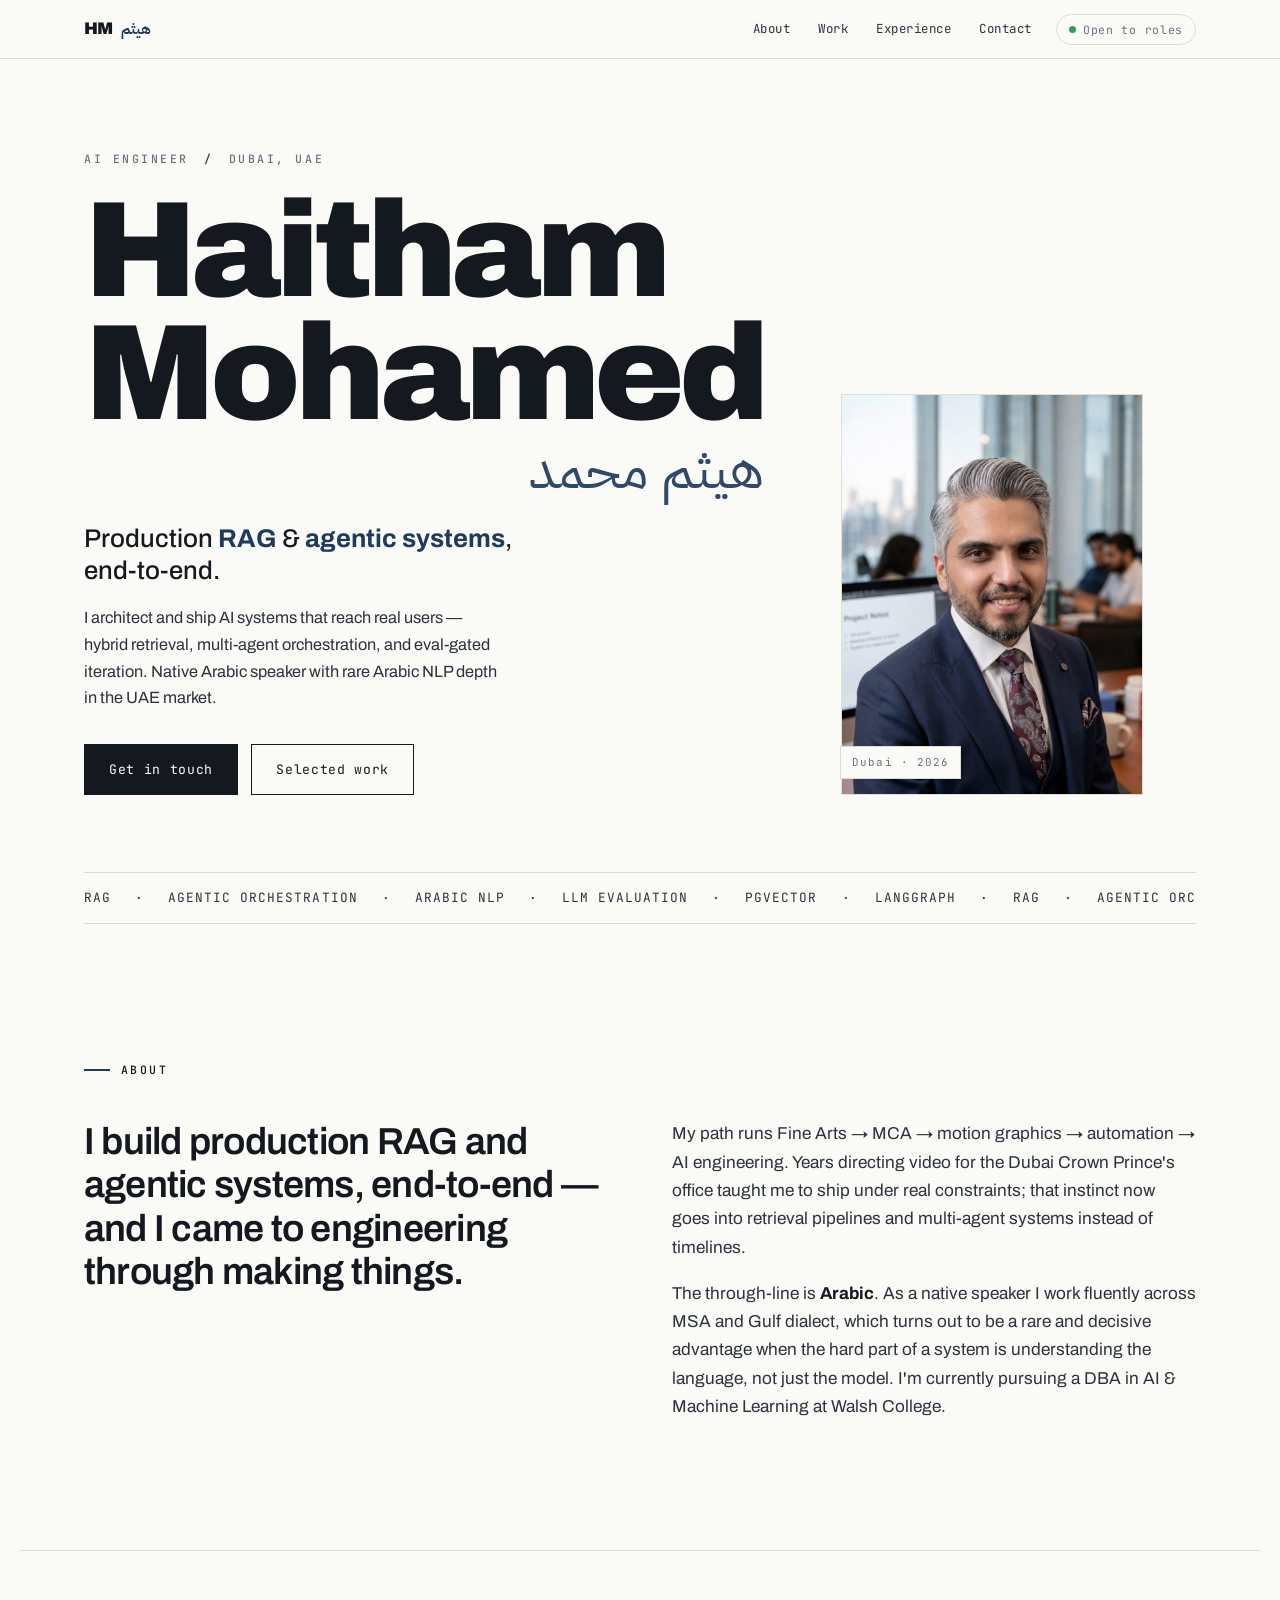
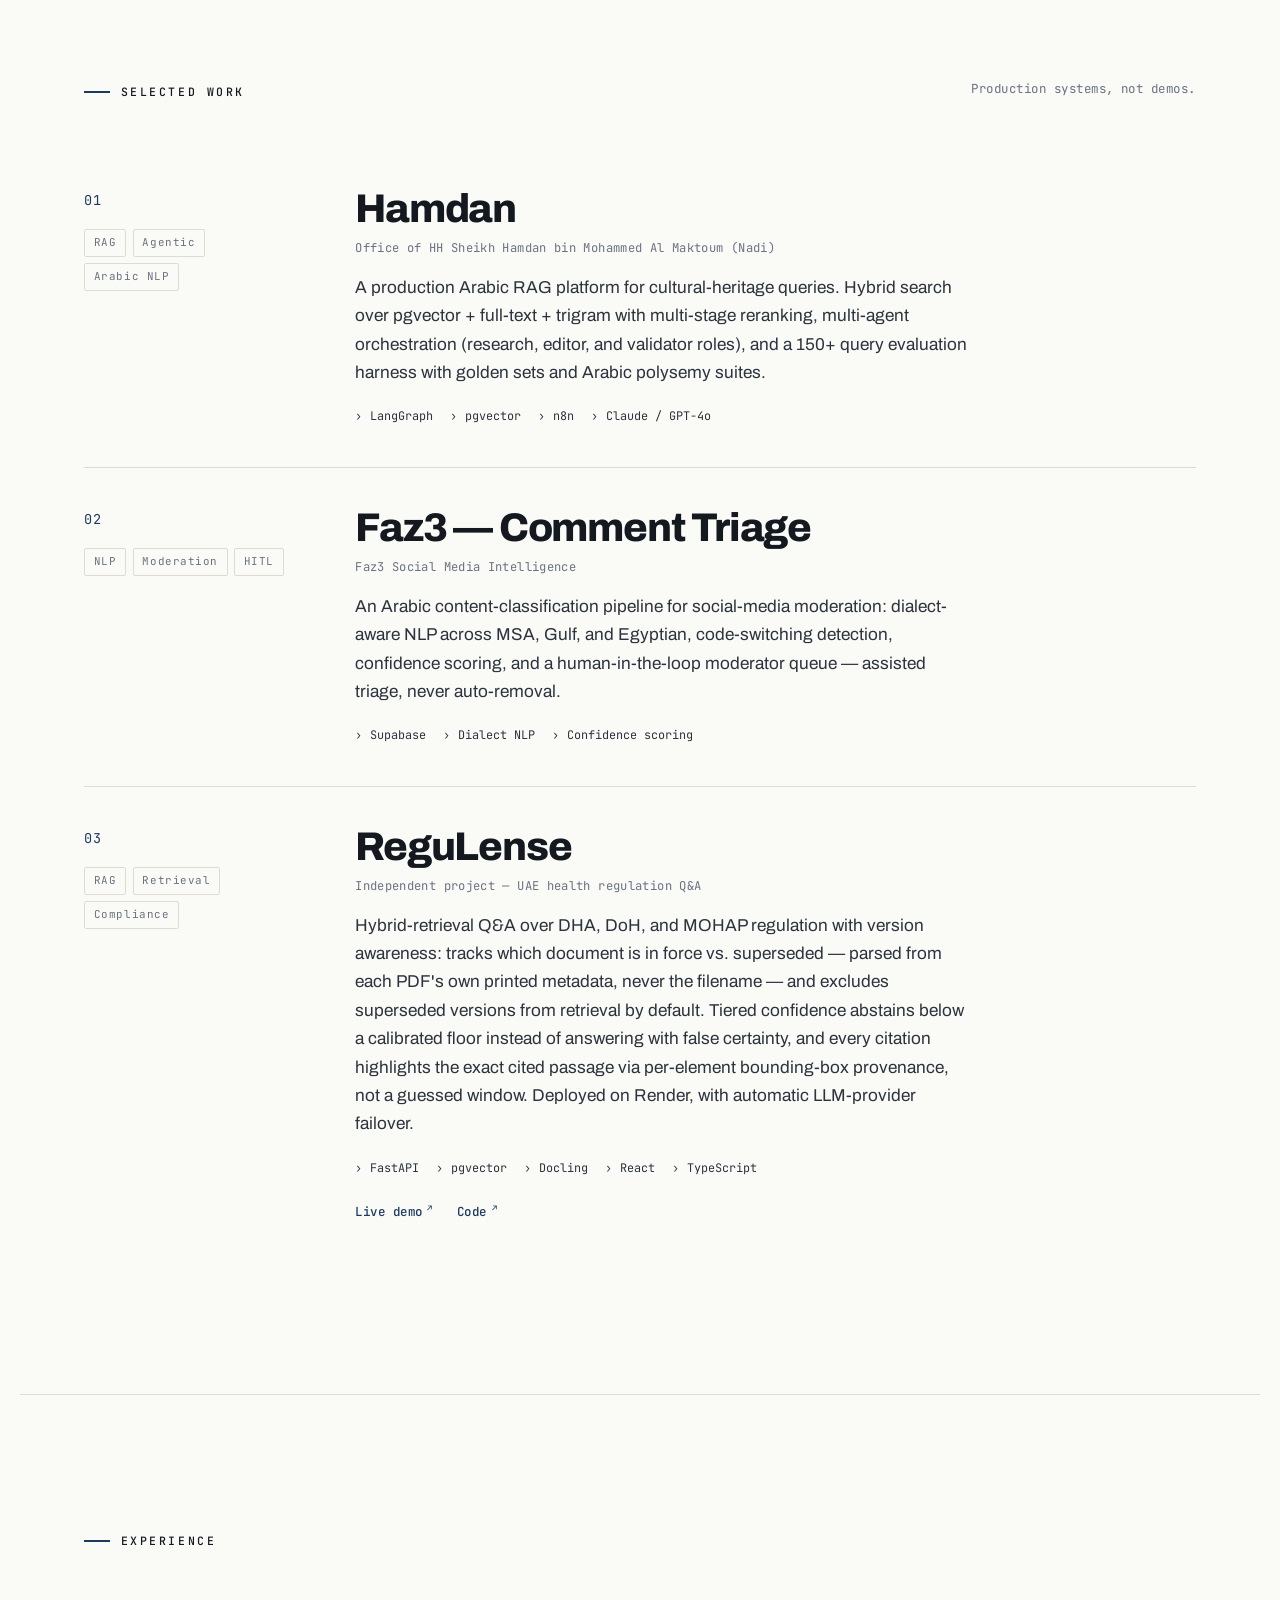
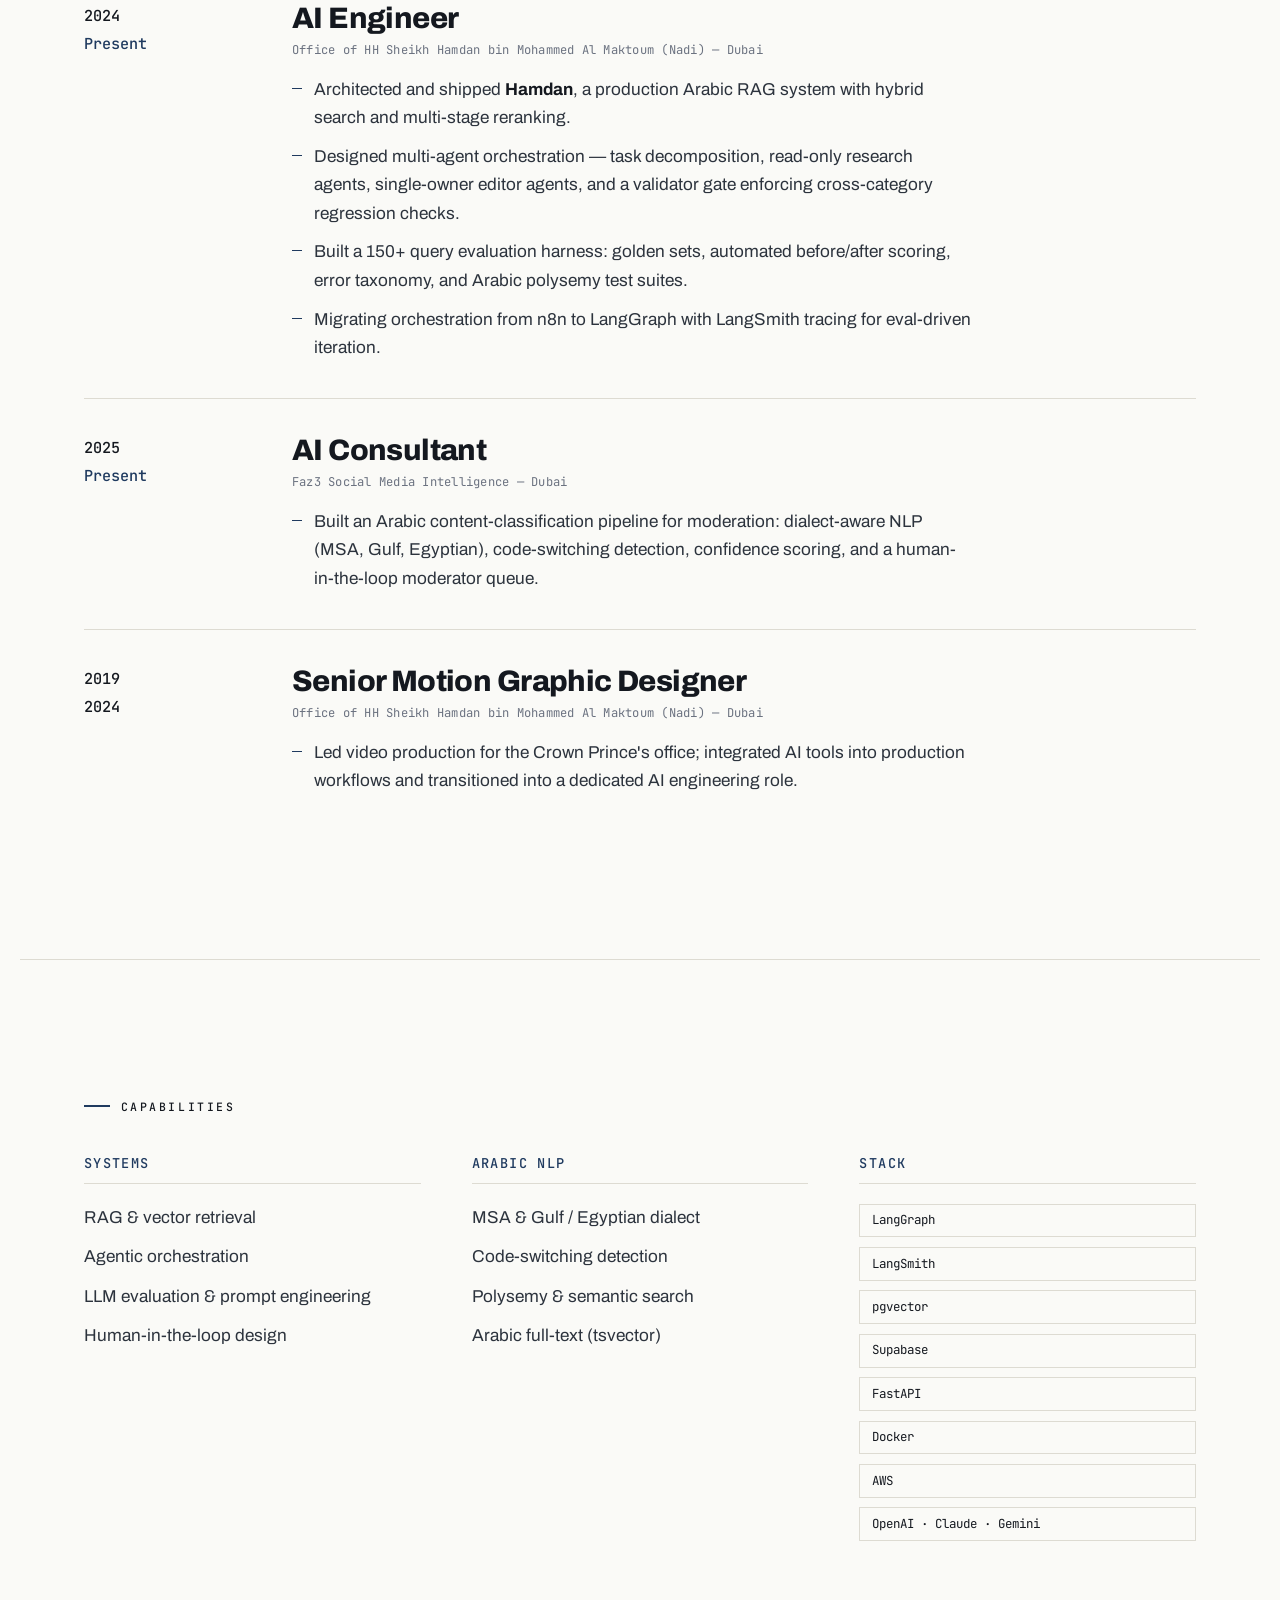
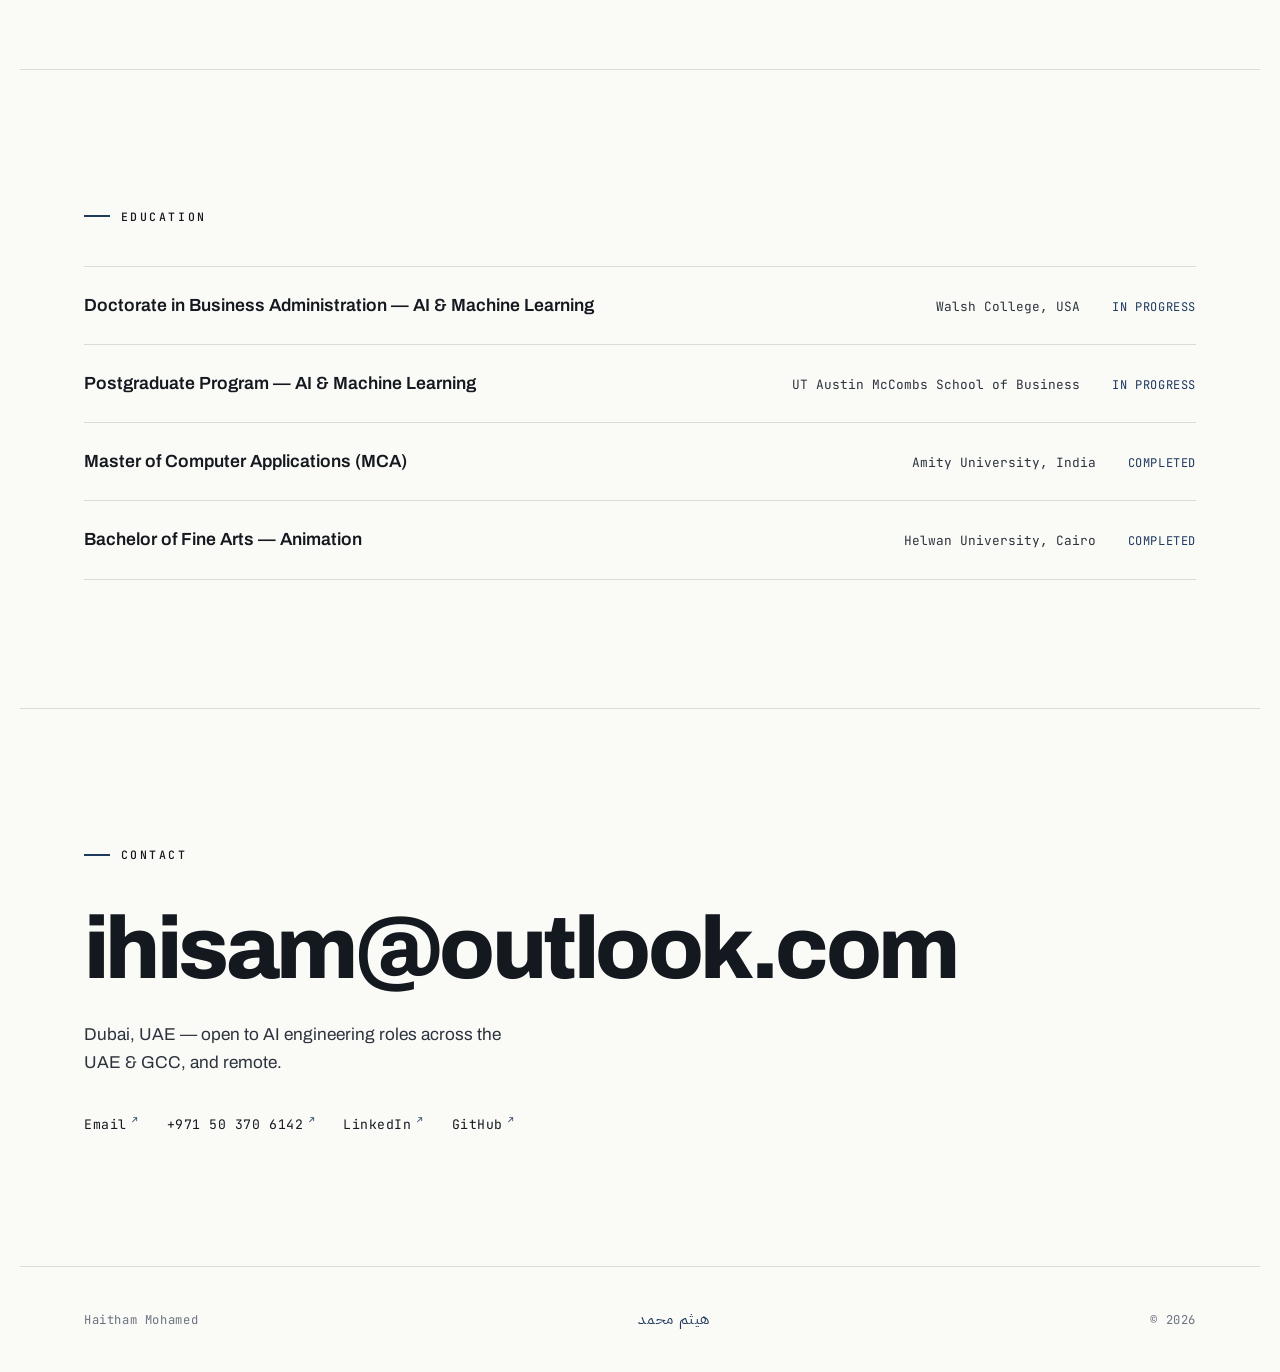
==== index.html @ 030ecd0f "Point NeoHealth demo link at Render only, off Vercel Vercel's split deployment for NeoHealth had two" ====
<!DOCTYPE html>
<html lang="en">
<head>
  <meta charset="UTF-8" />
  <meta name="viewport" content="width=device-width, initial-scale=1.0" />
  <title>Haitham Mohamed — AI Engineer</title>
  <meta name="description" content="Haitham Mohamed — AI Engineer building production RAG and agentic systems in Dubai. Native Arabic NLP depth." />

  <!-- Open Graph -->
  <meta property="og:title" content="Haitham Mohamed — AI Engineer" />
  <meta property="og:description" content="Production RAG & agentic systems. Native Arabic NLP depth. Dubai, UAE." />
  <meta property="og:type" content="website" />
  <meta property="og:image" content="assets/haitham.jpg" />

  <link rel="icon" type="image/svg+xml" href="assets/favicon.svg" />

  <!-- Fonts: Archivo (grotesque display+body) · IBM Plex Sans Arabic (Arabic voice) · JetBrains Mono (labels/data) -->
  <link rel="preconnect" href="https://fonts.googleapis.com" />
  <link rel="preconnect" href="https://fonts.gstatic.com" crossorigin />
  <link href="https://fonts.googleapis.com/css2?family=Archivo:wght@400;500;600;700;800;900&family=IBM+Plex+Sans+Arabic:wght@300;400;600;700&family=JetBrains+Mono:wght@400;500;700&display=swap" rel="stylesheet" />

  <link rel="stylesheet" href="css/styles.css" />
</head>
<body>
  <a class="skip-link" href="#main">Skip to content</a>

  <!-- ── Navigation ───────────────────────────────────────────── -->
  <header class="nav" id="top">
    <div class="nav__inner">
      <a class="nav__brand" href="#top" aria-label="Haitham Mohamed — home">
        <span class="nav__mark">HM</span>
        <span class="nav__mark-ar" aria-hidden="true">هيثم</span>
      </a>
      <nav class="nav__links" aria-label="Primary">
        <a href="#about">About</a>
        <a href="#work">Work</a>
        <a href="#experience">Experience</a>
        <a href="#contact">Contact</a>
      </nav>
      <a class="nav__status" href="#contact">
        <span class="dot" aria-hidden="true"></span>Open to roles
      </a>
      <button class="nav__toggle" aria-expanded="false" aria-controls="mobile-menu" aria-label="Open menu">
        <span></span><span></span>
      </button>
    </div>
    <div class="nav__mobile" id="mobile-menu" hidden>
      <a href="#about">About</a>
      <a href="#work">Work</a>
      <a href="#experience">Experience</a>
      <a href="#contact">Contact</a>
    </div>
  </header>

  <main id="main">

    <!-- ── Hero / Bilingual masthead ───────────────────────────── -->
    <section class="hero" aria-labelledby="hero-name">
      <div class="hero__grid">
        <div class="hero__lead">
          <p class="eyebrow" data-reveal>AI Engineer <span class="sep">/</span> Dubai, UAE</p>

          <h1 class="masthead" id="hero-name" data-reveal>
            <span class="masthead__en">Haitham<br />Mohamed</span>
            <span class="masthead__ar" aria-hidden="true">هيثم محمد</span>
          </h1>

          <p class="hero__role" data-reveal>
            Production <strong>RAG</strong> &amp; <strong>agentic systems</strong>, end&#8209;to&#8209;end.
          </p>

          <p class="hero__hook" data-reveal>
            I architect and ship AI systems that reach real users — hybrid retrieval,
            multi-agent orchestration, and eval-gated iteration. Native Arabic speaker
            with rare Arabic&nbsp;NLP depth in the UAE market.
          </p>

          <div class="hero__cta" data-reveal>
            <a class="btn btn--primary" href="mailto:ihisam@outlook.com">Get in touch</a>
            <a class="btn btn--ghost" href="#work">Selected work</a>
          </div>
        </div>

        <div class="hero__portrait" data-reveal>
          <img src="assets/haitham.jpg" width="900" height="1200"
               alt="Portrait of Haitham Mohamed" loading="eager" />
          <span class="hero__portrait-tag">Dubai · 2026</span>
        </div>
      </div>

      <div class="hero__ticker" aria-hidden="true">
        <div class="hero__ticker-track">
          <span>RAG</span><span>·</span><span>Agentic Orchestration</span><span>·</span>
          <span>Arabic NLP</span><span>·</span><span>LLM Evaluation</span><span>·</span>
          <span>pgvector</span><span>·</span><span>LangGraph</span><span>·</span>
          <span>RAG</span><span>·</span><span>Agentic Orchestration</span><span>·</span>
          <span>Arabic NLP</span><span>·</span><span>LLM Evaluation</span><span>·</span>
          <span>pgvector</span><span>·</span><span>LangGraph</span><span>·</span>
        </div>
      </div>
    </section>

    <!-- ── About ───────────────────────────────────────────────── -->
    <section class="section about" id="about" aria-labelledby="about-label">
      <p class="section__eyebrow" id="about-label" data-reveal>About</p>
      <div class="about__grid">
        <p class="about__lede" data-reveal>
          I build production RAG and agentic systems, end-to-end — and I came to
          engineering through making things.
        </p>
        <div class="about__body" data-reveal>
          <p>
            My path runs Fine Arts → MCA → motion graphics → automation → AI
            engineering. Years directing video for the Dubai Crown Prince's office
            taught me to ship under real constraints; that instinct now goes into
            retrieval pipelines and multi-agent systems instead of timelines.
          </p>
          <p>
            The through-line is <strong>Arabic</strong>. As a native speaker I work
            fluently across MSA and Gulf dialect, which turns out to be a rare and
            decisive advantage when the hard part of a system is understanding the
            language, not just the model. I'm currently pursuing a DBA in AI &amp;
            Machine Learning at Walsh College.
          </p>
        </div>
      </div>
    </section>

    <!-- ── Selected Work ───────────────────────────────────────── -->
    <section class="section work" id="work" aria-labelledby="work-label">
      <div class="section__head" data-reveal>
        <p class="section__eyebrow" id="work-label">Selected Work</p>
        <p class="section__note">Production systems, not demos.</p>
      </div>

      <ul class="work__list">
        <!-- Project card -->
        <li class="project" data-reveal>
          <div class="project__meta">
            <span class="project__index">01</span>
            <ul class="project__tags">
              <li>RAG</li><li>Agentic</li><li>Arabic NLP</li>
            </ul>
          </div>
          <div class="project__body">
            <h3 class="project__title">Hamdan</h3>
            <p class="project__org">Office of HH Sheikh Hamdan bin Mohammed Al Maktoum (Nadi)</p>
            <p class="project__desc">
              A production Arabic RAG platform for cultural-heritage queries. Hybrid
              search over pgvector + full-text + trigram with multi-stage reranking,
              multi-agent orchestration (research, editor, and validator roles), and a
              150+ query evaluation harness with golden sets and Arabic polysemy suites.
            </p>
            <ul class="project__stack">
              <li>LangGraph</li><li>pgvector</li><li>n8n</li><li>Claude / GPT-4o</li>
            </ul>
          </div>
        </li>

        <!-- Project card -->
        <li class="project" data-reveal>
          <div class="project__meta">
            <span class="project__index">02</span>
            <ul class="project__tags">
              <li>NLP</li><li>Moderation</li><li>HITL</li>
            </ul>
          </div>
          <div class="project__body">
            <h3 class="project__title">Faz3 — Comment Triage</h3>
            <p class="project__org">Faz3 Social Media Intelligence</p>
            <p class="project__desc">
              An Arabic content-classification pipeline for social-media moderation:
              dialect-aware NLP across MSA, Gulf, and Egyptian, code-switching
              detection, confidence scoring, and a human-in-the-loop moderator queue —
              assisted triage, never auto-removal.
            </p>
            <ul class="project__stack">
              <li>Supabase</li><li>Dialect NLP</li><li>Confidence scoring</li>
            </ul>
          </div>
        </li>

        <!-- Project card -->
        <li class="project" data-reveal>
          <div class="project__meta">
            <span class="project__index">03</span>
            <ul class="project__tags">
              <li>RAG</li><li>Retrieval</li><li>Compliance</li>
            </ul>
          </div>
          <div class="project__body">
            <h3 class="project__title">ReguLense</h3>
            <p class="project__org">Independent project — UAE health regulation Q&amp;A</p>
            <p class="project__desc">
              Hybrid-retrieval Q&amp;A over DHA, DoH, and MOHAP regulation with version
              awareness: tracks which document is in force vs. superseded — parsed from
              each PDF's own printed metadata, never the filename — and excludes
              superseded versions from retrieval by default. Tiered confidence abstains
              below a calibrated floor instead of answering with false certainty, and
              every citation highlights the exact cited passage via per-element
              bounding-box provenance, not a guessed window. Deployed on Render, with
              automatic LLM-provider failover.
            </p>
            <ul class="project__stack">
              <li>FastAPI</li><li>pgvector</li><li>Docling</li><li>React</li><li>TypeScript</li>
            </ul>
            <ul class="project__links">
              <li><a href="https://neohealth-gpzo.onrender.com" target="_blank" rel="noopener">Live demo</a></li>
              <li><a href="https://github.com/haitham72/NeoHealth" target="_blank" rel="noopener">Code</a></li>
            </ul>
          </div>
        </li>

        <!--
          ┌─────────────────────────────────────────────────────────────┐
          │  ADD A PROJECT: copy the block below, fill it in, done.       │
          └─────────────────────────────────────────────────────────────┘
        <li class="project" data-reveal>
          <div class="project__meta">
            <span class="project__index">04</span>
            <ul class="project__tags">
              <li>Tag</li><li>Tag</li>
            </ul>
          </div>
          <div class="project__body">
            <h3 class="project__title">Project name</h3>
            <p class="project__org">Where / for whom</p>
            <p class="project__desc">One or two honest sentences about what it does and what you built.</p>
            <ul class="project__stack">
              <li>Tech</li><li>Tech</li><li>Tech</li>
            </ul>
          </div>
        </li>
        -->
      </ul>
    </section>

    <!-- ── Experience (real typed timeline — years carry the order) ─ -->
    <section class="section experience" id="experience" aria-labelledby="exp-label">
      <p class="section__eyebrow" id="exp-label" data-reveal>Experience</p>

      <ol class="timeline">
        <li class="timeline__item" data-reveal>
          <div class="timeline__when"><span>2024</span><span class="timeline__now">Present</span></div>
          <div class="timeline__what">
            <h3>AI Engineer</h3>
            <p class="timeline__org">Office of HH Sheikh Hamdan bin Mohammed Al Maktoum (Nadi) — Dubai</p>
            <ul>
              <li>Architected and shipped <strong>Hamdan</strong>, a production Arabic RAG system with hybrid search and multi-stage reranking.</li>
              <li>Designed multi-agent orchestration — task decomposition, read-only research agents, single-owner editor agents, and a validator gate enforcing cross-category regression checks.</li>
              <li>Built a 150+ query evaluation harness: golden sets, automated before/after scoring, error taxonomy, and Arabic polysemy test suites.</li>
              <li>Migrating orchestration from n8n to LangGraph with LangSmith tracing for eval-driven iteration.</li>
            </ul>
          </div>
        </li>

        <li class="timeline__item" data-reveal>
          <div class="timeline__when"><span>2025</span><span class="timeline__now">Present</span></div>
          <div class="timeline__what">
            <h3>AI Consultant</h3>
            <p class="timeline__org">Faz3 Social Media Intelligence — Dubai</p>
            <ul>
              <li>Built an Arabic content-classification pipeline for moderation: dialect-aware NLP (MSA, Gulf, Egyptian), code-switching detection, confidence scoring, and a human-in-the-loop moderator queue.</li>
            </ul>
          </div>
        </li>

        <li class="timeline__item" data-reveal>
          <div class="timeline__when"><span>2019</span><span>2024</span></div>
          <div class="timeline__what">
            <h3>Senior Motion Graphic Designer</h3>
            <p class="timeline__org">Office of HH Sheikh Hamdan bin Mohammed Al Maktoum (Nadi) — Dubai</p>
            <ul>
              <li>Led video production for the Crown Prince's office; integrated AI tools into production workflows and transitioned into a dedicated AI engineering role.</li>
            </ul>
          </div>
        </li>
      </ol>
    </section>

    <!-- ── Capabilities ────────────────────────────────────────── -->
    <section class="section skills" id="skills" aria-labelledby="skills-label">
      <p class="section__eyebrow" id="skills-label" data-reveal>Capabilities</p>
      <div class="skills__grid">
        <div class="skills__col" data-reveal>
          <h3>Systems</h3>
          <ul>
            <li>RAG &amp; vector retrieval</li>
            <li>Agentic orchestration</li>
            <li>LLM evaluation &amp; prompt engineering</li>
            <li>Human-in-the-loop design</li>
          </ul>
        </div>
        <div class="skills__col" data-reveal>
          <h3>Arabic NLP</h3>
          <ul>
            <li>MSA &amp; Gulf / Egyptian dialect</li>
            <li>Code-switching detection</li>
            <li>Polysemy &amp; semantic search</li>
            <li>Arabic full-text (tsvector)</li>
          </ul>
        </div>
        <div class="skills__col" data-reveal>
          <h3>Stack</h3>
          <ul class="skills__stack">
            <li>LangGraph</li><li>LangSmith</li><li>pgvector</li><li>Supabase</li>
            <li>FastAPI</li><li>Docker</li><li>AWS</li><li>OpenAI · Claude · Gemini</li>
          </ul>
        </div>
      </div>
    </section>

    <!-- ── Education ────────────────────────────────────────────── -->
    <section class="section education" aria-labelledby="edu-label">
      <p class="section__eyebrow" id="edu-label" data-reveal>Education</p>
      <ul class="education__list">
        <li data-reveal>
          <span class="education__deg">Doctorate in Business Administration — AI &amp; Machine Learning</span>
          <span class="education__inst">Walsh College, USA</span>
          <span class="education__year">In progress</span>
        </li>
        <li data-reveal>
          <span class="education__deg">Postgraduate Program — AI &amp; Machine Learning</span>
          <span class="education__inst">UT Austin McCombs School of Business</span>
          <span class="education__year">In progress</span>
        </li>
        <li data-reveal>
          <span class="education__deg">Master of Computer Applications (MCA)</span>
          <span class="education__inst">Amity University, India</span>
          <span class="education__year">Completed</span>
        </li>
        <li data-reveal>
          <span class="education__deg">Bachelor of Fine Arts — Animation</span>
          <span class="education__inst">Helwan University, Cairo</span>
          <span class="education__year">Completed</span>
        </li>
      </ul>
    </section>

    <!-- ── Contact ─────────────────────────────────────────────── -->
    <section class="section contact" id="contact" aria-labelledby="contact-label">
      <p class="section__eyebrow" id="contact-label" data-reveal>Contact</p>
      <div class="contact__inner" data-reveal>
        <a class="contact__email" href="mailto:ihisam@outlook.com">ihisam@outlook.com</a>
        <p class="contact__line">Dubai, UAE — open to AI engineering roles across the UAE &amp; GCC, and remote.</p>
        <ul class="contact__links">
          <li><a href="mailto:ihisam@outlook.com">Email</a></li>
          <li><a href="tel:+971503706142">+971 50 370 6142</a></li>
          <li><a href="https://www.linkedin.com/in/haitham72/" target="_blank" rel="noopener">LinkedIn</a></li>
          <li><a href="https://github.com/haitham72" target="_blank" rel="noopener">GitHub</a></li>
        </ul>
      </div>
    </section>
  </main>

  <footer class="footer">
    <span>Haitham Mohamed</span>
    <span class="footer__ar" aria-hidden="true">هيثم محمد</span>
    <span>© <span id="year">2026</span></span>
  </footer>

  <script src="js/main.js"></script>
</body>
</html>
---- css/styles.css ----
/* =====================================================================
   Haitham Mohamed — Portfolio
   Swiss International Style, grounded in a bilingual (EN/AR) identity.
   Palette: paper / ink / muted / single navy accent (echoes the suit).
   Type: Archivo (grotesque) · IBM Plex Sans Arabic · JetBrains Mono
   ===================================================================== */

:root {
  /* Color */
  --paper:      #FAFAF7;
  --paper-2:    #F1F0EA;
  --ink:        #14181F;
  --ink-soft:   #2C333D;
  --muted:      #6B7280;
  --line:       #DDDBD2;
  --accent:     #1F3A5F;
  --accent-ink: #16406e;

  /* Type */
  --sans: 'Archivo', -apple-system, BlinkMacSystemFont, 'Segoe UI', sans-serif;
  --ar:   'IBM Plex Sans Arabic', var(--sans);
  --mono: 'JetBrains Mono', ui-monospace, 'SFMono-Regular', monospace;

  /* Layout */
  --container: 1240px;
  --gutter: clamp(1.25rem, 5vw, 5rem);
  --section-y: clamp(4.5rem, 10vw, 9rem);

  /* Motion */
  --ease: cubic-bezier(0.22, 1, 0.36, 1);
}

/* ── Reset / base ─────────────────────────────────────────────────── */
*, *::before, *::after { box-sizing: border-box; }
html { -webkit-text-size-adjust: 100%; scroll-behavior: smooth; }
@media (prefers-reduced-motion: reduce) { html { scroll-behavior: auto; } }

body {
  margin: 0;
  background: var(--paper);
  color: var(--ink);
  font-family: var(--sans);
  font-size: clamp(1rem, 0.95rem + 0.25vw, 1.075rem);
  line-height: 1.65;
  font-weight: 400;
  -webkit-font-smoothing: antialiased;
  text-rendering: optimizeLegibility;
  overflow-x: hidden;
}

img { max-width: 100%; display: block; }
ul, ol { margin: 0; padding: 0; list-style: none; }
a { color: inherit; text-decoration: none; }
h1, h2, h3 { margin: 0; font-weight: 800; line-height: 1.02; letter-spacing: -0.02em; }
strong { font-weight: 700; color: var(--ink); }

.skip-link {
  position: absolute; left: -999px; top: 0; z-index: 100;
  background: var(--ink); color: var(--paper);
  padding: 0.6rem 1rem; font-family: var(--mono); font-size: 0.8rem;
}
.skip-link:focus { left: 0.5rem; top: 0.5rem; }

:focus-visible {
  outline: 2px solid var(--accent);
  outline-offset: 3px;
}

/* Shared eyebrow (mono label with accent tick) */
.eyebrow, .section__eyebrow {
  font-family: var(--mono);
  font-size: 0.72rem;
  font-weight: 500;
  letter-spacing: 0.22em;
  text-transform: uppercase;
  color: var(--muted);
  margin: 0;
}
.section__eyebrow {
  display: inline-flex; align-items: center; gap: 0.7rem;
  color: var(--ink);
}
.section__eyebrow::before {
  content: ""; width: 1.6rem; height: 2px; background: var(--accent);
}
.eyebrow .sep { color: var(--accent); margin: 0 0.35rem; }

/* ── Navigation ───────────────────────────────────────────────────── */
.nav {
  position: sticky; top: 0; z-index: 50;
  background: color-mix(in srgb, var(--paper) 82%, transparent);
  backdrop-filter: saturate(1.2) blur(10px);
  border-bottom: 1px solid var(--line);
}
.nav__inner {
  max-width: var(--container); margin: 0 auto;
  padding: 0.85rem var(--gutter);
  display: flex; align-items: center; gap: 1.5rem;
}
.nav__brand { display: flex; align-items: baseline; gap: 0.5rem; }
.nav__mark {
  font-weight: 900; font-size: 1.05rem; letter-spacing: -0.03em;
}
.nav__mark-ar { font-family: var(--ar); color: var(--accent); font-size: 0.95rem; font-weight: 600; }

.nav__links {
  display: flex; gap: 1.75rem; margin-left: auto;
  font-family: var(--mono); font-size: 0.78rem; letter-spacing: 0.04em;
}
.nav__links a { color: var(--ink-soft); position: relative; padding: 0.2rem 0; }
.nav__links a::after {
  content: ""; position: absolute; left: 0; bottom: -2px; height: 1px; width: 0;
  background: var(--accent); transition: width 0.3s var(--ease);
}
.nav__links a:hover::after, .nav__links a:focus-visible::after { width: 100%; }

.nav__status {
  font-family: var(--mono); font-size: 0.72rem; letter-spacing: 0.06em;
  color: var(--muted); display: inline-flex; align-items: center; gap: 0.45rem;
  border: 1px solid var(--line); border-radius: 999px; padding: 0.32rem 0.75rem;
}
.nav__status .dot {
  width: 7px; height: 7px; border-radius: 50%; background: #2f9e5b;
  box-shadow: 0 0 0 0 rgba(47,158,91,0.5); animation: pulse 2.4s infinite;
}
@keyframes pulse {
  0%   { box-shadow: 0 0 0 0 rgba(47,158,91,0.45); }
  70%  { box-shadow: 0 0 0 7px rgba(47,158,91,0); }
  100% { box-shadow: 0 0 0 0 rgba(47,158,91,0); }
}

.nav__toggle { display: none; }
.nav__mobile { display: none; }

/* ── Hero / bilingual masthead ────────────────────────────────────── */
.hero {
  max-width: var(--container); margin: 0 auto;
  padding: clamp(2.5rem, 7vw, 6rem) var(--gutter) 0;
}
.hero__grid {
  display: grid;
  grid-template-columns: 1.35fr 0.85fr;
  gap: clamp(2rem, 6vw, 5rem);
  align-items: end;
}

.masthead {
  margin: 1.4rem 0 1.6rem;
  display: flex; flex-direction: column; gap: 0.5rem;
}
.masthead__en {
  font-weight: 900;
  font-size: clamp(3.4rem, 11vw, 8.5rem);
  line-height: 0.9;
  letter-spacing: -0.045em;
  color: var(--ink);
}
.masthead__ar {
  font-family: var(--ar);
  font-weight: 400;
  font-size: clamp(1.6rem, 5vw, 3.4rem);
  line-height: 1;
  letter-spacing: 0;
  color: var(--accent);
  direction: rtl;
  opacity: 0.92;
}

.hero__role {
  font-size: clamp(1.15rem, 2.4vw, 1.6rem);
  font-weight: 500; line-height: 1.25; color: var(--ink);
  max-width: 30ch; margin: 0 0 1.1rem;
}
.hero__role strong { color: var(--accent); font-weight: 700; }
.hero__hook {
  color: var(--ink-soft); max-width: 46ch; margin: 0 0 2rem;
  font-size: 1.02rem;
}

.hero__cta { display: flex; flex-wrap: wrap; gap: 0.85rem; }
.btn {
  font-family: var(--mono); font-size: 0.82rem; letter-spacing: 0.05em;
  padding: 0.85rem 1.5rem; border: 1px solid var(--ink);
  transition: transform 0.25s var(--ease), background 0.25s var(--ease), color 0.25s var(--ease);
}
.btn--primary { background: var(--ink); color: var(--paper); }
.btn--primary:hover { background: var(--accent); border-color: var(--accent); transform: translateY(-2px); }
.btn--ghost { background: transparent; color: var(--ink); }
.btn--ghost:hover { background: var(--ink); color: var(--paper); transform: translateY(-2px); }

.hero__portrait { position: relative; }
.hero__portrait img {
  width: 100%; height: auto;
  filter: grayscale(0.12) contrast(1.02);
  border: 1px solid var(--line);
}
.hero__portrait-tag {
  position: absolute; left: -1px; bottom: 1rem;
  background: var(--paper); color: var(--muted);
  font-family: var(--mono); font-size: 0.68rem; letter-spacing: 0.1em;
  padding: 0.4rem 0.7rem; border: 1px solid var(--line);
}

/* Marquee ticker */
.hero__ticker {
  margin-top: clamp(2.5rem, 6vw, 5rem);
  border-top: 1px solid var(--line); border-bottom: 1px solid var(--line);
  overflow: hidden; padding: 0.9rem 0;
}
.hero__ticker-track {
  display: flex; gap: 1.5rem; align-items: center;
  width: max-content;
  font-family: var(--mono); font-size: 0.8rem; letter-spacing: 0.08em;
  color: var(--ink-soft); text-transform: uppercase;
  animation: ticker 34s linear infinite;
}
.hero__ticker-track span:nth-child(even) { color: var(--accent); }
@keyframes ticker { from { transform: translateX(0); } to { transform: translateX(-50%); } }
@media (prefers-reduced-motion: reduce) { .hero__ticker-track { animation: none; } }

/* ── Section shell ────────────────────────────────────────────────── */
.section {
  max-width: var(--container); margin: 0 auto;
  padding: var(--section-y) var(--gutter);
  border-top: 1px solid var(--line);
}
.hero + .section { border-top: none; }
.section__head {
  display: flex; justify-content: space-between; align-items: baseline;
  flex-wrap: wrap; gap: 1rem; margin-bottom: 3rem;
}
.section__note {
  font-family: var(--mono); font-size: 0.78rem; color: var(--muted);
  letter-spacing: 0.04em; margin: 0;
}

/* ── About ────────────────────────────────────────────────────────── */
.about__grid {
  display: grid; grid-template-columns: 1fr 1fr; gap: clamp(1.5rem, 5vw, 4rem);
  margin-top: 2.5rem; align-items: start;
}
.about__lede {
  font-size: clamp(1.5rem, 3vw, 2.35rem); font-weight: 600; line-height: 1.15;
  letter-spacing: -0.02em; margin: 0; color: var(--ink);
}
.about__body p { margin: 0 0 1.1rem; color: var(--ink-soft); }
.about__body p:last-child { margin-bottom: 0; }

/* ── Work ─────────────────────────────────────────────────────────── */
.work__list { display: flex; flex-direction: column; }
.project {
  display: grid; grid-template-columns: 220px 1fr; gap: clamp(1.5rem, 4vw, 3.5rem);
  padding: 2.5rem 0; border-top: 1px solid var(--line);
  transition: background 0.3s var(--ease);
}
.project:first-child { border-top: none; }
.work__list .project:hover { background: linear-gradient(90deg, transparent, var(--paper-2) 60%, transparent); }

.project__meta { display: flex; flex-direction: column; gap: 1.1rem; }
.project__index {
  font-family: var(--mono); font-size: 0.85rem; color: var(--accent);
  letter-spacing: 0.1em;
}
.project__tags { display: flex; flex-wrap: wrap; gap: 0.4rem; }
.project__tags li {
  font-family: var(--mono); font-size: 0.68rem; letter-spacing: 0.05em;
  color: var(--muted); border: 1px solid var(--line);
  padding: 0.25rem 0.55rem; border-radius: 2px;
}
.project__title { font-size: clamp(1.6rem, 3.5vw, 2.5rem); letter-spacing: -0.03em; }
.project__org {
  font-family: var(--mono); font-size: 0.76rem; color: var(--muted);
  letter-spacing: 0.03em; margin: 0.5rem 0 1rem;
}
.project__desc { color: var(--ink-soft); margin: 0 0 1.25rem; max-width: 62ch; }
.project__stack { display: flex; flex-wrap: wrap; gap: 0.5rem 1.1rem; }
.project__stack li {
  font-family: var(--mono); font-size: 0.74rem; color: var(--ink-soft);
  position: relative; padding-left: 0.9rem;
}
.project__stack li::before {
  content: "›"; position: absolute; left: 0; color: var(--accent);
}
.project--soon .project__title { color: var(--muted); }
.project--soon .project__desc { max-width: 46ch; }

.project__links { display: flex; flex-wrap: wrap; gap: 0.5rem 1.5rem; margin-top: 1.2rem; }
.project__links a {
  font-family: var(--mono); font-size: 0.78rem; letter-spacing: 0.04em;
  color: var(--accent); font-weight: 500;
}
.project__links a::after {
  content: "↗"; margin-left: 0.3rem; font-size: 0.7em; vertical-align: super;
}
.project__links a:hover { color: var(--ink); }

/* ── Timeline ─────────────────────────────────────────────────────── */
.timeline { margin-top: 1rem; }
.timeline__item {
  display: grid; grid-template-columns: 160px 1fr; gap: clamp(1.25rem, 4vw, 3rem);
  padding: 2.25rem 0; border-top: 1px solid var(--line);
}
.timeline__item:first-child { border-top: none; }
.timeline__when {
  display: flex; flex-direction: column; gap: 0.15rem;
  font-family: var(--mono); font-size: 0.95rem; font-weight: 500; color: var(--ink);
}
.timeline__now { color: var(--accent); }
.timeline__what h3 { font-size: clamp(1.3rem, 2.6vw, 1.85rem); }
.timeline__org {
  font-family: var(--mono); font-size: 0.76rem; color: var(--muted);
  margin: 0.4rem 0 1rem; letter-spacing: 0.02em;
}
.timeline__what ul { display: flex; flex-direction: column; gap: 0.65rem; }
.timeline__what li {
  position: relative; padding-left: 1.4rem; color: var(--ink-soft);
  max-width: 68ch;
}
.timeline__what li::before {
  content: ""; position: absolute; left: 0; top: 0.7em;
  width: 0.6rem; height: 1px; background: var(--accent);
}

/* ── Skills ───────────────────────────────────────────────────────── */
.skills__grid {
  display: grid; grid-template-columns: repeat(3, 1fr);
  gap: clamp(1.5rem, 4vw, 3.5rem); margin-top: 2.5rem;
}
.skills__col h3 {
  font-size: 0.85rem; font-family: var(--mono); font-weight: 500;
  letter-spacing: 0.1em; text-transform: uppercase; color: var(--accent);
  margin-bottom: 1.25rem; padding-bottom: 0.75rem; border-bottom: 1px solid var(--line);
}
.skills__col ul { display: flex; flex-direction: column; gap: 0.7rem; }
.skills__col li { color: var(--ink-soft); }
.skills__stack { flex-flow: row wrap; gap: 0.6rem 0.75rem !important; }
.skills__stack li {
  font-family: var(--mono); font-size: 0.78rem;
  border: 1px solid var(--line); padding: 0.35rem 0.7rem; color: var(--ink);
}

/* ── Education ────────────────────────────────────────────────────── */
.education__list { margin-top: 2.5rem; }
.education__list li {
  display: grid; grid-template-columns: 1fr auto auto; gap: 1rem 2rem;
  align-items: baseline;
  padding: 1.5rem 0; border-top: 1px solid var(--line);
}
.education__list li:last-child { border-bottom: 1px solid var(--line); }
.education__deg { font-weight: 600; font-size: 1.1rem; }
.education__inst { color: var(--ink-soft); font-family: var(--mono); font-size: 0.8rem; }
.education__year {
  font-family: var(--mono); font-size: 0.75rem; color: var(--accent);
  letter-spacing: 0.05em; text-transform: uppercase;
}

/* ── Contact ──────────────────────────────────────────────────────── */
.contact__inner { margin-top: 2.5rem; }
.contact__email {
  display: inline-block;
  font-size: clamp(2rem, 8vw, 5.5rem); font-weight: 800; letter-spacing: -0.04em;
  line-height: 1; color: var(--ink);
  background-image: linear-gradient(var(--accent), var(--accent));
  background-size: 0% 3px; background-position: 0 100%; background-repeat: no-repeat;
  transition: background-size 0.4s var(--ease), color 0.3s var(--ease);
  overflow-wrap: anywhere;
}
.contact__email:hover { color: var(--accent); background-size: 100% 3px; }
.contact__line { color: var(--ink-soft); max-width: 44ch; margin: 1.75rem 0 2rem; }
.contact__links { display: flex; flex-wrap: wrap; gap: 1.75rem; }
.contact__links a {
  font-family: var(--mono); font-size: 0.82rem; letter-spacing: 0.04em;
  color: var(--ink); position: relative;
}
.contact__links a::after {
  content: "↗"; margin-left: 0.35rem; color: var(--accent);
  font-size: 0.7em; vertical-align: super;
}
.contact__links a:hover { color: var(--accent); }

/* ── Footer ───────────────────────────────────────────────────────── */
.footer {
  max-width: var(--container); margin: 0 auto;
  padding: 2.5rem var(--gutter); border-top: 1px solid var(--line);
  display: flex; justify-content: space-between; align-items: center; gap: 1rem;
  font-family: var(--mono); font-size: 0.76rem; color: var(--muted); letter-spacing: 0.05em;
}
.footer__ar { font-family: var(--ar); color: var(--accent); font-size: 0.95rem; }

/* ── Reveal animation ─────────────────────────────────────────────── */
[data-reveal] {
  opacity: 0; transform: translateY(14px);
  transition: opacity 0.7s var(--ease), transform 0.7s var(--ease);
}
[data-reveal].is-visible { opacity: 1; transform: none; }
@media (prefers-reduced-motion: reduce) {
  [data-reveal] { opacity: 1 !important; transform: none !important; transition: none; }
}

/* ── Responsive ───────────────────────────────────────────────────── */
@media (max-width: 900px) {
  .hero__grid { grid-template-columns: 1fr; align-items: start; }
  .hero__portrait { max-width: 340px; margin-top: 1rem; }
  .about__grid { grid-template-columns: 1fr; }
  .skills__grid { grid-template-columns: 1fr; }
  .project { grid-template-columns: 1fr; gap: 1.25rem; }
  .project__meta { flex-direction: row; align-items: center; justify-content: space-between; }
  .timeline__item { grid-template-columns: 1fr; gap: 0.75rem; }
  .timeline__when { flex-direction: row; gap: 0.75rem; }
  .education__list li { grid-template-columns: 1fr; gap: 0.35rem; }
}

@media (max-width: 720px) {
  .nav__links, .nav__status { display: none; }
  .nav__toggle {
    display: flex; flex-direction: column; gap: 5px; margin-left: auto;
    background: none; border: none; cursor: pointer; padding: 0.5rem;
  }
  .nav__toggle span { width: 22px; height: 2px; background: var(--ink); transition: transform 0.3s var(--ease), opacity 0.3s var(--ease); }
  .nav__toggle[aria-expanded="true"] span:first-child { transform: translateY(3.5px) rotate(45deg); }
  .nav__toggle[aria-expanded="true"] span:last-child { transform: translateY(-3.5px) rotate(-45deg); }
  .nav__mobile {
    display: flex; flex-direction: column;
    padding: 0.5rem var(--gutter) 1.25rem; gap: 0.25rem;
    border-top: 1px solid var(--line); background: var(--paper);
  }
  .nav__mobile[hidden] { display: none; }
  .nav__mobile a { font-family: var(--mono); font-size: 0.9rem; padding: 0.6rem 0; }
}
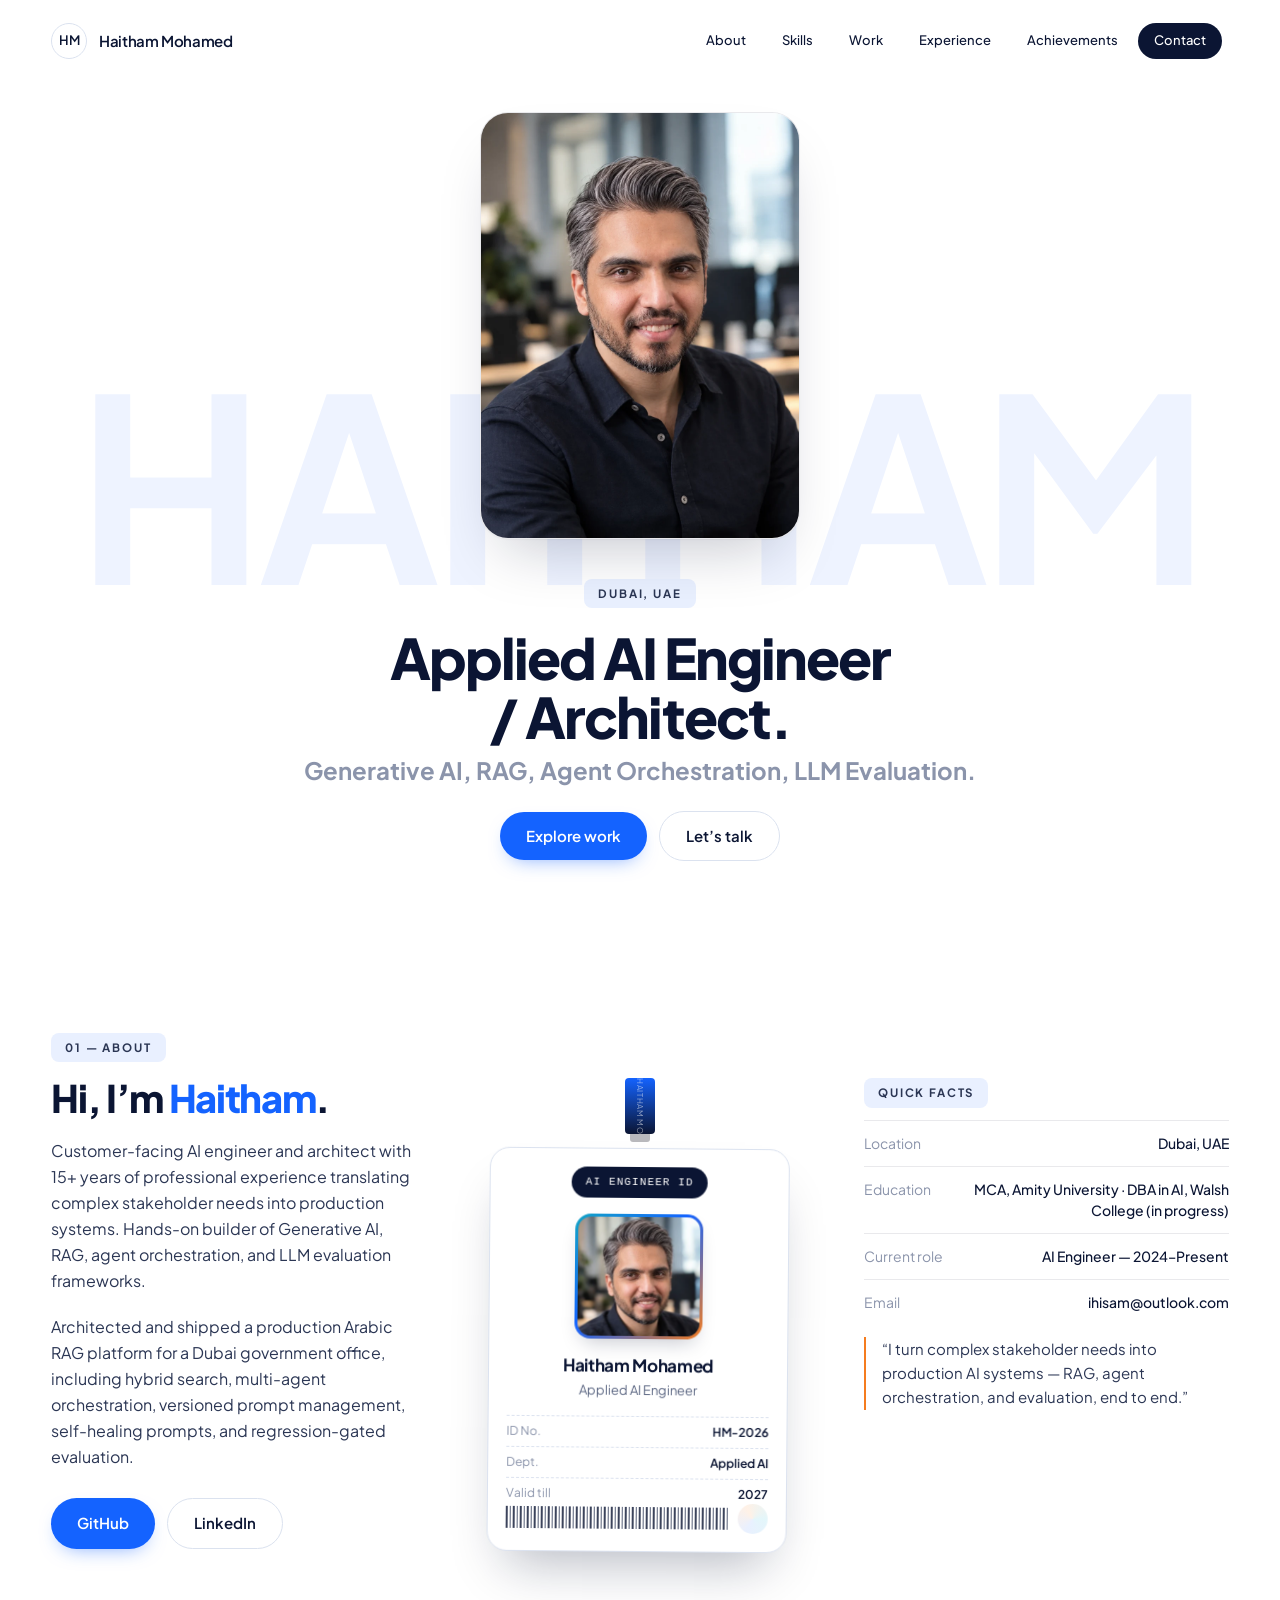
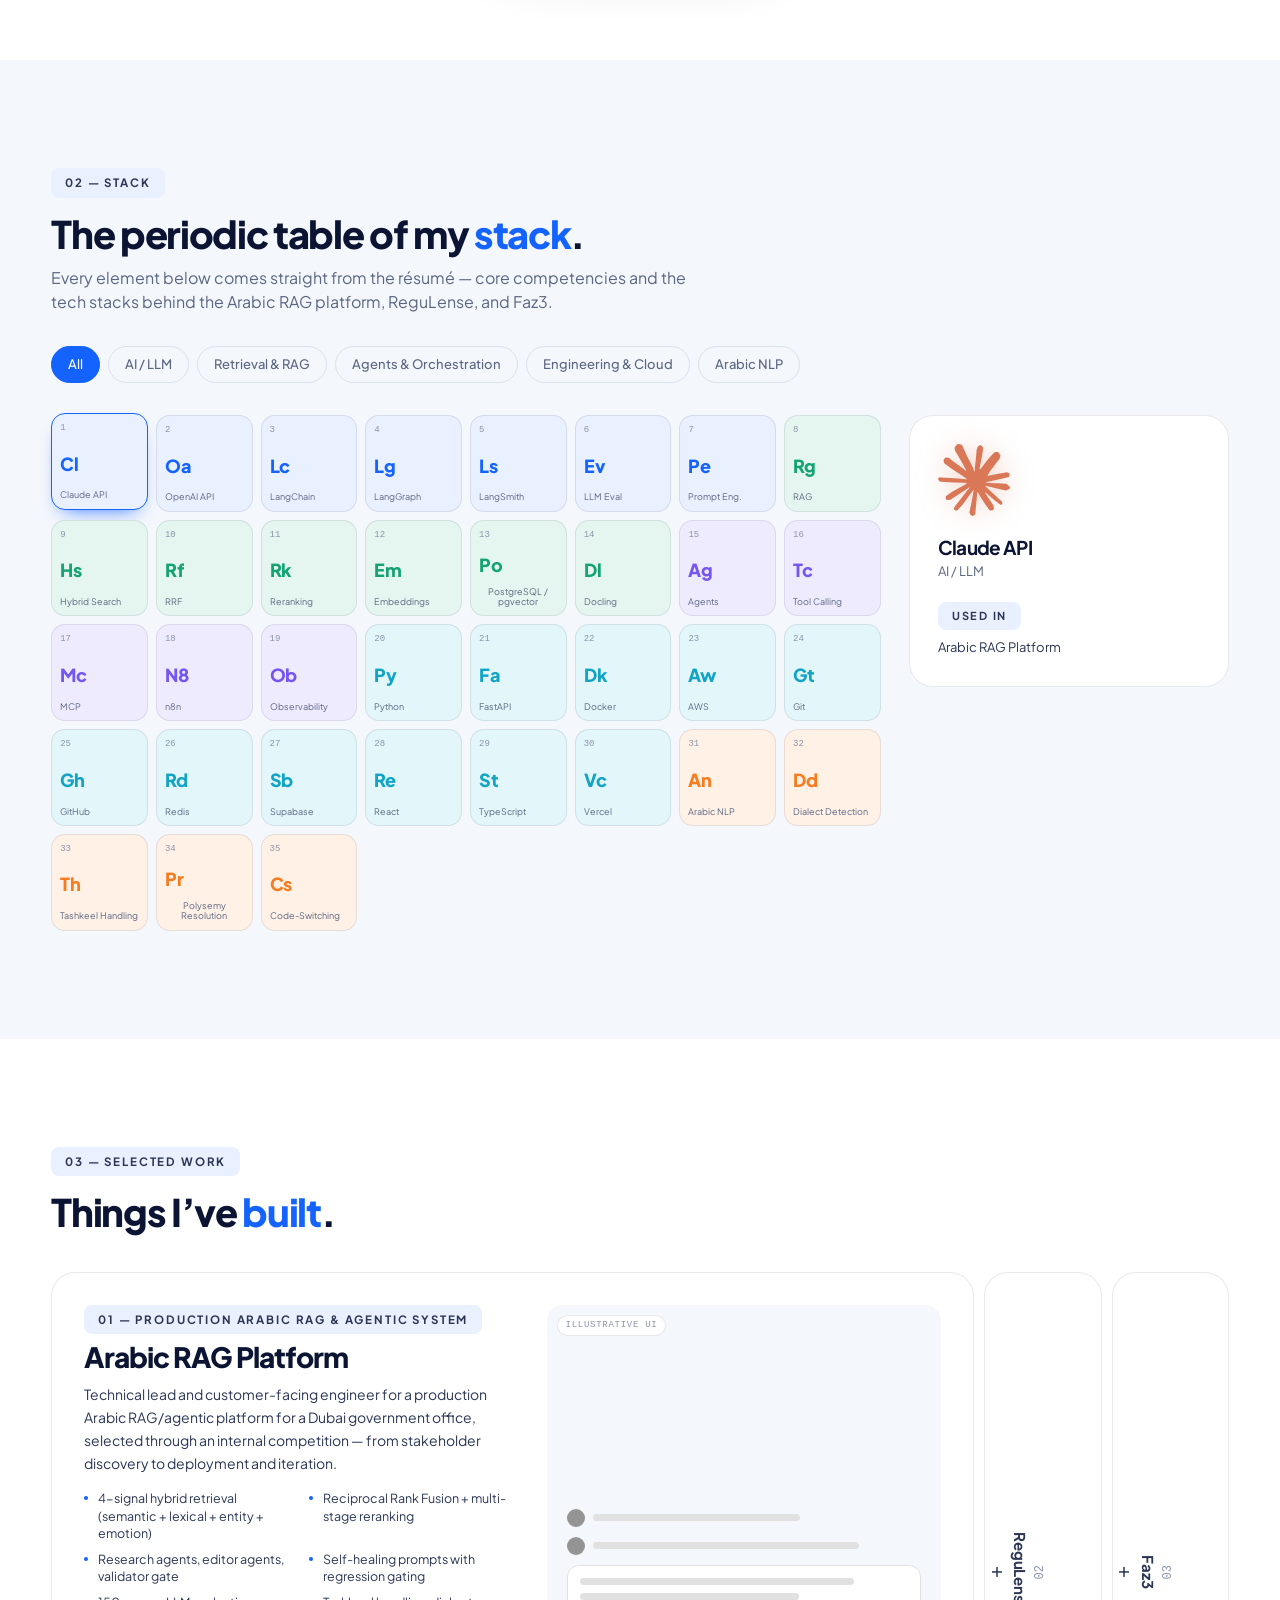
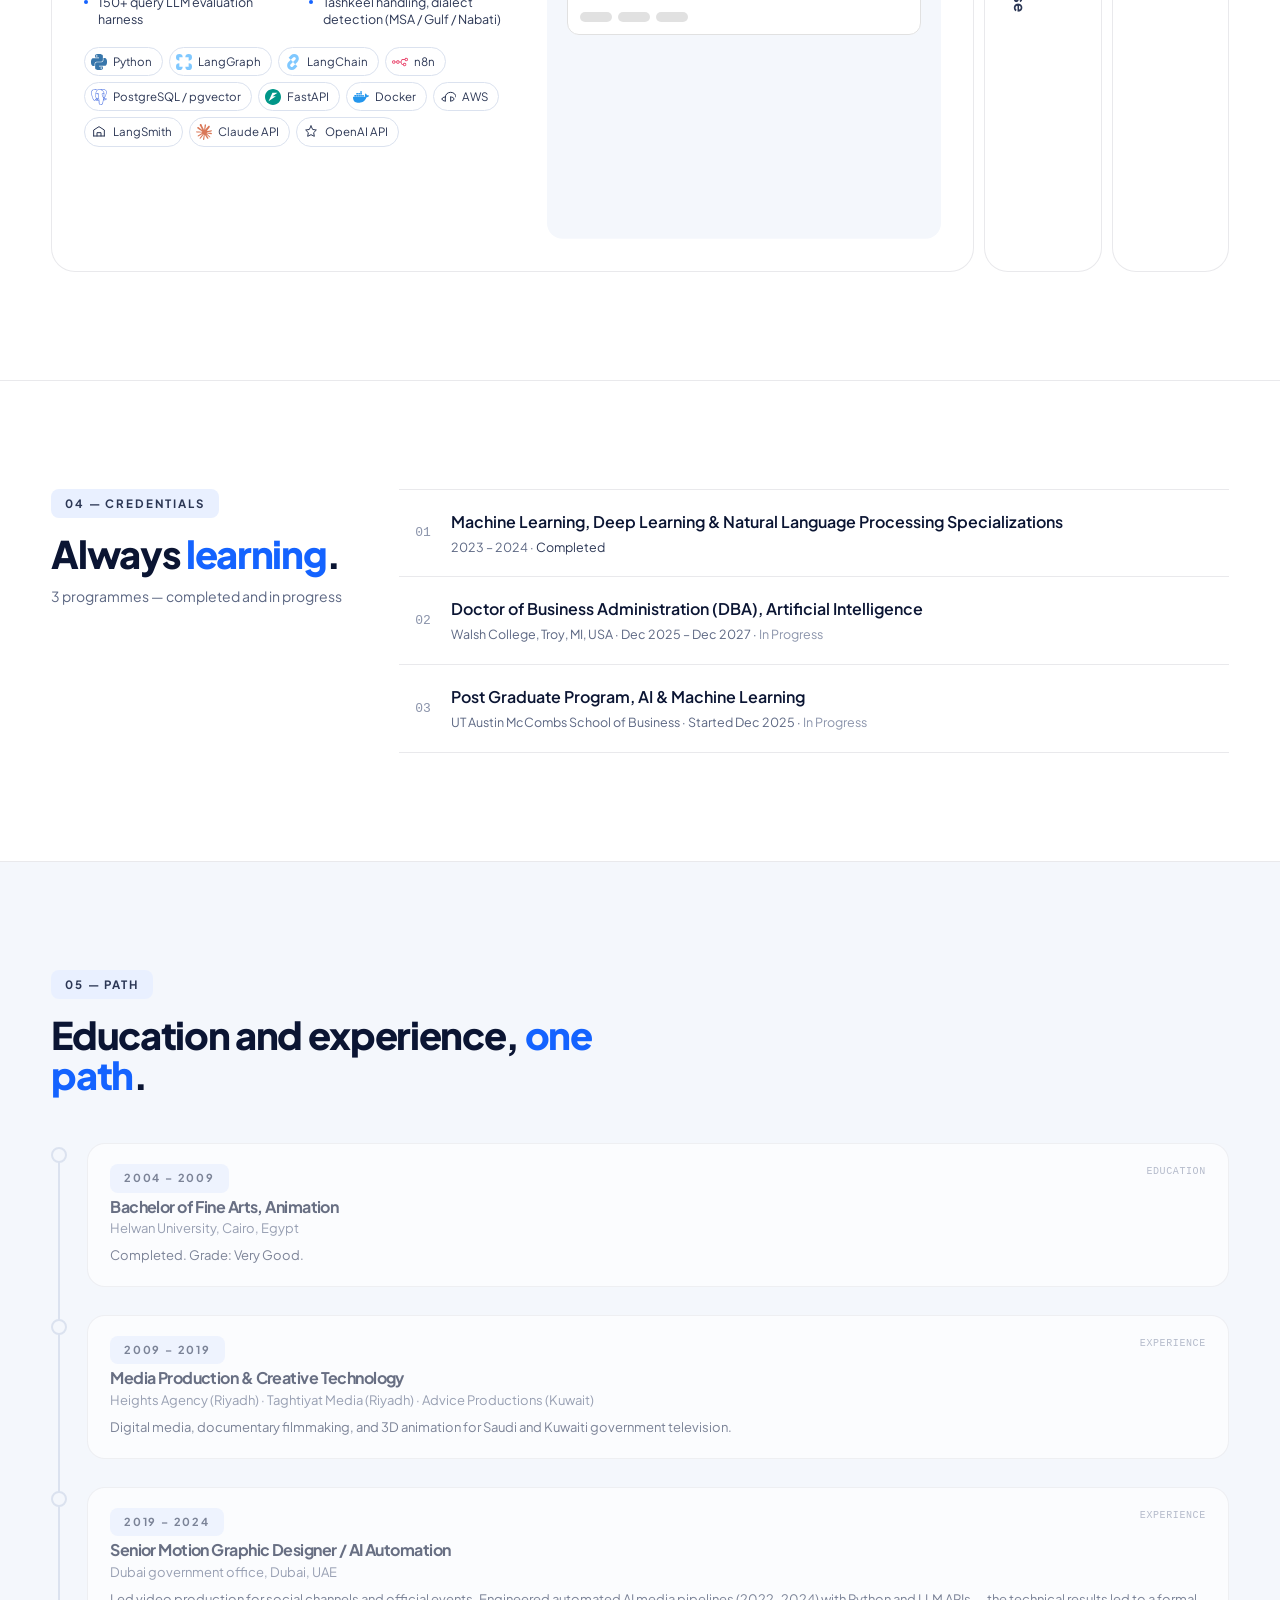
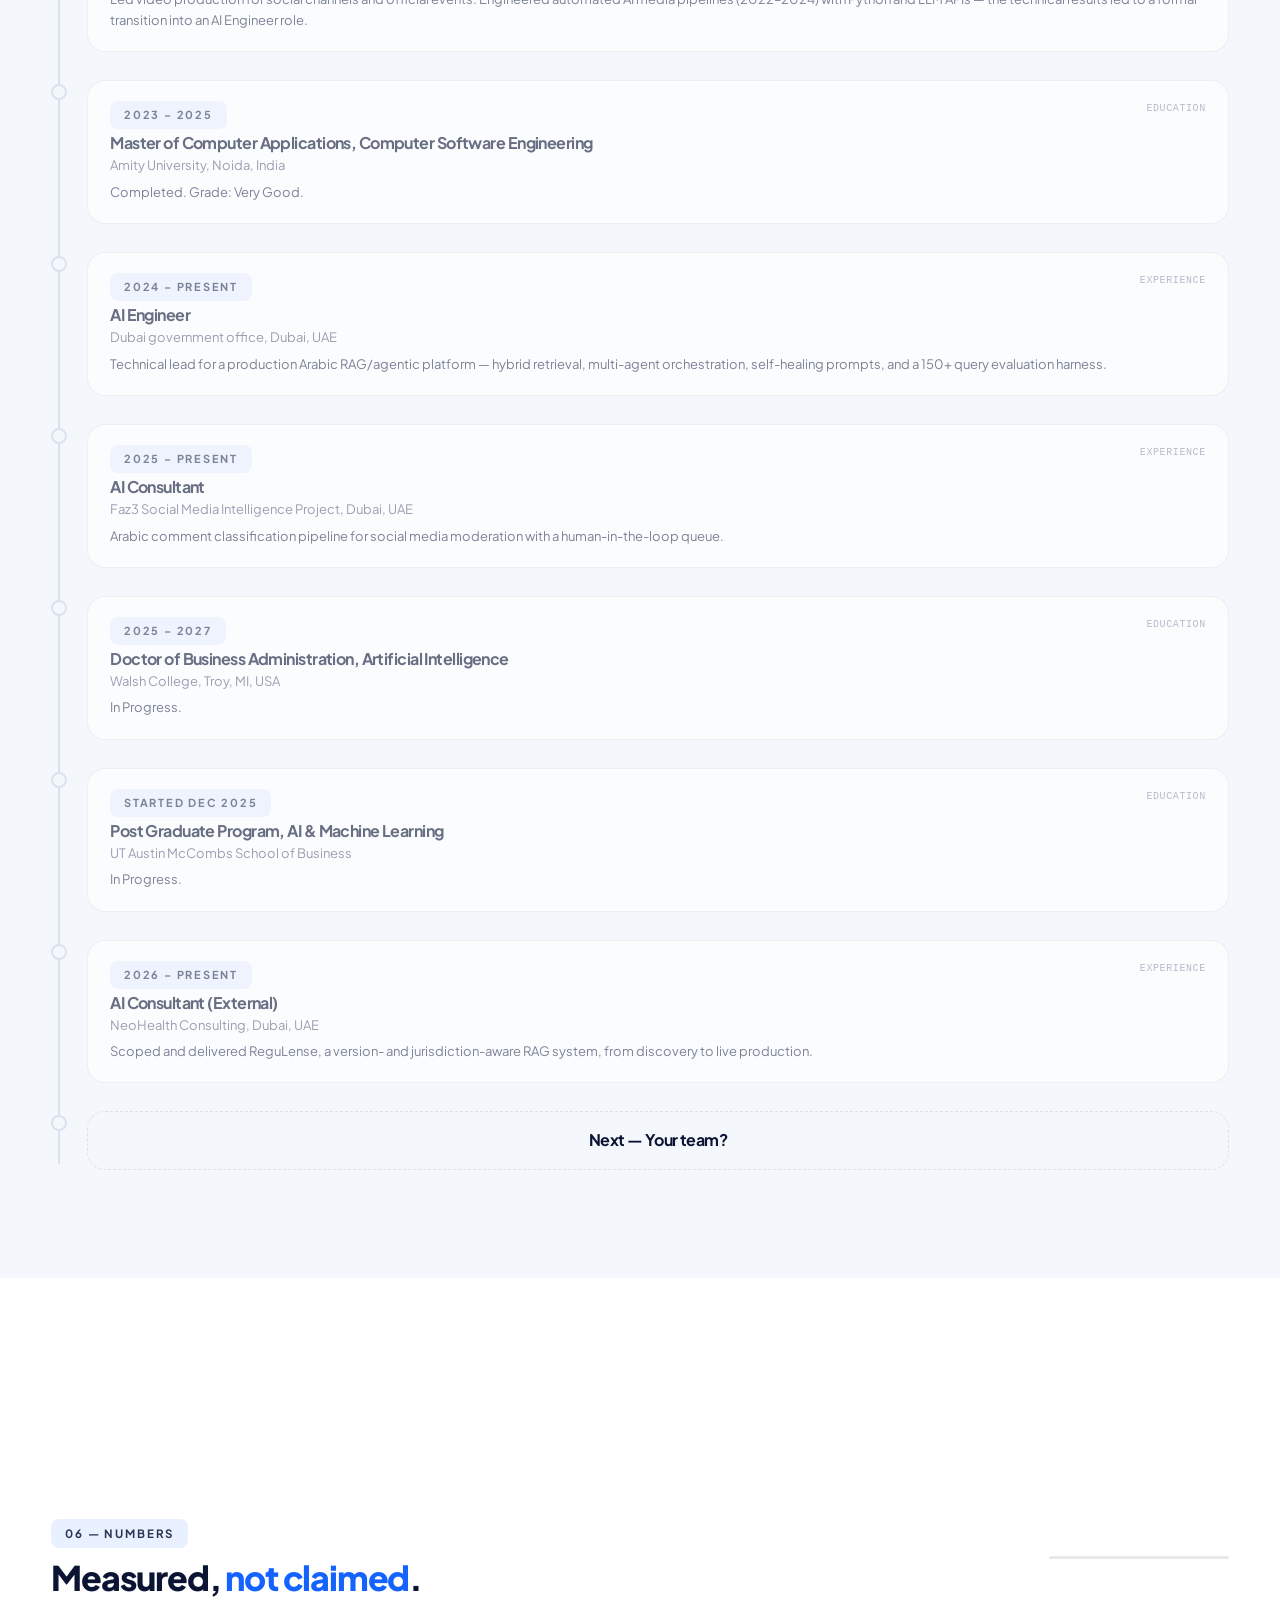
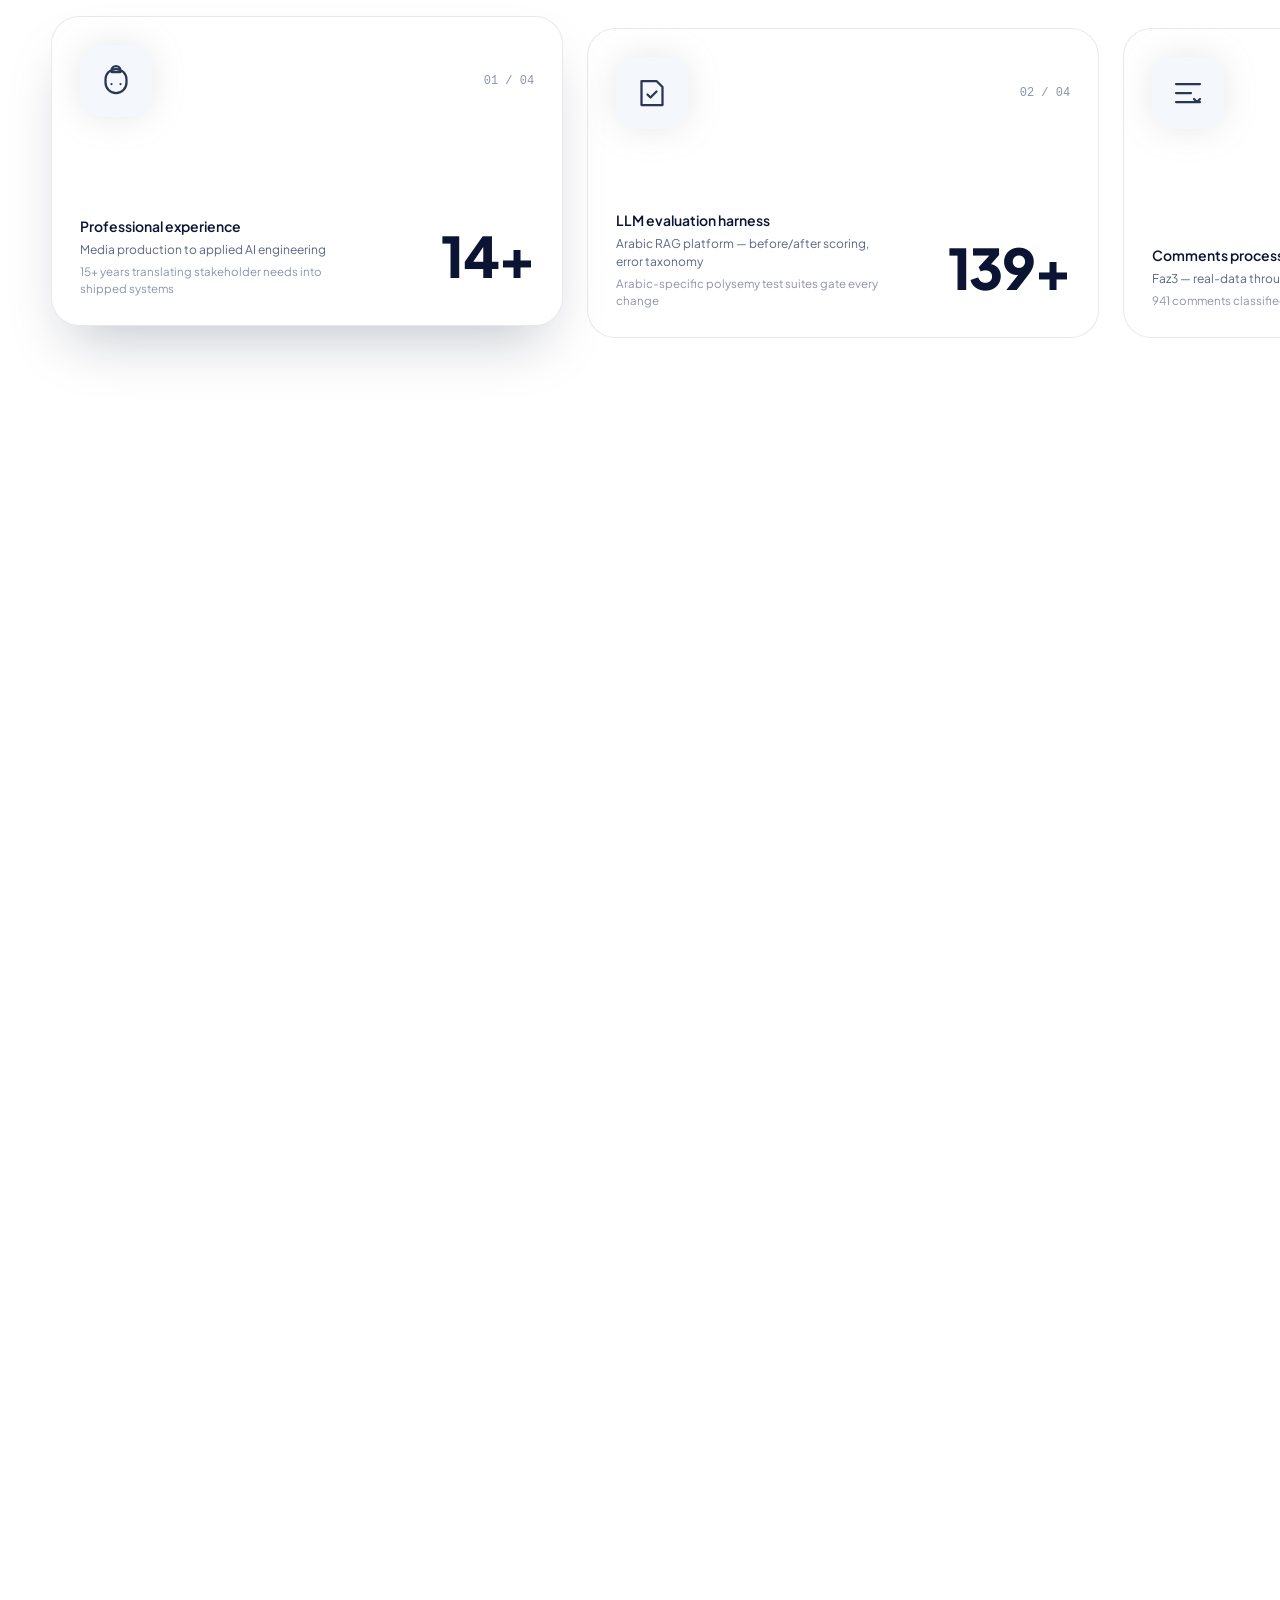
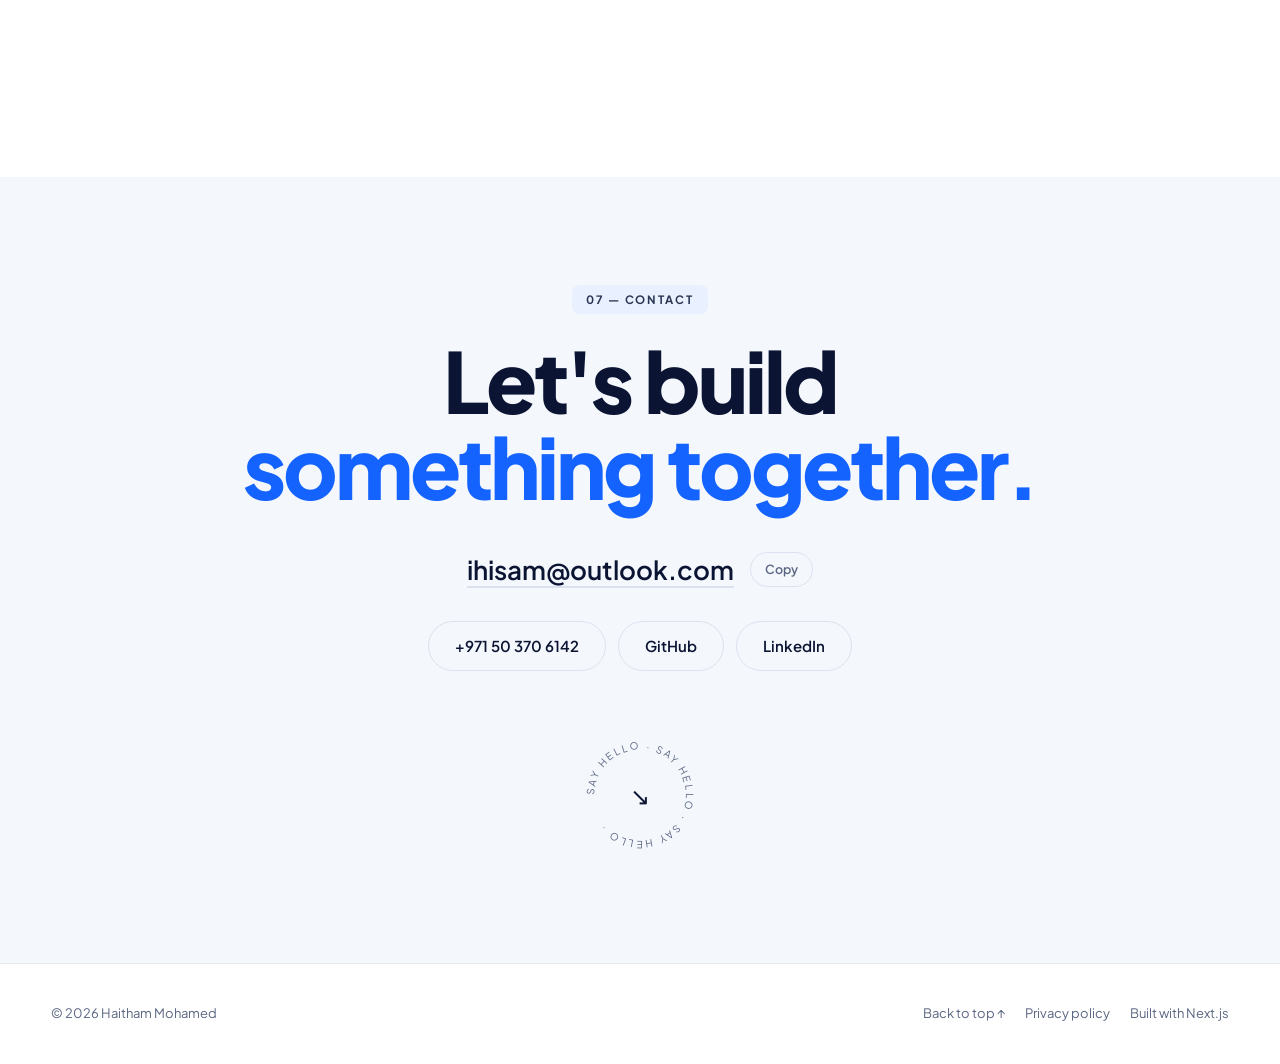
==== commit 74545a7c: "Portfolio v2" ====
--- a/index.html
+++ b/index.html
@@ -1,364 +1,643 @@
-<!DOCTYPE html>
-<html lang="en">
-<head>
-  <meta charset="UTF-8" />
-  <meta name="viewport" content="width=device-width, initial-scale=1.0" />
-  <title>Haitham Mohamed — AI Engineer</title>
-  <meta name="description" content="Haitham Mohamed — AI Engineer building production RAG and agentic systems in Dubai. Native Arabic NLP depth." />
+<!DOCTYPE html><!--mQfudoiPtnu2RGCjNu_LG--><html lang="en" class="__variable_4fc470 __variable_6d3dcf"><head><meta charSet="utf-8"/><meta name="viewport" content="width=device-width, initial-scale=1"/><link rel="preload" as="image" href="/portrait-hero.webp" fetchPriority="high"/><link rel="preload" as="image" href="/portrait-id.webp"/><link rel="preload" as="image" href="/logos/claude.svg"/><link rel="preload" as="image" href="/logos/python.svg"/><link rel="preload" as="image" href="/logos/langgraph.svg"/><link rel="preload" as="image" href="/logos/langchain.svg"/><link rel="preload" as="image" href="/logos/n8n.svg"/><link rel="preload" as="image" href="/logos/postgresql.svg"/><link rel="preload" as="image" href="/logos/fastapi.svg"/><link rel="preload" as="image" href="/logos/docker.svg"/><link rel="stylesheet" href="/_next/static/css/c5d34f25b418c07d.css" data-precedence="next"/><link rel="preload" as="script" fetchPriority="low" href="/_next/static/chunks/webpack-3337861e85753411.js"/><script src="/_next/static/chunks/4bd1b696-c023c6e3521b1417.js" async=""></script><script src="/_next/static/chunks/255-09fb0d129bb12f51.js" async=""></script><script src="/_next/static/chunks/main-app-99119e488e60b5c7.js" async=""></script><script src="/_next/static/chunks/691-4ffe289271fd5403.js" async=""></script><script src="/_next/static/chunks/app/page-f84d3c4ea79eaef0.js" async=""></script><link rel="preload" as="image" href="/logos/react.svg"/><link rel="preload" as="image" href="/logos/typescript.svg"/><link rel="preload" as="image" href="/logos/supabase.svg"/><meta name="theme-color" content="#ffffff"/><title>Haitham Mohamed — Applied AI Engineer</title><meta name="description" content="Customer-facing AI engineer and architect with 15+ years of professional experience translating complex stakeholder needs into production systems. Hands-on builder of Generative AI, RAG, agent orchestration, and LLM evaluation frameworks."/><meta property="og:title" content="Haitham Mohamed — Applied AI Engineer"/><meta property="og:description" content="Customer-facing AI engineer and architect with 15+ years of professional experience translating complex stakeholder needs into production systems. Hands-on builder of Generative AI, RAG, agent orchestration, and LLM evaluation frameworks."/><meta property="og:url" content="https://haitham72.github.io/"/><meta property="og:site_name" content="Haitham Mohamed"/><meta property="og:locale" content="en_US"/><meta property="og:image" content="https://haitham72.github.io/og.jpg"/><meta property="og:image:width" content="1200"/><meta property="og:image:height" content="630"/><meta property="og:type" content="website"/><meta name="twitter:card" content="summary_large_image"/><meta name="twitter:title" content="Haitham Mohamed — Applied AI Engineer"/><meta name="twitter:description" content="Customer-facing AI engineer and architect with 15+ years of professional experience translating complex stakeholder needs into production systems. Hands-on builder of Generative AI, RAG, agent orchestration, and LLM evaluation frameworks."/><meta name="twitter:image" content="https://haitham72.github.io/og.jpg"/><link rel="icon" href="/favicon.png"/><script src="/_next/static/chunks/polyfills-42372ed130431b0a.js" noModule=""></script></head><body><div hidden=""><!--$--><!--/$--></div><div class="fixed top-0 left-0 h-[2px] bg-[var(--ink)] z-[60] origin-left" style="width:0%;transition:width 120ms linear" aria-hidden="true"></div><header class="fixed top-0 inset-x-0 z-50 pointer-events-none"><nav class="gutter flex items-center justify-between py-4 pointer-events-auto" aria-label="Primary"><a href="#hero" class="flex items-center gap-3 group"><span class="nav-mark w-9 h-9 rounded-full flex items-center justify-center text-[13px] font-semibold font-[var(--font-mono)] border transition-all duration-500" style="border-color:var(--line-strong);background:transparent;color:var(--ink)">HM</span><span class="text-[15px] font-semibold tracking-tight transition-all duration-500 hidden sm:inline" style="opacity:1;transform:none">Haitham Mohamed</span></a><div class="hidden md:flex items-center gap-1 rounded-full px-1.5 py-1.5 transition-all duration-500" style="background:transparent;backdrop-filter:none;-webkit-backdrop-filter:none;border:1px solid transparent;box-shadow:none"><button class="relative px-4 py-2 text-[13px] font-medium rounded-full transition-colors duration-300" style="color:var(--paper)" aria-current="true"><span class="absolute inset-0 rounded-full bg-[var(--ink)] -z-10" style="transition:all 0.4s var(--ease)" aria-hidden="true"></span>About</button><button class="relative px-4 py-2 text-[13px] font-medium rounded-full transition-colors duration-300" style="color:var(--ink)">Skills</button><button class="relative px-4 py-2 text-[13px] font-medium rounded-full transition-colors duration-300" style="color:var(--ink)">Work</button><button class="relative px-4 py-2 text-[13px] font-medium rounded-full transition-colors duration-300" style="color:var(--ink)">Experience</button><button class="relative px-4 py-2 text-[13px] font-medium rounded-full transition-colors duration-300" style="color:var(--ink)">Achievements</button><button class="relative px-4 py-2 text-[13px] font-medium rounded-full transition-colors duration-300" style="color:var(--ink)">Contact</button></div><button class="md:hidden btn btn-secondary !py-2 !px-4 !text-[13px] bg-[var(--paper)]" aria-haspopup="true" aria-expanded="false">Menu</button></nav></header><div class="fixed inset-0 z-[70] bg-[var(--paper)] md:hidden" style="clip-path:circle(0% at 100% 0%);transition:clip-path 0.6s var(--ease);pointer-events:none" role="dialog" aria-modal="true" aria-label="Navigation menu"><div class="gutter py-5 flex items-center justify-between"><span class="text-[15px] font-semibold">Haitham Mohamed</span><button class="btn btn-secondary !py-2 !px-4 !text-[13px]">Close</button></div><ul class="gutter flex flex-col gap-2 mt-8"><li class="overflow-hidden"><button class="flex items-baseline gap-4 py-3 text-[clamp(28px,8vw,44px)] font-semibold tracking-tight" style="transform:translateY(100%);opacity:0;transition:transform 0.5s var(--ease) 0ms, opacity 0.5s var(--ease) 0ms"><span class="font-[var(--font-mono)] text-[14px] text-[var(--faint)]">0<!-- -->1</span>About</button></li><li class="overflow-hidden"><button class="flex items-baseline gap-4 py-3 text-[clamp(28px,8vw,44px)] font-semibold tracking-tight" style="transform:translateY(100%);opacity:0;transition:transform 0.5s var(--ease) 60ms, opacity 0.5s var(--ease) 60ms"><span class="font-[var(--font-mono)] text-[14px] text-[var(--faint)]">0<!-- -->2</span>Skills</button></li><li class="overflow-hidden"><button class="flex items-baseline gap-4 py-3 text-[clamp(28px,8vw,44px)] font-semibold tracking-tight" style="transform:translateY(100%);opacity:0;transition:transform 0.5s var(--ease) 120ms, opacity 0.5s var(--ease) 120ms"><span class="font-[var(--font-mono)] text-[14px] text-[var(--faint)]">0<!-- -->3</span>Work</button></li><li class="overflow-hidden"><button class="flex items-baseline gap-4 py-3 text-[clamp(28px,8vw,44px)] font-semibold tracking-tight" style="transform:translateY(100%);opacity:0;transition:transform 0.5s var(--ease) 180ms, opacity 0.5s var(--ease) 180ms"><span class="font-[var(--font-mono)] text-[14px] text-[var(--faint)]">0<!-- -->4</span>Experience</button></li><li class="overflow-hidden"><button class="flex items-baseline gap-4 py-3 text-[clamp(28px,8vw,44px)] font-semibold tracking-tight" style="transform:translateY(100%);opacity:0;transition:transform 0.5s var(--ease) 240ms, opacity 0.5s var(--ease) 240ms"><span class="font-[var(--font-mono)] text-[14px] text-[var(--faint)]">0<!-- -->5</span>Achievements</button></li><li class="overflow-hidden"><button class="flex items-baseline gap-4 py-3 text-[clamp(28px,8vw,44px)] font-semibold tracking-tight" style="transform:translateY(100%);opacity:0;transition:transform 0.5s var(--ease) 300ms, opacity 0.5s var(--ease) 300ms"><span class="font-[var(--font-mono)] text-[14px] text-[var(--faint)]">0<!-- -->6</span>Contact</button></li></ul></div><style>
+        .nav-mark:hover { transform: rotate(360deg); }
+      </style><main><section id="hero" class="relative min-h-[100svh] flex items-center justify-center overflow-hidden gutter pt-28 pb-16" aria-label="Introduction"><span class="hero-ghost absolute left-1/2 top-[52%] -translate-x-1/2 -translate-y-1/2 select-none pointer-events-none whitespace-nowrap font-[var(--font-display)] font-bold" aria-hidden="true">HAITHAM</span><div class="relative z-10 content-max w-full flex flex-col items-center text-center gap-10"><div class="hero-portrait card card-elevated relative overflow-hidden"><img src="/portrait-hero.webp" alt="Haitham Mohamed, Applied AI Engineer, portrait photo" width="900" height="1200" class="w-full h-full object-cover" fetchPriority="high"/></div><div class="flex flex-col items-center gap-5"><p class="section-tag">Dubai, UAE</p><h1 class="text-[clamp(32px,6vw,56px)] max-w-[20ch] text-balance">Applied AI Engineer / Architect<!-- -->.<span class="block text-[var(--faint)] font-[var(--font-display)] font-bold text-[clamp(18px,2.4vw,24px)] mt-3 tracking-normal">Generative AI, RAG, Agent Orchestration, LLM Evaluation<!-- -->.</span></h1><div class="flex flex-wrap items-center justify-center gap-3 mt-2"><button class="btn btn-primary">Explore work</button><button class="btn btn-secondary">Let’s talk</button></div></div></div><style>
+        .hero-ghost {
+          font-size: clamp(90px, 20vw, 300px);
+          line-height: 1;
+          color: #eef3ff;
+          letter-spacing: -0.03em;
+          z-index: 0;
+        }
 
-  <!-- Open Graph -->
-  <meta property="og:title" content="Haitham Mohamed — AI Engineer" />
-  <meta property="og:description" content="Production RAG & agentic systems. Native Arabic NLP depth. Dubai, UAE." />
-  <meta property="og:type" content="website" />
-  <meta property="og:image" content="assets/haitham.jpg" />
+        .hero-portrait {
+          width: clamp(220px, 32vw, 320px);
+          aspect-ratio: 3 / 4;
+          animation: hero-rise 0.9s var(--ease) both;
+        }
 
-  <link rel="icon" type="image/svg+xml" href="assets/favicon.svg" />
+        @keyframes hero-rise {
+          from { opacity: 0; transform: translateY(28px) scale(0.97); }
+          to { opacity: 1; transform: translateY(0) scale(1); }
+        }
 
-  <!-- Fonts: Archivo (grotesque display+body) · IBM Plex Sans Arabic (Arabic voice) · JetBrains Mono (labels/data) -->
-  <link rel="preconnect" href="https://fonts.googleapis.com" />
-  <link rel="preconnect" href="https://fonts.gstatic.com" crossorigin />
-  <link href="https://fonts.googleapis.com/css2?family=Archivo:wght@400;500;600;700;800;900&family=IBM+Plex+Sans+Arabic:wght@300;400;600;700&family=JetBrains+Mono:wght@400;500;700&display=swap" rel="stylesheet" />
+        @media (prefers-reduced-motion: reduce) {
+          .hero-portrait { animation: none; }
+        }
+      </style></section><section id="about" class="section-pad gutter" aria-label="About"><div class="content-max"><div class="rv section-tag mb-4">01 — About</div><div class="about-grid"><div class="rv flex flex-col gap-5 max-w-[48ch]"><h2 class="text-[clamp(26px,4vw,38px)]">Hi, I’m <span class="accent">Haitham</span>.</h2><p class="text-[var(--ink-2)] leading-relaxed">Customer-facing AI engineer and architect with 15+ years of professional experience translating complex stakeholder needs into production systems. Hands-on builder of Generative AI, RAG, agent orchestration, and LLM evaluation frameworks.</p><p class="text-[var(--ink-2)] leading-relaxed">Architected and shipped a production Arabic RAG platform for a Dubai government office, including hybrid search, multi-agent orchestration, versioned prompt management, self-healing prompts, and regression-gated evaluation.</p><div class="flex flex-wrap gap-3 mt-2"><a href="https://github.com/haitham72" target="_blank" rel="noopener noreferrer" class="btn btn-primary">GitHub</a><a href="https://linkedin.com/in/haitham72" target="_blank" rel="noopener noreferrer" class="btn btn-secondary">LinkedIn</a></div></div><div class="rv flex justify-center"><div class="id-wrap"><div class="id-strap-mount" aria-hidden="true"><div class="id-strap"><span class="id-strap-text">HAITHAM MOHAMED<!-- --> · <!-- -->APPLIED AI ENGINEER<!-- --> <!-- -->·<!-- --> </span></div><div class="id-clip"></div></div><div class="id-pendulum"><div class="id-card" data-flipped="false" tabindex="0" role="button" aria-pressed="false" aria-label="ID card. Press Enter or Space to flip."><div class="id-face id-front"><div class="id-band">AI ENGINEER ID</div><div class="id-photo-ring"><img src="/portrait-id.webp" alt="" width="128" height="156"/></div><div class="id-name">Haitham Mohamed</div><div class="id-role">Applied AI Engineer</div><dl class="id-rows"><div><dt>ID No.</dt><dd>HM-2026</dd></div><div><dt>Dept.</dt><dd>Applied AI</dd></div><div><dt>Valid till</dt><dd>2027</dd></div></dl><div class="id-footer"><div class="id-barcode" aria-hidden="true"></div><div class="id-holo" aria-hidden="true"></div></div></div><div class="id-face id-back"><div class="id-band">WHAT I AM</div><ul class="id-back-list"><li>Applied AI Engineer / Architect — RAG, agent orchestration, LLM evaluation.</li><li>MCA, Computer Software Engineering — Amity University (Very Good).</li><li>DBA, Artificial Intelligence — Walsh College (in progress).</li><li>Key systems: Arabic RAG platform, ReguLense, Faz3.</li><li>Native Arabic, professional English.</li></ul><div class="id-signature">If found, say hello · ihisam@outlook.com</div></div></div></div><style>
+        .id-wrap {
+          display: flex;
+          flex-direction: column;
+          align-items: center;
+          perspective: 1400px;
+        }
+        .id-strap-mount {
+          display: flex;
+          flex-direction: column;
+          align-items: center;
+        }
+        .id-strap {
+          width: 30px;
+          height: 56px;
+          background: linear-gradient(180deg, var(--accent), var(--ink));
+          border-radius: 4px;
+          overflow: hidden;
+          position: relative;
+        }
+        .id-strap-text {
+          position: absolute;
+          top: 0;
+          left: 50%;
+          transform: translateX(-50%);
+          writing-mode: vertical-rl;
+          color: rgba(255,255,255,0.55);
+          font-size: 8px;
+          letter-spacing: 0.08em;
+          white-space: nowrap;
+          animation: id-strap-scroll 7s linear infinite;
+        }
+        @keyframes id-strap-scroll {
+          from { top: 0; }
+          to { top: -100%; }
+        }
+        .id-clip {
+          width: 20px;
+          height: 10px;
+          background: #b9b9bd;
+          border-radius: 3px;
+          margin-top: -2px;
+        }
+        .id-pendulum {
+          transform-origin: top center;
+          margin-top: 6px;
+        }
+        .id-card {
+          width: 300px;
+          max-width: 80vw;
+          height: 404px;
+          position: relative;
+          transform-style: preserve-3d;
+          transition: transform 0.7s var(--ease);
+          cursor: pointer;
+        }
+        .id-card[data-flipped="true"] {
+          transform: rotateY(180deg);
+        }
+        .id-face {
+          position: absolute;
+          inset: 0;
+          backface-visibility: hidden;
+          border-radius: 20px;
+          border: 1px solid var(--line-strong);
+          background: var(--card);
+          box-shadow: 0 30px 50px -20px rgba(11,21,51,0.3);
+          padding: 18px;
+          display: flex;
+          flex-direction: column;
+          align-items: center;
+        }
+        .id-back {
+          transform: rotateY(180deg);
+          justify-content: space-between;
+        }
+        .id-band {
+          background: var(--ink);
+          color: var(--paper);
+          font-family: var(--font-mono);
+          font-size: 11px;
+          letter-spacing: 0.1em;
+          padding: 7px 14px;
+          border-radius: 999px;
+          margin-bottom: 16px;
+        }
+        .id-photo-ring {
+          width: 128px;
+          height: 156px;
+          border-radius: 16px;
+          padding: 3px;
+          background: var(--brand-grad);
+          box-shadow: 0 10px 20px -8px rgba(11,21,51,0.25);
+          overflow: hidden;
+          transition: transform 0.4s var(--ease);
+        }
+        .id-card:hover .id-photo-ring { transform: scale(1.04); }
+        .id-photo-ring img {
+          width: 100%;
+          height: 100%;
+          object-fit: cover;
+          border-radius: 13px;
+        }
+        .id-name {
+          margin-top: 14px;
+          font-weight: 700;
+          font-size: 17px;
+          letter-spacing: -0.02em;
+        }
+        .id-role {
+          color: var(--mute);
+          font-size: 13px;
+          margin-top: 2px;
+        }
+        .id-rows {
+          width: 100%;
+          margin-top: 16px;
+          font-size: 12px;
+          display: flex;
+          flex-direction: column;
+          gap: 6px;
+        }
+        .id-rows > div {
+          display: flex;
+          justify-content: space-between;
+          border-top: 1px dashed var(--line-strong);
+          padding-top: 6px;
+        }
+        .id-rows dt { color: var(--faint); }
+        .id-rows dd { font-weight: 600; }
+        .id-footer {
+          margin-top: auto;
+          width: 100%;
+          display: flex;
+          align-items: center;
+          justify-content: space-between;
+        }
+        .id-barcode {
+          height: 22px;
+          flex: 1;
+          margin-right: 10px;
+          background: repeating-linear-gradient(90deg, var(--ink) 0 2px, transparent 2px 4px, var(--ink-2) 4px 5px, transparent 5px 7px);
+          opacity: 0.8;
+        }
+        .id-holo {
+          width: 30px;
+          height: 30px;
+          border-radius: 50%;
+          background: conic-gradient(from 90deg, var(--teal-soft), var(--accent-soft), var(--orange-soft), var(--teal-soft));
+        }
+        .id-back-list {
+          font-size: 13px;
+          line-height: 1.6;
+          color: var(--ink-2);
+          display: flex;
+          flex-direction: column;
+          gap: 10px;
+          text-align: left;
+        }
+        .id-back-list li {
+          padding-left: 14px;
+          position: relative;
+        }
+        .id-back-list li::before {
+          content: "";
+          position: absolute;
+          left: 0;
+          top: 7px;
+          width: 5px;
+          height: 5px;
+          border-radius: 50%;
+          background: var(--ink);
+        }
+        .id-signature {
+          font-size: 11px;
+          color: var(--faint);
+          border-top: 1px dashed var(--line-strong);
+          padding-top: 10px;
+          width: 100%;
+          text-align: center;
+        }
+      </style></div></div><div class="rv flex flex-col gap-6 max-w-[44ch] md:ml-auto"><div><p class="section-tag mb-3">Quick facts</p><dl class="flex flex-col gap-3"><div class="flex justify-between gap-6 border-t border-[var(--line)] pt-3 text-[14px]"><dt class="text-[var(--faint)]">Location</dt><dd class="font-medium text-right">Dubai, UAE</dd></div><div class="flex justify-between gap-6 border-t border-[var(--line)] pt-3 text-[14px]"><dt class="text-[var(--faint)]">Education</dt><dd class="font-medium text-right">MCA, Amity University · DBA in AI, Walsh College (in progress)</dd></div><div class="flex justify-between gap-6 border-t border-[var(--line)] pt-3 text-[14px]"><dt class="text-[var(--faint)]">Current role</dt><dd class="font-medium text-right">AI Engineer — 2024–Present</dd></div><div class="flex justify-between gap-6 border-t border-[var(--line)] pt-3 text-[14px]"><dt class="text-[var(--faint)]">Email</dt><dd class="font-medium text-right">ihisam@outlook.com</dd></div></dl></div><blockquote class="border-l-2 border-[var(--orange)] pl-4 text-[var(--ink-2)] italic-none text-[15px] leading-relaxed">“<!-- -->I turn complex stakeholder needs into production AI systems — RAG, agent orchestration, and evaluation, end to end.<!-- -->”</blockquote></div></div></div><style>
+        .about-grid {
+          display: grid;
+          grid-template-columns: minmax(0,1fr) 320px minmax(0,1fr);
+          gap: clamp(32px, 5vw, 64px);
+          align-items: start;
+        }
+        @media (max-width: 920px) {
+          .about-grid {
+            grid-template-columns: 1fr;
+            justify-items: center;
+            text-align: center;
+          }
+          .about-grid > div:first-child, .about-grid > div:last-child {
+            text-align: left;
+            align-items: flex-start;
+          }
+        }
+      </style></section><section id="skills" class="section-pad gutter bg-[var(--paper-alt)]" aria-label="Skills"><div class="content-max"><div class="rv section-tag mb-4">02 — Stack</div><h2 class="rv text-[clamp(26px,4vw,38px)] mb-3">The periodic table of my <span class="accent">stack</span>.</h2><p class="rv text-[var(--mute)] max-w-[56ch] mb-8">Every element below comes straight from the résumé — core competencies and the tech stacks behind the Arabic RAG platform, ReguLense, and Faz3.</p><div class="rv flex flex-wrap gap-2 mb-8" role="group" aria-label="Filter by family"><button class="chip" data-active="true">All</button><button class="chip" data-active="false">AI / LLM</button><button class="chip" data-active="false">Retrieval &amp; RAG</button><button class="chip" data-active="false">Agents &amp; Orchestration</button><button class="chip" data-active="false">Engineering &amp; Cloud</button><button class="chip" data-active="false">Arabic NLP</button></div><div class="skills-layout"><div class="skills-grid" role="list"><button role="listitem" class="tile rv" data-dim="false" data-selected="true" style="--i:0;--tile-bg:var(--accent-soft);--tile-ink:var(--accent)" aria-label="Claude API, AI / LLM"><span class="tile-number">1</span><span class="tile-symbol">Cl</span><span class="tile-name">Claude API</span></button><button role="listitem" class="tile rv" data-dim="false" data-selected="false" style="--i:1;--tile-bg:var(--accent-soft);--tile-ink:var(--accent)" aria-label="OpenAI API, AI / LLM"><span class="tile-number">2</span><span class="tile-symbol">Oa</span><span class="tile-name">OpenAI API</span></button><button role="listitem" class="tile rv" data-dim="false" data-selected="false" style="--i:2;--tile-bg:var(--accent-soft);--tile-ink:var(--accent)" aria-label="LangChain, AI / LLM"><span class="tile-number">3</span><span class="tile-symbol">Lc</span><span class="tile-name">LangChain</span></button><button role="listitem" class="tile rv" data-dim="false" data-selected="false" style="--i:3;--tile-bg:var(--accent-soft);--tile-ink:var(--accent)" aria-label="LangGraph, AI / LLM"><span class="tile-number">4</span><span class="tile-symbol">Lg</span><span class="tile-name">LangGraph</span></button><button role="listitem" class="tile rv" data-dim="false" data-selected="false" style="--i:4;--tile-bg:var(--accent-soft);--tile-ink:var(--accent)" aria-label="LangSmith, AI / LLM"><span class="tile-number">5</span><span class="tile-symbol">Ls</span><span class="tile-name">LangSmith</span></button><button role="listitem" class="tile rv" data-dim="false" data-selected="false" style="--i:5;--tile-bg:var(--accent-soft);--tile-ink:var(--accent)" aria-label="LLM Eval, AI / LLM"><span class="tile-number">6</span><span class="tile-symbol">Ev</span><span class="tile-name">LLM Eval</span></button><button role="listitem" class="tile rv" data-dim="false" data-selected="false" style="--i:6;--tile-bg:var(--accent-soft);--tile-ink:var(--accent)" aria-label="Prompt Eng., AI / LLM"><span class="tile-number">7</span><span class="tile-symbol">Pe</span><span class="tile-name">Prompt Eng.</span></button><button role="listitem" class="tile rv" data-dim="false" data-selected="false" style="--i:7;--tile-bg:var(--green-soft);--tile-ink:var(--green)" aria-label="RAG, Retrieval &amp; RAG"><span class="tile-number">8</span><span class="tile-symbol">Rg</span><span class="tile-name">RAG</span></button><button role="listitem" class="tile rv" data-dim="false" data-selected="false" style="--i:1;--tile-bg:var(--green-soft);--tile-ink:var(--green)" aria-label="Hybrid Search, Retrieval &amp; RAG"><span class="tile-number">9</span><span class="tile-symbol">Hs</span><span class="tile-name">Hybrid Search</span></button><button role="listitem" class="tile rv" data-dim="false" data-selected="false" style="--i:2;--tile-bg:var(--green-soft);--tile-ink:var(--green)" aria-label="RRF, Retrieval &amp; RAG"><span class="tile-number">10</span><span class="tile-symbol">Rf</span><span class="tile-name">RRF</span></button><button role="listitem" class="tile rv" data-dim="false" data-selected="false" style="--i:3;--tile-bg:var(--green-soft);--tile-ink:var(--green)" aria-label="Reranking, Retrieval &amp; RAG"><span class="tile-number">11</span><span class="tile-symbol">Rk</span><span class="tile-name">Reranking</span></button><button role="listitem" class="tile rv" data-dim="false" data-selected="false" style="--i:4;--tile-bg:var(--green-soft);--tile-ink:var(--green)" aria-label="Embeddings, Retrieval &amp; RAG"><span class="tile-number">12</span><span class="tile-symbol">Em</span><span class="tile-name">Embeddings</span></button><button role="listitem" class="tile rv" data-dim="false" data-selected="false" style="--i:5;--tile-bg:var(--green-soft);--tile-ink:var(--green)" aria-label="PostgreSQL / pgvector, Retrieval &amp; RAG"><span class="tile-number">13</span><span class="tile-symbol">Po</span><span class="tile-name">PostgreSQL / pgvector</span></button><button role="listitem" class="tile rv" data-dim="false" data-selected="false" style="--i:6;--tile-bg:var(--green-soft);--tile-ink:var(--green)" aria-label="Docling, Retrieval &amp; RAG"><span class="tile-number">14</span><span class="tile-symbol">Dl</span><span class="tile-name">Docling</span></button><button role="listitem" class="tile rv" data-dim="false" data-selected="false" style="--i:7;--tile-bg:var(--violet-soft);--tile-ink:var(--violet)" aria-label="Agents, Agents &amp; Orchestration"><span class="tile-number">15</span><span class="tile-symbol">Ag</span><span class="tile-name">Agents</span></button><button role="listitem" class="tile rv" data-dim="false" data-selected="false" style="--i:8;--tile-bg:var(--violet-soft);--tile-ink:var(--violet)" aria-label="Tool Calling, Agents &amp; Orchestration"><span class="tile-number">16</span><span class="tile-symbol">Tc</span><span class="tile-name">Tool Calling</span></button><button role="listitem" class="tile rv" data-dim="false" data-selected="false" style="--i:2;--tile-bg:var(--violet-soft);--tile-ink:var(--violet)" aria-label="MCP, Agents &amp; Orchestration"><span class="tile-number">17</span><span class="tile-symbol">Mc</span><span class="tile-name">MCP</span></button><button role="listitem" class="tile rv" data-dim="false" data-selected="false" style="--i:3;--tile-bg:var(--violet-soft);--tile-ink:var(--violet)" aria-label="n8n, Agents &amp; Orchestration"><span class="tile-number">18</span><span class="tile-symbol">N8</span><span class="tile-name">n8n</span></button><button role="listitem" class="tile rv" data-dim="false" data-selected="false" style="--i:4;--tile-bg:var(--violet-soft);--tile-ink:var(--violet)" aria-label="Observability, Agents &amp; Orchestration"><span class="tile-number">19</span><span class="tile-symbol">Ob</span><span class="tile-name">Observability</span></button><button role="listitem" class="tile rv" data-dim="false" data-selected="false" style="--i:5;--tile-bg:var(--teal-soft);--tile-ink:var(--teal)" aria-label="Python, Engineering &amp; Cloud"><span class="tile-number">20</span><span class="tile-symbol">Py</span><span class="tile-name">Python</span></button><button role="listitem" class="tile rv" data-dim="false" data-selected="false" style="--i:6;--tile-bg:var(--teal-soft);--tile-ink:var(--teal)" aria-label="FastAPI, Engineering &amp; Cloud"><span class="tile-number">21</span><span class="tile-symbol">Fa</span><span class="tile-name">FastAPI</span></button><button role="listitem" class="tile rv" data-dim="false" data-selected="false" style="--i:7;--tile-bg:var(--teal-soft);--tile-ink:var(--teal)" aria-label="Docker, Engineering &amp; Cloud"><span class="tile-number">22</span><span class="tile-symbol">Dk</span><span class="tile-name">Docker</span></button><button role="listitem" class="tile rv" data-dim="false" data-selected="false" style="--i:8;--tile-bg:var(--teal-soft);--tile-ink:var(--teal)" aria-label="AWS, Engineering &amp; Cloud"><span class="tile-number">23</span><span class="tile-symbol">Aw</span><span class="tile-name">AWS</span></button><button role="listitem" class="tile rv" data-dim="false" data-selected="false" style="--i:9;--tile-bg:var(--teal-soft);--tile-ink:var(--teal)" aria-label="Git, Engineering &amp; Cloud"><span class="tile-number">24</span><span class="tile-symbol">Gt</span><span class="tile-name">Git</span></button><button role="listitem" class="tile rv" data-dim="false" data-selected="false" style="--i:3;--tile-bg:var(--teal-soft);--tile-ink:var(--teal)" aria-label="GitHub, Engineering &amp; Cloud"><span class="tile-number">25</span><span class="tile-symbol">Gh</span><span class="tile-name">GitHub</span></button><button role="listitem" class="tile rv" data-dim="false" data-selected="false" style="--i:4;--tile-bg:var(--teal-soft);--tile-ink:var(--teal)" aria-label="Redis, Engineering &amp; Cloud"><span class="tile-number">26</span><span class="tile-symbol">Rd</span><span class="tile-name">Redis</span></button><button role="listitem" class="tile rv" data-dim="false" data-selected="false" style="--i:5;--tile-bg:var(--teal-soft);--tile-ink:var(--teal)" aria-label="Supabase, Engineering &amp; Cloud"><span class="tile-number">27</span><span class="tile-symbol">Sb</span><span class="tile-name">Supabase</span></button><button role="listitem" class="tile rv" data-dim="false" data-selected="false" style="--i:6;--tile-bg:var(--teal-soft);--tile-ink:var(--teal)" aria-label="React, Engineering &amp; Cloud"><span class="tile-number">28</span><span class="tile-symbol">Re</span><span class="tile-name">React</span></button><button role="listitem" class="tile rv" data-dim="false" data-selected="false" style="--i:7;--tile-bg:var(--teal-soft);--tile-ink:var(--teal)" aria-label="TypeScript, Engineering &amp; Cloud"><span class="tile-number">29</span><span class="tile-symbol">St</span><span class="tile-name">TypeScript</span></button><button role="listitem" class="tile rv" data-dim="false" data-selected="false" style="--i:8;--tile-bg:var(--teal-soft);--tile-ink:var(--teal)" aria-label="Vercel, Engineering &amp; Cloud"><span class="tile-number">30</span><span class="tile-symbol">Vc</span><span class="tile-name">Vercel</span></button><button role="listitem" class="tile rv" data-dim="false" data-selected="false" style="--i:9;--tile-bg:var(--orange-soft);--tile-ink:var(--orange)" aria-label="Arabic NLP, Arabic NLP"><span class="tile-number">31</span><span class="tile-symbol">An</span><span class="tile-name">Arabic NLP</span></button><button role="listitem" class="tile rv" data-dim="false" data-selected="false" style="--i:10;--tile-bg:var(--orange-soft);--tile-ink:var(--orange)" aria-label="Dialect Detection, Arabic NLP"><span class="tile-number">32</span><span class="tile-symbol">Dd</span><span class="tile-name">Dialect Detection</span></button><button role="listitem" class="tile rv" data-dim="false" data-selected="false" style="--i:4;--tile-bg:var(--orange-soft);--tile-ink:var(--orange)" aria-label="Tashkeel Handling, Arabic NLP"><span class="tile-number">33</span><span class="tile-symbol">Th</span><span class="tile-name">Tashkeel Handling</span></button><button role="listitem" class="tile rv" data-dim="false" data-selected="false" style="--i:5;--tile-bg:var(--orange-soft);--tile-ink:var(--orange)" aria-label="Polysemy Resolution, Arabic NLP"><span class="tile-number">34</span><span class="tile-symbol">Pr</span><span class="tile-name">Polysemy Resolution</span></button><button role="listitem" class="tile rv" data-dim="false" data-selected="false" style="--i:6;--tile-bg:var(--orange-soft);--tile-ink:var(--orange)" aria-label="Code-Switching, Arabic NLP"><span class="tile-number">35</span><span class="tile-symbol">Cs</span><span class="tile-name">Code-Switching</span></button></div><aside class="inspector" aria-live="polite"><div class="inspector-logo"><span class="inline-flex items-center justify-center shrink-0" style="width:72px;height:72px;filter:drop-shadow(0 0 14px #D9775755)"><img src="/logos/claude.svg" alt="" width="72" height="72" style="width:72px;height:72px;object-fit:contain"/></span></div><h3 class="text-[19px] font-bold mt-4">Claude API</h3><p class="text-[13px] text-[var(--mute)] mt-1">AI / LLM</p><div class="mt-5"><p class="section-tag !text-[11px] mb-2">Used in</p><ul class="flex flex-col gap-1.5"><li class="text-[13px] text-[var(--ink-2)]">Arabic RAG Platform</li></ul></div></aside></div></div><style>
+        .chip {
+          font-size: 13px;
+          font-weight: 500;
+          padding: 8px 16px;
+          border-radius: 999px;
+          border: 1px solid var(--line-strong);
+          color: var(--mute);
+          transition: all 0.3s var(--ease);
+        }
+        .chip[data-active="true"] {
+          background: var(--accent);
+          color: #fff;
+          border-color: var(--accent);
+        }
+        .skills-layout {
+          display: grid;
+          grid-template-columns: 1fr 320px;
+          gap: 28px;
+          align-items: start;
+        }
+        .skills-grid {
+          display: grid;
+          grid-template-columns: repeat(8, minmax(0,1fr));
+          gap: 8px;
+        }
+        .tile {
+          aspect-ratio: 1;
+          background: var(--tile-bg, var(--card));
+          border: 1px solid var(--line);
+          border-radius: 14px;
+          display: flex;
+          flex-direction: column;
+          align-items: flex-start;
+          justify-content: space-between;
+          padding: 8px;
+          transition: opacity 0.4s var(--ease), border-color 0.3s var(--ease), transform 0.3s var(--ease);
+        }
+        .tile:hover, .tile[data-selected="true"] {
+          border-color: var(--tile-ink, var(--accent));
+          box-shadow: 0 10px 20px -12px var(--tile-ink, var(--accent));
+          transform: translateY(-2px);
+        }
+        .tile[data-dim="true"] {
+          opacity: 0.28;
+        }
+        .tile-number {
+          font-family: var(--font-mono);
+          font-size: 9px;
+          color: var(--faint);
+        }
+        .tile-symbol {
+          color: var(--tile-ink, var(--ink));
+          font-weight: 800;
+          font-size: 18px;
+          letter-spacing: -0.01em;
+        }
+        .tile-name {
+          font-size: 9px;
+          color: var(--mute);
+          line-height: 1.15;
+        }
+        .inspector {
+          position: sticky;
+          top: 96px;
+          background: var(--card);
+          border: 1px solid var(--line);
+          border-radius: 24px;
+          padding: 28px;
+          min-height: 220px;
+        }
+        .inspector-logo {
+          animation: pop 0.4s var(--ease);
+        }
+        @keyframes pop {
+          from { opacity: 0; transform: scale(0.8); }
+          to { opacity: 1; transform: scale(1); }
+        }
+        @media (max-width: 860px) {
+          .skills-layout { grid-template-columns: 1fr; }
+          .skills-grid { grid-template-columns: repeat(4, minmax(0,1fr)); }
+          .inspector { position: static; }
+        }
+      </style></section><section id="work" class="section-pad gutter" aria-label="Selected work"><div class="content-max"><div class="rv section-tag mb-4">03 — Selected work</div><h2 class="rv text-[clamp(26px,4vw,38px)] mb-10 max-w-[18ch]">Things I’ve <span class="accent">built</span>.</h2><div class="accordion rv"><div class="panel" data-open="true"><button class="panel-spine" aria-expanded="true" aria-controls="panel-arabic-rag"><span class="spine-number">01</span><span class="spine-title">Arabic RAG Platform</span><span class="spine-plus" aria-hidden="true">+</span></button><div id="panel-arabic-rag" class="panel-body"><div class="panel-left"><p class="section-tag mb-2">01<!-- --> — <!-- -->Production Arabic RAG &amp; Agentic System</p><h3 class="text-[clamp(20px,2.6vw,28px)] mb-3">Arabic RAG Platform</h3><p class="text-[var(--ink-2)] text-[14px] leading-relaxed mb-4 max-w-[46ch]">Technical lead and customer-facing engineer for a production Arabic RAG/agentic platform for a Dubai government office, selected through an internal competition — from stakeholder discovery to deployment and iteration.</p><ul class="feature-list"><li>4-signal hybrid retrieval (semantic + lexical + entity + emotion)</li><li>Reciprocal Rank Fusion + multi-stage reranking</li><li>Research agents, editor agents, validator gate</li><li>Self-healing prompts with regression gating</li><li>150+ query LLM evaluation harness</li><li>Tashkeel handling, dialect detection (MSA / Gulf / Nabati)</li></ul><div class="tech-chips"><span class="tech-chip"><span class="inline-flex items-center justify-center shrink-0" style="width:16px;height:16px"><img src="/logos/python.svg" alt="" width="16" height="16" style="width:16px;height:16px;object-fit:contain"/></span>Python</span><span class="tech-chip"><span class="inline-flex items-center justify-center shrink-0" style="width:16px;height:16px"><img src="/logos/langgraph.svg" alt="" width="16" height="16" style="width:16px;height:16px;object-fit:contain"/></span>LangGraph</span><span class="tech-chip"><span class="inline-flex items-center justify-center shrink-0" style="width:16px;height:16px"><img src="/logos/langchain.svg" alt="" width="16" height="16" style="width:16px;height:16px;object-fit:contain"/></span>LangChain</span><span class="tech-chip"><span class="inline-flex items-center justify-center shrink-0" style="width:16px;height:16px"><img src="/logos/n8n.svg" alt="" width="16" height="16" style="width:16px;height:16px;object-fit:contain"/></span>n8n</span><span class="tech-chip"><span class="inline-flex items-center justify-center shrink-0" style="width:16px;height:16px"><img src="/logos/postgresql.svg" alt="" width="16" height="16" style="width:16px;height:16px;object-fit:contain"/></span>PostgreSQL / pgvector</span><span class="tech-chip"><span class="inline-flex items-center justify-center shrink-0" style="width:16px;height:16px"><img src="/logos/fastapi.svg" alt="" width="16" height="16" style="width:16px;height:16px;object-fit:contain"/></span>FastAPI</span><span class="tech-chip"><span class="inline-flex items-center justify-center shrink-0" style="width:16px;height:16px"><img src="/logos/docker.svg" alt="" width="16" height="16" style="width:16px;height:16px;object-fit:contain"/></span>Docker</span><span class="tech-chip"><span class="inline-flex items-center justify-center shrink-0 text-[var(--ink-2)]" style="width:16px;height:16px"><svg width="16" height="16" viewBox="0 0 24 24" fill="none" stroke="currentColor" stroke-width="1.5" stroke-linecap="round" stroke-linejoin="round" aria-hidden="true"><path d="M3 15c0 2 2.5 3 5 3M3 15c0-2 2.5-3 5-3M8 12v6M16 12c2.5 0 5 1 5 3s-2.5 3-5 3M16 12v6M8 12c0-4 3.5-7 8-7s8 3 8 7"></path></svg></span>AWS</span><span class="tech-chip"><span class="inline-flex items-center justify-center shrink-0 text-[var(--ink-2)]" style="width:16px;height:16px"><svg width="16" height="16" viewBox="0 0 24 24" fill="none" stroke="currentColor" stroke-width="1.5" stroke-linecap="round" stroke-linejoin="round" aria-hidden="true"><path d="M4 18V9l8-5 8 5v9M4 18h16M9 18v-5h6v5"></path></svg></span>LangSmith</span><span class="tech-chip"><span class="inline-flex items-center justify-center shrink-0" style="width:16px;height:16px"><img src="/logos/claude.svg" alt="" width="16" height="16" style="width:16px;height:16px;object-fit:contain"/></span>Claude API</span><span class="tech-chip"><span class="inline-flex items-center justify-center shrink-0 text-[var(--ink-2)]" style="width:16px;height:16px"><svg width="16" height="16" viewBox="0 0 24 24" fill="none" stroke="currentColor" stroke-width="1.5" stroke-linecap="round" stroke-linejoin="round" aria-hidden="true"><path d="M12 3l2.5 5.2L20 9l-4 4 1 5.5L12 16l-5 2.5 1-5.5-4-4 5.5-.8L12 3z"></path></svg></span>OpenAI API</span></div></div><div class="panel-right"><span class="illustrative-label">Illustrative UI</span><div class="mini mini-chat"><div class="mini-row"><span class="mini-dot"></span><div class="mini-bar w-7/12"></div></div><div class="mini-row"><span class="mini-dot"></span><div class="mini-bar w-9/12"></div></div><div class="mini-bubble"><div class="mini-bar w-10/12"></div><div class="mini-bar w-8/12"></div><div class="mini-chip-row"><span class="mini-chip"></span><span class="mini-chip"></span><span class="mini-chip"></span></div></div></div></div></div></div><div class="panel" data-open="false"><button class="panel-spine" aria-expanded="false" aria-controls="panel-regulense"><span class="spine-number">02</span><span class="spine-title">ReguLense</span><span class="spine-plus" aria-hidden="true">+</span></button><div id="panel-regulense" class="panel-body"><div class="panel-left"><p class="section-tag mb-2">02<!-- --> — <!-- -->Version &amp; Jurisdiction-Aware RAG for UAE Health Regulation</p><h3 class="text-[clamp(20px,2.6vw,28px)] mb-3">ReguLense</h3><p class="text-[var(--ink-2)] text-[14px] leading-relaxed mb-4 max-w-[46ch]">Engaged as external AI consultant by NeoHealth Consulting; ran discovery with founding clinicians and delivered ReguLense from scoped use case to a live production system, with documentation handover.</p><ul class="feature-list"><li>pgvector cosine similarity + Postgres full-text search, fused via RRF</li><li>Calibrated confidence abstention with explicit caveats</li><li>Version + jurisdiction awareness (DHA / DoH / MOHAP filter)</li><li>Automatic failover to a backup LLM provider</li><li>Per-client rate capping</li><li>Structure-aware chunking (Docling) with per-element bounding-box citations</li></ul><div class="tech-chips"><span class="tech-chip"><span class="inline-flex items-center justify-center shrink-0" style="width:16px;height:16px"><img src="/logos/python.svg" alt="" width="16" height="16" style="width:16px;height:16px;object-fit:contain"/></span>Python</span><span class="tech-chip"><span class="inline-flex items-center justify-center shrink-0" style="width:16px;height:16px"><img src="/logos/fastapi.svg" alt="" width="16" height="16" style="width:16px;height:16px;object-fit:contain"/></span>FastAPI</span><span class="tech-chip"><span class="inline-flex items-center justify-center shrink-0" style="width:16px;height:16px"><img src="/logos/postgresql.svg" alt="" width="16" height="16" style="width:16px;height:16px;object-fit:contain"/></span>PostgreSQL / pgvector</span><span class="tech-chip"><span class="inline-flex items-center justify-center shrink-0 text-[var(--ink-2)]" style="width:16px;height:16px"><svg width="16" height="16" viewBox="0 0 24 24" fill="none" stroke="currentColor" stroke-width="1.5" stroke-linecap="round" stroke-linejoin="round" aria-hidden="true"><path d="M12 3l2.5 5.2L20 9l-4 4 1 5.5L12 16l-5 2.5 1-5.5-4-4 5.5-.8L12 3z"></path></svg></span>OpenAI API</span><span class="tech-chip"><span class="inline-flex items-center justify-center shrink-0" style="width:16px;height:16px"><img src="/logos/react.svg" alt="" width="16" height="16" style="width:16px;height:16px;object-fit:contain"/></span>React</span><span class="tech-chip"><span class="inline-flex items-center justify-center shrink-0" style="width:16px;height:16px"><img src="/logos/typescript.svg" alt="" width="16" height="16" style="width:16px;height:16px;object-fit:contain"/></span>TypeScript</span><span class="tech-chip"><span class="inline-flex items-center justify-center shrink-0 text-[var(--ink-2)]" style="width:16px;height:16px"><svg width="16" height="16" viewBox="0 0 24 24" fill="none" stroke="currentColor" stroke-width="1.5" stroke-linecap="round" stroke-linejoin="round" aria-hidden="true"><path d="M6 3h9l5 5v13H6V3zM15 3v5h5M9 12h6M9 16h6"></path></svg></span>Docling</span><span class="tech-chip"><span class="inline-flex items-center justify-center shrink-0" style="width:16px;height:16px"><img src="/logos/docker.svg" alt="" width="16" height="16" style="width:16px;height:16px;object-fit:contain"/></span>Docker</span><span class="tech-chip"><span class="inline-flex items-center justify-center shrink-0 text-[var(--ink-2)]" style="width:16px;height:16px"><svg width="16" height="16" viewBox="0 0 24 24" fill="none" stroke="currentColor" stroke-width="1.5" stroke-linecap="round" stroke-linejoin="round" aria-hidden="true"><path d="M3 15c0 2 2.5 3 5 3M3 15c0-2 2.5-3 5-3M8 12v6M16 12c2.5 0 5 1 5 3s-2.5 3-5 3M16 12v6M8 12c0-4 3.5-7 8-7s8 3 8 7"></path></svg></span>AWS</span></div><div class="flex gap-3 mt-5"><a href="https://github.com/haitham72/NeoHealth" target="_blank" rel="noopener noreferrer" class="btn btn-secondary !py-2.5 !px-5 !text-[13px]">View on GitHub ↗</a><a href="https://neohealth-gpzo.onrender.com" target="_blank" rel="noopener noreferrer" class="btn btn-primary !py-2.5 !px-5 !text-[13px]">Live ↗</a></div></div><div class="panel-right panel-shot"><img src="/screens/regulense.webp" alt="ReguLense — live product screenshot" loading="lazy"/></div></div></div><div class="panel" data-open="false"><button class="panel-spine" aria-expanded="false" aria-controls="panel-faz3"><span class="spine-number">03</span><span class="spine-title">Faz3</span><span class="spine-plus" aria-hidden="true">+</span></button><div id="panel-faz3" class="panel-body"><div class="panel-left"><p class="section-tag mb-2">03<!-- --> — <!-- -->Social Media Intelligence — Arabic Comment Moderation</p><h3 class="text-[clamp(20px,2.6vw,28px)] mb-3">Faz3</h3><p class="text-[var(--ink-2)] text-[14px] leading-relaxed mb-4 max-w-[46ch]">Designed an Arabic comment classification pipeline for large-scale social media moderation, with confidence scoring and a human-in-the-loop moderator queue.</p><ul class="feature-list"><li>Dialect-aware classification (MSA, Gulf, Egyptian)</li><li>Code-switching detection, cultural context filtering</li><li>941 comments processed in 32.6 seconds</li><li>10.5% human-escalation rate (down from an initial 41%)</li></ul><div class="tech-chips"><span class="tech-chip"><span class="inline-flex items-center justify-center shrink-0" style="width:16px;height:16px"><img src="/logos/python.svg" alt="" width="16" height="16" style="width:16px;height:16px;object-fit:contain"/></span>Python</span><span class="tech-chip"><span class="inline-flex items-center justify-center shrink-0" style="width:16px;height:16px"><img src="/logos/supabase.svg" alt="" width="16" height="16" style="width:16px;height:16px;object-fit:contain"/></span>Supabase</span><span class="tech-chip"><span class="inline-flex items-center justify-center shrink-0 text-[var(--ink-2)]" style="width:16px;height:16px"><svg width="16" height="16" viewBox="0 0 24 24" fill="none" stroke="currentColor" stroke-width="1.5" stroke-linecap="round" stroke-linejoin="round" aria-hidden="true"><path d="M4 6h16M4 12h10M4 18h16M16 16l2 2 2-2"></path></svg></span>Arabic NLP</span></div></div><div class="panel-right"><span class="illustrative-label">Illustrative UI</span><div class="mini mini-queue"><div class="mini-row"><div class="mini-bar w-8/12"></div><span class="mini-tag" style="opacity:0.4"></span></div><div class="mini-row"><div class="mini-bar w-8/12"></div><span class="mini-tag" style="opacity:0.5"></span></div><div class="mini-row"><div class="mini-bar w-8/12"></div><span class="mini-tag" style="opacity:0.6000000000000001"></span></div><div class="mini-row"><div class="mini-bar w-8/12"></div><span class="mini-tag" style="opacity:0.7000000000000001"></span></div></div></div></div></div></div></div><style>
+        .accordion {
+          display: flex;
+          gap: 10px;
+          align-items: stretch;
+        }
+        .panel {
+          flex: 1;
+          min-width: 64px;
+          height: min(78svh, 600px);
+          border-radius: 24px;
+          border: 1px solid var(--line);
+          background: var(--card);
+          overflow: hidden;
+          position: relative;
+          transition: flex 0.6s var(--ease);
+          display: flex;
+        }
+        .panel[data-open="true"] { flex: 8; }
+        .panel-spine {
+          writing-mode: vertical-rl;
+          display: flex;
+          flex-direction: column;
+          align-items: center;
+          justify-content: space-between;
+          padding: 20px 0;
+          width: 64px;
+          flex-shrink: 0;
+          color: var(--ink-2);
+        }
+        .panel[data-open="true"] .panel-spine { display: none; }
+        .spine-number { font-family: var(--font-mono); font-size: 12px; color: var(--faint); transform: rotate(180deg); }
+        .spine-title { font-weight: 700; font-size: 15px; letter-spacing: -0.01em; }
+        .spine-plus {
+          font-size: 20px;
+          transform: rotate(180deg);
+          transition: transform 0.4s var(--ease);
+        }
+        .panel:hover .spine-plus { transform: rotate(135deg); }
+        .panel-body {
+          display: none;
+          grid-template-columns: 1.1fr 1fr;
+          gap: 28px;
+          padding: 32px;
+          width: 100%;
+          overflow-y: auto;
+        }
+        .panel[data-open="true"] .panel-body { display: grid; }
+        .feature-list {
+          display: grid;
+          grid-template-columns: 1fr 1fr;
+          gap: 8px 16px;
+          font-size: 12.5px;
+          color: var(--ink-2);
+          margin-bottom: 18px;
+        }
+        .feature-list li {
+          padding-left: 14px;
+          position: relative;
+          line-height: 1.4;
+        }
+        .feature-list li::before {
+          content: "";
+          position: absolute;
+          left: 0; top: 6px;
+          width: 4px; height: 4px;
+          border-radius: 50%;
+          background: var(--accent);
+        }
+        .tech-chips { display: flex; flex-wrap: wrap; gap: 6px; }
+        .tech-chip {
+          display: inline-flex; align-items: center; gap: 6px;
+          font-size: 11.5px; padding: 5px 10px 5px 6px;
+          border: 1px solid var(--line-strong); border-radius: 999px;
+          color: var(--ink-2);
+        }
+        .panel-right {
+          position: relative;
+          border-radius: 16px;
+          background: var(--paper-alt);
+          display: flex;
+          align-items: center;
+          justify-content: center;
+          padding: 20px;
+          min-height: 220px;
+          clip-path: inset(0 0 0 0);
+          animation: wipe 0.6s var(--ease);
+        }
+        @keyframes wipe {
+          from { clip-path: inset(0 100% 0 0); }
+          to { clip-path: inset(0 0 0 0); }
+        }
+        .panel-shot { padding: 0; overflow: hidden; background: var(--card); box-shadow: inset 0 0 0 1px var(--line); }
+        .panel-shot img { width: 100%; height: 100%; object-fit: contain; display: block; }
+        .illustrative-label {
+          position: absolute;
+          top: 10px; left: 10px;
+          font-family: var(--font-mono);
+          font-size: 9px;
+          letter-spacing: 0.08em;
+          color: var(--faint);
+          text-transform: uppercase;
+          background: var(--card);
+          padding: 3px 8px;
+          border-radius: 999px;
+          border: 1px solid var(--line);
+        }
 
-  <link rel="stylesheet" href="css/styles.css" />
-</head>
-<body>
-  <a class="skip-link" href="#main">Skip to content</a>
+        .mini { filter: grayscale(1); width: 100%; display: flex; flex-direction: column; gap: 10px; }
+        .mini-bar { height: 7px; border-radius: 4px; background: var(--line-strong); }
+        .mini-row { display: flex; align-items: center; gap: 8px; }
+        .mini-dot { width: 18px; height: 18px; border-radius: 50%; background: var(--faint); flex-shrink: 0; }
+        .mini-bubble { background: var(--card); border: 1px solid var(--line-strong); border-radius: 12px; padding: 12px; display: flex; flex-direction: column; gap: 8px; }
+        .mini-chip-row { display: flex; gap: 6px; margin-top: 4px; }
+        .mini-chip { width: 32px; height: 10px; border-radius: 999px; background: var(--line-strong); }
+        .mini-doc-page { background: var(--card); border: 1px solid var(--line-strong); border-radius: 10px; padding: 14px; display: flex; flex-direction: column; gap: 10px; }
+        .mini-highlight { height: 10px; border-radius: 3px; background: var(--ink-2); opacity: 0.5; width: 70%; }
+        .mini-badge { align-self: flex-end; font-family: var(--font-mono); font-size: 10px; color: var(--mute); border: 1px solid var(--line-strong); padding: 3px 8px; border-radius: 999px; }
+        .mini-grid { display: grid; grid-template-columns: repeat(3,1fr); gap: 8px; }
+        .mini-cell { aspect-ratio: 1; border-radius: 8px; background: var(--ink-2); }
+        .mini-phone-top { width: 40%; height: 6px; border-radius: 999px; background: var(--line-strong); align-self: center; }
+        .mini-photo-grid { display: grid; grid-template-columns: repeat(3,1fr); gap: 6px; }
+        .mini-photo { aspect-ratio: 1; border-radius: 6px; background: var(--faint); }
+        .mini-tag { width: 44px; height: 16px; border-radius: 999px; background: var(--ink-2); flex-shrink: 0; }
 
-  <!-- ── Navigation ───────────────────────────────────────────── -->
-  <header class="nav" id="top">
-    <div class="nav__inner">
-      <a class="nav__brand" href="#top" aria-label="Haitham Mohamed — home">
-        <span class="nav__mark">HM</span>
-        <span class="nav__mark-ar" aria-hidden="true">هيثم</span>
-      </a>
-      <nav class="nav__links" aria-label="Primary">
-        <a href="#about">About</a>
-        <a href="#work">Work</a>
-        <a href="#experience">Experience</a>
-        <a href="#contact">Contact</a>
-      </nav>
-      <a class="nav__status" href="#contact">
-        <span class="dot" aria-hidden="true"></span>Open to roles
-      </a>
-      <button class="nav__toggle" aria-expanded="false" aria-controls="mobile-menu" aria-label="Open menu">
-        <span></span><span></span>
-      </button>
-    </div>
-    <div class="nav__mobile" id="mobile-menu" hidden>
-      <a href="#about">About</a>
-      <a href="#work">Work</a>
-      <a href="#experience">Experience</a>
-      <a href="#contact">Contact</a>
-    </div>
-  </header>
-
-  <main id="main">
-
-    <!-- ── Hero / Bilingual masthead ───────────────────────────── -->
-    <section class="hero" aria-labelledby="hero-name">
-      <div class="hero__grid">
-        <div class="hero__lead">
-          <p class="eyebrow" data-reveal>AI Engineer <span class="sep">/</span> Dubai, UAE</p>
-
-          <h1 class="masthead" id="hero-name" data-reveal>
-            <span class="masthead__en">Haitham<br />Mohamed</span>
-            <span class="masthead__ar" aria-hidden="true">هيثم محمد</span>
-          </h1>
-
-          <p class="hero__role" data-reveal>
-            Production <strong>RAG</strong> &amp; <strong>agentic systems</strong>, end&#8209;to&#8209;end.
-          </p>
-
-          <p class="hero__hook" data-reveal>
-            I architect and ship AI systems that reach real users — hybrid retrieval,
-            multi-agent orchestration, and eval-gated iteration. Native Arabic speaker
-            with rare Arabic&nbsp;NLP depth in the UAE market.
-          </p>
-
-          <div class="hero__cta" data-reveal>
-            <a class="btn btn--primary" href="mailto:ihisam@outlook.com">Get in touch</a>
-            <a class="btn btn--ghost" href="#work">Selected work</a>
-          </div>
-        </div>
-
-        <div class="hero__portrait" data-reveal>
-          <img src="assets/haitham.jpg" width="900" height="1200"
-               alt="Portrait of Haitham Mohamed" loading="eager" />
-          <span class="hero__portrait-tag">Dubai · 2026</span>
-        </div>
-      </div>
-
-      <div class="hero__ticker" aria-hidden="true">
-        <div class="hero__ticker-track">
-          <span>RAG</span><span>·</span><span>Agentic Orchestration</span><span>·</span>
-          <span>Arabic NLP</span><span>·</span><span>LLM Evaluation</span><span>·</span>
-          <span>pgvector</span><span>·</span><span>LangGraph</span><span>·</span>
-          <span>RAG</span><span>·</span><span>Agentic Orchestration</span><span>·</span>
-          <span>Arabic NLP</span><span>·</span><span>LLM Evaluation</span><span>·</span>
-          <span>pgvector</span><span>·</span><span>LangGraph</span><span>·</span>
-        </div>
-      </div>
-    </section>
-
-    <!-- ── About ───────────────────────────────────────────────── -->
-    <section class="section about" id="about" aria-labelledby="about-label">
-      <p class="section__eyebrow" id="about-label" data-reveal>About</p>
-      <div class="about__grid">
-        <p class="about__lede" data-reveal>
-          I build production RAG and agentic systems, end-to-end — and I came to
-          engineering through making things.
-        </p>
-        <div class="about__body" data-reveal>
-          <p>
-            My path runs Fine Arts → MCA → motion graphics → automation → AI
-            engineering. Years directing video for the Dubai Crown Prince's office
-            taught me to ship under real constraints; that instinct now goes into
-            retrieval pipelines and multi-agent systems instead of timelines.
-          </p>
-          <p>
-            The through-line is <strong>Arabic</strong>. As a native speaker I work
-            fluently across MSA and Gulf dialect, which turns out to be a rare and
-            decisive advantage when the hard part of a system is understanding the
-            language, not just the model. I'm currently pursuing a DBA in AI &amp;
-            Machine Learning at Walsh College.
-          </p>
-        </div>
-      </div>
-    </section>
-
-    <!-- ── Selected Work ───────────────────────────────────────── -->
-    <section class="section work" id="work" aria-labelledby="work-label">
-      <div class="section__head" data-reveal>
-        <p class="section__eyebrow" id="work-label">Selected Work</p>
-        <p class="section__note">Production systems, not demos.</p>
-      </div>
-
-      <ul class="work__list">
-        <!-- Project card -->
-        <li class="project" data-reveal>
-          <div class="project__meta">
-            <span class="project__index">01</span>
-            <ul class="project__tags">
-              <li>RAG</li><li>Agentic</li><li>Arabic NLP</li>
-            </ul>
-          </div>
-          <div class="project__body">
-            <h3 class="project__title">Hamdan</h3>
-            <p class="project__org">Office of HH Sheikh Hamdan bin Mohammed Al Maktoum (Nadi)</p>
-            <p class="project__desc">
-              A production Arabic RAG platform for cultural-heritage queries. Hybrid
-              search over pgvector + full-text + trigram with multi-stage reranking,
-              multi-agent orchestration (research, editor, and validator roles), and a
-              150+ query evaluation harness with golden sets and Arabic polysemy suites.
-            </p>
-            <ul class="project__stack">
-              <li>LangGraph</li><li>pgvector</li><li>n8n</li><li>Claude / GPT-4o</li>
-            </ul>
-          </div>
-        </li>
-
-        <!-- Project card -->
-        <li class="project" data-reveal>
-          <div class="project__meta">
-            <span class="project__index">02</span>
-            <ul class="project__tags">
-              <li>NLP</li><li>Moderation</li><li>HITL</li>
-            </ul>
-          </div>
-          <div class="project__body">
-            <h3 class="project__title">Faz3 — Comment Triage</h3>
-            <p class="project__org">Faz3 Social Media Intelligence</p>
-            <p class="project__desc">
-              An Arabic content-classification pipeline for social-media moderation:
-              dialect-aware NLP across MSA, Gulf, and Egyptian, code-switching
-              detection, confidence scoring, and a human-in-the-loop moderator queue —
-              assisted triage, never auto-removal.
-            </p>
-            <ul class="project__stack">
-              <li>Supabase</li><li>Dialect NLP</li><li>Confidence scoring</li>
-            </ul>
-          </div>
-        </li>
-
-        <!-- Project card -->
-        <li class="project" data-reveal>
-          <div class="project__meta">
-            <span class="project__index">03</span>
-            <ul class="project__tags">
-              <li>RAG</li><li>Retrieval</li><li>Compliance</li>
-            </ul>
-          </div>
-          <div class="project__body">
-            <h3 class="project__title">ReguLense</h3>
-            <p class="project__org">Independent project — UAE health regulation Q&amp;A</p>
-            <p class="project__desc">
-              Hybrid-retrieval Q&amp;A over DHA, DoH, and MOHAP regulation with version
-              awareness: tracks which document is in force vs. superseded — parsed from
-              each PDF's own printed metadata, never the filename — and excludes
-              superseded versions from retrieval by default. Tiered confidence abstains
-              below a calibrated floor instead of answering with false certainty, and
-              every citation highlights the exact cited passage via per-element
-              bounding-box provenance, not a guessed window. Deployed on Render, with
-              automatic LLM-provider failover.
-            </p>
-            <ul class="project__stack">
-              <li>FastAPI</li><li>pgvector</li><li>Docling</li><li>React</li><li>TypeScript</li>
-            </ul>
-            <ul class="project__links">
-              <li><a href="https://neohealth-gpzo.onrender.com" target="_blank" rel="noopener">Live demo</a></li>
-              <li><a href="https://github.com/haitham72/NeoHealth" target="_blank" rel="noopener">Code</a></li>
-            </ul>
-          </div>
-        </li>
-
-        <!--
-          ┌─────────────────────────────────────────────────────────────┐
-          │  ADD A PROJECT: copy the block below, fill it in, done.       │
-          └─────────────────────────────────────────────────────────────┘
-        <li class="project" data-reveal>
-          <div class="project__meta">
-            <span class="project__index">04</span>
-            <ul class="project__tags">
-              <li>Tag</li><li>Tag</li>
-            </ul>
-          </div>
-          <div class="project__body">
-            <h3 class="project__title">Project name</h3>
-            <p class="project__org">Where / for whom</p>
-            <p class="project__desc">One or two honest sentences about what it does and what you built.</p>
-            <ul class="project__stack">
-              <li>Tech</li><li>Tech</li><li>Tech</li>
-            </ul>
-          </div>
-        </li>
-        -->
-      </ul>
-    </section>
-
-    <!-- ── Experience (real typed timeline — years carry the order) ─ -->
-    <section class="section experience" id="experience" aria-labelledby="exp-label">
-      <p class="section__eyebrow" id="exp-label" data-reveal>Experience</p>
-
-      <ol class="timeline">
-        <li class="timeline__item" data-reveal>
-          <div class="timeline__when"><span>2024</span><span class="timeline__now">Present</span></div>
-          <div class="timeline__what">
-            <h3>AI Engineer</h3>
-            <p class="timeline__org">Office of HH Sheikh Hamdan bin Mohammed Al Maktoum (Nadi) — Dubai</p>
-            <ul>
-              <li>Architected and shipped <strong>Hamdan</strong>, a production Arabic RAG system with hybrid search and multi-stage reranking.</li>
-              <li>Designed multi-agent orchestration — task decomposition, read-only research agents, single-owner editor agents, and a validator gate enforcing cross-category regression checks.</li>
-              <li>Built a 150+ query evaluation harness: golden sets, automated before/after scoring, error taxonomy, and Arabic polysemy test suites.</li>
-              <li>Migrating orchestration from n8n to LangGraph with LangSmith tracing for eval-driven iteration.</li>
-            </ul>
-          </div>
-        </li>
-
-        <li class="timeline__item" data-reveal>
-          <div class="timeline__when"><span>2025</span><span class="timeline__now">Present</span></div>
-          <div class="timeline__what">
-            <h3>AI Consultant</h3>
-            <p class="timeline__org">Faz3 Social Media Intelligence — Dubai</p>
-            <ul>
-              <li>Built an Arabic content-classification pipeline for moderation: dialect-aware NLP (MSA, Gulf, Egyptian), code-switching detection, confidence scoring, and a human-in-the-loop moderator queue.</li>
-            </ul>
-          </div>
-        </li>
-
-        <li class="timeline__item" data-reveal>
-          <div class="timeline__when"><span>2019</span><span>2024</span></div>
-          <div class="timeline__what">
-            <h3>Senior Motion Graphic Designer</h3>
-            <p class="timeline__org">Office of HH Sheikh Hamdan bin Mohammed Al Maktoum (Nadi) — Dubai</p>
-            <ul>
-              <li>Led video production for the Crown Prince's office; integrated AI tools into production workflows and transitioned into a dedicated AI engineering role.</li>
-            </ul>
-          </div>
-        </li>
-      </ol>
-    </section>
-
-    <!-- ── Capabilities ────────────────────────────────────────── -->
-    <section class="section skills" id="skills" aria-labelledby="skills-label">
-      <p class="section__eyebrow" id="skills-label" data-reveal>Capabilities</p>
-      <div class="skills__grid">
-        <div class="skills__col" data-reveal>
-          <h3>Systems</h3>
-          <ul>
-            <li>RAG &amp; vector retrieval</li>
-            <li>Agentic orchestration</li>
-            <li>LLM evaluation &amp; prompt engineering</li>
-            <li>Human-in-the-loop design</li>
-          </ul>
-        </div>
-        <div class="skills__col" data-reveal>
-          <h3>Arabic NLP</h3>
-          <ul>
-            <li>MSA &amp; Gulf / Egyptian dialect</li>
-            <li>Code-switching detection</li>
-            <li>Polysemy &amp; semantic search</li>
-            <li>Arabic full-text (tsvector)</li>
-          </ul>
-        </div>
-        <div class="skills__col" data-reveal>
-          <h3>Stack</h3>
-          <ul class="skills__stack">
-            <li>LangGraph</li><li>LangSmith</li><li>pgvector</li><li>Supabase</li>
-            <li>FastAPI</li><li>Docker</li><li>AWS</li><li>OpenAI · Claude · Gemini</li>
-          </ul>
-        </div>
-      </div>
-    </section>
-
-    <!-- ── Education ────────────────────────────────────────────── -->
-    <section class="section education" aria-labelledby="edu-label">
-      <p class="section__eyebrow" id="edu-label" data-reveal>Education</p>
-      <ul class="education__list">
-        <li data-reveal>
-          <span class="education__deg">Doctorate in Business Administration — AI &amp; Machine Learning</span>
-          <span class="education__inst">Walsh College, USA</span>
-          <span class="education__year">In progress</span>
-        </li>
-        <li data-reveal>
-          <span class="education__deg">Postgraduate Program — AI &amp; Machine Learning</span>
-          <span class="education__inst">UT Austin McCombs School of Business</span>
-          <span class="education__year">In progress</span>
-        </li>
-        <li data-reveal>
-          <span class="education__deg">Master of Computer Applications (MCA)</span>
-          <span class="education__inst">Amity University, India</span>
-          <span class="education__year">Completed</span>
-        </li>
-        <li data-reveal>
-          <span class="education__deg">Bachelor of Fine Arts — Animation</span>
-          <span class="education__inst">Helwan University, Cairo</span>
-          <span class="education__year">Completed</span>
-        </li>
-      </ul>
-    </section>
-
-    <!-- ── Contact ─────────────────────────────────────────────── -->
-    <section class="section contact" id="contact" aria-labelledby="contact-label">
-      <p class="section__eyebrow" id="contact-label" data-reveal>Contact</p>
-      <div class="contact__inner" data-reveal>
-        <a class="contact__email" href="mailto:ihisam@outlook.com">ihisam@outlook.com</a>
-        <p class="contact__line">Dubai, UAE — open to AI engineering roles across the UAE &amp; GCC, and remote.</p>
-        <ul class="contact__links">
-          <li><a href="mailto:ihisam@outlook.com">Email</a></li>
-          <li><a href="tel:+971503706142">+971 50 370 6142</a></li>
-          <li><a href="https://www.linkedin.com/in/haitham72/" target="_blank" rel="noopener">LinkedIn</a></li>
-          <li><a href="https://github.com/haitham72" target="_blank" rel="noopener">GitHub</a></li>
-        </ul>
-      </div>
-    </section>
-  </main>
-
-  <footer class="footer">
-    <span>Haitham Mohamed</span>
-    <span class="footer__ar" aria-hidden="true">هيثم محمد</span>
-    <span>© <span id="year">2026</span></span>
-  </footer>
-
-  <script src="js/main.js"></script>
-</body>
-</html>
+        @media (max-width: 860px) {
+          .accordion { flex-direction: column; }
+          .panel { height: auto; min-height: 72px; }
+          .panel[data-open="true"] { flex: none; }
+          .panel-spine {
+            writing-mode: horizontal-tb;
+            flex-direction: row;
+            width: 100%;
+            padding: 16px 20px;
+          }
+          .spine-number { transform: none; }
+          .spine-plus { transform: rotate(45deg); }
+          .panel-body { grid-template-columns: 1fr; padding: 20px; }
+        }
+      </style></section><section id="certifications" class="gutter border-t border-b border-[var(--line)] bg-[var(--paper)] section-pad" aria-label="Certifications and programmes"><div class="content-max cert-layout"><div class="rv cert-heading"><p class="section-tag mb-4">04 — Credentials</p><h2 class="text-[clamp(26px,4vw,38px)] mb-3">Always <span class="accent">learning</span>.</h2><p class="text-[var(--mute)] text-[14px]">3<!-- --> programmes — completed and in progress</p></div><ol class="cert-list rv"><li class="cert-row"><span class="cert-index">01</span><span class="cert-text"><span class="cert-title">Machine Learning, Deep Learning &amp; Natural Language Processing Specializations</span><span class="cert-meta">2023 – 2024<!-- --> ·<!-- --> <span class="cert-done">Completed</span></span></span><span class="cert-arrow" aria-hidden="true">↗</span></li><li class="cert-row"><span class="cert-index">02</span><span class="cert-text"><span class="cert-title">Doctor of Business Administration (DBA), Artificial Intelligence</span><span class="cert-meta">Walsh College, Troy, MI, USA<!-- --> · <!-- -->Dec 2025 – Dec 2027<!-- --> ·<!-- --> <span class="cert-progress">In Progress</span></span></span><span class="cert-arrow" aria-hidden="true">↗</span></li><li class="cert-row"><span class="cert-index">03</span><span class="cert-text"><span class="cert-title">Post Graduate Program, AI &amp; Machine Learning</span><span class="cert-meta">UT Austin McCombs School of Business<!-- --> · <!-- -->Started Dec 2025<!-- --> ·<!-- --> <span class="cert-progress">In Progress</span></span></span><span class="cert-arrow" aria-hidden="true">↗</span></li></ol></div><style>
+        .cert-layout {
+          display: grid;
+          grid-template-columns: 300px minmax(0,1fr);
+          gap: 48px;
+        }
+        .cert-heading { position: sticky; top: 100px; align-self: start; }
+        .cert-list { display: flex; flex-direction: column; }
+        .cert-row {
+          position: relative;
+          display: flex;
+          align-items: center;
+          gap: 20px;
+          padding: 20px 16px;
+          border-top: 1px solid var(--line);
+          overflow: hidden;
+          isolation: isolate;
+        }
+        .cert-row:last-child { border-bottom: 1px solid var(--line); }
+        .cert-row::before {
+          content: "";
+          position: absolute;
+          inset: 0;
+          background: var(--accent);
+          transform: scaleX(0);
+          transform-origin: left;
+          transition: transform 0.45s var(--ease);
+          z-index: -1;
+        }
+        .cert-row:hover::before, .cert-row:focus-within::before { transform: scaleX(1); }
+        .cert-row:hover .cert-title, .cert-row:focus-within .cert-title,
+        .cert-row:hover .cert-meta, .cert-row:focus-within .cert-meta,
+        .cert-row:hover .cert-index, .cert-row:focus-within .cert-index { color: var(--paper); }
+        .cert-row:hover .cert-arrow, .cert-row:focus-within .cert-arrow { opacity: 1; transform: translateX(0); color: var(--paper); }
+        .cert-index { font-family: var(--font-mono); font-size: 13px; color: var(--faint); transition: color 0.3s; }
+        .cert-text { display: flex; flex-direction: column; gap: 4px; flex: 1; }
+        .cert-title { font-weight: 600; font-size: 16px; transition: color 0.3s; }
+        .cert-meta { font-size: 12.5px; color: var(--mute); transition: color 0.3s; }
+        .cert-done { color: var(--ink-2); }
+        .cert-progress { color: var(--faint); }
+        .cert-arrow { opacity: 0; transform: translateX(-8px); transition: all 0.3s var(--ease); }
+        @media (max-width: 760px) {
+          .cert-layout { grid-template-columns: 1fr; gap: 24px; }
+          .cert-heading { position: static; }
+        }
+      </style></section><section id="experience" class="section-pad gutter bg-[var(--paper-alt)]" aria-label="Experience and education"><div class="content-max"><div class="rv section-tag mb-4">05 — Path</div><h2 class="rv text-[clamp(26px,4vw,38px)] mb-12 max-w-[22ch]">Education and experience, <span class="accent">one path</span>.</h2><div class="timeline"><div class="timeline-spine" aria-hidden="true"><div class="timeline-spine-fill" style="height:0%"></div></div><ol class="timeline-list"><li class="timeline-item" data-lit="false"><span class="timeline-dot"></span><div class="timeline-card"><p class="section-tag !text-[11px] mb-1.5">2004 – 2009</p><h3 class="text-[16px] font-bold mb-1">Bachelor of Fine Arts, Animation</h3><p class="text-[13px] text-[var(--mute)] mb-1.5">Helwan University, Cairo, Egypt</p><p class="text-[13px] text-[var(--ink-2)] leading-relaxed">Completed. Grade: Very Good.</p><span class="timeline-kind">Education</span></div></li><li class="timeline-item" data-lit="false"><span class="timeline-dot"></span><div class="timeline-card"><p class="section-tag !text-[11px] mb-1.5">2009 – 2019</p><h3 class="text-[16px] font-bold mb-1">Media Production &amp; Creative Technology</h3><p class="text-[13px] text-[var(--mute)] mb-1.5">Heights Agency (Riyadh) · Taghtiyat Media (Riyadh) · Advice Productions (Kuwait)</p><p class="text-[13px] text-[var(--ink-2)] leading-relaxed">Digital media, documentary filmmaking, and 3D animation for Saudi and Kuwaiti government television.</p><span class="timeline-kind">Experience</span></div></li><li class="timeline-item" data-lit="false"><span class="timeline-dot"></span><div class="timeline-card"><p class="section-tag !text-[11px] mb-1.5">2019 – 2024</p><h3 class="text-[16px] font-bold mb-1">Senior Motion Graphic Designer / AI Automation</h3><p class="text-[13px] text-[var(--mute)] mb-1.5">Dubai government office, Dubai, UAE</p><p class="text-[13px] text-[var(--ink-2)] leading-relaxed">Led video production for social channels and official events. Engineered automated AI media pipelines (2022–2024) with Python and LLM APIs — the technical results led to a formal transition into an AI Engineer role.</p><span class="timeline-kind">Experience</span></div></li><li class="timeline-item" data-lit="false"><span class="timeline-dot"></span><div class="timeline-card"><p class="section-tag !text-[11px] mb-1.5">2023 – 2025</p><h3 class="text-[16px] font-bold mb-1">Master of Computer Applications, Computer Software Engineering</h3><p class="text-[13px] text-[var(--mute)] mb-1.5">Amity University, Noida, India</p><p class="text-[13px] text-[var(--ink-2)] leading-relaxed">Completed. Grade: Very Good.</p><span class="timeline-kind">Education</span></div></li><li class="timeline-item" data-lit="false"><span class="timeline-dot"></span><div class="timeline-card"><p class="section-tag !text-[11px] mb-1.5">2024 – Present</p><h3 class="text-[16px] font-bold mb-1">AI Engineer</h3><p class="text-[13px] text-[var(--mute)] mb-1.5">Dubai government office, Dubai, UAE</p><p class="text-[13px] text-[var(--ink-2)] leading-relaxed">Technical lead for a production Arabic RAG/agentic platform — hybrid retrieval, multi-agent orchestration, self-healing prompts, and a 150+ query evaluation harness.</p><span class="timeline-kind">Experience</span></div></li><li class="timeline-item" data-lit="false"><span class="timeline-dot"></span><div class="timeline-card"><p class="section-tag !text-[11px] mb-1.5">2025 – Present</p><h3 class="text-[16px] font-bold mb-1">AI Consultant</h3><p class="text-[13px] text-[var(--mute)] mb-1.5">Faz3 Social Media Intelligence Project, Dubai, UAE</p><p class="text-[13px] text-[var(--ink-2)] leading-relaxed">Arabic comment classification pipeline for social media moderation with a human-in-the-loop queue.</p><span class="timeline-kind">Experience</span></div></li><li class="timeline-item" data-lit="false"><span class="timeline-dot"></span><div class="timeline-card"><p class="section-tag !text-[11px] mb-1.5">2025 – 2027</p><h3 class="text-[16px] font-bold mb-1">Doctor of Business Administration, Artificial Intelligence</h3><p class="text-[13px] text-[var(--mute)] mb-1.5">Walsh College, Troy, MI, USA</p><p class="text-[13px] text-[var(--ink-2)] leading-relaxed">In Progress.</p><span class="timeline-kind">Education</span></div></li><li class="timeline-item" data-lit="false"><span class="timeline-dot"></span><div class="timeline-card"><p class="section-tag !text-[11px] mb-1.5">Started Dec 2025</p><h3 class="text-[16px] font-bold mb-1">Post Graduate Program, AI &amp; Machine Learning</h3><p class="text-[13px] text-[var(--mute)] mb-1.5">UT Austin McCombs School of Business</p><p class="text-[13px] text-[var(--ink-2)] leading-relaxed">In Progress.</p><span class="timeline-kind">Education</span></div></li><li class="timeline-item" data-lit="false"><span class="timeline-dot"></span><div class="timeline-card"><p class="section-tag !text-[11px] mb-1.5">2026 – Present</p><h3 class="text-[16px] font-bold mb-1">AI Consultant (External)</h3><p class="text-[13px] text-[var(--mute)] mb-1.5">NeoHealth Consulting, Dubai, UAE</p><p class="text-[13px] text-[var(--ink-2)] leading-relaxed">Scoped and delivered ReguLense, a version- and jurisdiction-aware RAG system, from discovery to live production.</p><span class="timeline-kind">Experience</span></div></li><li class="timeline-item" data-lit="false"><span class="timeline-dot"></span><div class="timeline-card timeline-next"><h3 class="text-[16px] font-bold">Next — Your team?</h3></div></li></ol></div></div><style>
+        .timeline { position: relative; }
+        .timeline-spine {
+          position: absolute;
+          left: 7px;
+          top: 6px;
+          bottom: 6px;
+          width: 2px;
+          background: var(--line-strong);
+        }
+        .timeline-spine-fill {
+          width: 100%;
+          background: linear-gradient(180deg, var(--accent), var(--orange));
+          transition: height 0.1s linear;
+        }
+        .timeline-list { display: flex; flex-direction: column; gap: 28px; }
+        .timeline-item { position: relative; padding-left: 36px; }
+        .timeline-dot {
+          position: absolute;
+          left: 0; top: 4px;
+          width: 16px; height: 16px;
+          border-radius: 50%;
+          background: var(--paper-alt);
+          border: 2px solid var(--line-strong);
+          transition: all 0.4s var(--ease);
+        }
+        .timeline-item[data-lit="true"] .timeline-dot {
+          background: var(--accent);
+          border-color: var(--accent);
+          box-shadow: 0 0 0 5px var(--accent-soft);
+        }
+        .timeline-card {
+          background: var(--card);
+          border: 1px solid var(--line);
+          border-radius: 18px;
+          padding: 20px 22px;
+          position: relative;
+          opacity: 0.6;
+          transition: opacity 0.5s var(--ease);
+        }
+        .timeline-item[data-lit="true"] .timeline-card { opacity: 1; }
+        .timeline-kind {
+          position: absolute;
+          top: 20px; right: 22px;
+          font-family: var(--font-mono);
+          font-size: 10px;
+          color: var(--faint);
+          text-transform: uppercase;
+          letter-spacing: 0.06em;
+        }
+        .timeline-next {
+          border-style: dashed;
+          border-color: var(--line-strong);
+          background: transparent;
+          text-align: center;
+          opacity: 1;
+        }
+      </style></section><section id="achievements" class="relative" style="height:calc(100svh + 0px)" aria-label="Achievements"><div class="sticky top-0 h-[100svh] overflow-hidden flex flex-col justify-center bg-[var(--paper)]"><div class="gutter mb-8"><div class="content-max"><div class="flex items-center justify-between flex-wrap gap-4"><div><p class="section-tag mb-3">06 — Numbers</p><h2 class="text-[clamp(24px,3.6vw,34px)]">Measured, <span class="accent">not claimed</span>.</h2></div><div class="ach-progress" aria-hidden="true"><div class="ach-progress-fill" style="width:0%"></div></div></div></div></div><div class="ach-track gutter" style="transform:translateX(-0px)"><div class="ach-card" data-centered="true"><div class="ach-top"><span class="ach-logo" style="box-shadow:0 0 40px -8px #86868b55"><span class="inline-flex items-center justify-center shrink-0 text-[var(--ink-2)]" style="width:36px;height:36px"><svg width="36" height="36" viewBox="0 0 24 24" fill="none" stroke="currentColor" stroke-width="1.5" stroke-linecap="round" stroke-linejoin="round" aria-hidden="true"><path d="M12 2a3 3 0 013 3v1h-6V5a3 3 0 013-3zM5 11a7 7 0 0114 0v2a7 7 0 01-14 0v-2zM9 14h.01M15 14h.01"></path></svg></span></span><span class="ach-index">01<!-- --> / <!-- -->04</span></div><div class="ach-bottom"><div class="ach-text"><p class="font-semibold text-[14px]">Professional experience</p><p class="text-[12px] text-[var(--mute)] mt-1">Media production to applied AI engineering</p><p class="text-[11.5px] text-[var(--faint)] mt-1">15+ years translating stakeholder needs into shipped systems</p></div><div class="ach-value"><span>0<!-- -->+</span></div></div></div><div class="ach-card" data-centered="false"><div class="ach-top"><span class="ach-logo" style="box-shadow:0 0 40px -8px #86868b55"><span class="inline-flex items-center justify-center shrink-0 text-[var(--ink-2)]" style="width:36px;height:36px"><svg width="36" height="36" viewBox="0 0 24 24" fill="none" stroke="currentColor" stroke-width="1.5" stroke-linecap="round" stroke-linejoin="round" aria-hidden="true"><path d="M5 4h10l4 4v12H5V4zM9 13l2 2 4-4"></path></svg></span></span><span class="ach-index">02<!-- --> / <!-- -->04</span></div><div class="ach-bottom"><div class="ach-text"><p class="font-semibold text-[14px]">LLM evaluation harness</p><p class="text-[12px] text-[var(--mute)] mt-1">Arabic RAG platform — before/after scoring, error taxonomy</p><p class="text-[11.5px] text-[var(--faint)] mt-1">Arabic-specific polysemy test suites gate every change</p></div><div class="ach-value"><span>0<!-- -->+</span></div></div></div><div class="ach-card" data-centered="false"><div class="ach-top"><span class="ach-logo" style="box-shadow:0 0 40px -8px #86868b55"><span class="inline-flex items-center justify-center shrink-0 text-[var(--ink-2)]" style="width:36px;height:36px"><svg width="36" height="36" viewBox="0 0 24 24" fill="none" stroke="currentColor" stroke-width="1.5" stroke-linecap="round" stroke-linejoin="round" aria-hidden="true"><path d="M4 6h16M4 12h10M4 18h16M16 16l2 2 2-2"></path></svg></span></span><span class="ach-index">03<!-- --> / <!-- -->04</span></div><div class="ach-bottom"><div class="ach-text"><p class="font-semibold text-[14px]">Comments processed</p><p class="text-[12px] text-[var(--mute)] mt-1">Faz3 — real-data throughput measurement</p><p class="text-[11.5px] text-[var(--faint)] mt-1">941 comments classified in 32.6 seconds</p></div><div class="ach-value"><span>0</span></div></div></div><div class="ach-card" data-centered="false"><div class="ach-top"><span class="ach-logo" style="box-shadow:0 0 40px -8px #86868b55"><span class="inline-flex items-center justify-center shrink-0 text-[var(--ink-2)]" style="width:36px;height:36px"><svg width="36" height="36" viewBox="0 0 24 24" fill="none" stroke="currentColor" stroke-width="1.5" stroke-linecap="round" stroke-linejoin="round" aria-hidden="true"><path d="M12 2a10 10 0 100 20 10 10 0 000-20zM2 12h20M12 2a15 15 0 010 20M12 2a15 15 0 000 20"></path></svg></span></span><span class="ach-index">04<!-- --> / <!-- -->04</span></div><div class="ach-bottom"><div class="ach-text"><p class="font-semibold text-[14px]">Human-escalation rate</p><p class="text-[12px] text-[var(--mute)] mt-1">Faz3 — reworked classification stage</p><p class="text-[11.5px] text-[var(--faint)] mt-1">Down from an initial 41%</p></div><div class="ach-value"><span>0.0<!-- -->%</span></div></div></div><div class="ach-end">and counting →</div></div></div><style>
+        .ach-progress { width: 180px; height: 3px; background: var(--line); border-radius: 999px; overflow: hidden; }
+        .ach-progress-fill { height: 100%; background: var(--brand-grad); transition: width 0.1s linear; }
+        .ach-track {
+          display: flex;
+          gap: 24px;
+          align-items: center;
+          will-change: transform;
+        }
+        .ach-card {
+          flex-shrink: 0;
+          width: clamp(340px, 40vw, 540px);
+          height: clamp(260px, 36vh, 310px);
+          background: var(--card);
+          border: 1px solid var(--line);
+          border-radius: 28px;
+          padding: 28px;
+          display: flex;
+          flex-direction: column;
+          justify-content: space-between;
+          transition: transform 0.4s var(--ease), box-shadow 0.4s var(--ease);
+        }
+        .ach-card[data-centered="true"] {
+          transform: translateY(-12px);
+          box-shadow: 0 30px 60px -20px rgba(11,21,51,0.25);
+        }
+        .ach-top { display: flex; align-items: center; justify-content: space-between; }
+        .ach-logo {
+          width: 72px; height: 72px;
+          border-radius: 20px;
+          background: var(--paper-alt);
+          display: flex; align-items: center; justify-content: center;
+        }
+        .ach-index { font-family: var(--font-mono); font-size: 12px; color: var(--faint); }
+        .ach-bottom { display: flex; align-items: flex-end; justify-content: space-between; gap: 16px; }
+        .ach-text { max-width: 60%; }
+        .ach-value { font-size: clamp(36px, 5vw, 56px); font-weight: 800; letter-spacing: -0.03em; font-family: var(--font-display); }
+        .ach-end {
+          flex-shrink: 0;
+          width: 220px;
+          display: flex;
+          align-items: center;
+          justify-content: center;
+          font-weight: 600;
+          color: var(--mute);
+        }
+      </style></section><section id="contact" class="section-pad gutter bg-[var(--paper-alt)]" aria-label="Contact"><div class="content-max text-center flex flex-col items-center"><p class="rv section-tag mb-6">07 — Contact</p><h2 class="rv contact-heading"><span class="hoppy" aria-label="Let&#x27;s build"><span class="hoppy-ch" style="--i:0" aria-hidden="true">L</span><span class="hoppy-ch" style="--i:1" aria-hidden="true">e</span><span class="hoppy-ch" style="--i:2" aria-hidden="true">t</span><span class="hoppy-ch" style="--i:3" aria-hidden="true">&#x27;</span><span class="hoppy-ch" style="--i:4" aria-hidden="true">s</span><span class="hoppy-ch" style="--i:5" aria-hidden="true"> </span><span class="hoppy-ch" style="--i:6" aria-hidden="true">b</span><span class="hoppy-ch" style="--i:7" aria-hidden="true">u</span><span class="hoppy-ch" style="--i:8" aria-hidden="true">i</span><span class="hoppy-ch" style="--i:9" aria-hidden="true">l</span><span class="hoppy-ch" style="--i:10" aria-hidden="true">d</span></span><br/><span class="accent"><span class="hoppy" aria-label="something together."><span class="hoppy-ch" style="--i:0" aria-hidden="true">s</span><span class="hoppy-ch" style="--i:1" aria-hidden="true">o</span><span class="hoppy-ch" style="--i:2" aria-hidden="true">m</span><span class="hoppy-ch" style="--i:3" aria-hidden="true">e</span><span class="hoppy-ch" style="--i:4" aria-hidden="true">t</span><span class="hoppy-ch" style="--i:5" aria-hidden="true">h</span><span class="hoppy-ch" style="--i:6" aria-hidden="true">i</span><span class="hoppy-ch" style="--i:7" aria-hidden="true">n</span><span class="hoppy-ch" style="--i:8" aria-hidden="true">g</span><span class="hoppy-ch" style="--i:9" aria-hidden="true"> </span><span class="hoppy-ch" style="--i:10" aria-hidden="true">t</span><span class="hoppy-ch" style="--i:11" aria-hidden="true">o</span><span class="hoppy-ch" style="--i:12" aria-hidden="true">g</span><span class="hoppy-ch" style="--i:13" aria-hidden="true">e</span><span class="hoppy-ch" style="--i:14" aria-hidden="true">t</span><span class="hoppy-ch" style="--i:15" aria-hidden="true">h</span><span class="hoppy-ch" style="--i:16" aria-hidden="true">e</span><span class="hoppy-ch" style="--i:17" aria-hidden="true">r</span><span class="hoppy-ch" style="--i:18" aria-hidden="true">.</span></span></span></h2><div class="rv flex flex-wrap items-center justify-center gap-4 mt-10"><a href="mailto:ihisam@outlook.com" class="email-link">ihisam@outlook.com</a><button class="copy-chip" aria-live="polite">Copy</button></div><div class="rv flex flex-wrap items-center justify-center gap-3 mt-8"><a href="tel:+971503706142" class="btn btn-secondary">+971 50 370 6142</a><a href="https://github.com/haitham72" target="_blank" rel="noopener noreferrer" class="btn btn-secondary">GitHub</a><a href="https://linkedin.com/in/haitham72" target="_blank" rel="noopener noreferrer" class="btn btn-secondary">LinkedIn</a></div><div class="rv say-hello mt-16" aria-hidden="true"><svg viewBox="0 0 100 100" class="say-hello-ring"><path id="hello-circle" d="M50,50 m-38,0 a38,38 0 1,1 76,0 a38,38 0 1,1 -76,0" fill="none"></path><text font-size="8.3" letter-spacing="2" fill="var(--mute)"><textPath href="#hello-circle">SAY HELLO · SAY HELLO · SAY HELLO ·<!-- --> </textPath></text></svg><span class="say-hello-center">↘</span></div></div><style>
+        .contact-heading {
+          font-size: clamp(36px, 8vw, 84px);
+          line-height: 1.02;
+        }
+        .hoppy { display: inline-block; }
+        .hoppy-ch {
+          display: inline-block;
+          transition: transform 0.25s var(--ease);
+        }
+        .hoppy:hover .hoppy-ch,
+        .hoppy-ch:hover {
+          animation: hop 0.5s var(--ease);
+        }
+        @keyframes hop {
+          30% { transform: translateY(-14px); }
+          60% { transform: translateY(0); }
+        }
+        .email-link {
+          font-size: clamp(18px, 2.6vw, 26px);
+          font-weight: 600;
+          text-decoration: underline;
+          text-underline-offset: 6px;
+          text-decoration-color: var(--line-strong);
+          transition: text-decoration-color 0.3s;
+        }
+        .email-link:hover { text-decoration-color: var(--accent); color: var(--accent); }
+        .copy-chip {
+          font-size: 12.5px;
+          font-weight: 600;
+          padding: 7px 14px;
+          border-radius: 999px;
+          border: 1px solid var(--line-strong);
+          color: var(--mute);
+          transition: all 0.3s var(--ease);
+        }
+        .copy-chip:hover { border-color: var(--accent); color: var(--accent); }
+        .say-hello { position: relative; width: 120px; height: 120px; }
+        .say-hello-ring { width: 100%; height: 100%; animation: spin 16s linear infinite; }
+        @keyframes spin { to { transform: rotate(360deg); } }
+        .say-hello-center {
+          position: absolute; inset: 0;
+          display: flex; align-items: center; justify-content: center;
+          font-size: 24px;
+        }
+        @media (prefers-reduced-motion: reduce) {
+          .say-hello-ring { animation: none; }
+        }
+      </style></section></main><footer class="gutter py-10 border-t border-[var(--line)]"><div class="content-max flex flex-wrap items-center justify-between gap-4 text-[13px] text-[var(--mute)]"><span>© <!-- -->2026<!-- --> <!-- -->Haitham Mohamed</span><div class="flex items-center gap-5"><button class="hover:text-[var(--ink)] transition-colors">Back to top ↑</button><a href="/privacy-policy.html" class="hover:text-[var(--ink)] transition-colors">Privacy policy</a><span>Built with Next.js</span></div></div></footer><!--$--><!--/$--><script src="/_next/static/chunks/webpack-3337861e85753411.js" id="_R_" async=""></script><script>(self.__next_f=self.__next_f||[]).push([0])</script><script>self.__next_f.push([1,"1:\"$Sreact.fragment\"\n2:I[9766,[],\"\"]\n3:I[8924,[],\"\"]\n4:I[674,[\"691\",\"static/chunks/691-4ffe289271fd5403.js\",\"974\",\"static/chunks/app/page-f84d3c4ea79eaef0.js\"],\"default\"]\n5:I[4431,[],\"OutletBoundary\"]\n7:I[5278,[],\"AsyncMetadataOutlet\"]\n9:I[4431,[],\"ViewportBoundary\"]\nb:I[4431,[],\"MetadataBoundary\"]\nc:\"$Sreact.suspense\"\ne:I[7150,[],\"\"]\n:HL[\"/_next/static/css/c5d34f25b418c07d.css\",\"style\"]\n"])</script><script>self.__next_f.push([1,"0:{\"P\":null,\"b\":\"mQfudoiPtnu2RGCjNu_LG\",\"p\":\"\",\"c\":[\"\",\"\"],\"i\":false,\"f\":[[[\"\",{\"children\":[\"__PAGE__\",{}]},\"$undefined\",\"$undefined\",true],[\"\",[\"$\",\"$1\",\"c\",{\"children\":[[[\"$\",\"link\",\"0\",{\"rel\":\"stylesheet\",\"href\":\"/_next/static/css/c5d34f25b418c07d.css\",\"precedence\":\"next\",\"crossOrigin\":\"$undefined\",\"nonce\":\"$undefined\"}]],[\"$\",\"html\",null,{\"lang\":\"en\",\"className\":\"__variable_4fc470 __variable_6d3dcf\",\"suppressHydrationWarning\":true,\"children\":[\"$\",\"body\",null,{\"suppressHydrationWarning\":true,\"children\":[\"$\",\"$L2\",null,{\"parallelRouterKey\":\"children\",\"error\":\"$undefined\",\"errorStyles\":\"$undefined\",\"errorScripts\":\"$undefined\",\"template\":[\"$\",\"$L3\",null,{}],\"templateStyles\":\"$undefined\",\"templateScripts\":\"$undefined\",\"notFound\":[[[\"$\",\"title\",null,{\"children\":\"404: This page could not be found.\"}],[\"$\",\"div\",null,{\"style\":{\"fontFamily\":\"system-ui,\\\"Segoe UI\\\",Roboto,Helvetica,Arial,sans-serif,\\\"Apple Color Emoji\\\",\\\"Segoe UI Emoji\\\"\",\"height\":\"100vh\",\"textAlign\":\"center\",\"display\":\"flex\",\"flexDirection\":\"column\",\"alignItems\":\"center\",\"justifyContent\":\"center\"},\"children\":[\"$\",\"div\",null,{\"children\":[[\"$\",\"style\",null,{\"dangerouslySetInnerHTML\":{\"__html\":\"body{color:#000;background:#fff;margin:0}.next-error-h1{border-right:1px solid rgba(0,0,0,.3)}@media (prefers-color-scheme:dark){body{color:#fff;background:#000}.next-error-h1{border-right:1px solid rgba(255,255,255,.3)}}\"}}],[\"$\",\"h1\",null,{\"className\":\"next-error-h1\",\"style\":{\"display\":\"inline-block\",\"margin\":\"0 20px 0 0\",\"padding\":\"0 23px 0 0\",\"fontSize\":24,\"fontWeight\":500,\"verticalAlign\":\"top\",\"lineHeight\":\"49px\"},\"children\":404}],[\"$\",\"div\",null,{\"style\":{\"display\":\"inline-block\"},\"children\":[\"$\",\"h2\",null,{\"style\":{\"fontSize\":14,\"fontWeight\":400,\"lineHeight\":\"49px\",\"margin\":0},\"children\":\"This page could not be found.\"}]}]]}]}]],[]],\"forbidden\":\"$undefined\",\"unauthorized\":\"$undefined\"}]}]}]]}],{\"children\":[\"__PAGE__\",[\"$\",\"$1\",\"c\",{\"children\":[[\"$\",\"$L4\",null,{}],null,[\"$\",\"$L5\",null,{\"children\":[\"$L6\",[\"$\",\"$L7\",null,{\"promise\":\"$@8\"}]]}]]}],{},null,false]},null,false],[\"$\",\"$1\",\"h\",{\"children\":[null,[[\"$\",\"$L9\",null,{\"children\":\"$La\"}],null],[\"$\",\"$Lb\",null,{\"children\":[\"$\",\"div\",null,{\"hidden\":true,\"children\":[\"$\",\"$c\",null,{\"fallback\":null,\"children\":\"$Ld\"}]}]}]]}],false]],\"m\":\"$undefined\",\"G\":[\"$e\",[]],\"s\":false,\"S\":true}\n"])</script><script>self.__next_f.push([1,"a:[[\"$\",\"meta\",\"0\",{\"charSet\":\"utf-8\"}],[\"$\",\"meta\",\"1\",{\"name\":\"viewport\",\"content\":\"width=device-width, initial-scale=1\"}],[\"$\",\"meta\",\"2\",{\"name\":\"theme-color\",\"content\":\"#ffffff\"}]]\n6:null\n"])</script><script>self.__next_f.push([1,"f:I[622,[],\"IconMark\"]\n"])</script><script>self.__next_f.push([1,"8:{\"metadata\":[[\"$\",\"title\",\"0\",{\"children\":\"Haitham Mohamed — Applied AI Engineer\"}],[\"$\",\"meta\",\"1\",{\"name\":\"description\",\"content\":\"Customer-facing AI engineer and architect with 15+ years of professional experience translating complex stakeholder needs into production systems. Hands-on builder of Generative AI, RAG, agent orchestration, and LLM evaluation frameworks.\"}],[\"$\",\"meta\",\"2\",{\"property\":\"og:title\",\"content\":\"Haitham Mohamed — Applied AI Engineer\"}],[\"$\",\"meta\",\"3\",{\"property\":\"og:description\",\"content\":\"Customer-facing AI engineer and architect with 15+ years of professional experience translating complex stakeholder needs into production systems. Hands-on builder of Generative AI, RAG, agent orchestration, and LLM evaluation frameworks.\"}],[\"$\",\"meta\",\"4\",{\"property\":\"og:url\",\"content\":\"https://haitham72.github.io/\"}],[\"$\",\"meta\",\"5\",{\"property\":\"og:site_name\",\"content\":\"Haitham Mohamed\"}],[\"$\",\"meta\",\"6\",{\"property\":\"og:locale\",\"content\":\"en_US\"}],[\"$\",\"meta\",\"7\",{\"property\":\"og:image\",\"content\":\"https://haitham72.github.io/og.jpg\"}],[\"$\",\"meta\",\"8\",{\"property\":\"og:image:width\",\"content\":\"1200\"}],[\"$\",\"meta\",\"9\",{\"property\":\"og:image:height\",\"content\":\"630\"}],[\"$\",\"meta\",\"10\",{\"property\":\"og:type\",\"content\":\"website\"}],[\"$\",\"meta\",\"11\",{\"name\":\"twitter:card\",\"content\":\"summary_large_image\"}],[\"$\",\"meta\",\"12\",{\"name\":\"twitter:title\",\"content\":\"Haitham Mohamed — Applied AI Engineer\"}],[\"$\",\"meta\",\"13\",{\"name\":\"twitter:description\",\"content\":\"Customer-facing AI engineer and architect with 15+ years of professional experience translating complex stakeholder needs into production systems. Hands-on builder of Generative AI, RAG, agent orchestration, and LLM evaluation frameworks.\"}],[\"$\",\"meta\",\"14\",{\"name\":\"twitter:image\",\"content\":\"https://haitham72.github.io/og.jpg\"}],[\"$\",\"link\",\"15\",{\"rel\":\"icon\",\"href\":\"/favicon.png\"}],[\"$\",\"$Lf\",\"16\",{}]],\"error\":null,\"digest\":\"$undefined\"}\n"])</script><script>self.__next_f.push([1,"d:\"$8:metadata\"\n"])</script></body></html>
--- a/_next/static/css/c5d34f25b418c07d.css
+++ b/_next/static/css/c5d34f25b418c07d.css
@@ -0,0 +1,3 @@
+@font-face{font-family:interVar;src:url(/_next/static/media/6c596dfcddeca1e9-s.p.woff2) format("woff2");font-display:swap;font-weight:100 900}@font-face{font-family:interVar Fallback;src:local("Arial");ascent-override:89.79%;descent-override:22.36%;line-gap-override:0.00%;size-adjust:107.89%}.__className_4fc470{font-family:interVar,interVar Fallback}.__variable_4fc470{--font-inter-var:"interVar","interVar Fallback"}@font-face{font-family:jakarta;src:url(/_next/static/media/be6419ffe34f1ed7-s.p.woff2) format("woff2");font-display:swap;font-weight:200 800}@font-face{font-family:jakarta Fallback;src:local("Arial");ascent-override:98.16%;descent-override:20.99%;line-gap-override:0.00%;size-adjust:105.75%}.__className_6d3dcf{font-family:jakarta,jakarta Fallback}.__variable_6d3dcf{--font-jakarta:"jakarta","jakarta Fallback"}
+
+/*! tailwindcss v4.3.3 | MIT License | https://tailwindcss.com */@layer properties{@supports (((-webkit-hyphens:none)) and (not (margin-trim:inline))) or ((-moz-orient:inline) and (not (color:rgb(from red r g b)))){*,::backdrop,:after,:before{--tw-translate-x:0;--tw-translate-y:0;--tw-translate-z:0;--tw-rotate-x:initial;--tw-rotate-y:initial;--tw-rotate-z:initial;--tw-skew-x:initial;--tw-skew-y:initial;--tw-border-style:solid;--tw-leading:initial;--tw-font-weight:initial;--tw-tracking:initial;--tw-shadow:0 0 #0000;--tw-shadow-color:initial;--tw-shadow-alpha:100%;--tw-inset-shadow:0 0 #0000;--tw-inset-shadow-color:initial;--tw-inset-shadow-alpha:100%;--tw-ring-color:initial;--tw-ring-shadow:0 0 #0000;--tw-inset-ring-color:initial;--tw-inset-ring-shadow:0 0 #0000;--tw-ring-inset:initial;--tw-ring-offset-width:0px;--tw-ring-offset-color:#fff;--tw-ring-offset-shadow:0 0 #0000;--tw-blur:initial;--tw-brightness:initial;--tw-contrast:initial;--tw-grayscale:initial;--tw-hue-rotate:initial;--tw-invert:initial;--tw-opacity:initial;--tw-saturate:initial;--tw-sepia:initial;--tw-drop-shadow:initial;--tw-drop-shadow-color:initial;--tw-drop-shadow-alpha:100%;--tw-drop-shadow-size:initial;--tw-backdrop-blur:initial;--tw-backdrop-brightness:initial;--tw-backdrop-contrast:initial;--tw-backdrop-grayscale:initial;--tw-backdrop-hue-rotate:initial;--tw-backdrop-invert:initial;--tw-backdrop-opacity:initial;--tw-backdrop-saturate:initial;--tw-backdrop-sepia:initial;--tw-duration:initial}}}@layer theme{:host,:root{--font-sans:-apple-system,BlinkMacSystemFont,"Segoe UI",Roboto,"Helvetica Neue","Noto Sans",Arial,sans-serif,"Apple Color Emoji","Segoe UI Emoji","Segoe UI Symbol","Noto Color Emoji";--font-mono:ui-monospace,"SF Mono",SFMono-Regular,Menlo,Consolas,monospace;--spacing:.25rem;--font-weight-medium:500;--font-weight-semibold:600;--font-weight-bold:700;--tracking-tight:-.025em;--tracking-normal:0em;--leading-relaxed:1.625;--default-transition-duration:.15s;--default-transition-timing-function:cubic-bezier(.4,0,.2,1);--default-font-family:var(--font-sans);--default-mono-font-family:var(--font-mono);--font-display:var(--font-jakarta),var(--font-inter-var),"Segoe UI",Roboto,"Helvetica Neue",Arial,sans-serif;--font-text:var(--font-jakarta),var(--font-inter-var),"Segoe UI",Roboto,"Helvetica Neue",Arial,sans-serif}}@layer base{*,::backdrop,:after,:before{box-sizing:border-box;border:0 solid;margin:0;padding:0}::file-selector-button{box-sizing:border-box;border:0 solid;margin:0;padding:0}:host,html{-webkit-text-size-adjust:100%;tab-size:4;line-height:1.5;font-family:var(--default-font-family,-apple-system,BlinkMacSystemFont,"Segoe UI",Roboto,"Helvetica Neue","Noto Sans",Arial,sans-serif,"Apple Color Emoji","Segoe UI Emoji","Segoe UI Symbol","Noto Color Emoji");font-feature-settings:var(--default-font-feature-settings,normal);font-variation-settings:var(--default-font-variation-settings,normal);-webkit-tap-highlight-color:transparent}hr{height:0;color:inherit;border-top-width:1px}abbr:where([title]){-webkit-text-decoration:underline dotted;text-decoration:underline dotted}h1,h2,h3,h4,h5,h6{font-size:inherit;font-weight:inherit}a{-webkit-text-decoration:inherit;text-decoration:inherit}b,strong{font-weight:bolder}code,kbd,pre,samp{font-family:var(--default-mono-font-family,ui-monospace,SFMono-Regular,Menlo,Monaco,Consolas,"Liberation Mono","Courier New",monospace);font-feature-settings:var(--default-mono-font-feature-settings,normal);font-variation-settings:var(--default-mono-font-variation-settings,normal);font-size:1em}small{font-size:80%}sub,sup{vertical-align:baseline;font-size:75%;line-height:0;position:relative}sub{bottom:-.25em}sup{top:-.5em}table{text-indent:0;border-color:inherit;border-collapse:collapse}:-moz-focusring:where(:not(iframe)){outline:auto}progress{vertical-align:baseline}summary{display:list-item}menu,ol,ul{list-style:none}audio,canvas,embed,iframe,img,object,svg,video{vertical-align:middle;display:block}img,video{max-width:100%;height:auto}button,input,optgroup,select,textarea{font:inherit;font-feature-settings:inherit;font-variation-settings:inherit;letter-spacing:inherit;color:inherit;opacity:1;background-color:#0000;border-radius:0}::file-selector-button{font:inherit;font-feature-settings:inherit;font-variation-settings:inherit;letter-spacing:inherit;color:inherit;opacity:1;background-color:#0000;border-radius:0}:where(select:is([multiple],[size])) optgroup{font-weight:bolder}:where(select:is([multiple],[size])) optgroup option{padding-inline-start:20px}::file-selector-button{margin-inline-end:4px}::placeholder{opacity:1}@supports (not ((-webkit-appearance:-apple-pay-button))) or (contain-intrinsic-size:1px){::placeholder{color:currentColor}@supports (color:color-mix(in lab,red,red)){::placeholder{color:color-mix(in oklab,currentcolor 50%,transparent)}}}textarea{resize:vertical}::-webkit-search-decoration{-webkit-appearance:none}::-webkit-date-and-time-value{min-height:1lh;text-align:inherit}::-webkit-datetime-edit{display:inline-flex}::-webkit-datetime-edit-fields-wrapper{padding:0}::-webkit-datetime-edit,::-webkit-datetime-edit-year-field{padding-block:0}::-webkit-datetime-edit-day-field,::-webkit-datetime-edit-month-field{padding-block:0}::-webkit-datetime-edit-hour-field,::-webkit-datetime-edit-minute-field{padding-block:0}::-webkit-datetime-edit-millisecond-field,::-webkit-datetime-edit-second-field{padding-block:0}::-webkit-datetime-edit-meridiem-field{padding-block:0}::-webkit-calendar-picker-indicator{line-height:1}:-moz-ui-invalid{box-shadow:none}button,input:where([type=button],[type=reset],[type=submit]){appearance:button}::file-selector-button{appearance:button}::-webkit-inner-spin-button,::-webkit-outer-spin-button{height:auto}[hidden]:where(:not([hidden=until-found])){display:none!important}*{border-color:var(--line)}html{scroll-behavior:auto}body{background:var(--paper);color:var(--ink);font-family:var(--font-text);-webkit-font-smoothing:antialiased;text-rendering:optimizelegibility;overflow-x:hidden}h1,h2,h3,h4{font-family:var(--font-display);letter-spacing:-.035em;font-weight:800;line-height:1.05}a{color:inherit;text-decoration:none}button{cursor:pointer;background:0 0;border:none;font-family:inherit}:focus-visible{outline:2px solid var(--accent);outline-offset:3px;border-radius:4px}::selection{background:var(--accent);color:var(--paper)}@media (prefers-reduced-motion:reduce){*,:after,:before{scroll-behavior:auto!important;transition-duration:.01ms!important;animation-duration:.01ms!important;animation-iteration-count:1!important}}}@layer components{.section-tag{font-family:var(--font-text);letter-spacing:.16em;text-transform:uppercase;color:var(--ink-2);background:var(--accent-soft);border-radius:8px;align-items:center;gap:8px;width:fit-content;padding:6px 14px;font-size:11.5px;font-weight:700;display:inline-flex}.accent{color:var(--accent)}.section-pad{padding-top:var(--section-pad);padding-bottom:var(--section-pad)}.gutter{padding-left:var(--gutter);padding-right:var(--gutter)}.content-max{max-width:1320px;margin-left:auto;margin-right:auto}.btn{transition:transform .35s var(--ease),background-color .35s var(--ease),color .35s var(--ease),box-shadow .35s var(--ease);white-space:nowrap;border-radius:999px;align-items:center;gap:8px;padding:13px 26px;font-size:15px;font-weight:600;display:inline-flex}.btn-primary{background:var(--accent);color:#fff;box-shadow:0 8px 20px -10px #1463ff99}.btn-primary:hover{background:var(--accent-deep);transform:translateY(-2px);box-shadow:0 14px 28px -10px #1463ff8c}.btn-secondary{border:1px solid var(--line-strong);color:var(--ink)}.btn-secondary:hover{border-color:var(--accent);color:var(--accent);transform:translateY(-2px)}.card{background:var(--card);border:1px solid var(--line);border-radius:28px;box-shadow:0 1px 2px #0b15330a}.card-elevated{box-shadow:0 30px 60px -24px #0b153340,0 1px 2px #0b15330a}.rv{opacity:0;transition:opacity .8s var(--ease),transform .8s var(--ease);transition-delay:calc(var(--i,0) * 70ms);transform:translateY(24px)}.rv.is-in{opacity:1;transform:translateY(0)}.rv-mask{position:relative;overflow:hidden}.rv-mask>*{transition:transform .9s var(--ease);transition-delay:calc(var(--i,0) * 70ms);display:block;transform:translateY(110%)}.rv-mask.is-in>*{transform:translateY(0)}@media (prefers-reduced-motion:reduce){.rv,.rv-mask>*{opacity:1!important;transition:none!important;transform:none!important}}}@layer utilities{.pointer-events-auto{pointer-events:auto}.pointer-events-none{pointer-events:none}.visible{visibility:visible}.absolute{position:absolute}.fixed{position:fixed}.relative{position:relative}.static{position:static}.sticky{position:sticky}.inset-0{inset:0}.inset-x-0{inset-inline:0}.top-0{top:0}.top-\[52\%\]{top:52%}.left-0{left:0}.left-1\/2{left:50%}.-z-10{z-index:calc(10 * -1)}.z-10{z-index:10}.z-50{z-index:50}.z-\[60\]{z-index:60}.z-\[70\]{z-index:70}.mt-1{margin-top:var(--spacing)}.mt-2{margin-top:calc(var(--spacing) * 2)}.mt-3{margin-top:calc(var(--spacing) * 3)}.mt-4{margin-top:calc(var(--spacing) * 4)}.mt-5{margin-top:calc(var(--spacing) * 5)}.mt-8{margin-top:calc(var(--spacing) * 8)}.mt-10{margin-top:calc(var(--spacing) * 10)}.mt-16{margin-top:calc(var(--spacing) * 16)}.mb-1{margin-bottom:var(--spacing)}.mb-1\.5{margin-bottom:calc(var(--spacing) * 1.5)}.mb-2{margin-bottom:calc(var(--spacing) * 2)}.mb-3{margin-bottom:calc(var(--spacing) * 3)}.mb-4{margin-bottom:calc(var(--spacing) * 4)}.mb-6{margin-bottom:calc(var(--spacing) * 6)}.mb-8{margin-bottom:calc(var(--spacing) * 8)}.mb-10{margin-bottom:calc(var(--spacing) * 10)}.mb-12{margin-bottom:calc(var(--spacing) * 12)}.block{display:block}.flex{display:flex}.grid{display:grid}.hidden{display:none}.inline{display:inline}.inline-flex{display:inline-flex}.table{display:table}.h-9{height:calc(var(--spacing) * 9)}.h-\[2px\]{height:2px}.h-\[100svh\]{height:100svh}.h-full{height:100%}.min-h-\[100svh\]{min-height:100svh}.w-7\/12{width:58.3333%}.w-8\/12{width:66.6667%}.w-9{width:calc(var(--spacing) * 9)}.w-9\/12{width:75%}.w-10\/12{width:83.3333%}.w-full{width:100%}.max-w-\[18ch\]{max-width:18ch}.max-w-\[20ch\]{max-width:20ch}.max-w-\[22ch\]{max-width:22ch}.max-w-\[44ch\]{max-width:44ch}.max-w-\[46ch\]{max-width:46ch}.max-w-\[48ch\]{max-width:48ch}.max-w-\[56ch\]{max-width:56ch}.flex-shrink{flex-shrink:1}.shrink-0{flex-shrink:0}.origin-left{transform-origin:0}.-translate-x-1\/2{--tw-translate-x:calc(calc(1 / 2 * 100%) * -1)}.-translate-x-1\/2,.-translate-y-1\/2{translate:var(--tw-translate-x) var(--tw-translate-y)}.-translate-y-1\/2{--tw-translate-y:calc(calc(1 / 2 * 100%) * -1)}.transform{transform:var(--tw-rotate-x,) var(--tw-rotate-y,) var(--tw-rotate-z,) var(--tw-skew-x,) var(--tw-skew-y,)}.resize{resize:both}.flex-col{flex-direction:column}.flex-wrap{flex-wrap:wrap}.items-baseline{align-items:baseline}.items-center{align-items:center}.justify-between{justify-content:space-between}.justify-center{justify-content:center}.gap-1{gap:var(--spacing)}.gap-1\.5{gap:calc(var(--spacing) * 1.5)}.gap-2{gap:calc(var(--spacing) * 2)}.gap-3{gap:calc(var(--spacing) * 3)}.gap-4{gap:calc(var(--spacing) * 4)}.gap-5{gap:calc(var(--spacing) * 5)}.gap-6{gap:calc(var(--spacing) * 6)}.gap-10{gap:calc(var(--spacing) * 10)}.overflow-hidden{overflow:hidden}.rounded-full{border-radius:3.40282e+38px}.border{border-style:var(--tw-border-style);border-width:1px}.border-t{border-top-style:var(--tw-border-style);border-top-width:1px}.border-b{border-bottom-style:var(--tw-border-style);border-bottom-width:1px}.border-l-2{border-left-style:var(--tw-border-style);border-left-width:2px}.border-\[var\(--line\)\]{border-color:var(--line)}.border-\[var\(--orange\)\]{border-color:var(--orange)}.bg-\[var\(--ink\)\]{background-color:var(--ink)}.bg-\[var\(--paper\)\]{background-color:var(--paper)}.bg-\[var\(--paper-alt\)\]{background-color:var(--paper-alt)}.object-cover{object-fit:cover}.\!px-4{padding-inline:calc(var(--spacing) * 4)!important}.\!px-5{padding-inline:calc(var(--spacing) * 5)!important}.px-1\.5{padding-inline:calc(var(--spacing) * 1.5)}.px-4{padding-inline:calc(var(--spacing) * 4)}.\!py-2{padding-block:calc(var(--spacing) * 2)!important}.\!py-2\.5{padding-block:calc(var(--spacing) * 2.5)!important}.py-1\.5{padding-block:calc(var(--spacing) * 1.5)}.py-2{padding-block:calc(var(--spacing) * 2)}.py-3{padding-block:calc(var(--spacing) * 3)}.py-4{padding-block:calc(var(--spacing) * 4)}.py-5{padding-block:calc(var(--spacing) * 5)}.py-10{padding-block:calc(var(--spacing) * 10)}.pt-3{padding-top:calc(var(--spacing) * 3)}.pt-28{padding-top:calc(var(--spacing) * 28)}.pb-16{padding-bottom:calc(var(--spacing) * 16)}.pl-4{padding-left:calc(var(--spacing) * 4)}.text-center{text-align:center}.text-right{text-align:right}.\!text-\[11px\]{font-size:11px!important}.\!text-\[13px\]{font-size:13px!important}.text-\[11\.5px\]{font-size:11.5px}.text-\[12px\]{font-size:12px}.text-\[13px\]{font-size:13px}.text-\[14px\]{font-size:14px}.text-\[15px\]{font-size:15px}.text-\[16px\]{font-size:16px}.text-\[19px\]{font-size:19px}.text-\[clamp\(18px\,2\.4vw\,24px\)\]{font-size:clamp(18px,2.4vw,24px)}.text-\[clamp\(20px\,2\.6vw\,28px\)\]{font-size:clamp(20px,2.6vw,28px)}.text-\[clamp\(24px\,3\.6vw\,34px\)\]{font-size:clamp(24px,3.6vw,34px)}.text-\[clamp\(26px\,4vw\,38px\)\]{font-size:clamp(26px,4vw,38px)}.text-\[clamp\(28px\,8vw\,44px\)\]{font-size:clamp(28px,8vw,44px)}.text-\[clamp\(32px\,6vw\,56px\)\]{font-size:clamp(32px,6vw,56px)}.leading-relaxed{--tw-leading:var(--leading-relaxed);line-height:var(--leading-relaxed)}.font-\[var\(--font-display\)\]{--tw-font-weight:var(--font-display);font-weight:var(--font-display)}.font-\[var\(--font-mono\)\]{--tw-font-weight:var(--font-mono);font-weight:var(--font-mono)}.font-bold{--tw-font-weight:var(--font-weight-bold);font-weight:var(--font-weight-bold)}.font-medium{--tw-font-weight:var(--font-weight-medium);font-weight:var(--font-weight-medium)}.font-semibold{--tw-font-weight:var(--font-weight-semibold);font-weight:var(--font-weight-semibold)}.tracking-normal{--tw-tracking:var(--tracking-normal);letter-spacing:var(--tracking-normal)}.tracking-tight{--tw-tracking:var(--tracking-tight);letter-spacing:var(--tracking-tight)}.text-balance{text-wrap:balance}.whitespace-nowrap{white-space:nowrap}.text-\[var\(--faint\)\]{color:var(--faint)}.text-\[var\(--ink-2\)\]{color:var(--ink-2)}.text-\[var\(--mute\)\]{color:var(--mute)}.italic{font-style:italic}.shadow{--tw-shadow:0 1px 3px 0 var(--tw-shadow-color,#0000001a),0 1px 2px -1px var(--tw-shadow-color,#0000001a)}.ring,.shadow{box-shadow:var(--tw-inset-shadow),var(--tw-inset-ring-shadow),var(--tw-ring-offset-shadow),var(--tw-ring-shadow),var(--tw-shadow)}.ring{--tw-ring-shadow:var(--tw-ring-inset,) 0 0 0 calc(1px + var(--tw-ring-offset-width)) var(--tw-ring-color,currentcolor)}.filter{filter:var(--tw-blur,) var(--tw-brightness,) var(--tw-contrast,) var(--tw-grayscale,) var(--tw-hue-rotate,) var(--tw-invert,) var(--tw-saturate,) var(--tw-sepia,) var(--tw-drop-shadow,)}.backdrop-filter{-webkit-backdrop-filter:var(--tw-backdrop-blur,) var(--tw-backdrop-brightness,) var(--tw-backdrop-contrast,) var(--tw-backdrop-grayscale,) var(--tw-backdrop-hue-rotate,) var(--tw-backdrop-invert,) var(--tw-backdrop-opacity,) var(--tw-backdrop-saturate,) var(--tw-backdrop-sepia,);backdrop-filter:var(--tw-backdrop-blur,) var(--tw-backdrop-brightness,) var(--tw-backdrop-contrast,) var(--tw-backdrop-grayscale,) var(--tw-backdrop-hue-rotate,) var(--tw-backdrop-invert,) var(--tw-backdrop-opacity,) var(--tw-backdrop-saturate,) var(--tw-backdrop-sepia,)}.transition{transition-property:color,background-color,border-color,outline-color,text-decoration-color,fill,stroke,--tw-gradient-from,--tw-gradient-via,--tw-gradient-to,opacity,box-shadow,transform,translate,scale,rotate,filter,-webkit-backdrop-filter,backdrop-filter,display,content-visibility,overlay,pointer-events;transition-timing-function:var(--tw-ease,var(--default-transition-timing-function));transition-duration:var(--tw-duration,var(--default-transition-duration))}.transition-all{transition-property:all;transition-timing-function:var(--tw-ease,var(--default-transition-timing-function));transition-duration:var(--tw-duration,var(--default-transition-duration))}.transition-colors{transition-property:color,background-color,border-color,outline-color,text-decoration-color,fill,stroke,--tw-gradient-from,--tw-gradient-via,--tw-gradient-to;transition-timing-function:var(--tw-ease,var(--default-transition-timing-function));transition-duration:var(--tw-duration,var(--default-transition-duration))}.duration-300{--tw-duration:.3s;transition-duration:.3s}.duration-500{--tw-duration:.5s;transition-duration:.5s}.select-none{-webkit-user-select:none;user-select:none}@media (hover:hover){.hover\:text-\[var\(--ink\)\]:hover{color:var(--ink)}}@media (min-width:40rem){.sm\:inline{display:inline}}@media (min-width:48rem){.md\:ml-auto{margin-left:auto}.md\:flex{display:flex}.md\:hidden{display:none}}}:root{--paper:#fff;--paper-alt:#f4f7fc;--card:#fff;--ink:#0b1533;--ink-2:#2b3654;--mute:#5b6682;--faint:#8b94ab;--line:#0b153317;--line-strong:#dbe2ef;--accent:#1463ff;--accent-deep:#0b4fd9;--accent-soft:#e9f0ff;--orange:#f57c1f;--orange-soft:#fff1e6;--teal:#12a4c4;--teal-soft:#e3f6fa;--green:#15a374;--green-soft:#e4f6ef;--violet:#7656f0;--violet-soft:#efebff;--red:#e5484d;--red-soft:#fdecec;--brand-grad:linear-gradient(135deg,var(--teal),var(--accent) 45%,var(--orange));--ease:cubic-bezier(.16,1,.3,1);--gutter:clamp(18px,4vw,64px);--section-pad:clamp(72px,12vh,140px);color-scheme:light}@property --tw-translate-x{syntax:"*";inherits:false;initial-value:0}@property --tw-translate-y{syntax:"*";inherits:false;initial-value:0}@property --tw-translate-z{syntax:"*";inherits:false;initial-value:0}@property --tw-rotate-x{syntax:"*";inherits:false}@property --tw-rotate-y{syntax:"*";inherits:false}@property --tw-rotate-z{syntax:"*";inherits:false}@property --tw-skew-x{syntax:"*";inherits:false}@property --tw-skew-y{syntax:"*";inherits:false}@property --tw-border-style{syntax:"*";inherits:false;initial-value:solid}@property --tw-leading{syntax:"*";inherits:false}@property --tw-font-weight{syntax:"*";inherits:false}@property --tw-tracking{syntax:"*";inherits:false}@property --tw-shadow{syntax:"*";inherits:false;initial-value:0 0 #0000}@property --tw-shadow-color{syntax:"*";inherits:false}@property --tw-shadow-alpha{syntax:"<percentage>";inherits:false;initial-value:100%}@property --tw-inset-shadow{syntax:"*";inherits:false;initial-value:0 0 #0000}@property --tw-inset-shadow-color{syntax:"*";inherits:false}@property --tw-inset-shadow-alpha{syntax:"<percentage>";inherits:false;initial-value:100%}@property --tw-ring-color{syntax:"*";inherits:false}@property --tw-ring-shadow{syntax:"*";inherits:false;initial-value:0 0 #0000}@property --tw-inset-ring-color{syntax:"*";inherits:false}@property --tw-inset-ring-shadow{syntax:"*";inherits:false;initial-value:0 0 #0000}@property --tw-ring-inset{syntax:"*";inherits:false}@property --tw-ring-offset-width{syntax:"<length>";inherits:false;initial-value:0}@property --tw-ring-offset-color{syntax:"*";inherits:false;initial-value:#fff}@property --tw-ring-offset-shadow{syntax:"*";inherits:false;initial-value:0 0 #0000}@property --tw-blur{syntax:"*";inherits:false}@property --tw-brightness{syntax:"*";inherits:false}@property --tw-contrast{syntax:"*";inherits:false}@property --tw-grayscale{syntax:"*";inherits:false}@property --tw-hue-rotate{syntax:"*";inherits:false}@property --tw-invert{syntax:"*";inherits:false}@property --tw-opacity{syntax:"*";inherits:false}@property --tw-saturate{syntax:"*";inherits:false}@property --tw-sepia{syntax:"*";inherits:false}@property --tw-drop-shadow{syntax:"*";inherits:false}@property --tw-drop-shadow-color{syntax:"*";inherits:false}@property --tw-drop-shadow-alpha{syntax:"<percentage>";inherits:false;initial-value:100%}@property --tw-drop-shadow-size{syntax:"*";inherits:false}@property --tw-backdrop-blur{syntax:"*";inherits:false}@property --tw-backdrop-brightness{syntax:"*";inherits:false}@property --tw-backdrop-contrast{syntax:"*";inherits:false}@property --tw-backdrop-grayscale{syntax:"*";inherits:false}@property --tw-backdrop-hue-rotate{syntax:"*";inherits:false}@property --tw-backdrop-invert{syntax:"*";inherits:false}@property --tw-backdrop-opacity{syntax:"*";inherits:false}@property --tw-backdrop-saturate{syntax:"*";inherits:false}@property --tw-backdrop-sepia{syntax:"*";inherits:false}@property --tw-duration{syntax:"*";inherits:false}
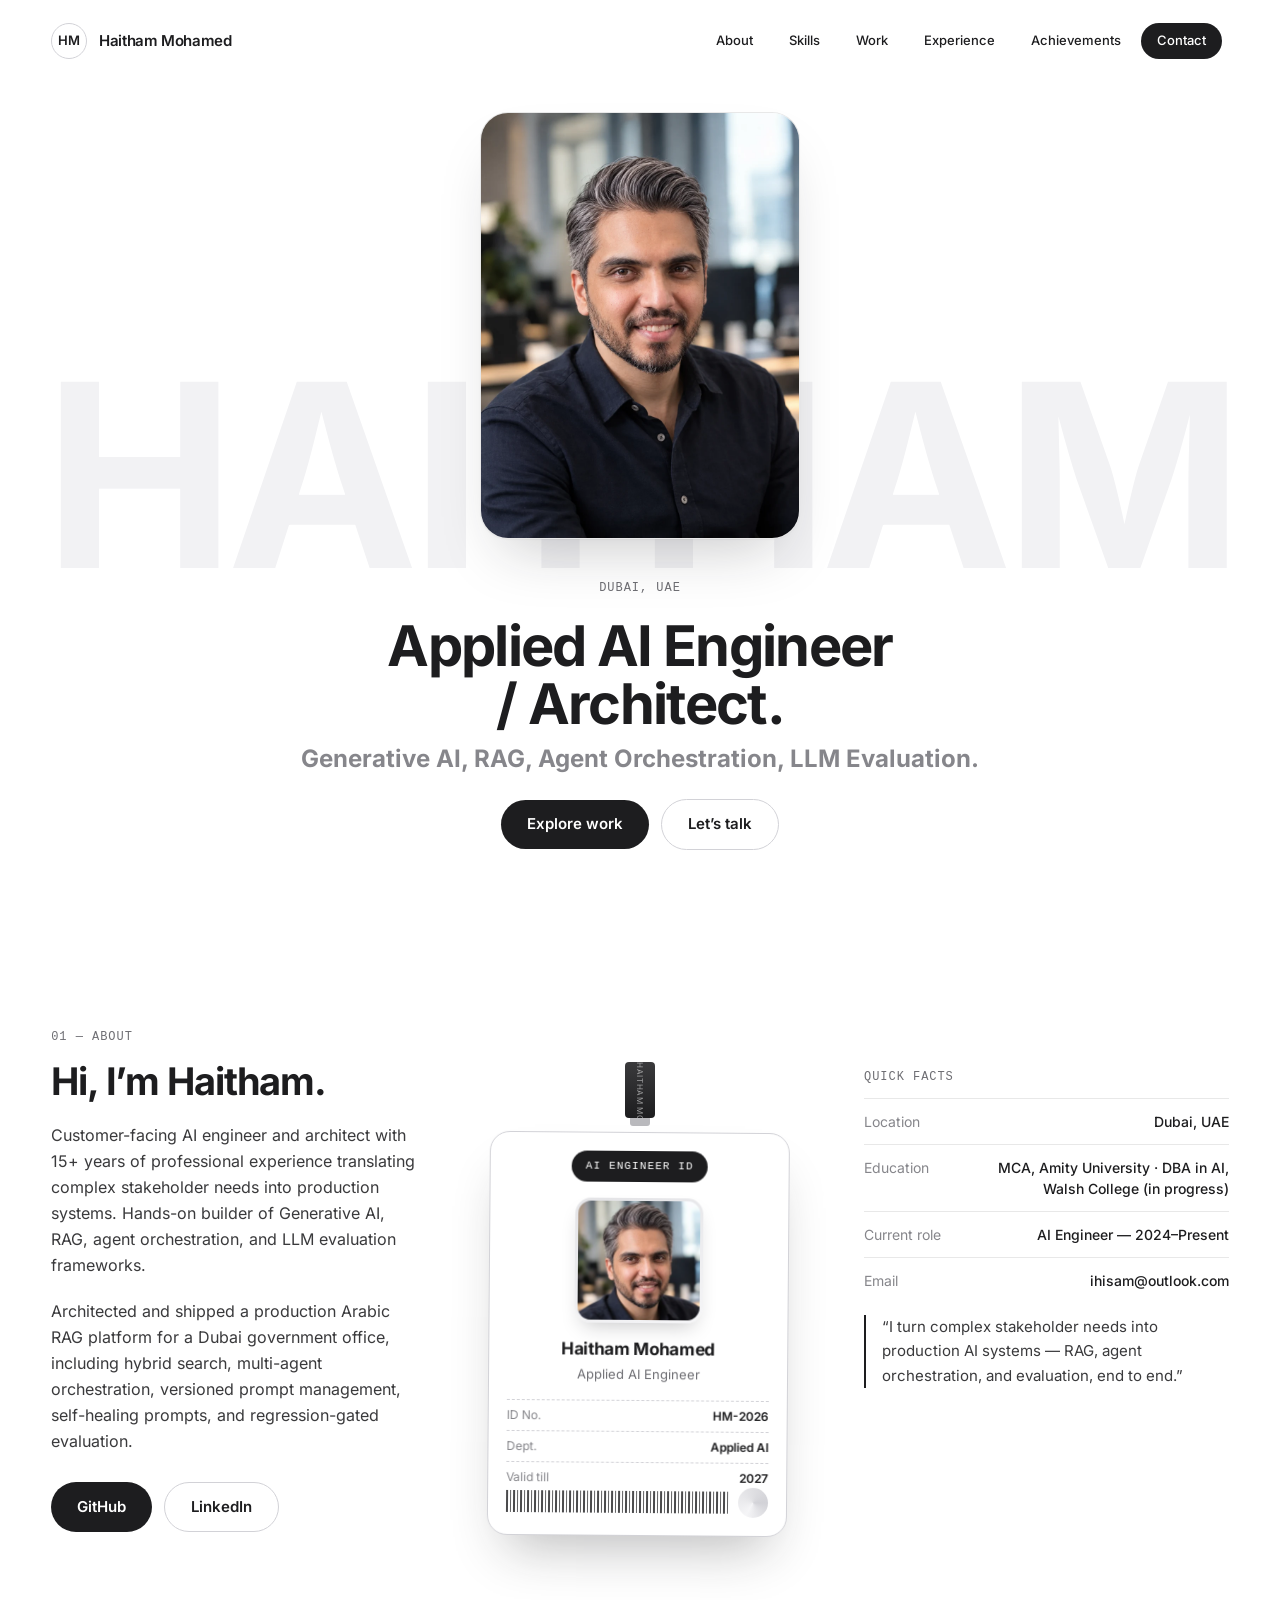
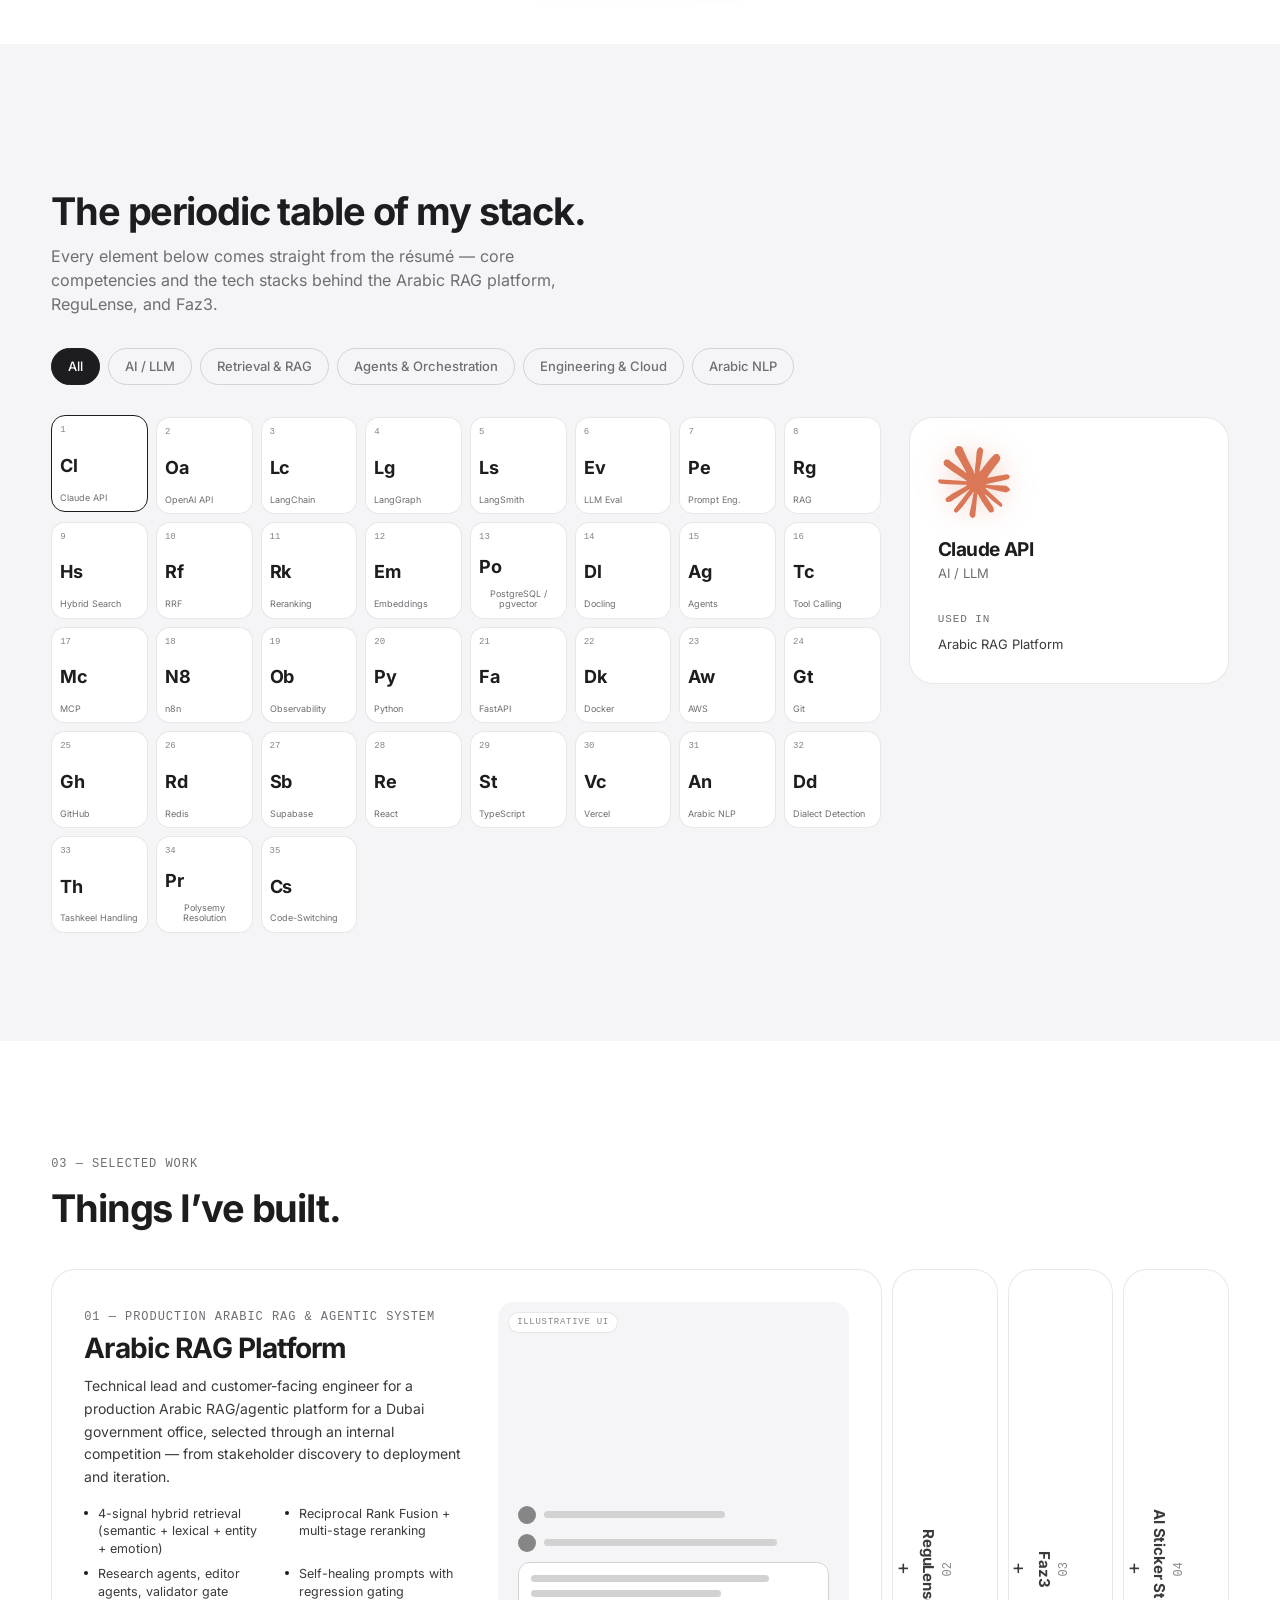
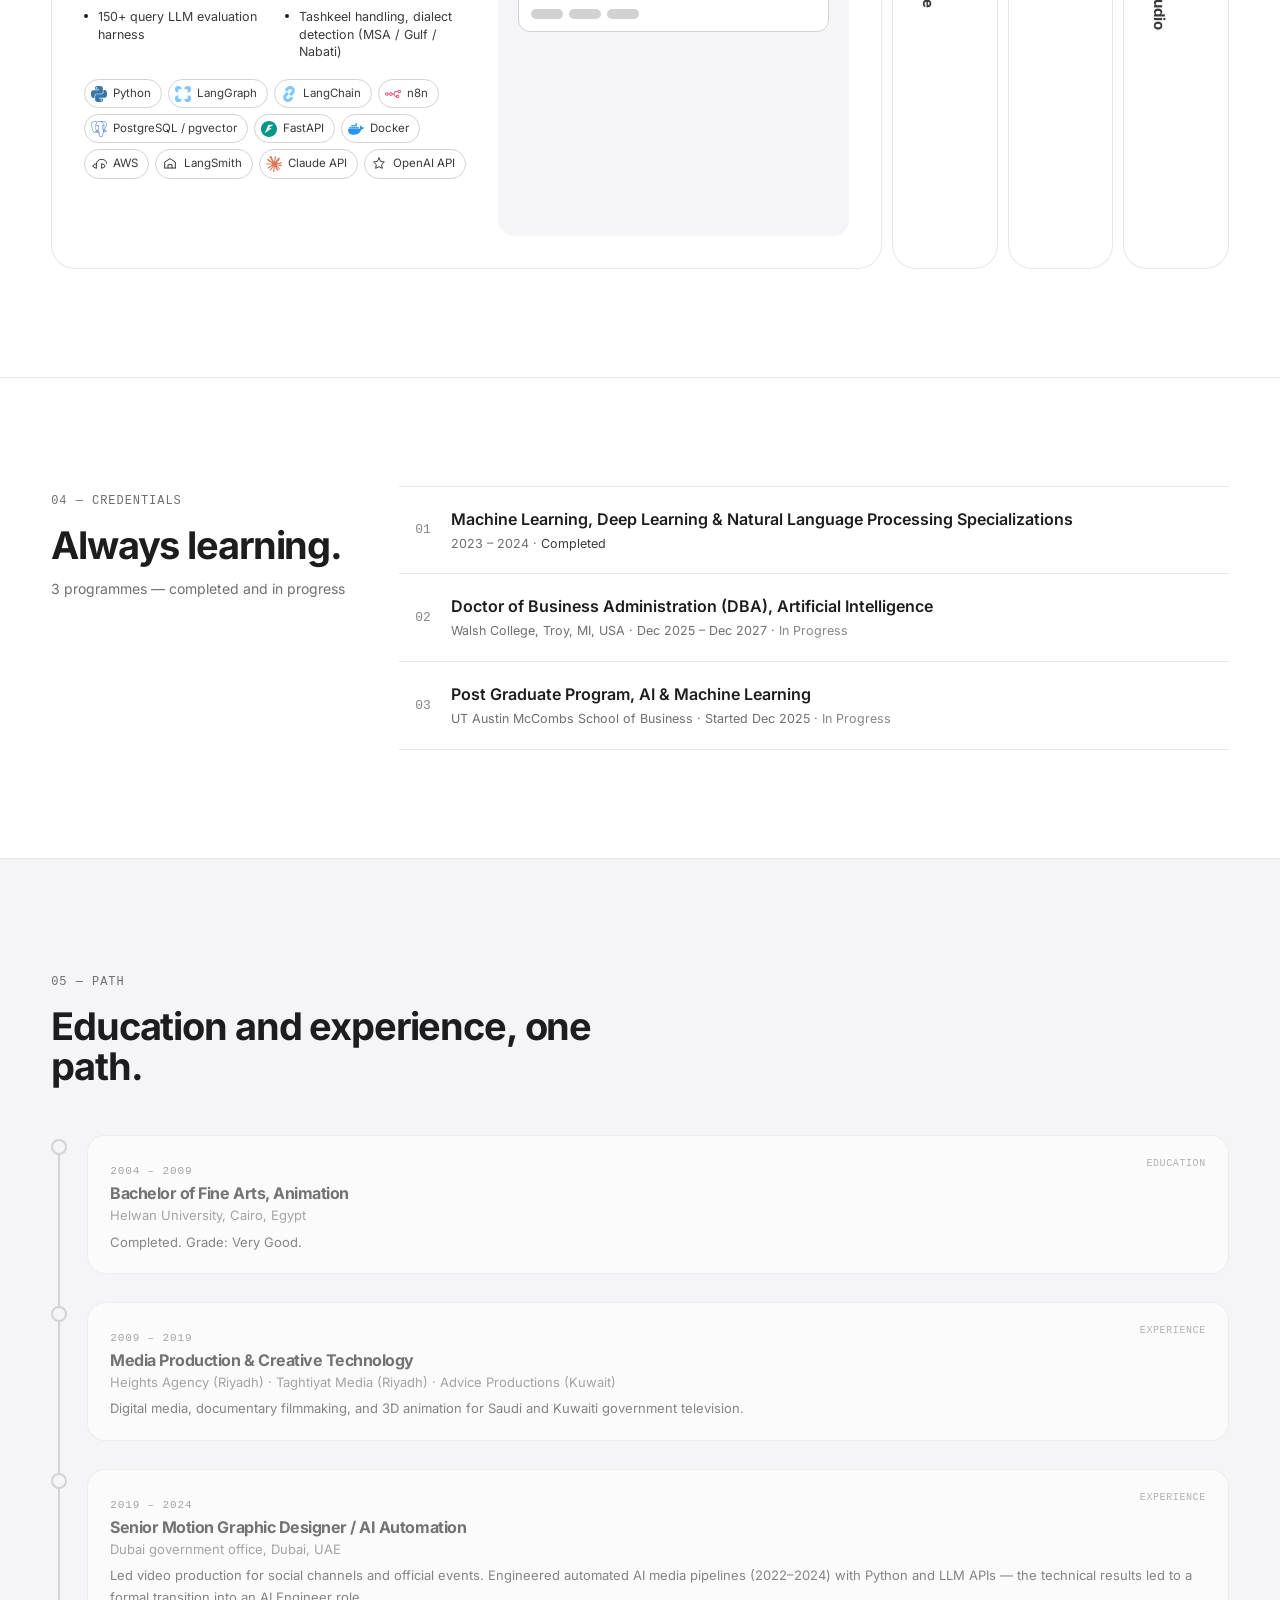
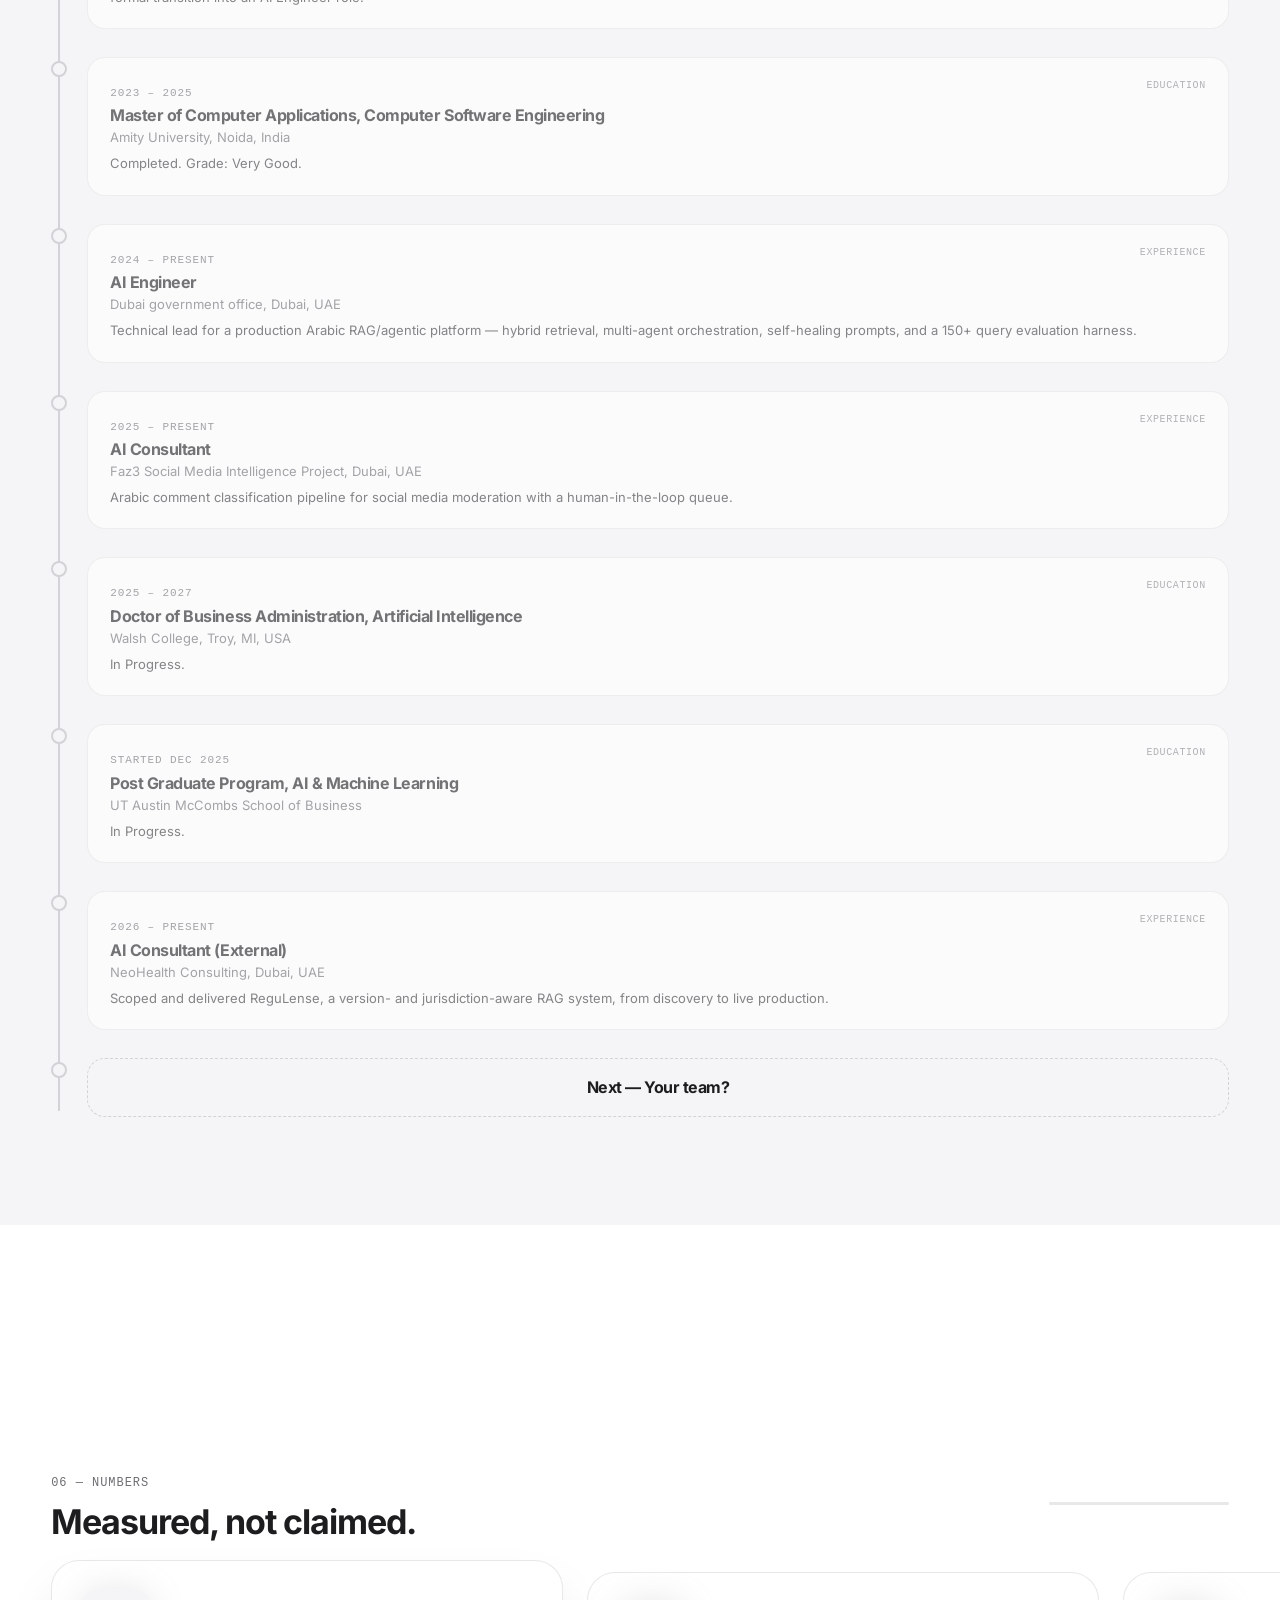
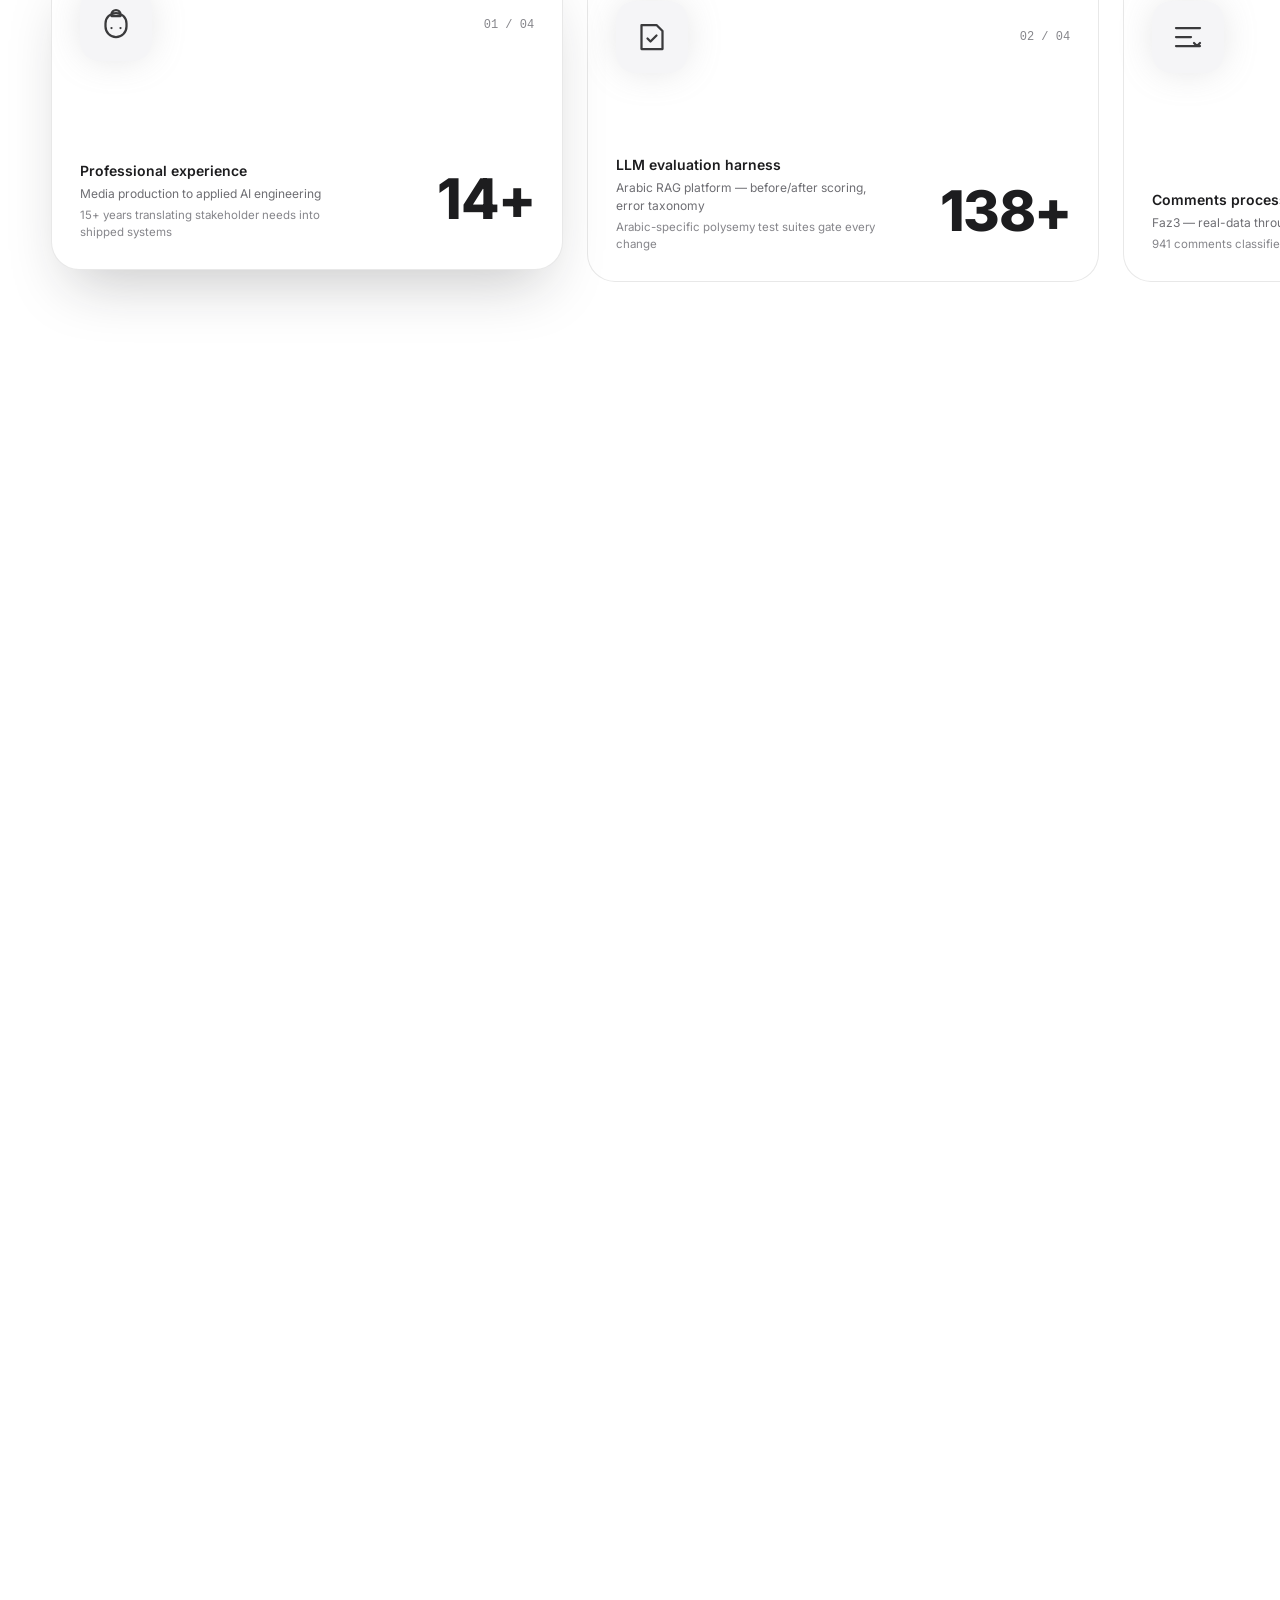
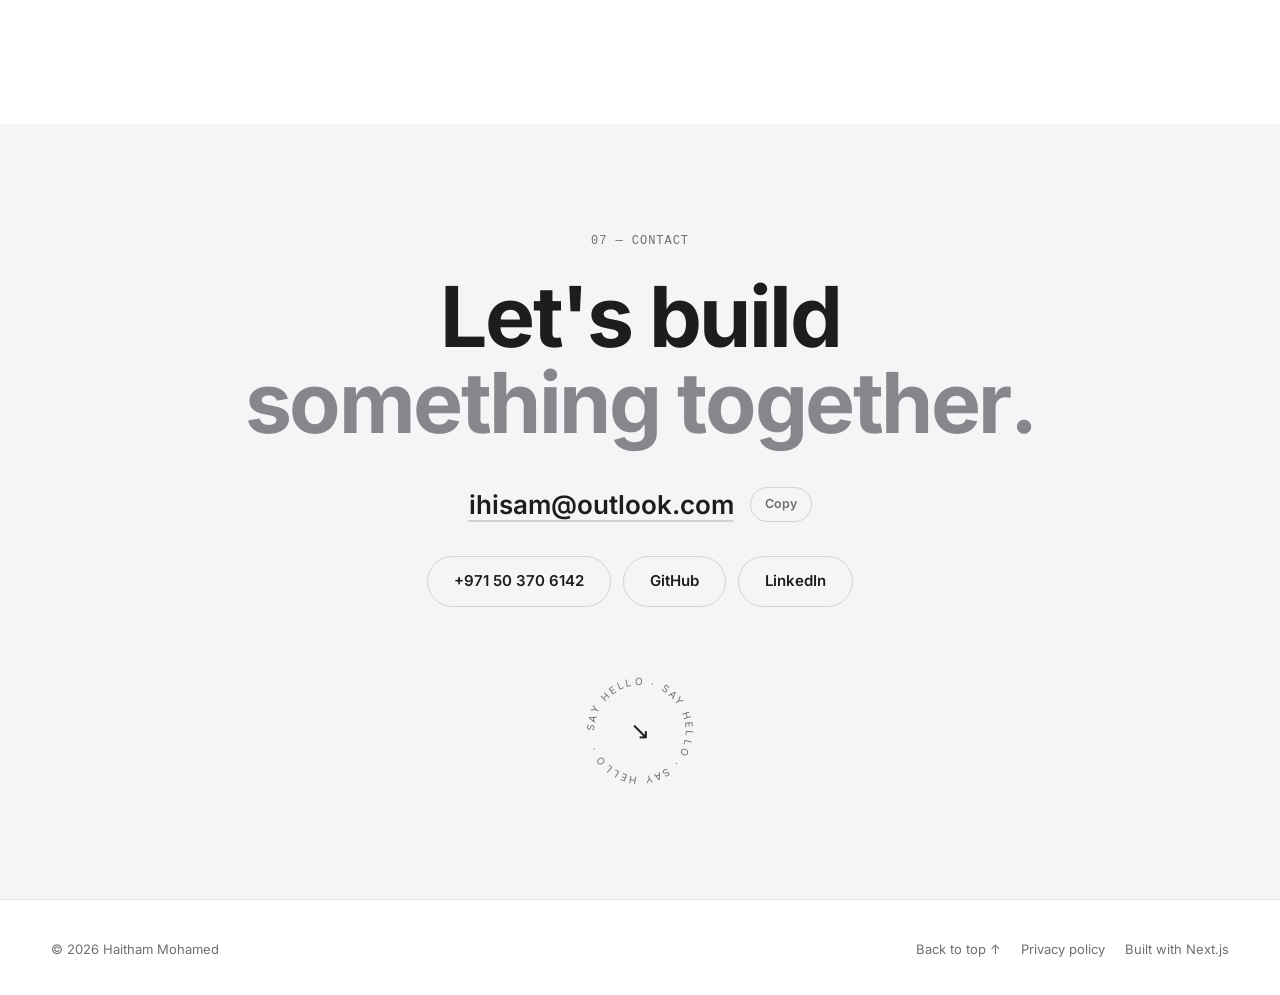
==== commit 97f8071c: "Deploy AI Sticker Studio portfolio project" ====
--- a/index.html
+++ b/index.html
@@ -1,10 +1,10 @@
-<!DOCTYPE html><!--mQfudoiPtnu2RGCjNu_LG--><html lang="en" class="__variable_4fc470 __variable_6d3dcf"><head><meta charSet="utf-8"/><meta name="viewport" content="width=device-width, initial-scale=1"/><link rel="preload" as="image" href="/portrait-hero.webp" fetchPriority="high"/><link rel="preload" as="image" href="/portrait-id.webp"/><link rel="preload" as="image" href="/logos/claude.svg"/><link rel="preload" as="image" href="/logos/python.svg"/><link rel="preload" as="image" href="/logos/langgraph.svg"/><link rel="preload" as="image" href="/logos/langchain.svg"/><link rel="preload" as="image" href="/logos/n8n.svg"/><link rel="preload" as="image" href="/logos/postgresql.svg"/><link rel="preload" as="image" href="/logos/fastapi.svg"/><link rel="preload" as="image" href="/logos/docker.svg"/><link rel="stylesheet" href="/_next/static/css/c5d34f25b418c07d.css" data-precedence="next"/><link rel="preload" as="script" fetchPriority="low" href="/_next/static/chunks/webpack-3337861e85753411.js"/><script src="/_next/static/chunks/4bd1b696-c023c6e3521b1417.js" async=""></script><script src="/_next/static/chunks/255-09fb0d129bb12f51.js" async=""></script><script src="/_next/static/chunks/main-app-99119e488e60b5c7.js" async=""></script><script src="/_next/static/chunks/691-4ffe289271fd5403.js" async=""></script><script src="/_next/static/chunks/app/page-f84d3c4ea79eaef0.js" async=""></script><link rel="preload" as="image" href="/logos/react.svg"/><link rel="preload" as="image" href="/logos/typescript.svg"/><link rel="preload" as="image" href="/logos/supabase.svg"/><meta name="theme-color" content="#ffffff"/><title>Haitham Mohamed — Applied AI Engineer</title><meta name="description" content="Customer-facing AI engineer and architect with 15+ years of professional experience translating complex stakeholder needs into production systems. Hands-on builder of Generative AI, RAG, agent orchestration, and LLM evaluation frameworks."/><meta property="og:title" content="Haitham Mohamed — Applied AI Engineer"/><meta property="og:description" content="Customer-facing AI engineer and architect with 15+ years of professional experience translating complex stakeholder needs into production systems. Hands-on builder of Generative AI, RAG, agent orchestration, and LLM evaluation frameworks."/><meta property="og:url" content="https://haitham72.github.io/"/><meta property="og:site_name" content="Haitham Mohamed"/><meta property="og:locale" content="en_US"/><meta property="og:image" content="https://haitham72.github.io/og.jpg"/><meta property="og:image:width" content="1200"/><meta property="og:image:height" content="630"/><meta property="og:type" content="website"/><meta name="twitter:card" content="summary_large_image"/><meta name="twitter:title" content="Haitham Mohamed — Applied AI Engineer"/><meta name="twitter:description" content="Customer-facing AI engineer and architect with 15+ years of professional experience translating complex stakeholder needs into production systems. Hands-on builder of Generative AI, RAG, agent orchestration, and LLM evaluation frameworks."/><meta name="twitter:image" content="https://haitham72.github.io/og.jpg"/><link rel="icon" href="/favicon.png"/><script src="/_next/static/chunks/polyfills-42372ed130431b0a.js" noModule=""></script></head><body><div hidden=""><!--$--><!--/$--></div><div class="fixed top-0 left-0 h-[2px] bg-[var(--ink)] z-[60] origin-left" style="width:0%;transition:width 120ms linear" aria-hidden="true"></div><header class="fixed top-0 inset-x-0 z-50 pointer-events-none"><nav class="gutter flex items-center justify-between py-4 pointer-events-auto" aria-label="Primary"><a href="#hero" class="flex items-center gap-3 group"><span class="nav-mark w-9 h-9 rounded-full flex items-center justify-center text-[13px] font-semibold font-[var(--font-mono)] border transition-all duration-500" style="border-color:var(--line-strong);background:transparent;color:var(--ink)">HM</span><span class="text-[15px] font-semibold tracking-tight transition-all duration-500 hidden sm:inline" style="opacity:1;transform:none">Haitham Mohamed</span></a><div class="hidden md:flex items-center gap-1 rounded-full px-1.5 py-1.5 transition-all duration-500" style="background:transparent;backdrop-filter:none;-webkit-backdrop-filter:none;border:1px solid transparent;box-shadow:none"><button class="relative px-4 py-2 text-[13px] font-medium rounded-full transition-colors duration-300" style="color:var(--paper)" aria-current="true"><span class="absolute inset-0 rounded-full bg-[var(--ink)] -z-10" style="transition:all 0.4s var(--ease)" aria-hidden="true"></span>About</button><button class="relative px-4 py-2 text-[13px] font-medium rounded-full transition-colors duration-300" style="color:var(--ink)">Skills</button><button class="relative px-4 py-2 text-[13px] font-medium rounded-full transition-colors duration-300" style="color:var(--ink)">Work</button><button class="relative px-4 py-2 text-[13px] font-medium rounded-full transition-colors duration-300" style="color:var(--ink)">Experience</button><button class="relative px-4 py-2 text-[13px] font-medium rounded-full transition-colors duration-300" style="color:var(--ink)">Achievements</button><button class="relative px-4 py-2 text-[13px] font-medium rounded-full transition-colors duration-300" style="color:var(--ink)">Contact</button></div><button class="md:hidden btn btn-secondary !py-2 !px-4 !text-[13px] bg-[var(--paper)]" aria-haspopup="true" aria-expanded="false">Menu</button></nav></header><div class="fixed inset-0 z-[70] bg-[var(--paper)] md:hidden" style="clip-path:circle(0% at 100% 0%);transition:clip-path 0.6s var(--ease);pointer-events:none" role="dialog" aria-modal="true" aria-label="Navigation menu"><div class="gutter py-5 flex items-center justify-between"><span class="text-[15px] font-semibold">Haitham Mohamed</span><button class="btn btn-secondary !py-2 !px-4 !text-[13px]">Close</button></div><ul class="gutter flex flex-col gap-2 mt-8"><li class="overflow-hidden"><button class="flex items-baseline gap-4 py-3 text-[clamp(28px,8vw,44px)] font-semibold tracking-tight" style="transform:translateY(100%);opacity:0;transition:transform 0.5s var(--ease) 0ms, opacity 0.5s var(--ease) 0ms"><span class="font-[var(--font-mono)] text-[14px] text-[var(--faint)]">0<!-- -->1</span>About</button></li><li class="overflow-hidden"><button class="flex items-baseline gap-4 py-3 text-[clamp(28px,8vw,44px)] font-semibold tracking-tight" style="transform:translateY(100%);opacity:0;transition:transform 0.5s var(--ease) 60ms, opacity 0.5s var(--ease) 60ms"><span class="font-[var(--font-mono)] text-[14px] text-[var(--faint)]">0<!-- -->2</span>Skills</button></li><li class="overflow-hidden"><button class="flex items-baseline gap-4 py-3 text-[clamp(28px,8vw,44px)] font-semibold tracking-tight" style="transform:translateY(100%);opacity:0;transition:transform 0.5s var(--ease) 120ms, opacity 0.5s var(--ease) 120ms"><span class="font-[var(--font-mono)] text-[14px] text-[var(--faint)]">0<!-- -->3</span>Work</button></li><li class="overflow-hidden"><button class="flex items-baseline gap-4 py-3 text-[clamp(28px,8vw,44px)] font-semibold tracking-tight" style="transform:translateY(100%);opacity:0;transition:transform 0.5s var(--ease) 180ms, opacity 0.5s var(--ease) 180ms"><span class="font-[var(--font-mono)] text-[14px] text-[var(--faint)]">0<!-- -->4</span>Experience</button></li><li class="overflow-hidden"><button class="flex items-baseline gap-4 py-3 text-[clamp(28px,8vw,44px)] font-semibold tracking-tight" style="transform:translateY(100%);opacity:0;transition:transform 0.5s var(--ease) 240ms, opacity 0.5s var(--ease) 240ms"><span class="font-[var(--font-mono)] text-[14px] text-[var(--faint)]">0<!-- -->5</span>Achievements</button></li><li class="overflow-hidden"><button class="flex items-baseline gap-4 py-3 text-[clamp(28px,8vw,44px)] font-semibold tracking-tight" style="transform:translateY(100%);opacity:0;transition:transform 0.5s var(--ease) 300ms, opacity 0.5s var(--ease) 300ms"><span class="font-[var(--font-mono)] text-[14px] text-[var(--faint)]">0<!-- -->6</span>Contact</button></li></ul></div><style>
+<!DOCTYPE html><!--aG9kewjpobdWS787QDI55--><html lang="en" class="__variable_4fc470"><head><meta charSet="utf-8"/><meta name="viewport" content="width=device-width, initial-scale=1"/><link rel="preload" href="/_next/static/media/6c596dfcddeca1e9-s.p.woff2" as="font" crossorigin="" type="font/woff2"/><link rel="preload" as="image" href="/portrait-hero.webp" fetchPriority="high"/><link rel="preload" as="image" href="/portrait-id.webp"/><link rel="preload" as="image" href="/logos/claude.svg"/><link rel="preload" as="image" href="/logos/python.svg"/><link rel="preload" as="image" href="/logos/langgraph.svg"/><link rel="preload" as="image" href="/logos/langchain.svg"/><link rel="preload" as="image" href="/logos/n8n.svg"/><link rel="preload" as="image" href="/logos/postgresql.svg"/><link rel="preload" as="image" href="/logos/fastapi.svg"/><link rel="preload" as="image" href="/logos/docker.svg"/><link rel="stylesheet" href="/_next/static/css/4bede6d8e6cd61da.css" data-precedence="next"/><link rel="preload" as="script" fetchPriority="low" href="/_next/static/chunks/webpack-4f198a710715a401.js"/><script src="/_next/static/chunks/4bd1b696-c023c6e3521b1417.js" async=""></script><script src="/_next/static/chunks/255-09fb0d129bb12f51.js" async=""></script><script src="/_next/static/chunks/main-app-f1fdd77472a1a031.js" async=""></script><script src="/_next/static/chunks/691-4ffe289271fd5403.js" async=""></script><script src="/_next/static/chunks/app/page-dcf76bea1828e222.js" async=""></script><link rel="preload" as="image" href="/logos/react.svg"/><link rel="preload" as="image" href="/logos/typescript.svg"/><link rel="preload" as="image" href="/logos/supabase.svg"/><link rel="preload" as="image" href="/logos/redis.svg"/><meta name="next-size-adjust" content=""/><meta name="theme-color" content="#ffffff"/><title>Haitham Mohamed — Applied AI Engineer</title><meta name="description" content="Customer-facing AI engineer and architect with 15+ years of professional experience translating complex stakeholder needs into production systems. Hands-on builder of Generative AI, RAG, agent orchestration, and LLM evaluation frameworks."/><meta property="og:title" content="Haitham Mohamed — Applied AI Engineer"/><meta property="og:description" content="Customer-facing AI engineer and architect with 15+ years of professional experience translating complex stakeholder needs into production systems. Hands-on builder of Generative AI, RAG, agent orchestration, and LLM evaluation frameworks."/><meta property="og:url" content="https://haitham72.github.io/"/><meta property="og:site_name" content="Haitham Mohamed"/><meta property="og:locale" content="en_US"/><meta property="og:image" content="https://haitham72.github.io/og.jpg"/><meta property="og:image:width" content="1200"/><meta property="og:image:height" content="630"/><meta property="og:type" content="website"/><meta name="twitter:card" content="summary_large_image"/><meta name="twitter:title" content="Haitham Mohamed — Applied AI Engineer"/><meta name="twitter:description" content="Customer-facing AI engineer and architect with 15+ years of professional experience translating complex stakeholder needs into production systems. Hands-on builder of Generative AI, RAG, agent orchestration, and LLM evaluation frameworks."/><meta name="twitter:image" content="https://haitham72.github.io/og.jpg"/><link rel="icon" href="/favicon.png"/><script src="/_next/static/chunks/polyfills-42372ed130431b0a.js" noModule=""></script></head><body><div hidden=""><!--$--><!--/$--></div><div class="fixed top-0 left-0 h-[2px] bg-[var(--ink)] z-[60] origin-left" style="width:0%;transition:width 120ms linear" aria-hidden="true"></div><header class="fixed top-0 inset-x-0 z-50 pointer-events-none"><nav class="gutter flex items-center justify-between py-4 pointer-events-auto" aria-label="Primary"><a href="#hero" class="flex items-center gap-3 group"><span class="nav-mark w-9 h-9 rounded-full flex items-center justify-center text-[13px] font-semibold font-[var(--font-mono)] border transition-all duration-500" style="border-color:var(--line-strong);background:transparent;color:var(--ink)">HM</span><span class="text-[15px] font-semibold tracking-tight transition-all duration-500 hidden sm:inline" style="opacity:1;transform:none">Haitham Mohamed</span></a><div class="hidden md:flex items-center gap-1 rounded-full px-1.5 py-1.5 transition-all duration-500" style="background:transparent;backdrop-filter:none;-webkit-backdrop-filter:none;border:1px solid transparent;box-shadow:none"><button class="relative px-4 py-2 text-[13px] font-medium rounded-full transition-colors duration-300" style="color:var(--paper)" aria-current="true"><span class="absolute inset-0 rounded-full bg-[var(--ink)] -z-10" style="transition:all 0.4s var(--ease)" aria-hidden="true"></span>About</button><button class="relative px-4 py-2 text-[13px] font-medium rounded-full transition-colors duration-300" style="color:var(--ink)">Skills</button><button class="relative px-4 py-2 text-[13px] font-medium rounded-full transition-colors duration-300" style="color:var(--ink)">Work</button><button class="relative px-4 py-2 text-[13px] font-medium rounded-full transition-colors duration-300" style="color:var(--ink)">Experience</button><button class="relative px-4 py-2 text-[13px] font-medium rounded-full transition-colors duration-300" style="color:var(--ink)">Achievements</button><button class="relative px-4 py-2 text-[13px] font-medium rounded-full transition-colors duration-300" style="color:var(--ink)">Contact</button></div><button class="md:hidden btn btn-secondary !py-2 !px-4 !text-[13px] bg-[var(--paper)]" aria-haspopup="true" aria-expanded="false">Menu</button></nav></header><div class="fixed inset-0 z-[70] bg-[var(--paper)] md:hidden" style="clip-path:circle(0% at 100% 0%);transition:clip-path 0.6s var(--ease);pointer-events:none" role="dialog" aria-modal="true" aria-label="Navigation menu"><div class="gutter py-5 flex items-center justify-between"><span class="text-[15px] font-semibold">Haitham Mohamed</span><button class="btn btn-secondary !py-2 !px-4 !text-[13px]">Close</button></div><ul class="gutter flex flex-col gap-2 mt-8"><li class="overflow-hidden"><button class="flex items-baseline gap-4 py-3 text-[clamp(28px,8vw,44px)] font-semibold tracking-tight" style="transform:translateY(100%);opacity:0;transition:transform 0.5s var(--ease) 0ms, opacity 0.5s var(--ease) 0ms"><span class="font-[var(--font-mono)] text-[14px] text-[var(--faint)]">0<!-- -->1</span>About</button></li><li class="overflow-hidden"><button class="flex items-baseline gap-4 py-3 text-[clamp(28px,8vw,44px)] font-semibold tracking-tight" style="transform:translateY(100%);opacity:0;transition:transform 0.5s var(--ease) 60ms, opacity 0.5s var(--ease) 60ms"><span class="font-[var(--font-mono)] text-[14px] text-[var(--faint)]">0<!-- -->2</span>Skills</button></li><li class="overflow-hidden"><button class="flex items-baseline gap-4 py-3 text-[clamp(28px,8vw,44px)] font-semibold tracking-tight" style="transform:translateY(100%);opacity:0;transition:transform 0.5s var(--ease) 120ms, opacity 0.5s var(--ease) 120ms"><span class="font-[var(--font-mono)] text-[14px] text-[var(--faint)]">0<!-- -->3</span>Work</button></li><li class="overflow-hidden"><button class="flex items-baseline gap-4 py-3 text-[clamp(28px,8vw,44px)] font-semibold tracking-tight" style="transform:translateY(100%);opacity:0;transition:transform 0.5s var(--ease) 180ms, opacity 0.5s var(--ease) 180ms"><span class="font-[var(--font-mono)] text-[14px] text-[var(--faint)]">0<!-- -->4</span>Experience</button></li><li class="overflow-hidden"><button class="flex items-baseline gap-4 py-3 text-[clamp(28px,8vw,44px)] font-semibold tracking-tight" style="transform:translateY(100%);opacity:0;transition:transform 0.5s var(--ease) 240ms, opacity 0.5s var(--ease) 240ms"><span class="font-[var(--font-mono)] text-[14px] text-[var(--faint)]">0<!-- -->5</span>Achievements</button></li><li class="overflow-hidden"><button class="flex items-baseline gap-4 py-3 text-[clamp(28px,8vw,44px)] font-semibold tracking-tight" style="transform:translateY(100%);opacity:0;transition:transform 0.5s var(--ease) 300ms, opacity 0.5s var(--ease) 300ms"><span class="font-[var(--font-mono)] text-[14px] text-[var(--faint)]">0<!-- -->6</span>Contact</button></li></ul></div><style>
         .nav-mark:hover { transform: rotate(360deg); }
       </style><main><section id="hero" class="relative min-h-[100svh] flex items-center justify-center overflow-hidden gutter pt-28 pb-16" aria-label="Introduction"><span class="hero-ghost absolute left-1/2 top-[52%] -translate-x-1/2 -translate-y-1/2 select-none pointer-events-none whitespace-nowrap font-[var(--font-display)] font-bold" aria-hidden="true">HAITHAM</span><div class="relative z-10 content-max w-full flex flex-col items-center text-center gap-10"><div class="hero-portrait card card-elevated relative overflow-hidden"><img src="/portrait-hero.webp" alt="Haitham Mohamed, Applied AI Engineer, portrait photo" width="900" height="1200" class="w-full h-full object-cover" fetchPriority="high"/></div><div class="flex flex-col items-center gap-5"><p class="section-tag">Dubai, UAE</p><h1 class="text-[clamp(32px,6vw,56px)] max-w-[20ch] text-balance">Applied AI Engineer / Architect<!-- -->.<span class="block text-[var(--faint)] font-[var(--font-display)] font-bold text-[clamp(18px,2.4vw,24px)] mt-3 tracking-normal">Generative AI, RAG, Agent Orchestration, LLM Evaluation<!-- -->.</span></h1><div class="flex flex-wrap items-center justify-center gap-3 mt-2"><button class="btn btn-primary">Explore work</button><button class="btn btn-secondary">Let’s talk</button></div></div></div><style>
         .hero-ghost {
           font-size: clamp(90px, 20vw, 300px);
           line-height: 1;
-          color: #eef3ff;
+          color: #f2f2f4;
           letter-spacing: -0.03em;
           z-index: 0;
         }
@@ -23,7 +23,7 @@
         @media (prefers-reduced-motion: reduce) {
           .hero-portrait { animation: none; }
         }
-      </style></section><section id="about" class="section-pad gutter" aria-label="About"><div class="content-max"><div class="rv section-tag mb-4">01 — About</div><div class="about-grid"><div class="rv flex flex-col gap-5 max-w-[48ch]"><h2 class="text-[clamp(26px,4vw,38px)]">Hi, I’m <span class="accent">Haitham</span>.</h2><p class="text-[var(--ink-2)] leading-relaxed">Customer-facing AI engineer and architect with 15+ years of professional experience translating complex stakeholder needs into production systems. Hands-on builder of Generative AI, RAG, agent orchestration, and LLM evaluation frameworks.</p><p class="text-[var(--ink-2)] leading-relaxed">Architected and shipped a production Arabic RAG platform for a Dubai government office, including hybrid search, multi-agent orchestration, versioned prompt management, self-healing prompts, and regression-gated evaluation.</p><div class="flex flex-wrap gap-3 mt-2"><a href="https://github.com/haitham72" target="_blank" rel="noopener noreferrer" class="btn btn-primary">GitHub</a><a href="https://linkedin.com/in/haitham72" target="_blank" rel="noopener noreferrer" class="btn btn-secondary">LinkedIn</a></div></div><div class="rv flex justify-center"><div class="id-wrap"><div class="id-strap-mount" aria-hidden="true"><div class="id-strap"><span class="id-strap-text">HAITHAM MOHAMED<!-- --> · <!-- -->APPLIED AI ENGINEER<!-- --> <!-- -->·<!-- --> </span></div><div class="id-clip"></div></div><div class="id-pendulum"><div class="id-card" data-flipped="false" tabindex="0" role="button" aria-pressed="false" aria-label="ID card. Press Enter or Space to flip."><div class="id-face id-front"><div class="id-band">AI ENGINEER ID</div><div class="id-photo-ring"><img src="/portrait-id.webp" alt="" width="128" height="156"/></div><div class="id-name">Haitham Mohamed</div><div class="id-role">Applied AI Engineer</div><dl class="id-rows"><div><dt>ID No.</dt><dd>HM-2026</dd></div><div><dt>Dept.</dt><dd>Applied AI</dd></div><div><dt>Valid till</dt><dd>2027</dd></div></dl><div class="id-footer"><div class="id-barcode" aria-hidden="true"></div><div class="id-holo" aria-hidden="true"></div></div></div><div class="id-face id-back"><div class="id-band">WHAT I AM</div><ul class="id-back-list"><li>Applied AI Engineer / Architect — RAG, agent orchestration, LLM evaluation.</li><li>MCA, Computer Software Engineering — Amity University (Very Good).</li><li>DBA, Artificial Intelligence — Walsh College (in progress).</li><li>Key systems: Arabic RAG platform, ReguLense, Faz3.</li><li>Native Arabic, professional English.</li></ul><div class="id-signature">If found, say hello · ihisam@outlook.com</div></div></div></div><style>
+      </style></section><section id="about" class="section-pad gutter" aria-label="About"><div class="content-max"><div class="rv section-tag mb-4">01 — About</div><div class="about-grid"><div class="rv flex flex-col gap-5 max-w-[48ch]"><h2 class="text-[clamp(26px,4vw,38px)]">Hi, I’m <!-- -->Haitham<!-- -->.</h2><p class="text-[var(--ink-2)] leading-relaxed">Customer-facing AI engineer and architect with 15+ years of professional experience translating complex stakeholder needs into production systems. Hands-on builder of Generative AI, RAG, agent orchestration, and LLM evaluation frameworks.</p><p class="text-[var(--ink-2)] leading-relaxed">Architected and shipped a production Arabic RAG platform for a Dubai government office, including hybrid search, multi-agent orchestration, versioned prompt management, self-healing prompts, and regression-gated evaluation.</p><div class="flex flex-wrap gap-3 mt-2"><a href="https://github.com/haitham72" target="_blank" rel="noopener noreferrer" class="btn btn-primary">GitHub</a><a href="https://linkedin.com/in/haitham72" target="_blank" rel="noopener noreferrer" class="btn btn-secondary">LinkedIn</a></div></div><div class="rv flex justify-center"><div class="id-wrap"><div class="id-strap-mount" aria-hidden="true"><div class="id-strap"><span class="id-strap-text">HAITHAM MOHAMED<!-- --> · <!-- -->APPLIED AI ENGINEER<!-- --> <!-- -->·<!-- --> </span></div><div class="id-clip"></div></div><div class="id-pendulum"><div class="id-card" data-flipped="false" tabindex="0" role="button" aria-pressed="false" aria-label="ID card. Press Enter or Space to flip."><div class="id-face id-front"><div class="id-band">AI ENGINEER ID</div><div class="id-photo-ring"><img src="/portrait-id.webp" alt="" width="128" height="156"/></div><div class="id-name">Haitham Mohamed</div><div class="id-role">Applied AI Engineer</div><dl class="id-rows"><div><dt>ID No.</dt><dd>HM-2026</dd></div><div><dt>Dept.</dt><dd>Applied AI</dd></div><div><dt>Valid till</dt><dd>2027</dd></div></dl><div class="id-footer"><div class="id-barcode" aria-hidden="true"></div><div class="id-holo" aria-hidden="true"></div></div></div><div class="id-face id-back"><div class="id-band">WHAT I AM</div><ul class="id-back-list"><li>Applied AI Engineer / Architect — RAG, agent orchestration, LLM evaluation.</li><li>MCA, Computer Software Engineering — Amity University (Very Good).</li><li>DBA, Artificial Intelligence — Walsh College (in progress).</li><li>Key systems: Arabic RAG platform, ReguLense, Faz3.</li><li>Native Arabic, professional English.</li></ul><div class="id-signature">If found, say hello · ihisam@outlook.com</div></div></div></div><style>
         .id-wrap {
           display: flex;
           flex-direction: column;
@@ -38,7 +38,7 @@
         .id-strap {
           width: 30px;
           height: 56px;
-          background: linear-gradient(180deg, var(--accent), var(--ink));
+          background: linear-gradient(180deg, var(--ink-2), var(--ink));
           border-radius: 4px;
           overflow: hidden;
           position: relative;
@@ -89,7 +89,7 @@
           border-radius: 20px;
           border: 1px solid var(--line-strong);
           background: var(--card);
-          box-shadow: 0 30px 50px -20px rgba(11,21,51,0.3);
+          box-shadow: 0 30px 50px -20px rgba(29,29,31,0.3);
           padding: 18px;
           display: flex;
           flex-direction: column;
@@ -114,8 +114,8 @@
           height: 156px;
           border-radius: 16px;
           padding: 3px;
-          background: var(--brand-grad);
-          box-shadow: 0 10px 20px -8px rgba(11,21,51,0.25);
+          background: linear-gradient(160deg, #e3e3e6, #f5f5f7);
+          box-shadow: 0 10px 20px -8px rgba(29,29,31,0.25);
           overflow: hidden;
           transition: transform 0.4s var(--ease);
         }
@@ -171,7 +171,7 @@
           width: 30px;
           height: 30px;
           border-radius: 50%;
-          background: conic-gradient(from 90deg, var(--teal-soft), var(--accent-soft), var(--orange-soft), var(--teal-soft));
+          background: conic-gradient(from 90deg, #d2d2d7, #f5f5f7, #e3e3e6, #d2d2d7);
         }
         .id-back-list {
           font-size: 13px;
@@ -204,7 +204,7 @@
           width: 100%;
           text-align: center;
         }
-      </style></div></div><div class="rv flex flex-col gap-6 max-w-[44ch] md:ml-auto"><div><p class="section-tag mb-3">Quick facts</p><dl class="flex flex-col gap-3"><div class="flex justify-between gap-6 border-t border-[var(--line)] pt-3 text-[14px]"><dt class="text-[var(--faint)]">Location</dt><dd class="font-medium text-right">Dubai, UAE</dd></div><div class="flex justify-between gap-6 border-t border-[var(--line)] pt-3 text-[14px]"><dt class="text-[var(--faint)]">Education</dt><dd class="font-medium text-right">MCA, Amity University · DBA in AI, Walsh College (in progress)</dd></div><div class="flex justify-between gap-6 border-t border-[var(--line)] pt-3 text-[14px]"><dt class="text-[var(--faint)]">Current role</dt><dd class="font-medium text-right">AI Engineer — 2024–Present</dd></div><div class="flex justify-between gap-6 border-t border-[var(--line)] pt-3 text-[14px]"><dt class="text-[var(--faint)]">Email</dt><dd class="font-medium text-right">ihisam@outlook.com</dd></div></dl></div><blockquote class="border-l-2 border-[var(--orange)] pl-4 text-[var(--ink-2)] italic-none text-[15px] leading-relaxed">“<!-- -->I turn complex stakeholder needs into production AI systems — RAG, agent orchestration, and evaluation, end to end.<!-- -->”</blockquote></div></div></div><style>
+      </style></div></div><div class="rv flex flex-col gap-6 max-w-[44ch] md:ml-auto"><div><p class="section-tag mb-3">Quick facts</p><dl class="flex flex-col gap-3"><div class="flex justify-between gap-6 border-t border-[var(--line)] pt-3 text-[14px]"><dt class="text-[var(--faint)]">Location</dt><dd class="font-medium text-right">Dubai, UAE</dd></div><div class="flex justify-between gap-6 border-t border-[var(--line)] pt-3 text-[14px]"><dt class="text-[var(--faint)]">Education</dt><dd class="font-medium text-right">MCA, Amity University · DBA in AI, Walsh College (in progress)</dd></div><div class="flex justify-between gap-6 border-t border-[var(--line)] pt-3 text-[14px]"><dt class="text-[var(--faint)]">Current role</dt><dd class="font-medium text-right">AI Engineer — 2024–Present</dd></div><div class="flex justify-between gap-6 border-t border-[var(--line)] pt-3 text-[14px]"><dt class="text-[var(--faint)]">Email</dt><dd class="font-medium text-right">ihisam@outlook.com</dd></div></dl></div><blockquote class="border-l-2 border-[var(--ink)] pl-4 text-[var(--ink-2)] italic-none text-[15px] leading-relaxed">“<!-- -->I turn complex stakeholder needs into production AI systems — RAG, agent orchestration, and evaluation, end to end.<!-- -->”</blockquote></div></div></div><style>
         .about-grid {
           display: grid;
           grid-template-columns: minmax(0,1fr) 320px minmax(0,1fr);
@@ -222,7 +222,7 @@
             align-items: flex-start;
           }
         }
-      </style></section><section id="skills" class="section-pad gutter bg-[var(--paper-alt)]" aria-label="Skills"><div class="content-max"><div class="rv section-tag mb-4">02 — Stack</div><h2 class="rv text-[clamp(26px,4vw,38px)] mb-3">The periodic table of my <span class="accent">stack</span>.</h2><p class="rv text-[var(--mute)] max-w-[56ch] mb-8">Every element below comes straight from the résumé — core competencies and the tech stacks behind the Arabic RAG platform, ReguLense, and Faz3.</p><div class="rv flex flex-wrap gap-2 mb-8" role="group" aria-label="Filter by family"><button class="chip" data-active="true">All</button><button class="chip" data-active="false">AI / LLM</button><button class="chip" data-active="false">Retrieval &amp; RAG</button><button class="chip" data-active="false">Agents &amp; Orchestration</button><button class="chip" data-active="false">Engineering &amp; Cloud</button><button class="chip" data-active="false">Arabic NLP</button></div><div class="skills-layout"><div class="skills-grid" role="list"><button role="listitem" class="tile rv" data-dim="false" data-selected="true" style="--i:0;--tile-bg:var(--accent-soft);--tile-ink:var(--accent)" aria-label="Claude API, AI / LLM"><span class="tile-number">1</span><span class="tile-symbol">Cl</span><span class="tile-name">Claude API</span></button><button role="listitem" class="tile rv" data-dim="false" data-selected="false" style="--i:1;--tile-bg:var(--accent-soft);--tile-ink:var(--accent)" aria-label="OpenAI API, AI / LLM"><span class="tile-number">2</span><span class="tile-symbol">Oa</span><span class="tile-name">OpenAI API</span></button><button role="listitem" class="tile rv" data-dim="false" data-selected="false" style="--i:2;--tile-bg:var(--accent-soft);--tile-ink:var(--accent)" aria-label="LangChain, AI / LLM"><span class="tile-number">3</span><span class="tile-symbol">Lc</span><span class="tile-name">LangChain</span></button><button role="listitem" class="tile rv" data-dim="false" data-selected="false" style="--i:3;--tile-bg:var(--accent-soft);--tile-ink:var(--accent)" aria-label="LangGraph, AI / LLM"><span class="tile-number">4</span><span class="tile-symbol">Lg</span><span class="tile-name">LangGraph</span></button><button role="listitem" class="tile rv" data-dim="false" data-selected="false" style="--i:4;--tile-bg:var(--accent-soft);--tile-ink:var(--accent)" aria-label="LangSmith, AI / LLM"><span class="tile-number">5</span><span class="tile-symbol">Ls</span><span class="tile-name">LangSmith</span></button><button role="listitem" class="tile rv" data-dim="false" data-selected="false" style="--i:5;--tile-bg:var(--accent-soft);--tile-ink:var(--accent)" aria-label="LLM Eval, AI / LLM"><span class="tile-number">6</span><span class="tile-symbol">Ev</span><span class="tile-name">LLM Eval</span></button><button role="listitem" class="tile rv" data-dim="false" data-selected="false" style="--i:6;--tile-bg:var(--accent-soft);--tile-ink:var(--accent)" aria-label="Prompt Eng., AI / LLM"><span class="tile-number">7</span><span class="tile-symbol">Pe</span><span class="tile-name">Prompt Eng.</span></button><button role="listitem" class="tile rv" data-dim="false" data-selected="false" style="--i:7;--tile-bg:var(--green-soft);--tile-ink:var(--green)" aria-label="RAG, Retrieval &amp; RAG"><span class="tile-number">8</span><span class="tile-symbol">Rg</span><span class="tile-name">RAG</span></button><button role="listitem" class="tile rv" data-dim="false" data-selected="false" style="--i:1;--tile-bg:var(--green-soft);--tile-ink:var(--green)" aria-label="Hybrid Search, Retrieval &amp; RAG"><span class="tile-number">9</span><span class="tile-symbol">Hs</span><span class="tile-name">Hybrid Search</span></button><button role="listitem" class="tile rv" data-dim="false" data-selected="false" style="--i:2;--tile-bg:var(--green-soft);--tile-ink:var(--green)" aria-label="RRF, Retrieval &amp; RAG"><span class="tile-number">10</span><span class="tile-symbol">Rf</span><span class="tile-name">RRF</span></button><button role="listitem" class="tile rv" data-dim="false" data-selected="false" style="--i:3;--tile-bg:var(--green-soft);--tile-ink:var(--green)" aria-label="Reranking, Retrieval &amp; RAG"><span class="tile-number">11</span><span class="tile-symbol">Rk</span><span class="tile-name">Reranking</span></button><button role="listitem" class="tile rv" data-dim="false" data-selected="false" style="--i:4;--tile-bg:var(--green-soft);--tile-ink:var(--green)" aria-label="Embeddings, Retrieval &amp; RAG"><span class="tile-number">12</span><span class="tile-symbol">Em</span><span class="tile-name">Embeddings</span></button><button role="listitem" class="tile rv" data-dim="false" data-selected="false" style="--i:5;--tile-bg:var(--green-soft);--tile-ink:var(--green)" aria-label="PostgreSQL / pgvector, Retrieval &amp; RAG"><span class="tile-number">13</span><span class="tile-symbol">Po</span><span class="tile-name">PostgreSQL / pgvector</span></button><button role="listitem" class="tile rv" data-dim="false" data-selected="false" style="--i:6;--tile-bg:var(--green-soft);--tile-ink:var(--green)" aria-label="Docling, Retrieval &amp; RAG"><span class="tile-number">14</span><span class="tile-symbol">Dl</span><span class="tile-name">Docling</span></button><button role="listitem" class="tile rv" data-dim="false" data-selected="false" style="--i:7;--tile-bg:var(--violet-soft);--tile-ink:var(--violet)" aria-label="Agents, Agents &amp; Orchestration"><span class="tile-number">15</span><span class="tile-symbol">Ag</span><span class="tile-name">Agents</span></button><button role="listitem" class="tile rv" data-dim="false" data-selected="false" style="--i:8;--tile-bg:var(--violet-soft);--tile-ink:var(--violet)" aria-label="Tool Calling, Agents &amp; Orchestration"><span class="tile-number">16</span><span class="tile-symbol">Tc</span><span class="tile-name">Tool Calling</span></button><button role="listitem" class="tile rv" data-dim="false" data-selected="false" style="--i:2;--tile-bg:var(--violet-soft);--tile-ink:var(--violet)" aria-label="MCP, Agents &amp; Orchestration"><span class="tile-number">17</span><span class="tile-symbol">Mc</span><span class="tile-name">MCP</span></button><button role="listitem" class="tile rv" data-dim="false" data-selected="false" style="--i:3;--tile-bg:var(--violet-soft);--tile-ink:var(--violet)" aria-label="n8n, Agents &amp; Orchestration"><span class="tile-number">18</span><span class="tile-symbol">N8</span><span class="tile-name">n8n</span></button><button role="listitem" class="tile rv" data-dim="false" data-selected="false" style="--i:4;--tile-bg:var(--violet-soft);--tile-ink:var(--violet)" aria-label="Observability, Agents &amp; Orchestration"><span class="tile-number">19</span><span class="tile-symbol">Ob</span><span class="tile-name">Observability</span></button><button role="listitem" class="tile rv" data-dim="false" data-selected="false" style="--i:5;--tile-bg:var(--teal-soft);--tile-ink:var(--teal)" aria-label="Python, Engineering &amp; Cloud"><span class="tile-number">20</span><span class="tile-symbol">Py</span><span class="tile-name">Python</span></button><button role="listitem" class="tile rv" data-dim="false" data-selected="false" style="--i:6;--tile-bg:var(--teal-soft);--tile-ink:var(--teal)" aria-label="FastAPI, Engineering &amp; Cloud"><span class="tile-number">21</span><span class="tile-symbol">Fa</span><span class="tile-name">FastAPI</span></button><button role="listitem" class="tile rv" data-dim="false" data-selected="false" style="--i:7;--tile-bg:var(--teal-soft);--tile-ink:var(--teal)" aria-label="Docker, Engineering &amp; Cloud"><span class="tile-number">22</span><span class="tile-symbol">Dk</span><span class="tile-name">Docker</span></button><button role="listitem" class="tile rv" data-dim="false" data-selected="false" style="--i:8;--tile-bg:var(--teal-soft);--tile-ink:var(--teal)" aria-label="AWS, Engineering &amp; Cloud"><span class="tile-number">23</span><span class="tile-symbol">Aw</span><span class="tile-name">AWS</span></button><button role="listitem" class="tile rv" data-dim="false" data-selected="false" style="--i:9;--tile-bg:var(--teal-soft);--tile-ink:var(--teal)" aria-label="Git, Engineering &amp; Cloud"><span class="tile-number">24</span><span class="tile-symbol">Gt</span><span class="tile-name">Git</span></button><button role="listitem" class="tile rv" data-dim="false" data-selected="false" style="--i:3;--tile-bg:var(--teal-soft);--tile-ink:var(--teal)" aria-label="GitHub, Engineering &amp; Cloud"><span class="tile-number">25</span><span class="tile-symbol">Gh</span><span class="tile-name">GitHub</span></button><button role="listitem" class="tile rv" data-dim="false" data-selected="false" style="--i:4;--tile-bg:var(--teal-soft);--tile-ink:var(--teal)" aria-label="Redis, Engineering &amp; Cloud"><span class="tile-number">26</span><span class="tile-symbol">Rd</span><span class="tile-name">Redis</span></button><button role="listitem" class="tile rv" data-dim="false" data-selected="false" style="--i:5;--tile-bg:var(--teal-soft);--tile-ink:var(--teal)" aria-label="Supabase, Engineering &amp; Cloud"><span class="tile-number">27</span><span class="tile-symbol">Sb</span><span class="tile-name">Supabase</span></button><button role="listitem" class="tile rv" data-dim="false" data-selected="false" style="--i:6;--tile-bg:var(--teal-soft);--tile-ink:var(--teal)" aria-label="React, Engineering &amp; Cloud"><span class="tile-number">28</span><span class="tile-symbol">Re</span><span class="tile-name">React</span></button><button role="listitem" class="tile rv" data-dim="false" data-selected="false" style="--i:7;--tile-bg:var(--teal-soft);--tile-ink:var(--teal)" aria-label="TypeScript, Engineering &amp; Cloud"><span class="tile-number">29</span><span class="tile-symbol">St</span><span class="tile-name">TypeScript</span></button><button role="listitem" class="tile rv" data-dim="false" data-selected="false" style="--i:8;--tile-bg:var(--teal-soft);--tile-ink:var(--teal)" aria-label="Vercel, Engineering &amp; Cloud"><span class="tile-number">30</span><span class="tile-symbol">Vc</span><span class="tile-name">Vercel</span></button><button role="listitem" class="tile rv" data-dim="false" data-selected="false" style="--i:9;--tile-bg:var(--orange-soft);--tile-ink:var(--orange)" aria-label="Arabic NLP, Arabic NLP"><span class="tile-number">31</span><span class="tile-symbol">An</span><span class="tile-name">Arabic NLP</span></button><button role="listitem" class="tile rv" data-dim="false" data-selected="false" style="--i:10;--tile-bg:var(--orange-soft);--tile-ink:var(--orange)" aria-label="Dialect Detection, Arabic NLP"><span class="tile-number">32</span><span class="tile-symbol">Dd</span><span class="tile-name">Dialect Detection</span></button><button role="listitem" class="tile rv" data-dim="false" data-selected="false" style="--i:4;--tile-bg:var(--orange-soft);--tile-ink:var(--orange)" aria-label="Tashkeel Handling, Arabic NLP"><span class="tile-number">33</span><span class="tile-symbol">Th</span><span class="tile-name">Tashkeel Handling</span></button><button role="listitem" class="tile rv" data-dim="false" data-selected="false" style="--i:5;--tile-bg:var(--orange-soft);--tile-ink:var(--orange)" aria-label="Polysemy Resolution, Arabic NLP"><span class="tile-number">34</span><span class="tile-symbol">Pr</span><span class="tile-name">Polysemy Resolution</span></button><button role="listitem" class="tile rv" data-dim="false" data-selected="false" style="--i:6;--tile-bg:var(--orange-soft);--tile-ink:var(--orange)" aria-label="Code-Switching, Arabic NLP"><span class="tile-number">35</span><span class="tile-symbol">Cs</span><span class="tile-name">Code-Switching</span></button></div><aside class="inspector" aria-live="polite"><div class="inspector-logo"><span class="inline-flex items-center justify-center shrink-0" style="width:72px;height:72px;filter:drop-shadow(0 0 14px #D9775755)"><img src="/logos/claude.svg" alt="" width="72" height="72" style="width:72px;height:72px;object-fit:contain"/></span></div><h3 class="text-[19px] font-bold mt-4">Claude API</h3><p class="text-[13px] text-[var(--mute)] mt-1">AI / LLM</p><div class="mt-5"><p class="section-tag !text-[11px] mb-2">Used in</p><ul class="flex flex-col gap-1.5"><li class="text-[13px] text-[var(--ink-2)]">Arabic RAG Platform</li></ul></div></aside></div></div><style>
+      </style></section><section id="skills" class="section-pad gutter bg-[var(--paper-alt)]" aria-label="Skills"><div class="content-max"><div class="rv section-tag mb-4">02 — Stack</div><h2 class="rv text-[clamp(26px,4vw,38px)] mb-3">The periodic table of my stack.</h2><p class="rv text-[var(--mute)] max-w-[56ch] mb-8">Every element below comes straight from the résumé — core competencies and the tech stacks behind the Arabic RAG platform, ReguLense, and Faz3.</p><div class="rv flex flex-wrap gap-2 mb-8" role="group" aria-label="Filter by family"><button class="chip" data-active="true">All</button><button class="chip" data-active="false">AI / LLM</button><button class="chip" data-active="false">Retrieval &amp; RAG</button><button class="chip" data-active="false">Agents &amp; Orchestration</button><button class="chip" data-active="false">Engineering &amp; Cloud</button><button class="chip" data-active="false">Arabic NLP</button></div><div class="skills-layout"><div class="skills-grid" role="list"><button role="listitem" class="tile rv" data-dim="false" data-selected="true" style="--i:0" aria-label="Claude API, AI / LLM"><span class="tile-number">1</span><span class="tile-symbol">Cl</span><span class="tile-name">Claude API</span></button><button role="listitem" class="tile rv" data-dim="false" data-selected="false" style="--i:1" aria-label="OpenAI API, AI / LLM"><span class="tile-number">2</span><span class="tile-symbol">Oa</span><span class="tile-name">OpenAI API</span></button><button role="listitem" class="tile rv" data-dim="false" data-selected="false" style="--i:2" aria-label="LangChain, AI / LLM"><span class="tile-number">3</span><span class="tile-symbol">Lc</span><span class="tile-name">LangChain</span></button><button role="listitem" class="tile rv" data-dim="false" data-selected="false" style="--i:3" aria-label="LangGraph, AI / LLM"><span class="tile-number">4</span><span class="tile-symbol">Lg</span><span class="tile-name">LangGraph</span></button><button role="listitem" class="tile rv" data-dim="false" data-selected="false" style="--i:4" aria-label="LangSmith, AI / LLM"><span class="tile-number">5</span><span class="tile-symbol">Ls</span><span class="tile-name">LangSmith</span></button><button role="listitem" class="tile rv" data-dim="false" data-selected="false" style="--i:5" aria-label="LLM Eval, AI / LLM"><span class="tile-number">6</span><span class="tile-symbol">Ev</span><span class="tile-name">LLM Eval</span></button><button role="listitem" class="tile rv" data-dim="false" data-selected="false" style="--i:6" aria-label="Prompt Eng., AI / LLM"><span class="tile-number">7</span><span class="tile-symbol">Pe</span><span class="tile-name">Prompt Eng.</span></button><button role="listitem" class="tile rv" data-dim="false" data-selected="false" style="--i:7" aria-label="RAG, Retrieval &amp; RAG"><span class="tile-number">8</span><span class="tile-symbol">Rg</span><span class="tile-name">RAG</span></button><button role="listitem" class="tile rv" data-dim="false" data-selected="false" style="--i:1" aria-label="Hybrid Search, Retrieval &amp; RAG"><span class="tile-number">9</span><span class="tile-symbol">Hs</span><span class="tile-name">Hybrid Search</span></button><button role="listitem" class="tile rv" data-dim="false" data-selected="false" style="--i:2" aria-label="RRF, Retrieval &amp; RAG"><span class="tile-number">10</span><span class="tile-symbol">Rf</span><span class="tile-name">RRF</span></button><button role="listitem" class="tile rv" data-dim="false" data-selected="false" style="--i:3" aria-label="Reranking, Retrieval &amp; RAG"><span class="tile-number">11</span><span class="tile-symbol">Rk</span><span class="tile-name">Reranking</span></button><button role="listitem" class="tile rv" data-dim="false" data-selected="false" style="--i:4" aria-label="Embeddings, Retrieval &amp; RAG"><span class="tile-number">12</span><span class="tile-symbol">Em</span><span class="tile-name">Embeddings</span></button><button role="listitem" class="tile rv" data-dim="false" data-selected="false" style="--i:5" aria-label="PostgreSQL / pgvector, Retrieval &amp; RAG"><span class="tile-number">13</span><span class="tile-symbol">Po</span><span class="tile-name">PostgreSQL / pgvector</span></button><button role="listitem" class="tile rv" data-dim="false" data-selected="false" style="--i:6" aria-label="Docling, Retrieval &amp; RAG"><span class="tile-number">14</span><span class="tile-symbol">Dl</span><span class="tile-name">Docling</span></button><button role="listitem" class="tile rv" data-dim="false" data-selected="false" style="--i:7" aria-label="Agents, Agents &amp; Orchestration"><span class="tile-number">15</span><span class="tile-symbol">Ag</span><span class="tile-name">Agents</span></button><button role="listitem" class="tile rv" data-dim="false" data-selected="false" style="--i:8" aria-label="Tool Calling, Agents &amp; Orchestration"><span class="tile-number">16</span><span class="tile-symbol">Tc</span><span class="tile-name">Tool Calling</span></button><button role="listitem" class="tile rv" data-dim="false" data-selected="false" style="--i:2" aria-label="MCP, Agents &amp; Orchestration"><span class="tile-number">17</span><span class="tile-symbol">Mc</span><span class="tile-name">MCP</span></button><button role="listitem" class="tile rv" data-dim="false" data-selected="false" style="--i:3" aria-label="n8n, Agents &amp; Orchestration"><span class="tile-number">18</span><span class="tile-symbol">N8</span><span class="tile-name">n8n</span></button><button role="listitem" class="tile rv" data-dim="false" data-selected="false" style="--i:4" aria-label="Observability, Agents &amp; Orchestration"><span class="tile-number">19</span><span class="tile-symbol">Ob</span><span class="tile-name">Observability</span></button><button role="listitem" class="tile rv" data-dim="false" data-selected="false" style="--i:5" aria-label="Python, Engineering &amp; Cloud"><span class="tile-number">20</span><span class="tile-symbol">Py</span><span class="tile-name">Python</span></button><button role="listitem" class="tile rv" data-dim="false" data-selected="false" style="--i:6" aria-label="FastAPI, Engineering &amp; Cloud"><span class="tile-number">21</span><span class="tile-symbol">Fa</span><span class="tile-name">FastAPI</span></button><button role="listitem" class="tile rv" data-dim="false" data-selected="false" style="--i:7" aria-label="Docker, Engineering &amp; Cloud"><span class="tile-number">22</span><span class="tile-symbol">Dk</span><span class="tile-name">Docker</span></button><button role="listitem" class="tile rv" data-dim="false" data-selected="false" style="--i:8" aria-label="AWS, Engineering &amp; Cloud"><span class="tile-number">23</span><span class="tile-symbol">Aw</span><span class="tile-name">AWS</span></button><button role="listitem" class="tile rv" data-dim="false" data-selected="false" style="--i:9" aria-label="Git, Engineering &amp; Cloud"><span class="tile-number">24</span><span class="tile-symbol">Gt</span><span class="tile-name">Git</span></button><button role="listitem" class="tile rv" data-dim="false" data-selected="false" style="--i:3" aria-label="GitHub, Engineering &amp; Cloud"><span class="tile-number">25</span><span class="tile-symbol">Gh</span><span class="tile-name">GitHub</span></button><button role="listitem" class="tile rv" data-dim="false" data-selected="false" style="--i:4" aria-label="Redis, Engineering &amp; Cloud"><span class="tile-number">26</span><span class="tile-symbol">Rd</span><span class="tile-name">Redis</span></button><button role="listitem" class="tile rv" data-dim="false" data-selected="false" style="--i:5" aria-label="Supabase, Engineering &amp; Cloud"><span class="tile-number">27</span><span class="tile-symbol">Sb</span><span class="tile-name">Supabase</span></button><button role="listitem" class="tile rv" data-dim="false" data-selected="false" style="--i:6" aria-label="React, Engineering &amp; Cloud"><span class="tile-number">28</span><span class="tile-symbol">Re</span><span class="tile-name">React</span></button><button role="listitem" class="tile rv" data-dim="false" data-selected="false" style="--i:7" aria-label="TypeScript, Engineering &amp; Cloud"><span class="tile-number">29</span><span class="tile-symbol">St</span><span class="tile-name">TypeScript</span></button><button role="listitem" class="tile rv" data-dim="false" data-selected="false" style="--i:8" aria-label="Vercel, Engineering &amp; Cloud"><span class="tile-number">30</span><span class="tile-symbol">Vc</span><span class="tile-name">Vercel</span></button><button role="listitem" class="tile rv" data-dim="false" data-selected="false" style="--i:9" aria-label="Arabic NLP, Arabic NLP"><span class="tile-number">31</span><span class="tile-symbol">An</span><span class="tile-name">Arabic NLP</span></button><button role="listitem" class="tile rv" data-dim="false" data-selected="false" style="--i:10" aria-label="Dialect Detection, Arabic NLP"><span class="tile-number">32</span><span class="tile-symbol">Dd</span><span class="tile-name">Dialect Detection</span></button><button role="listitem" class="tile rv" data-dim="false" data-selected="false" style="--i:4" aria-label="Tashkeel Handling, Arabic NLP"><span class="tile-number">33</span><span class="tile-symbol">Th</span><span class="tile-name">Tashkeel Handling</span></button><button role="listitem" class="tile rv" data-dim="false" data-selected="false" style="--i:5" aria-label="Polysemy Resolution, Arabic NLP"><span class="tile-number">34</span><span class="tile-symbol">Pr</span><span class="tile-name">Polysemy Resolution</span></button><button role="listitem" class="tile rv" data-dim="false" data-selected="false" style="--i:6" aria-label="Code-Switching, Arabic NLP"><span class="tile-number">35</span><span class="tile-symbol">Cs</span><span class="tile-name">Code-Switching</span></button></div><aside class="inspector" aria-live="polite"><div class="inspector-logo"><span class="inline-flex items-center justify-center shrink-0" style="width:72px;height:72px;filter:drop-shadow(0 0 14px #D9775755)"><img src="/logos/claude.svg" alt="" width="72" height="72" style="width:72px;height:72px;object-fit:contain"/></span></div><h3 class="text-[19px] font-bold mt-4">Claude API</h3><p class="text-[13px] text-[var(--mute)] mt-1">AI / LLM</p><div class="mt-5"><p class="section-tag !text-[11px] mb-2">Used in</p><ul class="flex flex-col gap-1.5"><li class="text-[13px] text-[var(--ink-2)]">Arabic RAG Platform</li></ul></div></aside></div></div><style>
         .chip {
           font-size: 13px;
           font-weight: 500;
@@ -233,9 +233,9 @@
           transition: all 0.3s var(--ease);
         }
         .chip[data-active="true"] {
-          background: var(--accent);
-          color: #fff;
-          border-color: var(--accent);
+          background: var(--ink);
+          color: var(--paper);
+          border-color: var(--ink);
         }
         .skills-layout {
           display: grid;
@@ -250,7 +250,7 @@
         }
         .tile {
           aspect-ratio: 1;
-          background: var(--tile-bg, var(--card));
+          background: var(--card);
           border: 1px solid var(--line);
           border-radius: 14px;
           display: flex;
@@ -261,8 +261,7 @@
           transition: opacity 0.4s var(--ease), border-color 0.3s var(--ease), transform 0.3s var(--ease);
         }
         .tile:hover, .tile[data-selected="true"] {
-          border-color: var(--tile-ink, var(--accent));
-          box-shadow: 0 10px 20px -12px var(--tile-ink, var(--accent));
+          border-color: var(--ink);
           transform: translateY(-2px);
         }
         .tile[data-dim="true"] {
@@ -274,8 +273,7 @@
           color: var(--faint);
         }
         .tile-symbol {
-          color: var(--tile-ink, var(--ink));
-          font-weight: 800;
+          font-weight: 700;
           font-size: 18px;
           letter-spacing: -0.01em;
         }
@@ -305,7 +303,7 @@
           .skills-grid { grid-template-columns: repeat(4, minmax(0,1fr)); }
           .inspector { position: static; }
         }
-      </style></section><section id="work" class="section-pad gutter" aria-label="Selected work"><div class="content-max"><div class="rv section-tag mb-4">03 — Selected work</div><h2 class="rv text-[clamp(26px,4vw,38px)] mb-10 max-w-[18ch]">Things I’ve <span class="accent">built</span>.</h2><div class="accordion rv"><div class="panel" data-open="true"><button class="panel-spine" aria-expanded="true" aria-controls="panel-arabic-rag"><span class="spine-number">01</span><span class="spine-title">Arabic RAG Platform</span><span class="spine-plus" aria-hidden="true">+</span></button><div id="panel-arabic-rag" class="panel-body"><div class="panel-left"><p class="section-tag mb-2">01<!-- --> — <!-- -->Production Arabic RAG &amp; Agentic System</p><h3 class="text-[clamp(20px,2.6vw,28px)] mb-3">Arabic RAG Platform</h3><p class="text-[var(--ink-2)] text-[14px] leading-relaxed mb-4 max-w-[46ch]">Technical lead and customer-facing engineer for a production Arabic RAG/agentic platform for a Dubai government office, selected through an internal competition — from stakeholder discovery to deployment and iteration.</p><ul class="feature-list"><li>4-signal hybrid retrieval (semantic + lexical + entity + emotion)</li><li>Reciprocal Rank Fusion + multi-stage reranking</li><li>Research agents, editor agents, validator gate</li><li>Self-healing prompts with regression gating</li><li>150+ query LLM evaluation harness</li><li>Tashkeel handling, dialect detection (MSA / Gulf / Nabati)</li></ul><div class="tech-chips"><span class="tech-chip"><span class="inline-flex items-center justify-center shrink-0" style="width:16px;height:16px"><img src="/logos/python.svg" alt="" width="16" height="16" style="width:16px;height:16px;object-fit:contain"/></span>Python</span><span class="tech-chip"><span class="inline-flex items-center justify-center shrink-0" style="width:16px;height:16px"><img src="/logos/langgraph.svg" alt="" width="16" height="16" style="width:16px;height:16px;object-fit:contain"/></span>LangGraph</span><span class="tech-chip"><span class="inline-flex items-center justify-center shrink-0" style="width:16px;height:16px"><img src="/logos/langchain.svg" alt="" width="16" height="16" style="width:16px;height:16px;object-fit:contain"/></span>LangChain</span><span class="tech-chip"><span class="inline-flex items-center justify-center shrink-0" style="width:16px;height:16px"><img src="/logos/n8n.svg" alt="" width="16" height="16" style="width:16px;height:16px;object-fit:contain"/></span>n8n</span><span class="tech-chip"><span class="inline-flex items-center justify-center shrink-0" style="width:16px;height:16px"><img src="/logos/postgresql.svg" alt="" width="16" height="16" style="width:16px;height:16px;object-fit:contain"/></span>PostgreSQL / pgvector</span><span class="tech-chip"><span class="inline-flex items-center justify-center shrink-0" style="width:16px;height:16px"><img src="/logos/fastapi.svg" alt="" width="16" height="16" style="width:16px;height:16px;object-fit:contain"/></span>FastAPI</span><span class="tech-chip"><span class="inline-flex items-center justify-center shrink-0" style="width:16px;height:16px"><img src="/logos/docker.svg" alt="" width="16" height="16" style="width:16px;height:16px;object-fit:contain"/></span>Docker</span><span class="tech-chip"><span class="inline-flex items-center justify-center shrink-0 text-[var(--ink-2)]" style="width:16px;height:16px"><svg width="16" height="16" viewBox="0 0 24 24" fill="none" stroke="currentColor" stroke-width="1.5" stroke-linecap="round" stroke-linejoin="round" aria-hidden="true"><path d="M3 15c0 2 2.5 3 5 3M3 15c0-2 2.5-3 5-3M8 12v6M16 12c2.5 0 5 1 5 3s-2.5 3-5 3M16 12v6M8 12c0-4 3.5-7 8-7s8 3 8 7"></path></svg></span>AWS</span><span class="tech-chip"><span class="inline-flex items-center justify-center shrink-0 text-[var(--ink-2)]" style="width:16px;height:16px"><svg width="16" height="16" viewBox="0 0 24 24" fill="none" stroke="currentColor" stroke-width="1.5" stroke-linecap="round" stroke-linejoin="round" aria-hidden="true"><path d="M4 18V9l8-5 8 5v9M4 18h16M9 18v-5h6v5"></path></svg></span>LangSmith</span><span class="tech-chip"><span class="inline-flex items-center justify-center shrink-0" style="width:16px;height:16px"><img src="/logos/claude.svg" alt="" width="16" height="16" style="width:16px;height:16px;object-fit:contain"/></span>Claude API</span><span class="tech-chip"><span class="inline-flex items-center justify-center shrink-0 text-[var(--ink-2)]" style="width:16px;height:16px"><svg width="16" height="16" viewBox="0 0 24 24" fill="none" stroke="currentColor" stroke-width="1.5" stroke-linecap="round" stroke-linejoin="round" aria-hidden="true"><path d="M12 3l2.5 5.2L20 9l-4 4 1 5.5L12 16l-5 2.5 1-5.5-4-4 5.5-.8L12 3z"></path></svg></span>OpenAI API</span></div></div><div class="panel-right"><span class="illustrative-label">Illustrative UI</span><div class="mini mini-chat"><div class="mini-row"><span class="mini-dot"></span><div class="mini-bar w-7/12"></div></div><div class="mini-row"><span class="mini-dot"></span><div class="mini-bar w-9/12"></div></div><div class="mini-bubble"><div class="mini-bar w-10/12"></div><div class="mini-bar w-8/12"></div><div class="mini-chip-row"><span class="mini-chip"></span><span class="mini-chip"></span><span class="mini-chip"></span></div></div></div></div></div></div><div class="panel" data-open="false"><button class="panel-spine" aria-expanded="false" aria-controls="panel-regulense"><span class="spine-number">02</span><span class="spine-title">ReguLense</span><span class="spine-plus" aria-hidden="true">+</span></button><div id="panel-regulense" class="panel-body"><div class="panel-left"><p class="section-tag mb-2">02<!-- --> — <!-- -->Version &amp; Jurisdiction-Aware RAG for UAE Health Regulation</p><h3 class="text-[clamp(20px,2.6vw,28px)] mb-3">ReguLense</h3><p class="text-[var(--ink-2)] text-[14px] leading-relaxed mb-4 max-w-[46ch]">Engaged as external AI consultant by NeoHealth Consulting; ran discovery with founding clinicians and delivered ReguLense from scoped use case to a live production system, with documentation handover.</p><ul class="feature-list"><li>pgvector cosine similarity + Postgres full-text search, fused via RRF</li><li>Calibrated confidence abstention with explicit caveats</li><li>Version + jurisdiction awareness (DHA / DoH / MOHAP filter)</li><li>Automatic failover to a backup LLM provider</li><li>Per-client rate capping</li><li>Structure-aware chunking (Docling) with per-element bounding-box citations</li></ul><div class="tech-chips"><span class="tech-chip"><span class="inline-flex items-center justify-center shrink-0" style="width:16px;height:16px"><img src="/logos/python.svg" alt="" width="16" height="16" style="width:16px;height:16px;object-fit:contain"/></span>Python</span><span class="tech-chip"><span class="inline-flex items-center justify-center shrink-0" style="width:16px;height:16px"><img src="/logos/fastapi.svg" alt="" width="16" height="16" style="width:16px;height:16px;object-fit:contain"/></span>FastAPI</span><span class="tech-chip"><span class="inline-flex items-center justify-center shrink-0" style="width:16px;height:16px"><img src="/logos/postgresql.svg" alt="" width="16" height="16" style="width:16px;height:16px;object-fit:contain"/></span>PostgreSQL / pgvector</span><span class="tech-chip"><span class="inline-flex items-center justify-center shrink-0 text-[var(--ink-2)]" style="width:16px;height:16px"><svg width="16" height="16" viewBox="0 0 24 24" fill="none" stroke="currentColor" stroke-width="1.5" stroke-linecap="round" stroke-linejoin="round" aria-hidden="true"><path d="M12 3l2.5 5.2L20 9l-4 4 1 5.5L12 16l-5 2.5 1-5.5-4-4 5.5-.8L12 3z"></path></svg></span>OpenAI API</span><span class="tech-chip"><span class="inline-flex items-center justify-center shrink-0" style="width:16px;height:16px"><img src="/logos/react.svg" alt="" width="16" height="16" style="width:16px;height:16px;object-fit:contain"/></span>React</span><span class="tech-chip"><span class="inline-flex items-center justify-center shrink-0" style="width:16px;height:16px"><img src="/logos/typescript.svg" alt="" width="16" height="16" style="width:16px;height:16px;object-fit:contain"/></span>TypeScript</span><span class="tech-chip"><span class="inline-flex items-center justify-center shrink-0 text-[var(--ink-2)]" style="width:16px;height:16px"><svg width="16" height="16" viewBox="0 0 24 24" fill="none" stroke="currentColor" stroke-width="1.5" stroke-linecap="round" stroke-linejoin="round" aria-hidden="true"><path d="M6 3h9l5 5v13H6V3zM15 3v5h5M9 12h6M9 16h6"></path></svg></span>Docling</span><span class="tech-chip"><span class="inline-flex items-center justify-center shrink-0" style="width:16px;height:16px"><img src="/logos/docker.svg" alt="" width="16" height="16" style="width:16px;height:16px;object-fit:contain"/></span>Docker</span><span class="tech-chip"><span class="inline-flex items-center justify-center shrink-0 text-[var(--ink-2)]" style="width:16px;height:16px"><svg width="16" height="16" viewBox="0 0 24 24" fill="none" stroke="currentColor" stroke-width="1.5" stroke-linecap="round" stroke-linejoin="round" aria-hidden="true"><path d="M3 15c0 2 2.5 3 5 3M3 15c0-2 2.5-3 5-3M8 12v6M16 12c2.5 0 5 1 5 3s-2.5 3-5 3M16 12v6M8 12c0-4 3.5-7 8-7s8 3 8 7"></path></svg></span>AWS</span></div><div class="flex gap-3 mt-5"><a href="https://github.com/haitham72/NeoHealth" target="_blank" rel="noopener noreferrer" class="btn btn-secondary !py-2.5 !px-5 !text-[13px]">View on GitHub ↗</a><a href="https://neohealth-gpzo.onrender.com" target="_blank" rel="noopener noreferrer" class="btn btn-primary !py-2.5 !px-5 !text-[13px]">Live ↗</a></div></div><div class="panel-right panel-shot"><img src="/screens/regulense.webp" alt="ReguLense — live product screenshot" loading="lazy"/></div></div></div><div class="panel" data-open="false"><button class="panel-spine" aria-expanded="false" aria-controls="panel-faz3"><span class="spine-number">03</span><span class="spine-title">Faz3</span><span class="spine-plus" aria-hidden="true">+</span></button><div id="panel-faz3" class="panel-body"><div class="panel-left"><p class="section-tag mb-2">03<!-- --> — <!-- -->Social Media Intelligence — Arabic Comment Moderation</p><h3 class="text-[clamp(20px,2.6vw,28px)] mb-3">Faz3</h3><p class="text-[var(--ink-2)] text-[14px] leading-relaxed mb-4 max-w-[46ch]">Designed an Arabic comment classification pipeline for large-scale social media moderation, with confidence scoring and a human-in-the-loop moderator queue.</p><ul class="feature-list"><li>Dialect-aware classification (MSA, Gulf, Egyptian)</li><li>Code-switching detection, cultural context filtering</li><li>941 comments processed in 32.6 seconds</li><li>10.5% human-escalation rate (down from an initial 41%)</li></ul><div class="tech-chips"><span class="tech-chip"><span class="inline-flex items-center justify-center shrink-0" style="width:16px;height:16px"><img src="/logos/python.svg" alt="" width="16" height="16" style="width:16px;height:16px;object-fit:contain"/></span>Python</span><span class="tech-chip"><span class="inline-flex items-center justify-center shrink-0" style="width:16px;height:16px"><img src="/logos/supabase.svg" alt="" width="16" height="16" style="width:16px;height:16px;object-fit:contain"/></span>Supabase</span><span class="tech-chip"><span class="inline-flex items-center justify-center shrink-0 text-[var(--ink-2)]" style="width:16px;height:16px"><svg width="16" height="16" viewBox="0 0 24 24" fill="none" stroke="currentColor" stroke-width="1.5" stroke-linecap="round" stroke-linejoin="round" aria-hidden="true"><path d="M4 6h16M4 12h10M4 18h16M16 16l2 2 2-2"></path></svg></span>Arabic NLP</span></div></div><div class="panel-right"><span class="illustrative-label">Illustrative UI</span><div class="mini mini-queue"><div class="mini-row"><div class="mini-bar w-8/12"></div><span class="mini-tag" style="opacity:0.4"></span></div><div class="mini-row"><div class="mini-bar w-8/12"></div><span class="mini-tag" style="opacity:0.5"></span></div><div class="mini-row"><div class="mini-bar w-8/12"></div><span class="mini-tag" style="opacity:0.6000000000000001"></span></div><div class="mini-row"><div class="mini-bar w-8/12"></div><span class="mini-tag" style="opacity:0.7000000000000001"></span></div></div></div></div></div></div></div><style>
+      </style></section><section id="work" class="section-pad gutter" aria-label="Selected work"><div class="content-max"><div class="rv section-tag mb-4">03 — Selected work</div><h2 class="rv text-[clamp(26px,4vw,38px)] mb-10 max-w-[18ch]">Things I’ve built.</h2><div class="accordion rv"><div class="panel" data-open="true"><button class="panel-spine" aria-expanded="true" aria-controls="panel-arabic-rag"><span class="spine-number">01</span><span class="spine-title">Arabic RAG Platform</span><span class="spine-plus" aria-hidden="true">+</span></button><div id="panel-arabic-rag" class="panel-body"><div class="panel-left"><p class="section-tag mb-2">01<!-- --> — <!-- -->Production Arabic RAG &amp; Agentic System</p><h3 class="text-[clamp(20px,2.6vw,28px)] mb-3">Arabic RAG Platform</h3><p class="text-[var(--ink-2)] text-[14px] leading-relaxed mb-4 max-w-[46ch]">Technical lead and customer-facing engineer for a production Arabic RAG/agentic platform for a Dubai government office, selected through an internal competition — from stakeholder discovery to deployment and iteration.</p><ul class="feature-list"><li>4-signal hybrid retrieval (semantic + lexical + entity + emotion)</li><li>Reciprocal Rank Fusion + multi-stage reranking</li><li>Research agents, editor agents, validator gate</li><li>Self-healing prompts with regression gating</li><li>150+ query LLM evaluation harness</li><li>Tashkeel handling, dialect detection (MSA / Gulf / Nabati)</li></ul><div class="tech-chips"><span class="tech-chip"><span class="inline-flex items-center justify-center shrink-0" style="width:16px;height:16px"><img src="/logos/python.svg" alt="" width="16" height="16" style="width:16px;height:16px;object-fit:contain"/></span>Python</span><span class="tech-chip"><span class="inline-flex items-center justify-center shrink-0" style="width:16px;height:16px"><img src="/logos/langgraph.svg" alt="" width="16" height="16" style="width:16px;height:16px;object-fit:contain"/></span>LangGraph</span><span class="tech-chip"><span class="inline-flex items-center justify-center shrink-0" style="width:16px;height:16px"><img src="/logos/langchain.svg" alt="" width="16" height="16" style="width:16px;height:16px;object-fit:contain"/></span>LangChain</span><span class="tech-chip"><span class="inline-flex items-center justify-center shrink-0" style="width:16px;height:16px"><img src="/logos/n8n.svg" alt="" width="16" height="16" style="width:16px;height:16px;object-fit:contain"/></span>n8n</span><span class="tech-chip"><span class="inline-flex items-center justify-center shrink-0" style="width:16px;height:16px"><img src="/logos/postgresql.svg" alt="" width="16" height="16" style="width:16px;height:16px;object-fit:contain"/></span>PostgreSQL / pgvector</span><span class="tech-chip"><span class="inline-flex items-center justify-center shrink-0" style="width:16px;height:16px"><img src="/logos/fastapi.svg" alt="" width="16" height="16" style="width:16px;height:16px;object-fit:contain"/></span>FastAPI</span><span class="tech-chip"><span class="inline-flex items-center justify-center shrink-0" style="width:16px;height:16px"><img src="/logos/docker.svg" alt="" width="16" height="16" style="width:16px;height:16px;object-fit:contain"/></span>Docker</span><span class="tech-chip"><span class="inline-flex items-center justify-center shrink-0 text-[var(--ink-2)]" style="width:16px;height:16px"><svg width="16" height="16" viewBox="0 0 24 24" fill="none" stroke="currentColor" stroke-width="1.5" stroke-linecap="round" stroke-linejoin="round" aria-hidden="true"><path d="M3 15c0 2 2.5 3 5 3M3 15c0-2 2.5-3 5-3M8 12v6M16 12c2.5 0 5 1 5 3s-2.5 3-5 3M16 12v6M8 12c0-4 3.5-7 8-7s8 3 8 7"></path></svg></span>AWS</span><span class="tech-chip"><span class="inline-flex items-center justify-center shrink-0 text-[var(--ink-2)]" style="width:16px;height:16px"><svg width="16" height="16" viewBox="0 0 24 24" fill="none" stroke="currentColor" stroke-width="1.5" stroke-linecap="round" stroke-linejoin="round" aria-hidden="true"><path d="M4 18V9l8-5 8 5v9M4 18h16M9 18v-5h6v5"></path></svg></span>LangSmith</span><span class="tech-chip"><span class="inline-flex items-center justify-center shrink-0" style="width:16px;height:16px"><img src="/logos/claude.svg" alt="" width="16" height="16" style="width:16px;height:16px;object-fit:contain"/></span>Claude API</span><span class="tech-chip"><span class="inline-flex items-center justify-center shrink-0 text-[var(--ink-2)]" style="width:16px;height:16px"><svg width="16" height="16" viewBox="0 0 24 24" fill="none" stroke="currentColor" stroke-width="1.5" stroke-linecap="round" stroke-linejoin="round" aria-hidden="true"><path d="M12 3l2.5 5.2L20 9l-4 4 1 5.5L12 16l-5 2.5 1-5.5-4-4 5.5-.8L12 3z"></path></svg></span>OpenAI API</span></div></div><div class="panel-right"><span class="illustrative-label">Illustrative UI</span><div class="mini mini-chat"><div class="mini-row"><span class="mini-dot"></span><div class="mini-bar w-7/12"></div></div><div class="mini-row"><span class="mini-dot"></span><div class="mini-bar w-9/12"></div></div><div class="mini-bubble"><div class="mini-bar w-10/12"></div><div class="mini-bar w-8/12"></div><div class="mini-chip-row"><span class="mini-chip"></span><span class="mini-chip"></span><span class="mini-chip"></span></div></div></div></div></div></div><div class="panel" data-open="false"><button class="panel-spine" aria-expanded="false" aria-controls="panel-regulense"><span class="spine-number">02</span><span class="spine-title">ReguLense</span><span class="spine-plus" aria-hidden="true">+</span></button><div id="panel-regulense" class="panel-body"><div class="panel-left"><p class="section-tag mb-2">02<!-- --> — <!-- -->Version &amp; Jurisdiction-Aware RAG for UAE Health Regulation</p><h3 class="text-[clamp(20px,2.6vw,28px)] mb-3">ReguLense</h3><p class="text-[var(--ink-2)] text-[14px] leading-relaxed mb-4 max-w-[46ch]">Engaged as external AI consultant by NeoHealth Consulting; ran discovery with founding clinicians and delivered ReguLense from scoped use case to a live production system, with documentation handover.</p><ul class="feature-list"><li>pgvector cosine similarity + Postgres full-text search, fused via RRF</li><li>Calibrated confidence abstention with explicit caveats</li><li>Version + jurisdiction awareness (DHA / DoH / MOHAP filter)</li><li>Automatic failover to a backup LLM provider</li><li>Per-client rate capping</li><li>Structure-aware chunking (Docling) with per-element bounding-box citations</li></ul><div class="tech-chips"><span class="tech-chip"><span class="inline-flex items-center justify-center shrink-0" style="width:16px;height:16px"><img src="/logos/python.svg" alt="" width="16" height="16" style="width:16px;height:16px;object-fit:contain"/></span>Python</span><span class="tech-chip"><span class="inline-flex items-center justify-center shrink-0" style="width:16px;height:16px"><img src="/logos/fastapi.svg" alt="" width="16" height="16" style="width:16px;height:16px;object-fit:contain"/></span>FastAPI</span><span class="tech-chip"><span class="inline-flex items-center justify-center shrink-0" style="width:16px;height:16px"><img src="/logos/postgresql.svg" alt="" width="16" height="16" style="width:16px;height:16px;object-fit:contain"/></span>PostgreSQL / pgvector</span><span class="tech-chip"><span class="inline-flex items-center justify-center shrink-0 text-[var(--ink-2)]" style="width:16px;height:16px"><svg width="16" height="16" viewBox="0 0 24 24" fill="none" stroke="currentColor" stroke-width="1.5" stroke-linecap="round" stroke-linejoin="round" aria-hidden="true"><path d="M12 3l2.5 5.2L20 9l-4 4 1 5.5L12 16l-5 2.5 1-5.5-4-4 5.5-.8L12 3z"></path></svg></span>OpenAI API</span><span class="tech-chip"><span class="inline-flex items-center justify-center shrink-0" style="width:16px;height:16px"><img src="/logos/react.svg" alt="" width="16" height="16" style="width:16px;height:16px;object-fit:contain"/></span>React</span><span class="tech-chip"><span class="inline-flex items-center justify-center shrink-0" style="width:16px;height:16px"><img src="/logos/typescript.svg" alt="" width="16" height="16" style="width:16px;height:16px;object-fit:contain"/></span>TypeScript</span><span class="tech-chip"><span class="inline-flex items-center justify-center shrink-0 text-[var(--ink-2)]" style="width:16px;height:16px"><svg width="16" height="16" viewBox="0 0 24 24" fill="none" stroke="currentColor" stroke-width="1.5" stroke-linecap="round" stroke-linejoin="round" aria-hidden="true"><path d="M6 3h9l5 5v13H6V3zM15 3v5h5M9 12h6M9 16h6"></path></svg></span>Docling</span><span class="tech-chip"><span class="inline-flex items-center justify-center shrink-0" style="width:16px;height:16px"><img src="/logos/docker.svg" alt="" width="16" height="16" style="width:16px;height:16px;object-fit:contain"/></span>Docker</span><span class="tech-chip"><span class="inline-flex items-center justify-center shrink-0 text-[var(--ink-2)]" style="width:16px;height:16px"><svg width="16" height="16" viewBox="0 0 24 24" fill="none" stroke="currentColor" stroke-width="1.5" stroke-linecap="round" stroke-linejoin="round" aria-hidden="true"><path d="M3 15c0 2 2.5 3 5 3M3 15c0-2 2.5-3 5-3M8 12v6M16 12c2.5 0 5 1 5 3s-2.5 3-5 3M16 12v6M8 12c0-4 3.5-7 8-7s8 3 8 7"></path></svg></span>AWS</span></div><div class="flex gap-3 mt-5"><a href="https://github.com/haitham72/NeoHealth" target="_blank" rel="noopener noreferrer" class="btn btn-secondary !py-2.5 !px-5 !text-[13px]">View on GitHub ↗</a><a href="https://neohealth-gpzo.onrender.com" target="_blank" rel="noopener noreferrer" class="btn btn-primary !py-2.5 !px-5 !text-[13px]">Live ↗</a></div></div><div class="panel-right panel-shot"><img src="/screens/regulense.webp" alt="ReguLense — live product screenshot" loading="lazy"/></div></div></div><div class="panel" data-open="false"><button class="panel-spine" aria-expanded="false" aria-controls="panel-faz3"><span class="spine-number">03</span><span class="spine-title">Faz3</span><span class="spine-plus" aria-hidden="true">+</span></button><div id="panel-faz3" class="panel-body"><div class="panel-left"><p class="section-tag mb-2">03<!-- --> — <!-- -->Social Media Intelligence — Arabic Comment Moderation</p><h3 class="text-[clamp(20px,2.6vw,28px)] mb-3">Faz3</h3><p class="text-[var(--ink-2)] text-[14px] leading-relaxed mb-4 max-w-[46ch]">Designed an Arabic comment classification pipeline for large-scale social media moderation, with confidence scoring and a human-in-the-loop moderator queue.</p><ul class="feature-list"><li>Dialect-aware classification (MSA, Gulf, Egyptian)</li><li>Code-switching detection, cultural context filtering</li><li>941 comments processed in 32.6 seconds</li><li>10.5% human-escalation rate (down from an initial 41%)</li></ul><div class="tech-chips"><span class="tech-chip"><span class="inline-flex items-center justify-center shrink-0" style="width:16px;height:16px"><img src="/logos/python.svg" alt="" width="16" height="16" style="width:16px;height:16px;object-fit:contain"/></span>Python</span><span class="tech-chip"><span class="inline-flex items-center justify-center shrink-0" style="width:16px;height:16px"><img src="/logos/supabase.svg" alt="" width="16" height="16" style="width:16px;height:16px;object-fit:contain"/></span>Supabase</span><span class="tech-chip"><span class="inline-flex items-center justify-center shrink-0 text-[var(--ink-2)]" style="width:16px;height:16px"><svg width="16" height="16" viewBox="0 0 24 24" fill="none" stroke="currentColor" stroke-width="1.5" stroke-linecap="round" stroke-linejoin="round" aria-hidden="true"><path d="M4 6h16M4 12h10M4 18h16M16 16l2 2 2-2"></path></svg></span>Arabic NLP</span></div></div><div class="panel-right"><span class="illustrative-label">Illustrative UI</span><div class="mini mini-queue"><div class="mini-row"><div class="mini-bar w-8/12"></div><span class="mini-tag" style="opacity:0.4"></span></div><div class="mini-row"><div class="mini-bar w-8/12"></div><span class="mini-tag" style="opacity:0.5"></span></div><div class="mini-row"><div class="mini-bar w-8/12"></div><span class="mini-tag" style="opacity:0.6000000000000001"></span></div><div class="mini-row"><div class="mini-bar w-8/12"></div><span class="mini-tag" style="opacity:0.7000000000000001"></span></div></div></div></div></div><div class="panel" data-open="false"><button class="panel-spine" aria-expanded="false" aria-controls="panel-ai-stickers"><span class="spine-number">04</span><span class="spine-title">AI Sticker Studio</span><span class="spine-plus" aria-hidden="true">+</span></button><div id="panel-ai-stickers" class="panel-body"><div class="panel-left"><p class="section-tag mb-2">04<!-- --> — <!-- -->Generative AI · Animated Stickers &amp; Agent Orchestration</p><h3 class="text-[clamp(20px,2.6vw,28px)] mb-3">AI Sticker Studio</h3><p class="text-[var(--ink-2)] text-[14px] leading-relaxed mb-4 max-w-[46ch]">An AI-powered app for creating animated sticker packs from text, images, or existing artwork. A conversational agent and a hands-on Studio share a deterministic generation engine, with human review from the first sheet to the finished pack.</p><ul class="feature-list"><li>Text- and image-driven sticker generation</li><li>LangGraph agent with per-subject memory</li><li>Transparent stills and animated WEBM export</li><li>Human review gates with reversible overrides</li><li>Searchable sticker library and particle effects</li><li>Telegram pack delivery through a stable API</li></ul><div class="tech-chips"><span class="tech-chip"><span class="inline-flex items-center justify-center shrink-0" style="width:16px;height:16px"><img src="/logos/python.svg" alt="" width="16" height="16" style="width:16px;height:16px;object-fit:contain"/></span>Python</span><span class="tech-chip"><span class="inline-flex items-center justify-center shrink-0" style="width:16px;height:16px"><img src="/logos/langgraph.svg" alt="" width="16" height="16" style="width:16px;height:16px;object-fit:contain"/></span>LangGraph</span><span class="tech-chip"><span class="inline-flex items-center justify-center shrink-0" style="width:16px;height:16px"><img src="/logos/fastapi.svg" alt="" width="16" height="16" style="width:16px;height:16px;object-fit:contain"/></span>FastAPI</span><span class="tech-chip"><span class="inline-flex items-center justify-center shrink-0" style="width:16px;height:16px"><img src="/logos/postgresql.svg" alt="" width="16" height="16" style="width:16px;height:16px;object-fit:contain"/></span>PostgreSQL / pgvector</span><span class="tech-chip"><span class="inline-flex items-center justify-center shrink-0" style="width:16px;height:16px"><img src="/logos/redis.svg" alt="" width="16" height="16" style="width:16px;height:16px;object-fit:contain"/></span>Redis</span></div></div><div class="panel-right panel-shot"><img src="/screens/ai-stickers.png" alt="AI Sticker Studio — live product screenshot" loading="lazy"/></div></div></div></div></div><style>
         .accordion {
           display: flex;
           gap: 10px;
@@ -372,7 +370,7 @@
           left: 0; top: 6px;
           width: 4px; height: 4px;
           border-radius: 50%;
-          background: var(--accent);
+          background: var(--ink);
         }
         .tech-chips { display: flex; flex-wrap: wrap; gap: 6px; }
         .tech-chip {
@@ -444,7 +442,7 @@
           .spine-plus { transform: rotate(45deg); }
           .panel-body { grid-template-columns: 1fr; padding: 20px; }
         }
-      </style></section><section id="certifications" class="gutter border-t border-b border-[var(--line)] bg-[var(--paper)] section-pad" aria-label="Certifications and programmes"><div class="content-max cert-layout"><div class="rv cert-heading"><p class="section-tag mb-4">04 — Credentials</p><h2 class="text-[clamp(26px,4vw,38px)] mb-3">Always <span class="accent">learning</span>.</h2><p class="text-[var(--mute)] text-[14px]">3<!-- --> programmes — completed and in progress</p></div><ol class="cert-list rv"><li class="cert-row"><span class="cert-index">01</span><span class="cert-text"><span class="cert-title">Machine Learning, Deep Learning &amp; Natural Language Processing Specializations</span><span class="cert-meta">2023 – 2024<!-- --> ·<!-- --> <span class="cert-done">Completed</span></span></span><span class="cert-arrow" aria-hidden="true">↗</span></li><li class="cert-row"><span class="cert-index">02</span><span class="cert-text"><span class="cert-title">Doctor of Business Administration (DBA), Artificial Intelligence</span><span class="cert-meta">Walsh College, Troy, MI, USA<!-- --> · <!-- -->Dec 2025 – Dec 2027<!-- --> ·<!-- --> <span class="cert-progress">In Progress</span></span></span><span class="cert-arrow" aria-hidden="true">↗</span></li><li class="cert-row"><span class="cert-index">03</span><span class="cert-text"><span class="cert-title">Post Graduate Program, AI &amp; Machine Learning</span><span class="cert-meta">UT Austin McCombs School of Business<!-- --> · <!-- -->Started Dec 2025<!-- --> ·<!-- --> <span class="cert-progress">In Progress</span></span></span><span class="cert-arrow" aria-hidden="true">↗</span></li></ol></div><style>
+      </style></section><section id="certifications" class="gutter border-t border-b border-[var(--line)] bg-[var(--paper)] section-pad" aria-label="Certifications and programmes"><div class="content-max cert-layout"><div class="rv cert-heading"><p class="section-tag mb-4">04 — Credentials</p><h2 class="text-[clamp(26px,4vw,38px)] mb-3">Always learning.</h2><p class="text-[var(--mute)] text-[14px]">3<!-- --> programmes — completed and in progress</p></div><ol class="cert-list rv"><li class="cert-row"><span class="cert-index">01</span><span class="cert-text"><span class="cert-title">Machine Learning, Deep Learning &amp; Natural Language Processing Specializations</span><span class="cert-meta">2023 – 2024<!-- --> ·<!-- --> <span class="cert-done">Completed</span></span></span><span class="cert-arrow" aria-hidden="true">↗</span></li><li class="cert-row"><span class="cert-index">02</span><span class="cert-text"><span class="cert-title">Doctor of Business Administration (DBA), Artificial Intelligence</span><span class="cert-meta">Walsh College, Troy, MI, USA<!-- --> · <!-- -->Dec 2025 – Dec 2027<!-- --> ·<!-- --> <span class="cert-progress">In Progress</span></span></span><span class="cert-arrow" aria-hidden="true">↗</span></li><li class="cert-row"><span class="cert-index">03</span><span class="cert-text"><span class="cert-title">Post Graduate Program, AI &amp; Machine Learning</span><span class="cert-meta">UT Austin McCombs School of Business<!-- --> · <!-- -->Started Dec 2025<!-- --> ·<!-- --> <span class="cert-progress">In Progress</span></span></span><span class="cert-arrow" aria-hidden="true">↗</span></li></ol></div><style>
         .cert-layout {
           display: grid;
           grid-template-columns: 300px minmax(0,1fr);
@@ -467,7 +465,7 @@
           content: "";
           position: absolute;
           inset: 0;
-          background: var(--accent);
+          background: var(--ink);
           transform: scaleX(0);
           transform-origin: left;
           transition: transform 0.45s var(--ease);
@@ -489,7 +487,7 @@
           .cert-layout { grid-template-columns: 1fr; gap: 24px; }
           .cert-heading { position: static; }
         }
-      </style></section><section id="experience" class="section-pad gutter bg-[var(--paper-alt)]" aria-label="Experience and education"><div class="content-max"><div class="rv section-tag mb-4">05 — Path</div><h2 class="rv text-[clamp(26px,4vw,38px)] mb-12 max-w-[22ch]">Education and experience, <span class="accent">one path</span>.</h2><div class="timeline"><div class="timeline-spine" aria-hidden="true"><div class="timeline-spine-fill" style="height:0%"></div></div><ol class="timeline-list"><li class="timeline-item" data-lit="false"><span class="timeline-dot"></span><div class="timeline-card"><p class="section-tag !text-[11px] mb-1.5">2004 – 2009</p><h3 class="text-[16px] font-bold mb-1">Bachelor of Fine Arts, Animation</h3><p class="text-[13px] text-[var(--mute)] mb-1.5">Helwan University, Cairo, Egypt</p><p class="text-[13px] text-[var(--ink-2)] leading-relaxed">Completed. Grade: Very Good.</p><span class="timeline-kind">Education</span></div></li><li class="timeline-item" data-lit="false"><span class="timeline-dot"></span><div class="timeline-card"><p class="section-tag !text-[11px] mb-1.5">2009 – 2019</p><h3 class="text-[16px] font-bold mb-1">Media Production &amp; Creative Technology</h3><p class="text-[13px] text-[var(--mute)] mb-1.5">Heights Agency (Riyadh) · Taghtiyat Media (Riyadh) · Advice Productions (Kuwait)</p><p class="text-[13px] text-[var(--ink-2)] leading-relaxed">Digital media, documentary filmmaking, and 3D animation for Saudi and Kuwaiti government television.</p><span class="timeline-kind">Experience</span></div></li><li class="timeline-item" data-lit="false"><span class="timeline-dot"></span><div class="timeline-card"><p class="section-tag !text-[11px] mb-1.5">2019 – 2024</p><h3 class="text-[16px] font-bold mb-1">Senior Motion Graphic Designer / AI Automation</h3><p class="text-[13px] text-[var(--mute)] mb-1.5">Dubai government office, Dubai, UAE</p><p class="text-[13px] text-[var(--ink-2)] leading-relaxed">Led video production for social channels and official events. Engineered automated AI media pipelines (2022–2024) with Python and LLM APIs — the technical results led to a formal transition into an AI Engineer role.</p><span class="timeline-kind">Experience</span></div></li><li class="timeline-item" data-lit="false"><span class="timeline-dot"></span><div class="timeline-card"><p class="section-tag !text-[11px] mb-1.5">2023 – 2025</p><h3 class="text-[16px] font-bold mb-1">Master of Computer Applications, Computer Software Engineering</h3><p class="text-[13px] text-[var(--mute)] mb-1.5">Amity University, Noida, India</p><p class="text-[13px] text-[var(--ink-2)] leading-relaxed">Completed. Grade: Very Good.</p><span class="timeline-kind">Education</span></div></li><li class="timeline-item" data-lit="false"><span class="timeline-dot"></span><div class="timeline-card"><p class="section-tag !text-[11px] mb-1.5">2024 – Present</p><h3 class="text-[16px] font-bold mb-1">AI Engineer</h3><p class="text-[13px] text-[var(--mute)] mb-1.5">Dubai government office, Dubai, UAE</p><p class="text-[13px] text-[var(--ink-2)] leading-relaxed">Technical lead for a production Arabic RAG/agentic platform — hybrid retrieval, multi-agent orchestration, self-healing prompts, and a 150+ query evaluation harness.</p><span class="timeline-kind">Experience</span></div></li><li class="timeline-item" data-lit="false"><span class="timeline-dot"></span><div class="timeline-card"><p class="section-tag !text-[11px] mb-1.5">2025 – Present</p><h3 class="text-[16px] font-bold mb-1">AI Consultant</h3><p class="text-[13px] text-[var(--mute)] mb-1.5">Faz3 Social Media Intelligence Project, Dubai, UAE</p><p class="text-[13px] text-[var(--ink-2)] leading-relaxed">Arabic comment classification pipeline for social media moderation with a human-in-the-loop queue.</p><span class="timeline-kind">Experience</span></div></li><li class="timeline-item" data-lit="false"><span class="timeline-dot"></span><div class="timeline-card"><p class="section-tag !text-[11px] mb-1.5">2025 – 2027</p><h3 class="text-[16px] font-bold mb-1">Doctor of Business Administration, Artificial Intelligence</h3><p class="text-[13px] text-[var(--mute)] mb-1.5">Walsh College, Troy, MI, USA</p><p class="text-[13px] text-[var(--ink-2)] leading-relaxed">In Progress.</p><span class="timeline-kind">Education</span></div></li><li class="timeline-item" data-lit="false"><span class="timeline-dot"></span><div class="timeline-card"><p class="section-tag !text-[11px] mb-1.5">Started Dec 2025</p><h3 class="text-[16px] font-bold mb-1">Post Graduate Program, AI &amp; Machine Learning</h3><p class="text-[13px] text-[var(--mute)] mb-1.5">UT Austin McCombs School of Business</p><p class="text-[13px] text-[var(--ink-2)] leading-relaxed">In Progress.</p><span class="timeline-kind">Education</span></div></li><li class="timeline-item" data-lit="false"><span class="timeline-dot"></span><div class="timeline-card"><p class="section-tag !text-[11px] mb-1.5">2026 – Present</p><h3 class="text-[16px] font-bold mb-1">AI Consultant (External)</h3><p class="text-[13px] text-[var(--mute)] mb-1.5">NeoHealth Consulting, Dubai, UAE</p><p class="text-[13px] text-[var(--ink-2)] leading-relaxed">Scoped and delivered ReguLense, a version- and jurisdiction-aware RAG system, from discovery to live production.</p><span class="timeline-kind">Experience</span></div></li><li class="timeline-item" data-lit="false"><span class="timeline-dot"></span><div class="timeline-card timeline-next"><h3 class="text-[16px] font-bold">Next — Your team?</h3></div></li></ol></div></div><style>
+      </style></section><section id="experience" class="section-pad gutter bg-[var(--paper-alt)]" aria-label="Experience and education"><div class="content-max"><div class="rv section-tag mb-4">05 — Path</div><h2 class="rv text-[clamp(26px,4vw,38px)] mb-12 max-w-[22ch]">Education and experience, one path.</h2><div class="timeline"><div class="timeline-spine" aria-hidden="true"><div class="timeline-spine-fill" style="height:0%"></div></div><ol class="timeline-list"><li class="timeline-item" data-lit="false"><span class="timeline-dot"></span><div class="timeline-card"><p class="section-tag !text-[11px] mb-1.5">2004 – 2009</p><h3 class="text-[16px] font-bold mb-1">Bachelor of Fine Arts, Animation</h3><p class="text-[13px] text-[var(--mute)] mb-1.5">Helwan University, Cairo, Egypt</p><p class="text-[13px] text-[var(--ink-2)] leading-relaxed">Completed. Grade: Very Good.</p><span class="timeline-kind">Education</span></div></li><li class="timeline-item" data-lit="false"><span class="timeline-dot"></span><div class="timeline-card"><p class="section-tag !text-[11px] mb-1.5">2009 – 2019</p><h3 class="text-[16px] font-bold mb-1">Media Production &amp; Creative Technology</h3><p class="text-[13px] text-[var(--mute)] mb-1.5">Heights Agency (Riyadh) · Taghtiyat Media (Riyadh) · Advice Productions (Kuwait)</p><p class="text-[13px] text-[var(--ink-2)] leading-relaxed">Digital media, documentary filmmaking, and 3D animation for Saudi and Kuwaiti government television.</p><span class="timeline-kind">Experience</span></div></li><li class="timeline-item" data-lit="false"><span class="timeline-dot"></span><div class="timeline-card"><p class="section-tag !text-[11px] mb-1.5">2019 – 2024</p><h3 class="text-[16px] font-bold mb-1">Senior Motion Graphic Designer / AI Automation</h3><p class="text-[13px] text-[var(--mute)] mb-1.5">Dubai government office, Dubai, UAE</p><p class="text-[13px] text-[var(--ink-2)] leading-relaxed">Led video production for social channels and official events. Engineered automated AI media pipelines (2022–2024) with Python and LLM APIs — the technical results led to a formal transition into an AI Engineer role.</p><span class="timeline-kind">Experience</span></div></li><li class="timeline-item" data-lit="false"><span class="timeline-dot"></span><div class="timeline-card"><p class="section-tag !text-[11px] mb-1.5">2023 – 2025</p><h3 class="text-[16px] font-bold mb-1">Master of Computer Applications, Computer Software Engineering</h3><p class="text-[13px] text-[var(--mute)] mb-1.5">Amity University, Noida, India</p><p class="text-[13px] text-[var(--ink-2)] leading-relaxed">Completed. Grade: Very Good.</p><span class="timeline-kind">Education</span></div></li><li class="timeline-item" data-lit="false"><span class="timeline-dot"></span><div class="timeline-card"><p class="section-tag !text-[11px] mb-1.5">2024 – Present</p><h3 class="text-[16px] font-bold mb-1">AI Engineer</h3><p class="text-[13px] text-[var(--mute)] mb-1.5">Dubai government office, Dubai, UAE</p><p class="text-[13px] text-[var(--ink-2)] leading-relaxed">Technical lead for a production Arabic RAG/agentic platform — hybrid retrieval, multi-agent orchestration, self-healing prompts, and a 150+ query evaluation harness.</p><span class="timeline-kind">Experience</span></div></li><li class="timeline-item" data-lit="false"><span class="timeline-dot"></span><div class="timeline-card"><p class="section-tag !text-[11px] mb-1.5">2025 – Present</p><h3 class="text-[16px] font-bold mb-1">AI Consultant</h3><p class="text-[13px] text-[var(--mute)] mb-1.5">Faz3 Social Media Intelligence Project, Dubai, UAE</p><p class="text-[13px] text-[var(--ink-2)] leading-relaxed">Arabic comment classification pipeline for social media moderation with a human-in-the-loop queue.</p><span class="timeline-kind">Experience</span></div></li><li class="timeline-item" data-lit="false"><span class="timeline-dot"></span><div class="timeline-card"><p class="section-tag !text-[11px] mb-1.5">2025 – 2027</p><h3 class="text-[16px] font-bold mb-1">Doctor of Business Administration, Artificial Intelligence</h3><p class="text-[13px] text-[var(--mute)] mb-1.5">Walsh College, Troy, MI, USA</p><p class="text-[13px] text-[var(--ink-2)] leading-relaxed">In Progress.</p><span class="timeline-kind">Education</span></div></li><li class="timeline-item" data-lit="false"><span class="timeline-dot"></span><div class="timeline-card"><p class="section-tag !text-[11px] mb-1.5">Started Dec 2025</p><h3 class="text-[16px] font-bold mb-1">Post Graduate Program, AI &amp; Machine Learning</h3><p class="text-[13px] text-[var(--mute)] mb-1.5">UT Austin McCombs School of Business</p><p class="text-[13px] text-[var(--ink-2)] leading-relaxed">In Progress.</p><span class="timeline-kind">Education</span></div></li><li class="timeline-item" data-lit="false"><span class="timeline-dot"></span><div class="timeline-card"><p class="section-tag !text-[11px] mb-1.5">2026 – Present</p><h3 class="text-[16px] font-bold mb-1">AI Consultant (External)</h3><p class="text-[13px] text-[var(--mute)] mb-1.5">NeoHealth Consulting, Dubai, UAE</p><p class="text-[13px] text-[var(--ink-2)] leading-relaxed">Scoped and delivered ReguLense, a version- and jurisdiction-aware RAG system, from discovery to live production.</p><span class="timeline-kind">Experience</span></div></li><li class="timeline-item" data-lit="false"><span class="timeline-dot"></span><div class="timeline-card timeline-next"><h3 class="text-[16px] font-bold">Next — Your team?</h3></div></li></ol></div></div><style>
         .timeline { position: relative; }
         .timeline-spine {
           position: absolute;
@@ -501,7 +499,7 @@
         }
         .timeline-spine-fill {
           width: 100%;
-          background: linear-gradient(180deg, var(--accent), var(--orange));
+          background: var(--ink);
           transition: height 0.1s linear;
         }
         .timeline-list { display: flex; flex-direction: column; gap: 28px; }
@@ -516,9 +514,9 @@
           transition: all 0.4s var(--ease);
         }
         .timeline-item[data-lit="true"] .timeline-dot {
-          background: var(--accent);
-          border-color: var(--accent);
-          box-shadow: 0 0 0 5px var(--accent-soft);
+          background: var(--ink);
+          border-color: var(--ink);
+          box-shadow: 0 0 0 5px rgba(29,29,31,0.08);
         }
         .timeline-card {
           background: var(--card);
@@ -546,9 +544,9 @@
           text-align: center;
           opacity: 1;
         }
-      </style></section><section id="achievements" class="relative" style="height:calc(100svh + 0px)" aria-label="Achievements"><div class="sticky top-0 h-[100svh] overflow-hidden flex flex-col justify-center bg-[var(--paper)]"><div class="gutter mb-8"><div class="content-max"><div class="flex items-center justify-between flex-wrap gap-4"><div><p class="section-tag mb-3">06 — Numbers</p><h2 class="text-[clamp(24px,3.6vw,34px)]">Measured, <span class="accent">not claimed</span>.</h2></div><div class="ach-progress" aria-hidden="true"><div class="ach-progress-fill" style="width:0%"></div></div></div></div></div><div class="ach-track gutter" style="transform:translateX(-0px)"><div class="ach-card" data-centered="true"><div class="ach-top"><span class="ach-logo" style="box-shadow:0 0 40px -8px #86868b55"><span class="inline-flex items-center justify-center shrink-0 text-[var(--ink-2)]" style="width:36px;height:36px"><svg width="36" height="36" viewBox="0 0 24 24" fill="none" stroke="currentColor" stroke-width="1.5" stroke-linecap="round" stroke-linejoin="round" aria-hidden="true"><path d="M12 2a3 3 0 013 3v1h-6V5a3 3 0 013-3zM5 11a7 7 0 0114 0v2a7 7 0 01-14 0v-2zM9 14h.01M15 14h.01"></path></svg></span></span><span class="ach-index">01<!-- --> / <!-- -->04</span></div><div class="ach-bottom"><div class="ach-text"><p class="font-semibold text-[14px]">Professional experience</p><p class="text-[12px] text-[var(--mute)] mt-1">Media production to applied AI engineering</p><p class="text-[11.5px] text-[var(--faint)] mt-1">15+ years translating stakeholder needs into shipped systems</p></div><div class="ach-value"><span>0<!-- -->+</span></div></div></div><div class="ach-card" data-centered="false"><div class="ach-top"><span class="ach-logo" style="box-shadow:0 0 40px -8px #86868b55"><span class="inline-flex items-center justify-center shrink-0 text-[var(--ink-2)]" style="width:36px;height:36px"><svg width="36" height="36" viewBox="0 0 24 24" fill="none" stroke="currentColor" stroke-width="1.5" stroke-linecap="round" stroke-linejoin="round" aria-hidden="true"><path d="M5 4h10l4 4v12H5V4zM9 13l2 2 4-4"></path></svg></span></span><span class="ach-index">02<!-- --> / <!-- -->04</span></div><div class="ach-bottom"><div class="ach-text"><p class="font-semibold text-[14px]">LLM evaluation harness</p><p class="text-[12px] text-[var(--mute)] mt-1">Arabic RAG platform — before/after scoring, error taxonomy</p><p class="text-[11.5px] text-[var(--faint)] mt-1">Arabic-specific polysemy test suites gate every change</p></div><div class="ach-value"><span>0<!-- -->+</span></div></div></div><div class="ach-card" data-centered="false"><div class="ach-top"><span class="ach-logo" style="box-shadow:0 0 40px -8px #86868b55"><span class="inline-flex items-center justify-center shrink-0 text-[var(--ink-2)]" style="width:36px;height:36px"><svg width="36" height="36" viewBox="0 0 24 24" fill="none" stroke="currentColor" stroke-width="1.5" stroke-linecap="round" stroke-linejoin="round" aria-hidden="true"><path d="M4 6h16M4 12h10M4 18h16M16 16l2 2 2-2"></path></svg></span></span><span class="ach-index">03<!-- --> / <!-- -->04</span></div><div class="ach-bottom"><div class="ach-text"><p class="font-semibold text-[14px]">Comments processed</p><p class="text-[12px] text-[var(--mute)] mt-1">Faz3 — real-data throughput measurement</p><p class="text-[11.5px] text-[var(--faint)] mt-1">941 comments classified in 32.6 seconds</p></div><div class="ach-value"><span>0</span></div></div></div><div class="ach-card" data-centered="false"><div class="ach-top"><span class="ach-logo" style="box-shadow:0 0 40px -8px #86868b55"><span class="inline-flex items-center justify-center shrink-0 text-[var(--ink-2)]" style="width:36px;height:36px"><svg width="36" height="36" viewBox="0 0 24 24" fill="none" stroke="currentColor" stroke-width="1.5" stroke-linecap="round" stroke-linejoin="round" aria-hidden="true"><path d="M12 2a10 10 0 100 20 10 10 0 000-20zM2 12h20M12 2a15 15 0 010 20M12 2a15 15 0 000 20"></path></svg></span></span><span class="ach-index">04<!-- --> / <!-- -->04</span></div><div class="ach-bottom"><div class="ach-text"><p class="font-semibold text-[14px]">Human-escalation rate</p><p class="text-[12px] text-[var(--mute)] mt-1">Faz3 — reworked classification stage</p><p class="text-[11.5px] text-[var(--faint)] mt-1">Down from an initial 41%</p></div><div class="ach-value"><span>0.0<!-- -->%</span></div></div></div><div class="ach-end">and counting →</div></div></div><style>
+      </style></section><section id="achievements" class="relative" style="height:calc(100svh + 0px)" aria-label="Achievements"><div class="sticky top-0 h-[100svh] overflow-hidden flex flex-col justify-center bg-[var(--paper)]"><div class="gutter mb-8"><div class="content-max"><div class="flex items-center justify-between flex-wrap gap-4"><div><p class="section-tag mb-3">06 — Numbers</p><h2 class="text-[clamp(24px,3.6vw,34px)]">Measured, not claimed.</h2></div><div class="ach-progress" aria-hidden="true"><div class="ach-progress-fill" style="width:0%"></div></div></div></div></div><div class="ach-track gutter" style="transform:translateX(-0px)"><div class="ach-card" data-centered="true"><div class="ach-top"><span class="ach-logo" style="box-shadow:0 0 40px -8px #86868b55"><span class="inline-flex items-center justify-center shrink-0 text-[var(--ink-2)]" style="width:36px;height:36px"><svg width="36" height="36" viewBox="0 0 24 24" fill="none" stroke="currentColor" stroke-width="1.5" stroke-linecap="round" stroke-linejoin="round" aria-hidden="true"><path d="M12 2a3 3 0 013 3v1h-6V5a3 3 0 013-3zM5 11a7 7 0 0114 0v2a7 7 0 01-14 0v-2zM9 14h.01M15 14h.01"></path></svg></span></span><span class="ach-index">01<!-- --> / <!-- -->04</span></div><div class="ach-bottom"><div class="ach-text"><p class="font-semibold text-[14px]">Professional experience</p><p class="text-[12px] text-[var(--mute)] mt-1">Media production to applied AI engineering</p><p class="text-[11.5px] text-[var(--faint)] mt-1">15+ years translating stakeholder needs into shipped systems</p></div><div class="ach-value"><span>0<!-- -->+</span></div></div></div><div class="ach-card" data-centered="false"><div class="ach-top"><span class="ach-logo" style="box-shadow:0 0 40px -8px #86868b55"><span class="inline-flex items-center justify-center shrink-0 text-[var(--ink-2)]" style="width:36px;height:36px"><svg width="36" height="36" viewBox="0 0 24 24" fill="none" stroke="currentColor" stroke-width="1.5" stroke-linecap="round" stroke-linejoin="round" aria-hidden="true"><path d="M5 4h10l4 4v12H5V4zM9 13l2 2 4-4"></path></svg></span></span><span class="ach-index">02<!-- --> / <!-- -->04</span></div><div class="ach-bottom"><div class="ach-text"><p class="font-semibold text-[14px]">LLM evaluation harness</p><p class="text-[12px] text-[var(--mute)] mt-1">Arabic RAG platform — before/after scoring, error taxonomy</p><p class="text-[11.5px] text-[var(--faint)] mt-1">Arabic-specific polysemy test suites gate every change</p></div><div class="ach-value"><span>0<!-- -->+</span></div></div></div><div class="ach-card" data-centered="false"><div class="ach-top"><span class="ach-logo" style="box-shadow:0 0 40px -8px #86868b55"><span class="inline-flex items-center justify-center shrink-0 text-[var(--ink-2)]" style="width:36px;height:36px"><svg width="36" height="36" viewBox="0 0 24 24" fill="none" stroke="currentColor" stroke-width="1.5" stroke-linecap="round" stroke-linejoin="round" aria-hidden="true"><path d="M4 6h16M4 12h10M4 18h16M16 16l2 2 2-2"></path></svg></span></span><span class="ach-index">03<!-- --> / <!-- -->04</span></div><div class="ach-bottom"><div class="ach-text"><p class="font-semibold text-[14px]">Comments processed</p><p class="text-[12px] text-[var(--mute)] mt-1">Faz3 — real-data throughput measurement</p><p class="text-[11.5px] text-[var(--faint)] mt-1">941 comments classified in 32.6 seconds</p></div><div class="ach-value"><span>0</span></div></div></div><div class="ach-card" data-centered="false"><div class="ach-top"><span class="ach-logo" style="box-shadow:0 0 40px -8px #86868b55"><span class="inline-flex items-center justify-center shrink-0 text-[var(--ink-2)]" style="width:36px;height:36px"><svg width="36" height="36" viewBox="0 0 24 24" fill="none" stroke="currentColor" stroke-width="1.5" stroke-linecap="round" stroke-linejoin="round" aria-hidden="true"><path d="M12 2a10 10 0 100 20 10 10 0 000-20zM2 12h20M12 2a15 15 0 010 20M12 2a15 15 0 000 20"></path></svg></span></span><span class="ach-index">04<!-- --> / <!-- -->04</span></div><div class="ach-bottom"><div class="ach-text"><p class="font-semibold text-[14px]">Human-escalation rate</p><p class="text-[12px] text-[var(--mute)] mt-1">Faz3 — reworked classification stage</p><p class="text-[11.5px] text-[var(--faint)] mt-1">Down from an initial 41%</p></div><div class="ach-value"><span>0.0<!-- -->%</span></div></div></div><div class="ach-end">and counting →</div></div></div><style>
         .ach-progress { width: 180px; height: 3px; background: var(--line); border-radius: 999px; overflow: hidden; }
-        .ach-progress-fill { height: 100%; background: var(--brand-grad); transition: width 0.1s linear; }
+        .ach-progress-fill { height: 100%; background: var(--ink); transition: width 0.1s linear; }
         .ach-track {
           display: flex;
           gap: 24px;
@@ -570,7 +568,7 @@
         }
         .ach-card[data-centered="true"] {
           transform: translateY(-12px);
-          box-shadow: 0 30px 60px -20px rgba(11,21,51,0.25);
+          box-shadow: 0 30px 60px -20px rgba(29,29,31,0.25);
         }
         .ach-top { display: flex; align-items: center; justify-content: space-between; }
         .ach-logo {
@@ -592,7 +590,7 @@
           font-weight: 600;
           color: var(--mute);
         }
-      </style></section><section id="contact" class="section-pad gutter bg-[var(--paper-alt)]" aria-label="Contact"><div class="content-max text-center flex flex-col items-center"><p class="rv section-tag mb-6">07 — Contact</p><h2 class="rv contact-heading"><span class="hoppy" aria-label="Let&#x27;s build"><span class="hoppy-ch" style="--i:0" aria-hidden="true">L</span><span class="hoppy-ch" style="--i:1" aria-hidden="true">e</span><span class="hoppy-ch" style="--i:2" aria-hidden="true">t</span><span class="hoppy-ch" style="--i:3" aria-hidden="true">&#x27;</span><span class="hoppy-ch" style="--i:4" aria-hidden="true">s</span><span class="hoppy-ch" style="--i:5" aria-hidden="true"> </span><span class="hoppy-ch" style="--i:6" aria-hidden="true">b</span><span class="hoppy-ch" style="--i:7" aria-hidden="true">u</span><span class="hoppy-ch" style="--i:8" aria-hidden="true">i</span><span class="hoppy-ch" style="--i:9" aria-hidden="true">l</span><span class="hoppy-ch" style="--i:10" aria-hidden="true">d</span></span><br/><span class="accent"><span class="hoppy" aria-label="something together."><span class="hoppy-ch" style="--i:0" aria-hidden="true">s</span><span class="hoppy-ch" style="--i:1" aria-hidden="true">o</span><span class="hoppy-ch" style="--i:2" aria-hidden="true">m</span><span class="hoppy-ch" style="--i:3" aria-hidden="true">e</span><span class="hoppy-ch" style="--i:4" aria-hidden="true">t</span><span class="hoppy-ch" style="--i:5" aria-hidden="true">h</span><span class="hoppy-ch" style="--i:6" aria-hidden="true">i</span><span class="hoppy-ch" style="--i:7" aria-hidden="true">n</span><span class="hoppy-ch" style="--i:8" aria-hidden="true">g</span><span class="hoppy-ch" style="--i:9" aria-hidden="true"> </span><span class="hoppy-ch" style="--i:10" aria-hidden="true">t</span><span class="hoppy-ch" style="--i:11" aria-hidden="true">o</span><span class="hoppy-ch" style="--i:12" aria-hidden="true">g</span><span class="hoppy-ch" style="--i:13" aria-hidden="true">e</span><span class="hoppy-ch" style="--i:14" aria-hidden="true">t</span><span class="hoppy-ch" style="--i:15" aria-hidden="true">h</span><span class="hoppy-ch" style="--i:16" aria-hidden="true">e</span><span class="hoppy-ch" style="--i:17" aria-hidden="true">r</span><span class="hoppy-ch" style="--i:18" aria-hidden="true">.</span></span></span></h2><div class="rv flex flex-wrap items-center justify-center gap-4 mt-10"><a href="mailto:ihisam@outlook.com" class="email-link">ihisam@outlook.com</a><button class="copy-chip" aria-live="polite">Copy</button></div><div class="rv flex flex-wrap items-center justify-center gap-3 mt-8"><a href="tel:+971503706142" class="btn btn-secondary">+971 50 370 6142</a><a href="https://github.com/haitham72" target="_blank" rel="noopener noreferrer" class="btn btn-secondary">GitHub</a><a href="https://linkedin.com/in/haitham72" target="_blank" rel="noopener noreferrer" class="btn btn-secondary">LinkedIn</a></div><div class="rv say-hello mt-16" aria-hidden="true"><svg viewBox="0 0 100 100" class="say-hello-ring"><path id="hello-circle" d="M50,50 m-38,0 a38,38 0 1,1 76,0 a38,38 0 1,1 -76,0" fill="none"></path><text font-size="8.3" letter-spacing="2" fill="var(--mute)"><textPath href="#hello-circle">SAY HELLO · SAY HELLO · SAY HELLO ·<!-- --> </textPath></text></svg><span class="say-hello-center">↘</span></div></div><style>
+      </style></section><section id="contact" class="section-pad gutter bg-[var(--paper-alt)]" aria-label="Contact"><div class="content-max text-center flex flex-col items-center"><p class="rv section-tag mb-6">07 — Contact</p><h2 class="rv contact-heading"><span class="hoppy" aria-label="Let&#x27;s build"><span class="hoppy-ch" style="--i:0" aria-hidden="true">L</span><span class="hoppy-ch" style="--i:1" aria-hidden="true">e</span><span class="hoppy-ch" style="--i:2" aria-hidden="true">t</span><span class="hoppy-ch" style="--i:3" aria-hidden="true">&#x27;</span><span class="hoppy-ch" style="--i:4" aria-hidden="true">s</span><span class="hoppy-ch" style="--i:5" aria-hidden="true"> </span><span class="hoppy-ch" style="--i:6" aria-hidden="true">b</span><span class="hoppy-ch" style="--i:7" aria-hidden="true">u</span><span class="hoppy-ch" style="--i:8" aria-hidden="true">i</span><span class="hoppy-ch" style="--i:9" aria-hidden="true">l</span><span class="hoppy-ch" style="--i:10" aria-hidden="true">d</span></span><br/><span class="text-[var(--faint)]"><span class="hoppy" aria-label="something together."><span class="hoppy-ch" style="--i:0" aria-hidden="true">s</span><span class="hoppy-ch" style="--i:1" aria-hidden="true">o</span><span class="hoppy-ch" style="--i:2" aria-hidden="true">m</span><span class="hoppy-ch" style="--i:3" aria-hidden="true">e</span><span class="hoppy-ch" style="--i:4" aria-hidden="true">t</span><span class="hoppy-ch" style="--i:5" aria-hidden="true">h</span><span class="hoppy-ch" style="--i:6" aria-hidden="true">i</span><span class="hoppy-ch" style="--i:7" aria-hidden="true">n</span><span class="hoppy-ch" style="--i:8" aria-hidden="true">g</span><span class="hoppy-ch" style="--i:9" aria-hidden="true"> </span><span class="hoppy-ch" style="--i:10" aria-hidden="true">t</span><span class="hoppy-ch" style="--i:11" aria-hidden="true">o</span><span class="hoppy-ch" style="--i:12" aria-hidden="true">g</span><span class="hoppy-ch" style="--i:13" aria-hidden="true">e</span><span class="hoppy-ch" style="--i:14" aria-hidden="true">t</span><span class="hoppy-ch" style="--i:15" aria-hidden="true">h</span><span class="hoppy-ch" style="--i:16" aria-hidden="true">e</span><span class="hoppy-ch" style="--i:17" aria-hidden="true">r</span><span class="hoppy-ch" style="--i:18" aria-hidden="true">.</span></span></span></h2><div class="rv flex flex-wrap items-center justify-center gap-4 mt-10"><a href="mailto:ihisam@outlook.com" class="email-link">ihisam@outlook.com</a><button class="copy-chip" aria-live="polite">Copy</button></div><div class="rv flex flex-wrap items-center justify-center gap-3 mt-8"><a href="tel:+971503706142" class="btn btn-secondary">+971 50 370 6142</a><a href="https://github.com/haitham72" target="_blank" rel="noopener noreferrer" class="btn btn-secondary">GitHub</a><a href="https://linkedin.com/in/haitham72" target="_blank" rel="noopener noreferrer" class="btn btn-secondary">LinkedIn</a></div><div class="rv say-hello mt-16" aria-hidden="true"><svg viewBox="0 0 100 100" class="say-hello-ring"><path id="hello-circle" d="M50,50 m-38,0 a38,38 0 1,1 76,0 a38,38 0 1,1 -76,0" fill="none"></path><text font-size="8.3" letter-spacing="2" fill="var(--mute)"><textPath href="#hello-circle">SAY HELLO · SAY HELLO · SAY HELLO ·<!-- --> </textPath></text></svg><span class="say-hello-center">↘</span></div></div><style>
         .contact-heading {
           font-size: clamp(36px, 8vw, 84px);
           line-height: 1.02;
@@ -618,7 +616,7 @@
           text-decoration-color: var(--line-strong);
           transition: text-decoration-color 0.3s;
         }
-        .email-link:hover { text-decoration-color: var(--accent); color: var(--accent); }
+        .email-link:hover { text-decoration-color: var(--ink); }
         .copy-chip {
           font-size: 12.5px;
           font-weight: 600;
@@ -628,7 +626,7 @@
           color: var(--mute);
           transition: all 0.3s var(--ease);
         }
-        .copy-chip:hover { border-color: var(--accent); color: var(--accent); }
+        .copy-chip:hover { border-color: var(--ink); color: var(--ink); }
         .say-hello { position: relative; width: 120px; height: 120px; }
         .say-hello-ring { width: 100%; height: 100%; animation: spin 16s linear infinite; }
         @keyframes spin { to { transform: rotate(360deg); } }
@@ -640,4 +638,4 @@
         @media (prefers-reduced-motion: reduce) {
           .say-hello-ring { animation: none; }
         }
-      </style></section></main><footer class="gutter py-10 border-t border-[var(--line)]"><div class="content-max flex flex-wrap items-center justify-between gap-4 text-[13px] text-[var(--mute)]"><span>© <!-- -->2026<!-- --> <!-- -->Haitham Mohamed</span><div class="flex items-center gap-5"><button class="hover:text-[var(--ink)] transition-colors">Back to top ↑</button><a href="/privacy-policy.html" class="hover:text-[var(--ink)] transition-colors">Privacy policy</a><span>Built with Next.js</span></div></div></footer><!--$--><!--/$--><script src="/_next/static/chunks/webpack-3337861e85753411.js" id="_R_" async=""></script><script>(self.__next_f=self.__next_f||[]).push([0])</script><script>self.__next_f.push([1,"1:\"$Sreact.fragment\"\n2:I[9766,[],\"\"]\n3:I[8924,[],\"\"]\n4:I[674,[\"691\",\"static/chunks/691-4ffe289271fd5403.js\",\"974\",\"static/chunks/app/page-f84d3c4ea79eaef0.js\"],\"default\"]\n5:I[4431,[],\"OutletBoundary\"]\n7:I[5278,[],\"AsyncMetadataOutlet\"]\n9:I[4431,[],\"ViewportBoundary\"]\nb:I[4431,[],\"MetadataBoundary\"]\nc:\"$Sreact.suspense\"\ne:I[7150,[],\"\"]\n:HL[\"/_next/static/css/c5d34f25b418c07d.css\",\"style\"]\n"])</script><script>self.__next_f.push([1,"0:{\"P\":null,\"b\":\"mQfudoiPtnu2RGCjNu_LG\",\"p\":\"\",\"c\":[\"\",\"\"],\"i\":false,\"f\":[[[\"\",{\"children\":[\"__PAGE__\",{}]},\"$undefined\",\"$undefined\",true],[\"\",[\"$\",\"$1\",\"c\",{\"children\":[[[\"$\",\"link\",\"0\",{\"rel\":\"stylesheet\",\"href\":\"/_next/static/css/c5d34f25b418c07d.css\",\"precedence\":\"next\",\"crossOrigin\":\"$undefined\",\"nonce\":\"$undefined\"}]],[\"$\",\"html\",null,{\"lang\":\"en\",\"className\":\"__variable_4fc470 __variable_6d3dcf\",\"suppressHydrationWarning\":true,\"children\":[\"$\",\"body\",null,{\"suppressHydrationWarning\":true,\"children\":[\"$\",\"$L2\",null,{\"parallelRouterKey\":\"children\",\"error\":\"$undefined\",\"errorStyles\":\"$undefined\",\"errorScripts\":\"$undefined\",\"template\":[\"$\",\"$L3\",null,{}],\"templateStyles\":\"$undefined\",\"templateScripts\":\"$undefined\",\"notFound\":[[[\"$\",\"title\",null,{\"children\":\"404: This page could not be found.\"}],[\"$\",\"div\",null,{\"style\":{\"fontFamily\":\"system-ui,\\\"Segoe UI\\\",Roboto,Helvetica,Arial,sans-serif,\\\"Apple Color Emoji\\\",\\\"Segoe UI Emoji\\\"\",\"height\":\"100vh\",\"textAlign\":\"center\",\"display\":\"flex\",\"flexDirection\":\"column\",\"alignItems\":\"center\",\"justifyContent\":\"center\"},\"children\":[\"$\",\"div\",null,{\"children\":[[\"$\",\"style\",null,{\"dangerouslySetInnerHTML\":{\"__html\":\"body{color:#000;background:#fff;margin:0}.next-error-h1{border-right:1px solid rgba(0,0,0,.3)}@media (prefers-color-scheme:dark){body{color:#fff;background:#000}.next-error-h1{border-right:1px solid rgba(255,255,255,.3)}}\"}}],[\"$\",\"h1\",null,{\"className\":\"next-error-h1\",\"style\":{\"display\":\"inline-block\",\"margin\":\"0 20px 0 0\",\"padding\":\"0 23px 0 0\",\"fontSize\":24,\"fontWeight\":500,\"verticalAlign\":\"top\",\"lineHeight\":\"49px\"},\"children\":404}],[\"$\",\"div\",null,{\"style\":{\"display\":\"inline-block\"},\"children\":[\"$\",\"h2\",null,{\"style\":{\"fontSize\":14,\"fontWeight\":400,\"lineHeight\":\"49px\",\"margin\":0},\"children\":\"This page could not be found.\"}]}]]}]}]],[]],\"forbidden\":\"$undefined\",\"unauthorized\":\"$undefined\"}]}]}]]}],{\"children\":[\"__PAGE__\",[\"$\",\"$1\",\"c\",{\"children\":[[\"$\",\"$L4\",null,{}],null,[\"$\",\"$L5\",null,{\"children\":[\"$L6\",[\"$\",\"$L7\",null,{\"promise\":\"$@8\"}]]}]]}],{},null,false]},null,false],[\"$\",\"$1\",\"h\",{\"children\":[null,[[\"$\",\"$L9\",null,{\"children\":\"$La\"}],null],[\"$\",\"$Lb\",null,{\"children\":[\"$\",\"div\",null,{\"hidden\":true,\"children\":[\"$\",\"$c\",null,{\"fallback\":null,\"children\":\"$Ld\"}]}]}]]}],false]],\"m\":\"$undefined\",\"G\":[\"$e\",[]],\"s\":false,\"S\":true}\n"])</script><script>self.__next_f.push([1,"a:[[\"$\",\"meta\",\"0\",{\"charSet\":\"utf-8\"}],[\"$\",\"meta\",\"1\",{\"name\":\"viewport\",\"content\":\"width=device-width, initial-scale=1\"}],[\"$\",\"meta\",\"2\",{\"name\":\"theme-color\",\"content\":\"#ffffff\"}]]\n6:null\n"])</script><script>self.__next_f.push([1,"f:I[622,[],\"IconMark\"]\n"])</script><script>self.__next_f.push([1,"8:{\"metadata\":[[\"$\",\"title\",\"0\",{\"children\":\"Haitham Mohamed — Applied AI Engineer\"}],[\"$\",\"meta\",\"1\",{\"name\":\"description\",\"content\":\"Customer-facing AI engineer and architect with 15+ years of professional experience translating complex stakeholder needs into production systems. Hands-on builder of Generative AI, RAG, agent orchestration, and LLM evaluation frameworks.\"}],[\"$\",\"meta\",\"2\",{\"property\":\"og:title\",\"content\":\"Haitham Mohamed — Applied AI Engineer\"}],[\"$\",\"meta\",\"3\",{\"property\":\"og:description\",\"content\":\"Customer-facing AI engineer and architect with 15+ years of professional experience translating complex stakeholder needs into production systems. Hands-on builder of Generative AI, RAG, agent orchestration, and LLM evaluation frameworks.\"}],[\"$\",\"meta\",\"4\",{\"property\":\"og:url\",\"content\":\"https://haitham72.github.io/\"}],[\"$\",\"meta\",\"5\",{\"property\":\"og:site_name\",\"content\":\"Haitham Mohamed\"}],[\"$\",\"meta\",\"6\",{\"property\":\"og:locale\",\"content\":\"en_US\"}],[\"$\",\"meta\",\"7\",{\"property\":\"og:image\",\"content\":\"https://haitham72.github.io/og.jpg\"}],[\"$\",\"meta\",\"8\",{\"property\":\"og:image:width\",\"content\":\"1200\"}],[\"$\",\"meta\",\"9\",{\"property\":\"og:image:height\",\"content\":\"630\"}],[\"$\",\"meta\",\"10\",{\"property\":\"og:type\",\"content\":\"website\"}],[\"$\",\"meta\",\"11\",{\"name\":\"twitter:card\",\"content\":\"summary_large_image\"}],[\"$\",\"meta\",\"12\",{\"name\":\"twitter:title\",\"content\":\"Haitham Mohamed — Applied AI Engineer\"}],[\"$\",\"meta\",\"13\",{\"name\":\"twitter:description\",\"content\":\"Customer-facing AI engineer and architect with 15+ years of professional experience translating complex stakeholder needs into production systems. Hands-on builder of Generative AI, RAG, agent orchestration, and LLM evaluation frameworks.\"}],[\"$\",\"meta\",\"14\",{\"name\":\"twitter:image\",\"content\":\"https://haitham72.github.io/og.jpg\"}],[\"$\",\"link\",\"15\",{\"rel\":\"icon\",\"href\":\"/favicon.png\"}],[\"$\",\"$Lf\",\"16\",{}]],\"error\":null,\"digest\":\"$undefined\"}\n"])</script><script>self.__next_f.push([1,"d:\"$8:metadata\"\n"])</script></body></html>+      </style></section></main><footer class="gutter py-10 border-t border-[var(--line)]"><div class="content-max flex flex-wrap items-center justify-between gap-4 text-[13px] text-[var(--mute)]"><span>© <!-- -->2026<!-- --> <!-- -->Haitham Mohamed</span><div class="flex items-center gap-5"><button class="hover:text-[var(--ink)] transition-colors">Back to top ↑</button><a href="/privacy-policy.html" class="hover:text-[var(--ink)] transition-colors">Privacy policy</a><span>Built with Next.js</span></div></div></footer><!--$--><!--/$--><script src="/_next/static/chunks/webpack-4f198a710715a401.js" id="_R_" async=""></script><script>(self.__next_f=self.__next_f||[]).push([0])</script><script>self.__next_f.push([1,"1:\"$Sreact.fragment\"\n2:I[9766,[],\"\"]\n3:I[8924,[],\"\"]\n4:I[674,[\"691\",\"static/chunks/691-4ffe289271fd5403.js\",\"974\",\"static/chunks/app/page-dcf76bea1828e222.js\"],\"default\"]\n5:I[4431,[],\"OutletBoundary\"]\n7:I[5278,[],\"AsyncMetadataOutlet\"]\n9:I[4431,[],\"ViewportBoundary\"]\nb:I[4431,[],\"MetadataBoundary\"]\nc:\"$Sreact.suspense\"\ne:I[7150,[],\"\"]\n:HL[\"/_next/static/media/6c596dfcddeca1e9-s.p.woff2\",\"font\",{\"crossOrigin\":\"\",\"type\":\"font/woff2\"}]\n:HL[\"/_next/static/css/4bede6d8e6cd61da.css\",\"style\"]\n"])</script><script>self.__next_f.push([1,"0:{\"P\":null,\"b\":\"aG9kewjpobdWS787QDI55\",\"p\":\"\",\"c\":[\"\",\"\"],\"i\":false,\"f\":[[[\"\",{\"children\":[\"__PAGE__\",{}]},\"$undefined\",\"$undefined\",true],[\"\",[\"$\",\"$1\",\"c\",{\"children\":[[[\"$\",\"link\",\"0\",{\"rel\":\"stylesheet\",\"href\":\"/_next/static/css/4bede6d8e6cd61da.css\",\"precedence\":\"next\",\"crossOrigin\":\"$undefined\",\"nonce\":\"$undefined\"}]],[\"$\",\"html\",null,{\"lang\":\"en\",\"className\":\"__variable_4fc470\",\"suppressHydrationWarning\":true,\"children\":[\"$\",\"body\",null,{\"suppressHydrationWarning\":true,\"children\":[\"$\",\"$L2\",null,{\"parallelRouterKey\":\"children\",\"error\":\"$undefined\",\"errorStyles\":\"$undefined\",\"errorScripts\":\"$undefined\",\"template\":[\"$\",\"$L3\",null,{}],\"templateStyles\":\"$undefined\",\"templateScripts\":\"$undefined\",\"notFound\":[[[\"$\",\"title\",null,{\"children\":\"404: This page could not be found.\"}],[\"$\",\"div\",null,{\"style\":{\"fontFamily\":\"system-ui,\\\"Segoe UI\\\",Roboto,Helvetica,Arial,sans-serif,\\\"Apple Color Emoji\\\",\\\"Segoe UI Emoji\\\"\",\"height\":\"100vh\",\"textAlign\":\"center\",\"display\":\"flex\",\"flexDirection\":\"column\",\"alignItems\":\"center\",\"justifyContent\":\"center\"},\"children\":[\"$\",\"div\",null,{\"children\":[[\"$\",\"style\",null,{\"dangerouslySetInnerHTML\":{\"__html\":\"body{color:#000;background:#fff;margin:0}.next-error-h1{border-right:1px solid rgba(0,0,0,.3)}@media (prefers-color-scheme:dark){body{color:#fff;background:#000}.next-error-h1{border-right:1px solid rgba(255,255,255,.3)}}\"}}],[\"$\",\"h1\",null,{\"className\":\"next-error-h1\",\"style\":{\"display\":\"inline-block\",\"margin\":\"0 20px 0 0\",\"padding\":\"0 23px 0 0\",\"fontSize\":24,\"fontWeight\":500,\"verticalAlign\":\"top\",\"lineHeight\":\"49px\"},\"children\":404}],[\"$\",\"div\",null,{\"style\":{\"display\":\"inline-block\"},\"children\":[\"$\",\"h2\",null,{\"style\":{\"fontSize\":14,\"fontWeight\":400,\"lineHeight\":\"49px\",\"margin\":0},\"children\":\"This page could not be found.\"}]}]]}]}]],[]],\"forbidden\":\"$undefined\",\"unauthorized\":\"$undefined\"}]}]}]]}],{\"children\":[\"__PAGE__\",[\"$\",\"$1\",\"c\",{\"children\":[[\"$\",\"$L4\",null,{}],null,[\"$\",\"$L5\",null,{\"children\":[\"$L6\",[\"$\",\"$L7\",null,{\"promise\":\"$@8\"}]]}]]}],{},null,false]},null,false],[\"$\",\"$1\",\"h\",{\"children\":[null,[[\"$\",\"$L9\",null,{\"children\":\"$La\"}],[\"$\",\"meta\",null,{\"name\":\"next-size-adjust\",\"content\":\"\"}]],[\"$\",\"$Lb\",null,{\"children\":[\"$\",\"div\",null,{\"hidden\":true,\"children\":[\"$\",\"$c\",null,{\"fallback\":null,\"children\":\"$Ld\"}]}]}]]}],false]],\"m\":\"$undefined\",\"G\":[\"$e\",[]],\"s\":false,\"S\":true}\n"])</script><script>self.__next_f.push([1,"a:[[\"$\",\"meta\",\"0\",{\"charSet\":\"utf-8\"}],[\"$\",\"meta\",\"1\",{\"name\":\"viewport\",\"content\":\"width=device-width, initial-scale=1\"}],[\"$\",\"meta\",\"2\",{\"name\":\"theme-color\",\"content\":\"#ffffff\"}]]\n6:null\n"])</script><script>self.__next_f.push([1,"f:I[622,[],\"IconMark\"]\n"])</script><script>self.__next_f.push([1,"8:{\"metadata\":[[\"$\",\"title\",\"0\",{\"children\":\"Haitham Mohamed — Applied AI Engineer\"}],[\"$\",\"meta\",\"1\",{\"name\":\"description\",\"content\":\"Customer-facing AI engineer and architect with 15+ years of professional experience translating complex stakeholder needs into production systems. Hands-on builder of Generative AI, RAG, agent orchestration, and LLM evaluation frameworks.\"}],[\"$\",\"meta\",\"2\",{\"property\":\"og:title\",\"content\":\"Haitham Mohamed — Applied AI Engineer\"}],[\"$\",\"meta\",\"3\",{\"property\":\"og:description\",\"content\":\"Customer-facing AI engineer and architect with 15+ years of professional experience translating complex stakeholder needs into production systems. Hands-on builder of Generative AI, RAG, agent orchestration, and LLM evaluation frameworks.\"}],[\"$\",\"meta\",\"4\",{\"property\":\"og:url\",\"content\":\"https://haitham72.github.io/\"}],[\"$\",\"meta\",\"5\",{\"property\":\"og:site_name\",\"content\":\"Haitham Mohamed\"}],[\"$\",\"meta\",\"6\",{\"property\":\"og:locale\",\"content\":\"en_US\"}],[\"$\",\"meta\",\"7\",{\"property\":\"og:image\",\"content\":\"https://haitham72.github.io/og.jpg\"}],[\"$\",\"meta\",\"8\",{\"property\":\"og:image:width\",\"content\":\"1200\"}],[\"$\",\"meta\",\"9\",{\"property\":\"og:image:height\",\"content\":\"630\"}],[\"$\",\"meta\",\"10\",{\"property\":\"og:type\",\"content\":\"website\"}],[\"$\",\"meta\",\"11\",{\"name\":\"twitter:card\",\"content\":\"summary_large_image\"}],[\"$\",\"meta\",\"12\",{\"name\":\"twitter:title\",\"content\":\"Haitham Mohamed — Applied AI Engineer\"}],[\"$\",\"meta\",\"13\",{\"name\":\"twitter:description\",\"content\":\"Customer-facing AI engineer and architect with 15+ years of professional experience translating complex stakeholder needs into production systems. Hands-on builder of Generative AI, RAG, agent orchestration, and LLM evaluation frameworks.\"}],[\"$\",\"meta\",\"14\",{\"name\":\"twitter:image\",\"content\":\"https://haitham72.github.io/og.jpg\"}],[\"$\",\"link\",\"15\",{\"rel\":\"icon\",\"href\":\"/favicon.png\"}],[\"$\",\"$Lf\",\"16\",{}]],\"error\":null,\"digest\":\"$undefined\"}\n"])</script><script>self.__next_f.push([1,"d:\"$8:metadata\"\n"])</script></body></html>
--- a/_next/static/css/4bede6d8e6cd61da.css
+++ b/_next/static/css/4bede6d8e6cd61da.css
@@ -0,0 +1,3 @@
+@font-face{font-family:interVar;src:url(/_next/static/media/6c596dfcddeca1e9-s.p.woff2) format("woff2");font-display:swap;font-weight:100 900}@font-face{font-family:interVar Fallback;src:local("Arial");ascent-override:89.79%;descent-override:22.36%;line-gap-override:0.00%;size-adjust:107.89%}.__className_4fc470{font-family:interVar,interVar Fallback}.__variable_4fc470{--font-inter-var:"interVar","interVar Fallback"}
+
+/*! tailwindcss v4.3.3 | MIT License | https://tailwindcss.com */@layer properties{@supports (((-webkit-hyphens:none)) and (not (margin-trim:inline))) or ((-moz-orient:inline) and (not (color:rgb(from red r g b)))){*,::backdrop,:after,:before{--tw-translate-x:0;--tw-translate-y:0;--tw-translate-z:0;--tw-rotate-x:initial;--tw-rotate-y:initial;--tw-rotate-z:initial;--tw-skew-x:initial;--tw-skew-y:initial;--tw-border-style:solid;--tw-leading:initial;--tw-font-weight:initial;--tw-tracking:initial;--tw-shadow:0 0 #0000;--tw-shadow-color:initial;--tw-shadow-alpha:100%;--tw-inset-shadow:0 0 #0000;--tw-inset-shadow-color:initial;--tw-inset-shadow-alpha:100%;--tw-ring-color:initial;--tw-ring-shadow:0 0 #0000;--tw-inset-ring-color:initial;--tw-inset-ring-shadow:0 0 #0000;--tw-ring-inset:initial;--tw-ring-offset-width:0px;--tw-ring-offset-color:#fff;--tw-ring-offset-shadow:0 0 #0000;--tw-blur:initial;--tw-brightness:initial;--tw-contrast:initial;--tw-grayscale:initial;--tw-hue-rotate:initial;--tw-invert:initial;--tw-opacity:initial;--tw-saturate:initial;--tw-sepia:initial;--tw-drop-shadow:initial;--tw-drop-shadow-color:initial;--tw-drop-shadow-alpha:100%;--tw-drop-shadow-size:initial;--tw-backdrop-blur:initial;--tw-backdrop-brightness:initial;--tw-backdrop-contrast:initial;--tw-backdrop-grayscale:initial;--tw-backdrop-hue-rotate:initial;--tw-backdrop-invert:initial;--tw-backdrop-opacity:initial;--tw-backdrop-saturate:initial;--tw-backdrop-sepia:initial;--tw-duration:initial}}}@layer theme{:host,:root{--font-sans:-apple-system,BlinkMacSystemFont,"Segoe UI",Roboto,"Helvetica Neue","Noto Sans",Arial,sans-serif,"Apple Color Emoji","Segoe UI Emoji","Segoe UI Symbol","Noto Color Emoji";--font-mono:ui-monospace,"SF Mono",SFMono-Regular,Menlo,Consolas,monospace;--spacing:.25rem;--font-weight-medium:500;--font-weight-semibold:600;--font-weight-bold:700;--tracking-tight:-.025em;--tracking-normal:0em;--leading-relaxed:1.625;--default-transition-duration:.15s;--default-transition-timing-function:cubic-bezier(.4,0,.2,1);--default-font-family:var(--font-sans);--default-mono-font-family:var(--font-mono);--font-display:-apple-system,BlinkMacSystemFont,"SF Pro Display","SF Pro Text",var(--font-inter-var),"Segoe UI",Roboto,"Helvetica Neue",Arial,sans-serif;--font-text:-apple-system,BlinkMacSystemFont,"SF Pro Text",var(--font-inter-var),"Segoe UI",Roboto,"Helvetica Neue",Arial,sans-serif}}@layer base{*,::backdrop,:after,:before{box-sizing:border-box;border:0 solid;margin:0;padding:0}::file-selector-button{box-sizing:border-box;border:0 solid;margin:0;padding:0}:host,html{-webkit-text-size-adjust:100%;tab-size:4;line-height:1.5;font-family:var(--default-font-family,-apple-system,BlinkMacSystemFont,"Segoe UI",Roboto,"Helvetica Neue","Noto Sans",Arial,sans-serif,"Apple Color Emoji","Segoe UI Emoji","Segoe UI Symbol","Noto Color Emoji");font-feature-settings:var(--default-font-feature-settings,normal);font-variation-settings:var(--default-font-variation-settings,normal);-webkit-tap-highlight-color:transparent}hr{height:0;color:inherit;border-top-width:1px}abbr:where([title]){-webkit-text-decoration:underline dotted;text-decoration:underline dotted}h1,h2,h3,h4,h5,h6{font-size:inherit;font-weight:inherit}a{-webkit-text-decoration:inherit;text-decoration:inherit}b,strong{font-weight:bolder}code,kbd,pre,samp{font-family:var(--default-mono-font-family,ui-monospace,SFMono-Regular,Menlo,Monaco,Consolas,"Liberation Mono","Courier New",monospace);font-feature-settings:var(--default-mono-font-feature-settings,normal);font-variation-settings:var(--default-mono-font-variation-settings,normal);font-size:1em}small{font-size:80%}sub,sup{vertical-align:baseline;font-size:75%;line-height:0;position:relative}sub{bottom:-.25em}sup{top:-.5em}table{text-indent:0;border-color:inherit;border-collapse:collapse}:-moz-focusring:where(:not(iframe)){outline:auto}progress{vertical-align:baseline}summary{display:list-item}menu,ol,ul{list-style:none}audio,canvas,embed,iframe,img,object,svg,video{vertical-align:middle;display:block}img,video{max-width:100%;height:auto}button,input,optgroup,select,textarea{font:inherit;font-feature-settings:inherit;font-variation-settings:inherit;letter-spacing:inherit;color:inherit;opacity:1;background-color:#0000;border-radius:0}::file-selector-button{font:inherit;font-feature-settings:inherit;font-variation-settings:inherit;letter-spacing:inherit;color:inherit;opacity:1;background-color:#0000;border-radius:0}:where(select:is([multiple],[size])) optgroup{font-weight:bolder}:where(select:is([multiple],[size])) optgroup option{padding-inline-start:20px}::file-selector-button{margin-inline-end:4px}::placeholder{opacity:1}@supports (not ((-webkit-appearance:-apple-pay-button))) or (contain-intrinsic-size:1px){::placeholder{color:currentColor}@supports (color:color-mix(in lab,red,red)){::placeholder{color:color-mix(in oklab,currentcolor 50%,transparent)}}}textarea{resize:vertical}::-webkit-search-decoration{-webkit-appearance:none}::-webkit-date-and-time-value{min-height:1lh;text-align:inherit}::-webkit-datetime-edit{display:inline-flex}::-webkit-datetime-edit-fields-wrapper{padding:0}::-webkit-datetime-edit,::-webkit-datetime-edit-year-field{padding-block:0}::-webkit-datetime-edit-day-field,::-webkit-datetime-edit-month-field{padding-block:0}::-webkit-datetime-edit-hour-field,::-webkit-datetime-edit-minute-field{padding-block:0}::-webkit-datetime-edit-millisecond-field,::-webkit-datetime-edit-second-field{padding-block:0}::-webkit-datetime-edit-meridiem-field{padding-block:0}::-webkit-calendar-picker-indicator{line-height:1}:-moz-ui-invalid{box-shadow:none}button,input:where([type=button],[type=reset],[type=submit]){appearance:button}::file-selector-button{appearance:button}::-webkit-inner-spin-button,::-webkit-outer-spin-button{height:auto}[hidden]:where(:not([hidden=until-found])){display:none!important}*{border-color:var(--line)}html{scroll-behavior:auto}body{background:var(--paper);color:var(--ink);font-family:var(--font-text);-webkit-font-smoothing:antialiased;text-rendering:optimizelegibility;overflow-x:hidden}h1,h2,h3,h4{font-family:var(--font-display);letter-spacing:-.03em;font-weight:700;line-height:1.05}a{color:inherit;text-decoration:none}button{cursor:pointer;background:0 0;border:none;font-family:inherit}:focus-visible{outline:2px solid var(--ink);outline-offset:3px;border-radius:4px}::selection{background:var(--ink);color:var(--paper)}@media (prefers-reduced-motion:reduce){*,:after,:before{scroll-behavior:auto!important;transition-duration:.01ms!important;animation-duration:.01ms!important;animation-iteration-count:1!important}}}@layer components{.section-tag{font-family:var(--font-mono);letter-spacing:.08em;text-transform:uppercase;color:var(--mute);align-items:center;gap:8px;font-size:12px;display:inline-flex}.section-pad{padding-top:var(--section-pad);padding-bottom:var(--section-pad)}.gutter{padding-left:var(--gutter);padding-right:var(--gutter)}.content-max{max-width:1320px;margin-left:auto;margin-right:auto}.btn{transition:transform .35s var(--ease),background-color .35s var(--ease),color .35s var(--ease),box-shadow .35s var(--ease);white-space:nowrap;border-radius:999px;align-items:center;gap:8px;padding:13px 26px;font-size:15px;font-weight:600;display:inline-flex}.btn-primary{background:var(--ink);color:var(--paper)}.btn-primary:hover{transform:translateY(-2px);box-shadow:0 12px 24px -8px #1d1d1f59}.btn-secondary{border:1px solid var(--line-strong);color:var(--ink)}.btn-secondary:hover{background:var(--ink);color:var(--paper);transform:translateY(-2px)}.card{background:var(--card);border:1px solid var(--line);border-radius:28px;box-shadow:0 1px 2px #1d1d1f0a}.card-elevated{box-shadow:0 30px 60px -24px #1d1d1f40,0 1px 2px #1d1d1f0a}.rv{opacity:0;transition:opacity .8s var(--ease),transform .8s var(--ease);transition-delay:calc(var(--i,0) * 70ms);transform:translateY(24px)}.rv.is-in{opacity:1;transform:translateY(0)}.rv-mask{position:relative;overflow:hidden}.rv-mask>*{transition:transform .9s var(--ease);transition-delay:calc(var(--i,0) * 70ms);display:block;transform:translateY(110%)}.rv-mask.is-in>*{transform:translateY(0)}@media (prefers-reduced-motion:reduce){.rv,.rv-mask>*{opacity:1!important;transition:none!important;transform:none!important}}}@layer utilities{.pointer-events-auto{pointer-events:auto}.pointer-events-none{pointer-events:none}.visible{visibility:visible}.absolute{position:absolute}.fixed{position:fixed}.relative{position:relative}.static{position:static}.sticky{position:sticky}.inset-0{inset:0}.inset-x-0{inset-inline:0}.top-0{top:0}.top-\[52\%\]{top:52%}.left-0{left:0}.left-1\/2{left:50%}.-z-10{z-index:calc(10 * -1)}.z-10{z-index:10}.z-50{z-index:50}.z-\[60\]{z-index:60}.z-\[70\]{z-index:70}.mt-1{margin-top:var(--spacing)}.mt-2{margin-top:calc(var(--spacing) * 2)}.mt-3{margin-top:calc(var(--spacing) * 3)}.mt-4{margin-top:calc(var(--spacing) * 4)}.mt-5{margin-top:calc(var(--spacing) * 5)}.mt-8{margin-top:calc(var(--spacing) * 8)}.mt-10{margin-top:calc(var(--spacing) * 10)}.mt-16{margin-top:calc(var(--spacing) * 16)}.mb-1{margin-bottom:var(--spacing)}.mb-1\.5{margin-bottom:calc(var(--spacing) * 1.5)}.mb-2{margin-bottom:calc(var(--spacing) * 2)}.mb-3{margin-bottom:calc(var(--spacing) * 3)}.mb-4{margin-bottom:calc(var(--spacing) * 4)}.mb-6{margin-bottom:calc(var(--spacing) * 6)}.mb-8{margin-bottom:calc(var(--spacing) * 8)}.mb-10{margin-bottom:calc(var(--spacing) * 10)}.mb-12{margin-bottom:calc(var(--spacing) * 12)}.block{display:block}.flex{display:flex}.grid{display:grid}.hidden{display:none}.inline{display:inline}.inline-flex{display:inline-flex}.table{display:table}.h-9{height:calc(var(--spacing) * 9)}.h-\[2px\]{height:2px}.h-\[100svh\]{height:100svh}.h-full{height:100%}.min-h-\[100svh\]{min-height:100svh}.w-7\/12{width:58.3333%}.w-8\/12{width:66.6667%}.w-9{width:calc(var(--spacing) * 9)}.w-9\/12{width:75%}.w-10\/12{width:83.3333%}.w-full{width:100%}.max-w-\[18ch\]{max-width:18ch}.max-w-\[20ch\]{max-width:20ch}.max-w-\[22ch\]{max-width:22ch}.max-w-\[44ch\]{max-width:44ch}.max-w-\[46ch\]{max-width:46ch}.max-w-\[48ch\]{max-width:48ch}.max-w-\[56ch\]{max-width:56ch}.flex-shrink{flex-shrink:1}.shrink-0{flex-shrink:0}.origin-left{transform-origin:0}.-translate-x-1\/2{--tw-translate-x:calc(calc(1 / 2 * 100%) * -1)}.-translate-x-1\/2,.-translate-y-1\/2{translate:var(--tw-translate-x) var(--tw-translate-y)}.-translate-y-1\/2{--tw-translate-y:calc(calc(1 / 2 * 100%) * -1)}.transform{transform:var(--tw-rotate-x,) var(--tw-rotate-y,) var(--tw-rotate-z,) var(--tw-skew-x,) var(--tw-skew-y,)}.resize{resize:both}.flex-col{flex-direction:column}.flex-wrap{flex-wrap:wrap}.items-baseline{align-items:baseline}.items-center{align-items:center}.justify-between{justify-content:space-between}.justify-center{justify-content:center}.gap-1{gap:var(--spacing)}.gap-1\.5{gap:calc(var(--spacing) * 1.5)}.gap-2{gap:calc(var(--spacing) * 2)}.gap-3{gap:calc(var(--spacing) * 3)}.gap-4{gap:calc(var(--spacing) * 4)}.gap-5{gap:calc(var(--spacing) * 5)}.gap-6{gap:calc(var(--spacing) * 6)}.gap-10{gap:calc(var(--spacing) * 10)}.overflow-hidden{overflow:hidden}.rounded-full{border-radius:3.40282e+38px}.border{border-style:var(--tw-border-style);border-width:1px}.border-t{border-top-style:var(--tw-border-style);border-top-width:1px}.border-b{border-bottom-style:var(--tw-border-style);border-bottom-width:1px}.border-l-2{border-left-style:var(--tw-border-style);border-left-width:2px}.border-\[var\(--ink\)\]{border-color:var(--ink)}.border-\[var\(--line\)\]{border-color:var(--line)}.bg-\[var\(--ink\)\]{background-color:var(--ink)}.bg-\[var\(--paper\)\]{background-color:var(--paper)}.bg-\[var\(--paper-alt\)\]{background-color:var(--paper-alt)}.object-cover{object-fit:cover}.\!px-4{padding-inline:calc(var(--spacing) * 4)!important}.\!px-5{padding-inline:calc(var(--spacing) * 5)!important}.px-1\.5{padding-inline:calc(var(--spacing) * 1.5)}.px-4{padding-inline:calc(var(--spacing) * 4)}.\!py-2{padding-block:calc(var(--spacing) * 2)!important}.\!py-2\.5{padding-block:calc(var(--spacing) * 2.5)!important}.py-1\.5{padding-block:calc(var(--spacing) * 1.5)}.py-2{padding-block:calc(var(--spacing) * 2)}.py-3{padding-block:calc(var(--spacing) * 3)}.py-4{padding-block:calc(var(--spacing) * 4)}.py-5{padding-block:calc(var(--spacing) * 5)}.py-10{padding-block:calc(var(--spacing) * 10)}.pt-3{padding-top:calc(var(--spacing) * 3)}.pt-28{padding-top:calc(var(--spacing) * 28)}.pb-16{padding-bottom:calc(var(--spacing) * 16)}.pl-4{padding-left:calc(var(--spacing) * 4)}.text-center{text-align:center}.text-right{text-align:right}.\!text-\[11px\]{font-size:11px!important}.\!text-\[13px\]{font-size:13px!important}.text-\[11\.5px\]{font-size:11.5px}.text-\[12px\]{font-size:12px}.text-\[13px\]{font-size:13px}.text-\[14px\]{font-size:14px}.text-\[15px\]{font-size:15px}.text-\[16px\]{font-size:16px}.text-\[19px\]{font-size:19px}.text-\[clamp\(18px\,2\.4vw\,24px\)\]{font-size:clamp(18px,2.4vw,24px)}.text-\[clamp\(20px\,2\.6vw\,28px\)\]{font-size:clamp(20px,2.6vw,28px)}.text-\[clamp\(24px\,3\.6vw\,34px\)\]{font-size:clamp(24px,3.6vw,34px)}.text-\[clamp\(26px\,4vw\,38px\)\]{font-size:clamp(26px,4vw,38px)}.text-\[clamp\(28px\,8vw\,44px\)\]{font-size:clamp(28px,8vw,44px)}.text-\[clamp\(32px\,6vw\,56px\)\]{font-size:clamp(32px,6vw,56px)}.leading-relaxed{--tw-leading:var(--leading-relaxed);line-height:var(--leading-relaxed)}.font-\[var\(--font-display\)\]{--tw-font-weight:var(--font-display);font-weight:var(--font-display)}.font-\[var\(--font-mono\)\]{--tw-font-weight:var(--font-mono);font-weight:var(--font-mono)}.font-bold{--tw-font-weight:var(--font-weight-bold);font-weight:var(--font-weight-bold)}.font-medium{--tw-font-weight:var(--font-weight-medium);font-weight:var(--font-weight-medium)}.font-semibold{--tw-font-weight:var(--font-weight-semibold);font-weight:var(--font-weight-semibold)}.tracking-normal{--tw-tracking:var(--tracking-normal);letter-spacing:var(--tracking-normal)}.tracking-tight{--tw-tracking:var(--tracking-tight);letter-spacing:var(--tracking-tight)}.text-balance{text-wrap:balance}.whitespace-nowrap{white-space:nowrap}.text-\[var\(--faint\)\]{color:var(--faint)}.text-\[var\(--ink-2\)\]{color:var(--ink-2)}.text-\[var\(--mute\)\]{color:var(--mute)}.italic{font-style:italic}.shadow{--tw-shadow:0 1px 3px 0 var(--tw-shadow-color,#0000001a),0 1px 2px -1px var(--tw-shadow-color,#0000001a)}.ring,.shadow{box-shadow:var(--tw-inset-shadow),var(--tw-inset-ring-shadow),var(--tw-ring-offset-shadow),var(--tw-ring-shadow),var(--tw-shadow)}.ring{--tw-ring-shadow:var(--tw-ring-inset,) 0 0 0 calc(1px + var(--tw-ring-offset-width)) var(--tw-ring-color,currentcolor)}.filter{filter:var(--tw-blur,) var(--tw-brightness,) var(--tw-contrast,) var(--tw-grayscale,) var(--tw-hue-rotate,) var(--tw-invert,) var(--tw-saturate,) var(--tw-sepia,) var(--tw-drop-shadow,)}.backdrop-filter{-webkit-backdrop-filter:var(--tw-backdrop-blur,) var(--tw-backdrop-brightness,) var(--tw-backdrop-contrast,) var(--tw-backdrop-grayscale,) var(--tw-backdrop-hue-rotate,) var(--tw-backdrop-invert,) var(--tw-backdrop-opacity,) var(--tw-backdrop-saturate,) var(--tw-backdrop-sepia,);backdrop-filter:var(--tw-backdrop-blur,) var(--tw-backdrop-brightness,) var(--tw-backdrop-contrast,) var(--tw-backdrop-grayscale,) var(--tw-backdrop-hue-rotate,) var(--tw-backdrop-invert,) var(--tw-backdrop-opacity,) var(--tw-backdrop-saturate,) var(--tw-backdrop-sepia,)}.transition{transition-property:color,background-color,border-color,outline-color,text-decoration-color,fill,stroke,--tw-gradient-from,--tw-gradient-via,--tw-gradient-to,opacity,box-shadow,transform,translate,scale,rotate,filter,-webkit-backdrop-filter,backdrop-filter,display,content-visibility,overlay,pointer-events;transition-timing-function:var(--tw-ease,var(--default-transition-timing-function));transition-duration:var(--tw-duration,var(--default-transition-duration))}.transition-all{transition-property:all;transition-timing-function:var(--tw-ease,var(--default-transition-timing-function));transition-duration:var(--tw-duration,var(--default-transition-duration))}.transition-colors{transition-property:color,background-color,border-color,outline-color,text-decoration-color,fill,stroke,--tw-gradient-from,--tw-gradient-via,--tw-gradient-to;transition-timing-function:var(--tw-ease,var(--default-transition-timing-function));transition-duration:var(--tw-duration,var(--default-transition-duration))}.duration-300{--tw-duration:.3s;transition-duration:.3s}.duration-500{--tw-duration:.5s;transition-duration:.5s}.select-none{-webkit-user-select:none;user-select:none}@media (hover:hover){.hover\:text-\[var\(--ink\)\]:hover{color:var(--ink)}}@media (min-width:40rem){.sm\:inline{display:inline}}@media (min-width:48rem){.md\:ml-auto{margin-left:auto}.md\:flex{display:flex}.md\:hidden{display:none}}}:root{--paper:#fff;--paper-alt:#f5f5f7;--card:#fff;--ink:#1d1d1f;--ink-2:#3a3a3c;--mute:#6e6e73;--faint:#86868b;--line:#1d1d1f1a;--line-strong:#d2d2d7;--ease:cubic-bezier(.16,1,.3,1);--gutter:clamp(18px,4vw,64px);--section-pad:clamp(72px,12vh,140px);color-scheme:light}@property --tw-translate-x{syntax:"*";inherits:false;initial-value:0}@property --tw-translate-y{syntax:"*";inherits:false;initial-value:0}@property --tw-translate-z{syntax:"*";inherits:false;initial-value:0}@property --tw-rotate-x{syntax:"*";inherits:false}@property --tw-rotate-y{syntax:"*";inherits:false}@property --tw-rotate-z{syntax:"*";inherits:false}@property --tw-skew-x{syntax:"*";inherits:false}@property --tw-skew-y{syntax:"*";inherits:false}@property --tw-border-style{syntax:"*";inherits:false;initial-value:solid}@property --tw-leading{syntax:"*";inherits:false}@property --tw-font-weight{syntax:"*";inherits:false}@property --tw-tracking{syntax:"*";inherits:false}@property --tw-shadow{syntax:"*";inherits:false;initial-value:0 0 #0000}@property --tw-shadow-color{syntax:"*";inherits:false}@property --tw-shadow-alpha{syntax:"<percentage>";inherits:false;initial-value:100%}@property --tw-inset-shadow{syntax:"*";inherits:false;initial-value:0 0 #0000}@property --tw-inset-shadow-color{syntax:"*";inherits:false}@property --tw-inset-shadow-alpha{syntax:"<percentage>";inherits:false;initial-value:100%}@property --tw-ring-color{syntax:"*";inherits:false}@property --tw-ring-shadow{syntax:"*";inherits:false;initial-value:0 0 #0000}@property --tw-inset-ring-color{syntax:"*";inherits:false}@property --tw-inset-ring-shadow{syntax:"*";inherits:false;initial-value:0 0 #0000}@property --tw-ring-inset{syntax:"*";inherits:false}@property --tw-ring-offset-width{syntax:"<length>";inherits:false;initial-value:0}@property --tw-ring-offset-color{syntax:"*";inherits:false;initial-value:#fff}@property --tw-ring-offset-shadow{syntax:"*";inherits:false;initial-value:0 0 #0000}@property --tw-blur{syntax:"*";inherits:false}@property --tw-brightness{syntax:"*";inherits:false}@property --tw-contrast{syntax:"*";inherits:false}@property --tw-grayscale{syntax:"*";inherits:false}@property --tw-hue-rotate{syntax:"*";inherits:false}@property --tw-invert{syntax:"*";inherits:false}@property --tw-opacity{syntax:"*";inherits:false}@property --tw-saturate{syntax:"*";inherits:false}@property --tw-sepia{syntax:"*";inherits:false}@property --tw-drop-shadow{syntax:"*";inherits:false}@property --tw-drop-shadow-color{syntax:"*";inherits:false}@property --tw-drop-shadow-alpha{syntax:"<percentage>";inherits:false;initial-value:100%}@property --tw-drop-shadow-size{syntax:"*";inherits:false}@property --tw-backdrop-blur{syntax:"*";inherits:false}@property --tw-backdrop-brightness{syntax:"*";inherits:false}@property --tw-backdrop-contrast{syntax:"*";inherits:false}@property --tw-backdrop-grayscale{syntax:"*";inherits:false}@property --tw-backdrop-hue-rotate{syntax:"*";inherits:false}@property --tw-backdrop-invert{syntax:"*";inherits:false}@property --tw-backdrop-opacity{syntax:"*";inherits:false}@property --tw-backdrop-saturate{syntax:"*";inherits:false}@property --tw-backdrop-sepia{syntax:"*";inherits:false}@property --tw-duration{syntax:"*";inherits:false}
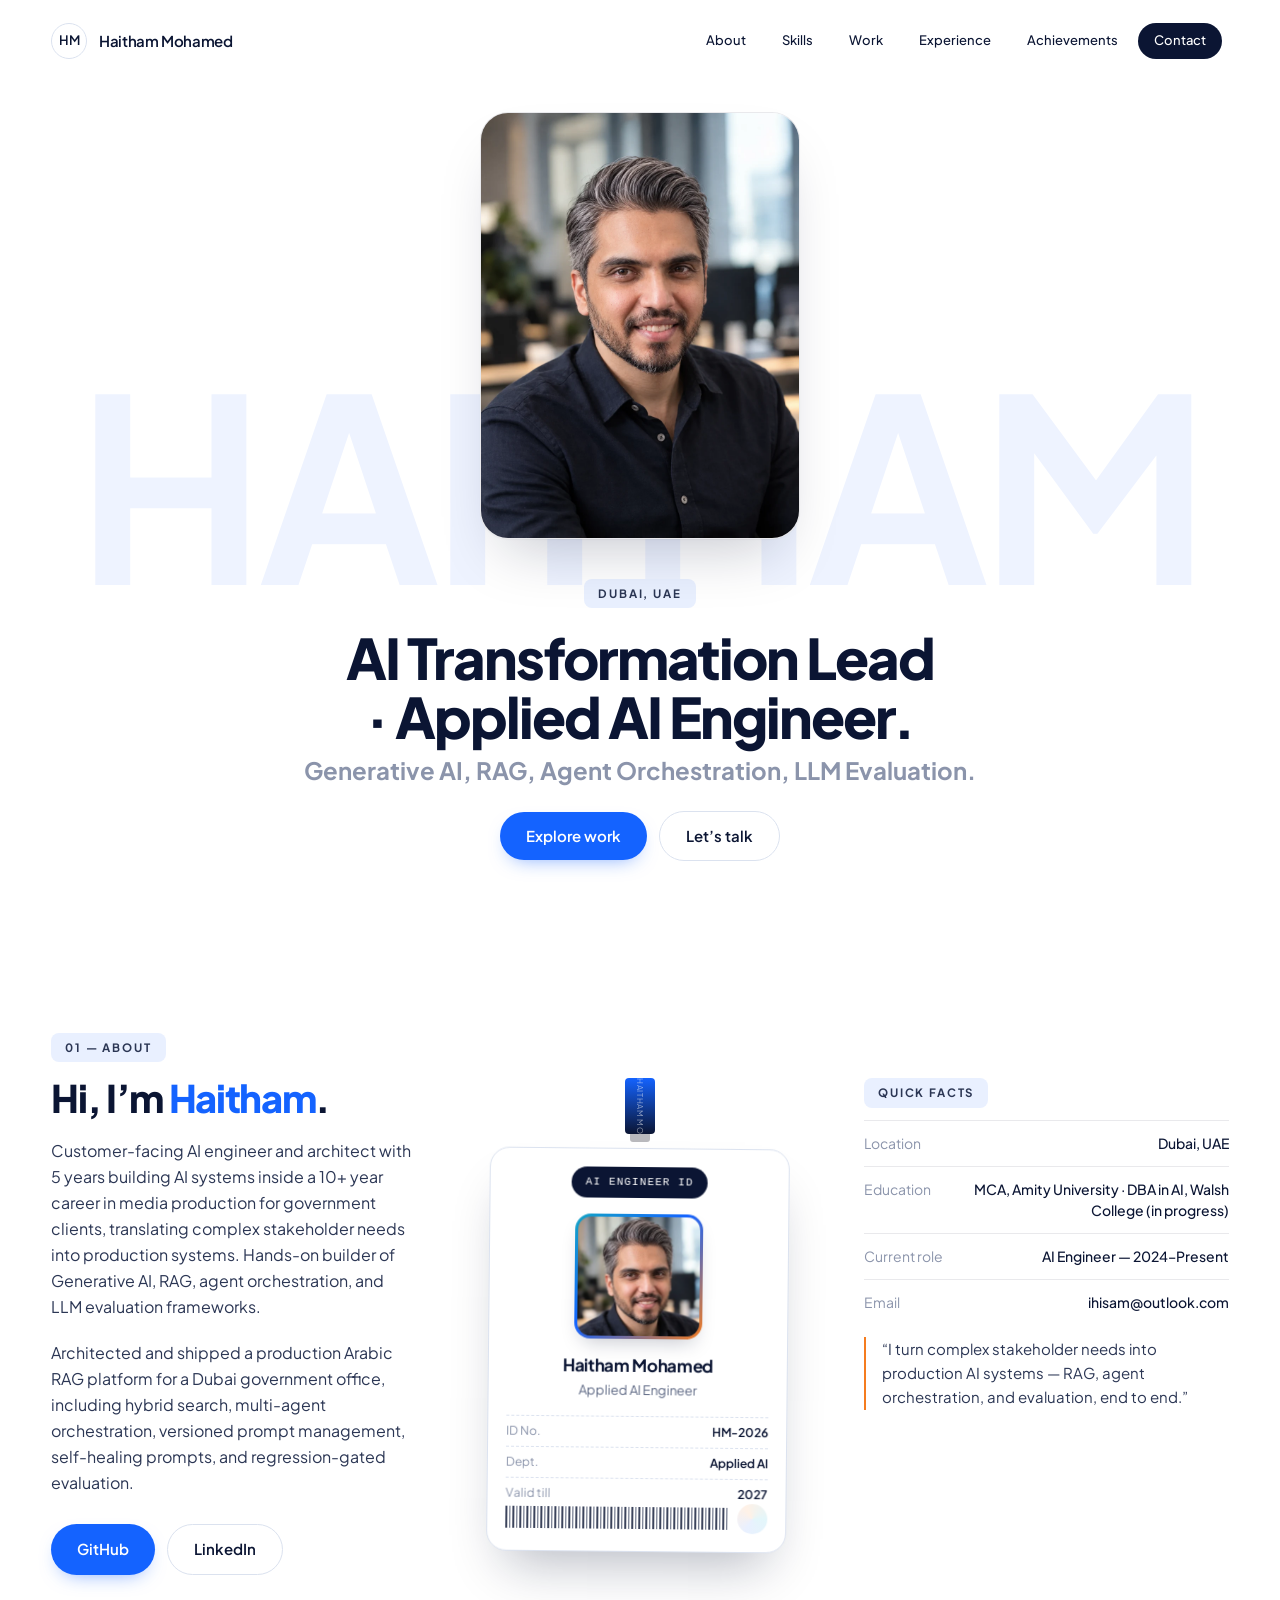
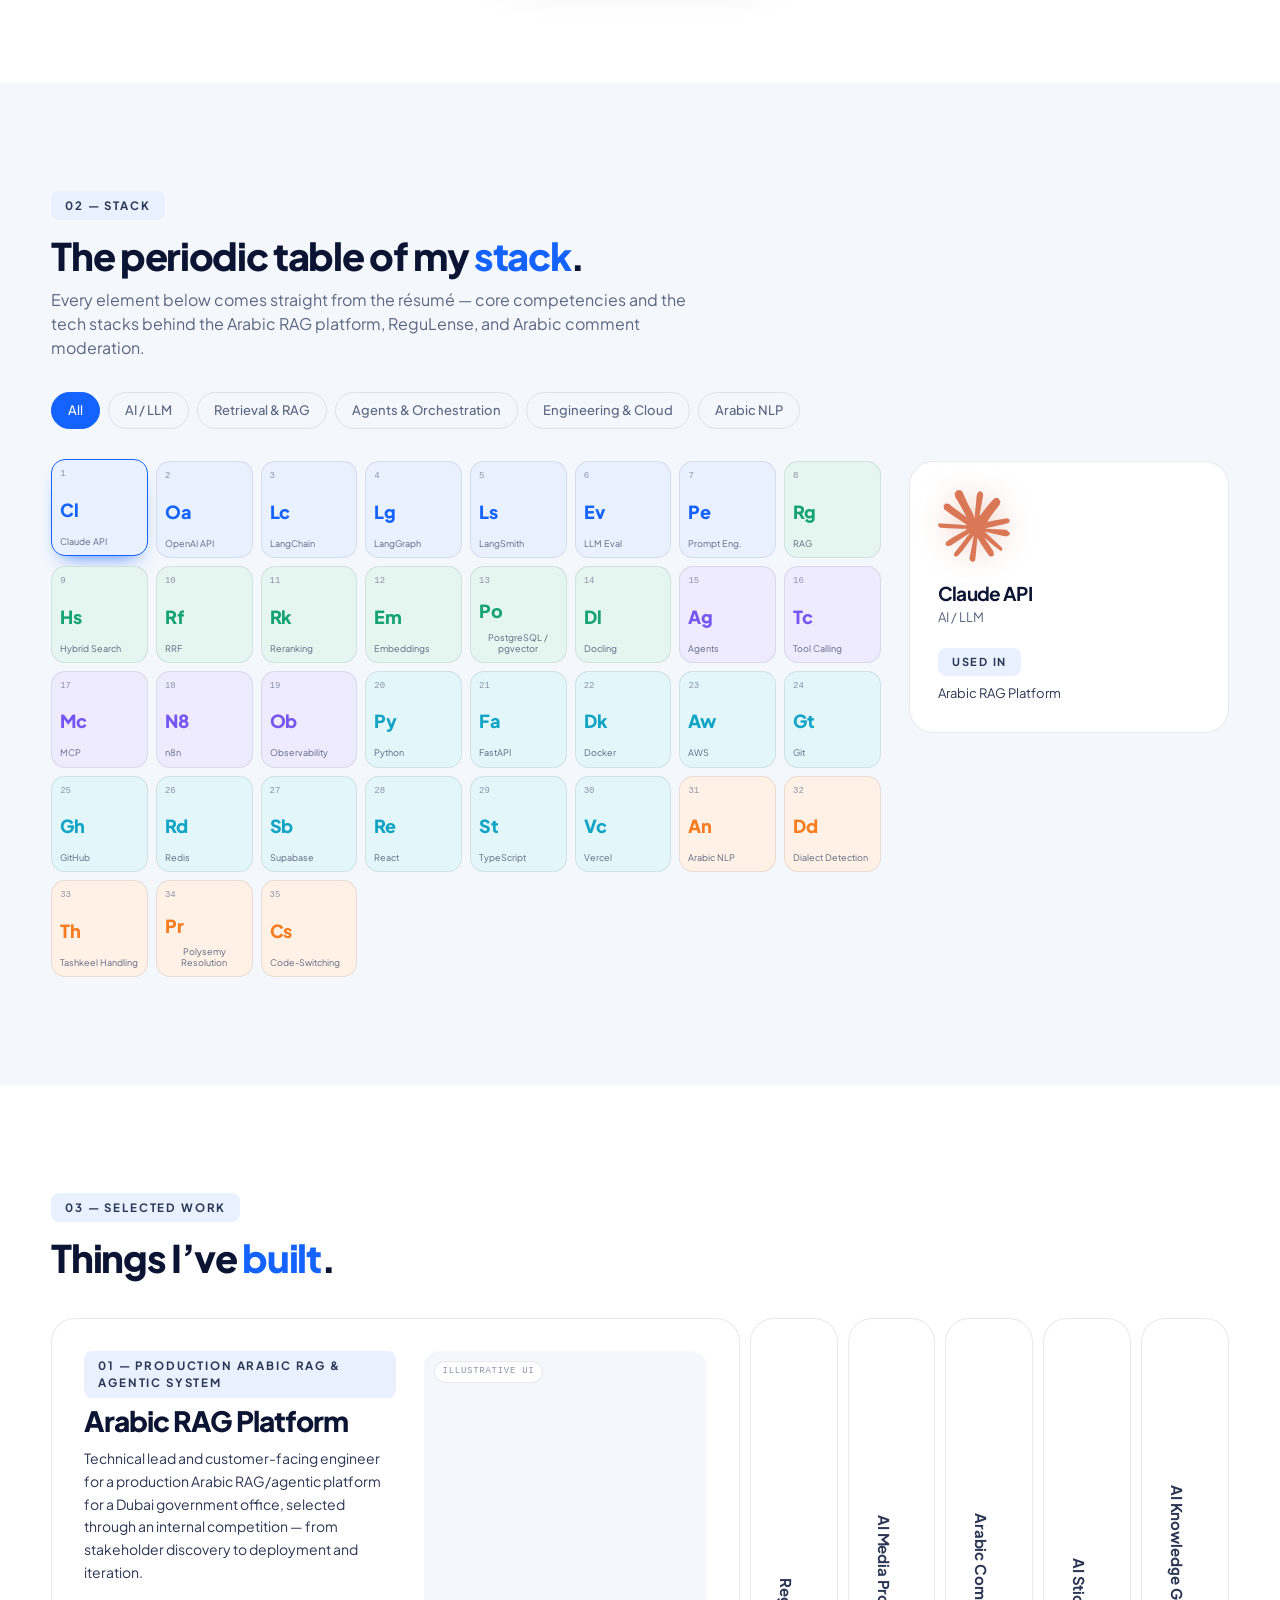
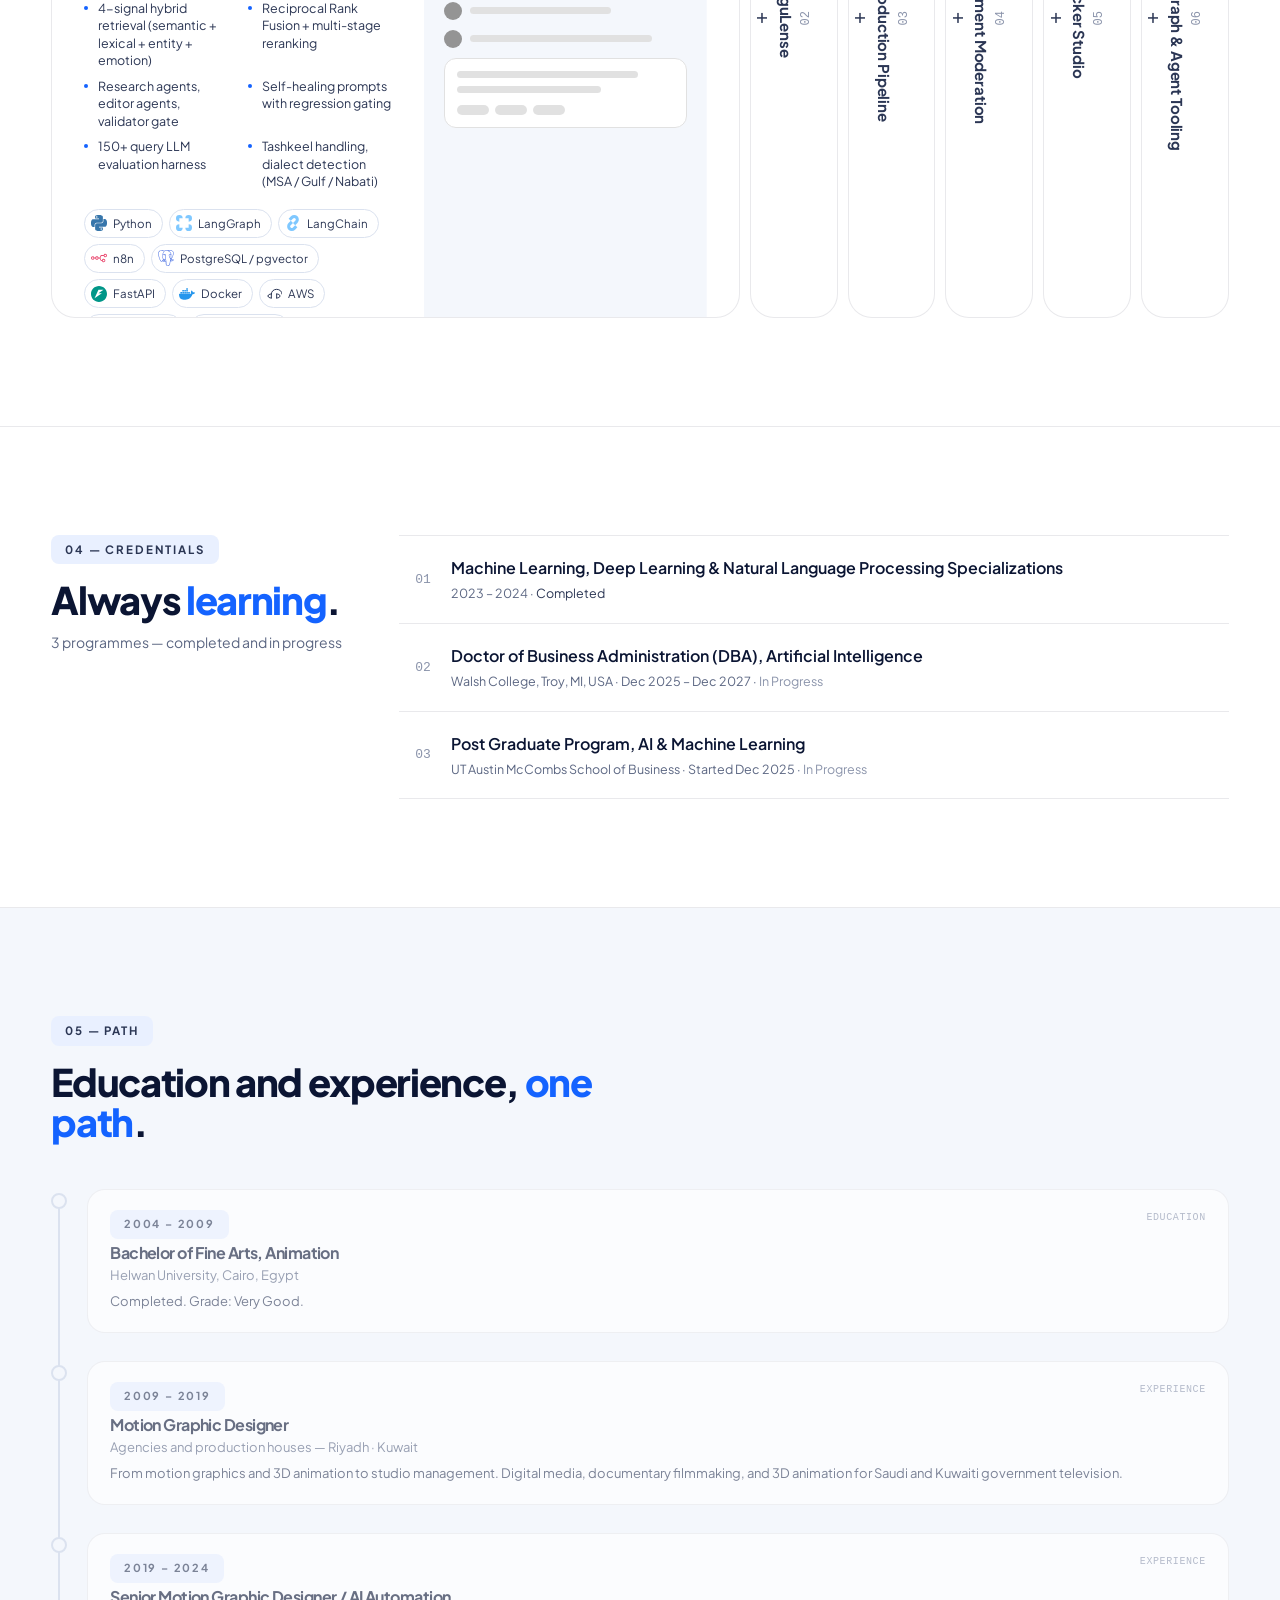
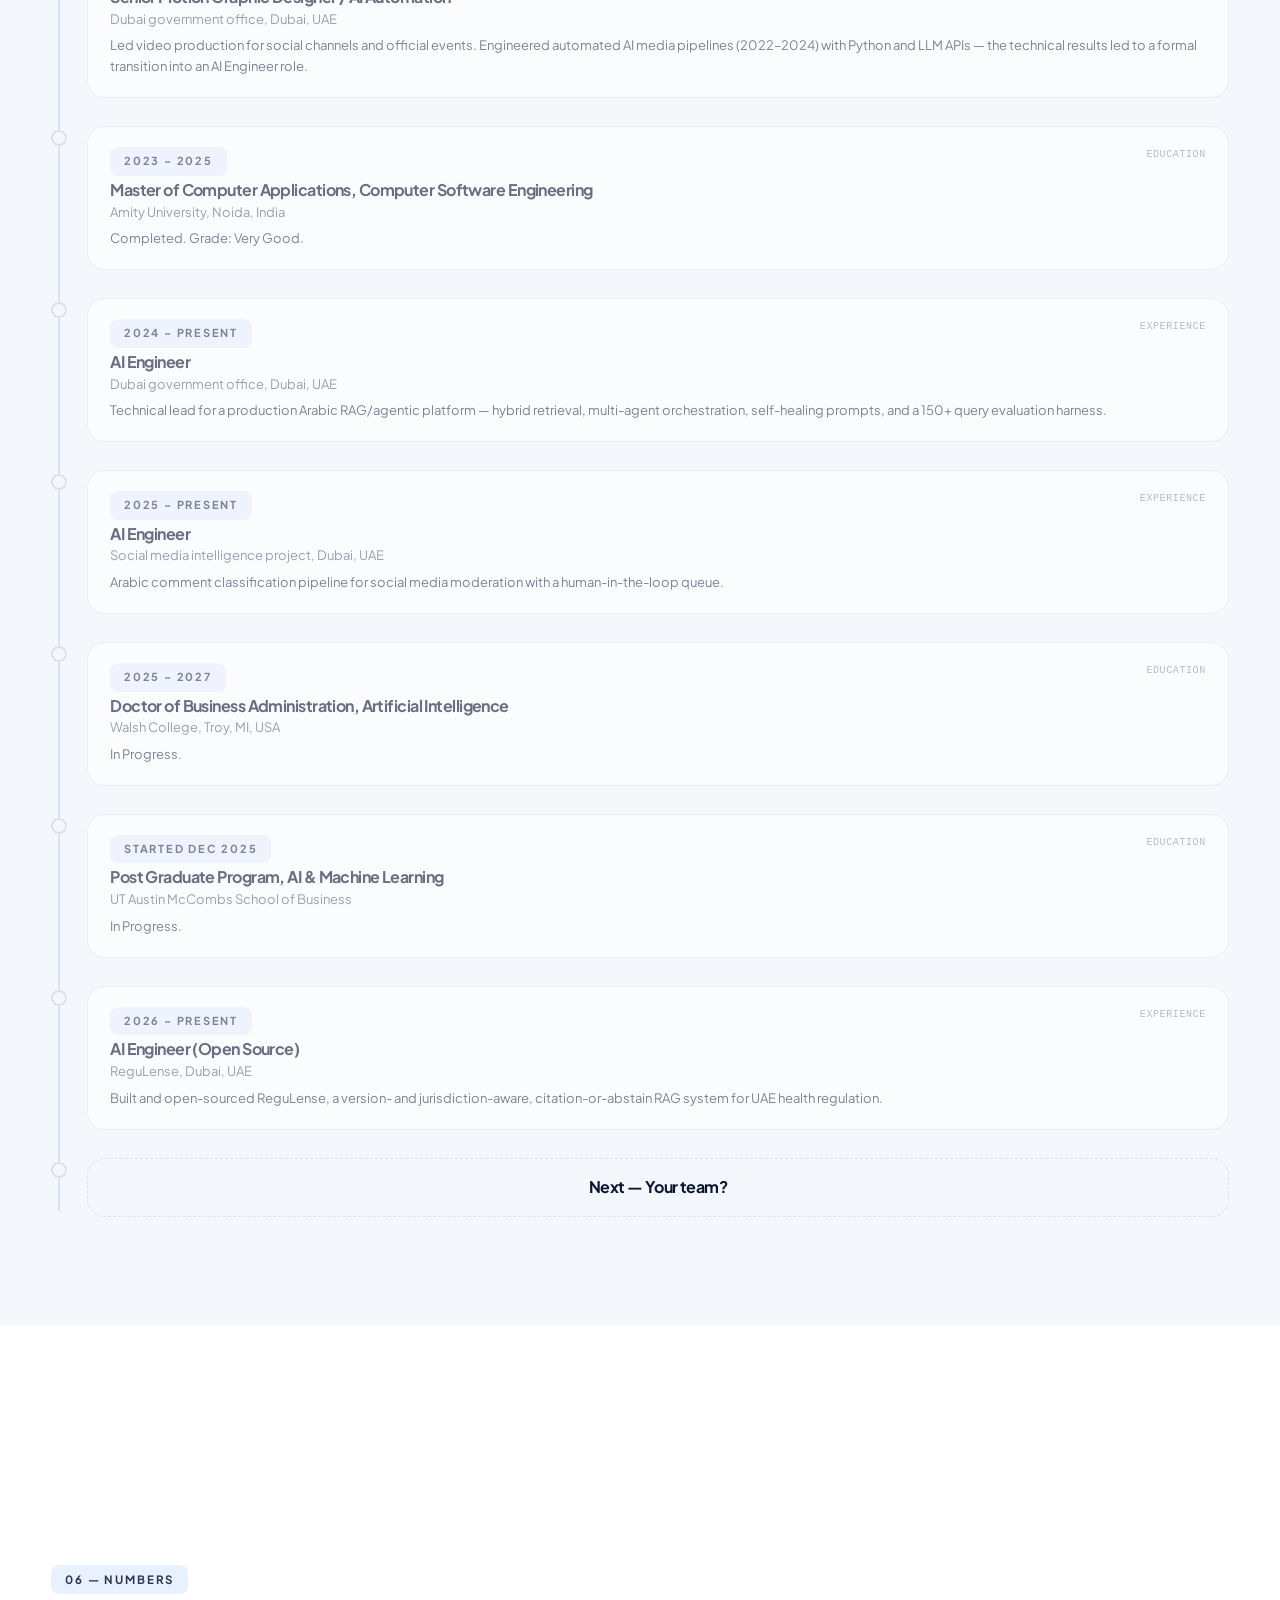
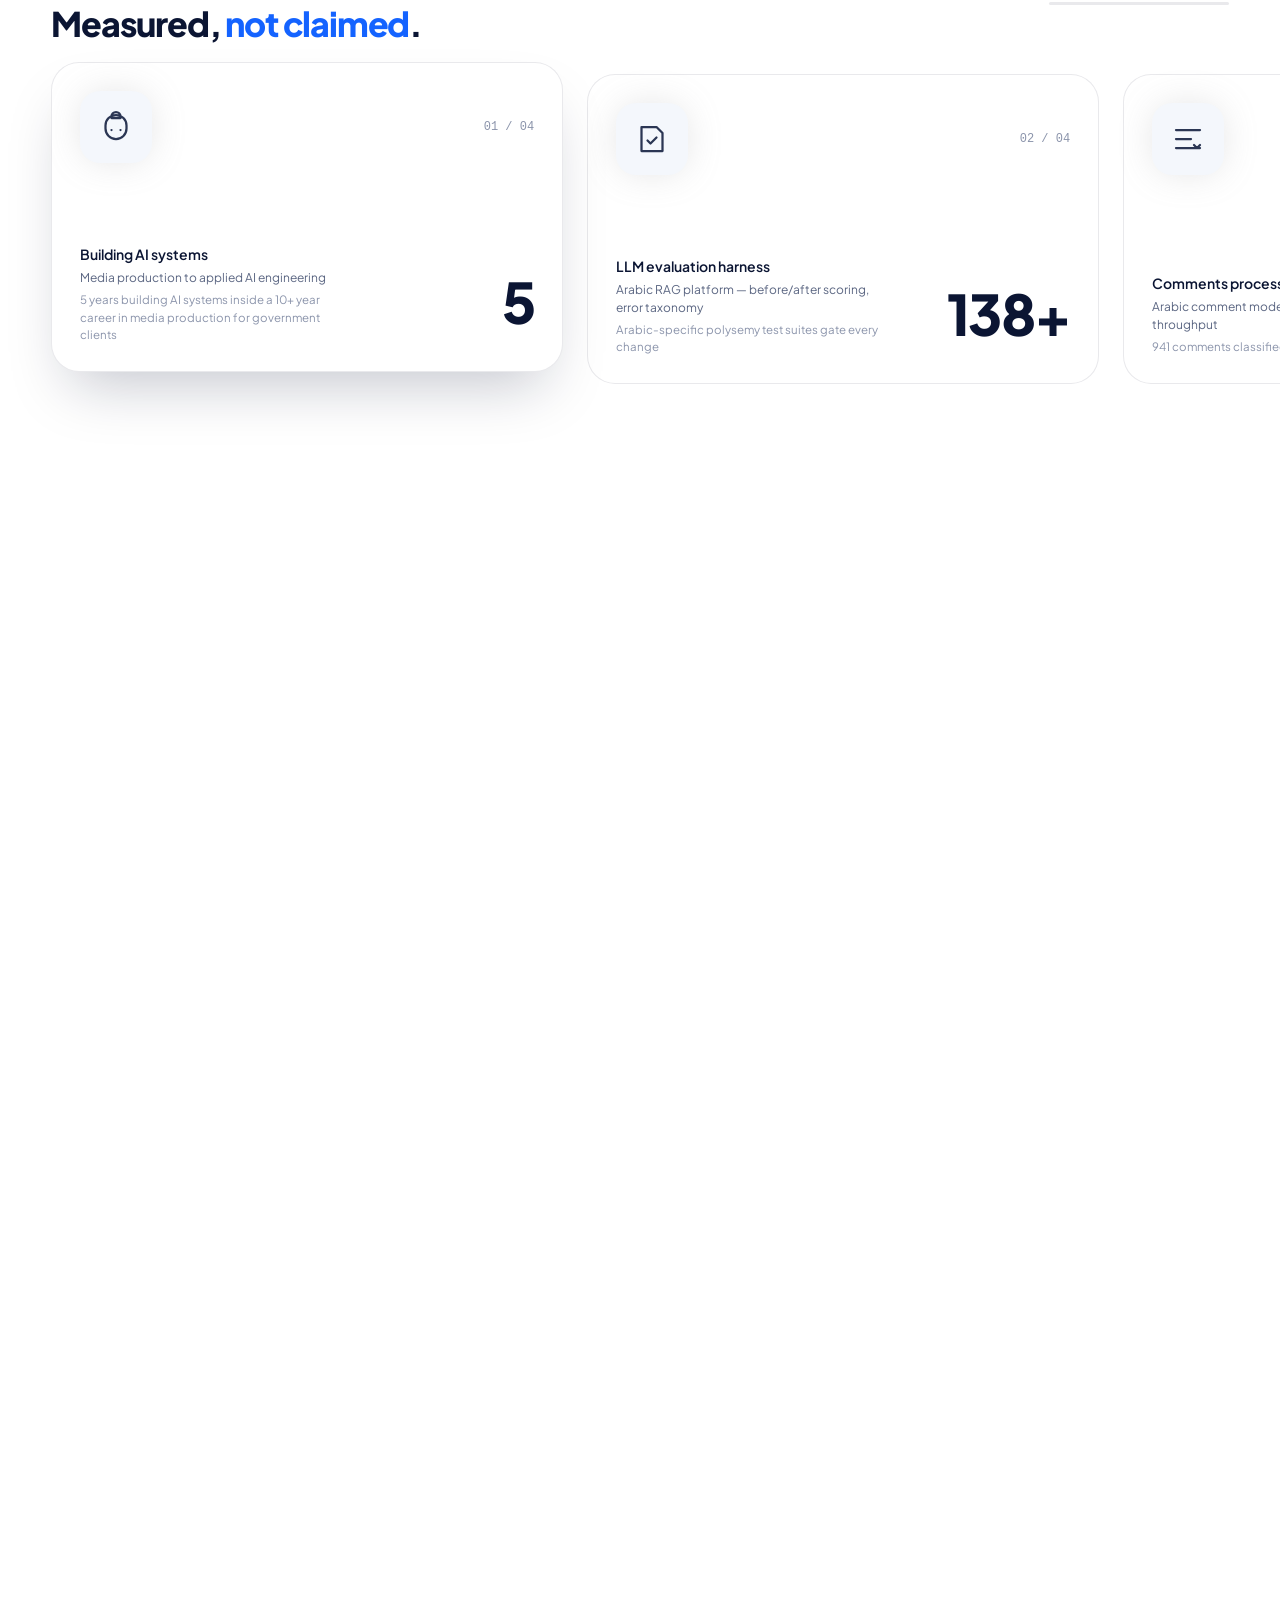
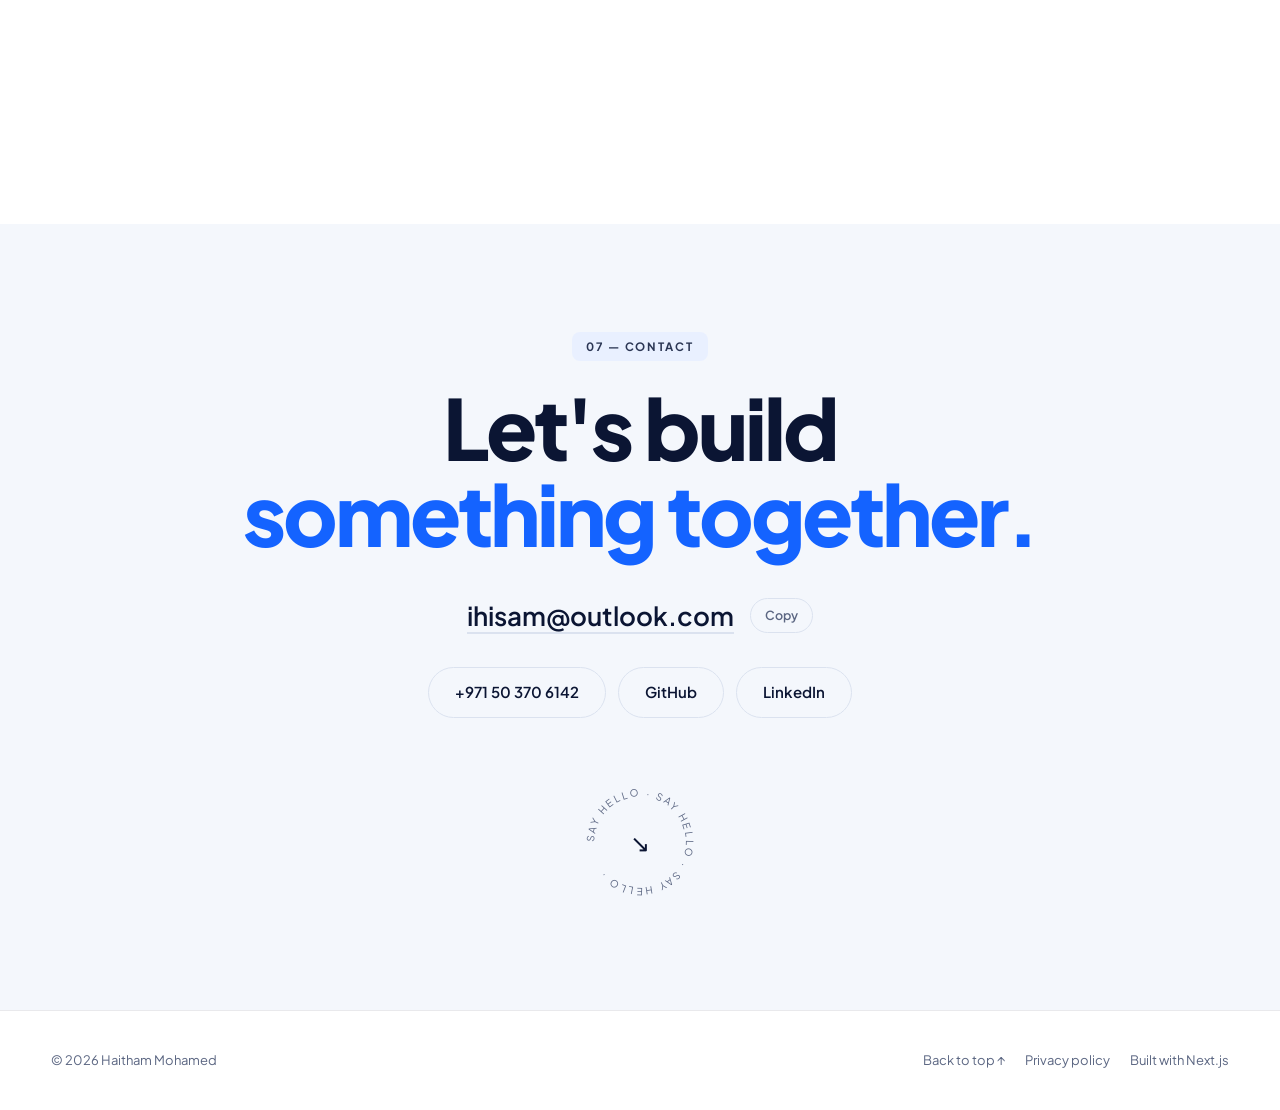
==== commit 26f0929f: "Copy: open-source ReguLense, de-identify comment moderation, experience framing" ====
--- a/index.html
+++ b/index.html
@@ -1,10 +1,10 @@
-<!DOCTYPE html><!--aG9kewjpobdWS787QDI55--><html lang="en" class="__variable_4fc470"><head><meta charSet="utf-8"/><meta name="viewport" content="width=device-width, initial-scale=1"/><link rel="preload" href="/_next/static/media/6c596dfcddeca1e9-s.p.woff2" as="font" crossorigin="" type="font/woff2"/><link rel="preload" as="image" href="/portrait-hero.webp" fetchPriority="high"/><link rel="preload" as="image" href="/portrait-id.webp"/><link rel="preload" as="image" href="/logos/claude.svg"/><link rel="preload" as="image" href="/logos/python.svg"/><link rel="preload" as="image" href="/logos/langgraph.svg"/><link rel="preload" as="image" href="/logos/langchain.svg"/><link rel="preload" as="image" href="/logos/n8n.svg"/><link rel="preload" as="image" href="/logos/postgresql.svg"/><link rel="preload" as="image" href="/logos/fastapi.svg"/><link rel="preload" as="image" href="/logos/docker.svg"/><link rel="stylesheet" href="/_next/static/css/4bede6d8e6cd61da.css" data-precedence="next"/><link rel="preload" as="script" fetchPriority="low" href="/_next/static/chunks/webpack-4f198a710715a401.js"/><script src="/_next/static/chunks/4bd1b696-c023c6e3521b1417.js" async=""></script><script src="/_next/static/chunks/255-09fb0d129bb12f51.js" async=""></script><script src="/_next/static/chunks/main-app-f1fdd77472a1a031.js" async=""></script><script src="/_next/static/chunks/691-4ffe289271fd5403.js" async=""></script><script src="/_next/static/chunks/app/page-dcf76bea1828e222.js" async=""></script><link rel="preload" as="image" href="/logos/react.svg"/><link rel="preload" as="image" href="/logos/typescript.svg"/><link rel="preload" as="image" href="/logos/supabase.svg"/><link rel="preload" as="image" href="/logos/redis.svg"/><meta name="next-size-adjust" content=""/><meta name="theme-color" content="#ffffff"/><title>Haitham Mohamed — Applied AI Engineer</title><meta name="description" content="Customer-facing AI engineer and architect with 15+ years of professional experience translating complex stakeholder needs into production systems. Hands-on builder of Generative AI, RAG, agent orchestration, and LLM evaluation frameworks."/><meta property="og:title" content="Haitham Mohamed — Applied AI Engineer"/><meta property="og:description" content="Customer-facing AI engineer and architect with 15+ years of professional experience translating complex stakeholder needs into production systems. Hands-on builder of Generative AI, RAG, agent orchestration, and LLM evaluation frameworks."/><meta property="og:url" content="https://haitham72.github.io/"/><meta property="og:site_name" content="Haitham Mohamed"/><meta property="og:locale" content="en_US"/><meta property="og:image" content="https://haitham72.github.io/og.jpg"/><meta property="og:image:width" content="1200"/><meta property="og:image:height" content="630"/><meta property="og:type" content="website"/><meta name="twitter:card" content="summary_large_image"/><meta name="twitter:title" content="Haitham Mohamed — Applied AI Engineer"/><meta name="twitter:description" content="Customer-facing AI engineer and architect with 15+ years of professional experience translating complex stakeholder needs into production systems. Hands-on builder of Generative AI, RAG, agent orchestration, and LLM evaluation frameworks."/><meta name="twitter:image" content="https://haitham72.github.io/og.jpg"/><link rel="icon" href="/favicon.png"/><script src="/_next/static/chunks/polyfills-42372ed130431b0a.js" noModule=""></script></head><body><div hidden=""><!--$--><!--/$--></div><div class="fixed top-0 left-0 h-[2px] bg-[var(--ink)] z-[60] origin-left" style="width:0%;transition:width 120ms linear" aria-hidden="true"></div><header class="fixed top-0 inset-x-0 z-50 pointer-events-none"><nav class="gutter flex items-center justify-between py-4 pointer-events-auto" aria-label="Primary"><a href="#hero" class="flex items-center gap-3 group"><span class="nav-mark w-9 h-9 rounded-full flex items-center justify-center text-[13px] font-semibold font-[var(--font-mono)] border transition-all duration-500" style="border-color:var(--line-strong);background:transparent;color:var(--ink)">HM</span><span class="text-[15px] font-semibold tracking-tight transition-all duration-500 hidden sm:inline" style="opacity:1;transform:none">Haitham Mohamed</span></a><div class="hidden md:flex items-center gap-1 rounded-full px-1.5 py-1.5 transition-all duration-500" style="background:transparent;backdrop-filter:none;-webkit-backdrop-filter:none;border:1px solid transparent;box-shadow:none"><button class="relative px-4 py-2 text-[13px] font-medium rounded-full transition-colors duration-300" style="color:var(--paper)" aria-current="true"><span class="absolute inset-0 rounded-full bg-[var(--ink)] -z-10" style="transition:all 0.4s var(--ease)" aria-hidden="true"></span>About</button><button class="relative px-4 py-2 text-[13px] font-medium rounded-full transition-colors duration-300" style="color:var(--ink)">Skills</button><button class="relative px-4 py-2 text-[13px] font-medium rounded-full transition-colors duration-300" style="color:var(--ink)">Work</button><button class="relative px-4 py-2 text-[13px] font-medium rounded-full transition-colors duration-300" style="color:var(--ink)">Experience</button><button class="relative px-4 py-2 text-[13px] font-medium rounded-full transition-colors duration-300" style="color:var(--ink)">Achievements</button><button class="relative px-4 py-2 text-[13px] font-medium rounded-full transition-colors duration-300" style="color:var(--ink)">Contact</button></div><button class="md:hidden btn btn-secondary !py-2 !px-4 !text-[13px] bg-[var(--paper)]" aria-haspopup="true" aria-expanded="false">Menu</button></nav></header><div class="fixed inset-0 z-[70] bg-[var(--paper)] md:hidden" style="clip-path:circle(0% at 100% 0%);transition:clip-path 0.6s var(--ease);pointer-events:none" role="dialog" aria-modal="true" aria-label="Navigation menu"><div class="gutter py-5 flex items-center justify-between"><span class="text-[15px] font-semibold">Haitham Mohamed</span><button class="btn btn-secondary !py-2 !px-4 !text-[13px]">Close</button></div><ul class="gutter flex flex-col gap-2 mt-8"><li class="overflow-hidden"><button class="flex items-baseline gap-4 py-3 text-[clamp(28px,8vw,44px)] font-semibold tracking-tight" style="transform:translateY(100%);opacity:0;transition:transform 0.5s var(--ease) 0ms, opacity 0.5s var(--ease) 0ms"><span class="font-[var(--font-mono)] text-[14px] text-[var(--faint)]">0<!-- -->1</span>About</button></li><li class="overflow-hidden"><button class="flex items-baseline gap-4 py-3 text-[clamp(28px,8vw,44px)] font-semibold tracking-tight" style="transform:translateY(100%);opacity:0;transition:transform 0.5s var(--ease) 60ms, opacity 0.5s var(--ease) 60ms"><span class="font-[var(--font-mono)] text-[14px] text-[var(--faint)]">0<!-- -->2</span>Skills</button></li><li class="overflow-hidden"><button class="flex items-baseline gap-4 py-3 text-[clamp(28px,8vw,44px)] font-semibold tracking-tight" style="transform:translateY(100%);opacity:0;transition:transform 0.5s var(--ease) 120ms, opacity 0.5s var(--ease) 120ms"><span class="font-[var(--font-mono)] text-[14px] text-[var(--faint)]">0<!-- -->3</span>Work</button></li><li class="overflow-hidden"><button class="flex items-baseline gap-4 py-3 text-[clamp(28px,8vw,44px)] font-semibold tracking-tight" style="transform:translateY(100%);opacity:0;transition:transform 0.5s var(--ease) 180ms, opacity 0.5s var(--ease) 180ms"><span class="font-[var(--font-mono)] text-[14px] text-[var(--faint)]">0<!-- -->4</span>Experience</button></li><li class="overflow-hidden"><button class="flex items-baseline gap-4 py-3 text-[clamp(28px,8vw,44px)] font-semibold tracking-tight" style="transform:translateY(100%);opacity:0;transition:transform 0.5s var(--ease) 240ms, opacity 0.5s var(--ease) 240ms"><span class="font-[var(--font-mono)] text-[14px] text-[var(--faint)]">0<!-- -->5</span>Achievements</button></li><li class="overflow-hidden"><button class="flex items-baseline gap-4 py-3 text-[clamp(28px,8vw,44px)] font-semibold tracking-tight" style="transform:translateY(100%);opacity:0;transition:transform 0.5s var(--ease) 300ms, opacity 0.5s var(--ease) 300ms"><span class="font-[var(--font-mono)] text-[14px] text-[var(--faint)]">0<!-- -->6</span>Contact</button></li></ul></div><style>
+<!DOCTYPE html><!--0Y26O7oMN3JhFOxFJ8UKp--><html lang="en" class="__variable_4fc470 __variable_6d3dcf"><head><meta charSet="utf-8"/><meta name="viewport" content="width=device-width, initial-scale=1"/><link rel="preload" as="image" href="/portrait-hero.webp" fetchPriority="high"/><link rel="preload" as="image" href="/portrait-id.webp"/><link rel="preload" as="image" href="/logos/claude.svg"/><link rel="preload" as="image" href="/logos/python.svg"/><link rel="preload" as="image" href="/logos/langgraph.svg"/><link rel="preload" as="image" href="/logos/langchain.svg"/><link rel="preload" as="image" href="/logos/n8n.svg"/><link rel="preload" as="image" href="/logos/postgresql.svg"/><link rel="preload" as="image" href="/logos/fastapi.svg"/><link rel="preload" as="image" href="/logos/docker.svg"/><link rel="stylesheet" href="/_next/static/css/c5d34f25b418c07d.css" data-precedence="next"/><link rel="preload" as="script" fetchPriority="low" href="/_next/static/chunks/webpack-3337861e85753411.js"/><script src="/_next/static/chunks/4bd1b696-c023c6e3521b1417.js" async=""></script><script src="/_next/static/chunks/255-09fb0d129bb12f51.js" async=""></script><script src="/_next/static/chunks/main-app-fd98bed2d2891301.js" async=""></script><script src="/_next/static/chunks/691-4ffe289271fd5403.js" async=""></script><script src="/_next/static/chunks/app/page-8d0859e2c0ef3431.js" async=""></script><link rel="preload" as="image" href="/logos/react.svg"/><link rel="preload" as="image" href="/logos/typescript.svg"/><link rel="preload" as="image" href="/logos/supabase.svg"/><link rel="preload" as="image" href="/logos/redis.svg"/><link rel="preload" as="image" href="/logos/modelcontextprotocol.svg"/><meta name="theme-color" content="#ffffff"/><title>Haitham Mohamed — Applied AI Engineer</title><meta name="description" content="Customer-facing AI engineer and architect with 5 years building AI systems inside a 10+ year career in media production for government clients, translating complex stakeholder needs into production systems. Hands-on builder of Generative AI, RAG, agent orchestration, and LLM evaluation frameworks."/><meta property="og:title" content="Haitham Mohamed — Applied AI Engineer"/><meta property="og:description" content="Customer-facing AI engineer and architect with 5 years building AI systems inside a 10+ year career in media production for government clients, translating complex stakeholder needs into production systems. Hands-on builder of Generative AI, RAG, agent orchestration, and LLM evaluation frameworks."/><meta property="og:url" content="https://haitham72.github.io/"/><meta property="og:site_name" content="Haitham Mohamed"/><meta property="og:locale" content="en_US"/><meta property="og:image" content="https://haitham72.github.io/og.jpg"/><meta property="og:image:width" content="1200"/><meta property="og:image:height" content="630"/><meta property="og:type" content="website"/><meta name="twitter:card" content="summary_large_image"/><meta name="twitter:title" content="Haitham Mohamed — Applied AI Engineer"/><meta name="twitter:description" content="Customer-facing AI engineer and architect with 5 years building AI systems inside a 10+ year career in media production for government clients, translating complex stakeholder needs into production systems. Hands-on builder of Generative AI, RAG, agent orchestration, and LLM evaluation frameworks."/><meta name="twitter:image" content="https://haitham72.github.io/og.jpg"/><link rel="icon" href="/favicon.png"/><script src="/_next/static/chunks/polyfills-42372ed130431b0a.js" noModule=""></script></head><body><div hidden=""><!--$--><!--/$--></div><div class="fixed top-0 left-0 h-[2px] bg-[var(--ink)] z-[60] origin-left" style="width:0%;transition:width 120ms linear" aria-hidden="true"></div><header class="fixed top-0 inset-x-0 z-50 pointer-events-none"><nav class="gutter flex items-center justify-between py-4 pointer-events-auto" aria-label="Primary"><a href="#hero" class="flex items-center gap-3 group"><span class="nav-mark w-9 h-9 rounded-full flex items-center justify-center text-[13px] font-semibold font-[var(--font-mono)] border transition-all duration-500" style="border-color:var(--line-strong);background:transparent;color:var(--ink)">HM</span><span class="text-[15px] font-semibold tracking-tight transition-all duration-500 hidden sm:inline" style="opacity:1;transform:none">Haitham Mohamed</span></a><div class="hidden md:flex items-center gap-1 rounded-full px-1.5 py-1.5 transition-all duration-500" style="background:transparent;backdrop-filter:none;-webkit-backdrop-filter:none;border:1px solid transparent;box-shadow:none"><button class="relative px-4 py-2 text-[13px] font-medium rounded-full transition-colors duration-300" style="color:var(--paper)" aria-current="true"><span class="absolute inset-0 rounded-full bg-[var(--ink)] -z-10" style="transition:all 0.4s var(--ease)" aria-hidden="true"></span>About</button><button class="relative px-4 py-2 text-[13px] font-medium rounded-full transition-colors duration-300" style="color:var(--ink)">Skills</button><button class="relative px-4 py-2 text-[13px] font-medium rounded-full transition-colors duration-300" style="color:var(--ink)">Work</button><button class="relative px-4 py-2 text-[13px] font-medium rounded-full transition-colors duration-300" style="color:var(--ink)">Experience</button><button class="relative px-4 py-2 text-[13px] font-medium rounded-full transition-colors duration-300" style="color:var(--ink)">Achievements</button><button class="relative px-4 py-2 text-[13px] font-medium rounded-full transition-colors duration-300" style="color:var(--ink)">Contact</button></div><button class="md:hidden btn btn-secondary !py-2 !px-4 !text-[13px] bg-[var(--paper)]" aria-haspopup="true" aria-expanded="false">Menu</button></nav></header><div class="fixed inset-0 z-[70] bg-[var(--paper)] md:hidden" style="clip-path:circle(0% at 100% 0%);transition:clip-path 0.6s var(--ease);pointer-events:none" role="dialog" aria-modal="true" aria-label="Navigation menu"><div class="gutter py-5 flex items-center justify-between"><span class="text-[15px] font-semibold">Haitham Mohamed</span><button class="btn btn-secondary !py-2 !px-4 !text-[13px]">Close</button></div><ul class="gutter flex flex-col gap-2 mt-8"><li class="overflow-hidden"><button class="flex items-baseline gap-4 py-3 text-[clamp(28px,8vw,44px)] font-semibold tracking-tight" style="transform:translateY(100%);opacity:0;transition:transform 0.5s var(--ease) 0ms, opacity 0.5s var(--ease) 0ms"><span class="font-[var(--font-mono)] text-[14px] text-[var(--faint)]">0<!-- -->1</span>About</button></li><li class="overflow-hidden"><button class="flex items-baseline gap-4 py-3 text-[clamp(28px,8vw,44px)] font-semibold tracking-tight" style="transform:translateY(100%);opacity:0;transition:transform 0.5s var(--ease) 60ms, opacity 0.5s var(--ease) 60ms"><span class="font-[var(--font-mono)] text-[14px] text-[var(--faint)]">0<!-- -->2</span>Skills</button></li><li class="overflow-hidden"><button class="flex items-baseline gap-4 py-3 text-[clamp(28px,8vw,44px)] font-semibold tracking-tight" style="transform:translateY(100%);opacity:0;transition:transform 0.5s var(--ease) 120ms, opacity 0.5s var(--ease) 120ms"><span class="font-[var(--font-mono)] text-[14px] text-[var(--faint)]">0<!-- -->3</span>Work</button></li><li class="overflow-hidden"><button class="flex items-baseline gap-4 py-3 text-[clamp(28px,8vw,44px)] font-semibold tracking-tight" style="transform:translateY(100%);opacity:0;transition:transform 0.5s var(--ease) 180ms, opacity 0.5s var(--ease) 180ms"><span class="font-[var(--font-mono)] text-[14px] text-[var(--faint)]">0<!-- -->4</span>Experience</button></li><li class="overflow-hidden"><button class="flex items-baseline gap-4 py-3 text-[clamp(28px,8vw,44px)] font-semibold tracking-tight" style="transform:translateY(100%);opacity:0;transition:transform 0.5s var(--ease) 240ms, opacity 0.5s var(--ease) 240ms"><span class="font-[var(--font-mono)] text-[14px] text-[var(--faint)]">0<!-- -->5</span>Achievements</button></li><li class="overflow-hidden"><button class="flex items-baseline gap-4 py-3 text-[clamp(28px,8vw,44px)] font-semibold tracking-tight" style="transform:translateY(100%);opacity:0;transition:transform 0.5s var(--ease) 300ms, opacity 0.5s var(--ease) 300ms"><span class="font-[var(--font-mono)] text-[14px] text-[var(--faint)]">0<!-- -->6</span>Contact</button></li></ul></div><style>
         .nav-mark:hover { transform: rotate(360deg); }
-      </style><main><section id="hero" class="relative min-h-[100svh] flex items-center justify-center overflow-hidden gutter pt-28 pb-16" aria-label="Introduction"><span class="hero-ghost absolute left-1/2 top-[52%] -translate-x-1/2 -translate-y-1/2 select-none pointer-events-none whitespace-nowrap font-[var(--font-display)] font-bold" aria-hidden="true">HAITHAM</span><div class="relative z-10 content-max w-full flex flex-col items-center text-center gap-10"><div class="hero-portrait card card-elevated relative overflow-hidden"><img src="/portrait-hero.webp" alt="Haitham Mohamed, Applied AI Engineer, portrait photo" width="900" height="1200" class="w-full h-full object-cover" fetchPriority="high"/></div><div class="flex flex-col items-center gap-5"><p class="section-tag">Dubai, UAE</p><h1 class="text-[clamp(32px,6vw,56px)] max-w-[20ch] text-balance">Applied AI Engineer / Architect<!-- -->.<span class="block text-[var(--faint)] font-[var(--font-display)] font-bold text-[clamp(18px,2.4vw,24px)] mt-3 tracking-normal">Generative AI, RAG, Agent Orchestration, LLM Evaluation<!-- -->.</span></h1><div class="flex flex-wrap items-center justify-center gap-3 mt-2"><button class="btn btn-primary">Explore work</button><button class="btn btn-secondary">Let’s talk</button></div></div></div><style>
+      </style><main><section id="hero" class="relative min-h-[100svh] flex items-center justify-center overflow-hidden gutter pt-28 pb-16" aria-label="Introduction"><span class="hero-ghost absolute left-1/2 top-[52%] -translate-x-1/2 -translate-y-1/2 select-none pointer-events-none whitespace-nowrap font-[var(--font-display)] font-bold" aria-hidden="true">HAITHAM</span><div class="relative z-10 content-max w-full flex flex-col items-center text-center gap-10"><div class="hero-portrait card card-elevated relative overflow-hidden"><img src="/portrait-hero.webp" alt="Haitham Mohamed, Applied AI Engineer, portrait photo" width="900" height="1200" class="w-full h-full object-cover" fetchPriority="high"/></div><div class="flex flex-col items-center gap-5"><p class="section-tag">Dubai, UAE</p><h1 class="text-[clamp(32px,6vw,56px)] max-w-[20ch] text-balance">AI Transformation Lead · Applied AI Engineer<!-- -->.<span class="block text-[var(--faint)] font-[var(--font-display)] font-bold text-[clamp(18px,2.4vw,24px)] mt-3 tracking-normal">Generative AI, RAG, Agent Orchestration, LLM Evaluation<!-- -->.</span></h1><div class="flex flex-wrap items-center justify-center gap-3 mt-2"><button class="btn btn-primary">Explore work</button><button class="btn btn-secondary">Let’s talk</button></div></div></div><style>
         .hero-ghost {
           font-size: clamp(90px, 20vw, 300px);
           line-height: 1;
-          color: #f2f2f4;
+          color: #eef3ff;
           letter-spacing: -0.03em;
           z-index: 0;
         }
@@ -23,7 +23,7 @@
         @media (prefers-reduced-motion: reduce) {
           .hero-portrait { animation: none; }
         }
-      </style></section><section id="about" class="section-pad gutter" aria-label="About"><div class="content-max"><div class="rv section-tag mb-4">01 — About</div><div class="about-grid"><div class="rv flex flex-col gap-5 max-w-[48ch]"><h2 class="text-[clamp(26px,4vw,38px)]">Hi, I’m <!-- -->Haitham<!-- -->.</h2><p class="text-[var(--ink-2)] leading-relaxed">Customer-facing AI engineer and architect with 15+ years of professional experience translating complex stakeholder needs into production systems. Hands-on builder of Generative AI, RAG, agent orchestration, and LLM evaluation frameworks.</p><p class="text-[var(--ink-2)] leading-relaxed">Architected and shipped a production Arabic RAG platform for a Dubai government office, including hybrid search, multi-agent orchestration, versioned prompt management, self-healing prompts, and regression-gated evaluation.</p><div class="flex flex-wrap gap-3 mt-2"><a href="https://github.com/haitham72" target="_blank" rel="noopener noreferrer" class="btn btn-primary">GitHub</a><a href="https://linkedin.com/in/haitham72" target="_blank" rel="noopener noreferrer" class="btn btn-secondary">LinkedIn</a></div></div><div class="rv flex justify-center"><div class="id-wrap"><div class="id-strap-mount" aria-hidden="true"><div class="id-strap"><span class="id-strap-text">HAITHAM MOHAMED<!-- --> · <!-- -->APPLIED AI ENGINEER<!-- --> <!-- -->·<!-- --> </span></div><div class="id-clip"></div></div><div class="id-pendulum"><div class="id-card" data-flipped="false" tabindex="0" role="button" aria-pressed="false" aria-label="ID card. Press Enter or Space to flip."><div class="id-face id-front"><div class="id-band">AI ENGINEER ID</div><div class="id-photo-ring"><img src="/portrait-id.webp" alt="" width="128" height="156"/></div><div class="id-name">Haitham Mohamed</div><div class="id-role">Applied AI Engineer</div><dl class="id-rows"><div><dt>ID No.</dt><dd>HM-2026</dd></div><div><dt>Dept.</dt><dd>Applied AI</dd></div><div><dt>Valid till</dt><dd>2027</dd></div></dl><div class="id-footer"><div class="id-barcode" aria-hidden="true"></div><div class="id-holo" aria-hidden="true"></div></div></div><div class="id-face id-back"><div class="id-band">WHAT I AM</div><ul class="id-back-list"><li>Applied AI Engineer / Architect — RAG, agent orchestration, LLM evaluation.</li><li>MCA, Computer Software Engineering — Amity University (Very Good).</li><li>DBA, Artificial Intelligence — Walsh College (in progress).</li><li>Key systems: Arabic RAG platform, ReguLense, Faz3.</li><li>Native Arabic, professional English.</li></ul><div class="id-signature">If found, say hello · ihisam@outlook.com</div></div></div></div><style>
+      </style></section><section id="about" class="section-pad gutter" aria-label="About"><div class="content-max"><div class="rv section-tag mb-4">01 — About</div><div class="about-grid"><div class="rv flex flex-col gap-5 max-w-[48ch]"><h2 class="text-[clamp(26px,4vw,38px)]">Hi, I’m <span class="accent">Haitham</span>.</h2><p class="text-[var(--ink-2)] leading-relaxed">Customer-facing AI engineer and architect with 5 years building AI systems inside a 10+ year career in media production for government clients, translating complex stakeholder needs into production systems. Hands-on builder of Generative AI, RAG, agent orchestration, and LLM evaluation frameworks.</p><p class="text-[var(--ink-2)] leading-relaxed">Architected and shipped a production Arabic RAG platform for a Dubai government office, including hybrid search, multi-agent orchestration, versioned prompt management, self-healing prompts, and regression-gated evaluation.</p><div class="flex flex-wrap gap-3 mt-2"><a href="https://github.com/haitham72" target="_blank" rel="noopener noreferrer" class="btn btn-primary">GitHub</a><a href="https://linkedin.com/in/haitham72" target="_blank" rel="noopener noreferrer" class="btn btn-secondary">LinkedIn</a></div></div><div class="rv flex justify-center"><div class="id-wrap"><div class="id-strap-mount" aria-hidden="true"><div class="id-strap"><span class="id-strap-text">HAITHAM MOHAMED<!-- --> · <!-- -->APPLIED AI ENGINEER<!-- --> <!-- -->·<!-- --> </span></div><div class="id-clip"></div></div><div class="id-pendulum"><div class="id-card" data-flipped="false" tabindex="0" role="button" aria-pressed="false" aria-label="ID card. Press Enter or Space to flip."><div class="id-face id-front"><div class="id-band">AI ENGINEER ID</div><div class="id-photo-ring"><img src="/portrait-id.webp" alt="" width="128" height="156"/></div><div class="id-name">Haitham Mohamed</div><div class="id-role">Applied AI Engineer</div><dl class="id-rows"><div><dt>ID No.</dt><dd>HM-2026</dd></div><div><dt>Dept.</dt><dd>Applied AI</dd></div><div><dt>Valid till</dt><dd>2027</dd></div></dl><div class="id-footer"><div class="id-barcode" aria-hidden="true"></div><div class="id-holo" aria-hidden="true"></div></div></div><div class="id-face id-back"><div class="id-band">WHAT I AM</div><ul class="id-back-list"><li>Applied AI Engineer / Architect — RAG, agent orchestration, LLM evaluation.</li><li>MCA, Computer Software Engineering — Amity University (Very Good).</li><li>DBA, Artificial Intelligence — Walsh College (in progress).</li><li>Key systems: Arabic RAG platform, ReguLense, Arabic Comment Moderation.</li><li>Native Arabic, professional English.</li></ul><div class="id-signature">If found, say hello · ihisam@outlook.com</div></div></div></div><style>
         .id-wrap {
           display: flex;
           flex-direction: column;
@@ -38,7 +38,7 @@
         .id-strap {
           width: 30px;
           height: 56px;
-          background: linear-gradient(180deg, var(--ink-2), var(--ink));
+          background: linear-gradient(180deg, var(--accent), var(--ink));
           border-radius: 4px;
           overflow: hidden;
           position: relative;
@@ -89,7 +89,7 @@
           border-radius: 20px;
           border: 1px solid var(--line-strong);
           background: var(--card);
-          box-shadow: 0 30px 50px -20px rgba(29,29,31,0.3);
+          box-shadow: 0 30px 50px -20px rgba(11,21,51,0.3);
           padding: 18px;
           display: flex;
           flex-direction: column;
@@ -114,8 +114,8 @@
           height: 156px;
           border-radius: 16px;
           padding: 3px;
-          background: linear-gradient(160deg, #e3e3e6, #f5f5f7);
-          box-shadow: 0 10px 20px -8px rgba(29,29,31,0.25);
+          background: var(--brand-grad);
+          box-shadow: 0 10px 20px -8px rgba(11,21,51,0.25);
           overflow: hidden;
           transition: transform 0.4s var(--ease);
         }
@@ -171,7 +171,7 @@
           width: 30px;
           height: 30px;
           border-radius: 50%;
-          background: conic-gradient(from 90deg, #d2d2d7, #f5f5f7, #e3e3e6, #d2d2d7);
+          background: conic-gradient(from 90deg, var(--teal-soft), var(--accent-soft), var(--orange-soft), var(--teal-soft));
         }
         .id-back-list {
           font-size: 13px;
@@ -204,7 +204,7 @@
           width: 100%;
           text-align: center;
         }
-      </style></div></div><div class="rv flex flex-col gap-6 max-w-[44ch] md:ml-auto"><div><p class="section-tag mb-3">Quick facts</p><dl class="flex flex-col gap-3"><div class="flex justify-between gap-6 border-t border-[var(--line)] pt-3 text-[14px]"><dt class="text-[var(--faint)]">Location</dt><dd class="font-medium text-right">Dubai, UAE</dd></div><div class="flex justify-between gap-6 border-t border-[var(--line)] pt-3 text-[14px]"><dt class="text-[var(--faint)]">Education</dt><dd class="font-medium text-right">MCA, Amity University · DBA in AI, Walsh College (in progress)</dd></div><div class="flex justify-between gap-6 border-t border-[var(--line)] pt-3 text-[14px]"><dt class="text-[var(--faint)]">Current role</dt><dd class="font-medium text-right">AI Engineer — 2024–Present</dd></div><div class="flex justify-between gap-6 border-t border-[var(--line)] pt-3 text-[14px]"><dt class="text-[var(--faint)]">Email</dt><dd class="font-medium text-right">ihisam@outlook.com</dd></div></dl></div><blockquote class="border-l-2 border-[var(--ink)] pl-4 text-[var(--ink-2)] italic-none text-[15px] leading-relaxed">“<!-- -->I turn complex stakeholder needs into production AI systems — RAG, agent orchestration, and evaluation, end to end.<!-- -->”</blockquote></div></div></div><style>
+      </style></div></div><div class="rv flex flex-col gap-6 max-w-[44ch] md:ml-auto"><div><p class="section-tag mb-3">Quick facts</p><dl class="flex flex-col gap-3"><div class="flex justify-between gap-6 border-t border-[var(--line)] pt-3 text-[14px]"><dt class="text-[var(--faint)]">Location</dt><dd class="font-medium text-right">Dubai, UAE</dd></div><div class="flex justify-between gap-6 border-t border-[var(--line)] pt-3 text-[14px]"><dt class="text-[var(--faint)]">Education</dt><dd class="font-medium text-right">MCA, Amity University · DBA in AI, Walsh College (in progress)</dd></div><div class="flex justify-between gap-6 border-t border-[var(--line)] pt-3 text-[14px]"><dt class="text-[var(--faint)]">Current role</dt><dd class="font-medium text-right">AI Engineer — 2024–Present</dd></div><div class="flex justify-between gap-6 border-t border-[var(--line)] pt-3 text-[14px]"><dt class="text-[var(--faint)]">Email</dt><dd class="font-medium text-right">ihisam@outlook.com</dd></div></dl></div><blockquote class="border-l-2 border-[var(--orange)] pl-4 text-[var(--ink-2)] italic-none text-[15px] leading-relaxed">“<!-- -->I turn complex stakeholder needs into production AI systems — RAG, agent orchestration, and evaluation, end to end.<!-- -->”</blockquote></div></div></div><style>
         .about-grid {
           display: grid;
           grid-template-columns: minmax(0,1fr) 320px minmax(0,1fr);
@@ -222,7 +222,7 @@
             align-items: flex-start;
           }
         }
-      </style></section><section id="skills" class="section-pad gutter bg-[var(--paper-alt)]" aria-label="Skills"><div class="content-max"><div class="rv section-tag mb-4">02 — Stack</div><h2 class="rv text-[clamp(26px,4vw,38px)] mb-3">The periodic table of my stack.</h2><p class="rv text-[var(--mute)] max-w-[56ch] mb-8">Every element below comes straight from the résumé — core competencies and the tech stacks behind the Arabic RAG platform, ReguLense, and Faz3.</p><div class="rv flex flex-wrap gap-2 mb-8" role="group" aria-label="Filter by family"><button class="chip" data-active="true">All</button><button class="chip" data-active="false">AI / LLM</button><button class="chip" data-active="false">Retrieval &amp; RAG</button><button class="chip" data-active="false">Agents &amp; Orchestration</button><button class="chip" data-active="false">Engineering &amp; Cloud</button><button class="chip" data-active="false">Arabic NLP</button></div><div class="skills-layout"><div class="skills-grid" role="list"><button role="listitem" class="tile rv" data-dim="false" data-selected="true" style="--i:0" aria-label="Claude API, AI / LLM"><span class="tile-number">1</span><span class="tile-symbol">Cl</span><span class="tile-name">Claude API</span></button><button role="listitem" class="tile rv" data-dim="false" data-selected="false" style="--i:1" aria-label="OpenAI API, AI / LLM"><span class="tile-number">2</span><span class="tile-symbol">Oa</span><span class="tile-name">OpenAI API</span></button><button role="listitem" class="tile rv" data-dim="false" data-selected="false" style="--i:2" aria-label="LangChain, AI / LLM"><span class="tile-number">3</span><span class="tile-symbol">Lc</span><span class="tile-name">LangChain</span></button><button role="listitem" class="tile rv" data-dim="false" data-selected="false" style="--i:3" aria-label="LangGraph, AI / LLM"><span class="tile-number">4</span><span class="tile-symbol">Lg</span><span class="tile-name">LangGraph</span></button><button role="listitem" class="tile rv" data-dim="false" data-selected="false" style="--i:4" aria-label="LangSmith, AI / LLM"><span class="tile-number">5</span><span class="tile-symbol">Ls</span><span class="tile-name">LangSmith</span></button><button role="listitem" class="tile rv" data-dim="false" data-selected="false" style="--i:5" aria-label="LLM Eval, AI / LLM"><span class="tile-number">6</span><span class="tile-symbol">Ev</span><span class="tile-name">LLM Eval</span></button><button role="listitem" class="tile rv" data-dim="false" data-selected="false" style="--i:6" aria-label="Prompt Eng., AI / LLM"><span class="tile-number">7</span><span class="tile-symbol">Pe</span><span class="tile-name">Prompt Eng.</span></button><button role="listitem" class="tile rv" data-dim="false" data-selected="false" style="--i:7" aria-label="RAG, Retrieval &amp; RAG"><span class="tile-number">8</span><span class="tile-symbol">Rg</span><span class="tile-name">RAG</span></button><button role="listitem" class="tile rv" data-dim="false" data-selected="false" style="--i:1" aria-label="Hybrid Search, Retrieval &amp; RAG"><span class="tile-number">9</span><span class="tile-symbol">Hs</span><span class="tile-name">Hybrid Search</span></button><button role="listitem" class="tile rv" data-dim="false" data-selected="false" style="--i:2" aria-label="RRF, Retrieval &amp; RAG"><span class="tile-number">10</span><span class="tile-symbol">Rf</span><span class="tile-name">RRF</span></button><button role="listitem" class="tile rv" data-dim="false" data-selected="false" style="--i:3" aria-label="Reranking, Retrieval &amp; RAG"><span class="tile-number">11</span><span class="tile-symbol">Rk</span><span class="tile-name">Reranking</span></button><button role="listitem" class="tile rv" data-dim="false" data-selected="false" style="--i:4" aria-label="Embeddings, Retrieval &amp; RAG"><span class="tile-number">12</span><span class="tile-symbol">Em</span><span class="tile-name">Embeddings</span></button><button role="listitem" class="tile rv" data-dim="false" data-selected="false" style="--i:5" aria-label="PostgreSQL / pgvector, Retrieval &amp; RAG"><span class="tile-number">13</span><span class="tile-symbol">Po</span><span class="tile-name">PostgreSQL / pgvector</span></button><button role="listitem" class="tile rv" data-dim="false" data-selected="false" style="--i:6" aria-label="Docling, Retrieval &amp; RAG"><span class="tile-number">14</span><span class="tile-symbol">Dl</span><span class="tile-name">Docling</span></button><button role="listitem" class="tile rv" data-dim="false" data-selected="false" style="--i:7" aria-label="Agents, Agents &amp; Orchestration"><span class="tile-number">15</span><span class="tile-symbol">Ag</span><span class="tile-name">Agents</span></button><button role="listitem" class="tile rv" data-dim="false" data-selected="false" style="--i:8" aria-label="Tool Calling, Agents &amp; Orchestration"><span class="tile-number">16</span><span class="tile-symbol">Tc</span><span class="tile-name">Tool Calling</span></button><button role="listitem" class="tile rv" data-dim="false" data-selected="false" style="--i:2" aria-label="MCP, Agents &amp; Orchestration"><span class="tile-number">17</span><span class="tile-symbol">Mc</span><span class="tile-name">MCP</span></button><button role="listitem" class="tile rv" data-dim="false" data-selected="false" style="--i:3" aria-label="n8n, Agents &amp; Orchestration"><span class="tile-number">18</span><span class="tile-symbol">N8</span><span class="tile-name">n8n</span></button><button role="listitem" class="tile rv" data-dim="false" data-selected="false" style="--i:4" aria-label="Observability, Agents &amp; Orchestration"><span class="tile-number">19</span><span class="tile-symbol">Ob</span><span class="tile-name">Observability</span></button><button role="listitem" class="tile rv" data-dim="false" data-selected="false" style="--i:5" aria-label="Python, Engineering &amp; Cloud"><span class="tile-number">20</span><span class="tile-symbol">Py</span><span class="tile-name">Python</span></button><button role="listitem" class="tile rv" data-dim="false" data-selected="false" style="--i:6" aria-label="FastAPI, Engineering &amp; Cloud"><span class="tile-number">21</span><span class="tile-symbol">Fa</span><span class="tile-name">FastAPI</span></button><button role="listitem" class="tile rv" data-dim="false" data-selected="false" style="--i:7" aria-label="Docker, Engineering &amp; Cloud"><span class="tile-number">22</span><span class="tile-symbol">Dk</span><span class="tile-name">Docker</span></button><button role="listitem" class="tile rv" data-dim="false" data-selected="false" style="--i:8" aria-label="AWS, Engineering &amp; Cloud"><span class="tile-number">23</span><span class="tile-symbol">Aw</span><span class="tile-name">AWS</span></button><button role="listitem" class="tile rv" data-dim="false" data-selected="false" style="--i:9" aria-label="Git, Engineering &amp; Cloud"><span class="tile-number">24</span><span class="tile-symbol">Gt</span><span class="tile-name">Git</span></button><button role="listitem" class="tile rv" data-dim="false" data-selected="false" style="--i:3" aria-label="GitHub, Engineering &amp; Cloud"><span class="tile-number">25</span><span class="tile-symbol">Gh</span><span class="tile-name">GitHub</span></button><button role="listitem" class="tile rv" data-dim="false" data-selected="false" style="--i:4" aria-label="Redis, Engineering &amp; Cloud"><span class="tile-number">26</span><span class="tile-symbol">Rd</span><span class="tile-name">Redis</span></button><button role="listitem" class="tile rv" data-dim="false" data-selected="false" style="--i:5" aria-label="Supabase, Engineering &amp; Cloud"><span class="tile-number">27</span><span class="tile-symbol">Sb</span><span class="tile-name">Supabase</span></button><button role="listitem" class="tile rv" data-dim="false" data-selected="false" style="--i:6" aria-label="React, Engineering &amp; Cloud"><span class="tile-number">28</span><span class="tile-symbol">Re</span><span class="tile-name">React</span></button><button role="listitem" class="tile rv" data-dim="false" data-selected="false" style="--i:7" aria-label="TypeScript, Engineering &amp; Cloud"><span class="tile-number">29</span><span class="tile-symbol">St</span><span class="tile-name">TypeScript</span></button><button role="listitem" class="tile rv" data-dim="false" data-selected="false" style="--i:8" aria-label="Vercel, Engineering &amp; Cloud"><span class="tile-number">30</span><span class="tile-symbol">Vc</span><span class="tile-name">Vercel</span></button><button role="listitem" class="tile rv" data-dim="false" data-selected="false" style="--i:9" aria-label="Arabic NLP, Arabic NLP"><span class="tile-number">31</span><span class="tile-symbol">An</span><span class="tile-name">Arabic NLP</span></button><button role="listitem" class="tile rv" data-dim="false" data-selected="false" style="--i:10" aria-label="Dialect Detection, Arabic NLP"><span class="tile-number">32</span><span class="tile-symbol">Dd</span><span class="tile-name">Dialect Detection</span></button><button role="listitem" class="tile rv" data-dim="false" data-selected="false" style="--i:4" aria-label="Tashkeel Handling, Arabic NLP"><span class="tile-number">33</span><span class="tile-symbol">Th</span><span class="tile-name">Tashkeel Handling</span></button><button role="listitem" class="tile rv" data-dim="false" data-selected="false" style="--i:5" aria-label="Polysemy Resolution, Arabic NLP"><span class="tile-number">34</span><span class="tile-symbol">Pr</span><span class="tile-name">Polysemy Resolution</span></button><button role="listitem" class="tile rv" data-dim="false" data-selected="false" style="--i:6" aria-label="Code-Switching, Arabic NLP"><span class="tile-number">35</span><span class="tile-symbol">Cs</span><span class="tile-name">Code-Switching</span></button></div><aside class="inspector" aria-live="polite"><div class="inspector-logo"><span class="inline-flex items-center justify-center shrink-0" style="width:72px;height:72px;filter:drop-shadow(0 0 14px #D9775755)"><img src="/logos/claude.svg" alt="" width="72" height="72" style="width:72px;height:72px;object-fit:contain"/></span></div><h3 class="text-[19px] font-bold mt-4">Claude API</h3><p class="text-[13px] text-[var(--mute)] mt-1">AI / LLM</p><div class="mt-5"><p class="section-tag !text-[11px] mb-2">Used in</p><ul class="flex flex-col gap-1.5"><li class="text-[13px] text-[var(--ink-2)]">Arabic RAG Platform</li></ul></div></aside></div></div><style>
+      </style></section><section id="skills" class="section-pad gutter bg-[var(--paper-alt)]" aria-label="Skills"><div class="content-max"><div class="rv section-tag mb-4">02 — Stack</div><h2 class="rv text-[clamp(26px,4vw,38px)] mb-3">The periodic table of my <span class="accent">stack</span>.</h2><p class="rv text-[var(--mute)] max-w-[56ch] mb-8">Every element below comes straight from the résumé — core competencies and the tech stacks behind the Arabic RAG platform, ReguLense, and Arabic comment moderation.</p><div class="rv flex flex-wrap gap-2 mb-8" role="group" aria-label="Filter by family"><button class="chip" data-active="true">All</button><button class="chip" data-active="false">AI / LLM</button><button class="chip" data-active="false">Retrieval &amp; RAG</button><button class="chip" data-active="false">Agents &amp; Orchestration</button><button class="chip" data-active="false">Engineering &amp; Cloud</button><button class="chip" data-active="false">Arabic NLP</button></div><div class="skills-layout"><div class="skills-grid" role="list"><button role="listitem" class="tile rv" data-dim="false" data-selected="true" style="--i:0;--tile-bg:var(--accent-soft);--tile-ink:var(--accent)" aria-label="Claude API, AI / LLM"><span class="tile-number">1</span><span class="tile-symbol">Cl</span><span class="tile-name">Claude API</span></button><button role="listitem" class="tile rv" data-dim="false" data-selected="false" style="--i:1;--tile-bg:var(--accent-soft);--tile-ink:var(--accent)" aria-label="OpenAI API, AI / LLM"><span class="tile-number">2</span><span class="tile-symbol">Oa</span><span class="tile-name">OpenAI API</span></button><button role="listitem" class="tile rv" data-dim="false" data-selected="false" style="--i:2;--tile-bg:var(--accent-soft);--tile-ink:var(--accent)" aria-label="LangChain, AI / LLM"><span class="tile-number">3</span><span class="tile-symbol">Lc</span><span class="tile-name">LangChain</span></button><button role="listitem" class="tile rv" data-dim="false" data-selected="false" style="--i:3;--tile-bg:var(--accent-soft);--tile-ink:var(--accent)" aria-label="LangGraph, AI / LLM"><span class="tile-number">4</span><span class="tile-symbol">Lg</span><span class="tile-name">LangGraph</span></button><button role="listitem" class="tile rv" data-dim="false" data-selected="false" style="--i:4;--tile-bg:var(--accent-soft);--tile-ink:var(--accent)" aria-label="LangSmith, AI / LLM"><span class="tile-number">5</span><span class="tile-symbol">Ls</span><span class="tile-name">LangSmith</span></button><button role="listitem" class="tile rv" data-dim="false" data-selected="false" style="--i:5;--tile-bg:var(--accent-soft);--tile-ink:var(--accent)" aria-label="LLM Eval, AI / LLM"><span class="tile-number">6</span><span class="tile-symbol">Ev</span><span class="tile-name">LLM Eval</span></button><button role="listitem" class="tile rv" data-dim="false" data-selected="false" style="--i:6;--tile-bg:var(--accent-soft);--tile-ink:var(--accent)" aria-label="Prompt Eng., AI / LLM"><span class="tile-number">7</span><span class="tile-symbol">Pe</span><span class="tile-name">Prompt Eng.</span></button><button role="listitem" class="tile rv" data-dim="false" data-selected="false" style="--i:7;--tile-bg:var(--green-soft);--tile-ink:var(--green)" aria-label="RAG, Retrieval &amp; RAG"><span class="tile-number">8</span><span class="tile-symbol">Rg</span><span class="tile-name">RAG</span></button><button role="listitem" class="tile rv" data-dim="false" data-selected="false" style="--i:1;--tile-bg:var(--green-soft);--tile-ink:var(--green)" aria-label="Hybrid Search, Retrieval &amp; RAG"><span class="tile-number">9</span><span class="tile-symbol">Hs</span><span class="tile-name">Hybrid Search</span></button><button role="listitem" class="tile rv" data-dim="false" data-selected="false" style="--i:2;--tile-bg:var(--green-soft);--tile-ink:var(--green)" aria-label="RRF, Retrieval &amp; RAG"><span class="tile-number">10</span><span class="tile-symbol">Rf</span><span class="tile-name">RRF</span></button><button role="listitem" class="tile rv" data-dim="false" data-selected="false" style="--i:3;--tile-bg:var(--green-soft);--tile-ink:var(--green)" aria-label="Reranking, Retrieval &amp; RAG"><span class="tile-number">11</span><span class="tile-symbol">Rk</span><span class="tile-name">Reranking</span></button><button role="listitem" class="tile rv" data-dim="false" data-selected="false" style="--i:4;--tile-bg:var(--green-soft);--tile-ink:var(--green)" aria-label="Embeddings, Retrieval &amp; RAG"><span class="tile-number">12</span><span class="tile-symbol">Em</span><span class="tile-name">Embeddings</span></button><button role="listitem" class="tile rv" data-dim="false" data-selected="false" style="--i:5;--tile-bg:var(--green-soft);--tile-ink:var(--green)" aria-label="PostgreSQL / pgvector, Retrieval &amp; RAG"><span class="tile-number">13</span><span class="tile-symbol">Po</span><span class="tile-name">PostgreSQL / pgvector</span></button><button role="listitem" class="tile rv" data-dim="false" data-selected="false" style="--i:6;--tile-bg:var(--green-soft);--tile-ink:var(--green)" aria-label="Docling, Retrieval &amp; RAG"><span class="tile-number">14</span><span class="tile-symbol">Dl</span><span class="tile-name">Docling</span></button><button role="listitem" class="tile rv" data-dim="false" data-selected="false" style="--i:7;--tile-bg:var(--violet-soft);--tile-ink:var(--violet)" aria-label="Agents, Agents &amp; Orchestration"><span class="tile-number">15</span><span class="tile-symbol">Ag</span><span class="tile-name">Agents</span></button><button role="listitem" class="tile rv" data-dim="false" data-selected="false" style="--i:8;--tile-bg:var(--violet-soft);--tile-ink:var(--violet)" aria-label="Tool Calling, Agents &amp; Orchestration"><span class="tile-number">16</span><span class="tile-symbol">Tc</span><span class="tile-name">Tool Calling</span></button><button role="listitem" class="tile rv" data-dim="false" data-selected="false" style="--i:2;--tile-bg:var(--violet-soft);--tile-ink:var(--violet)" aria-label="MCP, Agents &amp; Orchestration"><span class="tile-number">17</span><span class="tile-symbol">Mc</span><span class="tile-name">MCP</span></button><button role="listitem" class="tile rv" data-dim="false" data-selected="false" style="--i:3;--tile-bg:var(--violet-soft);--tile-ink:var(--violet)" aria-label="n8n, Agents &amp; Orchestration"><span class="tile-number">18</span><span class="tile-symbol">N8</span><span class="tile-name">n8n</span></button><button role="listitem" class="tile rv" data-dim="false" data-selected="false" style="--i:4;--tile-bg:var(--violet-soft);--tile-ink:var(--violet)" aria-label="Observability, Agents &amp; Orchestration"><span class="tile-number">19</span><span class="tile-symbol">Ob</span><span class="tile-name">Observability</span></button><button role="listitem" class="tile rv" data-dim="false" data-selected="false" style="--i:5;--tile-bg:var(--teal-soft);--tile-ink:var(--teal)" aria-label="Python, Engineering &amp; Cloud"><span class="tile-number">20</span><span class="tile-symbol">Py</span><span class="tile-name">Python</span></button><button role="listitem" class="tile rv" data-dim="false" data-selected="false" style="--i:6;--tile-bg:var(--teal-soft);--tile-ink:var(--teal)" aria-label="FastAPI, Engineering &amp; Cloud"><span class="tile-number">21</span><span class="tile-symbol">Fa</span><span class="tile-name">FastAPI</span></button><button role="listitem" class="tile rv" data-dim="false" data-selected="false" style="--i:7;--tile-bg:var(--teal-soft);--tile-ink:var(--teal)" aria-label="Docker, Engineering &amp; Cloud"><span class="tile-number">22</span><span class="tile-symbol">Dk</span><span class="tile-name">Docker</span></button><button role="listitem" class="tile rv" data-dim="false" data-selected="false" style="--i:8;--tile-bg:var(--teal-soft);--tile-ink:var(--teal)" aria-label="AWS, Engineering &amp; Cloud"><span class="tile-number">23</span><span class="tile-symbol">Aw</span><span class="tile-name">AWS</span></button><button role="listitem" class="tile rv" data-dim="false" data-selected="false" style="--i:9;--tile-bg:var(--teal-soft);--tile-ink:var(--teal)" aria-label="Git, Engineering &amp; Cloud"><span class="tile-number">24</span><span class="tile-symbol">Gt</span><span class="tile-name">Git</span></button><button role="listitem" class="tile rv" data-dim="false" data-selected="false" style="--i:3;--tile-bg:var(--teal-soft);--tile-ink:var(--teal)" aria-label="GitHub, Engineering &amp; Cloud"><span class="tile-number">25</span><span class="tile-symbol">Gh</span><span class="tile-name">GitHub</span></button><button role="listitem" class="tile rv" data-dim="false" data-selected="false" style="--i:4;--tile-bg:var(--teal-soft);--tile-ink:var(--teal)" aria-label="Redis, Engineering &amp; Cloud"><span class="tile-number">26</span><span class="tile-symbol">Rd</span><span class="tile-name">Redis</span></button><button role="listitem" class="tile rv" data-dim="false" data-selected="false" style="--i:5;--tile-bg:var(--teal-soft);--tile-ink:var(--teal)" aria-label="Supabase, Engineering &amp; Cloud"><span class="tile-number">27</span><span class="tile-symbol">Sb</span><span class="tile-name">Supabase</span></button><button role="listitem" class="tile rv" data-dim="false" data-selected="false" style="--i:6;--tile-bg:var(--teal-soft);--tile-ink:var(--teal)" aria-label="React, Engineering &amp; Cloud"><span class="tile-number">28</span><span class="tile-symbol">Re</span><span class="tile-name">React</span></button><button role="listitem" class="tile rv" data-dim="false" data-selected="false" style="--i:7;--tile-bg:var(--teal-soft);--tile-ink:var(--teal)" aria-label="TypeScript, Engineering &amp; Cloud"><span class="tile-number">29</span><span class="tile-symbol">St</span><span class="tile-name">TypeScript</span></button><button role="listitem" class="tile rv" data-dim="false" data-selected="false" style="--i:8;--tile-bg:var(--teal-soft);--tile-ink:var(--teal)" aria-label="Vercel, Engineering &amp; Cloud"><span class="tile-number">30</span><span class="tile-symbol">Vc</span><span class="tile-name">Vercel</span></button><button role="listitem" class="tile rv" data-dim="false" data-selected="false" style="--i:9;--tile-bg:var(--orange-soft);--tile-ink:var(--orange)" aria-label="Arabic NLP, Arabic NLP"><span class="tile-number">31</span><span class="tile-symbol">An</span><span class="tile-name">Arabic NLP</span></button><button role="listitem" class="tile rv" data-dim="false" data-selected="false" style="--i:10;--tile-bg:var(--orange-soft);--tile-ink:var(--orange)" aria-label="Dialect Detection, Arabic NLP"><span class="tile-number">32</span><span class="tile-symbol">Dd</span><span class="tile-name">Dialect Detection</span></button><button role="listitem" class="tile rv" data-dim="false" data-selected="false" style="--i:4;--tile-bg:var(--orange-soft);--tile-ink:var(--orange)" aria-label="Tashkeel Handling, Arabic NLP"><span class="tile-number">33</span><span class="tile-symbol">Th</span><span class="tile-name">Tashkeel Handling</span></button><button role="listitem" class="tile rv" data-dim="false" data-selected="false" style="--i:5;--tile-bg:var(--orange-soft);--tile-ink:var(--orange)" aria-label="Polysemy Resolution, Arabic NLP"><span class="tile-number">34</span><span class="tile-symbol">Pr</span><span class="tile-name">Polysemy Resolution</span></button><button role="listitem" class="tile rv" data-dim="false" data-selected="false" style="--i:6;--tile-bg:var(--orange-soft);--tile-ink:var(--orange)" aria-label="Code-Switching, Arabic NLP"><span class="tile-number">35</span><span class="tile-symbol">Cs</span><span class="tile-name">Code-Switching</span></button></div><aside class="inspector" aria-live="polite"><div class="inspector-logo"><span class="inline-flex items-center justify-center shrink-0" style="width:72px;height:72px;filter:drop-shadow(0 0 14px #D9775755)"><img src="/logos/claude.svg" alt="" width="72" height="72" style="width:72px;height:72px;object-fit:contain"/></span></div><h3 class="text-[19px] font-bold mt-4">Claude API</h3><p class="text-[13px] text-[var(--mute)] mt-1">AI / LLM</p><div class="mt-5"><p class="section-tag !text-[11px] mb-2">Used in</p><ul class="flex flex-col gap-1.5"><li class="text-[13px] text-[var(--ink-2)]">Arabic RAG Platform</li></ul></div></aside></div></div><style>
         .chip {
           font-size: 13px;
           font-weight: 500;
@@ -233,9 +233,9 @@
           transition: all 0.3s var(--ease);
         }
         .chip[data-active="true"] {
-          background: var(--ink);
-          color: var(--paper);
-          border-color: var(--ink);
+          background: var(--accent);
+          color: #fff;
+          border-color: var(--accent);
         }
         .skills-layout {
           display: grid;
@@ -250,7 +250,7 @@
         }
         .tile {
           aspect-ratio: 1;
-          background: var(--card);
+          background: var(--tile-bg, var(--card));
           border: 1px solid var(--line);
           border-radius: 14px;
           display: flex;
@@ -261,7 +261,8 @@
           transition: opacity 0.4s var(--ease), border-color 0.3s var(--ease), transform 0.3s var(--ease);
         }
         .tile:hover, .tile[data-selected="true"] {
-          border-color: var(--ink);
+          border-color: var(--tile-ink, var(--accent));
+          box-shadow: 0 10px 20px -12px var(--tile-ink, var(--accent));
           transform: translateY(-2px);
         }
         .tile[data-dim="true"] {
@@ -273,7 +274,8 @@
           color: var(--faint);
         }
         .tile-symbol {
-          font-weight: 700;
+          color: var(--tile-ink, var(--ink));
+          font-weight: 800;
           font-size: 18px;
           letter-spacing: -0.01em;
         }
@@ -303,7 +305,7 @@
           .skills-grid { grid-template-columns: repeat(4, minmax(0,1fr)); }
           .inspector { position: static; }
         }
-      </style></section><section id="work" class="section-pad gutter" aria-label="Selected work"><div class="content-max"><div class="rv section-tag mb-4">03 — Selected work</div><h2 class="rv text-[clamp(26px,4vw,38px)] mb-10 max-w-[18ch]">Things I’ve built.</h2><div class="accordion rv"><div class="panel" data-open="true"><button class="panel-spine" aria-expanded="true" aria-controls="panel-arabic-rag"><span class="spine-number">01</span><span class="spine-title">Arabic RAG Platform</span><span class="spine-plus" aria-hidden="true">+</span></button><div id="panel-arabic-rag" class="panel-body"><div class="panel-left"><p class="section-tag mb-2">01<!-- --> — <!-- -->Production Arabic RAG &amp; Agentic System</p><h3 class="text-[clamp(20px,2.6vw,28px)] mb-3">Arabic RAG Platform</h3><p class="text-[var(--ink-2)] text-[14px] leading-relaxed mb-4 max-w-[46ch]">Technical lead and customer-facing engineer for a production Arabic RAG/agentic platform for a Dubai government office, selected through an internal competition — from stakeholder discovery to deployment and iteration.</p><ul class="feature-list"><li>4-signal hybrid retrieval (semantic + lexical + entity + emotion)</li><li>Reciprocal Rank Fusion + multi-stage reranking</li><li>Research agents, editor agents, validator gate</li><li>Self-healing prompts with regression gating</li><li>150+ query LLM evaluation harness</li><li>Tashkeel handling, dialect detection (MSA / Gulf / Nabati)</li></ul><div class="tech-chips"><span class="tech-chip"><span class="inline-flex items-center justify-center shrink-0" style="width:16px;height:16px"><img src="/logos/python.svg" alt="" width="16" height="16" style="width:16px;height:16px;object-fit:contain"/></span>Python</span><span class="tech-chip"><span class="inline-flex items-center justify-center shrink-0" style="width:16px;height:16px"><img src="/logos/langgraph.svg" alt="" width="16" height="16" style="width:16px;height:16px;object-fit:contain"/></span>LangGraph</span><span class="tech-chip"><span class="inline-flex items-center justify-center shrink-0" style="width:16px;height:16px"><img src="/logos/langchain.svg" alt="" width="16" height="16" style="width:16px;height:16px;object-fit:contain"/></span>LangChain</span><span class="tech-chip"><span class="inline-flex items-center justify-center shrink-0" style="width:16px;height:16px"><img src="/logos/n8n.svg" alt="" width="16" height="16" style="width:16px;height:16px;object-fit:contain"/></span>n8n</span><span class="tech-chip"><span class="inline-flex items-center justify-center shrink-0" style="width:16px;height:16px"><img src="/logos/postgresql.svg" alt="" width="16" height="16" style="width:16px;height:16px;object-fit:contain"/></span>PostgreSQL / pgvector</span><span class="tech-chip"><span class="inline-flex items-center justify-center shrink-0" style="width:16px;height:16px"><img src="/logos/fastapi.svg" alt="" width="16" height="16" style="width:16px;height:16px;object-fit:contain"/></span>FastAPI</span><span class="tech-chip"><span class="inline-flex items-center justify-center shrink-0" style="width:16px;height:16px"><img src="/logos/docker.svg" alt="" width="16" height="16" style="width:16px;height:16px;object-fit:contain"/></span>Docker</span><span class="tech-chip"><span class="inline-flex items-center justify-center shrink-0 text-[var(--ink-2)]" style="width:16px;height:16px"><svg width="16" height="16" viewBox="0 0 24 24" fill="none" stroke="currentColor" stroke-width="1.5" stroke-linecap="round" stroke-linejoin="round" aria-hidden="true"><path d="M3 15c0 2 2.5 3 5 3M3 15c0-2 2.5-3 5-3M8 12v6M16 12c2.5 0 5 1 5 3s-2.5 3-5 3M16 12v6M8 12c0-4 3.5-7 8-7s8 3 8 7"></path></svg></span>AWS</span><span class="tech-chip"><span class="inline-flex items-center justify-center shrink-0 text-[var(--ink-2)]" style="width:16px;height:16px"><svg width="16" height="16" viewBox="0 0 24 24" fill="none" stroke="currentColor" stroke-width="1.5" stroke-linecap="round" stroke-linejoin="round" aria-hidden="true"><path d="M4 18V9l8-5 8 5v9M4 18h16M9 18v-5h6v5"></path></svg></span>LangSmith</span><span class="tech-chip"><span class="inline-flex items-center justify-center shrink-0" style="width:16px;height:16px"><img src="/logos/claude.svg" alt="" width="16" height="16" style="width:16px;height:16px;object-fit:contain"/></span>Claude API</span><span class="tech-chip"><span class="inline-flex items-center justify-center shrink-0 text-[var(--ink-2)]" style="width:16px;height:16px"><svg width="16" height="16" viewBox="0 0 24 24" fill="none" stroke="currentColor" stroke-width="1.5" stroke-linecap="round" stroke-linejoin="round" aria-hidden="true"><path d="M12 3l2.5 5.2L20 9l-4 4 1 5.5L12 16l-5 2.5 1-5.5-4-4 5.5-.8L12 3z"></path></svg></span>OpenAI API</span></div></div><div class="panel-right"><span class="illustrative-label">Illustrative UI</span><div class="mini mini-chat"><div class="mini-row"><span class="mini-dot"></span><div class="mini-bar w-7/12"></div></div><div class="mini-row"><span class="mini-dot"></span><div class="mini-bar w-9/12"></div></div><div class="mini-bubble"><div class="mini-bar w-10/12"></div><div class="mini-bar w-8/12"></div><div class="mini-chip-row"><span class="mini-chip"></span><span class="mini-chip"></span><span class="mini-chip"></span></div></div></div></div></div></div><div class="panel" data-open="false"><button class="panel-spine" aria-expanded="false" aria-controls="panel-regulense"><span class="spine-number">02</span><span class="spine-title">ReguLense</span><span class="spine-plus" aria-hidden="true">+</span></button><div id="panel-regulense" class="panel-body"><div class="panel-left"><p class="section-tag mb-2">02<!-- --> — <!-- -->Version &amp; Jurisdiction-Aware RAG for UAE Health Regulation</p><h3 class="text-[clamp(20px,2.6vw,28px)] mb-3">ReguLense</h3><p class="text-[var(--ink-2)] text-[14px] leading-relaxed mb-4 max-w-[46ch]">Engaged as external AI consultant by NeoHealth Consulting; ran discovery with founding clinicians and delivered ReguLense from scoped use case to a live production system, with documentation handover.</p><ul class="feature-list"><li>pgvector cosine similarity + Postgres full-text search, fused via RRF</li><li>Calibrated confidence abstention with explicit caveats</li><li>Version + jurisdiction awareness (DHA / DoH / MOHAP filter)</li><li>Automatic failover to a backup LLM provider</li><li>Per-client rate capping</li><li>Structure-aware chunking (Docling) with per-element bounding-box citations</li></ul><div class="tech-chips"><span class="tech-chip"><span class="inline-flex items-center justify-center shrink-0" style="width:16px;height:16px"><img src="/logos/python.svg" alt="" width="16" height="16" style="width:16px;height:16px;object-fit:contain"/></span>Python</span><span class="tech-chip"><span class="inline-flex items-center justify-center shrink-0" style="width:16px;height:16px"><img src="/logos/fastapi.svg" alt="" width="16" height="16" style="width:16px;height:16px;object-fit:contain"/></span>FastAPI</span><span class="tech-chip"><span class="inline-flex items-center justify-center shrink-0" style="width:16px;height:16px"><img src="/logos/postgresql.svg" alt="" width="16" height="16" style="width:16px;height:16px;object-fit:contain"/></span>PostgreSQL / pgvector</span><span class="tech-chip"><span class="inline-flex items-center justify-center shrink-0 text-[var(--ink-2)]" style="width:16px;height:16px"><svg width="16" height="16" viewBox="0 0 24 24" fill="none" stroke="currentColor" stroke-width="1.5" stroke-linecap="round" stroke-linejoin="round" aria-hidden="true"><path d="M12 3l2.5 5.2L20 9l-4 4 1 5.5L12 16l-5 2.5 1-5.5-4-4 5.5-.8L12 3z"></path></svg></span>OpenAI API</span><span class="tech-chip"><span class="inline-flex items-center justify-center shrink-0" style="width:16px;height:16px"><img src="/logos/react.svg" alt="" width="16" height="16" style="width:16px;height:16px;object-fit:contain"/></span>React</span><span class="tech-chip"><span class="inline-flex items-center justify-center shrink-0" style="width:16px;height:16px"><img src="/logos/typescript.svg" alt="" width="16" height="16" style="width:16px;height:16px;object-fit:contain"/></span>TypeScript</span><span class="tech-chip"><span class="inline-flex items-center justify-center shrink-0 text-[var(--ink-2)]" style="width:16px;height:16px"><svg width="16" height="16" viewBox="0 0 24 24" fill="none" stroke="currentColor" stroke-width="1.5" stroke-linecap="round" stroke-linejoin="round" aria-hidden="true"><path d="M6 3h9l5 5v13H6V3zM15 3v5h5M9 12h6M9 16h6"></path></svg></span>Docling</span><span class="tech-chip"><span class="inline-flex items-center justify-center shrink-0" style="width:16px;height:16px"><img src="/logos/docker.svg" alt="" width="16" height="16" style="width:16px;height:16px;object-fit:contain"/></span>Docker</span><span class="tech-chip"><span class="inline-flex items-center justify-center shrink-0 text-[var(--ink-2)]" style="width:16px;height:16px"><svg width="16" height="16" viewBox="0 0 24 24" fill="none" stroke="currentColor" stroke-width="1.5" stroke-linecap="round" stroke-linejoin="round" aria-hidden="true"><path d="M3 15c0 2 2.5 3 5 3M3 15c0-2 2.5-3 5-3M8 12v6M16 12c2.5 0 5 1 5 3s-2.5 3-5 3M16 12v6M8 12c0-4 3.5-7 8-7s8 3 8 7"></path></svg></span>AWS</span></div><div class="flex gap-3 mt-5"><a href="https://github.com/haitham72/NeoHealth" target="_blank" rel="noopener noreferrer" class="btn btn-secondary !py-2.5 !px-5 !text-[13px]">View on GitHub ↗</a><a href="https://neohealth-gpzo.onrender.com" target="_blank" rel="noopener noreferrer" class="btn btn-primary !py-2.5 !px-5 !text-[13px]">Live ↗</a></div></div><div class="panel-right panel-shot"><img src="/screens/regulense.webp" alt="ReguLense — live product screenshot" loading="lazy"/></div></div></div><div class="panel" data-open="false"><button class="panel-spine" aria-expanded="false" aria-controls="panel-faz3"><span class="spine-number">03</span><span class="spine-title">Faz3</span><span class="spine-plus" aria-hidden="true">+</span></button><div id="panel-faz3" class="panel-body"><div class="panel-left"><p class="section-tag mb-2">03<!-- --> — <!-- -->Social Media Intelligence — Arabic Comment Moderation</p><h3 class="text-[clamp(20px,2.6vw,28px)] mb-3">Faz3</h3><p class="text-[var(--ink-2)] text-[14px] leading-relaxed mb-4 max-w-[46ch]">Designed an Arabic comment classification pipeline for large-scale social media moderation, with confidence scoring and a human-in-the-loop moderator queue.</p><ul class="feature-list"><li>Dialect-aware classification (MSA, Gulf, Egyptian)</li><li>Code-switching detection, cultural context filtering</li><li>941 comments processed in 32.6 seconds</li><li>10.5% human-escalation rate (down from an initial 41%)</li></ul><div class="tech-chips"><span class="tech-chip"><span class="inline-flex items-center justify-center shrink-0" style="width:16px;height:16px"><img src="/logos/python.svg" alt="" width="16" height="16" style="width:16px;height:16px;object-fit:contain"/></span>Python</span><span class="tech-chip"><span class="inline-flex items-center justify-center shrink-0" style="width:16px;height:16px"><img src="/logos/supabase.svg" alt="" width="16" height="16" style="width:16px;height:16px;object-fit:contain"/></span>Supabase</span><span class="tech-chip"><span class="inline-flex items-center justify-center shrink-0 text-[var(--ink-2)]" style="width:16px;height:16px"><svg width="16" height="16" viewBox="0 0 24 24" fill="none" stroke="currentColor" stroke-width="1.5" stroke-linecap="round" stroke-linejoin="round" aria-hidden="true"><path d="M4 6h16M4 12h10M4 18h16M16 16l2 2 2-2"></path></svg></span>Arabic NLP</span></div></div><div class="panel-right"><span class="illustrative-label">Illustrative UI</span><div class="mini mini-queue"><div class="mini-row"><div class="mini-bar w-8/12"></div><span class="mini-tag" style="opacity:0.4"></span></div><div class="mini-row"><div class="mini-bar w-8/12"></div><span class="mini-tag" style="opacity:0.5"></span></div><div class="mini-row"><div class="mini-bar w-8/12"></div><span class="mini-tag" style="opacity:0.6000000000000001"></span></div><div class="mini-row"><div class="mini-bar w-8/12"></div><span class="mini-tag" style="opacity:0.7000000000000001"></span></div></div></div></div></div><div class="panel" data-open="false"><button class="panel-spine" aria-expanded="false" aria-controls="panel-ai-stickers"><span class="spine-number">04</span><span class="spine-title">AI Sticker Studio</span><span class="spine-plus" aria-hidden="true">+</span></button><div id="panel-ai-stickers" class="panel-body"><div class="panel-left"><p class="section-tag mb-2">04<!-- --> — <!-- -->Generative AI · Animated Stickers &amp; Agent Orchestration</p><h3 class="text-[clamp(20px,2.6vw,28px)] mb-3">AI Sticker Studio</h3><p class="text-[var(--ink-2)] text-[14px] leading-relaxed mb-4 max-w-[46ch]">An AI-powered app for creating animated sticker packs from text, images, or existing artwork. A conversational agent and a hands-on Studio share a deterministic generation engine, with human review from the first sheet to the finished pack.</p><ul class="feature-list"><li>Text- and image-driven sticker generation</li><li>LangGraph agent with per-subject memory</li><li>Transparent stills and animated WEBM export</li><li>Human review gates with reversible overrides</li><li>Searchable sticker library and particle effects</li><li>Telegram pack delivery through a stable API</li></ul><div class="tech-chips"><span class="tech-chip"><span class="inline-flex items-center justify-center shrink-0" style="width:16px;height:16px"><img src="/logos/python.svg" alt="" width="16" height="16" style="width:16px;height:16px;object-fit:contain"/></span>Python</span><span class="tech-chip"><span class="inline-flex items-center justify-center shrink-0" style="width:16px;height:16px"><img src="/logos/langgraph.svg" alt="" width="16" height="16" style="width:16px;height:16px;object-fit:contain"/></span>LangGraph</span><span class="tech-chip"><span class="inline-flex items-center justify-center shrink-0" style="width:16px;height:16px"><img src="/logos/fastapi.svg" alt="" width="16" height="16" style="width:16px;height:16px;object-fit:contain"/></span>FastAPI</span><span class="tech-chip"><span class="inline-flex items-center justify-center shrink-0" style="width:16px;height:16px"><img src="/logos/postgresql.svg" alt="" width="16" height="16" style="width:16px;height:16px;object-fit:contain"/></span>PostgreSQL / pgvector</span><span class="tech-chip"><span class="inline-flex items-center justify-center shrink-0" style="width:16px;height:16px"><img src="/logos/redis.svg" alt="" width="16" height="16" style="width:16px;height:16px;object-fit:contain"/></span>Redis</span></div></div><div class="panel-right panel-shot"><img src="/screens/ai-stickers.png" alt="AI Sticker Studio — live product screenshot" loading="lazy"/></div></div></div></div></div><style>
+      </style></section><section id="work" class="section-pad gutter" aria-label="Selected work"><div class="content-max"><div class="rv section-tag mb-4">03 — Selected work</div><h2 class="rv text-[clamp(26px,4vw,38px)] mb-10 max-w-[18ch]">Things I’ve <span class="accent">built</span>.</h2><div class="accordion rv"><div class="panel" data-open="true"><button class="panel-spine" aria-expanded="true" aria-controls="panel-arabic-rag"><span class="spine-number">01</span><span class="spine-title">Arabic RAG Platform</span><span class="spine-plus" aria-hidden="true">+</span></button><div id="panel-arabic-rag" class="panel-body"><div class="panel-left"><p class="section-tag mb-2">01<!-- --> — <!-- -->Production Arabic RAG &amp; Agentic System</p><h3 class="text-[clamp(20px,2.6vw,28px)] mb-3">Arabic RAG Platform</h3><p class="text-[var(--ink-2)] text-[14px] leading-relaxed mb-4 max-w-[46ch]">Technical lead and customer-facing engineer for a production Arabic RAG/agentic platform for a Dubai government office, selected through an internal competition — from stakeholder discovery to deployment and iteration.</p><ul class="feature-list"><li>4-signal hybrid retrieval (semantic + lexical + entity + emotion)</li><li>Reciprocal Rank Fusion + multi-stage reranking</li><li>Research agents, editor agents, validator gate</li><li>Self-healing prompts with regression gating</li><li>150+ query LLM evaluation harness</li><li>Tashkeel handling, dialect detection (MSA / Gulf / Nabati)</li></ul><div class="tech-chips"><span class="tech-chip"><span class="inline-flex items-center justify-center shrink-0" style="width:16px;height:16px"><img src="/logos/python.svg" alt="" width="16" height="16" style="width:16px;height:16px;object-fit:contain"/></span>Python</span><span class="tech-chip"><span class="inline-flex items-center justify-center shrink-0" style="width:16px;height:16px"><img src="/logos/langgraph.svg" alt="" width="16" height="16" style="width:16px;height:16px;object-fit:contain"/></span>LangGraph</span><span class="tech-chip"><span class="inline-flex items-center justify-center shrink-0" style="width:16px;height:16px"><img src="/logos/langchain.svg" alt="" width="16" height="16" style="width:16px;height:16px;object-fit:contain"/></span>LangChain</span><span class="tech-chip"><span class="inline-flex items-center justify-center shrink-0" style="width:16px;height:16px"><img src="/logos/n8n.svg" alt="" width="16" height="16" style="width:16px;height:16px;object-fit:contain"/></span>n8n</span><span class="tech-chip"><span class="inline-flex items-center justify-center shrink-0" style="width:16px;height:16px"><img src="/logos/postgresql.svg" alt="" width="16" height="16" style="width:16px;height:16px;object-fit:contain"/></span>PostgreSQL / pgvector</span><span class="tech-chip"><span class="inline-flex items-center justify-center shrink-0" style="width:16px;height:16px"><img src="/logos/fastapi.svg" alt="" width="16" height="16" style="width:16px;height:16px;object-fit:contain"/></span>FastAPI</span><span class="tech-chip"><span class="inline-flex items-center justify-center shrink-0" style="width:16px;height:16px"><img src="/logos/docker.svg" alt="" width="16" height="16" style="width:16px;height:16px;object-fit:contain"/></span>Docker</span><span class="tech-chip"><span class="inline-flex items-center justify-center shrink-0 text-[var(--ink-2)]" style="width:16px;height:16px"><svg width="16" height="16" viewBox="0 0 24 24" fill="none" stroke="currentColor" stroke-width="1.5" stroke-linecap="round" stroke-linejoin="round" aria-hidden="true"><path d="M3 15c0 2 2.5 3 5 3M3 15c0-2 2.5-3 5-3M8 12v6M16 12c2.5 0 5 1 5 3s-2.5 3-5 3M16 12v6M8 12c0-4 3.5-7 8-7s8 3 8 7"></path></svg></span>AWS</span><span class="tech-chip"><span class="inline-flex items-center justify-center shrink-0 text-[var(--ink-2)]" style="width:16px;height:16px"><svg width="16" height="16" viewBox="0 0 24 24" fill="none" stroke="currentColor" stroke-width="1.5" stroke-linecap="round" stroke-linejoin="round" aria-hidden="true"><path d="M4 18V9l8-5 8 5v9M4 18h16M9 18v-5h6v5"></path></svg></span>LangSmith</span><span class="tech-chip"><span class="inline-flex items-center justify-center shrink-0" style="width:16px;height:16px"><img src="/logos/claude.svg" alt="" width="16" height="16" style="width:16px;height:16px;object-fit:contain"/></span>Claude API</span><span class="tech-chip"><span class="inline-flex items-center justify-center shrink-0 text-[var(--ink-2)]" style="width:16px;height:16px"><svg width="16" height="16" viewBox="0 0 24 24" fill="none" stroke="currentColor" stroke-width="1.5" stroke-linecap="round" stroke-linejoin="round" aria-hidden="true"><path d="M12 3l2.5 5.2L20 9l-4 4 1 5.5L12 16l-5 2.5 1-5.5-4-4 5.5-.8L12 3z"></path></svg></span>OpenAI API</span></div></div><div class="panel-right"><span class="illustrative-label">Illustrative UI</span><div class="mini mini-chat"><div class="mini-row"><span class="mini-dot"></span><div class="mini-bar w-7/12"></div></div><div class="mini-row"><span class="mini-dot"></span><div class="mini-bar w-9/12"></div></div><div class="mini-bubble"><div class="mini-bar w-10/12"></div><div class="mini-bar w-8/12"></div><div class="mini-chip-row"><span class="mini-chip"></span><span class="mini-chip"></span><span class="mini-chip"></span></div></div></div></div></div></div><div class="panel" data-open="false"><button class="panel-spine" aria-expanded="false" aria-controls="panel-regulense"><span class="spine-number">02</span><span class="spine-title">ReguLense</span><span class="spine-plus" aria-hidden="true">+</span></button><div id="panel-regulense" class="panel-body"><div class="panel-left"><p class="section-tag mb-2">02<!-- --> — <!-- -->Version &amp; Jurisdiction-Aware RAG for UAE Health Regulation</p><h3 class="text-[clamp(20px,2.6vw,28px)] mb-3">ReguLense</h3><p class="text-[var(--ink-2)] text-[14px] leading-relaxed mb-4 max-w-[46ch]">Open-source, citation-or-abstain Q&amp;A over UAE health regulation (DHA, DoH, MOHAP) for clinics, compliance teams and healthtech entering the UAE. Version- and jurisdiction-aware, with exact PDF highlights and a Redis + Postgres semantic answer cache.</p><ul class="feature-list"><li>pgvector cosine similarity + Postgres full-text search, fused via RRF</li><li>Calibrated confidence abstention with explicit caveats</li><li>Version + jurisdiction awareness (DHA / DoH / MOHAP filter)</li><li>Automatic failover to a backup LLM provider</li><li>Per-client rate capping</li><li>Two-tier semantic answer cache (Redis exact-key + Postgres paraphrase)</li><li>Structure-aware chunking (Docling) with per-element bounding-box citations</li></ul><div class="tech-chips"><span class="tech-chip"><span class="inline-flex items-center justify-center shrink-0" style="width:16px;height:16px"><img src="/logos/python.svg" alt="" width="16" height="16" style="width:16px;height:16px;object-fit:contain"/></span>Python</span><span class="tech-chip"><span class="inline-flex items-center justify-center shrink-0" style="width:16px;height:16px"><img src="/logos/fastapi.svg" alt="" width="16" height="16" style="width:16px;height:16px;object-fit:contain"/></span>FastAPI</span><span class="tech-chip"><span class="inline-flex items-center justify-center shrink-0" style="width:16px;height:16px"><img src="/logos/postgresql.svg" alt="" width="16" height="16" style="width:16px;height:16px;object-fit:contain"/></span>PostgreSQL / pgvector</span><span class="tech-chip"><span class="inline-flex items-center justify-center shrink-0 text-[var(--ink-2)]" style="width:16px;height:16px"><svg width="16" height="16" viewBox="0 0 24 24" fill="none" stroke="currentColor" stroke-width="1.5" stroke-linecap="round" stroke-linejoin="round" aria-hidden="true"><path d="M12 3l2.5 5.2L20 9l-4 4 1 5.5L12 16l-5 2.5 1-5.5-4-4 5.5-.8L12 3z"></path></svg></span>OpenAI API</span><span class="tech-chip"><span class="inline-flex items-center justify-center shrink-0" style="width:16px;height:16px"><img src="/logos/react.svg" alt="" width="16" height="16" style="width:16px;height:16px;object-fit:contain"/></span>React</span><span class="tech-chip"><span class="inline-flex items-center justify-center shrink-0" style="width:16px;height:16px"><img src="/logos/typescript.svg" alt="" width="16" height="16" style="width:16px;height:16px;object-fit:contain"/></span>TypeScript</span><span class="tech-chip"><span class="inline-flex items-center justify-center shrink-0 text-[var(--ink-2)]" style="width:16px;height:16px"><svg width="16" height="16" viewBox="0 0 24 24" fill="none" stroke="currentColor" stroke-width="1.5" stroke-linecap="round" stroke-linejoin="round" aria-hidden="true"><path d="M6 3h9l5 5v13H6V3zM15 3v5h5M9 12h6M9 16h6"></path></svg></span>Docling</span><span class="tech-chip"><span class="inline-flex items-center justify-center shrink-0" style="width:16px;height:16px"><img src="/logos/docker.svg" alt="" width="16" height="16" style="width:16px;height:16px;object-fit:contain"/></span>Docker</span><span class="tech-chip"><span class="inline-flex items-center justify-center shrink-0 text-[var(--ink-2)]" style="width:16px;height:16px"><svg width="16" height="16" viewBox="0 0 24 24" fill="none" stroke="currentColor" stroke-width="1.5" stroke-linecap="round" stroke-linejoin="round" aria-hidden="true"><path d="M3 15c0 2 2.5 3 5 3M3 15c0-2 2.5-3 5-3M8 12v6M16 12c2.5 0 5 1 5 3s-2.5 3-5 3M16 12v6M8 12c0-4 3.5-7 8-7s8 3 8 7"></path></svg></span>AWS</span></div><div class="flex gap-3 mt-5"><a href="https://github.com/haitham72/regulense" target="_blank" rel="noopener noreferrer" class="btn btn-secondary !py-2.5 !px-5 !text-[13px]">View on GitHub ↗</a><a href="https://neohealth-gpzo.onrender.com" target="_blank" rel="noopener noreferrer" class="btn btn-primary !py-2.5 !px-5 !text-[13px]">Live ↗</a></div></div><div class="panel-right panel-shot"><img src="/screens/regulense.webp" alt="ReguLense — live product screenshot" loading="lazy"/></div></div></div><div class="panel" data-open="false"><button class="panel-spine" aria-expanded="false" aria-controls="panel-media-pipeline"><span class="spine-number">03</span><span class="spine-title">AI Media Production Pipeline</span><span class="spine-plus" aria-hidden="true">+</span></button><div id="panel-media-pipeline" class="panel-body"><div class="panel-left"><p class="section-tag mb-2">03<!-- --> — <!-- -->AI Transformation · Rebuilding a Production Workflow from the Inside</p><h3 class="text-[clamp(20px,2.6vw,28px)] mb-3">AI Media Production Pipeline</h3><p class="text-[var(--ink-2)] text-[14px] leading-relaxed mb-4 max-w-[46ch]">Rebuilt a government office&#x27;s video production workflow with AI while still running it. The technical results led to a formal transition from motion design into an AI Engineer role.</p><ul class="feature-list"><li>LLM-powered content generation</li><li>Automated metadata tagging</li><li>Automated publishing to official social channels</li><li>Integrated into the live production workflow (2022–2024)</li></ul><div class="tech-chips"><span class="tech-chip"><span class="inline-flex items-center justify-center shrink-0" style="width:16px;height:16px"><img src="/logos/python.svg" alt="" width="16" height="16" style="width:16px;height:16px;object-fit:contain"/></span>Python</span><span class="tech-chip"><span class="inline-flex items-center justify-center shrink-0 text-[var(--ink-2)]" style="width:16px;height:16px"><svg width="16" height="16" viewBox="0 0 24 24" fill="none" stroke="currentColor" stroke-width="1.5" stroke-linecap="round" stroke-linejoin="round" aria-hidden="true"><path d="M12 3l2.5 5.2L20 9l-4 4 1 5.5L12 16l-5 2.5 1-5.5-4-4 5.5-.8L12 3z"></path></svg></span>OpenAI API</span></div></div><div class="panel-right"><span class="illustrative-label">Illustrative UI</span><div class="mini mini-queue"><div class="mini-row"><div class="mini-bar w-8/12"></div><span class="mini-tag" style="opacity:0.4"></span></div><div class="mini-row"><div class="mini-bar w-8/12"></div><span class="mini-tag" style="opacity:0.5"></span></div><div class="mini-row"><div class="mini-bar w-8/12"></div><span class="mini-tag" style="opacity:0.6000000000000001"></span></div><div class="mini-row"><div class="mini-bar w-8/12"></div><span class="mini-tag" style="opacity:0.7000000000000001"></span></div></div></div></div></div><div class="panel" data-open="false"><button class="panel-spine" aria-expanded="false" aria-controls="panel-comment-triage"><span class="spine-number">04</span><span class="spine-title">Arabic Comment Moderation</span><span class="spine-plus" aria-hidden="true">+</span></button><div id="panel-comment-triage" class="panel-body"><div class="panel-left"><p class="section-tag mb-2">04<!-- --> — <!-- -->Social Media Intelligence — Arabic Comment Moderation</p><h3 class="text-[clamp(20px,2.6vw,28px)] mb-3">Arabic Comment Moderation</h3><p class="text-[var(--ink-2)] text-[14px] leading-relaxed mb-4 max-w-[46ch]">Designed an Arabic comment classification pipeline for large-scale social media moderation, with confidence scoring and a human-in-the-loop moderator queue.</p><ul class="feature-list"><li>Dialect-aware classification (MSA, Gulf, Egyptian)</li><li>Code-switching detection, cultural context filtering</li><li>941 comments processed in 32.6 seconds</li><li>10.5% human-escalation rate (down from an initial 41%)</li></ul><div class="tech-chips"><span class="tech-chip"><span class="inline-flex items-center justify-center shrink-0" style="width:16px;height:16px"><img src="/logos/python.svg" alt="" width="16" height="16" style="width:16px;height:16px;object-fit:contain"/></span>Python</span><span class="tech-chip"><span class="inline-flex items-center justify-center shrink-0" style="width:16px;height:16px"><img src="/logos/supabase.svg" alt="" width="16" height="16" style="width:16px;height:16px;object-fit:contain"/></span>Supabase</span><span class="tech-chip"><span class="inline-flex items-center justify-center shrink-0 text-[var(--ink-2)]" style="width:16px;height:16px"><svg width="16" height="16" viewBox="0 0 24 24" fill="none" stroke="currentColor" stroke-width="1.5" stroke-linecap="round" stroke-linejoin="round" aria-hidden="true"><path d="M4 6h16M4 12h10M4 18h16M16 16l2 2 2-2"></path></svg></span>Arabic NLP</span></div></div><div class="panel-right"><span class="illustrative-label">Illustrative UI</span><div class="mini mini-queue"><div class="mini-row"><div class="mini-bar w-8/12"></div><span class="mini-tag" style="opacity:0.4"></span></div><div class="mini-row"><div class="mini-bar w-8/12"></div><span class="mini-tag" style="opacity:0.5"></span></div><div class="mini-row"><div class="mini-bar w-8/12"></div><span class="mini-tag" style="opacity:0.6000000000000001"></span></div><div class="mini-row"><div class="mini-bar w-8/12"></div><span class="mini-tag" style="opacity:0.7000000000000001"></span></div></div></div></div></div><div class="panel" data-open="false"><button class="panel-spine" aria-expanded="false" aria-controls="panel-ai-stickers"><span class="spine-number">05</span><span class="spine-title">AI Sticker Studio</span><span class="spine-plus" aria-hidden="true">+</span></button><div id="panel-ai-stickers" class="panel-body"><div class="panel-left"><p class="section-tag mb-2">05<!-- --> — <!-- -->Generative AI · Animated Stickers &amp; Agent Orchestration</p><h3 class="text-[clamp(20px,2.6vw,28px)] mb-3">AI Sticker Studio</h3><p class="text-[var(--ink-2)] text-[14px] leading-relaxed mb-4 max-w-[46ch]">An AI-powered app for creating animated sticker packs from text, images, or existing artwork. A conversational agent and a hands-on Studio share a deterministic generation engine, with human review from the first sheet to the finished pack.</p><ul class="feature-list"><li>Text- and image-driven sticker generation</li><li>LangGraph agent with per-subject memory</li><li>Transparent stills and animated WEBM export</li><li>Human review gates with reversible overrides</li><li>Searchable sticker library and particle effects</li><li>Telegram pack delivery through a stable API</li></ul><div class="tech-chips"><span class="tech-chip"><span class="inline-flex items-center justify-center shrink-0" style="width:16px;height:16px"><img src="/logos/python.svg" alt="" width="16" height="16" style="width:16px;height:16px;object-fit:contain"/></span>Python</span><span class="tech-chip"><span class="inline-flex items-center justify-center shrink-0" style="width:16px;height:16px"><img src="/logos/langgraph.svg" alt="" width="16" height="16" style="width:16px;height:16px;object-fit:contain"/></span>LangGraph</span><span class="tech-chip"><span class="inline-flex items-center justify-center shrink-0" style="width:16px;height:16px"><img src="/logos/fastapi.svg" alt="" width="16" height="16" style="width:16px;height:16px;object-fit:contain"/></span>FastAPI</span><span class="tech-chip"><span class="inline-flex items-center justify-center shrink-0" style="width:16px;height:16px"><img src="/logos/postgresql.svg" alt="" width="16" height="16" style="width:16px;height:16px;object-fit:contain"/></span>PostgreSQL / pgvector</span><span class="tech-chip"><span class="inline-flex items-center justify-center shrink-0" style="width:16px;height:16px"><img src="/logos/redis.svg" alt="" width="16" height="16" style="width:16px;height:16px;object-fit:contain"/></span>Redis</span></div></div><div class="panel-right panel-shot"><img src="/screens/ai-stickers.png" alt="AI Sticker Studio — live product screenshot" loading="lazy"/></div></div></div><div class="panel" data-open="false"><button class="panel-spine" aria-expanded="false" aria-controls="panel-agent-tooling"><span class="spine-number">06</span><span class="spine-title">AI Knowledge Graph &amp; Agent Tooling</span><span class="spine-plus" aria-hidden="true">+</span></button><div id="panel-agent-tooling" class="panel-body"><div class="panel-left"><p class="section-tag mb-2">06<!-- --> — <!-- -->Personal R&amp;D · MCP Server over a Hybrid-Search Knowledge Base</p><h3 class="text-[clamp(20px,2.6vw,28px)] mb-3">AI Knowledge Graph &amp; Agent Tooling</h3><p class="text-[var(--ink-2)] text-[14px] leading-relaxed mb-4 max-w-[46ch]">A personal AI operating layer: a Markdown knowledge base synced into PostgreSQL/pgvector and exposed to AI agents through an MCP server with 36 tools, plus a dashboard for browsing it.</p><ul class="feature-list"><li>MCP server with 36 agent tools</li><li>Hybrid BM25 + dense retrieval fused with RRF</li><li>Arabic-aware tokenizer and local cross-encoder reranker</li><li>Code-symbol graph of its own codebase</li><li>200+ automated tests; degrades to keyword search when the database is down</li></ul><div class="tech-chips"><span class="tech-chip"><span class="inline-flex items-center justify-center shrink-0" style="width:16px;height:16px"><img src="/logos/python.svg" alt="" width="16" height="16" style="width:16px;height:16px;object-fit:contain"/></span>Python</span><span class="tech-chip"><span class="inline-flex items-center justify-center shrink-0" style="width:16px;height:16px"><img src="/logos/modelcontextprotocol.svg" alt="" width="16" height="16" style="width:16px;height:16px;object-fit:contain"/></span>MCP</span><span class="tech-chip"><span class="inline-flex items-center justify-center shrink-0" style="width:16px;height:16px"><img src="/logos/postgresql.svg" alt="" width="16" height="16" style="width:16px;height:16px;object-fit:contain"/></span>PostgreSQL / pgvector</span><span class="tech-chip"><span class="inline-flex items-center justify-center shrink-0" style="width:16px;height:16px"><img src="/logos/fastapi.svg" alt="" width="16" height="16" style="width:16px;height:16px;object-fit:contain"/></span>FastAPI</span><span class="tech-chip"><span class="inline-flex items-center justify-center shrink-0" style="width:16px;height:16px"><img src="/logos/react.svg" alt="" width="16" height="16" style="width:16px;height:16px;object-fit:contain"/></span>React</span><span class="tech-chip"><span class="inline-flex items-center justify-center shrink-0" style="width:16px;height:16px"><img src="/logos/docker.svg" alt="" width="16" height="16" style="width:16px;height:16px;object-fit:contain"/></span>Docker</span></div></div><div class="panel-right"><span class="illustrative-label">Illustrative UI</span><div class="mini mini-queue"><div class="mini-row"><div class="mini-bar w-8/12"></div><span class="mini-tag" style="opacity:0.4"></span></div><div class="mini-row"><div class="mini-bar w-8/12"></div><span class="mini-tag" style="opacity:0.5"></span></div><div class="mini-row"><div class="mini-bar w-8/12"></div><span class="mini-tag" style="opacity:0.6000000000000001"></span></div><div class="mini-row"><div class="mini-bar w-8/12"></div><span class="mini-tag" style="opacity:0.7000000000000001"></span></div></div></div></div></div></div></div><style>
         .accordion {
           display: flex;
           gap: 10px;
@@ -370,7 +372,7 @@
           left: 0; top: 6px;
           width: 4px; height: 4px;
           border-radius: 50%;
-          background: var(--ink);
+          background: var(--accent);
         }
         .tech-chips { display: flex; flex-wrap: wrap; gap: 6px; }
         .tech-chip {
@@ -442,7 +444,7 @@
           .spine-plus { transform: rotate(45deg); }
           .panel-body { grid-template-columns: 1fr; padding: 20px; }
         }
-      </style></section><section id="certifications" class="gutter border-t border-b border-[var(--line)] bg-[var(--paper)] section-pad" aria-label="Certifications and programmes"><div class="content-max cert-layout"><div class="rv cert-heading"><p class="section-tag mb-4">04 — Credentials</p><h2 class="text-[clamp(26px,4vw,38px)] mb-3">Always learning.</h2><p class="text-[var(--mute)] text-[14px]">3<!-- --> programmes — completed and in progress</p></div><ol class="cert-list rv"><li class="cert-row"><span class="cert-index">01</span><span class="cert-text"><span class="cert-title">Machine Learning, Deep Learning &amp; Natural Language Processing Specializations</span><span class="cert-meta">2023 – 2024<!-- --> ·<!-- --> <span class="cert-done">Completed</span></span></span><span class="cert-arrow" aria-hidden="true">↗</span></li><li class="cert-row"><span class="cert-index">02</span><span class="cert-text"><span class="cert-title">Doctor of Business Administration (DBA), Artificial Intelligence</span><span class="cert-meta">Walsh College, Troy, MI, USA<!-- --> · <!-- -->Dec 2025 – Dec 2027<!-- --> ·<!-- --> <span class="cert-progress">In Progress</span></span></span><span class="cert-arrow" aria-hidden="true">↗</span></li><li class="cert-row"><span class="cert-index">03</span><span class="cert-text"><span class="cert-title">Post Graduate Program, AI &amp; Machine Learning</span><span class="cert-meta">UT Austin McCombs School of Business<!-- --> · <!-- -->Started Dec 2025<!-- --> ·<!-- --> <span class="cert-progress">In Progress</span></span></span><span class="cert-arrow" aria-hidden="true">↗</span></li></ol></div><style>
+      </style></section><section id="certifications" class="gutter border-t border-b border-[var(--line)] bg-[var(--paper)] section-pad" aria-label="Certifications and programmes"><div class="content-max cert-layout"><div class="rv cert-heading"><p class="section-tag mb-4">04 — Credentials</p><h2 class="text-[clamp(26px,4vw,38px)] mb-3">Always <span class="accent">learning</span>.</h2><p class="text-[var(--mute)] text-[14px]">3<!-- --> programmes — completed and in progress</p></div><ol class="cert-list rv"><li class="cert-row"><span class="cert-index">01</span><span class="cert-text"><span class="cert-title">Machine Learning, Deep Learning &amp; Natural Language Processing Specializations</span><span class="cert-meta">2023 – 2024<!-- --> ·<!-- --> <span class="cert-done">Completed</span></span></span><span class="cert-arrow" aria-hidden="true">↗</span></li><li class="cert-row"><span class="cert-index">02</span><span class="cert-text"><span class="cert-title">Doctor of Business Administration (DBA), Artificial Intelligence</span><span class="cert-meta">Walsh College, Troy, MI, USA<!-- --> · <!-- -->Dec 2025 – Dec 2027<!-- --> ·<!-- --> <span class="cert-progress">In Progress</span></span></span><span class="cert-arrow" aria-hidden="true">↗</span></li><li class="cert-row"><span class="cert-index">03</span><span class="cert-text"><span class="cert-title">Post Graduate Program, AI &amp; Machine Learning</span><span class="cert-meta">UT Austin McCombs School of Business<!-- --> · <!-- -->Started Dec 2025<!-- --> ·<!-- --> <span class="cert-progress">In Progress</span></span></span><span class="cert-arrow" aria-hidden="true">↗</span></li></ol></div><style>
         .cert-layout {
           display: grid;
           grid-template-columns: 300px minmax(0,1fr);
@@ -465,7 +467,7 @@
           content: "";
           position: absolute;
           inset: 0;
-          background: var(--ink);
+          background: var(--accent);
           transform: scaleX(0);
           transform-origin: left;
           transition: transform 0.45s var(--ease);
@@ -487,7 +489,7 @@
           .cert-layout { grid-template-columns: 1fr; gap: 24px; }
           .cert-heading { position: static; }
         }
-      </style></section><section id="experience" class="section-pad gutter bg-[var(--paper-alt)]" aria-label="Experience and education"><div class="content-max"><div class="rv section-tag mb-4">05 — Path</div><h2 class="rv text-[clamp(26px,4vw,38px)] mb-12 max-w-[22ch]">Education and experience, one path.</h2><div class="timeline"><div class="timeline-spine" aria-hidden="true"><div class="timeline-spine-fill" style="height:0%"></div></div><ol class="timeline-list"><li class="timeline-item" data-lit="false"><span class="timeline-dot"></span><div class="timeline-card"><p class="section-tag !text-[11px] mb-1.5">2004 – 2009</p><h3 class="text-[16px] font-bold mb-1">Bachelor of Fine Arts, Animation</h3><p class="text-[13px] text-[var(--mute)] mb-1.5">Helwan University, Cairo, Egypt</p><p class="text-[13px] text-[var(--ink-2)] leading-relaxed">Completed. Grade: Very Good.</p><span class="timeline-kind">Education</span></div></li><li class="timeline-item" data-lit="false"><span class="timeline-dot"></span><div class="timeline-card"><p class="section-tag !text-[11px] mb-1.5">2009 – 2019</p><h3 class="text-[16px] font-bold mb-1">Media Production &amp; Creative Technology</h3><p class="text-[13px] text-[var(--mute)] mb-1.5">Heights Agency (Riyadh) · Taghtiyat Media (Riyadh) · Advice Productions (Kuwait)</p><p class="text-[13px] text-[var(--ink-2)] leading-relaxed">Digital media, documentary filmmaking, and 3D animation for Saudi and Kuwaiti government television.</p><span class="timeline-kind">Experience</span></div></li><li class="timeline-item" data-lit="false"><span class="timeline-dot"></span><div class="timeline-card"><p class="section-tag !text-[11px] mb-1.5">2019 – 2024</p><h3 class="text-[16px] font-bold mb-1">Senior Motion Graphic Designer / AI Automation</h3><p class="text-[13px] text-[var(--mute)] mb-1.5">Dubai government office, Dubai, UAE</p><p class="text-[13px] text-[var(--ink-2)] leading-relaxed">Led video production for social channels and official events. Engineered automated AI media pipelines (2022–2024) with Python and LLM APIs — the technical results led to a formal transition into an AI Engineer role.</p><span class="timeline-kind">Experience</span></div></li><li class="timeline-item" data-lit="false"><span class="timeline-dot"></span><div class="timeline-card"><p class="section-tag !text-[11px] mb-1.5">2023 – 2025</p><h3 class="text-[16px] font-bold mb-1">Master of Computer Applications, Computer Software Engineering</h3><p class="text-[13px] text-[var(--mute)] mb-1.5">Amity University, Noida, India</p><p class="text-[13px] text-[var(--ink-2)] leading-relaxed">Completed. Grade: Very Good.</p><span class="timeline-kind">Education</span></div></li><li class="timeline-item" data-lit="false"><span class="timeline-dot"></span><div class="timeline-card"><p class="section-tag !text-[11px] mb-1.5">2024 – Present</p><h3 class="text-[16px] font-bold mb-1">AI Engineer</h3><p class="text-[13px] text-[var(--mute)] mb-1.5">Dubai government office, Dubai, UAE</p><p class="text-[13px] text-[var(--ink-2)] leading-relaxed">Technical lead for a production Arabic RAG/agentic platform — hybrid retrieval, multi-agent orchestration, self-healing prompts, and a 150+ query evaluation harness.</p><span class="timeline-kind">Experience</span></div></li><li class="timeline-item" data-lit="false"><span class="timeline-dot"></span><div class="timeline-card"><p class="section-tag !text-[11px] mb-1.5">2025 – Present</p><h3 class="text-[16px] font-bold mb-1">AI Consultant</h3><p class="text-[13px] text-[var(--mute)] mb-1.5">Faz3 Social Media Intelligence Project, Dubai, UAE</p><p class="text-[13px] text-[var(--ink-2)] leading-relaxed">Arabic comment classification pipeline for social media moderation with a human-in-the-loop queue.</p><span class="timeline-kind">Experience</span></div></li><li class="timeline-item" data-lit="false"><span class="timeline-dot"></span><div class="timeline-card"><p class="section-tag !text-[11px] mb-1.5">2025 – 2027</p><h3 class="text-[16px] font-bold mb-1">Doctor of Business Administration, Artificial Intelligence</h3><p class="text-[13px] text-[var(--mute)] mb-1.5">Walsh College, Troy, MI, USA</p><p class="text-[13px] text-[var(--ink-2)] leading-relaxed">In Progress.</p><span class="timeline-kind">Education</span></div></li><li class="timeline-item" data-lit="false"><span class="timeline-dot"></span><div class="timeline-card"><p class="section-tag !text-[11px] mb-1.5">Started Dec 2025</p><h3 class="text-[16px] font-bold mb-1">Post Graduate Program, AI &amp; Machine Learning</h3><p class="text-[13px] text-[var(--mute)] mb-1.5">UT Austin McCombs School of Business</p><p class="text-[13px] text-[var(--ink-2)] leading-relaxed">In Progress.</p><span class="timeline-kind">Education</span></div></li><li class="timeline-item" data-lit="false"><span class="timeline-dot"></span><div class="timeline-card"><p class="section-tag !text-[11px] mb-1.5">2026 – Present</p><h3 class="text-[16px] font-bold mb-1">AI Consultant (External)</h3><p class="text-[13px] text-[var(--mute)] mb-1.5">NeoHealth Consulting, Dubai, UAE</p><p class="text-[13px] text-[var(--ink-2)] leading-relaxed">Scoped and delivered ReguLense, a version- and jurisdiction-aware RAG system, from discovery to live production.</p><span class="timeline-kind">Experience</span></div></li><li class="timeline-item" data-lit="false"><span class="timeline-dot"></span><div class="timeline-card timeline-next"><h3 class="text-[16px] font-bold">Next — Your team?</h3></div></li></ol></div></div><style>
+      </style></section><section id="experience" class="section-pad gutter bg-[var(--paper-alt)]" aria-label="Experience and education"><div class="content-max"><div class="rv section-tag mb-4">05 — Path</div><h2 class="rv text-[clamp(26px,4vw,38px)] mb-12 max-w-[22ch]">Education and experience, <span class="accent">one path</span>.</h2><div class="timeline"><div class="timeline-spine" aria-hidden="true"><div class="timeline-spine-fill" style="height:0%"></div></div><ol class="timeline-list"><li class="timeline-item" data-lit="false"><span class="timeline-dot"></span><div class="timeline-card"><p class="section-tag !text-[11px] mb-1.5">2004 – 2009</p><h3 class="text-[16px] font-bold mb-1">Bachelor of Fine Arts, Animation</h3><p class="text-[13px] text-[var(--mute)] mb-1.5">Helwan University, Cairo, Egypt</p><p class="text-[13px] text-[var(--ink-2)] leading-relaxed">Completed. Grade: Very Good.</p><span class="timeline-kind">Education</span></div></li><li class="timeline-item" data-lit="false"><span class="timeline-dot"></span><div class="timeline-card"><p class="section-tag !text-[11px] mb-1.5">2009 – 2019</p><h3 class="text-[16px] font-bold mb-1">Motion Graphic Designer</h3><p class="text-[13px] text-[var(--mute)] mb-1.5">Agencies and production houses — Riyadh · Kuwait</p><p class="text-[13px] text-[var(--ink-2)] leading-relaxed">From motion graphics and 3D animation to studio management. Digital media, documentary filmmaking, and 3D animation for Saudi and Kuwaiti government television.</p><span class="timeline-kind">Experience</span></div></li><li class="timeline-item" data-lit="false"><span class="timeline-dot"></span><div class="timeline-card"><p class="section-tag !text-[11px] mb-1.5">2019 – 2024</p><h3 class="text-[16px] font-bold mb-1">Senior Motion Graphic Designer / AI Automation</h3><p class="text-[13px] text-[var(--mute)] mb-1.5">Dubai government office, Dubai, UAE</p><p class="text-[13px] text-[var(--ink-2)] leading-relaxed">Led video production for social channels and official events. Engineered automated AI media pipelines (2022–2024) with Python and LLM APIs — the technical results led to a formal transition into an AI Engineer role.</p><span class="timeline-kind">Experience</span></div></li><li class="timeline-item" data-lit="false"><span class="timeline-dot"></span><div class="timeline-card"><p class="section-tag !text-[11px] mb-1.5">2023 – 2025</p><h3 class="text-[16px] font-bold mb-1">Master of Computer Applications, Computer Software Engineering</h3><p class="text-[13px] text-[var(--mute)] mb-1.5">Amity University, Noida, India</p><p class="text-[13px] text-[var(--ink-2)] leading-relaxed">Completed. Grade: Very Good.</p><span class="timeline-kind">Education</span></div></li><li class="timeline-item" data-lit="false"><span class="timeline-dot"></span><div class="timeline-card"><p class="section-tag !text-[11px] mb-1.5">2024 – Present</p><h3 class="text-[16px] font-bold mb-1">AI Engineer</h3><p class="text-[13px] text-[var(--mute)] mb-1.5">Dubai government office, Dubai, UAE</p><p class="text-[13px] text-[var(--ink-2)] leading-relaxed">Technical lead for a production Arabic RAG/agentic platform — hybrid retrieval, multi-agent orchestration, self-healing prompts, and a 150+ query evaluation harness.</p><span class="timeline-kind">Experience</span></div></li><li class="timeline-item" data-lit="false"><span class="timeline-dot"></span><div class="timeline-card"><p class="section-tag !text-[11px] mb-1.5">2025 – Present</p><h3 class="text-[16px] font-bold mb-1">AI Engineer</h3><p class="text-[13px] text-[var(--mute)] mb-1.5">Social media intelligence project, Dubai, UAE</p><p class="text-[13px] text-[var(--ink-2)] leading-relaxed">Arabic comment classification pipeline for social media moderation with a human-in-the-loop queue.</p><span class="timeline-kind">Experience</span></div></li><li class="timeline-item" data-lit="false"><span class="timeline-dot"></span><div class="timeline-card"><p class="section-tag !text-[11px] mb-1.5">2025 – 2027</p><h3 class="text-[16px] font-bold mb-1">Doctor of Business Administration, Artificial Intelligence</h3><p class="text-[13px] text-[var(--mute)] mb-1.5">Walsh College, Troy, MI, USA</p><p class="text-[13px] text-[var(--ink-2)] leading-relaxed">In Progress.</p><span class="timeline-kind">Education</span></div></li><li class="timeline-item" data-lit="false"><span class="timeline-dot"></span><div class="timeline-card"><p class="section-tag !text-[11px] mb-1.5">Started Dec 2025</p><h3 class="text-[16px] font-bold mb-1">Post Graduate Program, AI &amp; Machine Learning</h3><p class="text-[13px] text-[var(--mute)] mb-1.5">UT Austin McCombs School of Business</p><p class="text-[13px] text-[var(--ink-2)] leading-relaxed">In Progress.</p><span class="timeline-kind">Education</span></div></li><li class="timeline-item" data-lit="false"><span class="timeline-dot"></span><div class="timeline-card"><p class="section-tag !text-[11px] mb-1.5">2026 – Present</p><h3 class="text-[16px] font-bold mb-1">AI Engineer (Open Source)</h3><p class="text-[13px] text-[var(--mute)] mb-1.5">ReguLense, Dubai, UAE</p><p class="text-[13px] text-[var(--ink-2)] leading-relaxed">Built and open-sourced ReguLense, a version- and jurisdiction-aware, citation-or-abstain RAG system for UAE health regulation.</p><span class="timeline-kind">Experience</span></div></li><li class="timeline-item" data-lit="false"><span class="timeline-dot"></span><div class="timeline-card timeline-next"><h3 class="text-[16px] font-bold">Next — Your team?</h3></div></li></ol></div></div><style>
         .timeline { position: relative; }
         .timeline-spine {
           position: absolute;
@@ -499,7 +501,7 @@
         }
         .timeline-spine-fill {
           width: 100%;
-          background: var(--ink);
+          background: linear-gradient(180deg, var(--accent), var(--orange));
           transition: height 0.1s linear;
         }
         .timeline-list { display: flex; flex-direction: column; gap: 28px; }
@@ -514,9 +516,9 @@
           transition: all 0.4s var(--ease);
         }
         .timeline-item[data-lit="true"] .timeline-dot {
-          background: var(--ink);
-          border-color: var(--ink);
-          box-shadow: 0 0 0 5px rgba(29,29,31,0.08);
+          background: var(--accent);
+          border-color: var(--accent);
+          box-shadow: 0 0 0 5px var(--accent-soft);
         }
         .timeline-card {
           background: var(--card);
@@ -544,9 +546,9 @@
           text-align: center;
           opacity: 1;
         }
-      </style></section><section id="achievements" class="relative" style="height:calc(100svh + 0px)" aria-label="Achievements"><div class="sticky top-0 h-[100svh] overflow-hidden flex flex-col justify-center bg-[var(--paper)]"><div class="gutter mb-8"><div class="content-max"><div class="flex items-center justify-between flex-wrap gap-4"><div><p class="section-tag mb-3">06 — Numbers</p><h2 class="text-[clamp(24px,3.6vw,34px)]">Measured, not claimed.</h2></div><div class="ach-progress" aria-hidden="true"><div class="ach-progress-fill" style="width:0%"></div></div></div></div></div><div class="ach-track gutter" style="transform:translateX(-0px)"><div class="ach-card" data-centered="true"><div class="ach-top"><span class="ach-logo" style="box-shadow:0 0 40px -8px #86868b55"><span class="inline-flex items-center justify-center shrink-0 text-[var(--ink-2)]" style="width:36px;height:36px"><svg width="36" height="36" viewBox="0 0 24 24" fill="none" stroke="currentColor" stroke-width="1.5" stroke-linecap="round" stroke-linejoin="round" aria-hidden="true"><path d="M12 2a3 3 0 013 3v1h-6V5a3 3 0 013-3zM5 11a7 7 0 0114 0v2a7 7 0 01-14 0v-2zM9 14h.01M15 14h.01"></path></svg></span></span><span class="ach-index">01<!-- --> / <!-- -->04</span></div><div class="ach-bottom"><div class="ach-text"><p class="font-semibold text-[14px]">Professional experience</p><p class="text-[12px] text-[var(--mute)] mt-1">Media production to applied AI engineering</p><p class="text-[11.5px] text-[var(--faint)] mt-1">15+ years translating stakeholder needs into shipped systems</p></div><div class="ach-value"><span>0<!-- -->+</span></div></div></div><div class="ach-card" data-centered="false"><div class="ach-top"><span class="ach-logo" style="box-shadow:0 0 40px -8px #86868b55"><span class="inline-flex items-center justify-center shrink-0 text-[var(--ink-2)]" style="width:36px;height:36px"><svg width="36" height="36" viewBox="0 0 24 24" fill="none" stroke="currentColor" stroke-width="1.5" stroke-linecap="round" stroke-linejoin="round" aria-hidden="true"><path d="M5 4h10l4 4v12H5V4zM9 13l2 2 4-4"></path></svg></span></span><span class="ach-index">02<!-- --> / <!-- -->04</span></div><div class="ach-bottom"><div class="ach-text"><p class="font-semibold text-[14px]">LLM evaluation harness</p><p class="text-[12px] text-[var(--mute)] mt-1">Arabic RAG platform — before/after scoring, error taxonomy</p><p class="text-[11.5px] text-[var(--faint)] mt-1">Arabic-specific polysemy test suites gate every change</p></div><div class="ach-value"><span>0<!-- -->+</span></div></div></div><div class="ach-card" data-centered="false"><div class="ach-top"><span class="ach-logo" style="box-shadow:0 0 40px -8px #86868b55"><span class="inline-flex items-center justify-center shrink-0 text-[var(--ink-2)]" style="width:36px;height:36px"><svg width="36" height="36" viewBox="0 0 24 24" fill="none" stroke="currentColor" stroke-width="1.5" stroke-linecap="round" stroke-linejoin="round" aria-hidden="true"><path d="M4 6h16M4 12h10M4 18h16M16 16l2 2 2-2"></path></svg></span></span><span class="ach-index">03<!-- --> / <!-- -->04</span></div><div class="ach-bottom"><div class="ach-text"><p class="font-semibold text-[14px]">Comments processed</p><p class="text-[12px] text-[var(--mute)] mt-1">Faz3 — real-data throughput measurement</p><p class="text-[11.5px] text-[var(--faint)] mt-1">941 comments classified in 32.6 seconds</p></div><div class="ach-value"><span>0</span></div></div></div><div class="ach-card" data-centered="false"><div class="ach-top"><span class="ach-logo" style="box-shadow:0 0 40px -8px #86868b55"><span class="inline-flex items-center justify-center shrink-0 text-[var(--ink-2)]" style="width:36px;height:36px"><svg width="36" height="36" viewBox="0 0 24 24" fill="none" stroke="currentColor" stroke-width="1.5" stroke-linecap="round" stroke-linejoin="round" aria-hidden="true"><path d="M12 2a10 10 0 100 20 10 10 0 000-20zM2 12h20M12 2a15 15 0 010 20M12 2a15 15 0 000 20"></path></svg></span></span><span class="ach-index">04<!-- --> / <!-- -->04</span></div><div class="ach-bottom"><div class="ach-text"><p class="font-semibold text-[14px]">Human-escalation rate</p><p class="text-[12px] text-[var(--mute)] mt-1">Faz3 — reworked classification stage</p><p class="text-[11.5px] text-[var(--faint)] mt-1">Down from an initial 41%</p></div><div class="ach-value"><span>0.0<!-- -->%</span></div></div></div><div class="ach-end">and counting →</div></div></div><style>
+      </style></section><section id="achievements" class="relative" style="height:calc(100svh + 0px)" aria-label="Achievements"><div class="sticky top-0 h-[100svh] overflow-hidden flex flex-col justify-center bg-[var(--paper)]"><div class="gutter mb-8"><div class="content-max"><div class="flex items-center justify-between flex-wrap gap-4"><div><p class="section-tag mb-3">06 — Numbers</p><h2 class="text-[clamp(24px,3.6vw,34px)]">Measured, <span class="accent">not claimed</span>.</h2></div><div class="ach-progress" aria-hidden="true"><div class="ach-progress-fill" style="width:0%"></div></div></div></div></div><div class="ach-track gutter" style="transform:translateX(-0px)"><div class="ach-card" data-centered="true"><div class="ach-top"><span class="ach-logo" style="box-shadow:0 0 40px -8px #86868b55"><span class="inline-flex items-center justify-center shrink-0 text-[var(--ink-2)]" style="width:36px;height:36px"><svg width="36" height="36" viewBox="0 0 24 24" fill="none" stroke="currentColor" stroke-width="1.5" stroke-linecap="round" stroke-linejoin="round" aria-hidden="true"><path d="M12 2a3 3 0 013 3v1h-6V5a3 3 0 013-3zM5 11a7 7 0 0114 0v2a7 7 0 01-14 0v-2zM9 14h.01M15 14h.01"></path></svg></span></span><span class="ach-index">01<!-- --> / <!-- -->04</span></div><div class="ach-bottom"><div class="ach-text"><p class="font-semibold text-[14px]">Building AI systems</p><p class="text-[12px] text-[var(--mute)] mt-1">Media production to applied AI engineering</p><p class="text-[11.5px] text-[var(--faint)] mt-1">5 years building AI systems inside a 10+ year career in media production for government clients</p></div><div class="ach-value"><span>0</span></div></div></div><div class="ach-card" data-centered="false"><div class="ach-top"><span class="ach-logo" style="box-shadow:0 0 40px -8px #86868b55"><span class="inline-flex items-center justify-center shrink-0 text-[var(--ink-2)]" style="width:36px;height:36px"><svg width="36" height="36" viewBox="0 0 24 24" fill="none" stroke="currentColor" stroke-width="1.5" stroke-linecap="round" stroke-linejoin="round" aria-hidden="true"><path d="M5 4h10l4 4v12H5V4zM9 13l2 2 4-4"></path></svg></span></span><span class="ach-index">02<!-- --> / <!-- -->04</span></div><div class="ach-bottom"><div class="ach-text"><p class="font-semibold text-[14px]">LLM evaluation harness</p><p class="text-[12px] text-[var(--mute)] mt-1">Arabic RAG platform — before/after scoring, error taxonomy</p><p class="text-[11.5px] text-[var(--faint)] mt-1">Arabic-specific polysemy test suites gate every change</p></div><div class="ach-value"><span>0<!-- -->+</span></div></div></div><div class="ach-card" data-centered="false"><div class="ach-top"><span class="ach-logo" style="box-shadow:0 0 40px -8px #86868b55"><span class="inline-flex items-center justify-center shrink-0 text-[var(--ink-2)]" style="width:36px;height:36px"><svg width="36" height="36" viewBox="0 0 24 24" fill="none" stroke="currentColor" stroke-width="1.5" stroke-linecap="round" stroke-linejoin="round" aria-hidden="true"><path d="M4 6h16M4 12h10M4 18h16M16 16l2 2 2-2"></path></svg></span></span><span class="ach-index">03<!-- --> / <!-- -->04</span></div><div class="ach-bottom"><div class="ach-text"><p class="font-semibold text-[14px]">Comments processed</p><p class="text-[12px] text-[var(--mute)] mt-1">Arabic comment moderation — real-data throughput</p><p class="text-[11.5px] text-[var(--faint)] mt-1">941 comments classified in 32.6 seconds</p></div><div class="ach-value"><span>0</span></div></div></div><div class="ach-card" data-centered="false"><div class="ach-top"><span class="ach-logo" style="box-shadow:0 0 40px -8px #86868b55"><span class="inline-flex items-center justify-center shrink-0 text-[var(--ink-2)]" style="width:36px;height:36px"><svg width="36" height="36" viewBox="0 0 24 24" fill="none" stroke="currentColor" stroke-width="1.5" stroke-linecap="round" stroke-linejoin="round" aria-hidden="true"><path d="M12 2a10 10 0 100 20 10 10 0 000-20zM2 12h20M12 2a15 15 0 010 20M12 2a15 15 0 000 20"></path></svg></span></span><span class="ach-index">04<!-- --> / <!-- -->04</span></div><div class="ach-bottom"><div class="ach-text"><p class="font-semibold text-[14px]">Human-escalation rate</p><p class="text-[12px] text-[var(--mute)] mt-1">Arabic comment moderation — reworked classification stage</p><p class="text-[11.5px] text-[var(--faint)] mt-1">Down from an initial 41%</p></div><div class="ach-value"><span>0.0<!-- -->%</span></div></div></div><div class="ach-end">and counting →</div></div></div><style>
         .ach-progress { width: 180px; height: 3px; background: var(--line); border-radius: 999px; overflow: hidden; }
-        .ach-progress-fill { height: 100%; background: var(--ink); transition: width 0.1s linear; }
+        .ach-progress-fill { height: 100%; background: var(--brand-grad); transition: width 0.1s linear; }
         .ach-track {
           display: flex;
           gap: 24px;
@@ -568,7 +570,7 @@
         }
         .ach-card[data-centered="true"] {
           transform: translateY(-12px);
-          box-shadow: 0 30px 60px -20px rgba(29,29,31,0.25);
+          box-shadow: 0 30px 60px -20px rgba(11,21,51,0.25);
         }
         .ach-top { display: flex; align-items: center; justify-content: space-between; }
         .ach-logo {
@@ -590,7 +592,7 @@
           font-weight: 600;
           color: var(--mute);
         }
-      </style></section><section id="contact" class="section-pad gutter bg-[var(--paper-alt)]" aria-label="Contact"><div class="content-max text-center flex flex-col items-center"><p class="rv section-tag mb-6">07 — Contact</p><h2 class="rv contact-heading"><span class="hoppy" aria-label="Let&#x27;s build"><span class="hoppy-ch" style="--i:0" aria-hidden="true">L</span><span class="hoppy-ch" style="--i:1" aria-hidden="true">e</span><span class="hoppy-ch" style="--i:2" aria-hidden="true">t</span><span class="hoppy-ch" style="--i:3" aria-hidden="true">&#x27;</span><span class="hoppy-ch" style="--i:4" aria-hidden="true">s</span><span class="hoppy-ch" style="--i:5" aria-hidden="true"> </span><span class="hoppy-ch" style="--i:6" aria-hidden="true">b</span><span class="hoppy-ch" style="--i:7" aria-hidden="true">u</span><span class="hoppy-ch" style="--i:8" aria-hidden="true">i</span><span class="hoppy-ch" style="--i:9" aria-hidden="true">l</span><span class="hoppy-ch" style="--i:10" aria-hidden="true">d</span></span><br/><span class="text-[var(--faint)]"><span class="hoppy" aria-label="something together."><span class="hoppy-ch" style="--i:0" aria-hidden="true">s</span><span class="hoppy-ch" style="--i:1" aria-hidden="true">o</span><span class="hoppy-ch" style="--i:2" aria-hidden="true">m</span><span class="hoppy-ch" style="--i:3" aria-hidden="true">e</span><span class="hoppy-ch" style="--i:4" aria-hidden="true">t</span><span class="hoppy-ch" style="--i:5" aria-hidden="true">h</span><span class="hoppy-ch" style="--i:6" aria-hidden="true">i</span><span class="hoppy-ch" style="--i:7" aria-hidden="true">n</span><span class="hoppy-ch" style="--i:8" aria-hidden="true">g</span><span class="hoppy-ch" style="--i:9" aria-hidden="true"> </span><span class="hoppy-ch" style="--i:10" aria-hidden="true">t</span><span class="hoppy-ch" style="--i:11" aria-hidden="true">o</span><span class="hoppy-ch" style="--i:12" aria-hidden="true">g</span><span class="hoppy-ch" style="--i:13" aria-hidden="true">e</span><span class="hoppy-ch" style="--i:14" aria-hidden="true">t</span><span class="hoppy-ch" style="--i:15" aria-hidden="true">h</span><span class="hoppy-ch" style="--i:16" aria-hidden="true">e</span><span class="hoppy-ch" style="--i:17" aria-hidden="true">r</span><span class="hoppy-ch" style="--i:18" aria-hidden="true">.</span></span></span></h2><div class="rv flex flex-wrap items-center justify-center gap-4 mt-10"><a href="mailto:ihisam@outlook.com" class="email-link">ihisam@outlook.com</a><button class="copy-chip" aria-live="polite">Copy</button></div><div class="rv flex flex-wrap items-center justify-center gap-3 mt-8"><a href="tel:+971503706142" class="btn btn-secondary">+971 50 370 6142</a><a href="https://github.com/haitham72" target="_blank" rel="noopener noreferrer" class="btn btn-secondary">GitHub</a><a href="https://linkedin.com/in/haitham72" target="_blank" rel="noopener noreferrer" class="btn btn-secondary">LinkedIn</a></div><div class="rv say-hello mt-16" aria-hidden="true"><svg viewBox="0 0 100 100" class="say-hello-ring"><path id="hello-circle" d="M50,50 m-38,0 a38,38 0 1,1 76,0 a38,38 0 1,1 -76,0" fill="none"></path><text font-size="8.3" letter-spacing="2" fill="var(--mute)"><textPath href="#hello-circle">SAY HELLO · SAY HELLO · SAY HELLO ·<!-- --> </textPath></text></svg><span class="say-hello-center">↘</span></div></div><style>
+      </style></section><section id="contact" class="section-pad gutter bg-[var(--paper-alt)]" aria-label="Contact"><div class="content-max text-center flex flex-col items-center"><p class="rv section-tag mb-6">07 — Contact</p><h2 class="rv contact-heading"><span class="hoppy" aria-label="Let&#x27;s build"><span class="hoppy-ch" style="--i:0" aria-hidden="true">L</span><span class="hoppy-ch" style="--i:1" aria-hidden="true">e</span><span class="hoppy-ch" style="--i:2" aria-hidden="true">t</span><span class="hoppy-ch" style="--i:3" aria-hidden="true">&#x27;</span><span class="hoppy-ch" style="--i:4" aria-hidden="true">s</span><span class="hoppy-ch" style="--i:5" aria-hidden="true"> </span><span class="hoppy-ch" style="--i:6" aria-hidden="true">b</span><span class="hoppy-ch" style="--i:7" aria-hidden="true">u</span><span class="hoppy-ch" style="--i:8" aria-hidden="true">i</span><span class="hoppy-ch" style="--i:9" aria-hidden="true">l</span><span class="hoppy-ch" style="--i:10" aria-hidden="true">d</span></span><br/><span class="accent"><span class="hoppy" aria-label="something together."><span class="hoppy-ch" style="--i:0" aria-hidden="true">s</span><span class="hoppy-ch" style="--i:1" aria-hidden="true">o</span><span class="hoppy-ch" style="--i:2" aria-hidden="true">m</span><span class="hoppy-ch" style="--i:3" aria-hidden="true">e</span><span class="hoppy-ch" style="--i:4" aria-hidden="true">t</span><span class="hoppy-ch" style="--i:5" aria-hidden="true">h</span><span class="hoppy-ch" style="--i:6" aria-hidden="true">i</span><span class="hoppy-ch" style="--i:7" aria-hidden="true">n</span><span class="hoppy-ch" style="--i:8" aria-hidden="true">g</span><span class="hoppy-ch" style="--i:9" aria-hidden="true"> </span><span class="hoppy-ch" style="--i:10" aria-hidden="true">t</span><span class="hoppy-ch" style="--i:11" aria-hidden="true">o</span><span class="hoppy-ch" style="--i:12" aria-hidden="true">g</span><span class="hoppy-ch" style="--i:13" aria-hidden="true">e</span><span class="hoppy-ch" style="--i:14" aria-hidden="true">t</span><span class="hoppy-ch" style="--i:15" aria-hidden="true">h</span><span class="hoppy-ch" style="--i:16" aria-hidden="true">e</span><span class="hoppy-ch" style="--i:17" aria-hidden="true">r</span><span class="hoppy-ch" style="--i:18" aria-hidden="true">.</span></span></span></h2><div class="rv flex flex-wrap items-center justify-center gap-4 mt-10"><a href="mailto:ihisam@outlook.com" class="email-link">ihisam@outlook.com</a><button class="copy-chip" aria-live="polite">Copy</button></div><div class="rv flex flex-wrap items-center justify-center gap-3 mt-8"><a href="tel:+971503706142" class="btn btn-secondary">+971 50 370 6142</a><a href="https://github.com/haitham72" target="_blank" rel="noopener noreferrer" class="btn btn-secondary">GitHub</a><a href="https://linkedin.com/in/haitham72" target="_blank" rel="noopener noreferrer" class="btn btn-secondary">LinkedIn</a></div><div class="rv say-hello mt-16" aria-hidden="true"><svg viewBox="0 0 100 100" class="say-hello-ring"><path id="hello-circle" d="M50,50 m-38,0 a38,38 0 1,1 76,0 a38,38 0 1,1 -76,0" fill="none"></path><text font-size="8.3" letter-spacing="2" fill="var(--mute)"><textPath href="#hello-circle">SAY HELLO · SAY HELLO · SAY HELLO ·<!-- --> </textPath></text></svg><span class="say-hello-center">↘</span></div></div><style>
         .contact-heading {
           font-size: clamp(36px, 8vw, 84px);
           line-height: 1.02;
@@ -616,7 +618,7 @@
           text-decoration-color: var(--line-strong);
           transition: text-decoration-color 0.3s;
         }
-        .email-link:hover { text-decoration-color: var(--ink); }
+        .email-link:hover { text-decoration-color: var(--accent); color: var(--accent); }
         .copy-chip {
           font-size: 12.5px;
           font-weight: 600;
@@ -626,7 +628,7 @@
           color: var(--mute);
           transition: all 0.3s var(--ease);
         }
-        .copy-chip:hover { border-color: var(--ink); color: var(--ink); }
+        .copy-chip:hover { border-color: var(--accent); color: var(--accent); }
         .say-hello { position: relative; width: 120px; height: 120px; }
         .say-hello-ring { width: 100%; height: 100%; animation: spin 16s linear infinite; }
         @keyframes spin { to { transform: rotate(360deg); } }
@@ -638,4 +640,4 @@
         @media (prefers-reduced-motion: reduce) {
           .say-hello-ring { animation: none; }
         }
-      </style></section></main><footer class="gutter py-10 border-t border-[var(--line)]"><div class="content-max flex flex-wrap items-center justify-between gap-4 text-[13px] text-[var(--mute)]"><span>© <!-- -->2026<!-- --> <!-- -->Haitham Mohamed</span><div class="flex items-center gap-5"><button class="hover:text-[var(--ink)] transition-colors">Back to top ↑</button><a href="/privacy-policy.html" class="hover:text-[var(--ink)] transition-colors">Privacy policy</a><span>Built with Next.js</span></div></div></footer><!--$--><!--/$--><script src="/_next/static/chunks/webpack-4f198a710715a401.js" id="_R_" async=""></script><script>(self.__next_f=self.__next_f||[]).push([0])</script><script>self.__next_f.push([1,"1:\"$Sreact.fragment\"\n2:I[9766,[],\"\"]\n3:I[8924,[],\"\"]\n4:I[674,[\"691\",\"static/chunks/691-4ffe289271fd5403.js\",\"974\",\"static/chunks/app/page-dcf76bea1828e222.js\"],\"default\"]\n5:I[4431,[],\"OutletBoundary\"]\n7:I[5278,[],\"AsyncMetadataOutlet\"]\n9:I[4431,[],\"ViewportBoundary\"]\nb:I[4431,[],\"MetadataBoundary\"]\nc:\"$Sreact.suspense\"\ne:I[7150,[],\"\"]\n:HL[\"/_next/static/media/6c596dfcddeca1e9-s.p.woff2\",\"font\",{\"crossOrigin\":\"\",\"type\":\"font/woff2\"}]\n:HL[\"/_next/static/css/4bede6d8e6cd61da.css\",\"style\"]\n"])</script><script>self.__next_f.push([1,"0:{\"P\":null,\"b\":\"aG9kewjpobdWS787QDI55\",\"p\":\"\",\"c\":[\"\",\"\"],\"i\":false,\"f\":[[[\"\",{\"children\":[\"__PAGE__\",{}]},\"$undefined\",\"$undefined\",true],[\"\",[\"$\",\"$1\",\"c\",{\"children\":[[[\"$\",\"link\",\"0\",{\"rel\":\"stylesheet\",\"href\":\"/_next/static/css/4bede6d8e6cd61da.css\",\"precedence\":\"next\",\"crossOrigin\":\"$undefined\",\"nonce\":\"$undefined\"}]],[\"$\",\"html\",null,{\"lang\":\"en\",\"className\":\"__variable_4fc470\",\"suppressHydrationWarning\":true,\"children\":[\"$\",\"body\",null,{\"suppressHydrationWarning\":true,\"children\":[\"$\",\"$L2\",null,{\"parallelRouterKey\":\"children\",\"error\":\"$undefined\",\"errorStyles\":\"$undefined\",\"errorScripts\":\"$undefined\",\"template\":[\"$\",\"$L3\",null,{}],\"templateStyles\":\"$undefined\",\"templateScripts\":\"$undefined\",\"notFound\":[[[\"$\",\"title\",null,{\"children\":\"404: This page could not be found.\"}],[\"$\",\"div\",null,{\"style\":{\"fontFamily\":\"system-ui,\\\"Segoe UI\\\",Roboto,Helvetica,Arial,sans-serif,\\\"Apple Color Emoji\\\",\\\"Segoe UI Emoji\\\"\",\"height\":\"100vh\",\"textAlign\":\"center\",\"display\":\"flex\",\"flexDirection\":\"column\",\"alignItems\":\"center\",\"justifyContent\":\"center\"},\"children\":[\"$\",\"div\",null,{\"children\":[[\"$\",\"style\",null,{\"dangerouslySetInnerHTML\":{\"__html\":\"body{color:#000;background:#fff;margin:0}.next-error-h1{border-right:1px solid rgba(0,0,0,.3)}@media (prefers-color-scheme:dark){body{color:#fff;background:#000}.next-error-h1{border-right:1px solid rgba(255,255,255,.3)}}\"}}],[\"$\",\"h1\",null,{\"className\":\"next-error-h1\",\"style\":{\"display\":\"inline-block\",\"margin\":\"0 20px 0 0\",\"padding\":\"0 23px 0 0\",\"fontSize\":24,\"fontWeight\":500,\"verticalAlign\":\"top\",\"lineHeight\":\"49px\"},\"children\":404}],[\"$\",\"div\",null,{\"style\":{\"display\":\"inline-block\"},\"children\":[\"$\",\"h2\",null,{\"style\":{\"fontSize\":14,\"fontWeight\":400,\"lineHeight\":\"49px\",\"margin\":0},\"children\":\"This page could not be found.\"}]}]]}]}]],[]],\"forbidden\":\"$undefined\",\"unauthorized\":\"$undefined\"}]}]}]]}],{\"children\":[\"__PAGE__\",[\"$\",\"$1\",\"c\",{\"children\":[[\"$\",\"$L4\",null,{}],null,[\"$\",\"$L5\",null,{\"children\":[\"$L6\",[\"$\",\"$L7\",null,{\"promise\":\"$@8\"}]]}]]}],{},null,false]},null,false],[\"$\",\"$1\",\"h\",{\"children\":[null,[[\"$\",\"$L9\",null,{\"children\":\"$La\"}],[\"$\",\"meta\",null,{\"name\":\"next-size-adjust\",\"content\":\"\"}]],[\"$\",\"$Lb\",null,{\"children\":[\"$\",\"div\",null,{\"hidden\":true,\"children\":[\"$\",\"$c\",null,{\"fallback\":null,\"children\":\"$Ld\"}]}]}]]}],false]],\"m\":\"$undefined\",\"G\":[\"$e\",[]],\"s\":false,\"S\":true}\n"])</script><script>self.__next_f.push([1,"a:[[\"$\",\"meta\",\"0\",{\"charSet\":\"utf-8\"}],[\"$\",\"meta\",\"1\",{\"name\":\"viewport\",\"content\":\"width=device-width, initial-scale=1\"}],[\"$\",\"meta\",\"2\",{\"name\":\"theme-color\",\"content\":\"#ffffff\"}]]\n6:null\n"])</script><script>self.__next_f.push([1,"f:I[622,[],\"IconMark\"]\n"])</script><script>self.__next_f.push([1,"8:{\"metadata\":[[\"$\",\"title\",\"0\",{\"children\":\"Haitham Mohamed — Applied AI Engineer\"}],[\"$\",\"meta\",\"1\",{\"name\":\"description\",\"content\":\"Customer-facing AI engineer and architect with 15+ years of professional experience translating complex stakeholder needs into production systems. Hands-on builder of Generative AI, RAG, agent orchestration, and LLM evaluation frameworks.\"}],[\"$\",\"meta\",\"2\",{\"property\":\"og:title\",\"content\":\"Haitham Mohamed — Applied AI Engineer\"}],[\"$\",\"meta\",\"3\",{\"property\":\"og:description\",\"content\":\"Customer-facing AI engineer and architect with 15+ years of professional experience translating complex stakeholder needs into production systems. Hands-on builder of Generative AI, RAG, agent orchestration, and LLM evaluation frameworks.\"}],[\"$\",\"meta\",\"4\",{\"property\":\"og:url\",\"content\":\"https://haitham72.github.io/\"}],[\"$\",\"meta\",\"5\",{\"property\":\"og:site_name\",\"content\":\"Haitham Mohamed\"}],[\"$\",\"meta\",\"6\",{\"property\":\"og:locale\",\"content\":\"en_US\"}],[\"$\",\"meta\",\"7\",{\"property\":\"og:image\",\"content\":\"https://haitham72.github.io/og.jpg\"}],[\"$\",\"meta\",\"8\",{\"property\":\"og:image:width\",\"content\":\"1200\"}],[\"$\",\"meta\",\"9\",{\"property\":\"og:image:height\",\"content\":\"630\"}],[\"$\",\"meta\",\"10\",{\"property\":\"og:type\",\"content\":\"website\"}],[\"$\",\"meta\",\"11\",{\"name\":\"twitter:card\",\"content\":\"summary_large_image\"}],[\"$\",\"meta\",\"12\",{\"name\":\"twitter:title\",\"content\":\"Haitham Mohamed — Applied AI Engineer\"}],[\"$\",\"meta\",\"13\",{\"name\":\"twitter:description\",\"content\":\"Customer-facing AI engineer and architect with 15+ years of professional experience translating complex stakeholder needs into production systems. Hands-on builder of Generative AI, RAG, agent orchestration, and LLM evaluation frameworks.\"}],[\"$\",\"meta\",\"14\",{\"name\":\"twitter:image\",\"content\":\"https://haitham72.github.io/og.jpg\"}],[\"$\",\"link\",\"15\",{\"rel\":\"icon\",\"href\":\"/favicon.png\"}],[\"$\",\"$Lf\",\"16\",{}]],\"error\":null,\"digest\":\"$undefined\"}\n"])</script><script>self.__next_f.push([1,"d:\"$8:metadata\"\n"])</script></body></html>+      </style></section></main><footer class="gutter py-10 border-t border-[var(--line)]"><div class="content-max flex flex-wrap items-center justify-between gap-4 text-[13px] text-[var(--mute)]"><span>© <!-- -->2026<!-- --> <!-- -->Haitham Mohamed</span><div class="flex items-center gap-5"><button class="hover:text-[var(--ink)] transition-colors">Back to top ↑</button><a href="/privacy-policy.html" class="hover:text-[var(--ink)] transition-colors">Privacy policy</a><span>Built with Next.js</span></div></div></footer><!--$--><!--/$--><script src="/_next/static/chunks/webpack-3337861e85753411.js" id="_R_" async=""></script><script>(self.__next_f=self.__next_f||[]).push([0])</script><script>self.__next_f.push([1,"1:\"$Sreact.fragment\"\n2:I[9766,[],\"\"]\n3:I[8924,[],\"\"]\n4:I[674,[\"691\",\"static/chunks/691-4ffe289271fd5403.js\",\"974\",\"static/chunks/app/page-8d0859e2c0ef3431.js\"],\"default\"]\n5:I[4431,[],\"OutletBoundary\"]\n7:I[5278,[],\"AsyncMetadataOutlet\"]\n9:I[4431,[],\"ViewportBoundary\"]\nb:I[4431,[],\"MetadataBoundary\"]\nc:\"$Sreact.suspense\"\ne:I[7150,[],\"\"]\n:HL[\"/_next/static/css/c5d34f25b418c07d.css\",\"style\"]\n"])</script><script>self.__next_f.push([1,"0:{\"P\":null,\"b\":\"0Y26O7oMN3JhFOxFJ8UKp\",\"p\":\"\",\"c\":[\"\",\"\"],\"i\":false,\"f\":[[[\"\",{\"children\":[\"__PAGE__\",{}]},\"$undefined\",\"$undefined\",true],[\"\",[\"$\",\"$1\",\"c\",{\"children\":[[[\"$\",\"link\",\"0\",{\"rel\":\"stylesheet\",\"href\":\"/_next/static/css/c5d34f25b418c07d.css\",\"precedence\":\"next\",\"crossOrigin\":\"$undefined\",\"nonce\":\"$undefined\"}]],[\"$\",\"html\",null,{\"lang\":\"en\",\"className\":\"__variable_4fc470 __variable_6d3dcf\",\"suppressHydrationWarning\":true,\"children\":[\"$\",\"body\",null,{\"suppressHydrationWarning\":true,\"children\":[\"$\",\"$L2\",null,{\"parallelRouterKey\":\"children\",\"error\":\"$undefined\",\"errorStyles\":\"$undefined\",\"errorScripts\":\"$undefined\",\"template\":[\"$\",\"$L3\",null,{}],\"templateStyles\":\"$undefined\",\"templateScripts\":\"$undefined\",\"notFound\":[[[\"$\",\"title\",null,{\"children\":\"404: This page could not be found.\"}],[\"$\",\"div\",null,{\"style\":{\"fontFamily\":\"system-ui,\\\"Segoe UI\\\",Roboto,Helvetica,Arial,sans-serif,\\\"Apple Color Emoji\\\",\\\"Segoe UI Emoji\\\"\",\"height\":\"100vh\",\"textAlign\":\"center\",\"display\":\"flex\",\"flexDirection\":\"column\",\"alignItems\":\"center\",\"justifyContent\":\"center\"},\"children\":[\"$\",\"div\",null,{\"children\":[[\"$\",\"style\",null,{\"dangerouslySetInnerHTML\":{\"__html\":\"body{color:#000;background:#fff;margin:0}.next-error-h1{border-right:1px solid rgba(0,0,0,.3)}@media (prefers-color-scheme:dark){body{color:#fff;background:#000}.next-error-h1{border-right:1px solid rgba(255,255,255,.3)}}\"}}],[\"$\",\"h1\",null,{\"className\":\"next-error-h1\",\"style\":{\"display\":\"inline-block\",\"margin\":\"0 20px 0 0\",\"padding\":\"0 23px 0 0\",\"fontSize\":24,\"fontWeight\":500,\"verticalAlign\":\"top\",\"lineHeight\":\"49px\"},\"children\":404}],[\"$\",\"div\",null,{\"style\":{\"display\":\"inline-block\"},\"children\":[\"$\",\"h2\",null,{\"style\":{\"fontSize\":14,\"fontWeight\":400,\"lineHeight\":\"49px\",\"margin\":0},\"children\":\"This page could not be found.\"}]}]]}]}]],[]],\"forbidden\":\"$undefined\",\"unauthorized\":\"$undefined\"}]}]}]]}],{\"children\":[\"__PAGE__\",[\"$\",\"$1\",\"c\",{\"children\":[[\"$\",\"$L4\",null,{}],null,[\"$\",\"$L5\",null,{\"children\":[\"$L6\",[\"$\",\"$L7\",null,{\"promise\":\"$@8\"}]]}]]}],{},null,false]},null,false],[\"$\",\"$1\",\"h\",{\"children\":[null,[[\"$\",\"$L9\",null,{\"children\":\"$La\"}],null],[\"$\",\"$Lb\",null,{\"children\":[\"$\",\"div\",null,{\"hidden\":true,\"children\":[\"$\",\"$c\",null,{\"fallback\":null,\"children\":\"$Ld\"}]}]}]]}],false]],\"m\":\"$undefined\",\"G\":[\"$e\",[]],\"s\":false,\"S\":true}\n"])</script><script>self.__next_f.push([1,"a:[[\"$\",\"meta\",\"0\",{\"charSet\":\"utf-8\"}],[\"$\",\"meta\",\"1\",{\"name\":\"viewport\",\"content\":\"width=device-width, initial-scale=1\"}],[\"$\",\"meta\",\"2\",{\"name\":\"theme-color\",\"content\":\"#ffffff\"}]]\n6:null\n"])</script><script>self.__next_f.push([1,"f:I[622,[],\"IconMark\"]\n"])</script><script>self.__next_f.push([1,"8:{\"metadata\":[[\"$\",\"title\",\"0\",{\"children\":\"Haitham Mohamed — Applied AI Engineer\"}],[\"$\",\"meta\",\"1\",{\"name\":\"description\",\"content\":\"Customer-facing AI engineer and architect with 5 years building AI systems inside a 10+ year career in media production for government clients, translating complex stakeholder needs into production systems. Hands-on builder of Generative AI, RAG, agent orchestration, and LLM evaluation frameworks.\"}],[\"$\",\"meta\",\"2\",{\"property\":\"og:title\",\"content\":\"Haitham Mohamed — Applied AI Engineer\"}],[\"$\",\"meta\",\"3\",{\"property\":\"og:description\",\"content\":\"Customer-facing AI engineer and architect with 5 years building AI systems inside a 10+ year career in media production for government clients, translating complex stakeholder needs into production systems. Hands-on builder of Generative AI, RAG, agent orchestration, and LLM evaluation frameworks.\"}],[\"$\",\"meta\",\"4\",{\"property\":\"og:url\",\"content\":\"https://haitham72.github.io/\"}],[\"$\",\"meta\",\"5\",{\"property\":\"og:site_name\",\"content\":\"Haitham Mohamed\"}],[\"$\",\"meta\",\"6\",{\"property\":\"og:locale\",\"content\":\"en_US\"}],[\"$\",\"meta\",\"7\",{\"property\":\"og:image\",\"content\":\"https://haitham72.github.io/og.jpg\"}],[\"$\",\"meta\",\"8\",{\"property\":\"og:image:width\",\"content\":\"1200\"}],[\"$\",\"meta\",\"9\",{\"property\":\"og:image:height\",\"content\":\"630\"}],[\"$\",\"meta\",\"10\",{\"property\":\"og:type\",\"content\":\"website\"}],[\"$\",\"meta\",\"11\",{\"name\":\"twitter:card\",\"content\":\"summary_large_image\"}],[\"$\",\"meta\",\"12\",{\"name\":\"twitter:title\",\"content\":\"Haitham Mohamed — Applied AI Engineer\"}],[\"$\",\"meta\",\"13\",{\"name\":\"twitter:description\",\"content\":\"Customer-facing AI engineer and architect with 5 years building AI systems inside a 10+ year career in media production for government clients, translating complex stakeholder needs into production systems. Hands-on builder of Generative AI, RAG, agent orchestration, and LLM evaluation frameworks.\"}],[\"$\",\"meta\",\"14\",{\"name\":\"twitter:image\",\"content\":\"https://haitham72.github.io/og.jpg\"}],[\"$\",\"link\",\"15\",{\"rel\":\"icon\",\"href\":\"/favicon.png\"}],[\"$\",\"$Lf\",\"16\",{}]],\"error\":null,\"digest\":\"$undefined\"}\n"])</script><script>self.__next_f.push([1,"d:\"$8:metadata\"\n"])</script></body></html>
--- a/_next/static/css/c5d34f25b418c07d.css
+++ b/_next/static/css/c5d34f25b418c07d.css
@@ -0,0 +1,3 @@
+@font-face{font-family:interVar;src:url(/_next/static/media/6c596dfcddeca1e9-s.p.woff2) format("woff2");font-display:swap;font-weight:100 900}@font-face{font-family:interVar Fallback;src:local("Arial");ascent-override:89.79%;descent-override:22.36%;line-gap-override:0.00%;size-adjust:107.89%}.__className_4fc470{font-family:interVar,interVar Fallback}.__variable_4fc470{--font-inter-var:"interVar","interVar Fallback"}@font-face{font-family:jakarta;src:url(/_next/static/media/be6419ffe34f1ed7-s.p.woff2) format("woff2");font-display:swap;font-weight:200 800}@font-face{font-family:jakarta Fallback;src:local("Arial");ascent-override:98.16%;descent-override:20.99%;line-gap-override:0.00%;size-adjust:105.75%}.__className_6d3dcf{font-family:jakarta,jakarta Fallback}.__variable_6d3dcf{--font-jakarta:"jakarta","jakarta Fallback"}
+
+/*! tailwindcss v4.3.3 | MIT License | https://tailwindcss.com */@layer properties{@supports (((-webkit-hyphens:none)) and (not (margin-trim:inline))) or ((-moz-orient:inline) and (not (color:rgb(from red r g b)))){*,::backdrop,:after,:before{--tw-translate-x:0;--tw-translate-y:0;--tw-translate-z:0;--tw-rotate-x:initial;--tw-rotate-y:initial;--tw-rotate-z:initial;--tw-skew-x:initial;--tw-skew-y:initial;--tw-border-style:solid;--tw-leading:initial;--tw-font-weight:initial;--tw-tracking:initial;--tw-shadow:0 0 #0000;--tw-shadow-color:initial;--tw-shadow-alpha:100%;--tw-inset-shadow:0 0 #0000;--tw-inset-shadow-color:initial;--tw-inset-shadow-alpha:100%;--tw-ring-color:initial;--tw-ring-shadow:0 0 #0000;--tw-inset-ring-color:initial;--tw-inset-ring-shadow:0 0 #0000;--tw-ring-inset:initial;--tw-ring-offset-width:0px;--tw-ring-offset-color:#fff;--tw-ring-offset-shadow:0 0 #0000;--tw-blur:initial;--tw-brightness:initial;--tw-contrast:initial;--tw-grayscale:initial;--tw-hue-rotate:initial;--tw-invert:initial;--tw-opacity:initial;--tw-saturate:initial;--tw-sepia:initial;--tw-drop-shadow:initial;--tw-drop-shadow-color:initial;--tw-drop-shadow-alpha:100%;--tw-drop-shadow-size:initial;--tw-backdrop-blur:initial;--tw-backdrop-brightness:initial;--tw-backdrop-contrast:initial;--tw-backdrop-grayscale:initial;--tw-backdrop-hue-rotate:initial;--tw-backdrop-invert:initial;--tw-backdrop-opacity:initial;--tw-backdrop-saturate:initial;--tw-backdrop-sepia:initial;--tw-duration:initial}}}@layer theme{:host,:root{--font-sans:-apple-system,BlinkMacSystemFont,"Segoe UI",Roboto,"Helvetica Neue","Noto Sans",Arial,sans-serif,"Apple Color Emoji","Segoe UI Emoji","Segoe UI Symbol","Noto Color Emoji";--font-mono:ui-monospace,"SF Mono",SFMono-Regular,Menlo,Consolas,monospace;--spacing:.25rem;--font-weight-medium:500;--font-weight-semibold:600;--font-weight-bold:700;--tracking-tight:-.025em;--tracking-normal:0em;--leading-relaxed:1.625;--default-transition-duration:.15s;--default-transition-timing-function:cubic-bezier(.4,0,.2,1);--default-font-family:var(--font-sans);--default-mono-font-family:var(--font-mono);--font-display:var(--font-jakarta),var(--font-inter-var),"Segoe UI",Roboto,"Helvetica Neue",Arial,sans-serif;--font-text:var(--font-jakarta),var(--font-inter-var),"Segoe UI",Roboto,"Helvetica Neue",Arial,sans-serif}}@layer base{*,::backdrop,:after,:before{box-sizing:border-box;border:0 solid;margin:0;padding:0}::file-selector-button{box-sizing:border-box;border:0 solid;margin:0;padding:0}:host,html{-webkit-text-size-adjust:100%;tab-size:4;line-height:1.5;font-family:var(--default-font-family,-apple-system,BlinkMacSystemFont,"Segoe UI",Roboto,"Helvetica Neue","Noto Sans",Arial,sans-serif,"Apple Color Emoji","Segoe UI Emoji","Segoe UI Symbol","Noto Color Emoji");font-feature-settings:var(--default-font-feature-settings,normal);font-variation-settings:var(--default-font-variation-settings,normal);-webkit-tap-highlight-color:transparent}hr{height:0;color:inherit;border-top-width:1px}abbr:where([title]){-webkit-text-decoration:underline dotted;text-decoration:underline dotted}h1,h2,h3,h4,h5,h6{font-size:inherit;font-weight:inherit}a{-webkit-text-decoration:inherit;text-decoration:inherit}b,strong{font-weight:bolder}code,kbd,pre,samp{font-family:var(--default-mono-font-family,ui-monospace,SFMono-Regular,Menlo,Monaco,Consolas,"Liberation Mono","Courier New",monospace);font-feature-settings:var(--default-mono-font-feature-settings,normal);font-variation-settings:var(--default-mono-font-variation-settings,normal);font-size:1em}small{font-size:80%}sub,sup{vertical-align:baseline;font-size:75%;line-height:0;position:relative}sub{bottom:-.25em}sup{top:-.5em}table{text-indent:0;border-color:inherit;border-collapse:collapse}:-moz-focusring:where(:not(iframe)){outline:auto}progress{vertical-align:baseline}summary{display:list-item}menu,ol,ul{list-style:none}audio,canvas,embed,iframe,img,object,svg,video{vertical-align:middle;display:block}img,video{max-width:100%;height:auto}button,input,optgroup,select,textarea{font:inherit;font-feature-settings:inherit;font-variation-settings:inherit;letter-spacing:inherit;color:inherit;opacity:1;background-color:#0000;border-radius:0}::file-selector-button{font:inherit;font-feature-settings:inherit;font-variation-settings:inherit;letter-spacing:inherit;color:inherit;opacity:1;background-color:#0000;border-radius:0}:where(select:is([multiple],[size])) optgroup{font-weight:bolder}:where(select:is([multiple],[size])) optgroup option{padding-inline-start:20px}::file-selector-button{margin-inline-end:4px}::placeholder{opacity:1}@supports (not ((-webkit-appearance:-apple-pay-button))) or (contain-intrinsic-size:1px){::placeholder{color:currentColor}@supports (color:color-mix(in lab,red,red)){::placeholder{color:color-mix(in oklab,currentcolor 50%,transparent)}}}textarea{resize:vertical}::-webkit-search-decoration{-webkit-appearance:none}::-webkit-date-and-time-value{min-height:1lh;text-align:inherit}::-webkit-datetime-edit{display:inline-flex}::-webkit-datetime-edit-fields-wrapper{padding:0}::-webkit-datetime-edit,::-webkit-datetime-edit-year-field{padding-block:0}::-webkit-datetime-edit-day-field,::-webkit-datetime-edit-month-field{padding-block:0}::-webkit-datetime-edit-hour-field,::-webkit-datetime-edit-minute-field{padding-block:0}::-webkit-datetime-edit-millisecond-field,::-webkit-datetime-edit-second-field{padding-block:0}::-webkit-datetime-edit-meridiem-field{padding-block:0}::-webkit-calendar-picker-indicator{line-height:1}:-moz-ui-invalid{box-shadow:none}button,input:where([type=button],[type=reset],[type=submit]){appearance:button}::file-selector-button{appearance:button}::-webkit-inner-spin-button,::-webkit-outer-spin-button{height:auto}[hidden]:where(:not([hidden=until-found])){display:none!important}*{border-color:var(--line)}html{scroll-behavior:auto}body{background:var(--paper);color:var(--ink);font-family:var(--font-text);-webkit-font-smoothing:antialiased;text-rendering:optimizelegibility;overflow-x:hidden}h1,h2,h3,h4{font-family:var(--font-display);letter-spacing:-.035em;font-weight:800;line-height:1.05}a{color:inherit;text-decoration:none}button{cursor:pointer;background:0 0;border:none;font-family:inherit}:focus-visible{outline:2px solid var(--accent);outline-offset:3px;border-radius:4px}::selection{background:var(--accent);color:var(--paper)}@media (prefers-reduced-motion:reduce){*,:after,:before{scroll-behavior:auto!important;transition-duration:.01ms!important;animation-duration:.01ms!important;animation-iteration-count:1!important}}}@layer components{.section-tag{font-family:var(--font-text);letter-spacing:.16em;text-transform:uppercase;color:var(--ink-2);background:var(--accent-soft);border-radius:8px;align-items:center;gap:8px;width:fit-content;padding:6px 14px;font-size:11.5px;font-weight:700;display:inline-flex}.accent{color:var(--accent)}.section-pad{padding-top:var(--section-pad);padding-bottom:var(--section-pad)}.gutter{padding-left:var(--gutter);padding-right:var(--gutter)}.content-max{max-width:1320px;margin-left:auto;margin-right:auto}.btn{transition:transform .35s var(--ease),background-color .35s var(--ease),color .35s var(--ease),box-shadow .35s var(--ease);white-space:nowrap;border-radius:999px;align-items:center;gap:8px;padding:13px 26px;font-size:15px;font-weight:600;display:inline-flex}.btn-primary{background:var(--accent);color:#fff;box-shadow:0 8px 20px -10px #1463ff99}.btn-primary:hover{background:var(--accent-deep);transform:translateY(-2px);box-shadow:0 14px 28px -10px #1463ff8c}.btn-secondary{border:1px solid var(--line-strong);color:var(--ink)}.btn-secondary:hover{border-color:var(--accent);color:var(--accent);transform:translateY(-2px)}.card{background:var(--card);border:1px solid var(--line);border-radius:28px;box-shadow:0 1px 2px #0b15330a}.card-elevated{box-shadow:0 30px 60px -24px #0b153340,0 1px 2px #0b15330a}.rv{opacity:0;transition:opacity .8s var(--ease),transform .8s var(--ease);transition-delay:calc(var(--i,0) * 70ms);transform:translateY(24px)}.rv.is-in{opacity:1;transform:translateY(0)}.rv-mask{position:relative;overflow:hidden}.rv-mask>*{transition:transform .9s var(--ease);transition-delay:calc(var(--i,0) * 70ms);display:block;transform:translateY(110%)}.rv-mask.is-in>*{transform:translateY(0)}@media (prefers-reduced-motion:reduce){.rv,.rv-mask>*{opacity:1!important;transition:none!important;transform:none!important}}}@layer utilities{.pointer-events-auto{pointer-events:auto}.pointer-events-none{pointer-events:none}.visible{visibility:visible}.absolute{position:absolute}.fixed{position:fixed}.relative{position:relative}.static{position:static}.sticky{position:sticky}.inset-0{inset:0}.inset-x-0{inset-inline:0}.top-0{top:0}.top-\[52\%\]{top:52%}.left-0{left:0}.left-1\/2{left:50%}.-z-10{z-index:calc(10 * -1)}.z-10{z-index:10}.z-50{z-index:50}.z-\[60\]{z-index:60}.z-\[70\]{z-index:70}.mt-1{margin-top:var(--spacing)}.mt-2{margin-top:calc(var(--spacing) * 2)}.mt-3{margin-top:calc(var(--spacing) * 3)}.mt-4{margin-top:calc(var(--spacing) * 4)}.mt-5{margin-top:calc(var(--spacing) * 5)}.mt-8{margin-top:calc(var(--spacing) * 8)}.mt-10{margin-top:calc(var(--spacing) * 10)}.mt-16{margin-top:calc(var(--spacing) * 16)}.mb-1{margin-bottom:var(--spacing)}.mb-1\.5{margin-bottom:calc(var(--spacing) * 1.5)}.mb-2{margin-bottom:calc(var(--spacing) * 2)}.mb-3{margin-bottom:calc(var(--spacing) * 3)}.mb-4{margin-bottom:calc(var(--spacing) * 4)}.mb-6{margin-bottom:calc(var(--spacing) * 6)}.mb-8{margin-bottom:calc(var(--spacing) * 8)}.mb-10{margin-bottom:calc(var(--spacing) * 10)}.mb-12{margin-bottom:calc(var(--spacing) * 12)}.block{display:block}.flex{display:flex}.grid{display:grid}.hidden{display:none}.inline{display:inline}.inline-flex{display:inline-flex}.table{display:table}.h-9{height:calc(var(--spacing) * 9)}.h-\[2px\]{height:2px}.h-\[100svh\]{height:100svh}.h-full{height:100%}.min-h-\[100svh\]{min-height:100svh}.w-7\/12{width:58.3333%}.w-8\/12{width:66.6667%}.w-9{width:calc(var(--spacing) * 9)}.w-9\/12{width:75%}.w-10\/12{width:83.3333%}.w-full{width:100%}.max-w-\[18ch\]{max-width:18ch}.max-w-\[20ch\]{max-width:20ch}.max-w-\[22ch\]{max-width:22ch}.max-w-\[44ch\]{max-width:44ch}.max-w-\[46ch\]{max-width:46ch}.max-w-\[48ch\]{max-width:48ch}.max-w-\[56ch\]{max-width:56ch}.flex-shrink{flex-shrink:1}.shrink-0{flex-shrink:0}.origin-left{transform-origin:0}.-translate-x-1\/2{--tw-translate-x:calc(calc(1 / 2 * 100%) * -1)}.-translate-x-1\/2,.-translate-y-1\/2{translate:var(--tw-translate-x) var(--tw-translate-y)}.-translate-y-1\/2{--tw-translate-y:calc(calc(1 / 2 * 100%) * -1)}.transform{transform:var(--tw-rotate-x,) var(--tw-rotate-y,) var(--tw-rotate-z,) var(--tw-skew-x,) var(--tw-skew-y,)}.resize{resize:both}.flex-col{flex-direction:column}.flex-wrap{flex-wrap:wrap}.items-baseline{align-items:baseline}.items-center{align-items:center}.justify-between{justify-content:space-between}.justify-center{justify-content:center}.gap-1{gap:var(--spacing)}.gap-1\.5{gap:calc(var(--spacing) * 1.5)}.gap-2{gap:calc(var(--spacing) * 2)}.gap-3{gap:calc(var(--spacing) * 3)}.gap-4{gap:calc(var(--spacing) * 4)}.gap-5{gap:calc(var(--spacing) * 5)}.gap-6{gap:calc(var(--spacing) * 6)}.gap-10{gap:calc(var(--spacing) * 10)}.overflow-hidden{overflow:hidden}.rounded-full{border-radius:3.40282e+38px}.border{border-style:var(--tw-border-style);border-width:1px}.border-t{border-top-style:var(--tw-border-style);border-top-width:1px}.border-b{border-bottom-style:var(--tw-border-style);border-bottom-width:1px}.border-l-2{border-left-style:var(--tw-border-style);border-left-width:2px}.border-\[var\(--line\)\]{border-color:var(--line)}.border-\[var\(--orange\)\]{border-color:var(--orange)}.bg-\[var\(--ink\)\]{background-color:var(--ink)}.bg-\[var\(--paper\)\]{background-color:var(--paper)}.bg-\[var\(--paper-alt\)\]{background-color:var(--paper-alt)}.object-cover{object-fit:cover}.\!px-4{padding-inline:calc(var(--spacing) * 4)!important}.\!px-5{padding-inline:calc(var(--spacing) * 5)!important}.px-1\.5{padding-inline:calc(var(--spacing) * 1.5)}.px-4{padding-inline:calc(var(--spacing) * 4)}.\!py-2{padding-block:calc(var(--spacing) * 2)!important}.\!py-2\.5{padding-block:calc(var(--spacing) * 2.5)!important}.py-1\.5{padding-block:calc(var(--spacing) * 1.5)}.py-2{padding-block:calc(var(--spacing) * 2)}.py-3{padding-block:calc(var(--spacing) * 3)}.py-4{padding-block:calc(var(--spacing) * 4)}.py-5{padding-block:calc(var(--spacing) * 5)}.py-10{padding-block:calc(var(--spacing) * 10)}.pt-3{padding-top:calc(var(--spacing) * 3)}.pt-28{padding-top:calc(var(--spacing) * 28)}.pb-16{padding-bottom:calc(var(--spacing) * 16)}.pl-4{padding-left:calc(var(--spacing) * 4)}.text-center{text-align:center}.text-right{text-align:right}.\!text-\[11px\]{font-size:11px!important}.\!text-\[13px\]{font-size:13px!important}.text-\[11\.5px\]{font-size:11.5px}.text-\[12px\]{font-size:12px}.text-\[13px\]{font-size:13px}.text-\[14px\]{font-size:14px}.text-\[15px\]{font-size:15px}.text-\[16px\]{font-size:16px}.text-\[19px\]{font-size:19px}.text-\[clamp\(18px\,2\.4vw\,24px\)\]{font-size:clamp(18px,2.4vw,24px)}.text-\[clamp\(20px\,2\.6vw\,28px\)\]{font-size:clamp(20px,2.6vw,28px)}.text-\[clamp\(24px\,3\.6vw\,34px\)\]{font-size:clamp(24px,3.6vw,34px)}.text-\[clamp\(26px\,4vw\,38px\)\]{font-size:clamp(26px,4vw,38px)}.text-\[clamp\(28px\,8vw\,44px\)\]{font-size:clamp(28px,8vw,44px)}.text-\[clamp\(32px\,6vw\,56px\)\]{font-size:clamp(32px,6vw,56px)}.leading-relaxed{--tw-leading:var(--leading-relaxed);line-height:var(--leading-relaxed)}.font-\[var\(--font-display\)\]{--tw-font-weight:var(--font-display);font-weight:var(--font-display)}.font-\[var\(--font-mono\)\]{--tw-font-weight:var(--font-mono);font-weight:var(--font-mono)}.font-bold{--tw-font-weight:var(--font-weight-bold);font-weight:var(--font-weight-bold)}.font-medium{--tw-font-weight:var(--font-weight-medium);font-weight:var(--font-weight-medium)}.font-semibold{--tw-font-weight:var(--font-weight-semibold);font-weight:var(--font-weight-semibold)}.tracking-normal{--tw-tracking:var(--tracking-normal);letter-spacing:var(--tracking-normal)}.tracking-tight{--tw-tracking:var(--tracking-tight);letter-spacing:var(--tracking-tight)}.text-balance{text-wrap:balance}.whitespace-nowrap{white-space:nowrap}.text-\[var\(--faint\)\]{color:var(--faint)}.text-\[var\(--ink-2\)\]{color:var(--ink-2)}.text-\[var\(--mute\)\]{color:var(--mute)}.italic{font-style:italic}.shadow{--tw-shadow:0 1px 3px 0 var(--tw-shadow-color,#0000001a),0 1px 2px -1px var(--tw-shadow-color,#0000001a)}.ring,.shadow{box-shadow:var(--tw-inset-shadow),var(--tw-inset-ring-shadow),var(--tw-ring-offset-shadow),var(--tw-ring-shadow),var(--tw-shadow)}.ring{--tw-ring-shadow:var(--tw-ring-inset,) 0 0 0 calc(1px + var(--tw-ring-offset-width)) var(--tw-ring-color,currentcolor)}.filter{filter:var(--tw-blur,) var(--tw-brightness,) var(--tw-contrast,) var(--tw-grayscale,) var(--tw-hue-rotate,) var(--tw-invert,) var(--tw-saturate,) var(--tw-sepia,) var(--tw-drop-shadow,)}.backdrop-filter{-webkit-backdrop-filter:var(--tw-backdrop-blur,) var(--tw-backdrop-brightness,) var(--tw-backdrop-contrast,) var(--tw-backdrop-grayscale,) var(--tw-backdrop-hue-rotate,) var(--tw-backdrop-invert,) var(--tw-backdrop-opacity,) var(--tw-backdrop-saturate,) var(--tw-backdrop-sepia,);backdrop-filter:var(--tw-backdrop-blur,) var(--tw-backdrop-brightness,) var(--tw-backdrop-contrast,) var(--tw-backdrop-grayscale,) var(--tw-backdrop-hue-rotate,) var(--tw-backdrop-invert,) var(--tw-backdrop-opacity,) var(--tw-backdrop-saturate,) var(--tw-backdrop-sepia,)}.transition{transition-property:color,background-color,border-color,outline-color,text-decoration-color,fill,stroke,--tw-gradient-from,--tw-gradient-via,--tw-gradient-to,opacity,box-shadow,transform,translate,scale,rotate,filter,-webkit-backdrop-filter,backdrop-filter,display,content-visibility,overlay,pointer-events;transition-timing-function:var(--tw-ease,var(--default-transition-timing-function));transition-duration:var(--tw-duration,var(--default-transition-duration))}.transition-all{transition-property:all;transition-timing-function:var(--tw-ease,var(--default-transition-timing-function));transition-duration:var(--tw-duration,var(--default-transition-duration))}.transition-colors{transition-property:color,background-color,border-color,outline-color,text-decoration-color,fill,stroke,--tw-gradient-from,--tw-gradient-via,--tw-gradient-to;transition-timing-function:var(--tw-ease,var(--default-transition-timing-function));transition-duration:var(--tw-duration,var(--default-transition-duration))}.duration-300{--tw-duration:.3s;transition-duration:.3s}.duration-500{--tw-duration:.5s;transition-duration:.5s}.select-none{-webkit-user-select:none;user-select:none}@media (hover:hover){.hover\:text-\[var\(--ink\)\]:hover{color:var(--ink)}}@media (min-width:40rem){.sm\:inline{display:inline}}@media (min-width:48rem){.md\:ml-auto{margin-left:auto}.md\:flex{display:flex}.md\:hidden{display:none}}}:root{--paper:#fff;--paper-alt:#f4f7fc;--card:#fff;--ink:#0b1533;--ink-2:#2b3654;--mute:#5b6682;--faint:#8b94ab;--line:#0b153317;--line-strong:#dbe2ef;--accent:#1463ff;--accent-deep:#0b4fd9;--accent-soft:#e9f0ff;--orange:#f57c1f;--orange-soft:#fff1e6;--teal:#12a4c4;--teal-soft:#e3f6fa;--green:#15a374;--green-soft:#e4f6ef;--violet:#7656f0;--violet-soft:#efebff;--red:#e5484d;--red-soft:#fdecec;--brand-grad:linear-gradient(135deg,var(--teal),var(--accent) 45%,var(--orange));--ease:cubic-bezier(.16,1,.3,1);--gutter:clamp(18px,4vw,64px);--section-pad:clamp(72px,12vh,140px);color-scheme:light}@property --tw-translate-x{syntax:"*";inherits:false;initial-value:0}@property --tw-translate-y{syntax:"*";inherits:false;initial-value:0}@property --tw-translate-z{syntax:"*";inherits:false;initial-value:0}@property --tw-rotate-x{syntax:"*";inherits:false}@property --tw-rotate-y{syntax:"*";inherits:false}@property --tw-rotate-z{syntax:"*";inherits:false}@property --tw-skew-x{syntax:"*";inherits:false}@property --tw-skew-y{syntax:"*";inherits:false}@property --tw-border-style{syntax:"*";inherits:false;initial-value:solid}@property --tw-leading{syntax:"*";inherits:false}@property --tw-font-weight{syntax:"*";inherits:false}@property --tw-tracking{syntax:"*";inherits:false}@property --tw-shadow{syntax:"*";inherits:false;initial-value:0 0 #0000}@property --tw-shadow-color{syntax:"*";inherits:false}@property --tw-shadow-alpha{syntax:"<percentage>";inherits:false;initial-value:100%}@property --tw-inset-shadow{syntax:"*";inherits:false;initial-value:0 0 #0000}@property --tw-inset-shadow-color{syntax:"*";inherits:false}@property --tw-inset-shadow-alpha{syntax:"<percentage>";inherits:false;initial-value:100%}@property --tw-ring-color{syntax:"*";inherits:false}@property --tw-ring-shadow{syntax:"*";inherits:false;initial-value:0 0 #0000}@property --tw-inset-ring-color{syntax:"*";inherits:false}@property --tw-inset-ring-shadow{syntax:"*";inherits:false;initial-value:0 0 #0000}@property --tw-ring-inset{syntax:"*";inherits:false}@property --tw-ring-offset-width{syntax:"<length>";inherits:false;initial-value:0}@property --tw-ring-offset-color{syntax:"*";inherits:false;initial-value:#fff}@property --tw-ring-offset-shadow{syntax:"*";inherits:false;initial-value:0 0 #0000}@property --tw-blur{syntax:"*";inherits:false}@property --tw-brightness{syntax:"*";inherits:false}@property --tw-contrast{syntax:"*";inherits:false}@property --tw-grayscale{syntax:"*";inherits:false}@property --tw-hue-rotate{syntax:"*";inherits:false}@property --tw-invert{syntax:"*";inherits:false}@property --tw-opacity{syntax:"*";inherits:false}@property --tw-saturate{syntax:"*";inherits:false}@property --tw-sepia{syntax:"*";inherits:false}@property --tw-drop-shadow{syntax:"*";inherits:false}@property --tw-drop-shadow-color{syntax:"*";inherits:false}@property --tw-drop-shadow-alpha{syntax:"<percentage>";inherits:false;initial-value:100%}@property --tw-drop-shadow-size{syntax:"*";inherits:false}@property --tw-backdrop-blur{syntax:"*";inherits:false}@property --tw-backdrop-brightness{syntax:"*";inherits:false}@property --tw-backdrop-contrast{syntax:"*";inherits:false}@property --tw-backdrop-grayscale{syntax:"*";inherits:false}@property --tw-backdrop-hue-rotate{syntax:"*";inherits:false}@property --tw-backdrop-invert{syntax:"*";inherits:false}@property --tw-backdrop-opacity{syntax:"*";inherits:false}@property --tw-backdrop-saturate{syntax:"*";inherits:false}@property --tw-backdrop-sepia{syntax:"*";inherits:false}@property --tw-duration{syntax:"*";inherits:false}
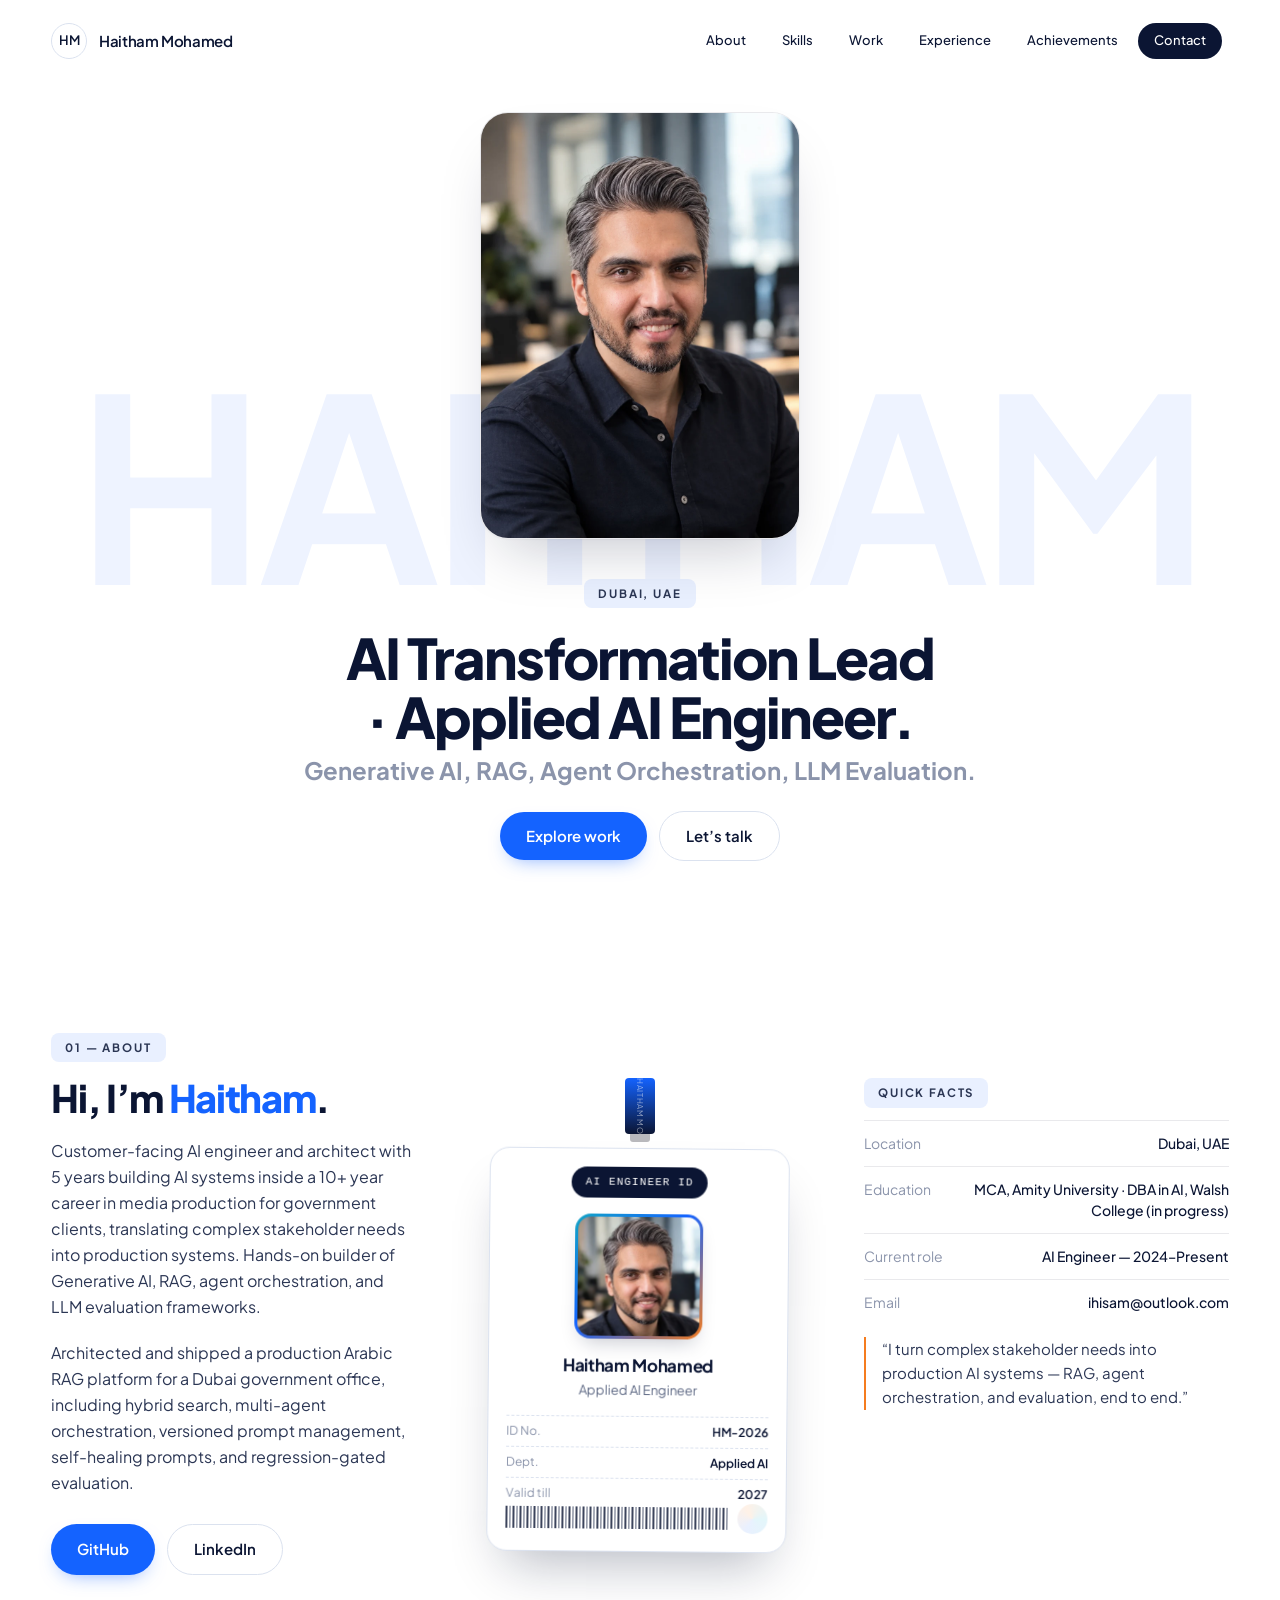
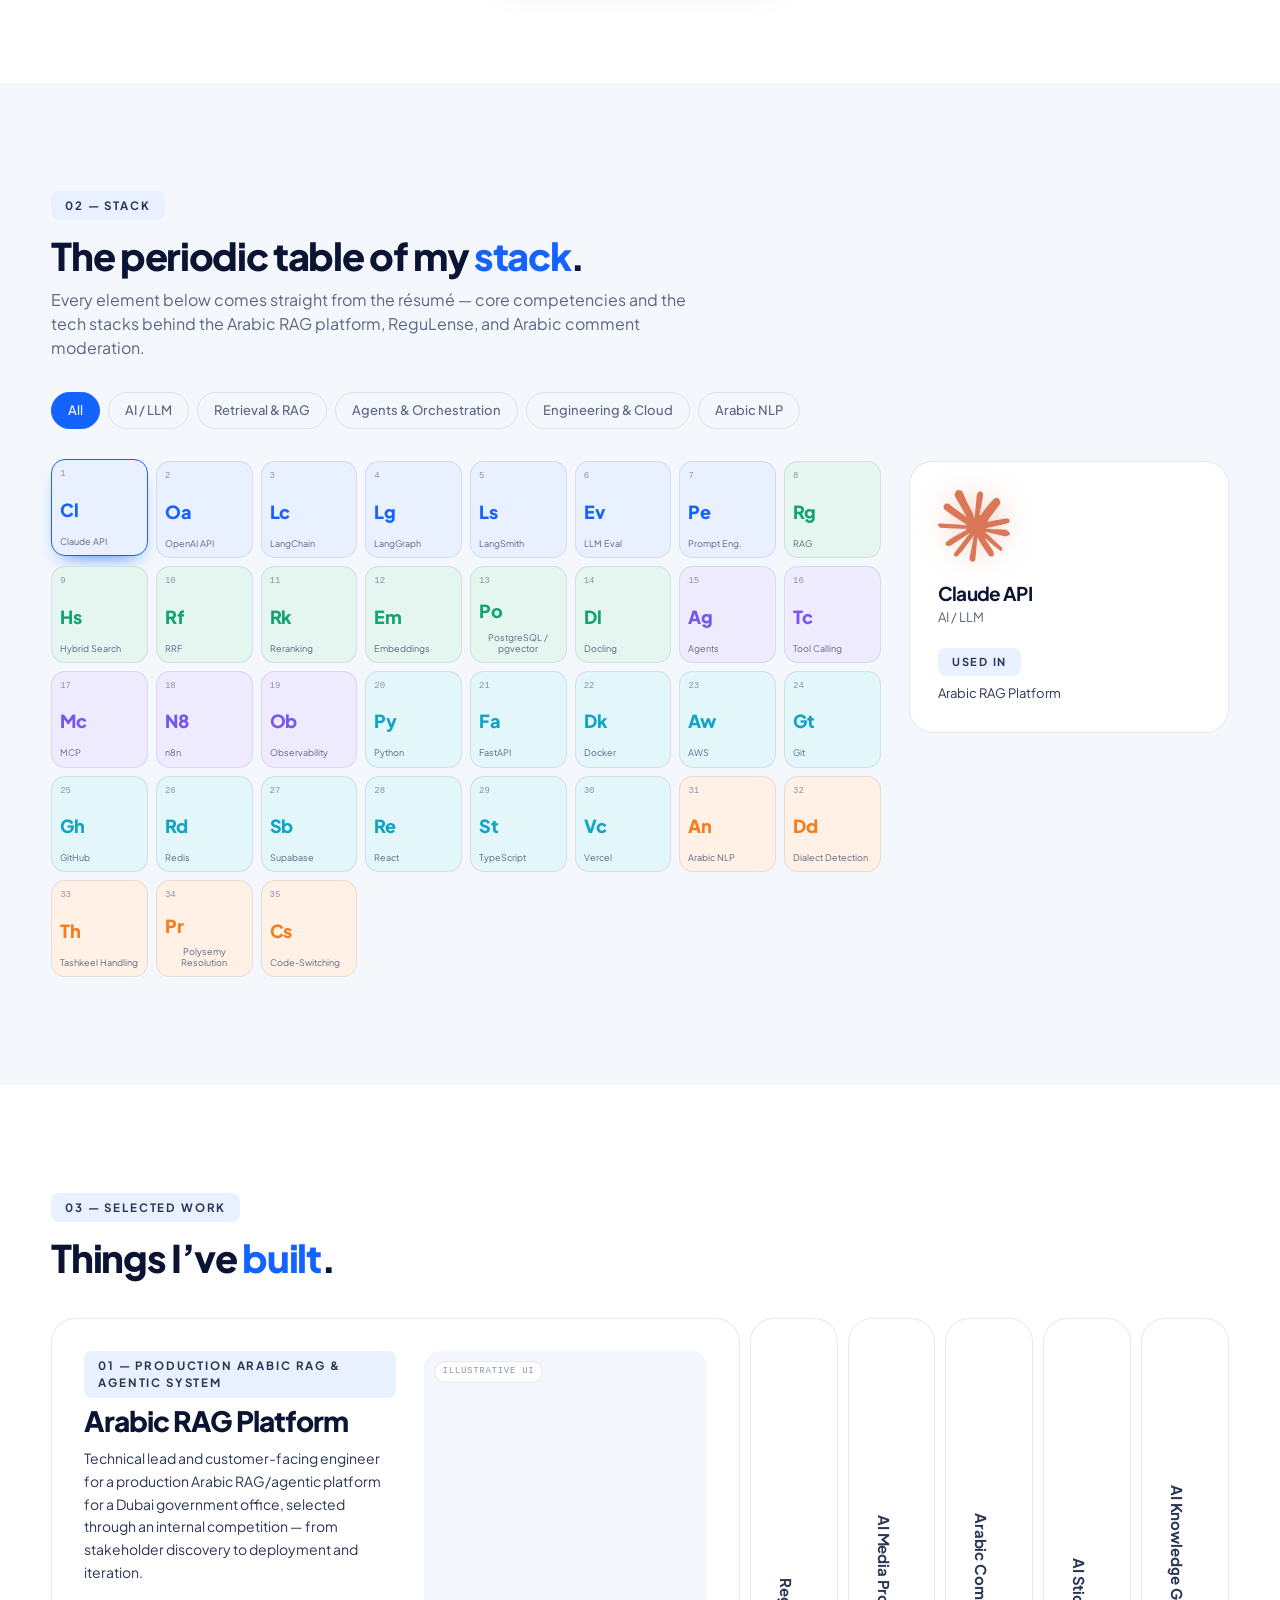
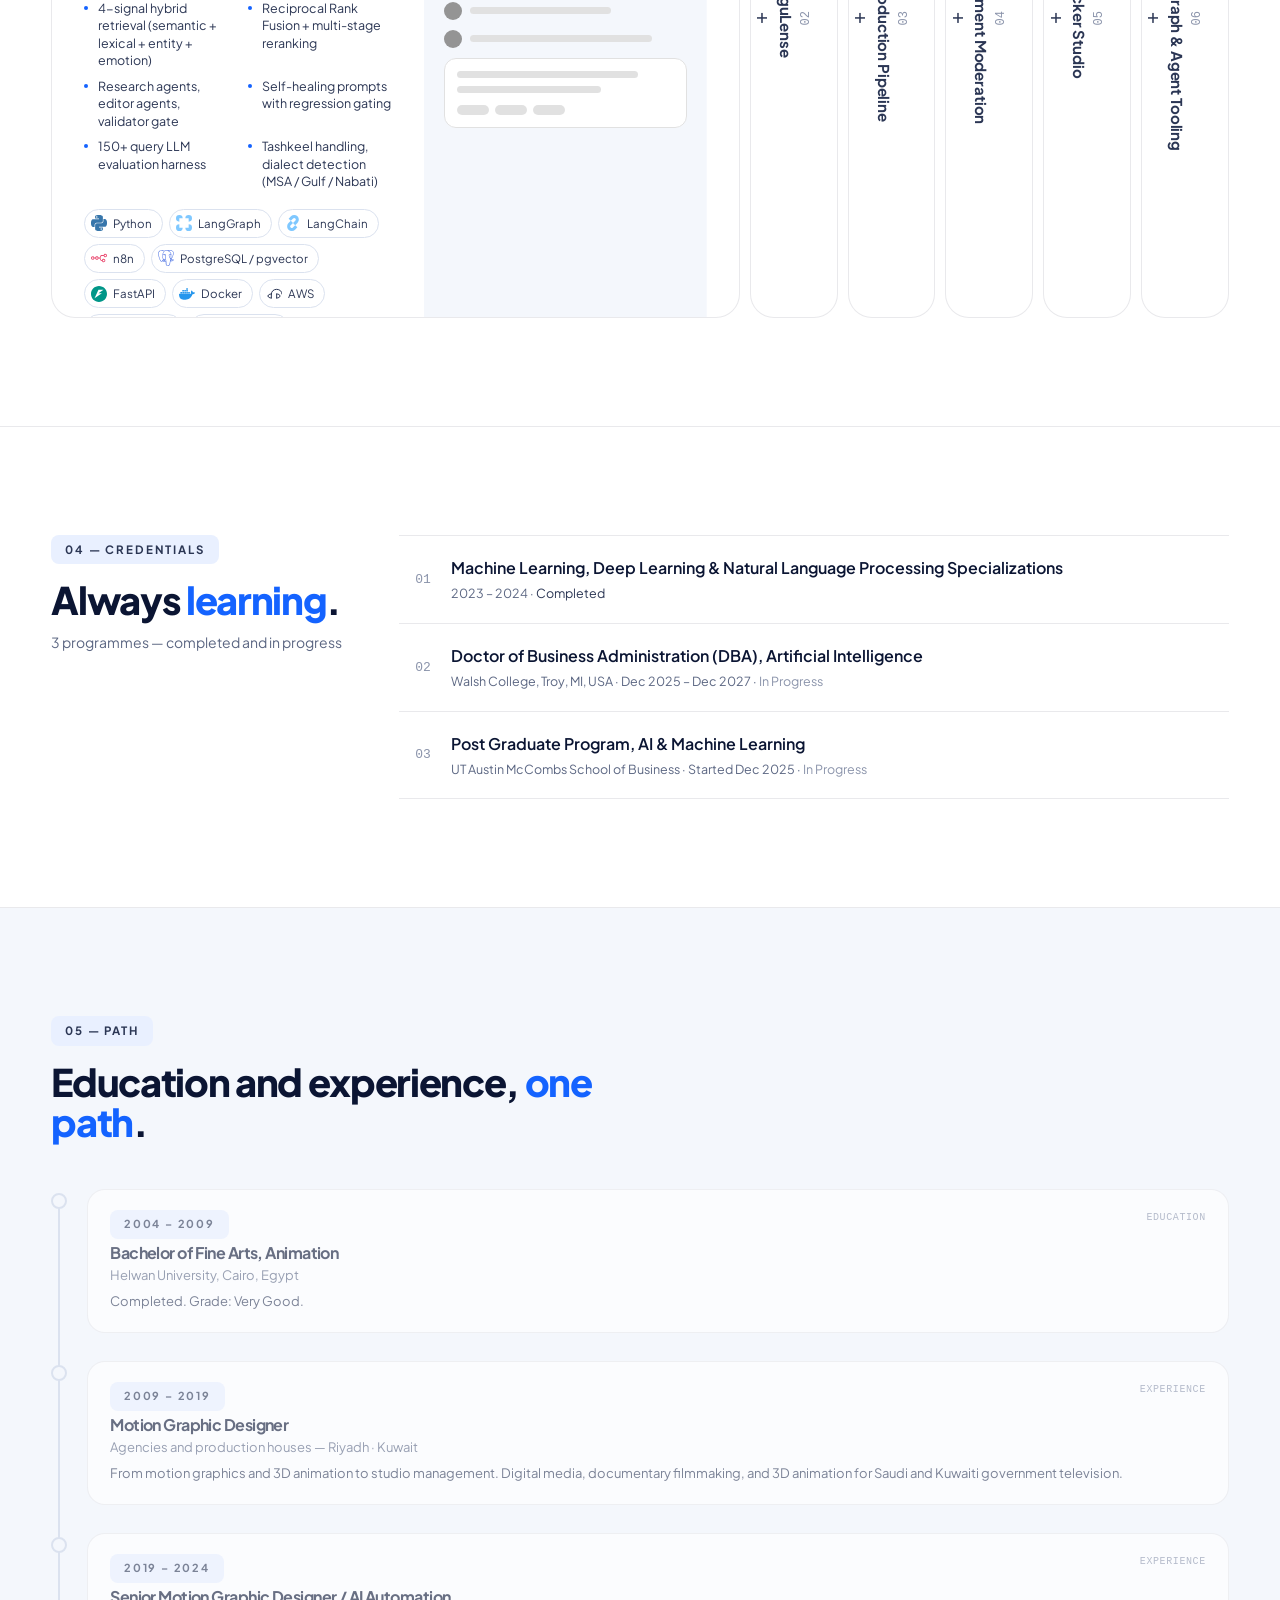
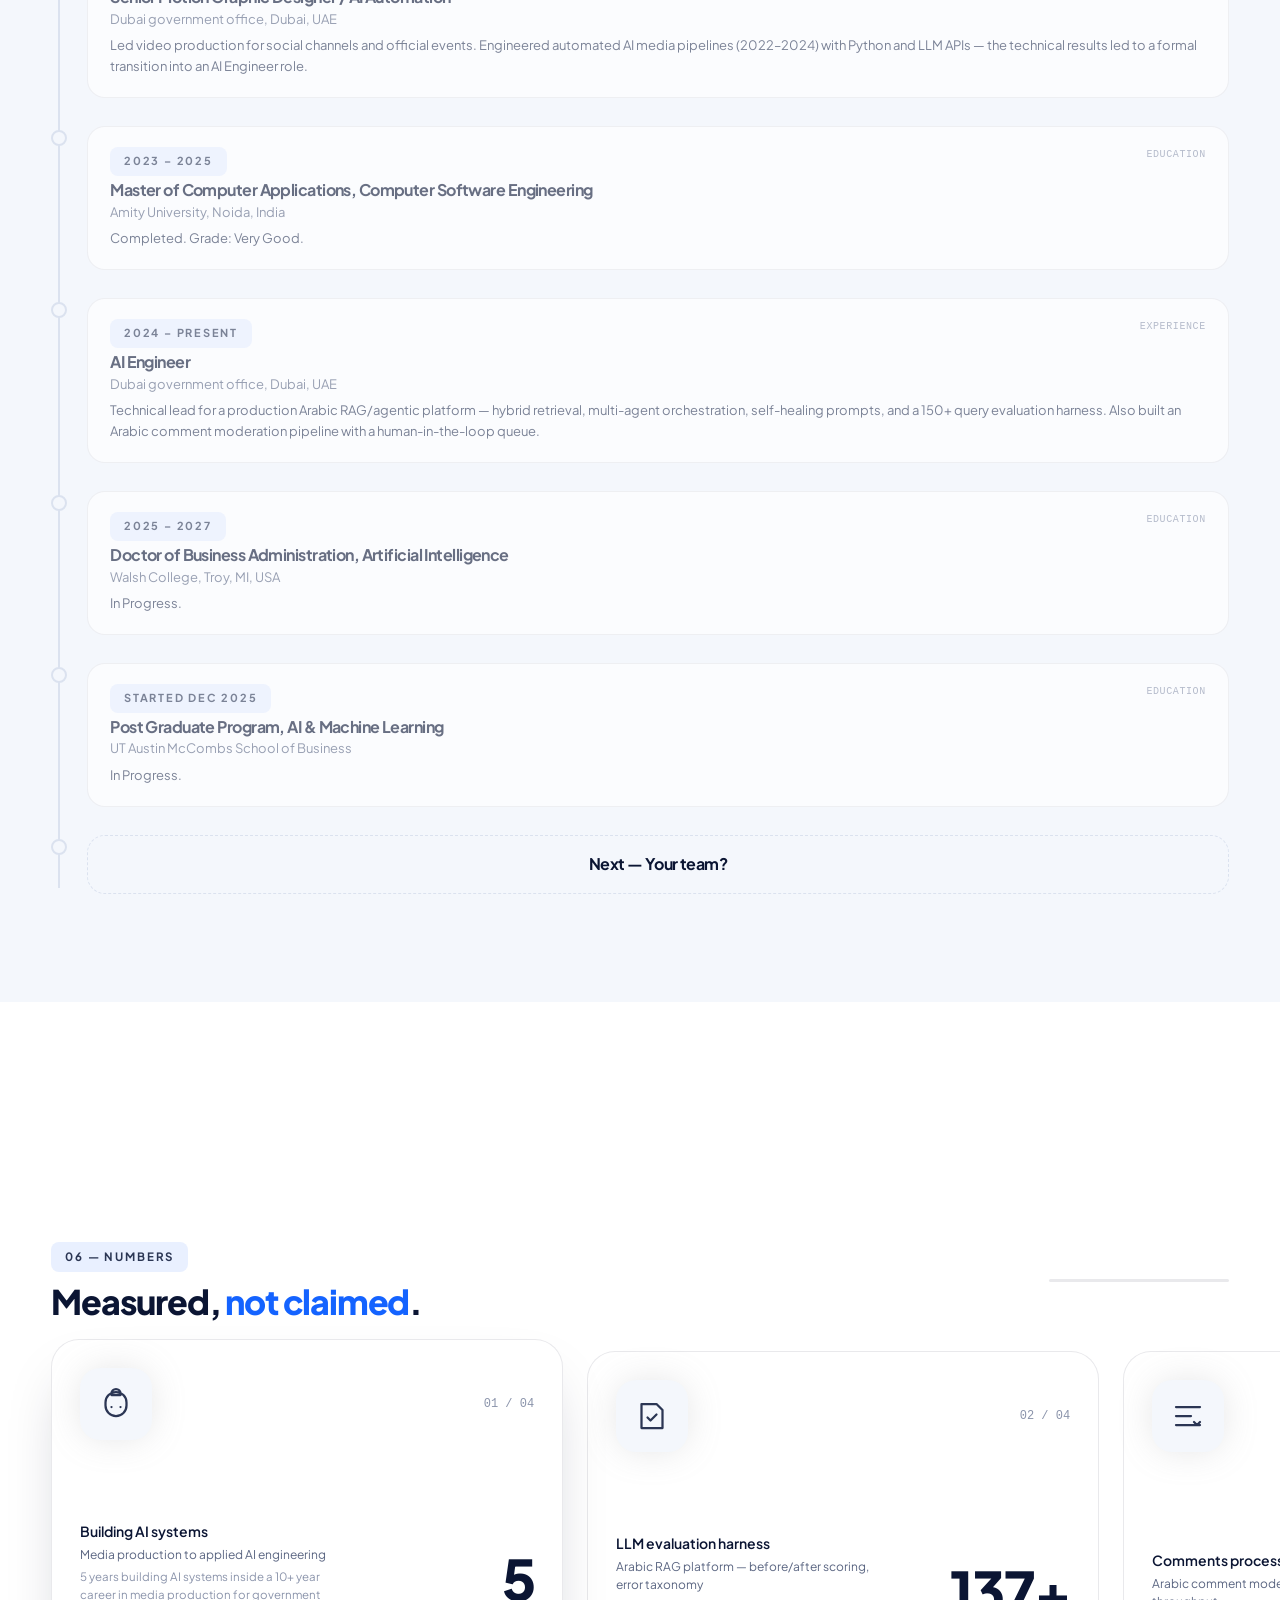
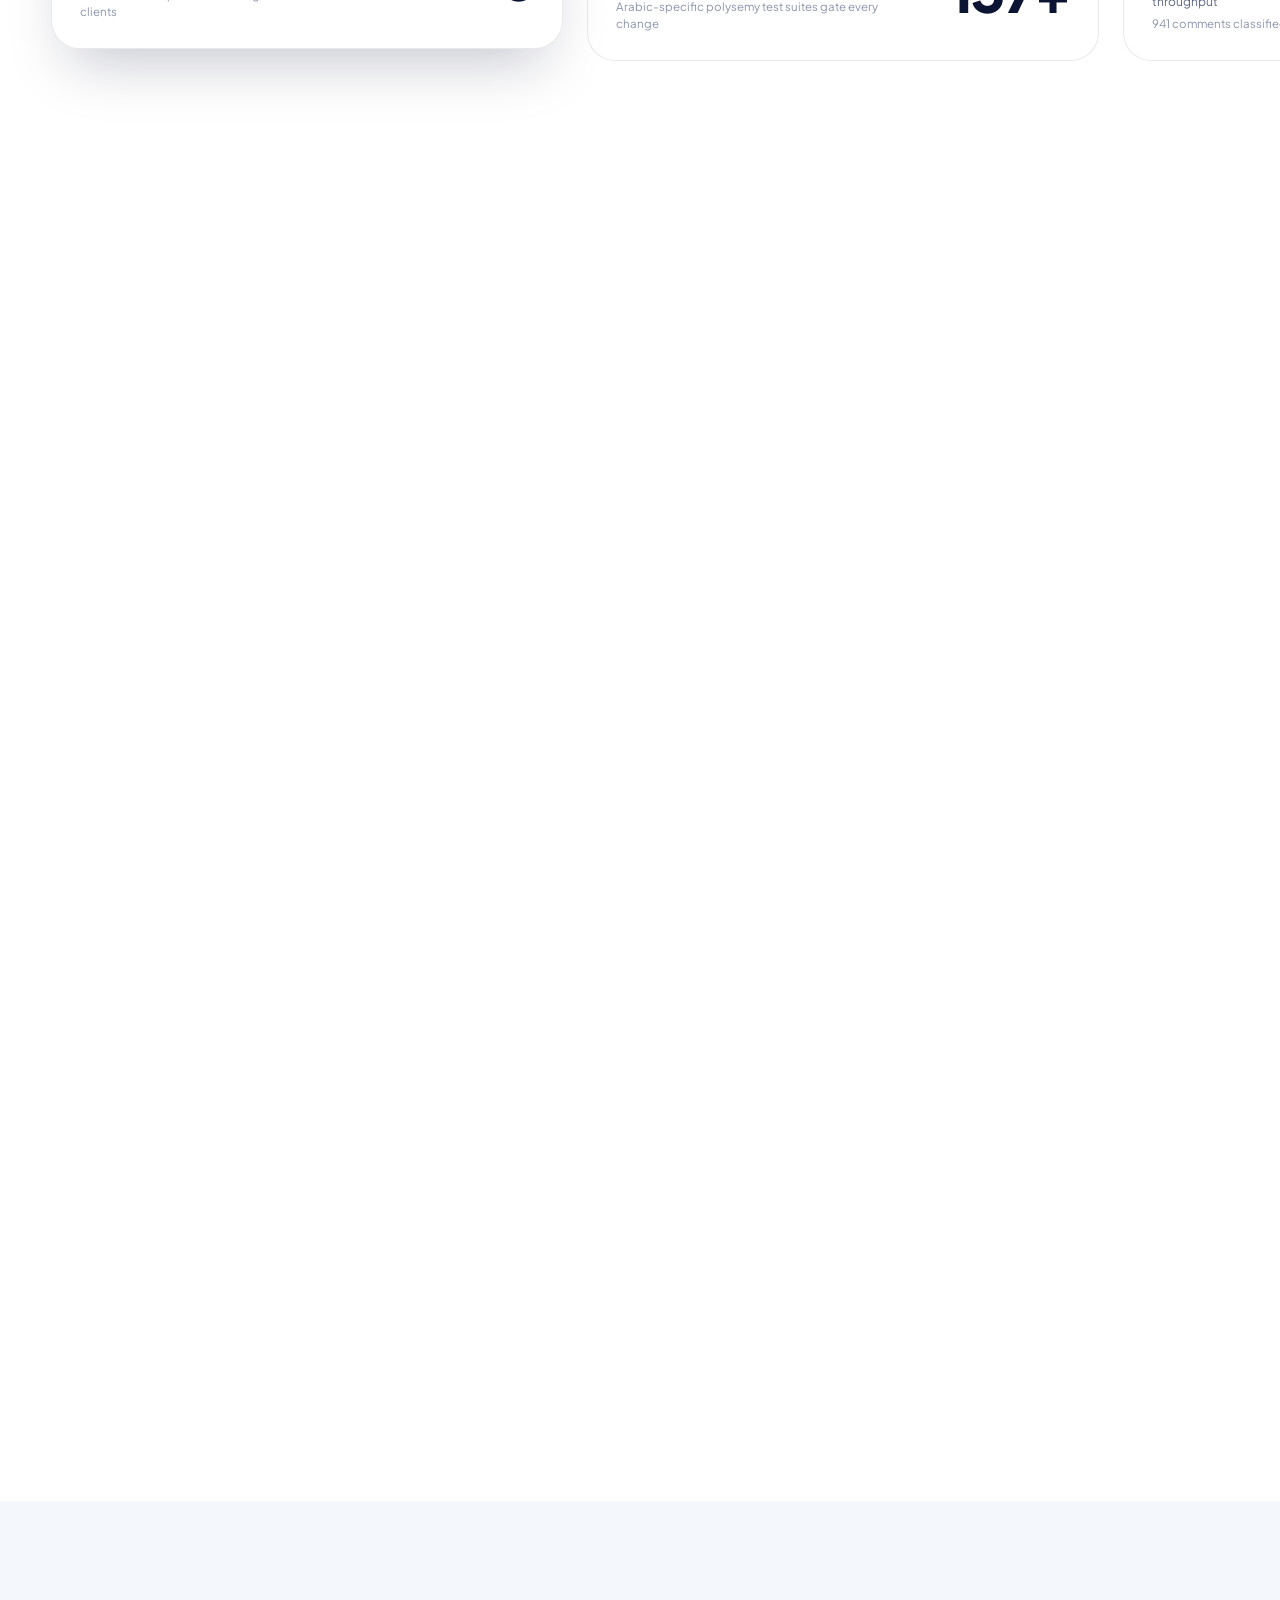
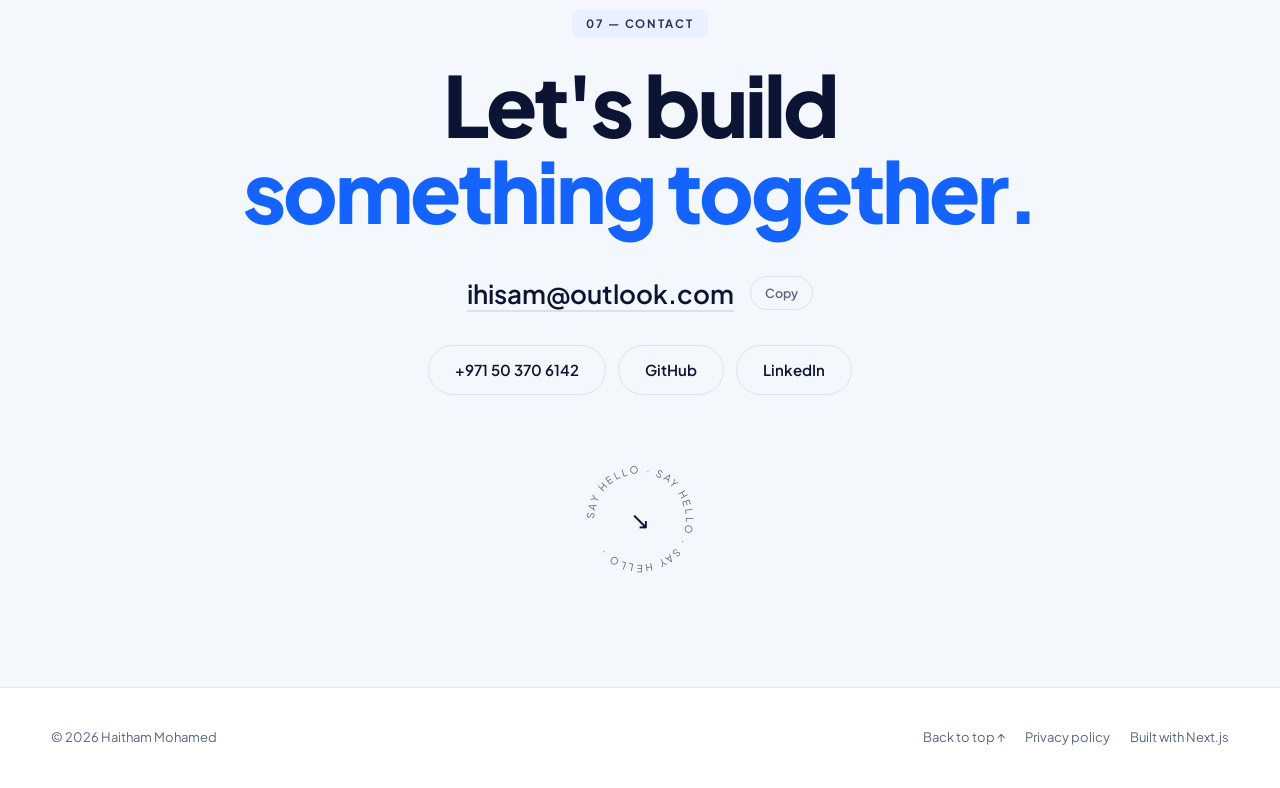
==== commit 2cad1010: "Timeline: one current role; fold comment moderation into AI Engineer, keep ReguLense as a project" ====
--- a/index.html
+++ b/index.html
@@ -1,4 +1,4 @@
-<!DOCTYPE html><!--0Y26O7oMN3JhFOxFJ8UKp--><html lang="en" class="__variable_4fc470 __variable_6d3dcf"><head><meta charSet="utf-8"/><meta name="viewport" content="width=device-width, initial-scale=1"/><link rel="preload" as="image" href="/portrait-hero.webp" fetchPriority="high"/><link rel="preload" as="image" href="/portrait-id.webp"/><link rel="preload" as="image" href="/logos/claude.svg"/><link rel="preload" as="image" href="/logos/python.svg"/><link rel="preload" as="image" href="/logos/langgraph.svg"/><link rel="preload" as="image" href="/logos/langchain.svg"/><link rel="preload" as="image" href="/logos/n8n.svg"/><link rel="preload" as="image" href="/logos/postgresql.svg"/><link rel="preload" as="image" href="/logos/fastapi.svg"/><link rel="preload" as="image" href="/logos/docker.svg"/><link rel="stylesheet" href="/_next/static/css/c5d34f25b418c07d.css" data-precedence="next"/><link rel="preload" as="script" fetchPriority="low" href="/_next/static/chunks/webpack-3337861e85753411.js"/><script src="/_next/static/chunks/4bd1b696-c023c6e3521b1417.js" async=""></script><script src="/_next/static/chunks/255-09fb0d129bb12f51.js" async=""></script><script src="/_next/static/chunks/main-app-fd98bed2d2891301.js" async=""></script><script src="/_next/static/chunks/691-4ffe289271fd5403.js" async=""></script><script src="/_next/static/chunks/app/page-8d0859e2c0ef3431.js" async=""></script><link rel="preload" as="image" href="/logos/react.svg"/><link rel="preload" as="image" href="/logos/typescript.svg"/><link rel="preload" as="image" href="/logos/supabase.svg"/><link rel="preload" as="image" href="/logos/redis.svg"/><link rel="preload" as="image" href="/logos/modelcontextprotocol.svg"/><meta name="theme-color" content="#ffffff"/><title>Haitham Mohamed — Applied AI Engineer</title><meta name="description" content="Customer-facing AI engineer and architect with 5 years building AI systems inside a 10+ year career in media production for government clients, translating complex stakeholder needs into production systems. Hands-on builder of Generative AI, RAG, agent orchestration, and LLM evaluation frameworks."/><meta property="og:title" content="Haitham Mohamed — Applied AI Engineer"/><meta property="og:description" content="Customer-facing AI engineer and architect with 5 years building AI systems inside a 10+ year career in media production for government clients, translating complex stakeholder needs into production systems. Hands-on builder of Generative AI, RAG, agent orchestration, and LLM evaluation frameworks."/><meta property="og:url" content="https://haitham72.github.io/"/><meta property="og:site_name" content="Haitham Mohamed"/><meta property="og:locale" content="en_US"/><meta property="og:image" content="https://haitham72.github.io/og.jpg"/><meta property="og:image:width" content="1200"/><meta property="og:image:height" content="630"/><meta property="og:type" content="website"/><meta name="twitter:card" content="summary_large_image"/><meta name="twitter:title" content="Haitham Mohamed — Applied AI Engineer"/><meta name="twitter:description" content="Customer-facing AI engineer and architect with 5 years building AI systems inside a 10+ year career in media production for government clients, translating complex stakeholder needs into production systems. Hands-on builder of Generative AI, RAG, agent orchestration, and LLM evaluation frameworks."/><meta name="twitter:image" content="https://haitham72.github.io/og.jpg"/><link rel="icon" href="/favicon.png"/><script src="/_next/static/chunks/polyfills-42372ed130431b0a.js" noModule=""></script></head><body><div hidden=""><!--$--><!--/$--></div><div class="fixed top-0 left-0 h-[2px] bg-[var(--ink)] z-[60] origin-left" style="width:0%;transition:width 120ms linear" aria-hidden="true"></div><header class="fixed top-0 inset-x-0 z-50 pointer-events-none"><nav class="gutter flex items-center justify-between py-4 pointer-events-auto" aria-label="Primary"><a href="#hero" class="flex items-center gap-3 group"><span class="nav-mark w-9 h-9 rounded-full flex items-center justify-center text-[13px] font-semibold font-[var(--font-mono)] border transition-all duration-500" style="border-color:var(--line-strong);background:transparent;color:var(--ink)">HM</span><span class="text-[15px] font-semibold tracking-tight transition-all duration-500 hidden sm:inline" style="opacity:1;transform:none">Haitham Mohamed</span></a><div class="hidden md:flex items-center gap-1 rounded-full px-1.5 py-1.5 transition-all duration-500" style="background:transparent;backdrop-filter:none;-webkit-backdrop-filter:none;border:1px solid transparent;box-shadow:none"><button class="relative px-4 py-2 text-[13px] font-medium rounded-full transition-colors duration-300" style="color:var(--paper)" aria-current="true"><span class="absolute inset-0 rounded-full bg-[var(--ink)] -z-10" style="transition:all 0.4s var(--ease)" aria-hidden="true"></span>About</button><button class="relative px-4 py-2 text-[13px] font-medium rounded-full transition-colors duration-300" style="color:var(--ink)">Skills</button><button class="relative px-4 py-2 text-[13px] font-medium rounded-full transition-colors duration-300" style="color:var(--ink)">Work</button><button class="relative px-4 py-2 text-[13px] font-medium rounded-full transition-colors duration-300" style="color:var(--ink)">Experience</button><button class="relative px-4 py-2 text-[13px] font-medium rounded-full transition-colors duration-300" style="color:var(--ink)">Achievements</button><button class="relative px-4 py-2 text-[13px] font-medium rounded-full transition-colors duration-300" style="color:var(--ink)">Contact</button></div><button class="md:hidden btn btn-secondary !py-2 !px-4 !text-[13px] bg-[var(--paper)]" aria-haspopup="true" aria-expanded="false">Menu</button></nav></header><div class="fixed inset-0 z-[70] bg-[var(--paper)] md:hidden" style="clip-path:circle(0% at 100% 0%);transition:clip-path 0.6s var(--ease);pointer-events:none" role="dialog" aria-modal="true" aria-label="Navigation menu"><div class="gutter py-5 flex items-center justify-between"><span class="text-[15px] font-semibold">Haitham Mohamed</span><button class="btn btn-secondary !py-2 !px-4 !text-[13px]">Close</button></div><ul class="gutter flex flex-col gap-2 mt-8"><li class="overflow-hidden"><button class="flex items-baseline gap-4 py-3 text-[clamp(28px,8vw,44px)] font-semibold tracking-tight" style="transform:translateY(100%);opacity:0;transition:transform 0.5s var(--ease) 0ms, opacity 0.5s var(--ease) 0ms"><span class="font-[var(--font-mono)] text-[14px] text-[var(--faint)]">0<!-- -->1</span>About</button></li><li class="overflow-hidden"><button class="flex items-baseline gap-4 py-3 text-[clamp(28px,8vw,44px)] font-semibold tracking-tight" style="transform:translateY(100%);opacity:0;transition:transform 0.5s var(--ease) 60ms, opacity 0.5s var(--ease) 60ms"><span class="font-[var(--font-mono)] text-[14px] text-[var(--faint)]">0<!-- -->2</span>Skills</button></li><li class="overflow-hidden"><button class="flex items-baseline gap-4 py-3 text-[clamp(28px,8vw,44px)] font-semibold tracking-tight" style="transform:translateY(100%);opacity:0;transition:transform 0.5s var(--ease) 120ms, opacity 0.5s var(--ease) 120ms"><span class="font-[var(--font-mono)] text-[14px] text-[var(--faint)]">0<!-- -->3</span>Work</button></li><li class="overflow-hidden"><button class="flex items-baseline gap-4 py-3 text-[clamp(28px,8vw,44px)] font-semibold tracking-tight" style="transform:translateY(100%);opacity:0;transition:transform 0.5s var(--ease) 180ms, opacity 0.5s var(--ease) 180ms"><span class="font-[var(--font-mono)] text-[14px] text-[var(--faint)]">0<!-- -->4</span>Experience</button></li><li class="overflow-hidden"><button class="flex items-baseline gap-4 py-3 text-[clamp(28px,8vw,44px)] font-semibold tracking-tight" style="transform:translateY(100%);opacity:0;transition:transform 0.5s var(--ease) 240ms, opacity 0.5s var(--ease) 240ms"><span class="font-[var(--font-mono)] text-[14px] text-[var(--faint)]">0<!-- -->5</span>Achievements</button></li><li class="overflow-hidden"><button class="flex items-baseline gap-4 py-3 text-[clamp(28px,8vw,44px)] font-semibold tracking-tight" style="transform:translateY(100%);opacity:0;transition:transform 0.5s var(--ease) 300ms, opacity 0.5s var(--ease) 300ms"><span class="font-[var(--font-mono)] text-[14px] text-[var(--faint)]">0<!-- -->6</span>Contact</button></li></ul></div><style>
+<!DOCTYPE html><!--TBpt_uYiiTVgiRd39N59b--><html lang="en" class="__variable_4fc470 __variable_6d3dcf"><head><meta charSet="utf-8"/><meta name="viewport" content="width=device-width, initial-scale=1"/><link rel="preload" as="image" href="/portrait-hero.webp" fetchPriority="high"/><link rel="preload" as="image" href="/portrait-id.webp"/><link rel="preload" as="image" href="/logos/claude.svg"/><link rel="preload" as="image" href="/logos/python.svg"/><link rel="preload" as="image" href="/logos/langgraph.svg"/><link rel="preload" as="image" href="/logos/langchain.svg"/><link rel="preload" as="image" href="/logos/n8n.svg"/><link rel="preload" as="image" href="/logos/postgresql.svg"/><link rel="preload" as="image" href="/logos/fastapi.svg"/><link rel="preload" as="image" href="/logos/docker.svg"/><link rel="stylesheet" href="/_next/static/css/c5d34f25b418c07d.css" data-precedence="next"/><link rel="preload" as="script" fetchPriority="low" href="/_next/static/chunks/webpack-3337861e85753411.js"/><script src="/_next/static/chunks/4bd1b696-c023c6e3521b1417.js" async=""></script><script src="/_next/static/chunks/255-09fb0d129bb12f51.js" async=""></script><script src="/_next/static/chunks/main-app-fd98bed2d2891301.js" async=""></script><script src="/_next/static/chunks/691-4ffe289271fd5403.js" async=""></script><script src="/_next/static/chunks/app/page-1ba90e1d56d5e3a6.js" async=""></script><link rel="preload" as="image" href="/logos/react.svg"/><link rel="preload" as="image" href="/logos/typescript.svg"/><link rel="preload" as="image" href="/logos/supabase.svg"/><link rel="preload" as="image" href="/logos/redis.svg"/><link rel="preload" as="image" href="/logos/modelcontextprotocol.svg"/><meta name="theme-color" content="#ffffff"/><title>Haitham Mohamed — Applied AI Engineer</title><meta name="description" content="Customer-facing AI engineer and architect with 5 years building AI systems inside a 10+ year career in media production for government clients, translating complex stakeholder needs into production systems. Hands-on builder of Generative AI, RAG, agent orchestration, and LLM evaluation frameworks."/><meta property="og:title" content="Haitham Mohamed — Applied AI Engineer"/><meta property="og:description" content="Customer-facing AI engineer and architect with 5 years building AI systems inside a 10+ year career in media production for government clients, translating complex stakeholder needs into production systems. Hands-on builder of Generative AI, RAG, agent orchestration, and LLM evaluation frameworks."/><meta property="og:url" content="https://haitham72.github.io/"/><meta property="og:site_name" content="Haitham Mohamed"/><meta property="og:locale" content="en_US"/><meta property="og:image" content="https://haitham72.github.io/og.jpg"/><meta property="og:image:width" content="1200"/><meta property="og:image:height" content="630"/><meta property="og:type" content="website"/><meta name="twitter:card" content="summary_large_image"/><meta name="twitter:title" content="Haitham Mohamed — Applied AI Engineer"/><meta name="twitter:description" content="Customer-facing AI engineer and architect with 5 years building AI systems inside a 10+ year career in media production for government clients, translating complex stakeholder needs into production systems. Hands-on builder of Generative AI, RAG, agent orchestration, and LLM evaluation frameworks."/><meta name="twitter:image" content="https://haitham72.github.io/og.jpg"/><link rel="icon" href="/favicon.png"/><script src="/_next/static/chunks/polyfills-42372ed130431b0a.js" noModule=""></script></head><body><div hidden=""><!--$--><!--/$--></div><div class="fixed top-0 left-0 h-[2px] bg-[var(--ink)] z-[60] origin-left" style="width:0%;transition:width 120ms linear" aria-hidden="true"></div><header class="fixed top-0 inset-x-0 z-50 pointer-events-none"><nav class="gutter flex items-center justify-between py-4 pointer-events-auto" aria-label="Primary"><a href="#hero" class="flex items-center gap-3 group"><span class="nav-mark w-9 h-9 rounded-full flex items-center justify-center text-[13px] font-semibold font-[var(--font-mono)] border transition-all duration-500" style="border-color:var(--line-strong);background:transparent;color:var(--ink)">HM</span><span class="text-[15px] font-semibold tracking-tight transition-all duration-500 hidden sm:inline" style="opacity:1;transform:none">Haitham Mohamed</span></a><div class="hidden md:flex items-center gap-1 rounded-full px-1.5 py-1.5 transition-all duration-500" style="background:transparent;backdrop-filter:none;-webkit-backdrop-filter:none;border:1px solid transparent;box-shadow:none"><button class="relative px-4 py-2 text-[13px] font-medium rounded-full transition-colors duration-300" style="color:var(--paper)" aria-current="true"><span class="absolute inset-0 rounded-full bg-[var(--ink)] -z-10" style="transition:all 0.4s var(--ease)" aria-hidden="true"></span>About</button><button class="relative px-4 py-2 text-[13px] font-medium rounded-full transition-colors duration-300" style="color:var(--ink)">Skills</button><button class="relative px-4 py-2 text-[13px] font-medium rounded-full transition-colors duration-300" style="color:var(--ink)">Work</button><button class="relative px-4 py-2 text-[13px] font-medium rounded-full transition-colors duration-300" style="color:var(--ink)">Experience</button><button class="relative px-4 py-2 text-[13px] font-medium rounded-full transition-colors duration-300" style="color:var(--ink)">Achievements</button><button class="relative px-4 py-2 text-[13px] font-medium rounded-full transition-colors duration-300" style="color:var(--ink)">Contact</button></div><button class="md:hidden btn btn-secondary !py-2 !px-4 !text-[13px] bg-[var(--paper)]" aria-haspopup="true" aria-expanded="false">Menu</button></nav></header><div class="fixed inset-0 z-[70] bg-[var(--paper)] md:hidden" style="clip-path:circle(0% at 100% 0%);transition:clip-path 0.6s var(--ease);pointer-events:none" role="dialog" aria-modal="true" aria-label="Navigation menu"><div class="gutter py-5 flex items-center justify-between"><span class="text-[15px] font-semibold">Haitham Mohamed</span><button class="btn btn-secondary !py-2 !px-4 !text-[13px]">Close</button></div><ul class="gutter flex flex-col gap-2 mt-8"><li class="overflow-hidden"><button class="flex items-baseline gap-4 py-3 text-[clamp(28px,8vw,44px)] font-semibold tracking-tight" style="transform:translateY(100%);opacity:0;transition:transform 0.5s var(--ease) 0ms, opacity 0.5s var(--ease) 0ms"><span class="font-[var(--font-mono)] text-[14px] text-[var(--faint)]">0<!-- -->1</span>About</button></li><li class="overflow-hidden"><button class="flex items-baseline gap-4 py-3 text-[clamp(28px,8vw,44px)] font-semibold tracking-tight" style="transform:translateY(100%);opacity:0;transition:transform 0.5s var(--ease) 60ms, opacity 0.5s var(--ease) 60ms"><span class="font-[var(--font-mono)] text-[14px] text-[var(--faint)]">0<!-- -->2</span>Skills</button></li><li class="overflow-hidden"><button class="flex items-baseline gap-4 py-3 text-[clamp(28px,8vw,44px)] font-semibold tracking-tight" style="transform:translateY(100%);opacity:0;transition:transform 0.5s var(--ease) 120ms, opacity 0.5s var(--ease) 120ms"><span class="font-[var(--font-mono)] text-[14px] text-[var(--faint)]">0<!-- -->3</span>Work</button></li><li class="overflow-hidden"><button class="flex items-baseline gap-4 py-3 text-[clamp(28px,8vw,44px)] font-semibold tracking-tight" style="transform:translateY(100%);opacity:0;transition:transform 0.5s var(--ease) 180ms, opacity 0.5s var(--ease) 180ms"><span class="font-[var(--font-mono)] text-[14px] text-[var(--faint)]">0<!-- -->4</span>Experience</button></li><li class="overflow-hidden"><button class="flex items-baseline gap-4 py-3 text-[clamp(28px,8vw,44px)] font-semibold tracking-tight" style="transform:translateY(100%);opacity:0;transition:transform 0.5s var(--ease) 240ms, opacity 0.5s var(--ease) 240ms"><span class="font-[var(--font-mono)] text-[14px] text-[var(--faint)]">0<!-- -->5</span>Achievements</button></li><li class="overflow-hidden"><button class="flex items-baseline gap-4 py-3 text-[clamp(28px,8vw,44px)] font-semibold tracking-tight" style="transform:translateY(100%);opacity:0;transition:transform 0.5s var(--ease) 300ms, opacity 0.5s var(--ease) 300ms"><span class="font-[var(--font-mono)] text-[14px] text-[var(--faint)]">0<!-- -->6</span>Contact</button></li></ul></div><style>
         .nav-mark:hover { transform: rotate(360deg); }
       </style><main><section id="hero" class="relative min-h-[100svh] flex items-center justify-center overflow-hidden gutter pt-28 pb-16" aria-label="Introduction"><span class="hero-ghost absolute left-1/2 top-[52%] -translate-x-1/2 -translate-y-1/2 select-none pointer-events-none whitespace-nowrap font-[var(--font-display)] font-bold" aria-hidden="true">HAITHAM</span><div class="relative z-10 content-max w-full flex flex-col items-center text-center gap-10"><div class="hero-portrait card card-elevated relative overflow-hidden"><img src="/portrait-hero.webp" alt="Haitham Mohamed, Applied AI Engineer, portrait photo" width="900" height="1200" class="w-full h-full object-cover" fetchPriority="high"/></div><div class="flex flex-col items-center gap-5"><p class="section-tag">Dubai, UAE</p><h1 class="text-[clamp(32px,6vw,56px)] max-w-[20ch] text-balance">AI Transformation Lead · Applied AI Engineer<!-- -->.<span class="block text-[var(--faint)] font-[var(--font-display)] font-bold text-[clamp(18px,2.4vw,24px)] mt-3 tracking-normal">Generative AI, RAG, Agent Orchestration, LLM Evaluation<!-- -->.</span></h1><div class="flex flex-wrap items-center justify-center gap-3 mt-2"><button class="btn btn-primary">Explore work</button><button class="btn btn-secondary">Let’s talk</button></div></div></div><style>
         .hero-ghost {
@@ -489,7 +489,7 @@
           .cert-layout { grid-template-columns: 1fr; gap: 24px; }
           .cert-heading { position: static; }
         }
-      </style></section><section id="experience" class="section-pad gutter bg-[var(--paper-alt)]" aria-label="Experience and education"><div class="content-max"><div class="rv section-tag mb-4">05 — Path</div><h2 class="rv text-[clamp(26px,4vw,38px)] mb-12 max-w-[22ch]">Education and experience, <span class="accent">one path</span>.</h2><div class="timeline"><div class="timeline-spine" aria-hidden="true"><div class="timeline-spine-fill" style="height:0%"></div></div><ol class="timeline-list"><li class="timeline-item" data-lit="false"><span class="timeline-dot"></span><div class="timeline-card"><p class="section-tag !text-[11px] mb-1.5">2004 – 2009</p><h3 class="text-[16px] font-bold mb-1">Bachelor of Fine Arts, Animation</h3><p class="text-[13px] text-[var(--mute)] mb-1.5">Helwan University, Cairo, Egypt</p><p class="text-[13px] text-[var(--ink-2)] leading-relaxed">Completed. Grade: Very Good.</p><span class="timeline-kind">Education</span></div></li><li class="timeline-item" data-lit="false"><span class="timeline-dot"></span><div class="timeline-card"><p class="section-tag !text-[11px] mb-1.5">2009 – 2019</p><h3 class="text-[16px] font-bold mb-1">Motion Graphic Designer</h3><p class="text-[13px] text-[var(--mute)] mb-1.5">Agencies and production houses — Riyadh · Kuwait</p><p class="text-[13px] text-[var(--ink-2)] leading-relaxed">From motion graphics and 3D animation to studio management. Digital media, documentary filmmaking, and 3D animation for Saudi and Kuwaiti government television.</p><span class="timeline-kind">Experience</span></div></li><li class="timeline-item" data-lit="false"><span class="timeline-dot"></span><div class="timeline-card"><p class="section-tag !text-[11px] mb-1.5">2019 – 2024</p><h3 class="text-[16px] font-bold mb-1">Senior Motion Graphic Designer / AI Automation</h3><p class="text-[13px] text-[var(--mute)] mb-1.5">Dubai government office, Dubai, UAE</p><p class="text-[13px] text-[var(--ink-2)] leading-relaxed">Led video production for social channels and official events. Engineered automated AI media pipelines (2022–2024) with Python and LLM APIs — the technical results led to a formal transition into an AI Engineer role.</p><span class="timeline-kind">Experience</span></div></li><li class="timeline-item" data-lit="false"><span class="timeline-dot"></span><div class="timeline-card"><p class="section-tag !text-[11px] mb-1.5">2023 – 2025</p><h3 class="text-[16px] font-bold mb-1">Master of Computer Applications, Computer Software Engineering</h3><p class="text-[13px] text-[var(--mute)] mb-1.5">Amity University, Noida, India</p><p class="text-[13px] text-[var(--ink-2)] leading-relaxed">Completed. Grade: Very Good.</p><span class="timeline-kind">Education</span></div></li><li class="timeline-item" data-lit="false"><span class="timeline-dot"></span><div class="timeline-card"><p class="section-tag !text-[11px] mb-1.5">2024 – Present</p><h3 class="text-[16px] font-bold mb-1">AI Engineer</h3><p class="text-[13px] text-[var(--mute)] mb-1.5">Dubai government office, Dubai, UAE</p><p class="text-[13px] text-[var(--ink-2)] leading-relaxed">Technical lead for a production Arabic RAG/agentic platform — hybrid retrieval, multi-agent orchestration, self-healing prompts, and a 150+ query evaluation harness.</p><span class="timeline-kind">Experience</span></div></li><li class="timeline-item" data-lit="false"><span class="timeline-dot"></span><div class="timeline-card"><p class="section-tag !text-[11px] mb-1.5">2025 – Present</p><h3 class="text-[16px] font-bold mb-1">AI Engineer</h3><p class="text-[13px] text-[var(--mute)] mb-1.5">Social media intelligence project, Dubai, UAE</p><p class="text-[13px] text-[var(--ink-2)] leading-relaxed">Arabic comment classification pipeline for social media moderation with a human-in-the-loop queue.</p><span class="timeline-kind">Experience</span></div></li><li class="timeline-item" data-lit="false"><span class="timeline-dot"></span><div class="timeline-card"><p class="section-tag !text-[11px] mb-1.5">2025 – 2027</p><h3 class="text-[16px] font-bold mb-1">Doctor of Business Administration, Artificial Intelligence</h3><p class="text-[13px] text-[var(--mute)] mb-1.5">Walsh College, Troy, MI, USA</p><p class="text-[13px] text-[var(--ink-2)] leading-relaxed">In Progress.</p><span class="timeline-kind">Education</span></div></li><li class="timeline-item" data-lit="false"><span class="timeline-dot"></span><div class="timeline-card"><p class="section-tag !text-[11px] mb-1.5">Started Dec 2025</p><h3 class="text-[16px] font-bold mb-1">Post Graduate Program, AI &amp; Machine Learning</h3><p class="text-[13px] text-[var(--mute)] mb-1.5">UT Austin McCombs School of Business</p><p class="text-[13px] text-[var(--ink-2)] leading-relaxed">In Progress.</p><span class="timeline-kind">Education</span></div></li><li class="timeline-item" data-lit="false"><span class="timeline-dot"></span><div class="timeline-card"><p class="section-tag !text-[11px] mb-1.5">2026 – Present</p><h3 class="text-[16px] font-bold mb-1">AI Engineer (Open Source)</h3><p class="text-[13px] text-[var(--mute)] mb-1.5">ReguLense, Dubai, UAE</p><p class="text-[13px] text-[var(--ink-2)] leading-relaxed">Built and open-sourced ReguLense, a version- and jurisdiction-aware, citation-or-abstain RAG system for UAE health regulation.</p><span class="timeline-kind">Experience</span></div></li><li class="timeline-item" data-lit="false"><span class="timeline-dot"></span><div class="timeline-card timeline-next"><h3 class="text-[16px] font-bold">Next — Your team?</h3></div></li></ol></div></div><style>
+      </style></section><section id="experience" class="section-pad gutter bg-[var(--paper-alt)]" aria-label="Experience and education"><div class="content-max"><div class="rv section-tag mb-4">05 — Path</div><h2 class="rv text-[clamp(26px,4vw,38px)] mb-12 max-w-[22ch]">Education and experience, <span class="accent">one path</span>.</h2><div class="timeline"><div class="timeline-spine" aria-hidden="true"><div class="timeline-spine-fill" style="height:0%"></div></div><ol class="timeline-list"><li class="timeline-item" data-lit="false"><span class="timeline-dot"></span><div class="timeline-card"><p class="section-tag !text-[11px] mb-1.5">2004 – 2009</p><h3 class="text-[16px] font-bold mb-1">Bachelor of Fine Arts, Animation</h3><p class="text-[13px] text-[var(--mute)] mb-1.5">Helwan University, Cairo, Egypt</p><p class="text-[13px] text-[var(--ink-2)] leading-relaxed">Completed. Grade: Very Good.</p><span class="timeline-kind">Education</span></div></li><li class="timeline-item" data-lit="false"><span class="timeline-dot"></span><div class="timeline-card"><p class="section-tag !text-[11px] mb-1.5">2009 – 2019</p><h3 class="text-[16px] font-bold mb-1">Motion Graphic Designer</h3><p class="text-[13px] text-[var(--mute)] mb-1.5">Agencies and production houses — Riyadh · Kuwait</p><p class="text-[13px] text-[var(--ink-2)] leading-relaxed">From motion graphics and 3D animation to studio management. Digital media, documentary filmmaking, and 3D animation for Saudi and Kuwaiti government television.</p><span class="timeline-kind">Experience</span></div></li><li class="timeline-item" data-lit="false"><span class="timeline-dot"></span><div class="timeline-card"><p class="section-tag !text-[11px] mb-1.5">2019 – 2024</p><h3 class="text-[16px] font-bold mb-1">Senior Motion Graphic Designer / AI Automation</h3><p class="text-[13px] text-[var(--mute)] mb-1.5">Dubai government office, Dubai, UAE</p><p class="text-[13px] text-[var(--ink-2)] leading-relaxed">Led video production for social channels and official events. Engineered automated AI media pipelines (2022–2024) with Python and LLM APIs — the technical results led to a formal transition into an AI Engineer role.</p><span class="timeline-kind">Experience</span></div></li><li class="timeline-item" data-lit="false"><span class="timeline-dot"></span><div class="timeline-card"><p class="section-tag !text-[11px] mb-1.5">2023 – 2025</p><h3 class="text-[16px] font-bold mb-1">Master of Computer Applications, Computer Software Engineering</h3><p class="text-[13px] text-[var(--mute)] mb-1.5">Amity University, Noida, India</p><p class="text-[13px] text-[var(--ink-2)] leading-relaxed">Completed. Grade: Very Good.</p><span class="timeline-kind">Education</span></div></li><li class="timeline-item" data-lit="false"><span class="timeline-dot"></span><div class="timeline-card"><p class="section-tag !text-[11px] mb-1.5">2024 – Present</p><h3 class="text-[16px] font-bold mb-1">AI Engineer</h3><p class="text-[13px] text-[var(--mute)] mb-1.5">Dubai government office, Dubai, UAE</p><p class="text-[13px] text-[var(--ink-2)] leading-relaxed">Technical lead for a production Arabic RAG/agentic platform — hybrid retrieval, multi-agent orchestration, self-healing prompts, and a 150+ query evaluation harness. Also built an Arabic comment moderation pipeline with a human-in-the-loop queue.</p><span class="timeline-kind">Experience</span></div></li><li class="timeline-item" data-lit="false"><span class="timeline-dot"></span><div class="timeline-card"><p class="section-tag !text-[11px] mb-1.5">2025 – 2027</p><h3 class="text-[16px] font-bold mb-1">Doctor of Business Administration, Artificial Intelligence</h3><p class="text-[13px] text-[var(--mute)] mb-1.5">Walsh College, Troy, MI, USA</p><p class="text-[13px] text-[var(--ink-2)] leading-relaxed">In Progress.</p><span class="timeline-kind">Education</span></div></li><li class="timeline-item" data-lit="false"><span class="timeline-dot"></span><div class="timeline-card"><p class="section-tag !text-[11px] mb-1.5">Started Dec 2025</p><h3 class="text-[16px] font-bold mb-1">Post Graduate Program, AI &amp; Machine Learning</h3><p class="text-[13px] text-[var(--mute)] mb-1.5">UT Austin McCombs School of Business</p><p class="text-[13px] text-[var(--ink-2)] leading-relaxed">In Progress.</p><span class="timeline-kind">Education</span></div></li><li class="timeline-item" data-lit="false"><span class="timeline-dot"></span><div class="timeline-card timeline-next"><h3 class="text-[16px] font-bold">Next — Your team?</h3></div></li></ol></div></div><style>
         .timeline { position: relative; }
         .timeline-spine {
           position: absolute;
@@ -640,4 +640,4 @@
         @media (prefers-reduced-motion: reduce) {
           .say-hello-ring { animation: none; }
         }
-      </style></section></main><footer class="gutter py-10 border-t border-[var(--line)]"><div class="content-max flex flex-wrap items-center justify-between gap-4 text-[13px] text-[var(--mute)]"><span>© <!-- -->2026<!-- --> <!-- -->Haitham Mohamed</span><div class="flex items-center gap-5"><button class="hover:text-[var(--ink)] transition-colors">Back to top ↑</button><a href="/privacy-policy.html" class="hover:text-[var(--ink)] transition-colors">Privacy policy</a><span>Built with Next.js</span></div></div></footer><!--$--><!--/$--><script src="/_next/static/chunks/webpack-3337861e85753411.js" id="_R_" async=""></script><script>(self.__next_f=self.__next_f||[]).push([0])</script><script>self.__next_f.push([1,"1:\"$Sreact.fragment\"\n2:I[9766,[],\"\"]\n3:I[8924,[],\"\"]\n4:I[674,[\"691\",\"static/chunks/691-4ffe289271fd5403.js\",\"974\",\"static/chunks/app/page-8d0859e2c0ef3431.js\"],\"default\"]\n5:I[4431,[],\"OutletBoundary\"]\n7:I[5278,[],\"AsyncMetadataOutlet\"]\n9:I[4431,[],\"ViewportBoundary\"]\nb:I[4431,[],\"MetadataBoundary\"]\nc:\"$Sreact.suspense\"\ne:I[7150,[],\"\"]\n:HL[\"/_next/static/css/c5d34f25b418c07d.css\",\"style\"]\n"])</script><script>self.__next_f.push([1,"0:{\"P\":null,\"b\":\"0Y26O7oMN3JhFOxFJ8UKp\",\"p\":\"\",\"c\":[\"\",\"\"],\"i\":false,\"f\":[[[\"\",{\"children\":[\"__PAGE__\",{}]},\"$undefined\",\"$undefined\",true],[\"\",[\"$\",\"$1\",\"c\",{\"children\":[[[\"$\",\"link\",\"0\",{\"rel\":\"stylesheet\",\"href\":\"/_next/static/css/c5d34f25b418c07d.css\",\"precedence\":\"next\",\"crossOrigin\":\"$undefined\",\"nonce\":\"$undefined\"}]],[\"$\",\"html\",null,{\"lang\":\"en\",\"className\":\"__variable_4fc470 __variable_6d3dcf\",\"suppressHydrationWarning\":true,\"children\":[\"$\",\"body\",null,{\"suppressHydrationWarning\":true,\"children\":[\"$\",\"$L2\",null,{\"parallelRouterKey\":\"children\",\"error\":\"$undefined\",\"errorStyles\":\"$undefined\",\"errorScripts\":\"$undefined\",\"template\":[\"$\",\"$L3\",null,{}],\"templateStyles\":\"$undefined\",\"templateScripts\":\"$undefined\",\"notFound\":[[[\"$\",\"title\",null,{\"children\":\"404: This page could not be found.\"}],[\"$\",\"div\",null,{\"style\":{\"fontFamily\":\"system-ui,\\\"Segoe UI\\\",Roboto,Helvetica,Arial,sans-serif,\\\"Apple Color Emoji\\\",\\\"Segoe UI Emoji\\\"\",\"height\":\"100vh\",\"textAlign\":\"center\",\"display\":\"flex\",\"flexDirection\":\"column\",\"alignItems\":\"center\",\"justifyContent\":\"center\"},\"children\":[\"$\",\"div\",null,{\"children\":[[\"$\",\"style\",null,{\"dangerouslySetInnerHTML\":{\"__html\":\"body{color:#000;background:#fff;margin:0}.next-error-h1{border-right:1px solid rgba(0,0,0,.3)}@media (prefers-color-scheme:dark){body{color:#fff;background:#000}.next-error-h1{border-right:1px solid rgba(255,255,255,.3)}}\"}}],[\"$\",\"h1\",null,{\"className\":\"next-error-h1\",\"style\":{\"display\":\"inline-block\",\"margin\":\"0 20px 0 0\",\"padding\":\"0 23px 0 0\",\"fontSize\":24,\"fontWeight\":500,\"verticalAlign\":\"top\",\"lineHeight\":\"49px\"},\"children\":404}],[\"$\",\"div\",null,{\"style\":{\"display\":\"inline-block\"},\"children\":[\"$\",\"h2\",null,{\"style\":{\"fontSize\":14,\"fontWeight\":400,\"lineHeight\":\"49px\",\"margin\":0},\"children\":\"This page could not be found.\"}]}]]}]}]],[]],\"forbidden\":\"$undefined\",\"unauthorized\":\"$undefined\"}]}]}]]}],{\"children\":[\"__PAGE__\",[\"$\",\"$1\",\"c\",{\"children\":[[\"$\",\"$L4\",null,{}],null,[\"$\",\"$L5\",null,{\"children\":[\"$L6\",[\"$\",\"$L7\",null,{\"promise\":\"$@8\"}]]}]]}],{},null,false]},null,false],[\"$\",\"$1\",\"h\",{\"children\":[null,[[\"$\",\"$L9\",null,{\"children\":\"$La\"}],null],[\"$\",\"$Lb\",null,{\"children\":[\"$\",\"div\",null,{\"hidden\":true,\"children\":[\"$\",\"$c\",null,{\"fallback\":null,\"children\":\"$Ld\"}]}]}]]}],false]],\"m\":\"$undefined\",\"G\":[\"$e\",[]],\"s\":false,\"S\":true}\n"])</script><script>self.__next_f.push([1,"a:[[\"$\",\"meta\",\"0\",{\"charSet\":\"utf-8\"}],[\"$\",\"meta\",\"1\",{\"name\":\"viewport\",\"content\":\"width=device-width, initial-scale=1\"}],[\"$\",\"meta\",\"2\",{\"name\":\"theme-color\",\"content\":\"#ffffff\"}]]\n6:null\n"])</script><script>self.__next_f.push([1,"f:I[622,[],\"IconMark\"]\n"])</script><script>self.__next_f.push([1,"8:{\"metadata\":[[\"$\",\"title\",\"0\",{\"children\":\"Haitham Mohamed — Applied AI Engineer\"}],[\"$\",\"meta\",\"1\",{\"name\":\"description\",\"content\":\"Customer-facing AI engineer and architect with 5 years building AI systems inside a 10+ year career in media production for government clients, translating complex stakeholder needs into production systems. Hands-on builder of Generative AI, RAG, agent orchestration, and LLM evaluation frameworks.\"}],[\"$\",\"meta\",\"2\",{\"property\":\"og:title\",\"content\":\"Haitham Mohamed — Applied AI Engineer\"}],[\"$\",\"meta\",\"3\",{\"property\":\"og:description\",\"content\":\"Customer-facing AI engineer and architect with 5 years building AI systems inside a 10+ year career in media production for government clients, translating complex stakeholder needs into production systems. Hands-on builder of Generative AI, RAG, agent orchestration, and LLM evaluation frameworks.\"}],[\"$\",\"meta\",\"4\",{\"property\":\"og:url\",\"content\":\"https://haitham72.github.io/\"}],[\"$\",\"meta\",\"5\",{\"property\":\"og:site_name\",\"content\":\"Haitham Mohamed\"}],[\"$\",\"meta\",\"6\",{\"property\":\"og:locale\",\"content\":\"en_US\"}],[\"$\",\"meta\",\"7\",{\"property\":\"og:image\",\"content\":\"https://haitham72.github.io/og.jpg\"}],[\"$\",\"meta\",\"8\",{\"property\":\"og:image:width\",\"content\":\"1200\"}],[\"$\",\"meta\",\"9\",{\"property\":\"og:image:height\",\"content\":\"630\"}],[\"$\",\"meta\",\"10\",{\"property\":\"og:type\",\"content\":\"website\"}],[\"$\",\"meta\",\"11\",{\"name\":\"twitter:card\",\"content\":\"summary_large_image\"}],[\"$\",\"meta\",\"12\",{\"name\":\"twitter:title\",\"content\":\"Haitham Mohamed — Applied AI Engineer\"}],[\"$\",\"meta\",\"13\",{\"name\":\"twitter:description\",\"content\":\"Customer-facing AI engineer and architect with 5 years building AI systems inside a 10+ year career in media production for government clients, translating complex stakeholder needs into production systems. Hands-on builder of Generative AI, RAG, agent orchestration, and LLM evaluation frameworks.\"}],[\"$\",\"meta\",\"14\",{\"name\":\"twitter:image\",\"content\":\"https://haitham72.github.io/og.jpg\"}],[\"$\",\"link\",\"15\",{\"rel\":\"icon\",\"href\":\"/favicon.png\"}],[\"$\",\"$Lf\",\"16\",{}]],\"error\":null,\"digest\":\"$undefined\"}\n"])</script><script>self.__next_f.push([1,"d:\"$8:metadata\"\n"])</script></body></html>+      </style></section></main><footer class="gutter py-10 border-t border-[var(--line)]"><div class="content-max flex flex-wrap items-center justify-between gap-4 text-[13px] text-[var(--mute)]"><span>© <!-- -->2026<!-- --> <!-- -->Haitham Mohamed</span><div class="flex items-center gap-5"><button class="hover:text-[var(--ink)] transition-colors">Back to top ↑</button><a href="/privacy-policy.html" class="hover:text-[var(--ink)] transition-colors">Privacy policy</a><span>Built with Next.js</span></div></div></footer><!--$--><!--/$--><script src="/_next/static/chunks/webpack-3337861e85753411.js" id="_R_" async=""></script><script>(self.__next_f=self.__next_f||[]).push([0])</script><script>self.__next_f.push([1,"1:\"$Sreact.fragment\"\n2:I[9766,[],\"\"]\n3:I[8924,[],\"\"]\n4:I[674,[\"691\",\"static/chunks/691-4ffe289271fd5403.js\",\"974\",\"static/chunks/app/page-1ba90e1d56d5e3a6.js\"],\"default\"]\n5:I[4431,[],\"OutletBoundary\"]\n7:I[5278,[],\"AsyncMetadataOutlet\"]\n9:I[4431,[],\"ViewportBoundary\"]\nb:I[4431,[],\"MetadataBoundary\"]\nc:\"$Sreact.suspense\"\ne:I[7150,[],\"\"]\n:HL[\"/_next/static/css/c5d34f25b418c07d.css\",\"style\"]\n"])</script><script>self.__next_f.push([1,"0:{\"P\":null,\"b\":\"TBpt-uYiiTVgiRd39N59b\",\"p\":\"\",\"c\":[\"\",\"\"],\"i\":false,\"f\":[[[\"\",{\"children\":[\"__PAGE__\",{}]},\"$undefined\",\"$undefined\",true],[\"\",[\"$\",\"$1\",\"c\",{\"children\":[[[\"$\",\"link\",\"0\",{\"rel\":\"stylesheet\",\"href\":\"/_next/static/css/c5d34f25b418c07d.css\",\"precedence\":\"next\",\"crossOrigin\":\"$undefined\",\"nonce\":\"$undefined\"}]],[\"$\",\"html\",null,{\"lang\":\"en\",\"className\":\"__variable_4fc470 __variable_6d3dcf\",\"suppressHydrationWarning\":true,\"children\":[\"$\",\"body\",null,{\"suppressHydrationWarning\":true,\"children\":[\"$\",\"$L2\",null,{\"parallelRouterKey\":\"children\",\"error\":\"$undefined\",\"errorStyles\":\"$undefined\",\"errorScripts\":\"$undefined\",\"template\":[\"$\",\"$L3\",null,{}],\"templateStyles\":\"$undefined\",\"templateScripts\":\"$undefined\",\"notFound\":[[[\"$\",\"title\",null,{\"children\":\"404: This page could not be found.\"}],[\"$\",\"div\",null,{\"style\":{\"fontFamily\":\"system-ui,\\\"Segoe UI\\\",Roboto,Helvetica,Arial,sans-serif,\\\"Apple Color Emoji\\\",\\\"Segoe UI Emoji\\\"\",\"height\":\"100vh\",\"textAlign\":\"center\",\"display\":\"flex\",\"flexDirection\":\"column\",\"alignItems\":\"center\",\"justifyContent\":\"center\"},\"children\":[\"$\",\"div\",null,{\"children\":[[\"$\",\"style\",null,{\"dangerouslySetInnerHTML\":{\"__html\":\"body{color:#000;background:#fff;margin:0}.next-error-h1{border-right:1px solid rgba(0,0,0,.3)}@media (prefers-color-scheme:dark){body{color:#fff;background:#000}.next-error-h1{border-right:1px solid rgba(255,255,255,.3)}}\"}}],[\"$\",\"h1\",null,{\"className\":\"next-error-h1\",\"style\":{\"display\":\"inline-block\",\"margin\":\"0 20px 0 0\",\"padding\":\"0 23px 0 0\",\"fontSize\":24,\"fontWeight\":500,\"verticalAlign\":\"top\",\"lineHeight\":\"49px\"},\"children\":404}],[\"$\",\"div\",null,{\"style\":{\"display\":\"inline-block\"},\"children\":[\"$\",\"h2\",null,{\"style\":{\"fontSize\":14,\"fontWeight\":400,\"lineHeight\":\"49px\",\"margin\":0},\"children\":\"This page could not be found.\"}]}]]}]}]],[]],\"forbidden\":\"$undefined\",\"unauthorized\":\"$undefined\"}]}]}]]}],{\"children\":[\"__PAGE__\",[\"$\",\"$1\",\"c\",{\"children\":[[\"$\",\"$L4\",null,{}],null,[\"$\",\"$L5\",null,{\"children\":[\"$L6\",[\"$\",\"$L7\",null,{\"promise\":\"$@8\"}]]}]]}],{},null,false]},null,false],[\"$\",\"$1\",\"h\",{\"children\":[null,[[\"$\",\"$L9\",null,{\"children\":\"$La\"}],null],[\"$\",\"$Lb\",null,{\"children\":[\"$\",\"div\",null,{\"hidden\":true,\"children\":[\"$\",\"$c\",null,{\"fallback\":null,\"children\":\"$Ld\"}]}]}]]}],false]],\"m\":\"$undefined\",\"G\":[\"$e\",[]],\"s\":false,\"S\":true}\n"])</script><script>self.__next_f.push([1,"a:[[\"$\",\"meta\",\"0\",{\"charSet\":\"utf-8\"}],[\"$\",\"meta\",\"1\",{\"name\":\"viewport\",\"content\":\"width=device-width, initial-scale=1\"}],[\"$\",\"meta\",\"2\",{\"name\":\"theme-color\",\"content\":\"#ffffff\"}]]\n6:null\n"])</script><script>self.__next_f.push([1,"f:I[622,[],\"IconMark\"]\n"])</script><script>self.__next_f.push([1,"8:{\"metadata\":[[\"$\",\"title\",\"0\",{\"children\":\"Haitham Mohamed — Applied AI Engineer\"}],[\"$\",\"meta\",\"1\",{\"name\":\"description\",\"content\":\"Customer-facing AI engineer and architect with 5 years building AI systems inside a 10+ year career in media production for government clients, translating complex stakeholder needs into production systems. Hands-on builder of Generative AI, RAG, agent orchestration, and LLM evaluation frameworks.\"}],[\"$\",\"meta\",\"2\",{\"property\":\"og:title\",\"content\":\"Haitham Mohamed — Applied AI Engineer\"}],[\"$\",\"meta\",\"3\",{\"property\":\"og:description\",\"content\":\"Customer-facing AI engineer and architect with 5 years building AI systems inside a 10+ year career in media production for government clients, translating complex stakeholder needs into production systems. Hands-on builder of Generative AI, RAG, agent orchestration, and LLM evaluation frameworks.\"}],[\"$\",\"meta\",\"4\",{\"property\":\"og:url\",\"content\":\"https://haitham72.github.io/\"}],[\"$\",\"meta\",\"5\",{\"property\":\"og:site_name\",\"content\":\"Haitham Mohamed\"}],[\"$\",\"meta\",\"6\",{\"property\":\"og:locale\",\"content\":\"en_US\"}],[\"$\",\"meta\",\"7\",{\"property\":\"og:image\",\"content\":\"https://haitham72.github.io/og.jpg\"}],[\"$\",\"meta\",\"8\",{\"property\":\"og:image:width\",\"content\":\"1200\"}],[\"$\",\"meta\",\"9\",{\"property\":\"og:image:height\",\"content\":\"630\"}],[\"$\",\"meta\",\"10\",{\"property\":\"og:type\",\"content\":\"website\"}],[\"$\",\"meta\",\"11\",{\"name\":\"twitter:card\",\"content\":\"summary_large_image\"}],[\"$\",\"meta\",\"12\",{\"name\":\"twitter:title\",\"content\":\"Haitham Mohamed — Applied AI Engineer\"}],[\"$\",\"meta\",\"13\",{\"name\":\"twitter:description\",\"content\":\"Customer-facing AI engineer and architect with 5 years building AI systems inside a 10+ year career in media production for government clients, translating complex stakeholder needs into production systems. Hands-on builder of Generative AI, RAG, agent orchestration, and LLM evaluation frameworks.\"}],[\"$\",\"meta\",\"14\",{\"name\":\"twitter:image\",\"content\":\"https://haitham72.github.io/og.jpg\"}],[\"$\",\"link\",\"15\",{\"rel\":\"icon\",\"href\":\"/favicon.png\"}],[\"$\",\"$Lf\",\"16\",{}]],\"error\":null,\"digest\":\"$undefined\"}\n"])</script><script>self.__next_f.push([1,"d:\"$8:metadata\"\n"])</script></body></html>
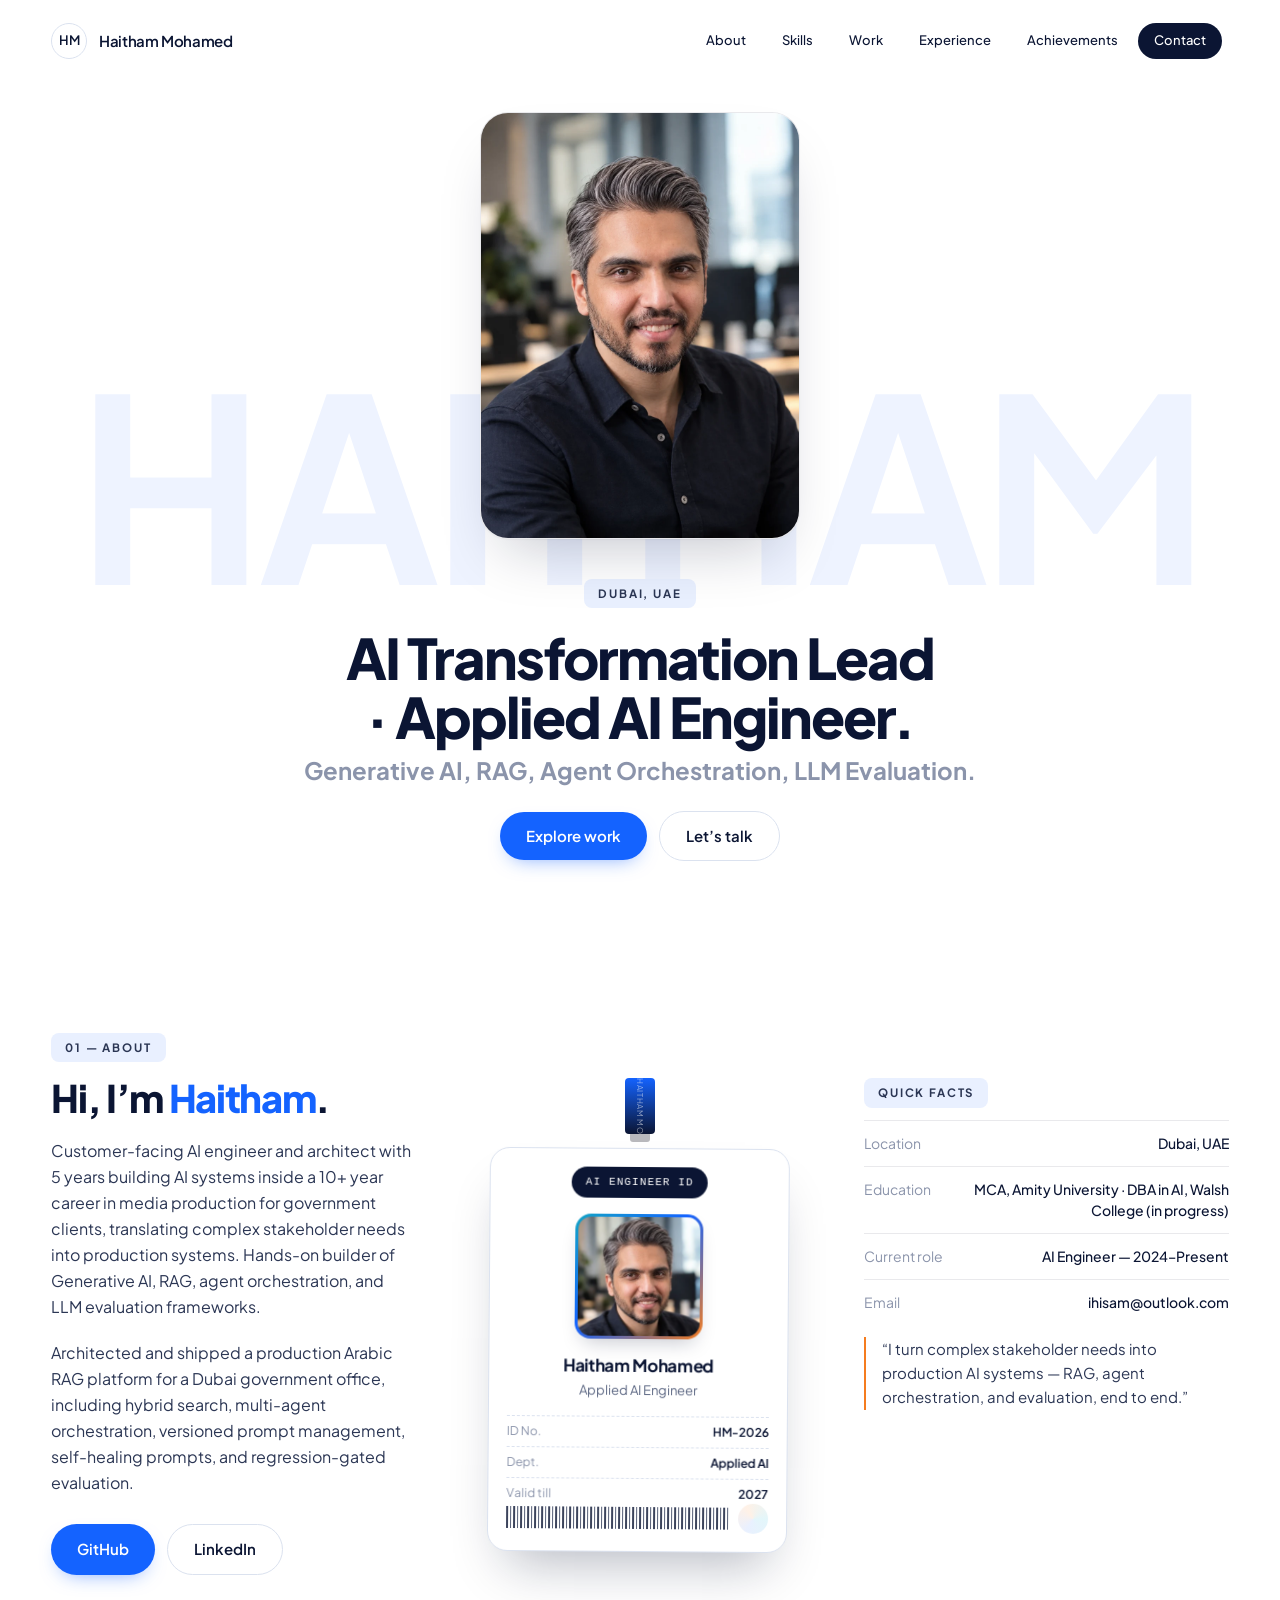
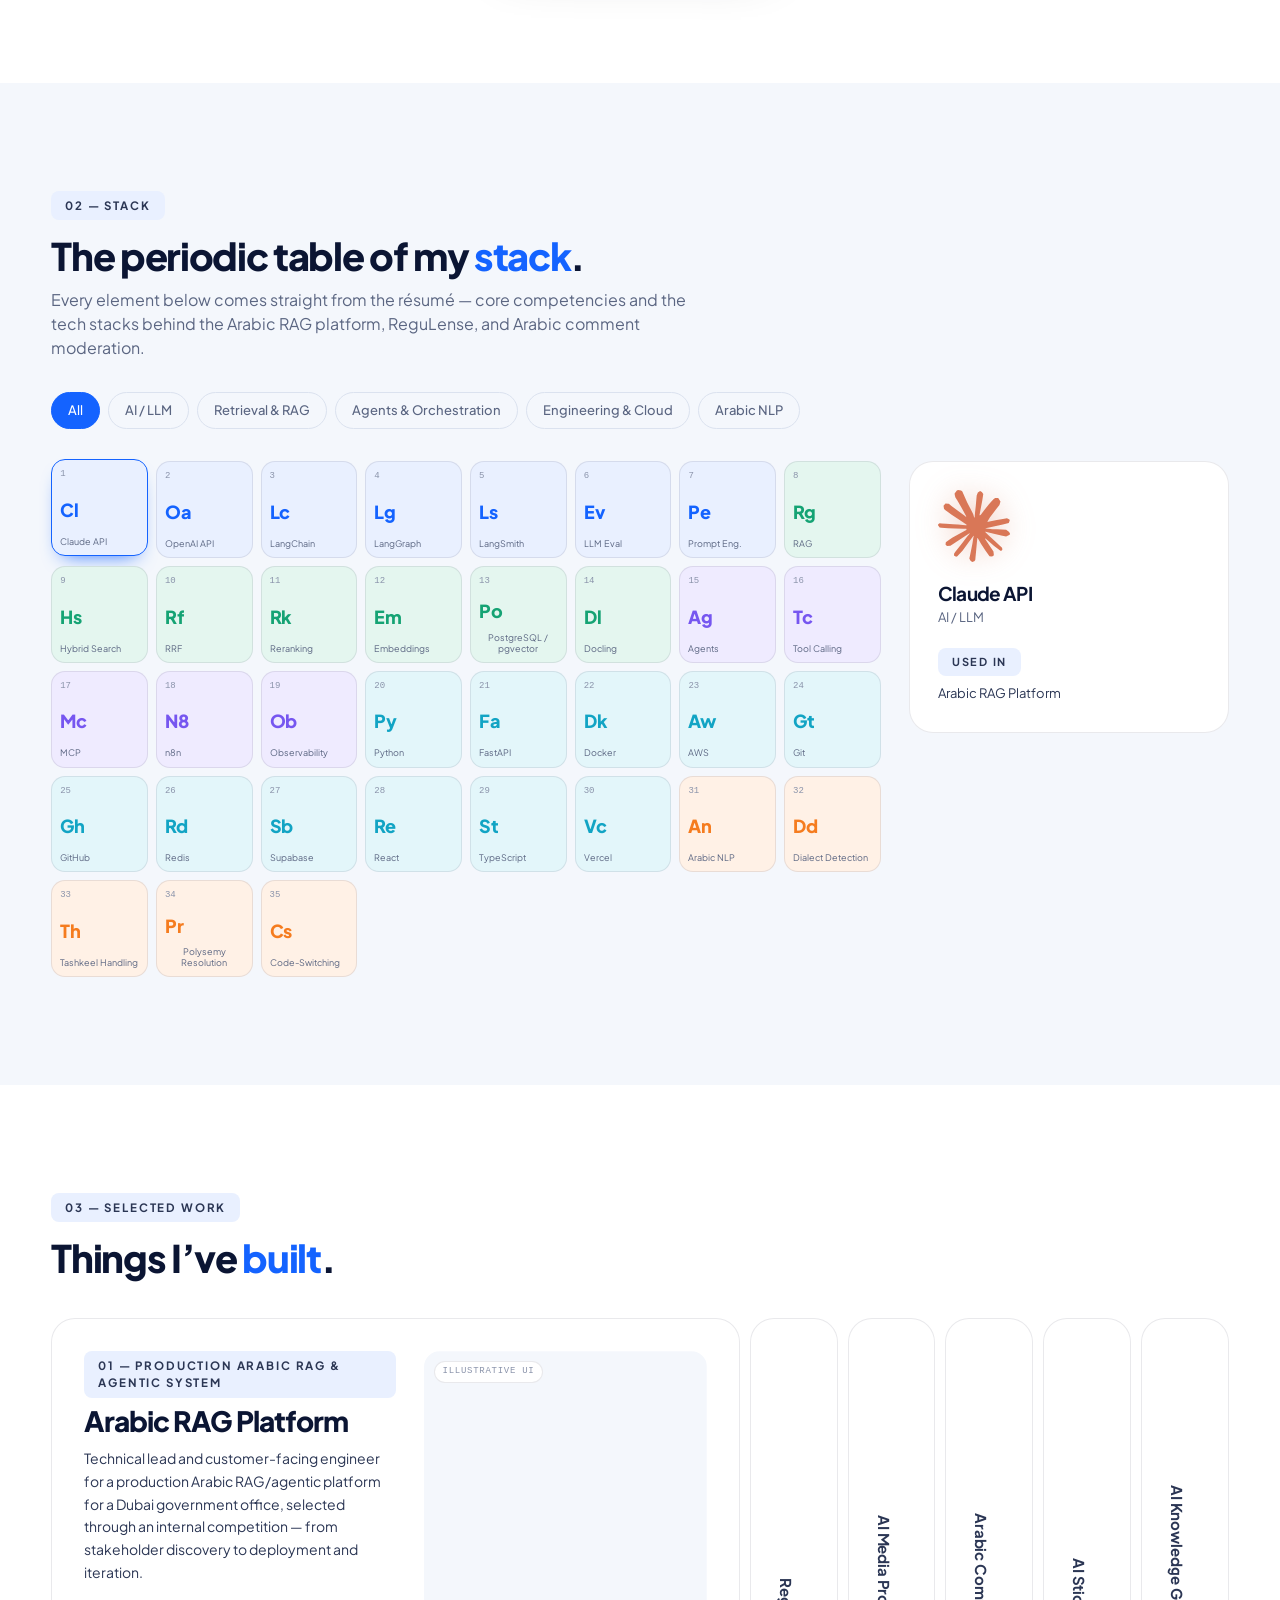
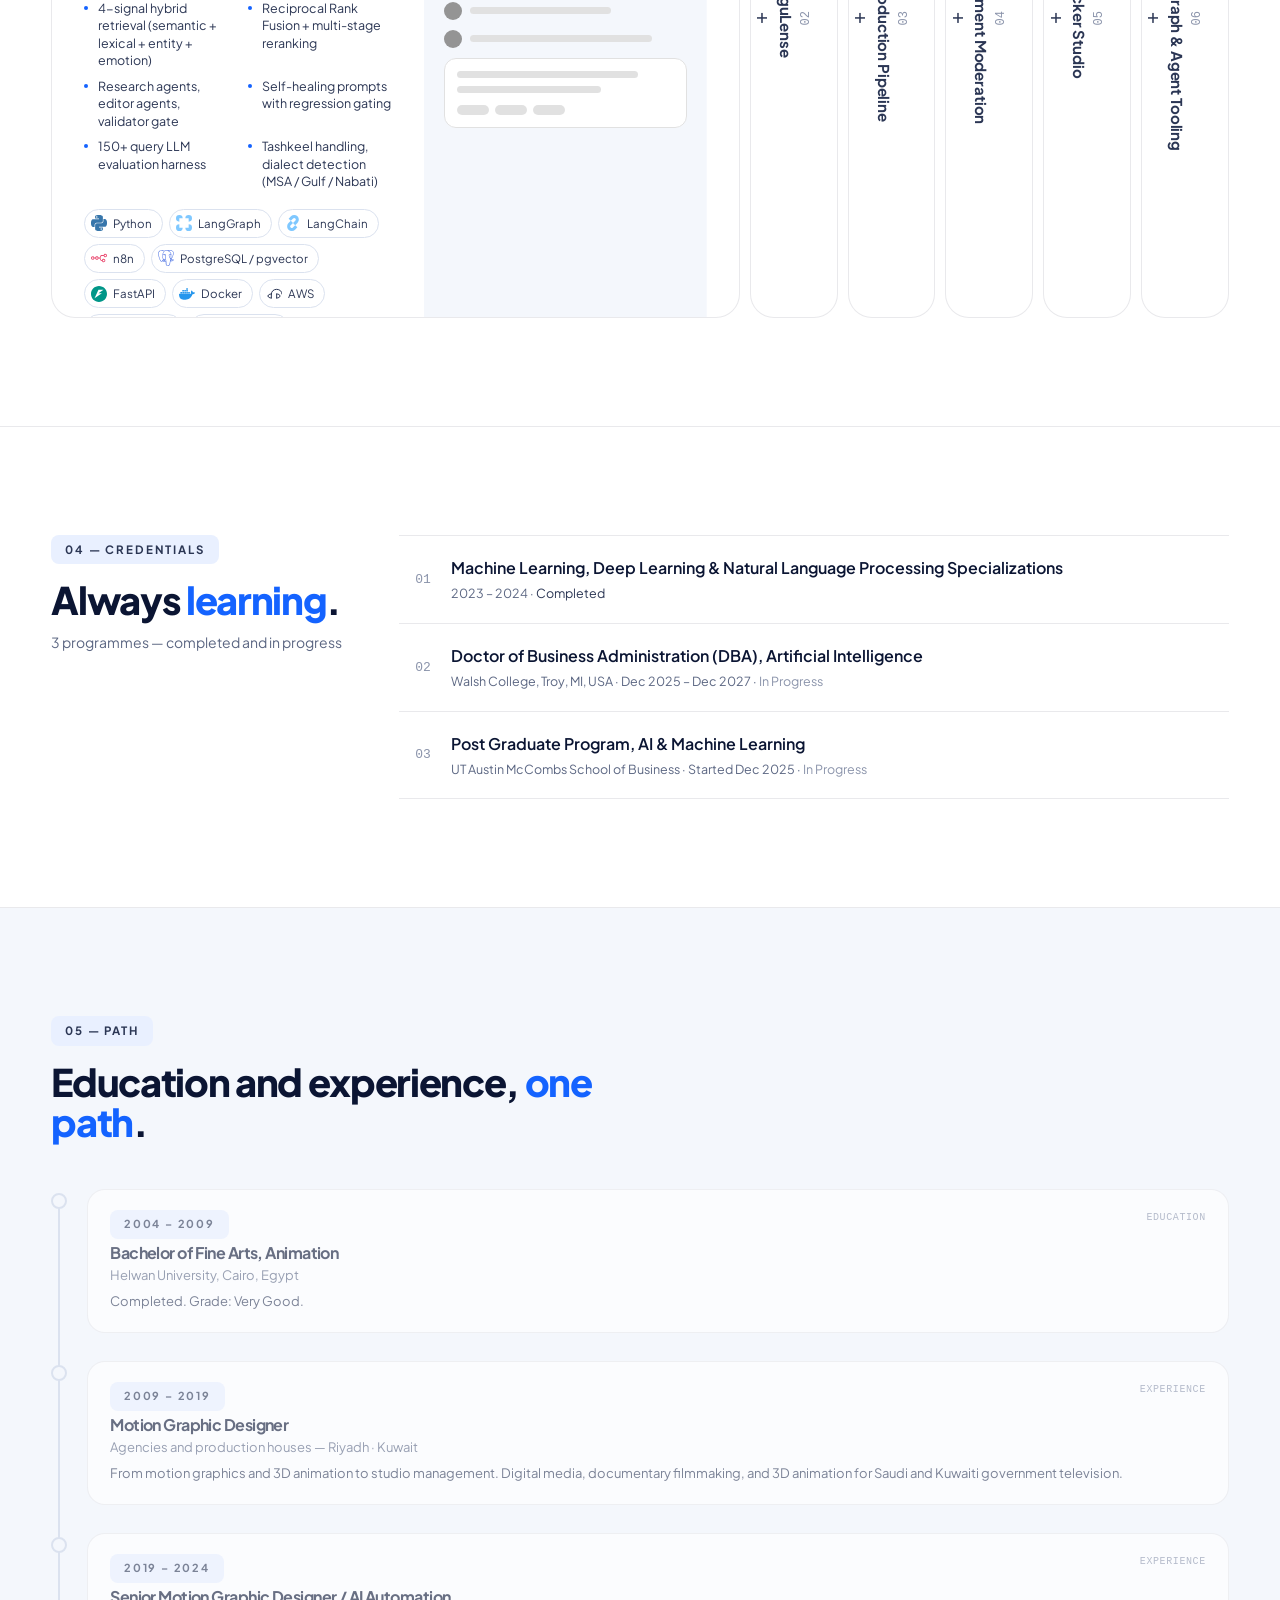
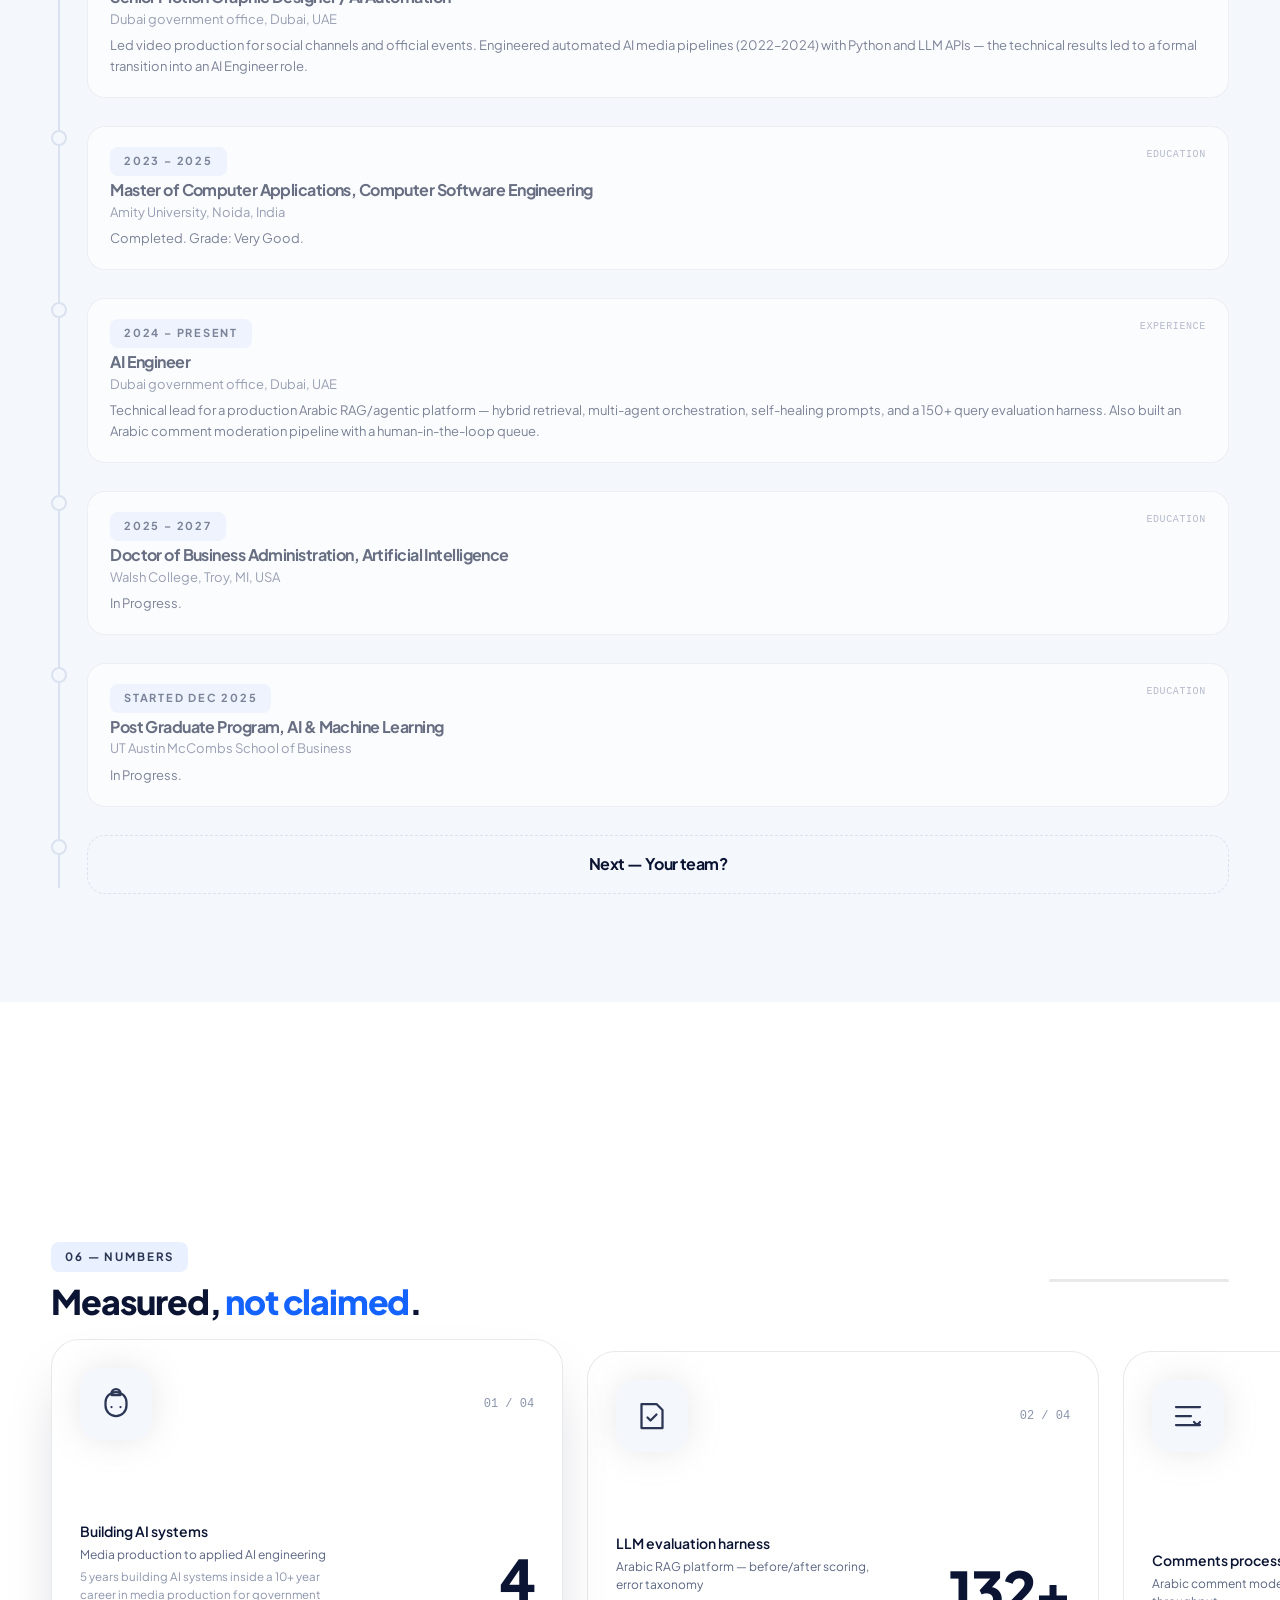
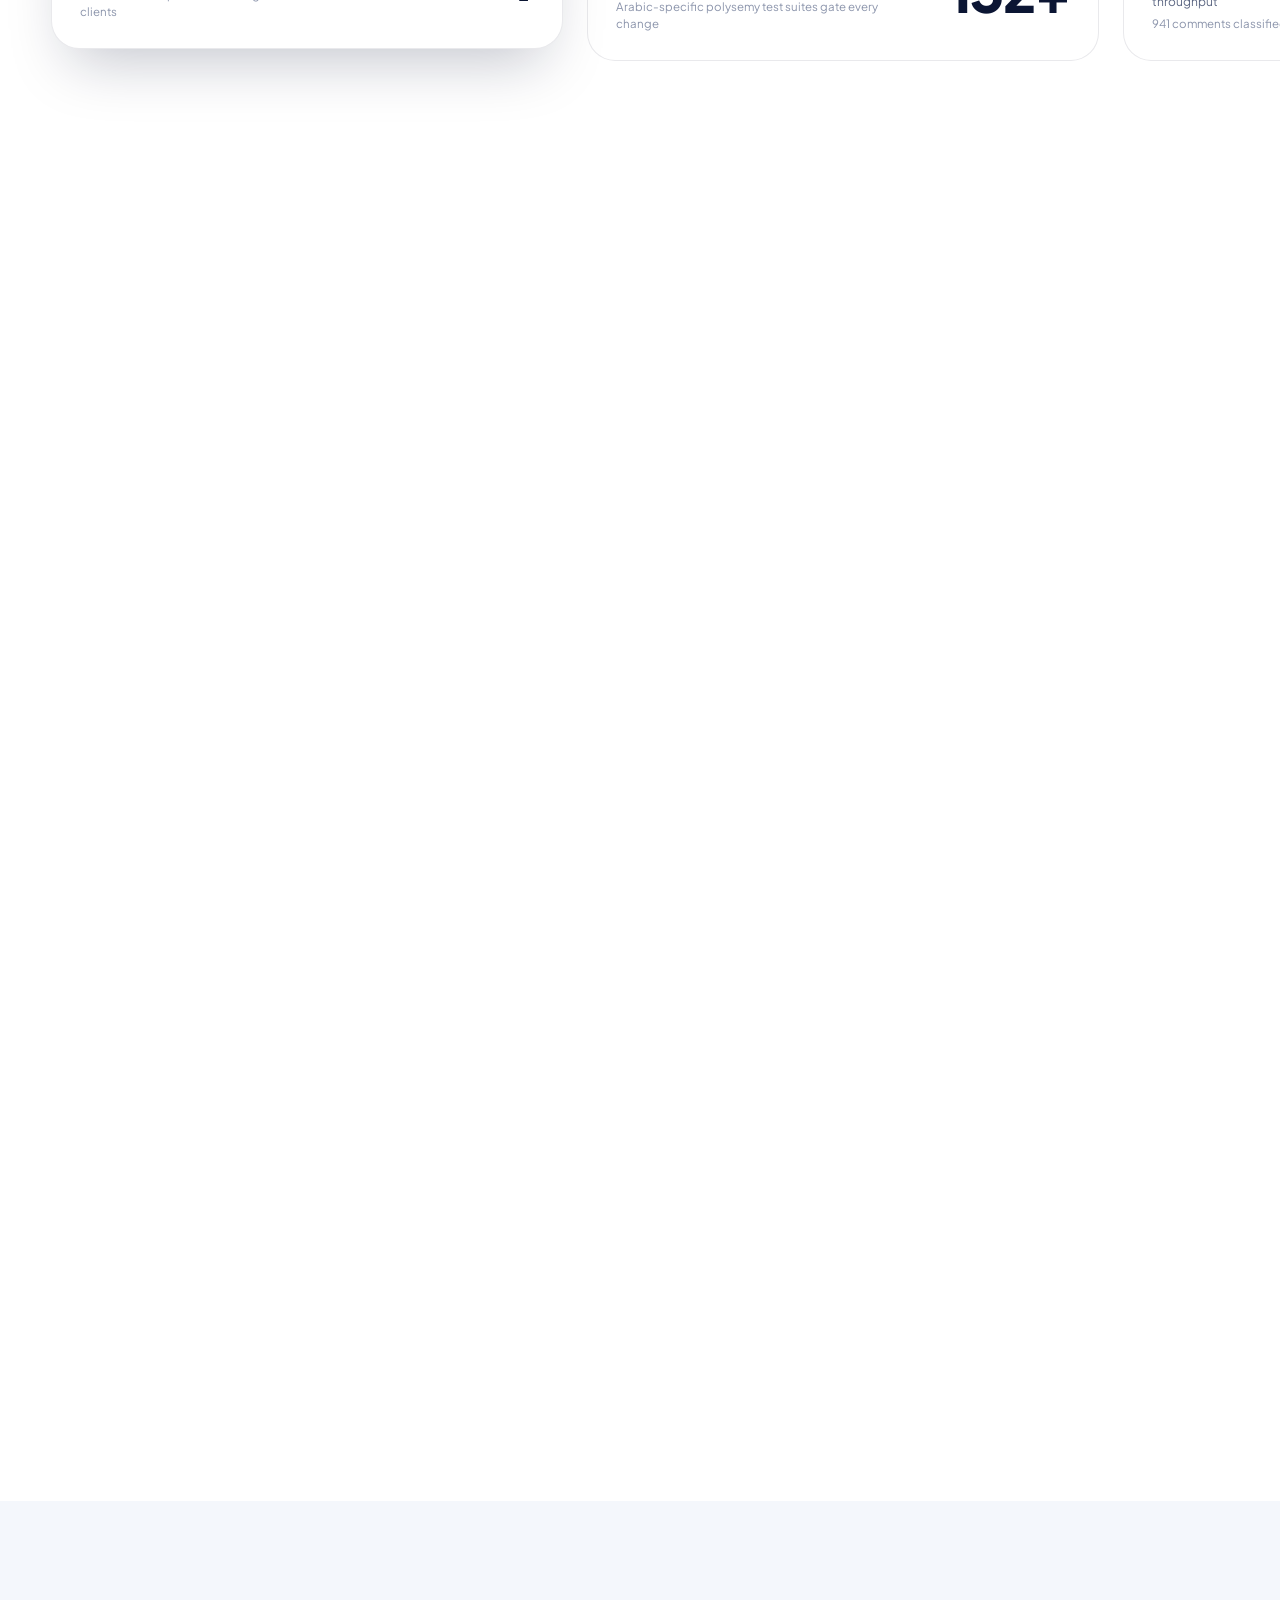
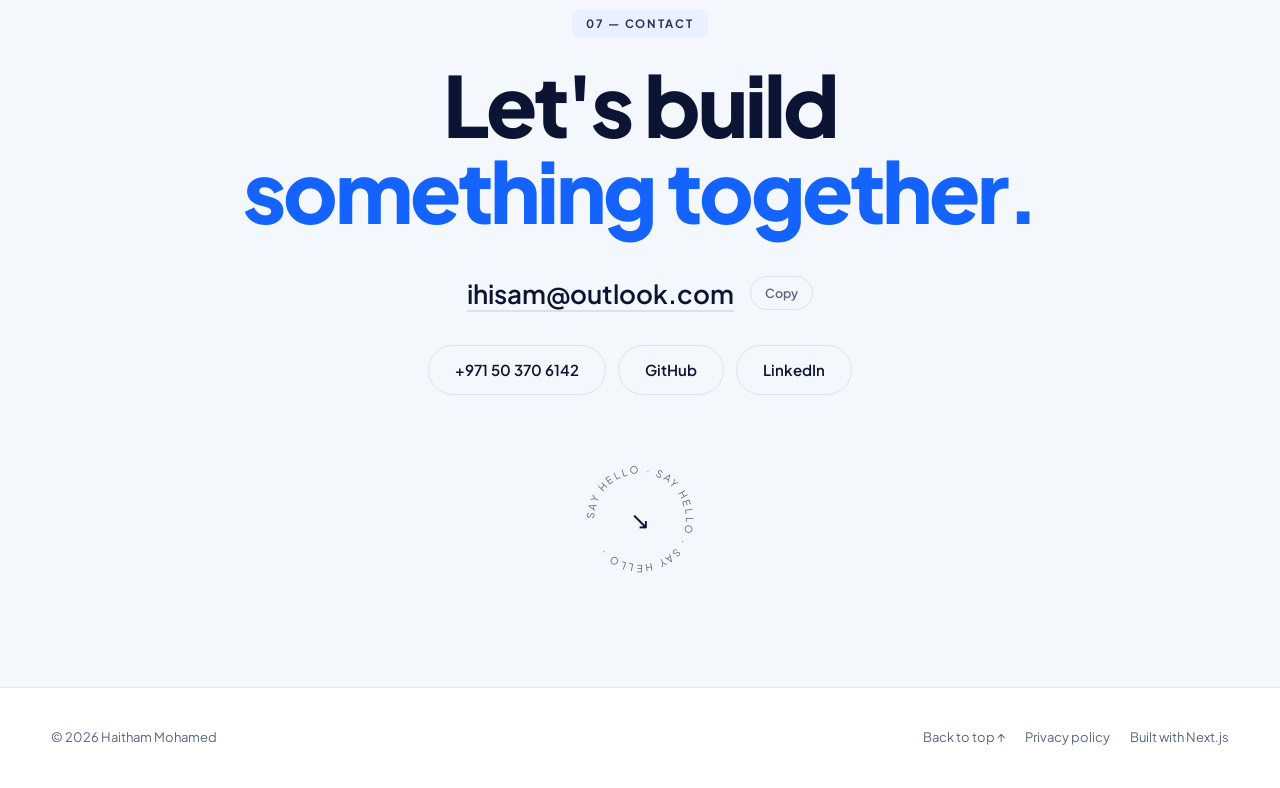
==== commit 5d87521b: "ReguLense live link: regulense.onrender.com" ====
--- a/index.html
+++ b/index.html
@@ -1,4 +1,4 @@
-<!DOCTYPE html><!--TBpt_uYiiTVgiRd39N59b--><html lang="en" class="__variable_4fc470 __variable_6d3dcf"><head><meta charSet="utf-8"/><meta name="viewport" content="width=device-width, initial-scale=1"/><link rel="preload" as="image" href="/portrait-hero.webp" fetchPriority="high"/><link rel="preload" as="image" href="/portrait-id.webp"/><link rel="preload" as="image" href="/logos/claude.svg"/><link rel="preload" as="image" href="/logos/python.svg"/><link rel="preload" as="image" href="/logos/langgraph.svg"/><link rel="preload" as="image" href="/logos/langchain.svg"/><link rel="preload" as="image" href="/logos/n8n.svg"/><link rel="preload" as="image" href="/logos/postgresql.svg"/><link rel="preload" as="image" href="/logos/fastapi.svg"/><link rel="preload" as="image" href="/logos/docker.svg"/><link rel="stylesheet" href="/_next/static/css/c5d34f25b418c07d.css" data-precedence="next"/><link rel="preload" as="script" fetchPriority="low" href="/_next/static/chunks/webpack-3337861e85753411.js"/><script src="/_next/static/chunks/4bd1b696-c023c6e3521b1417.js" async=""></script><script src="/_next/static/chunks/255-09fb0d129bb12f51.js" async=""></script><script src="/_next/static/chunks/main-app-fd98bed2d2891301.js" async=""></script><script src="/_next/static/chunks/691-4ffe289271fd5403.js" async=""></script><script src="/_next/static/chunks/app/page-1ba90e1d56d5e3a6.js" async=""></script><link rel="preload" as="image" href="/logos/react.svg"/><link rel="preload" as="image" href="/logos/typescript.svg"/><link rel="preload" as="image" href="/logos/supabase.svg"/><link rel="preload" as="image" href="/logos/redis.svg"/><link rel="preload" as="image" href="/logos/modelcontextprotocol.svg"/><meta name="theme-color" content="#ffffff"/><title>Haitham Mohamed — Applied AI Engineer</title><meta name="description" content="Customer-facing AI engineer and architect with 5 years building AI systems inside a 10+ year career in media production for government clients, translating complex stakeholder needs into production systems. Hands-on builder of Generative AI, RAG, agent orchestration, and LLM evaluation frameworks."/><meta property="og:title" content="Haitham Mohamed — Applied AI Engineer"/><meta property="og:description" content="Customer-facing AI engineer and architect with 5 years building AI systems inside a 10+ year career in media production for government clients, translating complex stakeholder needs into production systems. Hands-on builder of Generative AI, RAG, agent orchestration, and LLM evaluation frameworks."/><meta property="og:url" content="https://haitham72.github.io/"/><meta property="og:site_name" content="Haitham Mohamed"/><meta property="og:locale" content="en_US"/><meta property="og:image" content="https://haitham72.github.io/og.jpg"/><meta property="og:image:width" content="1200"/><meta property="og:image:height" content="630"/><meta property="og:type" content="website"/><meta name="twitter:card" content="summary_large_image"/><meta name="twitter:title" content="Haitham Mohamed — Applied AI Engineer"/><meta name="twitter:description" content="Customer-facing AI engineer and architect with 5 years building AI systems inside a 10+ year career in media production for government clients, translating complex stakeholder needs into production systems. Hands-on builder of Generative AI, RAG, agent orchestration, and LLM evaluation frameworks."/><meta name="twitter:image" content="https://haitham72.github.io/og.jpg"/><link rel="icon" href="/favicon.png"/><script src="/_next/static/chunks/polyfills-42372ed130431b0a.js" noModule=""></script></head><body><div hidden=""><!--$--><!--/$--></div><div class="fixed top-0 left-0 h-[2px] bg-[var(--ink)] z-[60] origin-left" style="width:0%;transition:width 120ms linear" aria-hidden="true"></div><header class="fixed top-0 inset-x-0 z-50 pointer-events-none"><nav class="gutter flex items-center justify-between py-4 pointer-events-auto" aria-label="Primary"><a href="#hero" class="flex items-center gap-3 group"><span class="nav-mark w-9 h-9 rounded-full flex items-center justify-center text-[13px] font-semibold font-[var(--font-mono)] border transition-all duration-500" style="border-color:var(--line-strong);background:transparent;color:var(--ink)">HM</span><span class="text-[15px] font-semibold tracking-tight transition-all duration-500 hidden sm:inline" style="opacity:1;transform:none">Haitham Mohamed</span></a><div class="hidden md:flex items-center gap-1 rounded-full px-1.5 py-1.5 transition-all duration-500" style="background:transparent;backdrop-filter:none;-webkit-backdrop-filter:none;border:1px solid transparent;box-shadow:none"><button class="relative px-4 py-2 text-[13px] font-medium rounded-full transition-colors duration-300" style="color:var(--paper)" aria-current="true"><span class="absolute inset-0 rounded-full bg-[var(--ink)] -z-10" style="transition:all 0.4s var(--ease)" aria-hidden="true"></span>About</button><button class="relative px-4 py-2 text-[13px] font-medium rounded-full transition-colors duration-300" style="color:var(--ink)">Skills</button><button class="relative px-4 py-2 text-[13px] font-medium rounded-full transition-colors duration-300" style="color:var(--ink)">Work</button><button class="relative px-4 py-2 text-[13px] font-medium rounded-full transition-colors duration-300" style="color:var(--ink)">Experience</button><button class="relative px-4 py-2 text-[13px] font-medium rounded-full transition-colors duration-300" style="color:var(--ink)">Achievements</button><button class="relative px-4 py-2 text-[13px] font-medium rounded-full transition-colors duration-300" style="color:var(--ink)">Contact</button></div><button class="md:hidden btn btn-secondary !py-2 !px-4 !text-[13px] bg-[var(--paper)]" aria-haspopup="true" aria-expanded="false">Menu</button></nav></header><div class="fixed inset-0 z-[70] bg-[var(--paper)] md:hidden" style="clip-path:circle(0% at 100% 0%);transition:clip-path 0.6s var(--ease);pointer-events:none" role="dialog" aria-modal="true" aria-label="Navigation menu"><div class="gutter py-5 flex items-center justify-between"><span class="text-[15px] font-semibold">Haitham Mohamed</span><button class="btn btn-secondary !py-2 !px-4 !text-[13px]">Close</button></div><ul class="gutter flex flex-col gap-2 mt-8"><li class="overflow-hidden"><button class="flex items-baseline gap-4 py-3 text-[clamp(28px,8vw,44px)] font-semibold tracking-tight" style="transform:translateY(100%);opacity:0;transition:transform 0.5s var(--ease) 0ms, opacity 0.5s var(--ease) 0ms"><span class="font-[var(--font-mono)] text-[14px] text-[var(--faint)]">0<!-- -->1</span>About</button></li><li class="overflow-hidden"><button class="flex items-baseline gap-4 py-3 text-[clamp(28px,8vw,44px)] font-semibold tracking-tight" style="transform:translateY(100%);opacity:0;transition:transform 0.5s var(--ease) 60ms, opacity 0.5s var(--ease) 60ms"><span class="font-[var(--font-mono)] text-[14px] text-[var(--faint)]">0<!-- -->2</span>Skills</button></li><li class="overflow-hidden"><button class="flex items-baseline gap-4 py-3 text-[clamp(28px,8vw,44px)] font-semibold tracking-tight" style="transform:translateY(100%);opacity:0;transition:transform 0.5s var(--ease) 120ms, opacity 0.5s var(--ease) 120ms"><span class="font-[var(--font-mono)] text-[14px] text-[var(--faint)]">0<!-- -->3</span>Work</button></li><li class="overflow-hidden"><button class="flex items-baseline gap-4 py-3 text-[clamp(28px,8vw,44px)] font-semibold tracking-tight" style="transform:translateY(100%);opacity:0;transition:transform 0.5s var(--ease) 180ms, opacity 0.5s var(--ease) 180ms"><span class="font-[var(--font-mono)] text-[14px] text-[var(--faint)]">0<!-- -->4</span>Experience</button></li><li class="overflow-hidden"><button class="flex items-baseline gap-4 py-3 text-[clamp(28px,8vw,44px)] font-semibold tracking-tight" style="transform:translateY(100%);opacity:0;transition:transform 0.5s var(--ease) 240ms, opacity 0.5s var(--ease) 240ms"><span class="font-[var(--font-mono)] text-[14px] text-[var(--faint)]">0<!-- -->5</span>Achievements</button></li><li class="overflow-hidden"><button class="flex items-baseline gap-4 py-3 text-[clamp(28px,8vw,44px)] font-semibold tracking-tight" style="transform:translateY(100%);opacity:0;transition:transform 0.5s var(--ease) 300ms, opacity 0.5s var(--ease) 300ms"><span class="font-[var(--font-mono)] text-[14px] text-[var(--faint)]">0<!-- -->6</span>Contact</button></li></ul></div><style>
+<!DOCTYPE html><!--E6L97YwOOxaXtj3LPJ3tT--><html lang="en" class="__variable_4fc470 __variable_6d3dcf"><head><meta charSet="utf-8"/><meta name="viewport" content="width=device-width, initial-scale=1"/><link rel="preload" as="image" href="/portrait-hero.webp" fetchPriority="high"/><link rel="preload" as="image" href="/portrait-id.webp"/><link rel="preload" as="image" href="/logos/claude.svg"/><link rel="preload" as="image" href="/logos/python.svg"/><link rel="preload" as="image" href="/logos/langgraph.svg"/><link rel="preload" as="image" href="/logos/langchain.svg"/><link rel="preload" as="image" href="/logos/n8n.svg"/><link rel="preload" as="image" href="/logos/postgresql.svg"/><link rel="preload" as="image" href="/logos/fastapi.svg"/><link rel="preload" as="image" href="/logos/docker.svg"/><link rel="stylesheet" href="/_next/static/css/c5d34f25b418c07d.css" data-precedence="next"/><link rel="preload" as="script" fetchPriority="low" href="/_next/static/chunks/webpack-3337861e85753411.js"/><script src="/_next/static/chunks/4bd1b696-c023c6e3521b1417.js" async=""></script><script src="/_next/static/chunks/255-09fb0d129bb12f51.js" async=""></script><script src="/_next/static/chunks/main-app-fd98bed2d2891301.js" async=""></script><script src="/_next/static/chunks/691-4ffe289271fd5403.js" async=""></script><script src="/_next/static/chunks/app/page-4de26edb1b68cca8.js" async=""></script><link rel="preload" as="image" href="/logos/react.svg"/><link rel="preload" as="image" href="/logos/typescript.svg"/><link rel="preload" as="image" href="/logos/supabase.svg"/><link rel="preload" as="image" href="/logos/redis.svg"/><link rel="preload" as="image" href="/logos/modelcontextprotocol.svg"/><meta name="theme-color" content="#ffffff"/><title>Haitham Mohamed — Applied AI Engineer</title><meta name="description" content="Customer-facing AI engineer and architect with 5 years building AI systems inside a 10+ year career in media production for government clients, translating complex stakeholder needs into production systems. Hands-on builder of Generative AI, RAG, agent orchestration, and LLM evaluation frameworks."/><meta property="og:title" content="Haitham Mohamed — Applied AI Engineer"/><meta property="og:description" content="Customer-facing AI engineer and architect with 5 years building AI systems inside a 10+ year career in media production for government clients, translating complex stakeholder needs into production systems. Hands-on builder of Generative AI, RAG, agent orchestration, and LLM evaluation frameworks."/><meta property="og:url" content="https://haitham72.github.io/"/><meta property="og:site_name" content="Haitham Mohamed"/><meta property="og:locale" content="en_US"/><meta property="og:image" content="https://haitham72.github.io/og.jpg"/><meta property="og:image:width" content="1200"/><meta property="og:image:height" content="630"/><meta property="og:type" content="website"/><meta name="twitter:card" content="summary_large_image"/><meta name="twitter:title" content="Haitham Mohamed — Applied AI Engineer"/><meta name="twitter:description" content="Customer-facing AI engineer and architect with 5 years building AI systems inside a 10+ year career in media production for government clients, translating complex stakeholder needs into production systems. Hands-on builder of Generative AI, RAG, agent orchestration, and LLM evaluation frameworks."/><meta name="twitter:image" content="https://haitham72.github.io/og.jpg"/><link rel="icon" href="/favicon.png"/><script src="/_next/static/chunks/polyfills-42372ed130431b0a.js" noModule=""></script></head><body><div hidden=""><!--$--><!--/$--></div><div class="fixed top-0 left-0 h-[2px] bg-[var(--ink)] z-[60] origin-left" style="width:0%;transition:width 120ms linear" aria-hidden="true"></div><header class="fixed top-0 inset-x-0 z-50 pointer-events-none"><nav class="gutter flex items-center justify-between py-4 pointer-events-auto" aria-label="Primary"><a href="#hero" class="flex items-center gap-3 group"><span class="nav-mark w-9 h-9 rounded-full flex items-center justify-center text-[13px] font-semibold font-[var(--font-mono)] border transition-all duration-500" style="border-color:var(--line-strong);background:transparent;color:var(--ink)">HM</span><span class="text-[15px] font-semibold tracking-tight transition-all duration-500 hidden sm:inline" style="opacity:1;transform:none">Haitham Mohamed</span></a><div class="hidden md:flex items-center gap-1 rounded-full px-1.5 py-1.5 transition-all duration-500" style="background:transparent;backdrop-filter:none;-webkit-backdrop-filter:none;border:1px solid transparent;box-shadow:none"><button class="relative px-4 py-2 text-[13px] font-medium rounded-full transition-colors duration-300" style="color:var(--paper)" aria-current="true"><span class="absolute inset-0 rounded-full bg-[var(--ink)] -z-10" style="transition:all 0.4s var(--ease)" aria-hidden="true"></span>About</button><button class="relative px-4 py-2 text-[13px] font-medium rounded-full transition-colors duration-300" style="color:var(--ink)">Skills</button><button class="relative px-4 py-2 text-[13px] font-medium rounded-full transition-colors duration-300" style="color:var(--ink)">Work</button><button class="relative px-4 py-2 text-[13px] font-medium rounded-full transition-colors duration-300" style="color:var(--ink)">Experience</button><button class="relative px-4 py-2 text-[13px] font-medium rounded-full transition-colors duration-300" style="color:var(--ink)">Achievements</button><button class="relative px-4 py-2 text-[13px] font-medium rounded-full transition-colors duration-300" style="color:var(--ink)">Contact</button></div><button class="md:hidden btn btn-secondary !py-2 !px-4 !text-[13px] bg-[var(--paper)]" aria-haspopup="true" aria-expanded="false">Menu</button></nav></header><div class="fixed inset-0 z-[70] bg-[var(--paper)] md:hidden" style="clip-path:circle(0% at 100% 0%);transition:clip-path 0.6s var(--ease);pointer-events:none" role="dialog" aria-modal="true" aria-label="Navigation menu"><div class="gutter py-5 flex items-center justify-between"><span class="text-[15px] font-semibold">Haitham Mohamed</span><button class="btn btn-secondary !py-2 !px-4 !text-[13px]">Close</button></div><ul class="gutter flex flex-col gap-2 mt-8"><li class="overflow-hidden"><button class="flex items-baseline gap-4 py-3 text-[clamp(28px,8vw,44px)] font-semibold tracking-tight" style="transform:translateY(100%);opacity:0;transition:transform 0.5s var(--ease) 0ms, opacity 0.5s var(--ease) 0ms"><span class="font-[var(--font-mono)] text-[14px] text-[var(--faint)]">0<!-- -->1</span>About</button></li><li class="overflow-hidden"><button class="flex items-baseline gap-4 py-3 text-[clamp(28px,8vw,44px)] font-semibold tracking-tight" style="transform:translateY(100%);opacity:0;transition:transform 0.5s var(--ease) 60ms, opacity 0.5s var(--ease) 60ms"><span class="font-[var(--font-mono)] text-[14px] text-[var(--faint)]">0<!-- -->2</span>Skills</button></li><li class="overflow-hidden"><button class="flex items-baseline gap-4 py-3 text-[clamp(28px,8vw,44px)] font-semibold tracking-tight" style="transform:translateY(100%);opacity:0;transition:transform 0.5s var(--ease) 120ms, opacity 0.5s var(--ease) 120ms"><span class="font-[var(--font-mono)] text-[14px] text-[var(--faint)]">0<!-- -->3</span>Work</button></li><li class="overflow-hidden"><button class="flex items-baseline gap-4 py-3 text-[clamp(28px,8vw,44px)] font-semibold tracking-tight" style="transform:translateY(100%);opacity:0;transition:transform 0.5s var(--ease) 180ms, opacity 0.5s var(--ease) 180ms"><span class="font-[var(--font-mono)] text-[14px] text-[var(--faint)]">0<!-- -->4</span>Experience</button></li><li class="overflow-hidden"><button class="flex items-baseline gap-4 py-3 text-[clamp(28px,8vw,44px)] font-semibold tracking-tight" style="transform:translateY(100%);opacity:0;transition:transform 0.5s var(--ease) 240ms, opacity 0.5s var(--ease) 240ms"><span class="font-[var(--font-mono)] text-[14px] text-[var(--faint)]">0<!-- -->5</span>Achievements</button></li><li class="overflow-hidden"><button class="flex items-baseline gap-4 py-3 text-[clamp(28px,8vw,44px)] font-semibold tracking-tight" style="transform:translateY(100%);opacity:0;transition:transform 0.5s var(--ease) 300ms, opacity 0.5s var(--ease) 300ms"><span class="font-[var(--font-mono)] text-[14px] text-[var(--faint)]">0<!-- -->6</span>Contact</button></li></ul></div><style>
         .nav-mark:hover { transform: rotate(360deg); }
       </style><main><section id="hero" class="relative min-h-[100svh] flex items-center justify-center overflow-hidden gutter pt-28 pb-16" aria-label="Introduction"><span class="hero-ghost absolute left-1/2 top-[52%] -translate-x-1/2 -translate-y-1/2 select-none pointer-events-none whitespace-nowrap font-[var(--font-display)] font-bold" aria-hidden="true">HAITHAM</span><div class="relative z-10 content-max w-full flex flex-col items-center text-center gap-10"><div class="hero-portrait card card-elevated relative overflow-hidden"><img src="/portrait-hero.webp" alt="Haitham Mohamed, Applied AI Engineer, portrait photo" width="900" height="1200" class="w-full h-full object-cover" fetchPriority="high"/></div><div class="flex flex-col items-center gap-5"><p class="section-tag">Dubai, UAE</p><h1 class="text-[clamp(32px,6vw,56px)] max-w-[20ch] text-balance">AI Transformation Lead · Applied AI Engineer<!-- -->.<span class="block text-[var(--faint)] font-[var(--font-display)] font-bold text-[clamp(18px,2.4vw,24px)] mt-3 tracking-normal">Generative AI, RAG, Agent Orchestration, LLM Evaluation<!-- -->.</span></h1><div class="flex flex-wrap items-center justify-center gap-3 mt-2"><button class="btn btn-primary">Explore work</button><button class="btn btn-secondary">Let’s talk</button></div></div></div><style>
         .hero-ghost {
@@ -305,7 +305,7 @@
           .skills-grid { grid-template-columns: repeat(4, minmax(0,1fr)); }
           .inspector { position: static; }
         }
-      </style></section><section id="work" class="section-pad gutter" aria-label="Selected work"><div class="content-max"><div class="rv section-tag mb-4">03 — Selected work</div><h2 class="rv text-[clamp(26px,4vw,38px)] mb-10 max-w-[18ch]">Things I’ve <span class="accent">built</span>.</h2><div class="accordion rv"><div class="panel" data-open="true"><button class="panel-spine" aria-expanded="true" aria-controls="panel-arabic-rag"><span class="spine-number">01</span><span class="spine-title">Arabic RAG Platform</span><span class="spine-plus" aria-hidden="true">+</span></button><div id="panel-arabic-rag" class="panel-body"><div class="panel-left"><p class="section-tag mb-2">01<!-- --> — <!-- -->Production Arabic RAG &amp; Agentic System</p><h3 class="text-[clamp(20px,2.6vw,28px)] mb-3">Arabic RAG Platform</h3><p class="text-[var(--ink-2)] text-[14px] leading-relaxed mb-4 max-w-[46ch]">Technical lead and customer-facing engineer for a production Arabic RAG/agentic platform for a Dubai government office, selected through an internal competition — from stakeholder discovery to deployment and iteration.</p><ul class="feature-list"><li>4-signal hybrid retrieval (semantic + lexical + entity + emotion)</li><li>Reciprocal Rank Fusion + multi-stage reranking</li><li>Research agents, editor agents, validator gate</li><li>Self-healing prompts with regression gating</li><li>150+ query LLM evaluation harness</li><li>Tashkeel handling, dialect detection (MSA / Gulf / Nabati)</li></ul><div class="tech-chips"><span class="tech-chip"><span class="inline-flex items-center justify-center shrink-0" style="width:16px;height:16px"><img src="/logos/python.svg" alt="" width="16" height="16" style="width:16px;height:16px;object-fit:contain"/></span>Python</span><span class="tech-chip"><span class="inline-flex items-center justify-center shrink-0" style="width:16px;height:16px"><img src="/logos/langgraph.svg" alt="" width="16" height="16" style="width:16px;height:16px;object-fit:contain"/></span>LangGraph</span><span class="tech-chip"><span class="inline-flex items-center justify-center shrink-0" style="width:16px;height:16px"><img src="/logos/langchain.svg" alt="" width="16" height="16" style="width:16px;height:16px;object-fit:contain"/></span>LangChain</span><span class="tech-chip"><span class="inline-flex items-center justify-center shrink-0" style="width:16px;height:16px"><img src="/logos/n8n.svg" alt="" width="16" height="16" style="width:16px;height:16px;object-fit:contain"/></span>n8n</span><span class="tech-chip"><span class="inline-flex items-center justify-center shrink-0" style="width:16px;height:16px"><img src="/logos/postgresql.svg" alt="" width="16" height="16" style="width:16px;height:16px;object-fit:contain"/></span>PostgreSQL / pgvector</span><span class="tech-chip"><span class="inline-flex items-center justify-center shrink-0" style="width:16px;height:16px"><img src="/logos/fastapi.svg" alt="" width="16" height="16" style="width:16px;height:16px;object-fit:contain"/></span>FastAPI</span><span class="tech-chip"><span class="inline-flex items-center justify-center shrink-0" style="width:16px;height:16px"><img src="/logos/docker.svg" alt="" width="16" height="16" style="width:16px;height:16px;object-fit:contain"/></span>Docker</span><span class="tech-chip"><span class="inline-flex items-center justify-center shrink-0 text-[var(--ink-2)]" style="width:16px;height:16px"><svg width="16" height="16" viewBox="0 0 24 24" fill="none" stroke="currentColor" stroke-width="1.5" stroke-linecap="round" stroke-linejoin="round" aria-hidden="true"><path d="M3 15c0 2 2.5 3 5 3M3 15c0-2 2.5-3 5-3M8 12v6M16 12c2.5 0 5 1 5 3s-2.5 3-5 3M16 12v6M8 12c0-4 3.5-7 8-7s8 3 8 7"></path></svg></span>AWS</span><span class="tech-chip"><span class="inline-flex items-center justify-center shrink-0 text-[var(--ink-2)]" style="width:16px;height:16px"><svg width="16" height="16" viewBox="0 0 24 24" fill="none" stroke="currentColor" stroke-width="1.5" stroke-linecap="round" stroke-linejoin="round" aria-hidden="true"><path d="M4 18V9l8-5 8 5v9M4 18h16M9 18v-5h6v5"></path></svg></span>LangSmith</span><span class="tech-chip"><span class="inline-flex items-center justify-center shrink-0" style="width:16px;height:16px"><img src="/logos/claude.svg" alt="" width="16" height="16" style="width:16px;height:16px;object-fit:contain"/></span>Claude API</span><span class="tech-chip"><span class="inline-flex items-center justify-center shrink-0 text-[var(--ink-2)]" style="width:16px;height:16px"><svg width="16" height="16" viewBox="0 0 24 24" fill="none" stroke="currentColor" stroke-width="1.5" stroke-linecap="round" stroke-linejoin="round" aria-hidden="true"><path d="M12 3l2.5 5.2L20 9l-4 4 1 5.5L12 16l-5 2.5 1-5.5-4-4 5.5-.8L12 3z"></path></svg></span>OpenAI API</span></div></div><div class="panel-right"><span class="illustrative-label">Illustrative UI</span><div class="mini mini-chat"><div class="mini-row"><span class="mini-dot"></span><div class="mini-bar w-7/12"></div></div><div class="mini-row"><span class="mini-dot"></span><div class="mini-bar w-9/12"></div></div><div class="mini-bubble"><div class="mini-bar w-10/12"></div><div class="mini-bar w-8/12"></div><div class="mini-chip-row"><span class="mini-chip"></span><span class="mini-chip"></span><span class="mini-chip"></span></div></div></div></div></div></div><div class="panel" data-open="false"><button class="panel-spine" aria-expanded="false" aria-controls="panel-regulense"><span class="spine-number">02</span><span class="spine-title">ReguLense</span><span class="spine-plus" aria-hidden="true">+</span></button><div id="panel-regulense" class="panel-body"><div class="panel-left"><p class="section-tag mb-2">02<!-- --> — <!-- -->Version &amp; Jurisdiction-Aware RAG for UAE Health Regulation</p><h3 class="text-[clamp(20px,2.6vw,28px)] mb-3">ReguLense</h3><p class="text-[var(--ink-2)] text-[14px] leading-relaxed mb-4 max-w-[46ch]">Open-source, citation-or-abstain Q&amp;A over UAE health regulation (DHA, DoH, MOHAP) for clinics, compliance teams and healthtech entering the UAE. Version- and jurisdiction-aware, with exact PDF highlights and a Redis + Postgres semantic answer cache.</p><ul class="feature-list"><li>pgvector cosine similarity + Postgres full-text search, fused via RRF</li><li>Calibrated confidence abstention with explicit caveats</li><li>Version + jurisdiction awareness (DHA / DoH / MOHAP filter)</li><li>Automatic failover to a backup LLM provider</li><li>Per-client rate capping</li><li>Two-tier semantic answer cache (Redis exact-key + Postgres paraphrase)</li><li>Structure-aware chunking (Docling) with per-element bounding-box citations</li></ul><div class="tech-chips"><span class="tech-chip"><span class="inline-flex items-center justify-center shrink-0" style="width:16px;height:16px"><img src="/logos/python.svg" alt="" width="16" height="16" style="width:16px;height:16px;object-fit:contain"/></span>Python</span><span class="tech-chip"><span class="inline-flex items-center justify-center shrink-0" style="width:16px;height:16px"><img src="/logos/fastapi.svg" alt="" width="16" height="16" style="width:16px;height:16px;object-fit:contain"/></span>FastAPI</span><span class="tech-chip"><span class="inline-flex items-center justify-center shrink-0" style="width:16px;height:16px"><img src="/logos/postgresql.svg" alt="" width="16" height="16" style="width:16px;height:16px;object-fit:contain"/></span>PostgreSQL / pgvector</span><span class="tech-chip"><span class="inline-flex items-center justify-center shrink-0 text-[var(--ink-2)]" style="width:16px;height:16px"><svg width="16" height="16" viewBox="0 0 24 24" fill="none" stroke="currentColor" stroke-width="1.5" stroke-linecap="round" stroke-linejoin="round" aria-hidden="true"><path d="M12 3l2.5 5.2L20 9l-4 4 1 5.5L12 16l-5 2.5 1-5.5-4-4 5.5-.8L12 3z"></path></svg></span>OpenAI API</span><span class="tech-chip"><span class="inline-flex items-center justify-center shrink-0" style="width:16px;height:16px"><img src="/logos/react.svg" alt="" width="16" height="16" style="width:16px;height:16px;object-fit:contain"/></span>React</span><span class="tech-chip"><span class="inline-flex items-center justify-center shrink-0" style="width:16px;height:16px"><img src="/logos/typescript.svg" alt="" width="16" height="16" style="width:16px;height:16px;object-fit:contain"/></span>TypeScript</span><span class="tech-chip"><span class="inline-flex items-center justify-center shrink-0 text-[var(--ink-2)]" style="width:16px;height:16px"><svg width="16" height="16" viewBox="0 0 24 24" fill="none" stroke="currentColor" stroke-width="1.5" stroke-linecap="round" stroke-linejoin="round" aria-hidden="true"><path d="M6 3h9l5 5v13H6V3zM15 3v5h5M9 12h6M9 16h6"></path></svg></span>Docling</span><span class="tech-chip"><span class="inline-flex items-center justify-center shrink-0" style="width:16px;height:16px"><img src="/logos/docker.svg" alt="" width="16" height="16" style="width:16px;height:16px;object-fit:contain"/></span>Docker</span><span class="tech-chip"><span class="inline-flex items-center justify-center shrink-0 text-[var(--ink-2)]" style="width:16px;height:16px"><svg width="16" height="16" viewBox="0 0 24 24" fill="none" stroke="currentColor" stroke-width="1.5" stroke-linecap="round" stroke-linejoin="round" aria-hidden="true"><path d="M3 15c0 2 2.5 3 5 3M3 15c0-2 2.5-3 5-3M8 12v6M16 12c2.5 0 5 1 5 3s-2.5 3-5 3M16 12v6M8 12c0-4 3.5-7 8-7s8 3 8 7"></path></svg></span>AWS</span></div><div class="flex gap-3 mt-5"><a href="https://github.com/haitham72/regulense" target="_blank" rel="noopener noreferrer" class="btn btn-secondary !py-2.5 !px-5 !text-[13px]">View on GitHub ↗</a><a href="https://neohealth-gpzo.onrender.com" target="_blank" rel="noopener noreferrer" class="btn btn-primary !py-2.5 !px-5 !text-[13px]">Live ↗</a></div></div><div class="panel-right panel-shot"><img src="/screens/regulense.webp" alt="ReguLense — live product screenshot" loading="lazy"/></div></div></div><div class="panel" data-open="false"><button class="panel-spine" aria-expanded="false" aria-controls="panel-media-pipeline"><span class="spine-number">03</span><span class="spine-title">AI Media Production Pipeline</span><span class="spine-plus" aria-hidden="true">+</span></button><div id="panel-media-pipeline" class="panel-body"><div class="panel-left"><p class="section-tag mb-2">03<!-- --> — <!-- -->AI Transformation · Rebuilding a Production Workflow from the Inside</p><h3 class="text-[clamp(20px,2.6vw,28px)] mb-3">AI Media Production Pipeline</h3><p class="text-[var(--ink-2)] text-[14px] leading-relaxed mb-4 max-w-[46ch]">Rebuilt a government office&#x27;s video production workflow with AI while still running it. The technical results led to a formal transition from motion design into an AI Engineer role.</p><ul class="feature-list"><li>LLM-powered content generation</li><li>Automated metadata tagging</li><li>Automated publishing to official social channels</li><li>Integrated into the live production workflow (2022–2024)</li></ul><div class="tech-chips"><span class="tech-chip"><span class="inline-flex items-center justify-center shrink-0" style="width:16px;height:16px"><img src="/logos/python.svg" alt="" width="16" height="16" style="width:16px;height:16px;object-fit:contain"/></span>Python</span><span class="tech-chip"><span class="inline-flex items-center justify-center shrink-0 text-[var(--ink-2)]" style="width:16px;height:16px"><svg width="16" height="16" viewBox="0 0 24 24" fill="none" stroke="currentColor" stroke-width="1.5" stroke-linecap="round" stroke-linejoin="round" aria-hidden="true"><path d="M12 3l2.5 5.2L20 9l-4 4 1 5.5L12 16l-5 2.5 1-5.5-4-4 5.5-.8L12 3z"></path></svg></span>OpenAI API</span></div></div><div class="panel-right"><span class="illustrative-label">Illustrative UI</span><div class="mini mini-queue"><div class="mini-row"><div class="mini-bar w-8/12"></div><span class="mini-tag" style="opacity:0.4"></span></div><div class="mini-row"><div class="mini-bar w-8/12"></div><span class="mini-tag" style="opacity:0.5"></span></div><div class="mini-row"><div class="mini-bar w-8/12"></div><span class="mini-tag" style="opacity:0.6000000000000001"></span></div><div class="mini-row"><div class="mini-bar w-8/12"></div><span class="mini-tag" style="opacity:0.7000000000000001"></span></div></div></div></div></div><div class="panel" data-open="false"><button class="panel-spine" aria-expanded="false" aria-controls="panel-comment-triage"><span class="spine-number">04</span><span class="spine-title">Arabic Comment Moderation</span><span class="spine-plus" aria-hidden="true">+</span></button><div id="panel-comment-triage" class="panel-body"><div class="panel-left"><p class="section-tag mb-2">04<!-- --> — <!-- -->Social Media Intelligence — Arabic Comment Moderation</p><h3 class="text-[clamp(20px,2.6vw,28px)] mb-3">Arabic Comment Moderation</h3><p class="text-[var(--ink-2)] text-[14px] leading-relaxed mb-4 max-w-[46ch]">Designed an Arabic comment classification pipeline for large-scale social media moderation, with confidence scoring and a human-in-the-loop moderator queue.</p><ul class="feature-list"><li>Dialect-aware classification (MSA, Gulf, Egyptian)</li><li>Code-switching detection, cultural context filtering</li><li>941 comments processed in 32.6 seconds</li><li>10.5% human-escalation rate (down from an initial 41%)</li></ul><div class="tech-chips"><span class="tech-chip"><span class="inline-flex items-center justify-center shrink-0" style="width:16px;height:16px"><img src="/logos/python.svg" alt="" width="16" height="16" style="width:16px;height:16px;object-fit:contain"/></span>Python</span><span class="tech-chip"><span class="inline-flex items-center justify-center shrink-0" style="width:16px;height:16px"><img src="/logos/supabase.svg" alt="" width="16" height="16" style="width:16px;height:16px;object-fit:contain"/></span>Supabase</span><span class="tech-chip"><span class="inline-flex items-center justify-center shrink-0 text-[var(--ink-2)]" style="width:16px;height:16px"><svg width="16" height="16" viewBox="0 0 24 24" fill="none" stroke="currentColor" stroke-width="1.5" stroke-linecap="round" stroke-linejoin="round" aria-hidden="true"><path d="M4 6h16M4 12h10M4 18h16M16 16l2 2 2-2"></path></svg></span>Arabic NLP</span></div></div><div class="panel-right"><span class="illustrative-label">Illustrative UI</span><div class="mini mini-queue"><div class="mini-row"><div class="mini-bar w-8/12"></div><span class="mini-tag" style="opacity:0.4"></span></div><div class="mini-row"><div class="mini-bar w-8/12"></div><span class="mini-tag" style="opacity:0.5"></span></div><div class="mini-row"><div class="mini-bar w-8/12"></div><span class="mini-tag" style="opacity:0.6000000000000001"></span></div><div class="mini-row"><div class="mini-bar w-8/12"></div><span class="mini-tag" style="opacity:0.7000000000000001"></span></div></div></div></div></div><div class="panel" data-open="false"><button class="panel-spine" aria-expanded="false" aria-controls="panel-ai-stickers"><span class="spine-number">05</span><span class="spine-title">AI Sticker Studio</span><span class="spine-plus" aria-hidden="true">+</span></button><div id="panel-ai-stickers" class="panel-body"><div class="panel-left"><p class="section-tag mb-2">05<!-- --> — <!-- -->Generative AI · Animated Stickers &amp; Agent Orchestration</p><h3 class="text-[clamp(20px,2.6vw,28px)] mb-3">AI Sticker Studio</h3><p class="text-[var(--ink-2)] text-[14px] leading-relaxed mb-4 max-w-[46ch]">An AI-powered app for creating animated sticker packs from text, images, or existing artwork. A conversational agent and a hands-on Studio share a deterministic generation engine, with human review from the first sheet to the finished pack.</p><ul class="feature-list"><li>Text- and image-driven sticker generation</li><li>LangGraph agent with per-subject memory</li><li>Transparent stills and animated WEBM export</li><li>Human review gates with reversible overrides</li><li>Searchable sticker library and particle effects</li><li>Telegram pack delivery through a stable API</li></ul><div class="tech-chips"><span class="tech-chip"><span class="inline-flex items-center justify-center shrink-0" style="width:16px;height:16px"><img src="/logos/python.svg" alt="" width="16" height="16" style="width:16px;height:16px;object-fit:contain"/></span>Python</span><span class="tech-chip"><span class="inline-flex items-center justify-center shrink-0" style="width:16px;height:16px"><img src="/logos/langgraph.svg" alt="" width="16" height="16" style="width:16px;height:16px;object-fit:contain"/></span>LangGraph</span><span class="tech-chip"><span class="inline-flex items-center justify-center shrink-0" style="width:16px;height:16px"><img src="/logos/fastapi.svg" alt="" width="16" height="16" style="width:16px;height:16px;object-fit:contain"/></span>FastAPI</span><span class="tech-chip"><span class="inline-flex items-center justify-center shrink-0" style="width:16px;height:16px"><img src="/logos/postgresql.svg" alt="" width="16" height="16" style="width:16px;height:16px;object-fit:contain"/></span>PostgreSQL / pgvector</span><span class="tech-chip"><span class="inline-flex items-center justify-center shrink-0" style="width:16px;height:16px"><img src="/logos/redis.svg" alt="" width="16" height="16" style="width:16px;height:16px;object-fit:contain"/></span>Redis</span></div></div><div class="panel-right panel-shot"><img src="/screens/ai-stickers.png" alt="AI Sticker Studio — live product screenshot" loading="lazy"/></div></div></div><div class="panel" data-open="false"><button class="panel-spine" aria-expanded="false" aria-controls="panel-agent-tooling"><span class="spine-number">06</span><span class="spine-title">AI Knowledge Graph &amp; Agent Tooling</span><span class="spine-plus" aria-hidden="true">+</span></button><div id="panel-agent-tooling" class="panel-body"><div class="panel-left"><p class="section-tag mb-2">06<!-- --> — <!-- -->Personal R&amp;D · MCP Server over a Hybrid-Search Knowledge Base</p><h3 class="text-[clamp(20px,2.6vw,28px)] mb-3">AI Knowledge Graph &amp; Agent Tooling</h3><p class="text-[var(--ink-2)] text-[14px] leading-relaxed mb-4 max-w-[46ch]">A personal AI operating layer: a Markdown knowledge base synced into PostgreSQL/pgvector and exposed to AI agents through an MCP server with 36 tools, plus a dashboard for browsing it.</p><ul class="feature-list"><li>MCP server with 36 agent tools</li><li>Hybrid BM25 + dense retrieval fused with RRF</li><li>Arabic-aware tokenizer and local cross-encoder reranker</li><li>Code-symbol graph of its own codebase</li><li>200+ automated tests; degrades to keyword search when the database is down</li></ul><div class="tech-chips"><span class="tech-chip"><span class="inline-flex items-center justify-center shrink-0" style="width:16px;height:16px"><img src="/logos/python.svg" alt="" width="16" height="16" style="width:16px;height:16px;object-fit:contain"/></span>Python</span><span class="tech-chip"><span class="inline-flex items-center justify-center shrink-0" style="width:16px;height:16px"><img src="/logos/modelcontextprotocol.svg" alt="" width="16" height="16" style="width:16px;height:16px;object-fit:contain"/></span>MCP</span><span class="tech-chip"><span class="inline-flex items-center justify-center shrink-0" style="width:16px;height:16px"><img src="/logos/postgresql.svg" alt="" width="16" height="16" style="width:16px;height:16px;object-fit:contain"/></span>PostgreSQL / pgvector</span><span class="tech-chip"><span class="inline-flex items-center justify-center shrink-0" style="width:16px;height:16px"><img src="/logos/fastapi.svg" alt="" width="16" height="16" style="width:16px;height:16px;object-fit:contain"/></span>FastAPI</span><span class="tech-chip"><span class="inline-flex items-center justify-center shrink-0" style="width:16px;height:16px"><img src="/logos/react.svg" alt="" width="16" height="16" style="width:16px;height:16px;object-fit:contain"/></span>React</span><span class="tech-chip"><span class="inline-flex items-center justify-center shrink-0" style="width:16px;height:16px"><img src="/logos/docker.svg" alt="" width="16" height="16" style="width:16px;height:16px;object-fit:contain"/></span>Docker</span></div></div><div class="panel-right"><span class="illustrative-label">Illustrative UI</span><div class="mini mini-queue"><div class="mini-row"><div class="mini-bar w-8/12"></div><span class="mini-tag" style="opacity:0.4"></span></div><div class="mini-row"><div class="mini-bar w-8/12"></div><span class="mini-tag" style="opacity:0.5"></span></div><div class="mini-row"><div class="mini-bar w-8/12"></div><span class="mini-tag" style="opacity:0.6000000000000001"></span></div><div class="mini-row"><div class="mini-bar w-8/12"></div><span class="mini-tag" style="opacity:0.7000000000000001"></span></div></div></div></div></div></div></div><style>
+      </style></section><section id="work" class="section-pad gutter" aria-label="Selected work"><div class="content-max"><div class="rv section-tag mb-4">03 — Selected work</div><h2 class="rv text-[clamp(26px,4vw,38px)] mb-10 max-w-[18ch]">Things I’ve <span class="accent">built</span>.</h2><div class="accordion rv"><div class="panel" data-open="true"><button class="panel-spine" aria-expanded="true" aria-controls="panel-arabic-rag"><span class="spine-number">01</span><span class="spine-title">Arabic RAG Platform</span><span class="spine-plus" aria-hidden="true">+</span></button><div id="panel-arabic-rag" class="panel-body"><div class="panel-left"><p class="section-tag mb-2">01<!-- --> — <!-- -->Production Arabic RAG &amp; Agentic System</p><h3 class="text-[clamp(20px,2.6vw,28px)] mb-3">Arabic RAG Platform</h3><p class="text-[var(--ink-2)] text-[14px] leading-relaxed mb-4 max-w-[46ch]">Technical lead and customer-facing engineer for a production Arabic RAG/agentic platform for a Dubai government office, selected through an internal competition — from stakeholder discovery to deployment and iteration.</p><ul class="feature-list"><li>4-signal hybrid retrieval (semantic + lexical + entity + emotion)</li><li>Reciprocal Rank Fusion + multi-stage reranking</li><li>Research agents, editor agents, validator gate</li><li>Self-healing prompts with regression gating</li><li>150+ query LLM evaluation harness</li><li>Tashkeel handling, dialect detection (MSA / Gulf / Nabati)</li></ul><div class="tech-chips"><span class="tech-chip"><span class="inline-flex items-center justify-center shrink-0" style="width:16px;height:16px"><img src="/logos/python.svg" alt="" width="16" height="16" style="width:16px;height:16px;object-fit:contain"/></span>Python</span><span class="tech-chip"><span class="inline-flex items-center justify-center shrink-0" style="width:16px;height:16px"><img src="/logos/langgraph.svg" alt="" width="16" height="16" style="width:16px;height:16px;object-fit:contain"/></span>LangGraph</span><span class="tech-chip"><span class="inline-flex items-center justify-center shrink-0" style="width:16px;height:16px"><img src="/logos/langchain.svg" alt="" width="16" height="16" style="width:16px;height:16px;object-fit:contain"/></span>LangChain</span><span class="tech-chip"><span class="inline-flex items-center justify-center shrink-0" style="width:16px;height:16px"><img src="/logos/n8n.svg" alt="" width="16" height="16" style="width:16px;height:16px;object-fit:contain"/></span>n8n</span><span class="tech-chip"><span class="inline-flex items-center justify-center shrink-0" style="width:16px;height:16px"><img src="/logos/postgresql.svg" alt="" width="16" height="16" style="width:16px;height:16px;object-fit:contain"/></span>PostgreSQL / pgvector</span><span class="tech-chip"><span class="inline-flex items-center justify-center shrink-0" style="width:16px;height:16px"><img src="/logos/fastapi.svg" alt="" width="16" height="16" style="width:16px;height:16px;object-fit:contain"/></span>FastAPI</span><span class="tech-chip"><span class="inline-flex items-center justify-center shrink-0" style="width:16px;height:16px"><img src="/logos/docker.svg" alt="" width="16" height="16" style="width:16px;height:16px;object-fit:contain"/></span>Docker</span><span class="tech-chip"><span class="inline-flex items-center justify-center shrink-0 text-[var(--ink-2)]" style="width:16px;height:16px"><svg width="16" height="16" viewBox="0 0 24 24" fill="none" stroke="currentColor" stroke-width="1.5" stroke-linecap="round" stroke-linejoin="round" aria-hidden="true"><path d="M3 15c0 2 2.5 3 5 3M3 15c0-2 2.5-3 5-3M8 12v6M16 12c2.5 0 5 1 5 3s-2.5 3-5 3M16 12v6M8 12c0-4 3.5-7 8-7s8 3 8 7"></path></svg></span>AWS</span><span class="tech-chip"><span class="inline-flex items-center justify-center shrink-0 text-[var(--ink-2)]" style="width:16px;height:16px"><svg width="16" height="16" viewBox="0 0 24 24" fill="none" stroke="currentColor" stroke-width="1.5" stroke-linecap="round" stroke-linejoin="round" aria-hidden="true"><path d="M4 18V9l8-5 8 5v9M4 18h16M9 18v-5h6v5"></path></svg></span>LangSmith</span><span class="tech-chip"><span class="inline-flex items-center justify-center shrink-0" style="width:16px;height:16px"><img src="/logos/claude.svg" alt="" width="16" height="16" style="width:16px;height:16px;object-fit:contain"/></span>Claude API</span><span class="tech-chip"><span class="inline-flex items-center justify-center shrink-0 text-[var(--ink-2)]" style="width:16px;height:16px"><svg width="16" height="16" viewBox="0 0 24 24" fill="none" stroke="currentColor" stroke-width="1.5" stroke-linecap="round" stroke-linejoin="round" aria-hidden="true"><path d="M12 3l2.5 5.2L20 9l-4 4 1 5.5L12 16l-5 2.5 1-5.5-4-4 5.5-.8L12 3z"></path></svg></span>OpenAI API</span></div></div><div class="panel-right"><span class="illustrative-label">Illustrative UI</span><div class="mini mini-chat"><div class="mini-row"><span class="mini-dot"></span><div class="mini-bar w-7/12"></div></div><div class="mini-row"><span class="mini-dot"></span><div class="mini-bar w-9/12"></div></div><div class="mini-bubble"><div class="mini-bar w-10/12"></div><div class="mini-bar w-8/12"></div><div class="mini-chip-row"><span class="mini-chip"></span><span class="mini-chip"></span><span class="mini-chip"></span></div></div></div></div></div></div><div class="panel" data-open="false"><button class="panel-spine" aria-expanded="false" aria-controls="panel-regulense"><span class="spine-number">02</span><span class="spine-title">ReguLense</span><span class="spine-plus" aria-hidden="true">+</span></button><div id="panel-regulense" class="panel-body"><div class="panel-left"><p class="section-tag mb-2">02<!-- --> — <!-- -->Version &amp; Jurisdiction-Aware RAG for UAE Health Regulation</p><h3 class="text-[clamp(20px,2.6vw,28px)] mb-3">ReguLense</h3><p class="text-[var(--ink-2)] text-[14px] leading-relaxed mb-4 max-w-[46ch]">Open-source, citation-or-abstain Q&amp;A over UAE health regulation (DHA, DoH, MOHAP) for clinics, compliance teams and healthtech entering the UAE. Version- and jurisdiction-aware, with exact PDF highlights and a Redis + Postgres semantic answer cache.</p><ul class="feature-list"><li>pgvector cosine similarity + Postgres full-text search, fused via RRF</li><li>Calibrated confidence abstention with explicit caveats</li><li>Version + jurisdiction awareness (DHA / DoH / MOHAP filter)</li><li>Automatic failover to a backup LLM provider</li><li>Per-client rate capping</li><li>Two-tier semantic answer cache (Redis exact-key + Postgres paraphrase)</li><li>Structure-aware chunking (Docling) with per-element bounding-box citations</li></ul><div class="tech-chips"><span class="tech-chip"><span class="inline-flex items-center justify-center shrink-0" style="width:16px;height:16px"><img src="/logos/python.svg" alt="" width="16" height="16" style="width:16px;height:16px;object-fit:contain"/></span>Python</span><span class="tech-chip"><span class="inline-flex items-center justify-center shrink-0" style="width:16px;height:16px"><img src="/logos/fastapi.svg" alt="" width="16" height="16" style="width:16px;height:16px;object-fit:contain"/></span>FastAPI</span><span class="tech-chip"><span class="inline-flex items-center justify-center shrink-0" style="width:16px;height:16px"><img src="/logos/postgresql.svg" alt="" width="16" height="16" style="width:16px;height:16px;object-fit:contain"/></span>PostgreSQL / pgvector</span><span class="tech-chip"><span class="inline-flex items-center justify-center shrink-0 text-[var(--ink-2)]" style="width:16px;height:16px"><svg width="16" height="16" viewBox="0 0 24 24" fill="none" stroke="currentColor" stroke-width="1.5" stroke-linecap="round" stroke-linejoin="round" aria-hidden="true"><path d="M12 3l2.5 5.2L20 9l-4 4 1 5.5L12 16l-5 2.5 1-5.5-4-4 5.5-.8L12 3z"></path></svg></span>OpenAI API</span><span class="tech-chip"><span class="inline-flex items-center justify-center shrink-0" style="width:16px;height:16px"><img src="/logos/react.svg" alt="" width="16" height="16" style="width:16px;height:16px;object-fit:contain"/></span>React</span><span class="tech-chip"><span class="inline-flex items-center justify-center shrink-0" style="width:16px;height:16px"><img src="/logos/typescript.svg" alt="" width="16" height="16" style="width:16px;height:16px;object-fit:contain"/></span>TypeScript</span><span class="tech-chip"><span class="inline-flex items-center justify-center shrink-0 text-[var(--ink-2)]" style="width:16px;height:16px"><svg width="16" height="16" viewBox="0 0 24 24" fill="none" stroke="currentColor" stroke-width="1.5" stroke-linecap="round" stroke-linejoin="round" aria-hidden="true"><path d="M6 3h9l5 5v13H6V3zM15 3v5h5M9 12h6M9 16h6"></path></svg></span>Docling</span><span class="tech-chip"><span class="inline-flex items-center justify-center shrink-0" style="width:16px;height:16px"><img src="/logos/docker.svg" alt="" width="16" height="16" style="width:16px;height:16px;object-fit:contain"/></span>Docker</span><span class="tech-chip"><span class="inline-flex items-center justify-center shrink-0 text-[var(--ink-2)]" style="width:16px;height:16px"><svg width="16" height="16" viewBox="0 0 24 24" fill="none" stroke="currentColor" stroke-width="1.5" stroke-linecap="round" stroke-linejoin="round" aria-hidden="true"><path d="M3 15c0 2 2.5 3 5 3M3 15c0-2 2.5-3 5-3M8 12v6M16 12c2.5 0 5 1 5 3s-2.5 3-5 3M16 12v6M8 12c0-4 3.5-7 8-7s8 3 8 7"></path></svg></span>AWS</span></div><div class="flex gap-3 mt-5"><a href="https://github.com/haitham72/regulense" target="_blank" rel="noopener noreferrer" class="btn btn-secondary !py-2.5 !px-5 !text-[13px]">View on GitHub ↗</a><a href="https://regulense.onrender.com" target="_blank" rel="noopener noreferrer" class="btn btn-primary !py-2.5 !px-5 !text-[13px]">Live ↗</a></div></div><div class="panel-right panel-shot"><img src="/screens/regulense.webp" alt="ReguLense — live product screenshot" loading="lazy"/></div></div></div><div class="panel" data-open="false"><button class="panel-spine" aria-expanded="false" aria-controls="panel-media-pipeline"><span class="spine-number">03</span><span class="spine-title">AI Media Production Pipeline</span><span class="spine-plus" aria-hidden="true">+</span></button><div id="panel-media-pipeline" class="panel-body"><div class="panel-left"><p class="section-tag mb-2">03<!-- --> — <!-- -->AI Transformation · Rebuilding a Production Workflow from the Inside</p><h3 class="text-[clamp(20px,2.6vw,28px)] mb-3">AI Media Production Pipeline</h3><p class="text-[var(--ink-2)] text-[14px] leading-relaxed mb-4 max-w-[46ch]">Rebuilt a government office&#x27;s video production workflow with AI while still running it. The technical results led to a formal transition from motion design into an AI Engineer role.</p><ul class="feature-list"><li>LLM-powered content generation</li><li>Automated metadata tagging</li><li>Automated publishing to official social channels</li><li>Integrated into the live production workflow (2022–2024)</li></ul><div class="tech-chips"><span class="tech-chip"><span class="inline-flex items-center justify-center shrink-0" style="width:16px;height:16px"><img src="/logos/python.svg" alt="" width="16" height="16" style="width:16px;height:16px;object-fit:contain"/></span>Python</span><span class="tech-chip"><span class="inline-flex items-center justify-center shrink-0 text-[var(--ink-2)]" style="width:16px;height:16px"><svg width="16" height="16" viewBox="0 0 24 24" fill="none" stroke="currentColor" stroke-width="1.5" stroke-linecap="round" stroke-linejoin="round" aria-hidden="true"><path d="M12 3l2.5 5.2L20 9l-4 4 1 5.5L12 16l-5 2.5 1-5.5-4-4 5.5-.8L12 3z"></path></svg></span>OpenAI API</span></div></div><div class="panel-right"><span class="illustrative-label">Illustrative UI</span><div class="mini mini-queue"><div class="mini-row"><div class="mini-bar w-8/12"></div><span class="mini-tag" style="opacity:0.4"></span></div><div class="mini-row"><div class="mini-bar w-8/12"></div><span class="mini-tag" style="opacity:0.5"></span></div><div class="mini-row"><div class="mini-bar w-8/12"></div><span class="mini-tag" style="opacity:0.6000000000000001"></span></div><div class="mini-row"><div class="mini-bar w-8/12"></div><span class="mini-tag" style="opacity:0.7000000000000001"></span></div></div></div></div></div><div class="panel" data-open="false"><button class="panel-spine" aria-expanded="false" aria-controls="panel-comment-triage"><span class="spine-number">04</span><span class="spine-title">Arabic Comment Moderation</span><span class="spine-plus" aria-hidden="true">+</span></button><div id="panel-comment-triage" class="panel-body"><div class="panel-left"><p class="section-tag mb-2">04<!-- --> — <!-- -->Social Media Intelligence — Arabic Comment Moderation</p><h3 class="text-[clamp(20px,2.6vw,28px)] mb-3">Arabic Comment Moderation</h3><p class="text-[var(--ink-2)] text-[14px] leading-relaxed mb-4 max-w-[46ch]">Designed an Arabic comment classification pipeline for large-scale social media moderation, with confidence scoring and a human-in-the-loop moderator queue.</p><ul class="feature-list"><li>Dialect-aware classification (MSA, Gulf, Egyptian)</li><li>Code-switching detection, cultural context filtering</li><li>941 comments processed in 32.6 seconds</li><li>10.5% human-escalation rate (down from an initial 41%)</li></ul><div class="tech-chips"><span class="tech-chip"><span class="inline-flex items-center justify-center shrink-0" style="width:16px;height:16px"><img src="/logos/python.svg" alt="" width="16" height="16" style="width:16px;height:16px;object-fit:contain"/></span>Python</span><span class="tech-chip"><span class="inline-flex items-center justify-center shrink-0" style="width:16px;height:16px"><img src="/logos/supabase.svg" alt="" width="16" height="16" style="width:16px;height:16px;object-fit:contain"/></span>Supabase</span><span class="tech-chip"><span class="inline-flex items-center justify-center shrink-0 text-[var(--ink-2)]" style="width:16px;height:16px"><svg width="16" height="16" viewBox="0 0 24 24" fill="none" stroke="currentColor" stroke-width="1.5" stroke-linecap="round" stroke-linejoin="round" aria-hidden="true"><path d="M4 6h16M4 12h10M4 18h16M16 16l2 2 2-2"></path></svg></span>Arabic NLP</span></div></div><div class="panel-right"><span class="illustrative-label">Illustrative UI</span><div class="mini mini-queue"><div class="mini-row"><div class="mini-bar w-8/12"></div><span class="mini-tag" style="opacity:0.4"></span></div><div class="mini-row"><div class="mini-bar w-8/12"></div><span class="mini-tag" style="opacity:0.5"></span></div><div class="mini-row"><div class="mini-bar w-8/12"></div><span class="mini-tag" style="opacity:0.6000000000000001"></span></div><div class="mini-row"><div class="mini-bar w-8/12"></div><span class="mini-tag" style="opacity:0.7000000000000001"></span></div></div></div></div></div><div class="panel" data-open="false"><button class="panel-spine" aria-expanded="false" aria-controls="panel-ai-stickers"><span class="spine-number">05</span><span class="spine-title">AI Sticker Studio</span><span class="spine-plus" aria-hidden="true">+</span></button><div id="panel-ai-stickers" class="panel-body"><div class="panel-left"><p class="section-tag mb-2">05<!-- --> — <!-- -->Generative AI · Animated Stickers &amp; Agent Orchestration</p><h3 class="text-[clamp(20px,2.6vw,28px)] mb-3">AI Sticker Studio</h3><p class="text-[var(--ink-2)] text-[14px] leading-relaxed mb-4 max-w-[46ch]">An AI-powered app for creating animated sticker packs from text, images, or existing artwork. A conversational agent and a hands-on Studio share a deterministic generation engine, with human review from the first sheet to the finished pack.</p><ul class="feature-list"><li>Text- and image-driven sticker generation</li><li>LangGraph agent with per-subject memory</li><li>Transparent stills and animated WEBM export</li><li>Human review gates with reversible overrides</li><li>Searchable sticker library and particle effects</li><li>Telegram pack delivery through a stable API</li></ul><div class="tech-chips"><span class="tech-chip"><span class="inline-flex items-center justify-center shrink-0" style="width:16px;height:16px"><img src="/logos/python.svg" alt="" width="16" height="16" style="width:16px;height:16px;object-fit:contain"/></span>Python</span><span class="tech-chip"><span class="inline-flex items-center justify-center shrink-0" style="width:16px;height:16px"><img src="/logos/langgraph.svg" alt="" width="16" height="16" style="width:16px;height:16px;object-fit:contain"/></span>LangGraph</span><span class="tech-chip"><span class="inline-flex items-center justify-center shrink-0" style="width:16px;height:16px"><img src="/logos/fastapi.svg" alt="" width="16" height="16" style="width:16px;height:16px;object-fit:contain"/></span>FastAPI</span><span class="tech-chip"><span class="inline-flex items-center justify-center shrink-0" style="width:16px;height:16px"><img src="/logos/postgresql.svg" alt="" width="16" height="16" style="width:16px;height:16px;object-fit:contain"/></span>PostgreSQL / pgvector</span><span class="tech-chip"><span class="inline-flex items-center justify-center shrink-0" style="width:16px;height:16px"><img src="/logos/redis.svg" alt="" width="16" height="16" style="width:16px;height:16px;object-fit:contain"/></span>Redis</span></div></div><div class="panel-right panel-shot"><img src="/screens/ai-stickers.png" alt="AI Sticker Studio — live product screenshot" loading="lazy"/></div></div></div><div class="panel" data-open="false"><button class="panel-spine" aria-expanded="false" aria-controls="panel-agent-tooling"><span class="spine-number">06</span><span class="spine-title">AI Knowledge Graph &amp; Agent Tooling</span><span class="spine-plus" aria-hidden="true">+</span></button><div id="panel-agent-tooling" class="panel-body"><div class="panel-left"><p class="section-tag mb-2">06<!-- --> — <!-- -->Personal R&amp;D · MCP Server over a Hybrid-Search Knowledge Base</p><h3 class="text-[clamp(20px,2.6vw,28px)] mb-3">AI Knowledge Graph &amp; Agent Tooling</h3><p class="text-[var(--ink-2)] text-[14px] leading-relaxed mb-4 max-w-[46ch]">A personal AI operating layer: a Markdown knowledge base synced into PostgreSQL/pgvector and exposed to AI agents through an MCP server with 36 tools, plus a dashboard for browsing it.</p><ul class="feature-list"><li>MCP server with 36 agent tools</li><li>Hybrid BM25 + dense retrieval fused with RRF</li><li>Arabic-aware tokenizer and local cross-encoder reranker</li><li>Code-symbol graph of its own codebase</li><li>200+ automated tests; degrades to keyword search when the database is down</li></ul><div class="tech-chips"><span class="tech-chip"><span class="inline-flex items-center justify-center shrink-0" style="width:16px;height:16px"><img src="/logos/python.svg" alt="" width="16" height="16" style="width:16px;height:16px;object-fit:contain"/></span>Python</span><span class="tech-chip"><span class="inline-flex items-center justify-center shrink-0" style="width:16px;height:16px"><img src="/logos/modelcontextprotocol.svg" alt="" width="16" height="16" style="width:16px;height:16px;object-fit:contain"/></span>MCP</span><span class="tech-chip"><span class="inline-flex items-center justify-center shrink-0" style="width:16px;height:16px"><img src="/logos/postgresql.svg" alt="" width="16" height="16" style="width:16px;height:16px;object-fit:contain"/></span>PostgreSQL / pgvector</span><span class="tech-chip"><span class="inline-flex items-center justify-center shrink-0" style="width:16px;height:16px"><img src="/logos/fastapi.svg" alt="" width="16" height="16" style="width:16px;height:16px;object-fit:contain"/></span>FastAPI</span><span class="tech-chip"><span class="inline-flex items-center justify-center shrink-0" style="width:16px;height:16px"><img src="/logos/react.svg" alt="" width="16" height="16" style="width:16px;height:16px;object-fit:contain"/></span>React</span><span class="tech-chip"><span class="inline-flex items-center justify-center shrink-0" style="width:16px;height:16px"><img src="/logos/docker.svg" alt="" width="16" height="16" style="width:16px;height:16px;object-fit:contain"/></span>Docker</span></div></div><div class="panel-right"><span class="illustrative-label">Illustrative UI</span><div class="mini mini-queue"><div class="mini-row"><div class="mini-bar w-8/12"></div><span class="mini-tag" style="opacity:0.4"></span></div><div class="mini-row"><div class="mini-bar w-8/12"></div><span class="mini-tag" style="opacity:0.5"></span></div><div class="mini-row"><div class="mini-bar w-8/12"></div><span class="mini-tag" style="opacity:0.6000000000000001"></span></div><div class="mini-row"><div class="mini-bar w-8/12"></div><span class="mini-tag" style="opacity:0.7000000000000001"></span></div></div></div></div></div></div></div><style>
         .accordion {
           display: flex;
           gap: 10px;
@@ -640,4 +640,4 @@
         @media (prefers-reduced-motion: reduce) {
           .say-hello-ring { animation: none; }
         }
-      </style></section></main><footer class="gutter py-10 border-t border-[var(--line)]"><div class="content-max flex flex-wrap items-center justify-between gap-4 text-[13px] text-[var(--mute)]"><span>© <!-- -->2026<!-- --> <!-- -->Haitham Mohamed</span><div class="flex items-center gap-5"><button class="hover:text-[var(--ink)] transition-colors">Back to top ↑</button><a href="/privacy-policy.html" class="hover:text-[var(--ink)] transition-colors">Privacy policy</a><span>Built with Next.js</span></div></div></footer><!--$--><!--/$--><script src="/_next/static/chunks/webpack-3337861e85753411.js" id="_R_" async=""></script><script>(self.__next_f=self.__next_f||[]).push([0])</script><script>self.__next_f.push([1,"1:\"$Sreact.fragment\"\n2:I[9766,[],\"\"]\n3:I[8924,[],\"\"]\n4:I[674,[\"691\",\"static/chunks/691-4ffe289271fd5403.js\",\"974\",\"static/chunks/app/page-1ba90e1d56d5e3a6.js\"],\"default\"]\n5:I[4431,[],\"OutletBoundary\"]\n7:I[5278,[],\"AsyncMetadataOutlet\"]\n9:I[4431,[],\"ViewportBoundary\"]\nb:I[4431,[],\"MetadataBoundary\"]\nc:\"$Sreact.suspense\"\ne:I[7150,[],\"\"]\n:HL[\"/_next/static/css/c5d34f25b418c07d.css\",\"style\"]\n"])</script><script>self.__next_f.push([1,"0:{\"P\":null,\"b\":\"TBpt-uYiiTVgiRd39N59b\",\"p\":\"\",\"c\":[\"\",\"\"],\"i\":false,\"f\":[[[\"\",{\"children\":[\"__PAGE__\",{}]},\"$undefined\",\"$undefined\",true],[\"\",[\"$\",\"$1\",\"c\",{\"children\":[[[\"$\",\"link\",\"0\",{\"rel\":\"stylesheet\",\"href\":\"/_next/static/css/c5d34f25b418c07d.css\",\"precedence\":\"next\",\"crossOrigin\":\"$undefined\",\"nonce\":\"$undefined\"}]],[\"$\",\"html\",null,{\"lang\":\"en\",\"className\":\"__variable_4fc470 __variable_6d3dcf\",\"suppressHydrationWarning\":true,\"children\":[\"$\",\"body\",null,{\"suppressHydrationWarning\":true,\"children\":[\"$\",\"$L2\",null,{\"parallelRouterKey\":\"children\",\"error\":\"$undefined\",\"errorStyles\":\"$undefined\",\"errorScripts\":\"$undefined\",\"template\":[\"$\",\"$L3\",null,{}],\"templateStyles\":\"$undefined\",\"templateScripts\":\"$undefined\",\"notFound\":[[[\"$\",\"title\",null,{\"children\":\"404: This page could not be found.\"}],[\"$\",\"div\",null,{\"style\":{\"fontFamily\":\"system-ui,\\\"Segoe UI\\\",Roboto,Helvetica,Arial,sans-serif,\\\"Apple Color Emoji\\\",\\\"Segoe UI Emoji\\\"\",\"height\":\"100vh\",\"textAlign\":\"center\",\"display\":\"flex\",\"flexDirection\":\"column\",\"alignItems\":\"center\",\"justifyContent\":\"center\"},\"children\":[\"$\",\"div\",null,{\"children\":[[\"$\",\"style\",null,{\"dangerouslySetInnerHTML\":{\"__html\":\"body{color:#000;background:#fff;margin:0}.next-error-h1{border-right:1px solid rgba(0,0,0,.3)}@media (prefers-color-scheme:dark){body{color:#fff;background:#000}.next-error-h1{border-right:1px solid rgba(255,255,255,.3)}}\"}}],[\"$\",\"h1\",null,{\"className\":\"next-error-h1\",\"style\":{\"display\":\"inline-block\",\"margin\":\"0 20px 0 0\",\"padding\":\"0 23px 0 0\",\"fontSize\":24,\"fontWeight\":500,\"verticalAlign\":\"top\",\"lineHeight\":\"49px\"},\"children\":404}],[\"$\",\"div\",null,{\"style\":{\"display\":\"inline-block\"},\"children\":[\"$\",\"h2\",null,{\"style\":{\"fontSize\":14,\"fontWeight\":400,\"lineHeight\":\"49px\",\"margin\":0},\"children\":\"This page could not be found.\"}]}]]}]}]],[]],\"forbidden\":\"$undefined\",\"unauthorized\":\"$undefined\"}]}]}]]}],{\"children\":[\"__PAGE__\",[\"$\",\"$1\",\"c\",{\"children\":[[\"$\",\"$L4\",null,{}],null,[\"$\",\"$L5\",null,{\"children\":[\"$L6\",[\"$\",\"$L7\",null,{\"promise\":\"$@8\"}]]}]]}],{},null,false]},null,false],[\"$\",\"$1\",\"h\",{\"children\":[null,[[\"$\",\"$L9\",null,{\"children\":\"$La\"}],null],[\"$\",\"$Lb\",null,{\"children\":[\"$\",\"div\",null,{\"hidden\":true,\"children\":[\"$\",\"$c\",null,{\"fallback\":null,\"children\":\"$Ld\"}]}]}]]}],false]],\"m\":\"$undefined\",\"G\":[\"$e\",[]],\"s\":false,\"S\":true}\n"])</script><script>self.__next_f.push([1,"a:[[\"$\",\"meta\",\"0\",{\"charSet\":\"utf-8\"}],[\"$\",\"meta\",\"1\",{\"name\":\"viewport\",\"content\":\"width=device-width, initial-scale=1\"}],[\"$\",\"meta\",\"2\",{\"name\":\"theme-color\",\"content\":\"#ffffff\"}]]\n6:null\n"])</script><script>self.__next_f.push([1,"f:I[622,[],\"IconMark\"]\n"])</script><script>self.__next_f.push([1,"8:{\"metadata\":[[\"$\",\"title\",\"0\",{\"children\":\"Haitham Mohamed — Applied AI Engineer\"}],[\"$\",\"meta\",\"1\",{\"name\":\"description\",\"content\":\"Customer-facing AI engineer and architect with 5 years building AI systems inside a 10+ year career in media production for government clients, translating complex stakeholder needs into production systems. Hands-on builder of Generative AI, RAG, agent orchestration, and LLM evaluation frameworks.\"}],[\"$\",\"meta\",\"2\",{\"property\":\"og:title\",\"content\":\"Haitham Mohamed — Applied AI Engineer\"}],[\"$\",\"meta\",\"3\",{\"property\":\"og:description\",\"content\":\"Customer-facing AI engineer and architect with 5 years building AI systems inside a 10+ year career in media production for government clients, translating complex stakeholder needs into production systems. Hands-on builder of Generative AI, RAG, agent orchestration, and LLM evaluation frameworks.\"}],[\"$\",\"meta\",\"4\",{\"property\":\"og:url\",\"content\":\"https://haitham72.github.io/\"}],[\"$\",\"meta\",\"5\",{\"property\":\"og:site_name\",\"content\":\"Haitham Mohamed\"}],[\"$\",\"meta\",\"6\",{\"property\":\"og:locale\",\"content\":\"en_US\"}],[\"$\",\"meta\",\"7\",{\"property\":\"og:image\",\"content\":\"https://haitham72.github.io/og.jpg\"}],[\"$\",\"meta\",\"8\",{\"property\":\"og:image:width\",\"content\":\"1200\"}],[\"$\",\"meta\",\"9\",{\"property\":\"og:image:height\",\"content\":\"630\"}],[\"$\",\"meta\",\"10\",{\"property\":\"og:type\",\"content\":\"website\"}],[\"$\",\"meta\",\"11\",{\"name\":\"twitter:card\",\"content\":\"summary_large_image\"}],[\"$\",\"meta\",\"12\",{\"name\":\"twitter:title\",\"content\":\"Haitham Mohamed — Applied AI Engineer\"}],[\"$\",\"meta\",\"13\",{\"name\":\"twitter:description\",\"content\":\"Customer-facing AI engineer and architect with 5 years building AI systems inside a 10+ year career in media production for government clients, translating complex stakeholder needs into production systems. Hands-on builder of Generative AI, RAG, agent orchestration, and LLM evaluation frameworks.\"}],[\"$\",\"meta\",\"14\",{\"name\":\"twitter:image\",\"content\":\"https://haitham72.github.io/og.jpg\"}],[\"$\",\"link\",\"15\",{\"rel\":\"icon\",\"href\":\"/favicon.png\"}],[\"$\",\"$Lf\",\"16\",{}]],\"error\":null,\"digest\":\"$undefined\"}\n"])</script><script>self.__next_f.push([1,"d:\"$8:metadata\"\n"])</script></body></html>+      </style></section></main><footer class="gutter py-10 border-t border-[var(--line)]"><div class="content-max flex flex-wrap items-center justify-between gap-4 text-[13px] text-[var(--mute)]"><span>© <!-- -->2026<!-- --> <!-- -->Haitham Mohamed</span><div class="flex items-center gap-5"><button class="hover:text-[var(--ink)] transition-colors">Back to top ↑</button><a href="/privacy-policy.html" class="hover:text-[var(--ink)] transition-colors">Privacy policy</a><span>Built with Next.js</span></div></div></footer><!--$--><!--/$--><script src="/_next/static/chunks/webpack-3337861e85753411.js" id="_R_" async=""></script><script>(self.__next_f=self.__next_f||[]).push([0])</script><script>self.__next_f.push([1,"1:\"$Sreact.fragment\"\n2:I[9766,[],\"\"]\n3:I[8924,[],\"\"]\n4:I[674,[\"691\",\"static/chunks/691-4ffe289271fd5403.js\",\"974\",\"static/chunks/app/page-4de26edb1b68cca8.js\"],\"default\"]\n5:I[4431,[],\"OutletBoundary\"]\n7:I[5278,[],\"AsyncMetadataOutlet\"]\n9:I[4431,[],\"ViewportBoundary\"]\nb:I[4431,[],\"MetadataBoundary\"]\nc:\"$Sreact.suspense\"\ne:I[7150,[],\"\"]\n:HL[\"/_next/static/css/c5d34f25b418c07d.css\",\"style\"]\n"])</script><script>self.__next_f.push([1,"0:{\"P\":null,\"b\":\"E6L97YwOOxaXtj3LPJ3tT\",\"p\":\"\",\"c\":[\"\",\"\"],\"i\":false,\"f\":[[[\"\",{\"children\":[\"__PAGE__\",{}]},\"$undefined\",\"$undefined\",true],[\"\",[\"$\",\"$1\",\"c\",{\"children\":[[[\"$\",\"link\",\"0\",{\"rel\":\"stylesheet\",\"href\":\"/_next/static/css/c5d34f25b418c07d.css\",\"precedence\":\"next\",\"crossOrigin\":\"$undefined\",\"nonce\":\"$undefined\"}]],[\"$\",\"html\",null,{\"lang\":\"en\",\"className\":\"__variable_4fc470 __variable_6d3dcf\",\"suppressHydrationWarning\":true,\"children\":[\"$\",\"body\",null,{\"suppressHydrationWarning\":true,\"children\":[\"$\",\"$L2\",null,{\"parallelRouterKey\":\"children\",\"error\":\"$undefined\",\"errorStyles\":\"$undefined\",\"errorScripts\":\"$undefined\",\"template\":[\"$\",\"$L3\",null,{}],\"templateStyles\":\"$undefined\",\"templateScripts\":\"$undefined\",\"notFound\":[[[\"$\",\"title\",null,{\"children\":\"404: This page could not be found.\"}],[\"$\",\"div\",null,{\"style\":{\"fontFamily\":\"system-ui,\\\"Segoe UI\\\",Roboto,Helvetica,Arial,sans-serif,\\\"Apple Color Emoji\\\",\\\"Segoe UI Emoji\\\"\",\"height\":\"100vh\",\"textAlign\":\"center\",\"display\":\"flex\",\"flexDirection\":\"column\",\"alignItems\":\"center\",\"justifyContent\":\"center\"},\"children\":[\"$\",\"div\",null,{\"children\":[[\"$\",\"style\",null,{\"dangerouslySetInnerHTML\":{\"__html\":\"body{color:#000;background:#fff;margin:0}.next-error-h1{border-right:1px solid rgba(0,0,0,.3)}@media (prefers-color-scheme:dark){body{color:#fff;background:#000}.next-error-h1{border-right:1px solid rgba(255,255,255,.3)}}\"}}],[\"$\",\"h1\",null,{\"className\":\"next-error-h1\",\"style\":{\"display\":\"inline-block\",\"margin\":\"0 20px 0 0\",\"padding\":\"0 23px 0 0\",\"fontSize\":24,\"fontWeight\":500,\"verticalAlign\":\"top\",\"lineHeight\":\"49px\"},\"children\":404}],[\"$\",\"div\",null,{\"style\":{\"display\":\"inline-block\"},\"children\":[\"$\",\"h2\",null,{\"style\":{\"fontSize\":14,\"fontWeight\":400,\"lineHeight\":\"49px\",\"margin\":0},\"children\":\"This page could not be found.\"}]}]]}]}]],[]],\"forbidden\":\"$undefined\",\"unauthorized\":\"$undefined\"}]}]}]]}],{\"children\":[\"__PAGE__\",[\"$\",\"$1\",\"c\",{\"children\":[[\"$\",\"$L4\",null,{}],null,[\"$\",\"$L5\",null,{\"children\":[\"$L6\",[\"$\",\"$L7\",null,{\"promise\":\"$@8\"}]]}]]}],{},null,false]},null,false],[\"$\",\"$1\",\"h\",{\"children\":[null,[[\"$\",\"$L9\",null,{\"children\":\"$La\"}],null],[\"$\",\"$Lb\",null,{\"children\":[\"$\",\"div\",null,{\"hidden\":true,\"children\":[\"$\",\"$c\",null,{\"fallback\":null,\"children\":\"$Ld\"}]}]}]]}],false]],\"m\":\"$undefined\",\"G\":[\"$e\",[]],\"s\":false,\"S\":true}\n"])</script><script>self.__next_f.push([1,"a:[[\"$\",\"meta\",\"0\",{\"charSet\":\"utf-8\"}],[\"$\",\"meta\",\"1\",{\"name\":\"viewport\",\"content\":\"width=device-width, initial-scale=1\"}],[\"$\",\"meta\",\"2\",{\"name\":\"theme-color\",\"content\":\"#ffffff\"}]]\n6:null\n"])</script><script>self.__next_f.push([1,"f:I[622,[],\"IconMark\"]\n"])</script><script>self.__next_f.push([1,"8:{\"metadata\":[[\"$\",\"title\",\"0\",{\"children\":\"Haitham Mohamed — Applied AI Engineer\"}],[\"$\",\"meta\",\"1\",{\"name\":\"description\",\"content\":\"Customer-facing AI engineer and architect with 5 years building AI systems inside a 10+ year career in media production for government clients, translating complex stakeholder needs into production systems. Hands-on builder of Generative AI, RAG, agent orchestration, and LLM evaluation frameworks.\"}],[\"$\",\"meta\",\"2\",{\"property\":\"og:title\",\"content\":\"Haitham Mohamed — Applied AI Engineer\"}],[\"$\",\"meta\",\"3\",{\"property\":\"og:description\",\"content\":\"Customer-facing AI engineer and architect with 5 years building AI systems inside a 10+ year career in media production for government clients, translating complex stakeholder needs into production systems. Hands-on builder of Generative AI, RAG, agent orchestration, and LLM evaluation frameworks.\"}],[\"$\",\"meta\",\"4\",{\"property\":\"og:url\",\"content\":\"https://haitham72.github.io/\"}],[\"$\",\"meta\",\"5\",{\"property\":\"og:site_name\",\"content\":\"Haitham Mohamed\"}],[\"$\",\"meta\",\"6\",{\"property\":\"og:locale\",\"content\":\"en_US\"}],[\"$\",\"meta\",\"7\",{\"property\":\"og:image\",\"content\":\"https://haitham72.github.io/og.jpg\"}],[\"$\",\"meta\",\"8\",{\"property\":\"og:image:width\",\"content\":\"1200\"}],[\"$\",\"meta\",\"9\",{\"property\":\"og:image:height\",\"content\":\"630\"}],[\"$\",\"meta\",\"10\",{\"property\":\"og:type\",\"content\":\"website\"}],[\"$\",\"meta\",\"11\",{\"name\":\"twitter:card\",\"content\":\"summary_large_image\"}],[\"$\",\"meta\",\"12\",{\"name\":\"twitter:title\",\"content\":\"Haitham Mohamed — Applied AI Engineer\"}],[\"$\",\"meta\",\"13\",{\"name\":\"twitter:description\",\"content\":\"Customer-facing AI engineer and architect with 5 years building AI systems inside a 10+ year career in media production for government clients, translating complex stakeholder needs into production systems. Hands-on builder of Generative AI, RAG, agent orchestration, and LLM evaluation frameworks.\"}],[\"$\",\"meta\",\"14\",{\"name\":\"twitter:image\",\"content\":\"https://haitham72.github.io/og.jpg\"}],[\"$\",\"link\",\"15\",{\"rel\":\"icon\",\"href\":\"/favicon.png\"}],[\"$\",\"$Lf\",\"16\",{}]],\"error\":null,\"digest\":\"$undefined\"}\n"])</script><script>self.__next_f.push([1,"d:\"$8:metadata\"\n"])</script></body></html>
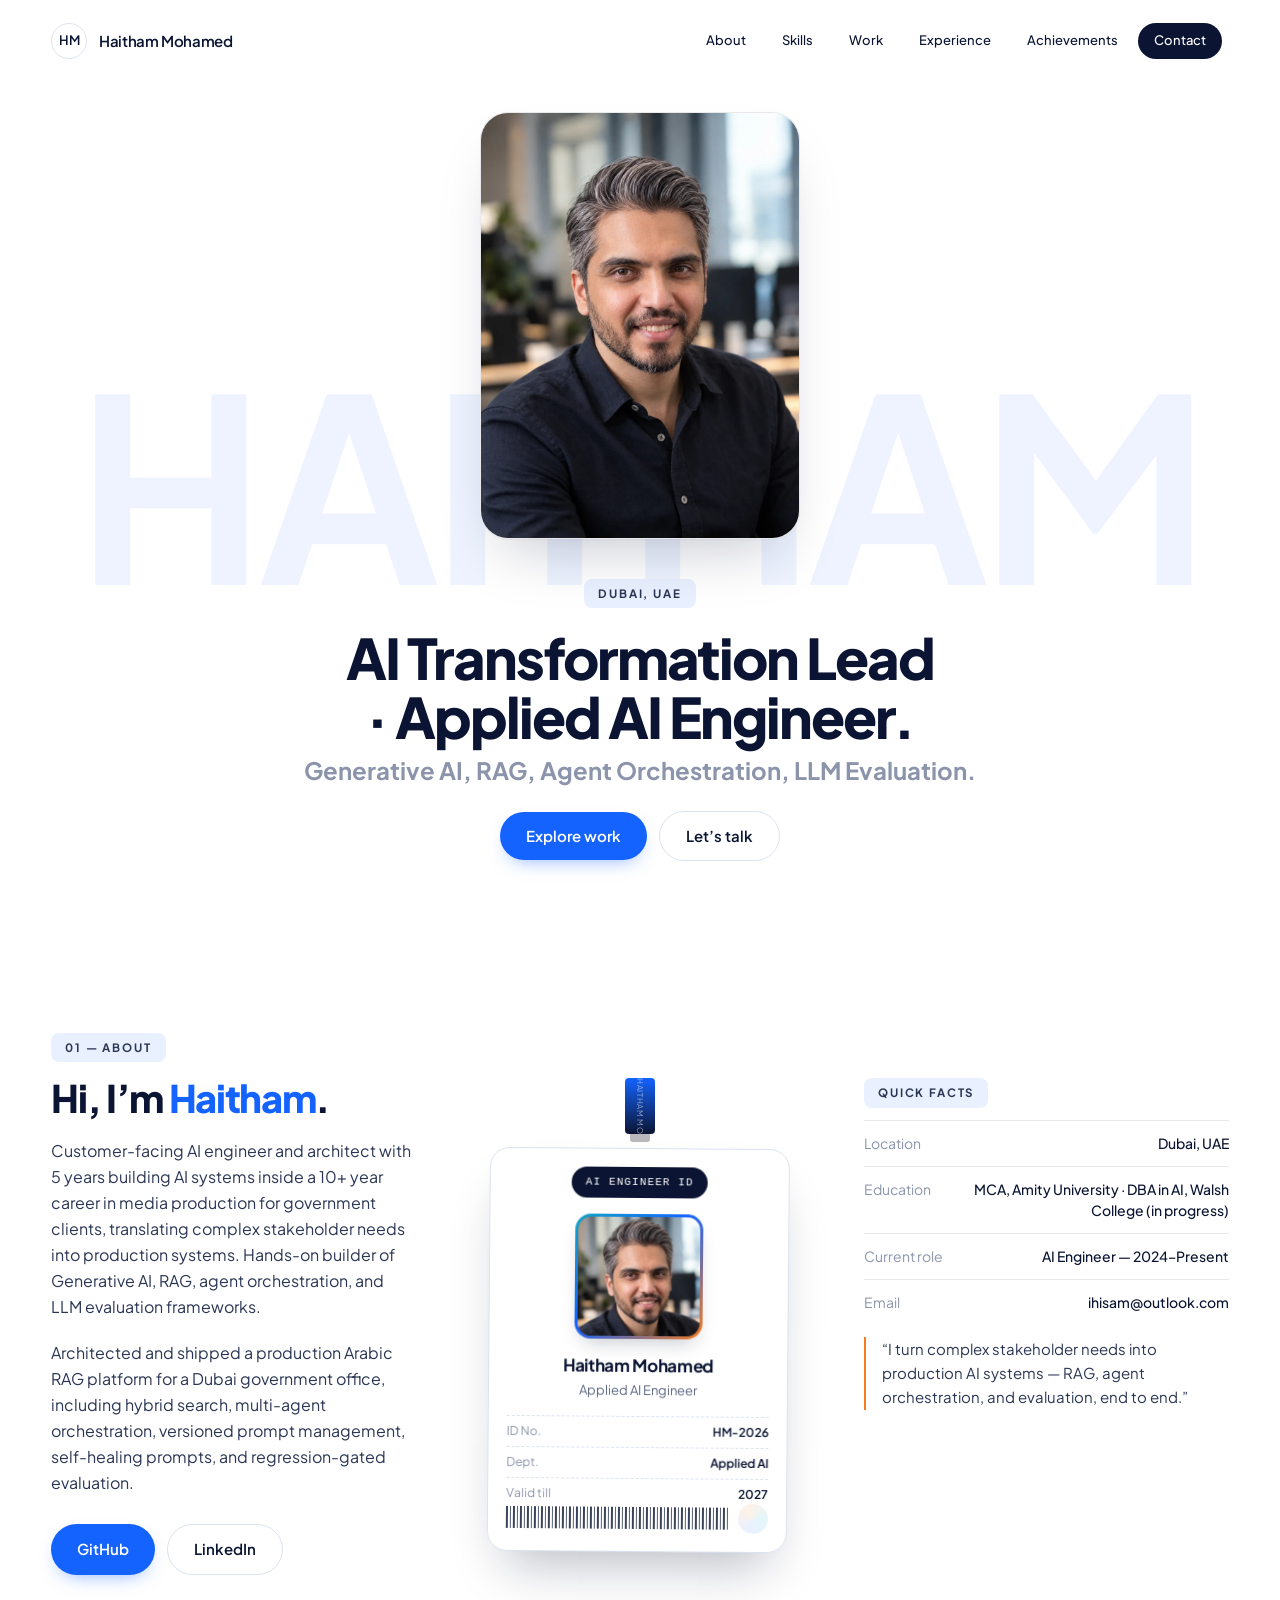
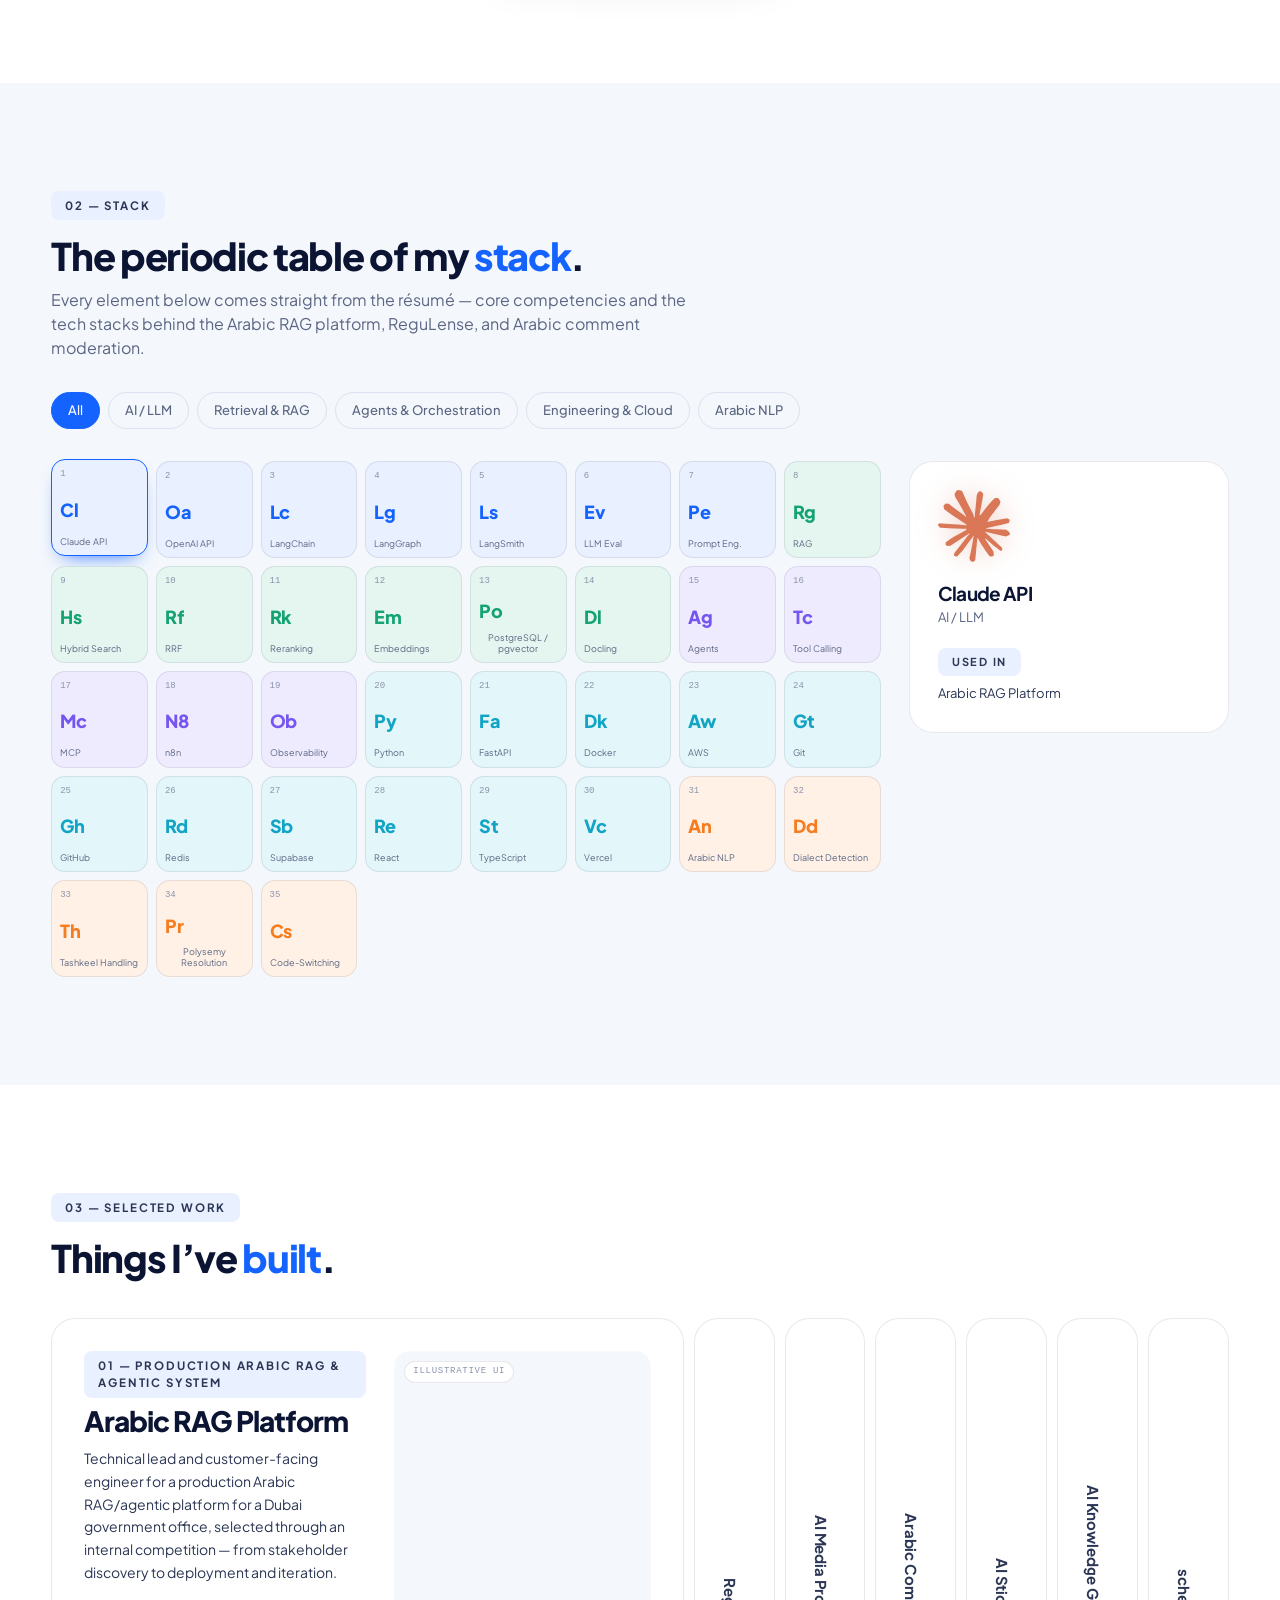
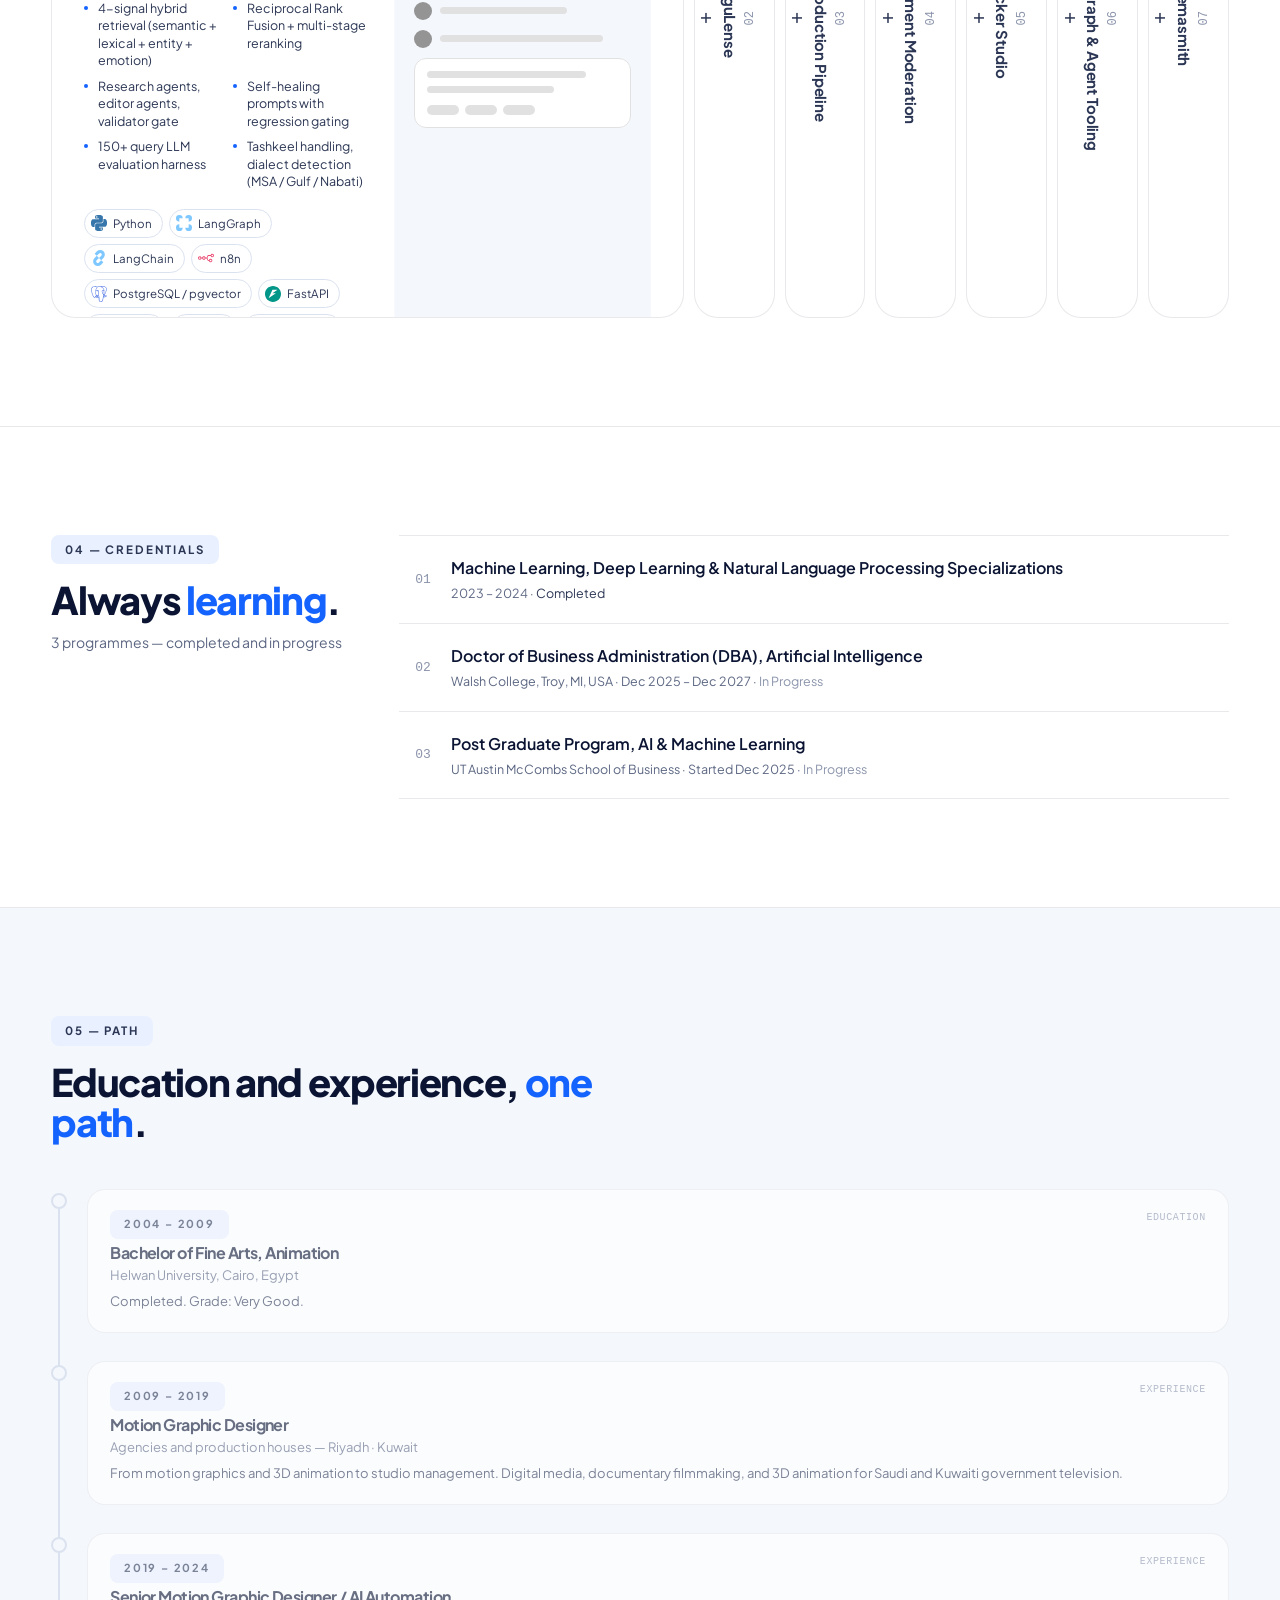
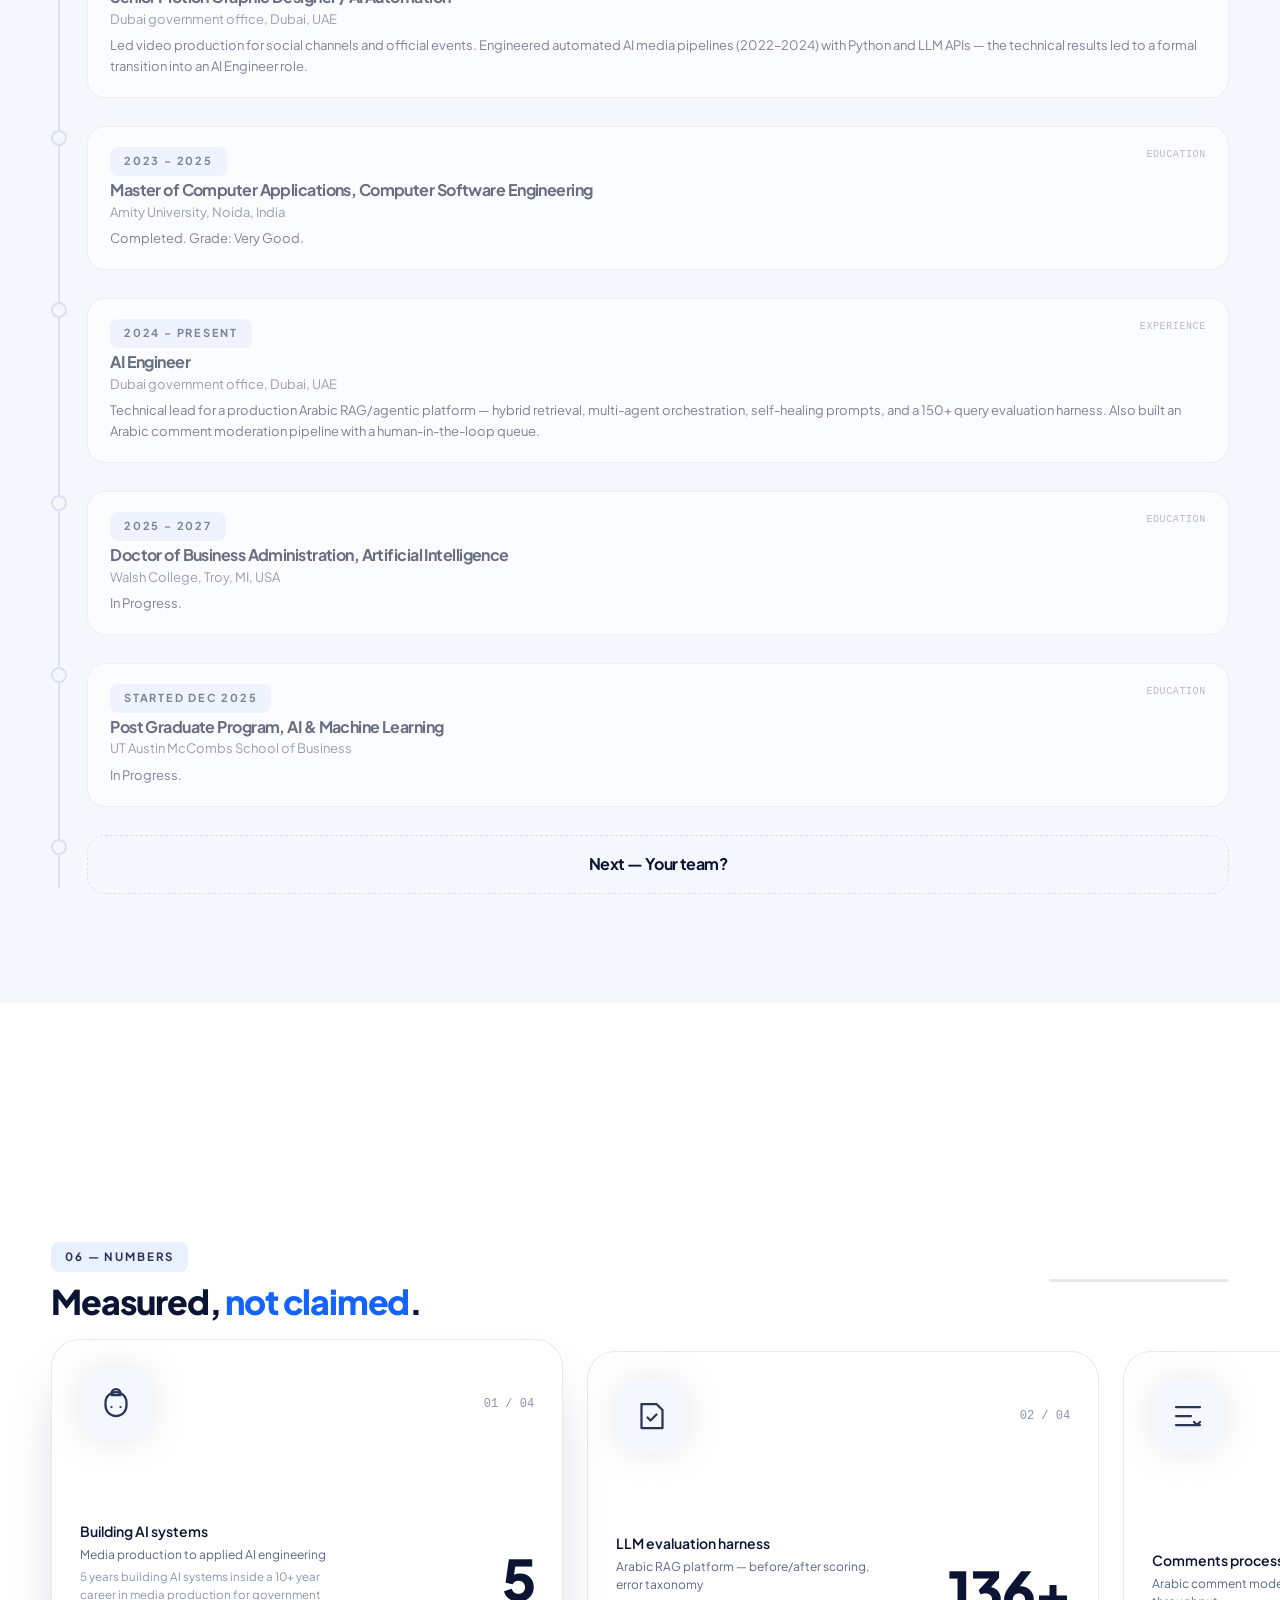
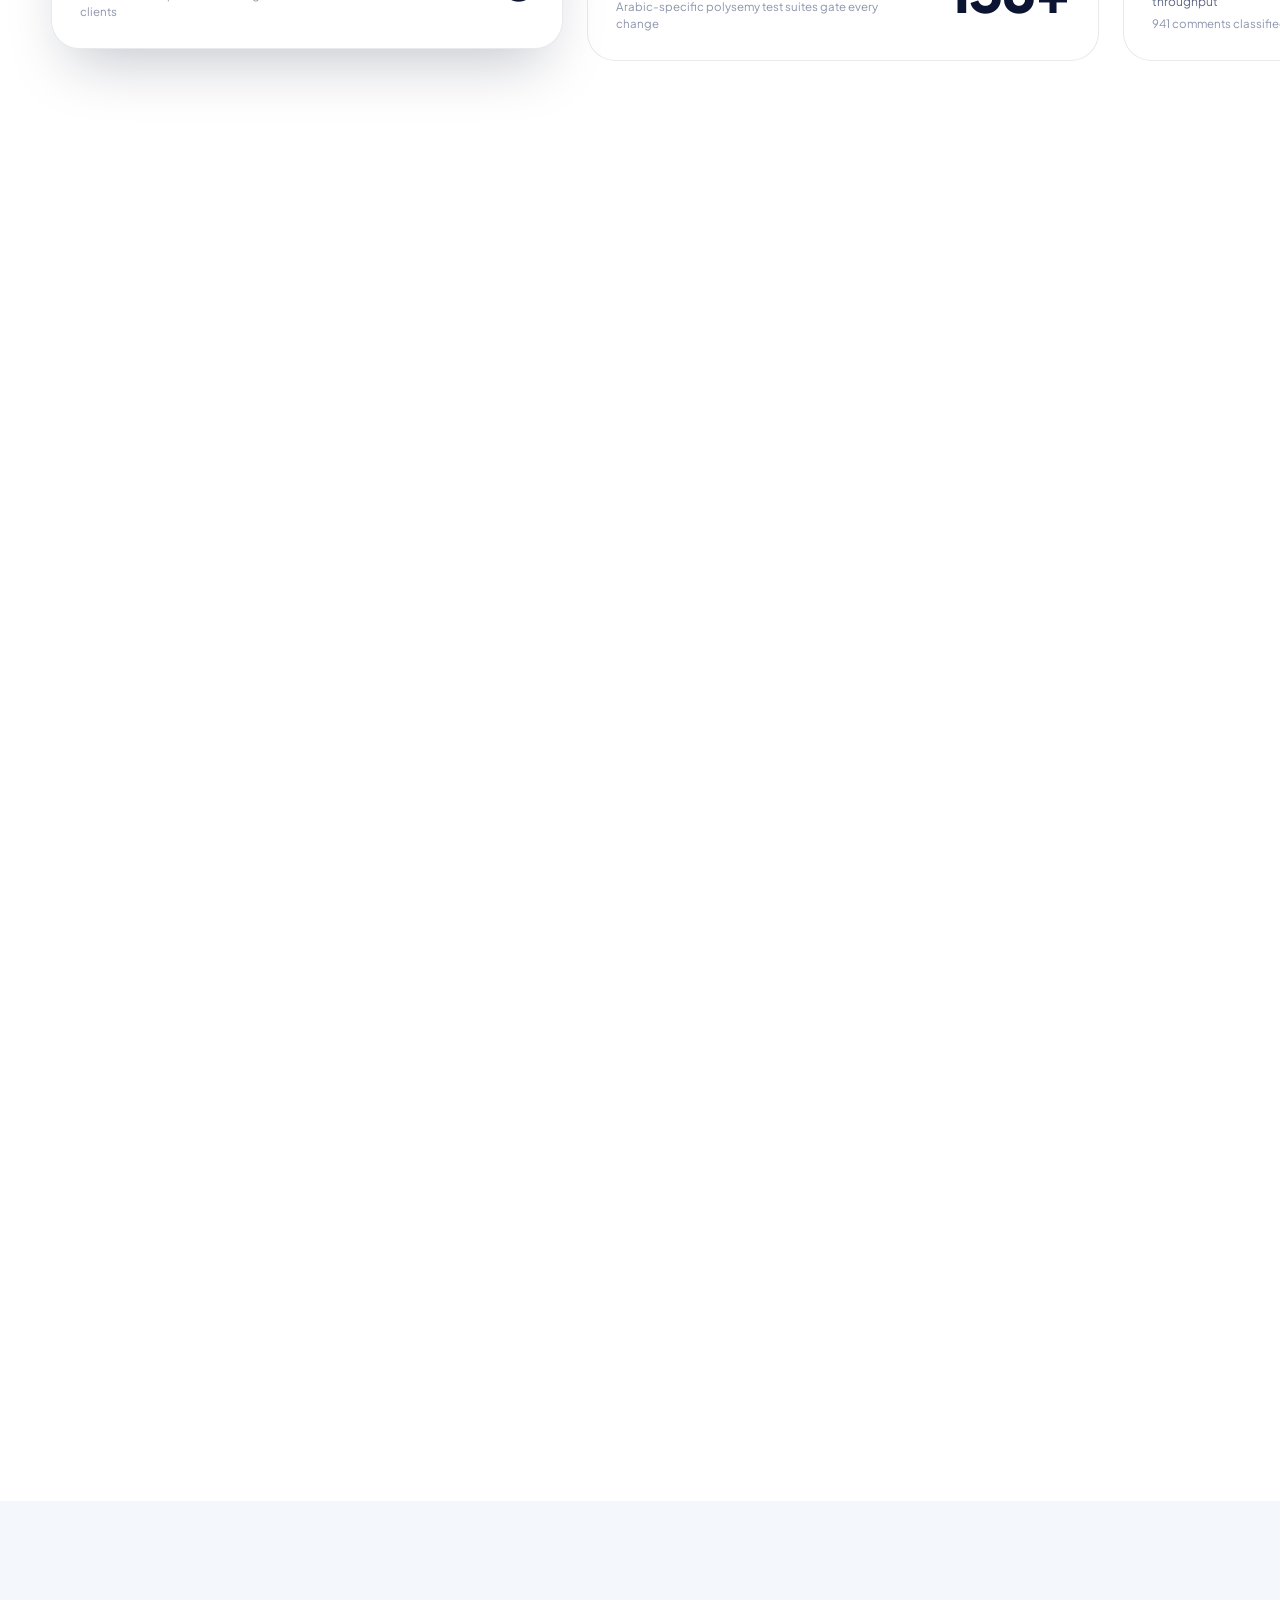
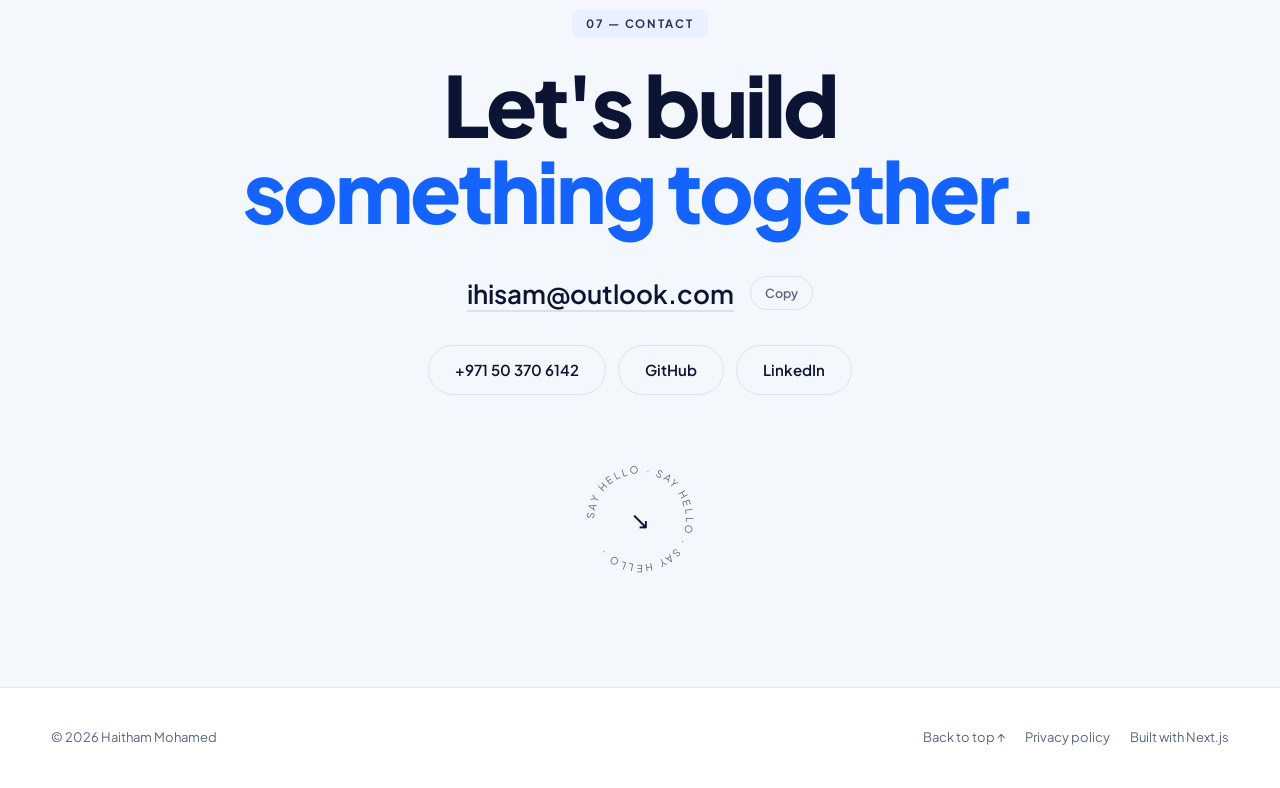
==== commit b2146b3b: "Work: link open-source editions (Persocial, stickerloom, MeMCP), add schemasmith Co-Authored-By: Cla" ====
--- a/index.html
+++ b/index.html
@@ -1,4 +1,4 @@
-<!DOCTYPE html><!--E6L97YwOOxaXtj3LPJ3tT--><html lang="en" class="__variable_4fc470 __variable_6d3dcf"><head><meta charSet="utf-8"/><meta name="viewport" content="width=device-width, initial-scale=1"/><link rel="preload" as="image" href="/portrait-hero.webp" fetchPriority="high"/><link rel="preload" as="image" href="/portrait-id.webp"/><link rel="preload" as="image" href="/logos/claude.svg"/><link rel="preload" as="image" href="/logos/python.svg"/><link rel="preload" as="image" href="/logos/langgraph.svg"/><link rel="preload" as="image" href="/logos/langchain.svg"/><link rel="preload" as="image" href="/logos/n8n.svg"/><link rel="preload" as="image" href="/logos/postgresql.svg"/><link rel="preload" as="image" href="/logos/fastapi.svg"/><link rel="preload" as="image" href="/logos/docker.svg"/><link rel="stylesheet" href="/_next/static/css/c5d34f25b418c07d.css" data-precedence="next"/><link rel="preload" as="script" fetchPriority="low" href="/_next/static/chunks/webpack-3337861e85753411.js"/><script src="/_next/static/chunks/4bd1b696-c023c6e3521b1417.js" async=""></script><script src="/_next/static/chunks/255-09fb0d129bb12f51.js" async=""></script><script src="/_next/static/chunks/main-app-fd98bed2d2891301.js" async=""></script><script src="/_next/static/chunks/691-4ffe289271fd5403.js" async=""></script><script src="/_next/static/chunks/app/page-4de26edb1b68cca8.js" async=""></script><link rel="preload" as="image" href="/logos/react.svg"/><link rel="preload" as="image" href="/logos/typescript.svg"/><link rel="preload" as="image" href="/logos/supabase.svg"/><link rel="preload" as="image" href="/logos/redis.svg"/><link rel="preload" as="image" href="/logos/modelcontextprotocol.svg"/><meta name="theme-color" content="#ffffff"/><title>Haitham Mohamed — Applied AI Engineer</title><meta name="description" content="Customer-facing AI engineer and architect with 5 years building AI systems inside a 10+ year career in media production for government clients, translating complex stakeholder needs into production systems. Hands-on builder of Generative AI, RAG, agent orchestration, and LLM evaluation frameworks."/><meta property="og:title" content="Haitham Mohamed — Applied AI Engineer"/><meta property="og:description" content="Customer-facing AI engineer and architect with 5 years building AI systems inside a 10+ year career in media production for government clients, translating complex stakeholder needs into production systems. Hands-on builder of Generative AI, RAG, agent orchestration, and LLM evaluation frameworks."/><meta property="og:url" content="https://haitham72.github.io/"/><meta property="og:site_name" content="Haitham Mohamed"/><meta property="og:locale" content="en_US"/><meta property="og:image" content="https://haitham72.github.io/og.jpg"/><meta property="og:image:width" content="1200"/><meta property="og:image:height" content="630"/><meta property="og:type" content="website"/><meta name="twitter:card" content="summary_large_image"/><meta name="twitter:title" content="Haitham Mohamed — Applied AI Engineer"/><meta name="twitter:description" content="Customer-facing AI engineer and architect with 5 years building AI systems inside a 10+ year career in media production for government clients, translating complex stakeholder needs into production systems. Hands-on builder of Generative AI, RAG, agent orchestration, and LLM evaluation frameworks."/><meta name="twitter:image" content="https://haitham72.github.io/og.jpg"/><link rel="icon" href="/favicon.png"/><script src="/_next/static/chunks/polyfills-42372ed130431b0a.js" noModule=""></script></head><body><div hidden=""><!--$--><!--/$--></div><div class="fixed top-0 left-0 h-[2px] bg-[var(--ink)] z-[60] origin-left" style="width:0%;transition:width 120ms linear" aria-hidden="true"></div><header class="fixed top-0 inset-x-0 z-50 pointer-events-none"><nav class="gutter flex items-center justify-between py-4 pointer-events-auto" aria-label="Primary"><a href="#hero" class="flex items-center gap-3 group"><span class="nav-mark w-9 h-9 rounded-full flex items-center justify-center text-[13px] font-semibold font-[var(--font-mono)] border transition-all duration-500" style="border-color:var(--line-strong);background:transparent;color:var(--ink)">HM</span><span class="text-[15px] font-semibold tracking-tight transition-all duration-500 hidden sm:inline" style="opacity:1;transform:none">Haitham Mohamed</span></a><div class="hidden md:flex items-center gap-1 rounded-full px-1.5 py-1.5 transition-all duration-500" style="background:transparent;backdrop-filter:none;-webkit-backdrop-filter:none;border:1px solid transparent;box-shadow:none"><button class="relative px-4 py-2 text-[13px] font-medium rounded-full transition-colors duration-300" style="color:var(--paper)" aria-current="true"><span class="absolute inset-0 rounded-full bg-[var(--ink)] -z-10" style="transition:all 0.4s var(--ease)" aria-hidden="true"></span>About</button><button class="relative px-4 py-2 text-[13px] font-medium rounded-full transition-colors duration-300" style="color:var(--ink)">Skills</button><button class="relative px-4 py-2 text-[13px] font-medium rounded-full transition-colors duration-300" style="color:var(--ink)">Work</button><button class="relative px-4 py-2 text-[13px] font-medium rounded-full transition-colors duration-300" style="color:var(--ink)">Experience</button><button class="relative px-4 py-2 text-[13px] font-medium rounded-full transition-colors duration-300" style="color:var(--ink)">Achievements</button><button class="relative px-4 py-2 text-[13px] font-medium rounded-full transition-colors duration-300" style="color:var(--ink)">Contact</button></div><button class="md:hidden btn btn-secondary !py-2 !px-4 !text-[13px] bg-[var(--paper)]" aria-haspopup="true" aria-expanded="false">Menu</button></nav></header><div class="fixed inset-0 z-[70] bg-[var(--paper)] md:hidden" style="clip-path:circle(0% at 100% 0%);transition:clip-path 0.6s var(--ease);pointer-events:none" role="dialog" aria-modal="true" aria-label="Navigation menu"><div class="gutter py-5 flex items-center justify-between"><span class="text-[15px] font-semibold">Haitham Mohamed</span><button class="btn btn-secondary !py-2 !px-4 !text-[13px]">Close</button></div><ul class="gutter flex flex-col gap-2 mt-8"><li class="overflow-hidden"><button class="flex items-baseline gap-4 py-3 text-[clamp(28px,8vw,44px)] font-semibold tracking-tight" style="transform:translateY(100%);opacity:0;transition:transform 0.5s var(--ease) 0ms, opacity 0.5s var(--ease) 0ms"><span class="font-[var(--font-mono)] text-[14px] text-[var(--faint)]">0<!-- -->1</span>About</button></li><li class="overflow-hidden"><button class="flex items-baseline gap-4 py-3 text-[clamp(28px,8vw,44px)] font-semibold tracking-tight" style="transform:translateY(100%);opacity:0;transition:transform 0.5s var(--ease) 60ms, opacity 0.5s var(--ease) 60ms"><span class="font-[var(--font-mono)] text-[14px] text-[var(--faint)]">0<!-- -->2</span>Skills</button></li><li class="overflow-hidden"><button class="flex items-baseline gap-4 py-3 text-[clamp(28px,8vw,44px)] font-semibold tracking-tight" style="transform:translateY(100%);opacity:0;transition:transform 0.5s var(--ease) 120ms, opacity 0.5s var(--ease) 120ms"><span class="font-[var(--font-mono)] text-[14px] text-[var(--faint)]">0<!-- -->3</span>Work</button></li><li class="overflow-hidden"><button class="flex items-baseline gap-4 py-3 text-[clamp(28px,8vw,44px)] font-semibold tracking-tight" style="transform:translateY(100%);opacity:0;transition:transform 0.5s var(--ease) 180ms, opacity 0.5s var(--ease) 180ms"><span class="font-[var(--font-mono)] text-[14px] text-[var(--faint)]">0<!-- -->4</span>Experience</button></li><li class="overflow-hidden"><button class="flex items-baseline gap-4 py-3 text-[clamp(28px,8vw,44px)] font-semibold tracking-tight" style="transform:translateY(100%);opacity:0;transition:transform 0.5s var(--ease) 240ms, opacity 0.5s var(--ease) 240ms"><span class="font-[var(--font-mono)] text-[14px] text-[var(--faint)]">0<!-- -->5</span>Achievements</button></li><li class="overflow-hidden"><button class="flex items-baseline gap-4 py-3 text-[clamp(28px,8vw,44px)] font-semibold tracking-tight" style="transform:translateY(100%);opacity:0;transition:transform 0.5s var(--ease) 300ms, opacity 0.5s var(--ease) 300ms"><span class="font-[var(--font-mono)] text-[14px] text-[var(--faint)]">0<!-- -->6</span>Contact</button></li></ul></div><style>
+<!DOCTYPE html><!--IJXAmUq37X5cuvHPMBBCh--><html lang="en" class="__variable_4fc470 __variable_6d3dcf"><head><meta charSet="utf-8"/><meta name="viewport" content="width=device-width, initial-scale=1"/><link rel="preload" as="image" href="/portrait-hero.webp" fetchPriority="high"/><link rel="preload" as="image" href="/portrait-id.webp"/><link rel="preload" as="image" href="/logos/claude.svg"/><link rel="preload" as="image" href="/logos/python.svg"/><link rel="preload" as="image" href="/logos/langgraph.svg"/><link rel="preload" as="image" href="/logos/langchain.svg"/><link rel="preload" as="image" href="/logos/n8n.svg"/><link rel="preload" as="image" href="/logos/postgresql.svg"/><link rel="preload" as="image" href="/logos/fastapi.svg"/><link rel="preload" as="image" href="/logos/docker.svg"/><link rel="stylesheet" href="/_next/static/css/c5d34f25b418c07d.css" data-precedence="next"/><link rel="preload" as="script" fetchPriority="low" href="/_next/static/chunks/webpack-3337861e85753411.js"/><script src="/_next/static/chunks/4bd1b696-c023c6e3521b1417.js" async=""></script><script src="/_next/static/chunks/255-09fb0d129bb12f51.js" async=""></script><script src="/_next/static/chunks/main-app-fd98bed2d2891301.js" async=""></script><script src="/_next/static/chunks/691-4ffe289271fd5403.js" async=""></script><script src="/_next/static/chunks/app/page-3cc097c1779f702f.js" async=""></script><link rel="preload" as="image" href="/logos/react.svg"/><link rel="preload" as="image" href="/logos/typescript.svg"/><link rel="preload" as="image" href="/logos/supabase.svg"/><link rel="preload" as="image" href="/logos/redis.svg"/><link rel="preload" as="image" href="/logos/modelcontextprotocol.svg"/><meta name="theme-color" content="#ffffff"/><title>Haitham Mohamed — Applied AI Engineer</title><meta name="description" content="Customer-facing AI engineer and architect with 5 years building AI systems inside a 10+ year career in media production for government clients, translating complex stakeholder needs into production systems. Hands-on builder of Generative AI, RAG, agent orchestration, and LLM evaluation frameworks."/><meta property="og:title" content="Haitham Mohamed — Applied AI Engineer"/><meta property="og:description" content="Customer-facing AI engineer and architect with 5 years building AI systems inside a 10+ year career in media production for government clients, translating complex stakeholder needs into production systems. Hands-on builder of Generative AI, RAG, agent orchestration, and LLM evaluation frameworks."/><meta property="og:url" content="https://haitham72.github.io/"/><meta property="og:site_name" content="Haitham Mohamed"/><meta property="og:locale" content="en_US"/><meta property="og:image" content="https://haitham72.github.io/og.jpg"/><meta property="og:image:width" content="1200"/><meta property="og:image:height" content="630"/><meta property="og:type" content="website"/><meta name="twitter:card" content="summary_large_image"/><meta name="twitter:title" content="Haitham Mohamed — Applied AI Engineer"/><meta name="twitter:description" content="Customer-facing AI engineer and architect with 5 years building AI systems inside a 10+ year career in media production for government clients, translating complex stakeholder needs into production systems. Hands-on builder of Generative AI, RAG, agent orchestration, and LLM evaluation frameworks."/><meta name="twitter:image" content="https://haitham72.github.io/og.jpg"/><link rel="icon" href="/favicon.png"/><script src="/_next/static/chunks/polyfills-42372ed130431b0a.js" noModule=""></script></head><body><div hidden=""><!--$--><!--/$--></div><div class="fixed top-0 left-0 h-[2px] bg-[var(--ink)] z-[60] origin-left" style="width:0%;transition:width 120ms linear" aria-hidden="true"></div><header class="fixed top-0 inset-x-0 z-50 pointer-events-none"><nav class="gutter flex items-center justify-between py-4 pointer-events-auto" aria-label="Primary"><a href="#hero" class="flex items-center gap-3 group"><span class="nav-mark w-9 h-9 rounded-full flex items-center justify-center text-[13px] font-semibold font-[var(--font-mono)] border transition-all duration-500" style="border-color:var(--line-strong);background:transparent;color:var(--ink)">HM</span><span class="text-[15px] font-semibold tracking-tight transition-all duration-500 hidden sm:inline" style="opacity:1;transform:none">Haitham Mohamed</span></a><div class="hidden md:flex items-center gap-1 rounded-full px-1.5 py-1.5 transition-all duration-500" style="background:transparent;backdrop-filter:none;-webkit-backdrop-filter:none;border:1px solid transparent;box-shadow:none"><button class="relative px-4 py-2 text-[13px] font-medium rounded-full transition-colors duration-300" style="color:var(--paper)" aria-current="true"><span class="absolute inset-0 rounded-full bg-[var(--ink)] -z-10" style="transition:all 0.4s var(--ease)" aria-hidden="true"></span>About</button><button class="relative px-4 py-2 text-[13px] font-medium rounded-full transition-colors duration-300" style="color:var(--ink)">Skills</button><button class="relative px-4 py-2 text-[13px] font-medium rounded-full transition-colors duration-300" style="color:var(--ink)">Work</button><button class="relative px-4 py-2 text-[13px] font-medium rounded-full transition-colors duration-300" style="color:var(--ink)">Experience</button><button class="relative px-4 py-2 text-[13px] font-medium rounded-full transition-colors duration-300" style="color:var(--ink)">Achievements</button><button class="relative px-4 py-2 text-[13px] font-medium rounded-full transition-colors duration-300" style="color:var(--ink)">Contact</button></div><button class="md:hidden btn btn-secondary !py-2 !px-4 !text-[13px] bg-[var(--paper)]" aria-haspopup="true" aria-expanded="false">Menu</button></nav></header><div class="fixed inset-0 z-[70] bg-[var(--paper)] md:hidden" style="clip-path:circle(0% at 100% 0%);transition:clip-path 0.6s var(--ease);pointer-events:none" role="dialog" aria-modal="true" aria-label="Navigation menu"><div class="gutter py-5 flex items-center justify-between"><span class="text-[15px] font-semibold">Haitham Mohamed</span><button class="btn btn-secondary !py-2 !px-4 !text-[13px]">Close</button></div><ul class="gutter flex flex-col gap-2 mt-8"><li class="overflow-hidden"><button class="flex items-baseline gap-4 py-3 text-[clamp(28px,8vw,44px)] font-semibold tracking-tight" style="transform:translateY(100%);opacity:0;transition:transform 0.5s var(--ease) 0ms, opacity 0.5s var(--ease) 0ms"><span class="font-[var(--font-mono)] text-[14px] text-[var(--faint)]">0<!-- -->1</span>About</button></li><li class="overflow-hidden"><button class="flex items-baseline gap-4 py-3 text-[clamp(28px,8vw,44px)] font-semibold tracking-tight" style="transform:translateY(100%);opacity:0;transition:transform 0.5s var(--ease) 60ms, opacity 0.5s var(--ease) 60ms"><span class="font-[var(--font-mono)] text-[14px] text-[var(--faint)]">0<!-- -->2</span>Skills</button></li><li class="overflow-hidden"><button class="flex items-baseline gap-4 py-3 text-[clamp(28px,8vw,44px)] font-semibold tracking-tight" style="transform:translateY(100%);opacity:0;transition:transform 0.5s var(--ease) 120ms, opacity 0.5s var(--ease) 120ms"><span class="font-[var(--font-mono)] text-[14px] text-[var(--faint)]">0<!-- -->3</span>Work</button></li><li class="overflow-hidden"><button class="flex items-baseline gap-4 py-3 text-[clamp(28px,8vw,44px)] font-semibold tracking-tight" style="transform:translateY(100%);opacity:0;transition:transform 0.5s var(--ease) 180ms, opacity 0.5s var(--ease) 180ms"><span class="font-[var(--font-mono)] text-[14px] text-[var(--faint)]">0<!-- -->4</span>Experience</button></li><li class="overflow-hidden"><button class="flex items-baseline gap-4 py-3 text-[clamp(28px,8vw,44px)] font-semibold tracking-tight" style="transform:translateY(100%);opacity:0;transition:transform 0.5s var(--ease) 240ms, opacity 0.5s var(--ease) 240ms"><span class="font-[var(--font-mono)] text-[14px] text-[var(--faint)]">0<!-- -->5</span>Achievements</button></li><li class="overflow-hidden"><button class="flex items-baseline gap-4 py-3 text-[clamp(28px,8vw,44px)] font-semibold tracking-tight" style="transform:translateY(100%);opacity:0;transition:transform 0.5s var(--ease) 300ms, opacity 0.5s var(--ease) 300ms"><span class="font-[var(--font-mono)] text-[14px] text-[var(--faint)]">0<!-- -->6</span>Contact</button></li></ul></div><style>
         .nav-mark:hover { transform: rotate(360deg); }
       </style><main><section id="hero" class="relative min-h-[100svh] flex items-center justify-center overflow-hidden gutter pt-28 pb-16" aria-label="Introduction"><span class="hero-ghost absolute left-1/2 top-[52%] -translate-x-1/2 -translate-y-1/2 select-none pointer-events-none whitespace-nowrap font-[var(--font-display)] font-bold" aria-hidden="true">HAITHAM</span><div class="relative z-10 content-max w-full flex flex-col items-center text-center gap-10"><div class="hero-portrait card card-elevated relative overflow-hidden"><img src="/portrait-hero.webp" alt="Haitham Mohamed, Applied AI Engineer, portrait photo" width="900" height="1200" class="w-full h-full object-cover" fetchPriority="high"/></div><div class="flex flex-col items-center gap-5"><p class="section-tag">Dubai, UAE</p><h1 class="text-[clamp(32px,6vw,56px)] max-w-[20ch] text-balance">AI Transformation Lead · Applied AI Engineer<!-- -->.<span class="block text-[var(--faint)] font-[var(--font-display)] font-bold text-[clamp(18px,2.4vw,24px)] mt-3 tracking-normal">Generative AI, RAG, Agent Orchestration, LLM Evaluation<!-- -->.</span></h1><div class="flex flex-wrap items-center justify-center gap-3 mt-2"><button class="btn btn-primary">Explore work</button><button class="btn btn-secondary">Let’s talk</button></div></div></div><style>
         .hero-ghost {
@@ -305,7 +305,7 @@
           .skills-grid { grid-template-columns: repeat(4, minmax(0,1fr)); }
           .inspector { position: static; }
         }
-      </style></section><section id="work" class="section-pad gutter" aria-label="Selected work"><div class="content-max"><div class="rv section-tag mb-4">03 — Selected work</div><h2 class="rv text-[clamp(26px,4vw,38px)] mb-10 max-w-[18ch]">Things I’ve <span class="accent">built</span>.</h2><div class="accordion rv"><div class="panel" data-open="true"><button class="panel-spine" aria-expanded="true" aria-controls="panel-arabic-rag"><span class="spine-number">01</span><span class="spine-title">Arabic RAG Platform</span><span class="spine-plus" aria-hidden="true">+</span></button><div id="panel-arabic-rag" class="panel-body"><div class="panel-left"><p class="section-tag mb-2">01<!-- --> — <!-- -->Production Arabic RAG &amp; Agentic System</p><h3 class="text-[clamp(20px,2.6vw,28px)] mb-3">Arabic RAG Platform</h3><p class="text-[var(--ink-2)] text-[14px] leading-relaxed mb-4 max-w-[46ch]">Technical lead and customer-facing engineer for a production Arabic RAG/agentic platform for a Dubai government office, selected through an internal competition — from stakeholder discovery to deployment and iteration.</p><ul class="feature-list"><li>4-signal hybrid retrieval (semantic + lexical + entity + emotion)</li><li>Reciprocal Rank Fusion + multi-stage reranking</li><li>Research agents, editor agents, validator gate</li><li>Self-healing prompts with regression gating</li><li>150+ query LLM evaluation harness</li><li>Tashkeel handling, dialect detection (MSA / Gulf / Nabati)</li></ul><div class="tech-chips"><span class="tech-chip"><span class="inline-flex items-center justify-center shrink-0" style="width:16px;height:16px"><img src="/logos/python.svg" alt="" width="16" height="16" style="width:16px;height:16px;object-fit:contain"/></span>Python</span><span class="tech-chip"><span class="inline-flex items-center justify-center shrink-0" style="width:16px;height:16px"><img src="/logos/langgraph.svg" alt="" width="16" height="16" style="width:16px;height:16px;object-fit:contain"/></span>LangGraph</span><span class="tech-chip"><span class="inline-flex items-center justify-center shrink-0" style="width:16px;height:16px"><img src="/logos/langchain.svg" alt="" width="16" height="16" style="width:16px;height:16px;object-fit:contain"/></span>LangChain</span><span class="tech-chip"><span class="inline-flex items-center justify-center shrink-0" style="width:16px;height:16px"><img src="/logos/n8n.svg" alt="" width="16" height="16" style="width:16px;height:16px;object-fit:contain"/></span>n8n</span><span class="tech-chip"><span class="inline-flex items-center justify-center shrink-0" style="width:16px;height:16px"><img src="/logos/postgresql.svg" alt="" width="16" height="16" style="width:16px;height:16px;object-fit:contain"/></span>PostgreSQL / pgvector</span><span class="tech-chip"><span class="inline-flex items-center justify-center shrink-0" style="width:16px;height:16px"><img src="/logos/fastapi.svg" alt="" width="16" height="16" style="width:16px;height:16px;object-fit:contain"/></span>FastAPI</span><span class="tech-chip"><span class="inline-flex items-center justify-center shrink-0" style="width:16px;height:16px"><img src="/logos/docker.svg" alt="" width="16" height="16" style="width:16px;height:16px;object-fit:contain"/></span>Docker</span><span class="tech-chip"><span class="inline-flex items-center justify-center shrink-0 text-[var(--ink-2)]" style="width:16px;height:16px"><svg width="16" height="16" viewBox="0 0 24 24" fill="none" stroke="currentColor" stroke-width="1.5" stroke-linecap="round" stroke-linejoin="round" aria-hidden="true"><path d="M3 15c0 2 2.5 3 5 3M3 15c0-2 2.5-3 5-3M8 12v6M16 12c2.5 0 5 1 5 3s-2.5 3-5 3M16 12v6M8 12c0-4 3.5-7 8-7s8 3 8 7"></path></svg></span>AWS</span><span class="tech-chip"><span class="inline-flex items-center justify-center shrink-0 text-[var(--ink-2)]" style="width:16px;height:16px"><svg width="16" height="16" viewBox="0 0 24 24" fill="none" stroke="currentColor" stroke-width="1.5" stroke-linecap="round" stroke-linejoin="round" aria-hidden="true"><path d="M4 18V9l8-5 8 5v9M4 18h16M9 18v-5h6v5"></path></svg></span>LangSmith</span><span class="tech-chip"><span class="inline-flex items-center justify-center shrink-0" style="width:16px;height:16px"><img src="/logos/claude.svg" alt="" width="16" height="16" style="width:16px;height:16px;object-fit:contain"/></span>Claude API</span><span class="tech-chip"><span class="inline-flex items-center justify-center shrink-0 text-[var(--ink-2)]" style="width:16px;height:16px"><svg width="16" height="16" viewBox="0 0 24 24" fill="none" stroke="currentColor" stroke-width="1.5" stroke-linecap="round" stroke-linejoin="round" aria-hidden="true"><path d="M12 3l2.5 5.2L20 9l-4 4 1 5.5L12 16l-5 2.5 1-5.5-4-4 5.5-.8L12 3z"></path></svg></span>OpenAI API</span></div></div><div class="panel-right"><span class="illustrative-label">Illustrative UI</span><div class="mini mini-chat"><div class="mini-row"><span class="mini-dot"></span><div class="mini-bar w-7/12"></div></div><div class="mini-row"><span class="mini-dot"></span><div class="mini-bar w-9/12"></div></div><div class="mini-bubble"><div class="mini-bar w-10/12"></div><div class="mini-bar w-8/12"></div><div class="mini-chip-row"><span class="mini-chip"></span><span class="mini-chip"></span><span class="mini-chip"></span></div></div></div></div></div></div><div class="panel" data-open="false"><button class="panel-spine" aria-expanded="false" aria-controls="panel-regulense"><span class="spine-number">02</span><span class="spine-title">ReguLense</span><span class="spine-plus" aria-hidden="true">+</span></button><div id="panel-regulense" class="panel-body"><div class="panel-left"><p class="section-tag mb-2">02<!-- --> — <!-- -->Version &amp; Jurisdiction-Aware RAG for UAE Health Regulation</p><h3 class="text-[clamp(20px,2.6vw,28px)] mb-3">ReguLense</h3><p class="text-[var(--ink-2)] text-[14px] leading-relaxed mb-4 max-w-[46ch]">Open-source, citation-or-abstain Q&amp;A over UAE health regulation (DHA, DoH, MOHAP) for clinics, compliance teams and healthtech entering the UAE. Version- and jurisdiction-aware, with exact PDF highlights and a Redis + Postgres semantic answer cache.</p><ul class="feature-list"><li>pgvector cosine similarity + Postgres full-text search, fused via RRF</li><li>Calibrated confidence abstention with explicit caveats</li><li>Version + jurisdiction awareness (DHA / DoH / MOHAP filter)</li><li>Automatic failover to a backup LLM provider</li><li>Per-client rate capping</li><li>Two-tier semantic answer cache (Redis exact-key + Postgres paraphrase)</li><li>Structure-aware chunking (Docling) with per-element bounding-box citations</li></ul><div class="tech-chips"><span class="tech-chip"><span class="inline-flex items-center justify-center shrink-0" style="width:16px;height:16px"><img src="/logos/python.svg" alt="" width="16" height="16" style="width:16px;height:16px;object-fit:contain"/></span>Python</span><span class="tech-chip"><span class="inline-flex items-center justify-center shrink-0" style="width:16px;height:16px"><img src="/logos/fastapi.svg" alt="" width="16" height="16" style="width:16px;height:16px;object-fit:contain"/></span>FastAPI</span><span class="tech-chip"><span class="inline-flex items-center justify-center shrink-0" style="width:16px;height:16px"><img src="/logos/postgresql.svg" alt="" width="16" height="16" style="width:16px;height:16px;object-fit:contain"/></span>PostgreSQL / pgvector</span><span class="tech-chip"><span class="inline-flex items-center justify-center shrink-0 text-[var(--ink-2)]" style="width:16px;height:16px"><svg width="16" height="16" viewBox="0 0 24 24" fill="none" stroke="currentColor" stroke-width="1.5" stroke-linecap="round" stroke-linejoin="round" aria-hidden="true"><path d="M12 3l2.5 5.2L20 9l-4 4 1 5.5L12 16l-5 2.5 1-5.5-4-4 5.5-.8L12 3z"></path></svg></span>OpenAI API</span><span class="tech-chip"><span class="inline-flex items-center justify-center shrink-0" style="width:16px;height:16px"><img src="/logos/react.svg" alt="" width="16" height="16" style="width:16px;height:16px;object-fit:contain"/></span>React</span><span class="tech-chip"><span class="inline-flex items-center justify-center shrink-0" style="width:16px;height:16px"><img src="/logos/typescript.svg" alt="" width="16" height="16" style="width:16px;height:16px;object-fit:contain"/></span>TypeScript</span><span class="tech-chip"><span class="inline-flex items-center justify-center shrink-0 text-[var(--ink-2)]" style="width:16px;height:16px"><svg width="16" height="16" viewBox="0 0 24 24" fill="none" stroke="currentColor" stroke-width="1.5" stroke-linecap="round" stroke-linejoin="round" aria-hidden="true"><path d="M6 3h9l5 5v13H6V3zM15 3v5h5M9 12h6M9 16h6"></path></svg></span>Docling</span><span class="tech-chip"><span class="inline-flex items-center justify-center shrink-0" style="width:16px;height:16px"><img src="/logos/docker.svg" alt="" width="16" height="16" style="width:16px;height:16px;object-fit:contain"/></span>Docker</span><span class="tech-chip"><span class="inline-flex items-center justify-center shrink-0 text-[var(--ink-2)]" style="width:16px;height:16px"><svg width="16" height="16" viewBox="0 0 24 24" fill="none" stroke="currentColor" stroke-width="1.5" stroke-linecap="round" stroke-linejoin="round" aria-hidden="true"><path d="M3 15c0 2 2.5 3 5 3M3 15c0-2 2.5-3 5-3M8 12v6M16 12c2.5 0 5 1 5 3s-2.5 3-5 3M16 12v6M8 12c0-4 3.5-7 8-7s8 3 8 7"></path></svg></span>AWS</span></div><div class="flex gap-3 mt-5"><a href="https://github.com/haitham72/regulense" target="_blank" rel="noopener noreferrer" class="btn btn-secondary !py-2.5 !px-5 !text-[13px]">View on GitHub ↗</a><a href="https://regulense.onrender.com" target="_blank" rel="noopener noreferrer" class="btn btn-primary !py-2.5 !px-5 !text-[13px]">Live ↗</a></div></div><div class="panel-right panel-shot"><img src="/screens/regulense.webp" alt="ReguLense — live product screenshot" loading="lazy"/></div></div></div><div class="panel" data-open="false"><button class="panel-spine" aria-expanded="false" aria-controls="panel-media-pipeline"><span class="spine-number">03</span><span class="spine-title">AI Media Production Pipeline</span><span class="spine-plus" aria-hidden="true">+</span></button><div id="panel-media-pipeline" class="panel-body"><div class="panel-left"><p class="section-tag mb-2">03<!-- --> — <!-- -->AI Transformation · Rebuilding a Production Workflow from the Inside</p><h3 class="text-[clamp(20px,2.6vw,28px)] mb-3">AI Media Production Pipeline</h3><p class="text-[var(--ink-2)] text-[14px] leading-relaxed mb-4 max-w-[46ch]">Rebuilt a government office&#x27;s video production workflow with AI while still running it. The technical results led to a formal transition from motion design into an AI Engineer role.</p><ul class="feature-list"><li>LLM-powered content generation</li><li>Automated metadata tagging</li><li>Automated publishing to official social channels</li><li>Integrated into the live production workflow (2022–2024)</li></ul><div class="tech-chips"><span class="tech-chip"><span class="inline-flex items-center justify-center shrink-0" style="width:16px;height:16px"><img src="/logos/python.svg" alt="" width="16" height="16" style="width:16px;height:16px;object-fit:contain"/></span>Python</span><span class="tech-chip"><span class="inline-flex items-center justify-center shrink-0 text-[var(--ink-2)]" style="width:16px;height:16px"><svg width="16" height="16" viewBox="0 0 24 24" fill="none" stroke="currentColor" stroke-width="1.5" stroke-linecap="round" stroke-linejoin="round" aria-hidden="true"><path d="M12 3l2.5 5.2L20 9l-4 4 1 5.5L12 16l-5 2.5 1-5.5-4-4 5.5-.8L12 3z"></path></svg></span>OpenAI API</span></div></div><div class="panel-right"><span class="illustrative-label">Illustrative UI</span><div class="mini mini-queue"><div class="mini-row"><div class="mini-bar w-8/12"></div><span class="mini-tag" style="opacity:0.4"></span></div><div class="mini-row"><div class="mini-bar w-8/12"></div><span class="mini-tag" style="opacity:0.5"></span></div><div class="mini-row"><div class="mini-bar w-8/12"></div><span class="mini-tag" style="opacity:0.6000000000000001"></span></div><div class="mini-row"><div class="mini-bar w-8/12"></div><span class="mini-tag" style="opacity:0.7000000000000001"></span></div></div></div></div></div><div class="panel" data-open="false"><button class="panel-spine" aria-expanded="false" aria-controls="panel-comment-triage"><span class="spine-number">04</span><span class="spine-title">Arabic Comment Moderation</span><span class="spine-plus" aria-hidden="true">+</span></button><div id="panel-comment-triage" class="panel-body"><div class="panel-left"><p class="section-tag mb-2">04<!-- --> — <!-- -->Social Media Intelligence — Arabic Comment Moderation</p><h3 class="text-[clamp(20px,2.6vw,28px)] mb-3">Arabic Comment Moderation</h3><p class="text-[var(--ink-2)] text-[14px] leading-relaxed mb-4 max-w-[46ch]">Designed an Arabic comment classification pipeline for large-scale social media moderation, with confidence scoring and a human-in-the-loop moderator queue.</p><ul class="feature-list"><li>Dialect-aware classification (MSA, Gulf, Egyptian)</li><li>Code-switching detection, cultural context filtering</li><li>941 comments processed in 32.6 seconds</li><li>10.5% human-escalation rate (down from an initial 41%)</li></ul><div class="tech-chips"><span class="tech-chip"><span class="inline-flex items-center justify-center shrink-0" style="width:16px;height:16px"><img src="/logos/python.svg" alt="" width="16" height="16" style="width:16px;height:16px;object-fit:contain"/></span>Python</span><span class="tech-chip"><span class="inline-flex items-center justify-center shrink-0" style="width:16px;height:16px"><img src="/logos/supabase.svg" alt="" width="16" height="16" style="width:16px;height:16px;object-fit:contain"/></span>Supabase</span><span class="tech-chip"><span class="inline-flex items-center justify-center shrink-0 text-[var(--ink-2)]" style="width:16px;height:16px"><svg width="16" height="16" viewBox="0 0 24 24" fill="none" stroke="currentColor" stroke-width="1.5" stroke-linecap="round" stroke-linejoin="round" aria-hidden="true"><path d="M4 6h16M4 12h10M4 18h16M16 16l2 2 2-2"></path></svg></span>Arabic NLP</span></div></div><div class="panel-right"><span class="illustrative-label">Illustrative UI</span><div class="mini mini-queue"><div class="mini-row"><div class="mini-bar w-8/12"></div><span class="mini-tag" style="opacity:0.4"></span></div><div class="mini-row"><div class="mini-bar w-8/12"></div><span class="mini-tag" style="opacity:0.5"></span></div><div class="mini-row"><div class="mini-bar w-8/12"></div><span class="mini-tag" style="opacity:0.6000000000000001"></span></div><div class="mini-row"><div class="mini-bar w-8/12"></div><span class="mini-tag" style="opacity:0.7000000000000001"></span></div></div></div></div></div><div class="panel" data-open="false"><button class="panel-spine" aria-expanded="false" aria-controls="panel-ai-stickers"><span class="spine-number">05</span><span class="spine-title">AI Sticker Studio</span><span class="spine-plus" aria-hidden="true">+</span></button><div id="panel-ai-stickers" class="panel-body"><div class="panel-left"><p class="section-tag mb-2">05<!-- --> — <!-- -->Generative AI · Animated Stickers &amp; Agent Orchestration</p><h3 class="text-[clamp(20px,2.6vw,28px)] mb-3">AI Sticker Studio</h3><p class="text-[var(--ink-2)] text-[14px] leading-relaxed mb-4 max-w-[46ch]">An AI-powered app for creating animated sticker packs from text, images, or existing artwork. A conversational agent and a hands-on Studio share a deterministic generation engine, with human review from the first sheet to the finished pack.</p><ul class="feature-list"><li>Text- and image-driven sticker generation</li><li>LangGraph agent with per-subject memory</li><li>Transparent stills and animated WEBM export</li><li>Human review gates with reversible overrides</li><li>Searchable sticker library and particle effects</li><li>Telegram pack delivery through a stable API</li></ul><div class="tech-chips"><span class="tech-chip"><span class="inline-flex items-center justify-center shrink-0" style="width:16px;height:16px"><img src="/logos/python.svg" alt="" width="16" height="16" style="width:16px;height:16px;object-fit:contain"/></span>Python</span><span class="tech-chip"><span class="inline-flex items-center justify-center shrink-0" style="width:16px;height:16px"><img src="/logos/langgraph.svg" alt="" width="16" height="16" style="width:16px;height:16px;object-fit:contain"/></span>LangGraph</span><span class="tech-chip"><span class="inline-flex items-center justify-center shrink-0" style="width:16px;height:16px"><img src="/logos/fastapi.svg" alt="" width="16" height="16" style="width:16px;height:16px;object-fit:contain"/></span>FastAPI</span><span class="tech-chip"><span class="inline-flex items-center justify-center shrink-0" style="width:16px;height:16px"><img src="/logos/postgresql.svg" alt="" width="16" height="16" style="width:16px;height:16px;object-fit:contain"/></span>PostgreSQL / pgvector</span><span class="tech-chip"><span class="inline-flex items-center justify-center shrink-0" style="width:16px;height:16px"><img src="/logos/redis.svg" alt="" width="16" height="16" style="width:16px;height:16px;object-fit:contain"/></span>Redis</span></div></div><div class="panel-right panel-shot"><img src="/screens/ai-stickers.png" alt="AI Sticker Studio — live product screenshot" loading="lazy"/></div></div></div><div class="panel" data-open="false"><button class="panel-spine" aria-expanded="false" aria-controls="panel-agent-tooling"><span class="spine-number">06</span><span class="spine-title">AI Knowledge Graph &amp; Agent Tooling</span><span class="spine-plus" aria-hidden="true">+</span></button><div id="panel-agent-tooling" class="panel-body"><div class="panel-left"><p class="section-tag mb-2">06<!-- --> — <!-- -->Personal R&amp;D · MCP Server over a Hybrid-Search Knowledge Base</p><h3 class="text-[clamp(20px,2.6vw,28px)] mb-3">AI Knowledge Graph &amp; Agent Tooling</h3><p class="text-[var(--ink-2)] text-[14px] leading-relaxed mb-4 max-w-[46ch]">A personal AI operating layer: a Markdown knowledge base synced into PostgreSQL/pgvector and exposed to AI agents through an MCP server with 36 tools, plus a dashboard for browsing it.</p><ul class="feature-list"><li>MCP server with 36 agent tools</li><li>Hybrid BM25 + dense retrieval fused with RRF</li><li>Arabic-aware tokenizer and local cross-encoder reranker</li><li>Code-symbol graph of its own codebase</li><li>200+ automated tests; degrades to keyword search when the database is down</li></ul><div class="tech-chips"><span class="tech-chip"><span class="inline-flex items-center justify-center shrink-0" style="width:16px;height:16px"><img src="/logos/python.svg" alt="" width="16" height="16" style="width:16px;height:16px;object-fit:contain"/></span>Python</span><span class="tech-chip"><span class="inline-flex items-center justify-center shrink-0" style="width:16px;height:16px"><img src="/logos/modelcontextprotocol.svg" alt="" width="16" height="16" style="width:16px;height:16px;object-fit:contain"/></span>MCP</span><span class="tech-chip"><span class="inline-flex items-center justify-center shrink-0" style="width:16px;height:16px"><img src="/logos/postgresql.svg" alt="" width="16" height="16" style="width:16px;height:16px;object-fit:contain"/></span>PostgreSQL / pgvector</span><span class="tech-chip"><span class="inline-flex items-center justify-center shrink-0" style="width:16px;height:16px"><img src="/logos/fastapi.svg" alt="" width="16" height="16" style="width:16px;height:16px;object-fit:contain"/></span>FastAPI</span><span class="tech-chip"><span class="inline-flex items-center justify-center shrink-0" style="width:16px;height:16px"><img src="/logos/react.svg" alt="" width="16" height="16" style="width:16px;height:16px;object-fit:contain"/></span>React</span><span class="tech-chip"><span class="inline-flex items-center justify-center shrink-0" style="width:16px;height:16px"><img src="/logos/docker.svg" alt="" width="16" height="16" style="width:16px;height:16px;object-fit:contain"/></span>Docker</span></div></div><div class="panel-right"><span class="illustrative-label">Illustrative UI</span><div class="mini mini-queue"><div class="mini-row"><div class="mini-bar w-8/12"></div><span class="mini-tag" style="opacity:0.4"></span></div><div class="mini-row"><div class="mini-bar w-8/12"></div><span class="mini-tag" style="opacity:0.5"></span></div><div class="mini-row"><div class="mini-bar w-8/12"></div><span class="mini-tag" style="opacity:0.6000000000000001"></span></div><div class="mini-row"><div class="mini-bar w-8/12"></div><span class="mini-tag" style="opacity:0.7000000000000001"></span></div></div></div></div></div></div></div><style>
+      </style></section><section id="work" class="section-pad gutter" aria-label="Selected work"><div class="content-max"><div class="rv section-tag mb-4">03 — Selected work</div><h2 class="rv text-[clamp(26px,4vw,38px)] mb-10 max-w-[18ch]">Things I’ve <span class="accent">built</span>.</h2><div class="accordion rv"><div class="panel" data-open="true"><button class="panel-spine" aria-expanded="true" aria-controls="panel-arabic-rag"><span class="spine-number">01</span><span class="spine-title">Arabic RAG Platform</span><span class="spine-plus" aria-hidden="true">+</span></button><div id="panel-arabic-rag" class="panel-body"><div class="panel-left"><p class="section-tag mb-2">01<!-- --> — <!-- -->Production Arabic RAG &amp; Agentic System</p><h3 class="text-[clamp(20px,2.6vw,28px)] mb-3">Arabic RAG Platform</h3><p class="text-[var(--ink-2)] text-[14px] leading-relaxed mb-4 max-w-[46ch]">Technical lead and customer-facing engineer for a production Arabic RAG/agentic platform for a Dubai government office, selected through an internal competition — from stakeholder discovery to deployment and iteration.</p><ul class="feature-list"><li>4-signal hybrid retrieval (semantic + lexical + entity + emotion)</li><li>Reciprocal Rank Fusion + multi-stage reranking</li><li>Research agents, editor agents, validator gate</li><li>Self-healing prompts with regression gating</li><li>150+ query LLM evaluation harness</li><li>Tashkeel handling, dialect detection (MSA / Gulf / Nabati)</li></ul><div class="tech-chips"><span class="tech-chip"><span class="inline-flex items-center justify-center shrink-0" style="width:16px;height:16px"><img src="/logos/python.svg" alt="" width="16" height="16" style="width:16px;height:16px;object-fit:contain"/></span>Python</span><span class="tech-chip"><span class="inline-flex items-center justify-center shrink-0" style="width:16px;height:16px"><img src="/logos/langgraph.svg" alt="" width="16" height="16" style="width:16px;height:16px;object-fit:contain"/></span>LangGraph</span><span class="tech-chip"><span class="inline-flex items-center justify-center shrink-0" style="width:16px;height:16px"><img src="/logos/langchain.svg" alt="" width="16" height="16" style="width:16px;height:16px;object-fit:contain"/></span>LangChain</span><span class="tech-chip"><span class="inline-flex items-center justify-center shrink-0" style="width:16px;height:16px"><img src="/logos/n8n.svg" alt="" width="16" height="16" style="width:16px;height:16px;object-fit:contain"/></span>n8n</span><span class="tech-chip"><span class="inline-flex items-center justify-center shrink-0" style="width:16px;height:16px"><img src="/logos/postgresql.svg" alt="" width="16" height="16" style="width:16px;height:16px;object-fit:contain"/></span>PostgreSQL / pgvector</span><span class="tech-chip"><span class="inline-flex items-center justify-center shrink-0" style="width:16px;height:16px"><img src="/logos/fastapi.svg" alt="" width="16" height="16" style="width:16px;height:16px;object-fit:contain"/></span>FastAPI</span><span class="tech-chip"><span class="inline-flex items-center justify-center shrink-0" style="width:16px;height:16px"><img src="/logos/docker.svg" alt="" width="16" height="16" style="width:16px;height:16px;object-fit:contain"/></span>Docker</span><span class="tech-chip"><span class="inline-flex items-center justify-center shrink-0 text-[var(--ink-2)]" style="width:16px;height:16px"><svg width="16" height="16" viewBox="0 0 24 24" fill="none" stroke="currentColor" stroke-width="1.5" stroke-linecap="round" stroke-linejoin="round" aria-hidden="true"><path d="M3 15c0 2 2.5 3 5 3M3 15c0-2 2.5-3 5-3M8 12v6M16 12c2.5 0 5 1 5 3s-2.5 3-5 3M16 12v6M8 12c0-4 3.5-7 8-7s8 3 8 7"></path></svg></span>AWS</span><span class="tech-chip"><span class="inline-flex items-center justify-center shrink-0 text-[var(--ink-2)]" style="width:16px;height:16px"><svg width="16" height="16" viewBox="0 0 24 24" fill="none" stroke="currentColor" stroke-width="1.5" stroke-linecap="round" stroke-linejoin="round" aria-hidden="true"><path d="M4 18V9l8-5 8 5v9M4 18h16M9 18v-5h6v5"></path></svg></span>LangSmith</span><span class="tech-chip"><span class="inline-flex items-center justify-center shrink-0" style="width:16px;height:16px"><img src="/logos/claude.svg" alt="" width="16" height="16" style="width:16px;height:16px;object-fit:contain"/></span>Claude API</span><span class="tech-chip"><span class="inline-flex items-center justify-center shrink-0 text-[var(--ink-2)]" style="width:16px;height:16px"><svg width="16" height="16" viewBox="0 0 24 24" fill="none" stroke="currentColor" stroke-width="1.5" stroke-linecap="round" stroke-linejoin="round" aria-hidden="true"><path d="M12 3l2.5 5.2L20 9l-4 4 1 5.5L12 16l-5 2.5 1-5.5-4-4 5.5-.8L12 3z"></path></svg></span>OpenAI API</span></div></div><div class="panel-right"><span class="illustrative-label">Illustrative UI</span><div class="mini mini-chat"><div class="mini-row"><span class="mini-dot"></span><div class="mini-bar w-7/12"></div></div><div class="mini-row"><span class="mini-dot"></span><div class="mini-bar w-9/12"></div></div><div class="mini-bubble"><div class="mini-bar w-10/12"></div><div class="mini-bar w-8/12"></div><div class="mini-chip-row"><span class="mini-chip"></span><span class="mini-chip"></span><span class="mini-chip"></span></div></div></div></div></div></div><div class="panel" data-open="false"><button class="panel-spine" aria-expanded="false" aria-controls="panel-regulense"><span class="spine-number">02</span><span class="spine-title">ReguLense</span><span class="spine-plus" aria-hidden="true">+</span></button><div id="panel-regulense" class="panel-body"><div class="panel-left"><p class="section-tag mb-2">02<!-- --> — <!-- -->Version &amp; Jurisdiction-Aware RAG for UAE Health Regulation</p><h3 class="text-[clamp(20px,2.6vw,28px)] mb-3">ReguLense</h3><p class="text-[var(--ink-2)] text-[14px] leading-relaxed mb-4 max-w-[46ch]">Open-source, citation-or-abstain Q&amp;A over UAE health regulation (DHA, DoH, MOHAP) for clinics, compliance teams and healthtech entering the UAE. Version- and jurisdiction-aware, with exact PDF highlights and a Redis + Postgres semantic answer cache.</p><ul class="feature-list"><li>pgvector cosine similarity + Postgres full-text search, fused via RRF</li><li>Calibrated confidence abstention with explicit caveats</li><li>Version + jurisdiction awareness (DHA / DoH / MOHAP filter)</li><li>Automatic failover to a backup LLM provider</li><li>Per-client rate capping</li><li>Two-tier semantic answer cache (Redis exact-key + Postgres paraphrase)</li><li>Structure-aware chunking (Docling) with per-element bounding-box citations</li></ul><div class="tech-chips"><span class="tech-chip"><span class="inline-flex items-center justify-center shrink-0" style="width:16px;height:16px"><img src="/logos/python.svg" alt="" width="16" height="16" style="width:16px;height:16px;object-fit:contain"/></span>Python</span><span class="tech-chip"><span class="inline-flex items-center justify-center shrink-0" style="width:16px;height:16px"><img src="/logos/fastapi.svg" alt="" width="16" height="16" style="width:16px;height:16px;object-fit:contain"/></span>FastAPI</span><span class="tech-chip"><span class="inline-flex items-center justify-center shrink-0" style="width:16px;height:16px"><img src="/logos/postgresql.svg" alt="" width="16" height="16" style="width:16px;height:16px;object-fit:contain"/></span>PostgreSQL / pgvector</span><span class="tech-chip"><span class="inline-flex items-center justify-center shrink-0 text-[var(--ink-2)]" style="width:16px;height:16px"><svg width="16" height="16" viewBox="0 0 24 24" fill="none" stroke="currentColor" stroke-width="1.5" stroke-linecap="round" stroke-linejoin="round" aria-hidden="true"><path d="M12 3l2.5 5.2L20 9l-4 4 1 5.5L12 16l-5 2.5 1-5.5-4-4 5.5-.8L12 3z"></path></svg></span>OpenAI API</span><span class="tech-chip"><span class="inline-flex items-center justify-center shrink-0" style="width:16px;height:16px"><img src="/logos/react.svg" alt="" width="16" height="16" style="width:16px;height:16px;object-fit:contain"/></span>React</span><span class="tech-chip"><span class="inline-flex items-center justify-center shrink-0" style="width:16px;height:16px"><img src="/logos/typescript.svg" alt="" width="16" height="16" style="width:16px;height:16px;object-fit:contain"/></span>TypeScript</span><span class="tech-chip"><span class="inline-flex items-center justify-center shrink-0 text-[var(--ink-2)]" style="width:16px;height:16px"><svg width="16" height="16" viewBox="0 0 24 24" fill="none" stroke="currentColor" stroke-width="1.5" stroke-linecap="round" stroke-linejoin="round" aria-hidden="true"><path d="M6 3h9l5 5v13H6V3zM15 3v5h5M9 12h6M9 16h6"></path></svg></span>Docling</span><span class="tech-chip"><span class="inline-flex items-center justify-center shrink-0" style="width:16px;height:16px"><img src="/logos/docker.svg" alt="" width="16" height="16" style="width:16px;height:16px;object-fit:contain"/></span>Docker</span><span class="tech-chip"><span class="inline-flex items-center justify-center shrink-0 text-[var(--ink-2)]" style="width:16px;height:16px"><svg width="16" height="16" viewBox="0 0 24 24" fill="none" stroke="currentColor" stroke-width="1.5" stroke-linecap="round" stroke-linejoin="round" aria-hidden="true"><path d="M3 15c0 2 2.5 3 5 3M3 15c0-2 2.5-3 5-3M8 12v6M16 12c2.5 0 5 1 5 3s-2.5 3-5 3M16 12v6M8 12c0-4 3.5-7 8-7s8 3 8 7"></path></svg></span>AWS</span></div><div class="flex gap-3 mt-5"><a href="https://github.com/haitham72/regulense" target="_blank" rel="noopener noreferrer" class="btn btn-secondary !py-2.5 !px-5 !text-[13px]">View on GitHub ↗</a><a href="https://regulense.onrender.com" target="_blank" rel="noopener noreferrer" class="btn btn-primary !py-2.5 !px-5 !text-[13px]">Live ↗</a></div></div><div class="panel-right panel-shot"><img src="/screens/regulense.webp" alt="ReguLense — live product screenshot" loading="lazy"/></div></div></div><div class="panel" data-open="false"><button class="panel-spine" aria-expanded="false" aria-controls="panel-media-pipeline"><span class="spine-number">03</span><span class="spine-title">AI Media Production Pipeline</span><span class="spine-plus" aria-hidden="true">+</span></button><div id="panel-media-pipeline" class="panel-body"><div class="panel-left"><p class="section-tag mb-2">03<!-- --> — <!-- -->AI Transformation · Rebuilding a Production Workflow from the Inside</p><h3 class="text-[clamp(20px,2.6vw,28px)] mb-3">AI Media Production Pipeline</h3><p class="text-[var(--ink-2)] text-[14px] leading-relaxed mb-4 max-w-[46ch]">Rebuilt a government office&#x27;s video production workflow with AI while still running it. The technical results led to a formal transition from motion design into an AI Engineer role.</p><ul class="feature-list"><li>LLM-powered content generation</li><li>Automated metadata tagging</li><li>Automated publishing to official social channels</li><li>Integrated into the live production workflow (2022–2024)</li></ul><div class="tech-chips"><span class="tech-chip"><span class="inline-flex items-center justify-center shrink-0" style="width:16px;height:16px"><img src="/logos/python.svg" alt="" width="16" height="16" style="width:16px;height:16px;object-fit:contain"/></span>Python</span><span class="tech-chip"><span class="inline-flex items-center justify-center shrink-0 text-[var(--ink-2)]" style="width:16px;height:16px"><svg width="16" height="16" viewBox="0 0 24 24" fill="none" stroke="currentColor" stroke-width="1.5" stroke-linecap="round" stroke-linejoin="round" aria-hidden="true"><path d="M12 3l2.5 5.2L20 9l-4 4 1 5.5L12 16l-5 2.5 1-5.5-4-4 5.5-.8L12 3z"></path></svg></span>OpenAI API</span></div></div><div class="panel-right"><span class="illustrative-label">Illustrative UI</span><div class="mini mini-queue"><div class="mini-row"><div class="mini-bar w-8/12"></div><span class="mini-tag" style="opacity:0.4"></span></div><div class="mini-row"><div class="mini-bar w-8/12"></div><span class="mini-tag" style="opacity:0.5"></span></div><div class="mini-row"><div class="mini-bar w-8/12"></div><span class="mini-tag" style="opacity:0.6000000000000001"></span></div><div class="mini-row"><div class="mini-bar w-8/12"></div><span class="mini-tag" style="opacity:0.7000000000000001"></span></div></div></div></div></div><div class="panel" data-open="false"><button class="panel-spine" aria-expanded="false" aria-controls="panel-comment-triage"><span class="spine-number">04</span><span class="spine-title">Arabic Comment Moderation</span><span class="spine-plus" aria-hidden="true">+</span></button><div id="panel-comment-triage" class="panel-body"><div class="panel-left"><p class="section-tag mb-2">04<!-- --> — <!-- -->Social Media Intelligence — Arabic Comment Moderation</p><h3 class="text-[clamp(20px,2.6vw,28px)] mb-3">Arabic Comment Moderation</h3><p class="text-[var(--ink-2)] text-[14px] leading-relaxed mb-4 max-w-[46ch]">Designed an Arabic comment classification pipeline for large-scale social media moderation, with confidence scoring and a human-in-the-loop moderator queue.</p><ul class="feature-list"><li>Dialect-aware classification (MSA, Gulf, Egyptian)</li><li>Code-switching detection, cultural context filtering</li><li>941 comments processed in 32.6 seconds</li><li>10.5% human-escalation rate (down from an initial 41%)</li></ul><div class="tech-chips"><span class="tech-chip"><span class="inline-flex items-center justify-center shrink-0" style="width:16px;height:16px"><img src="/logos/python.svg" alt="" width="16" height="16" style="width:16px;height:16px;object-fit:contain"/></span>Python</span><span class="tech-chip"><span class="inline-flex items-center justify-center shrink-0" style="width:16px;height:16px"><img src="/logos/supabase.svg" alt="" width="16" height="16" style="width:16px;height:16px;object-fit:contain"/></span>Supabase</span><span class="tech-chip"><span class="inline-flex items-center justify-center shrink-0 text-[var(--ink-2)]" style="width:16px;height:16px"><svg width="16" height="16" viewBox="0 0 24 24" fill="none" stroke="currentColor" stroke-width="1.5" stroke-linecap="round" stroke-linejoin="round" aria-hidden="true"><path d="M4 6h16M4 12h10M4 18h16M16 16l2 2 2-2"></path></svg></span>Arabic NLP</span></div><div class="flex gap-3 mt-5"><a href="https://github.com/haitham72/Persocial" target="_blank" rel="noopener noreferrer" class="btn btn-secondary !py-2.5 !px-5 !text-[13px]">Open-source edition: Persocial ↗</a></div></div><div class="panel-right"><span class="illustrative-label">Illustrative UI</span><div class="mini mini-queue"><div class="mini-row"><div class="mini-bar w-8/12"></div><span class="mini-tag" style="opacity:0.4"></span></div><div class="mini-row"><div class="mini-bar w-8/12"></div><span class="mini-tag" style="opacity:0.5"></span></div><div class="mini-row"><div class="mini-bar w-8/12"></div><span class="mini-tag" style="opacity:0.6000000000000001"></span></div><div class="mini-row"><div class="mini-bar w-8/12"></div><span class="mini-tag" style="opacity:0.7000000000000001"></span></div></div></div></div></div><div class="panel" data-open="false"><button class="panel-spine" aria-expanded="false" aria-controls="panel-ai-stickers"><span class="spine-number">05</span><span class="spine-title">AI Sticker Studio</span><span class="spine-plus" aria-hidden="true">+</span></button><div id="panel-ai-stickers" class="panel-body"><div class="panel-left"><p class="section-tag mb-2">05<!-- --> — <!-- -->Generative AI · Animated Stickers &amp; Agent Orchestration</p><h3 class="text-[clamp(20px,2.6vw,28px)] mb-3">AI Sticker Studio</h3><p class="text-[var(--ink-2)] text-[14px] leading-relaxed mb-4 max-w-[46ch]">An AI-powered app for creating animated sticker packs from text, images, or existing artwork. A conversational agent and a hands-on Studio share a deterministic generation engine, with human review from the first sheet to the finished pack.</p><ul class="feature-list"><li>Text- and image-driven sticker generation</li><li>LangGraph agent with per-subject memory</li><li>Transparent stills and animated WEBM export</li><li>Human review gates with reversible overrides</li><li>Searchable sticker library and particle effects</li><li>Telegram pack delivery through a stable API</li></ul><div class="tech-chips"><span class="tech-chip"><span class="inline-flex items-center justify-center shrink-0" style="width:16px;height:16px"><img src="/logos/python.svg" alt="" width="16" height="16" style="width:16px;height:16px;object-fit:contain"/></span>Python</span><span class="tech-chip"><span class="inline-flex items-center justify-center shrink-0" style="width:16px;height:16px"><img src="/logos/langgraph.svg" alt="" width="16" height="16" style="width:16px;height:16px;object-fit:contain"/></span>LangGraph</span><span class="tech-chip"><span class="inline-flex items-center justify-center shrink-0" style="width:16px;height:16px"><img src="/logos/fastapi.svg" alt="" width="16" height="16" style="width:16px;height:16px;object-fit:contain"/></span>FastAPI</span><span class="tech-chip"><span class="inline-flex items-center justify-center shrink-0" style="width:16px;height:16px"><img src="/logos/postgresql.svg" alt="" width="16" height="16" style="width:16px;height:16px;object-fit:contain"/></span>PostgreSQL / pgvector</span><span class="tech-chip"><span class="inline-flex items-center justify-center shrink-0" style="width:16px;height:16px"><img src="/logos/redis.svg" alt="" width="16" height="16" style="width:16px;height:16px;object-fit:contain"/></span>Redis</span></div><div class="flex gap-3 mt-5"><a href="https://github.com/haitham72/stickerloom" target="_blank" rel="noopener noreferrer" class="btn btn-secondary !py-2.5 !px-5 !text-[13px]">Open-source edition: stickerloom ↗</a></div></div><div class="panel-right panel-shot"><img src="/screens/ai-stickers.png" alt="AI Sticker Studio — live product screenshot" loading="lazy"/></div></div></div><div class="panel" data-open="false"><button class="panel-spine" aria-expanded="false" aria-controls="panel-agent-tooling"><span class="spine-number">06</span><span class="spine-title">AI Knowledge Graph &amp; Agent Tooling</span><span class="spine-plus" aria-hidden="true">+</span></button><div id="panel-agent-tooling" class="panel-body"><div class="panel-left"><p class="section-tag mb-2">06<!-- --> — <!-- -->Personal R&amp;D · MCP Server over a Hybrid-Search Knowledge Base</p><h3 class="text-[clamp(20px,2.6vw,28px)] mb-3">AI Knowledge Graph &amp; Agent Tooling</h3><p class="text-[var(--ink-2)] text-[14px] leading-relaxed mb-4 max-w-[46ch]">A personal AI operating layer: a Markdown knowledge base synced into PostgreSQL/pgvector and exposed to AI agents through an MCP server with 36 tools, plus a dashboard for browsing it.</p><ul class="feature-list"><li>MCP server with 36 agent tools</li><li>Hybrid BM25 + dense retrieval fused with RRF</li><li>Arabic-aware tokenizer and local cross-encoder reranker</li><li>Code-symbol graph of its own codebase</li><li>200+ automated tests; degrades to keyword search when the database is down</li></ul><div class="tech-chips"><span class="tech-chip"><span class="inline-flex items-center justify-center shrink-0" style="width:16px;height:16px"><img src="/logos/python.svg" alt="" width="16" height="16" style="width:16px;height:16px;object-fit:contain"/></span>Python</span><span class="tech-chip"><span class="inline-flex items-center justify-center shrink-0" style="width:16px;height:16px"><img src="/logos/modelcontextprotocol.svg" alt="" width="16" height="16" style="width:16px;height:16px;object-fit:contain"/></span>MCP</span><span class="tech-chip"><span class="inline-flex items-center justify-center shrink-0" style="width:16px;height:16px"><img src="/logos/postgresql.svg" alt="" width="16" height="16" style="width:16px;height:16px;object-fit:contain"/></span>PostgreSQL / pgvector</span><span class="tech-chip"><span class="inline-flex items-center justify-center shrink-0" style="width:16px;height:16px"><img src="/logos/fastapi.svg" alt="" width="16" height="16" style="width:16px;height:16px;object-fit:contain"/></span>FastAPI</span><span class="tech-chip"><span class="inline-flex items-center justify-center shrink-0" style="width:16px;height:16px"><img src="/logos/react.svg" alt="" width="16" height="16" style="width:16px;height:16px;object-fit:contain"/></span>React</span><span class="tech-chip"><span class="inline-flex items-center justify-center shrink-0" style="width:16px;height:16px"><img src="/logos/docker.svg" alt="" width="16" height="16" style="width:16px;height:16px;object-fit:contain"/></span>Docker</span></div><div class="flex gap-3 mt-5"><a href="https://github.com/haitham72/MeMCP" target="_blank" rel="noopener noreferrer" class="btn btn-secondary !py-2.5 !px-5 !text-[13px]">Open-source edition: MeMCP ↗</a></div></div><div class="panel-right"><span class="illustrative-label">Illustrative UI</span><div class="mini mini-queue"><div class="mini-row"><div class="mini-bar w-8/12"></div><span class="mini-tag" style="opacity:0.4"></span></div><div class="mini-row"><div class="mini-bar w-8/12"></div><span class="mini-tag" style="opacity:0.5"></span></div><div class="mini-row"><div class="mini-bar w-8/12"></div><span class="mini-tag" style="opacity:0.6000000000000001"></span></div><div class="mini-row"><div class="mini-bar w-8/12"></div><span class="mini-tag" style="opacity:0.7000000000000001"></span></div></div></div></div></div><div class="panel" data-open="false"><button class="panel-spine" aria-expanded="false" aria-controls="panel-schemasmith"><span class="spine-number">07</span><span class="spine-title">schemasmith</span><span class="spine-plus" aria-hidden="true">+</span></button><div id="panel-schemasmith" class="panel-body"><div class="panel-left"><p class="section-tag mb-2">07<!-- --> — <!-- -->Open Source · LLM-Designed Databases &amp; Self-Rendering Internal Tools</p><h3 class="text-[clamp(20px,2.6vw,28px)] mb-3">schemasmith</h3><p class="text-[var(--ink-2)] text-[14px] leading-relaxed mb-4 max-w-[46ch]">Describe a use case; the model drafts a validated JSON spec, you review the exact migration plan, and the app renders itself on Postgres, FastAPI and vanilla JS.</p><ul class="feature-list"><li>No model-written SQL: closed spec validator, engine-generated DDL</li><li>Migration plans classified additive / risky / destructive</li><li>Apply requires the reviewed plan hash; stale plans rejected</li><li>Removed tables and columns archived, not dropped</li><li>Workflows, roles, approvals and CSV/XLSX exports from the spec</li><li>XSS suite in CI; guest mode for demos</li></ul><div class="tech-chips"><span class="tech-chip"><span class="inline-flex items-center justify-center shrink-0" style="width:16px;height:16px"><img src="/logos/python.svg" alt="" width="16" height="16" style="width:16px;height:16px;object-fit:contain"/></span>Python</span><span class="tech-chip"><span class="inline-flex items-center justify-center shrink-0" style="width:16px;height:16px"><img src="/logos/fastapi.svg" alt="" width="16" height="16" style="width:16px;height:16px;object-fit:contain"/></span>FastAPI</span><span class="tech-chip"><span class="inline-flex items-center justify-center shrink-0" style="width:16px;height:16px"><img src="/logos/postgresql.svg" alt="" width="16" height="16" style="width:16px;height:16px;object-fit:contain"/></span>PostgreSQL / pgvector</span><span class="tech-chip"><span class="inline-flex items-center justify-center shrink-0 text-[var(--ink-2)]" style="width:16px;height:16px"><svg width="16" height="16" viewBox="0 0 24 24" fill="none" stroke="currentColor" stroke-width="1.5" stroke-linecap="round" stroke-linejoin="round" aria-hidden="true"><path d="M12 3l2.5 5.2L20 9l-4 4 1 5.5L12 16l-5 2.5 1-5.5-4-4 5.5-.8L12 3z"></path></svg></span>OpenAI API</span><span class="tech-chip"><span class="inline-flex items-center justify-center shrink-0" style="width:16px;height:16px"><img src="/logos/docker.svg" alt="" width="16" height="16" style="width:16px;height:16px;object-fit:contain"/></span>Docker</span></div><div class="flex gap-3 mt-5"><a href="https://github.com/haitham72/schemasmith" target="_blank" rel="noopener noreferrer" class="btn btn-secondary !py-2.5 !px-5 !text-[13px]">View on GitHub ↗</a></div></div><div class="panel-right"><span class="illustrative-label">Illustrative UI</span><div class="mini mini-queue"><div class="mini-row"><div class="mini-bar w-8/12"></div><span class="mini-tag" style="opacity:0.4"></span></div><div class="mini-row"><div class="mini-bar w-8/12"></div><span class="mini-tag" style="opacity:0.5"></span></div><div class="mini-row"><div class="mini-bar w-8/12"></div><span class="mini-tag" style="opacity:0.6000000000000001"></span></div><div class="mini-row"><div class="mini-bar w-8/12"></div><span class="mini-tag" style="opacity:0.7000000000000001"></span></div></div></div></div></div></div></div><style>
         .accordion {
           display: flex;
           gap: 10px;
@@ -640,4 +640,4 @@
         @media (prefers-reduced-motion: reduce) {
           .say-hello-ring { animation: none; }
         }
-      </style></section></main><footer class="gutter py-10 border-t border-[var(--line)]"><div class="content-max flex flex-wrap items-center justify-between gap-4 text-[13px] text-[var(--mute)]"><span>© <!-- -->2026<!-- --> <!-- -->Haitham Mohamed</span><div class="flex items-center gap-5"><button class="hover:text-[var(--ink)] transition-colors">Back to top ↑</button><a href="/privacy-policy.html" class="hover:text-[var(--ink)] transition-colors">Privacy policy</a><span>Built with Next.js</span></div></div></footer><!--$--><!--/$--><script src="/_next/static/chunks/webpack-3337861e85753411.js" id="_R_" async=""></script><script>(self.__next_f=self.__next_f||[]).push([0])</script><script>self.__next_f.push([1,"1:\"$Sreact.fragment\"\n2:I[9766,[],\"\"]\n3:I[8924,[],\"\"]\n4:I[674,[\"691\",\"static/chunks/691-4ffe289271fd5403.js\",\"974\",\"static/chunks/app/page-4de26edb1b68cca8.js\"],\"default\"]\n5:I[4431,[],\"OutletBoundary\"]\n7:I[5278,[],\"AsyncMetadataOutlet\"]\n9:I[4431,[],\"ViewportBoundary\"]\nb:I[4431,[],\"MetadataBoundary\"]\nc:\"$Sreact.suspense\"\ne:I[7150,[],\"\"]\n:HL[\"/_next/static/css/c5d34f25b418c07d.css\",\"style\"]\n"])</script><script>self.__next_f.push([1,"0:{\"P\":null,\"b\":\"E6L97YwOOxaXtj3LPJ3tT\",\"p\":\"\",\"c\":[\"\",\"\"],\"i\":false,\"f\":[[[\"\",{\"children\":[\"__PAGE__\",{}]},\"$undefined\",\"$undefined\",true],[\"\",[\"$\",\"$1\",\"c\",{\"children\":[[[\"$\",\"link\",\"0\",{\"rel\":\"stylesheet\",\"href\":\"/_next/static/css/c5d34f25b418c07d.css\",\"precedence\":\"next\",\"crossOrigin\":\"$undefined\",\"nonce\":\"$undefined\"}]],[\"$\",\"html\",null,{\"lang\":\"en\",\"className\":\"__variable_4fc470 __variable_6d3dcf\",\"suppressHydrationWarning\":true,\"children\":[\"$\",\"body\",null,{\"suppressHydrationWarning\":true,\"children\":[\"$\",\"$L2\",null,{\"parallelRouterKey\":\"children\",\"error\":\"$undefined\",\"errorStyles\":\"$undefined\",\"errorScripts\":\"$undefined\",\"template\":[\"$\",\"$L3\",null,{}],\"templateStyles\":\"$undefined\",\"templateScripts\":\"$undefined\",\"notFound\":[[[\"$\",\"title\",null,{\"children\":\"404: This page could not be found.\"}],[\"$\",\"div\",null,{\"style\":{\"fontFamily\":\"system-ui,\\\"Segoe UI\\\",Roboto,Helvetica,Arial,sans-serif,\\\"Apple Color Emoji\\\",\\\"Segoe UI Emoji\\\"\",\"height\":\"100vh\",\"textAlign\":\"center\",\"display\":\"flex\",\"flexDirection\":\"column\",\"alignItems\":\"center\",\"justifyContent\":\"center\"},\"children\":[\"$\",\"div\",null,{\"children\":[[\"$\",\"style\",null,{\"dangerouslySetInnerHTML\":{\"__html\":\"body{color:#000;background:#fff;margin:0}.next-error-h1{border-right:1px solid rgba(0,0,0,.3)}@media (prefers-color-scheme:dark){body{color:#fff;background:#000}.next-error-h1{border-right:1px solid rgba(255,255,255,.3)}}\"}}],[\"$\",\"h1\",null,{\"className\":\"next-error-h1\",\"style\":{\"display\":\"inline-block\",\"margin\":\"0 20px 0 0\",\"padding\":\"0 23px 0 0\",\"fontSize\":24,\"fontWeight\":500,\"verticalAlign\":\"top\",\"lineHeight\":\"49px\"},\"children\":404}],[\"$\",\"div\",null,{\"style\":{\"display\":\"inline-block\"},\"children\":[\"$\",\"h2\",null,{\"style\":{\"fontSize\":14,\"fontWeight\":400,\"lineHeight\":\"49px\",\"margin\":0},\"children\":\"This page could not be found.\"}]}]]}]}]],[]],\"forbidden\":\"$undefined\",\"unauthorized\":\"$undefined\"}]}]}]]}],{\"children\":[\"__PAGE__\",[\"$\",\"$1\",\"c\",{\"children\":[[\"$\",\"$L4\",null,{}],null,[\"$\",\"$L5\",null,{\"children\":[\"$L6\",[\"$\",\"$L7\",null,{\"promise\":\"$@8\"}]]}]]}],{},null,false]},null,false],[\"$\",\"$1\",\"h\",{\"children\":[null,[[\"$\",\"$L9\",null,{\"children\":\"$La\"}],null],[\"$\",\"$Lb\",null,{\"children\":[\"$\",\"div\",null,{\"hidden\":true,\"children\":[\"$\",\"$c\",null,{\"fallback\":null,\"children\":\"$Ld\"}]}]}]]}],false]],\"m\":\"$undefined\",\"G\":[\"$e\",[]],\"s\":false,\"S\":true}\n"])</script><script>self.__next_f.push([1,"a:[[\"$\",\"meta\",\"0\",{\"charSet\":\"utf-8\"}],[\"$\",\"meta\",\"1\",{\"name\":\"viewport\",\"content\":\"width=device-width, initial-scale=1\"}],[\"$\",\"meta\",\"2\",{\"name\":\"theme-color\",\"content\":\"#ffffff\"}]]\n6:null\n"])</script><script>self.__next_f.push([1,"f:I[622,[],\"IconMark\"]\n"])</script><script>self.__next_f.push([1,"8:{\"metadata\":[[\"$\",\"title\",\"0\",{\"children\":\"Haitham Mohamed — Applied AI Engineer\"}],[\"$\",\"meta\",\"1\",{\"name\":\"description\",\"content\":\"Customer-facing AI engineer and architect with 5 years building AI systems inside a 10+ year career in media production for government clients, translating complex stakeholder needs into production systems. Hands-on builder of Generative AI, RAG, agent orchestration, and LLM evaluation frameworks.\"}],[\"$\",\"meta\",\"2\",{\"property\":\"og:title\",\"content\":\"Haitham Mohamed — Applied AI Engineer\"}],[\"$\",\"meta\",\"3\",{\"property\":\"og:description\",\"content\":\"Customer-facing AI engineer and architect with 5 years building AI systems inside a 10+ year career in media production for government clients, translating complex stakeholder needs into production systems. Hands-on builder of Generative AI, RAG, agent orchestration, and LLM evaluation frameworks.\"}],[\"$\",\"meta\",\"4\",{\"property\":\"og:url\",\"content\":\"https://haitham72.github.io/\"}],[\"$\",\"meta\",\"5\",{\"property\":\"og:site_name\",\"content\":\"Haitham Mohamed\"}],[\"$\",\"meta\",\"6\",{\"property\":\"og:locale\",\"content\":\"en_US\"}],[\"$\",\"meta\",\"7\",{\"property\":\"og:image\",\"content\":\"https://haitham72.github.io/og.jpg\"}],[\"$\",\"meta\",\"8\",{\"property\":\"og:image:width\",\"content\":\"1200\"}],[\"$\",\"meta\",\"9\",{\"property\":\"og:image:height\",\"content\":\"630\"}],[\"$\",\"meta\",\"10\",{\"property\":\"og:type\",\"content\":\"website\"}],[\"$\",\"meta\",\"11\",{\"name\":\"twitter:card\",\"content\":\"summary_large_image\"}],[\"$\",\"meta\",\"12\",{\"name\":\"twitter:title\",\"content\":\"Haitham Mohamed — Applied AI Engineer\"}],[\"$\",\"meta\",\"13\",{\"name\":\"twitter:description\",\"content\":\"Customer-facing AI engineer and architect with 5 years building AI systems inside a 10+ year career in media production for government clients, translating complex stakeholder needs into production systems. Hands-on builder of Generative AI, RAG, agent orchestration, and LLM evaluation frameworks.\"}],[\"$\",\"meta\",\"14\",{\"name\":\"twitter:image\",\"content\":\"https://haitham72.github.io/og.jpg\"}],[\"$\",\"link\",\"15\",{\"rel\":\"icon\",\"href\":\"/favicon.png\"}],[\"$\",\"$Lf\",\"16\",{}]],\"error\":null,\"digest\":\"$undefined\"}\n"])</script><script>self.__next_f.push([1,"d:\"$8:metadata\"\n"])</script></body></html>+      </style></section></main><footer class="gutter py-10 border-t border-[var(--line)]"><div class="content-max flex flex-wrap items-center justify-between gap-4 text-[13px] text-[var(--mute)]"><span>© <!-- -->2026<!-- --> <!-- -->Haitham Mohamed</span><div class="flex items-center gap-5"><button class="hover:text-[var(--ink)] transition-colors">Back to top ↑</button><a href="/privacy-policy.html" class="hover:text-[var(--ink)] transition-colors">Privacy policy</a><span>Built with Next.js</span></div></div></footer><!--$--><!--/$--><script src="/_next/static/chunks/webpack-3337861e85753411.js" id="_R_" async=""></script><script>(self.__next_f=self.__next_f||[]).push([0])</script><script>self.__next_f.push([1,"1:\"$Sreact.fragment\"\n2:I[9766,[],\"\"]\n3:I[8924,[],\"\"]\n4:I[674,[\"691\",\"static/chunks/691-4ffe289271fd5403.js\",\"974\",\"static/chunks/app/page-3cc097c1779f702f.js\"],\"default\"]\n5:I[4431,[],\"OutletBoundary\"]\n7:I[5278,[],\"AsyncMetadataOutlet\"]\n9:I[4431,[],\"ViewportBoundary\"]\nb:I[4431,[],\"MetadataBoundary\"]\nc:\"$Sreact.suspense\"\ne:I[7150,[],\"\"]\n:HL[\"/_next/static/css/c5d34f25b418c07d.css\",\"style\"]\n"])</script><script>self.__next_f.push([1,"0:{\"P\":null,\"b\":\"IJXAmUq37X5cuvHPMBBCh\",\"p\":\"\",\"c\":[\"\",\"\"],\"i\":false,\"f\":[[[\"\",{\"children\":[\"__PAGE__\",{}]},\"$undefined\",\"$undefined\",true],[\"\",[\"$\",\"$1\",\"c\",{\"children\":[[[\"$\",\"link\",\"0\",{\"rel\":\"stylesheet\",\"href\":\"/_next/static/css/c5d34f25b418c07d.css\",\"precedence\":\"next\",\"crossOrigin\":\"$undefined\",\"nonce\":\"$undefined\"}]],[\"$\",\"html\",null,{\"lang\":\"en\",\"className\":\"__variable_4fc470 __variable_6d3dcf\",\"suppressHydrationWarning\":true,\"children\":[\"$\",\"body\",null,{\"suppressHydrationWarning\":true,\"children\":[\"$\",\"$L2\",null,{\"parallelRouterKey\":\"children\",\"error\":\"$undefined\",\"errorStyles\":\"$undefined\",\"errorScripts\":\"$undefined\",\"template\":[\"$\",\"$L3\",null,{}],\"templateStyles\":\"$undefined\",\"templateScripts\":\"$undefined\",\"notFound\":[[[\"$\",\"title\",null,{\"children\":\"404: This page could not be found.\"}],[\"$\",\"div\",null,{\"style\":{\"fontFamily\":\"system-ui,\\\"Segoe UI\\\",Roboto,Helvetica,Arial,sans-serif,\\\"Apple Color Emoji\\\",\\\"Segoe UI Emoji\\\"\",\"height\":\"100vh\",\"textAlign\":\"center\",\"display\":\"flex\",\"flexDirection\":\"column\",\"alignItems\":\"center\",\"justifyContent\":\"center\"},\"children\":[\"$\",\"div\",null,{\"children\":[[\"$\",\"style\",null,{\"dangerouslySetInnerHTML\":{\"__html\":\"body{color:#000;background:#fff;margin:0}.next-error-h1{border-right:1px solid rgba(0,0,0,.3)}@media (prefers-color-scheme:dark){body{color:#fff;background:#000}.next-error-h1{border-right:1px solid rgba(255,255,255,.3)}}\"}}],[\"$\",\"h1\",null,{\"className\":\"next-error-h1\",\"style\":{\"display\":\"inline-block\",\"margin\":\"0 20px 0 0\",\"padding\":\"0 23px 0 0\",\"fontSize\":24,\"fontWeight\":500,\"verticalAlign\":\"top\",\"lineHeight\":\"49px\"},\"children\":404}],[\"$\",\"div\",null,{\"style\":{\"display\":\"inline-block\"},\"children\":[\"$\",\"h2\",null,{\"style\":{\"fontSize\":14,\"fontWeight\":400,\"lineHeight\":\"49px\",\"margin\":0},\"children\":\"This page could not be found.\"}]}]]}]}]],[]],\"forbidden\":\"$undefined\",\"unauthorized\":\"$undefined\"}]}]}]]}],{\"children\":[\"__PAGE__\",[\"$\",\"$1\",\"c\",{\"children\":[[\"$\",\"$L4\",null,{}],null,[\"$\",\"$L5\",null,{\"children\":[\"$L6\",[\"$\",\"$L7\",null,{\"promise\":\"$@8\"}]]}]]}],{},null,false]},null,false],[\"$\",\"$1\",\"h\",{\"children\":[null,[[\"$\",\"$L9\",null,{\"children\":\"$La\"}],null],[\"$\",\"$Lb\",null,{\"children\":[\"$\",\"div\",null,{\"hidden\":true,\"children\":[\"$\",\"$c\",null,{\"fallback\":null,\"children\":\"$Ld\"}]}]}]]}],false]],\"m\":\"$undefined\",\"G\":[\"$e\",[]],\"s\":false,\"S\":true}\n"])</script><script>self.__next_f.push([1,"a:[[\"$\",\"meta\",\"0\",{\"charSet\":\"utf-8\"}],[\"$\",\"meta\",\"1\",{\"name\":\"viewport\",\"content\":\"width=device-width, initial-scale=1\"}],[\"$\",\"meta\",\"2\",{\"name\":\"theme-color\",\"content\":\"#ffffff\"}]]\n6:null\n"])</script><script>self.__next_f.push([1,"f:I[622,[],\"IconMark\"]\n"])</script><script>self.__next_f.push([1,"8:{\"metadata\":[[\"$\",\"title\",\"0\",{\"children\":\"Haitham Mohamed — Applied AI Engineer\"}],[\"$\",\"meta\",\"1\",{\"name\":\"description\",\"content\":\"Customer-facing AI engineer and architect with 5 years building AI systems inside a 10+ year career in media production for government clients, translating complex stakeholder needs into production systems. Hands-on builder of Generative AI, RAG, agent orchestration, and LLM evaluation frameworks.\"}],[\"$\",\"meta\",\"2\",{\"property\":\"og:title\",\"content\":\"Haitham Mohamed — Applied AI Engineer\"}],[\"$\",\"meta\",\"3\",{\"property\":\"og:description\",\"content\":\"Customer-facing AI engineer and architect with 5 years building AI systems inside a 10+ year career in media production for government clients, translating complex stakeholder needs into production systems. Hands-on builder of Generative AI, RAG, agent orchestration, and LLM evaluation frameworks.\"}],[\"$\",\"meta\",\"4\",{\"property\":\"og:url\",\"content\":\"https://haitham72.github.io/\"}],[\"$\",\"meta\",\"5\",{\"property\":\"og:site_name\",\"content\":\"Haitham Mohamed\"}],[\"$\",\"meta\",\"6\",{\"property\":\"og:locale\",\"content\":\"en_US\"}],[\"$\",\"meta\",\"7\",{\"property\":\"og:image\",\"content\":\"https://haitham72.github.io/og.jpg\"}],[\"$\",\"meta\",\"8\",{\"property\":\"og:image:width\",\"content\":\"1200\"}],[\"$\",\"meta\",\"9\",{\"property\":\"og:image:height\",\"content\":\"630\"}],[\"$\",\"meta\",\"10\",{\"property\":\"og:type\",\"content\":\"website\"}],[\"$\",\"meta\",\"11\",{\"name\":\"twitter:card\",\"content\":\"summary_large_image\"}],[\"$\",\"meta\",\"12\",{\"name\":\"twitter:title\",\"content\":\"Haitham Mohamed — Applied AI Engineer\"}],[\"$\",\"meta\",\"13\",{\"name\":\"twitter:description\",\"content\":\"Customer-facing AI engineer and architect with 5 years building AI systems inside a 10+ year career in media production for government clients, translating complex stakeholder needs into production systems. Hands-on builder of Generative AI, RAG, agent orchestration, and LLM evaluation frameworks.\"}],[\"$\",\"meta\",\"14\",{\"name\":\"twitter:image\",\"content\":\"https://haitham72.github.io/og.jpg\"}],[\"$\",\"link\",\"15\",{\"rel\":\"icon\",\"href\":\"/favicon.png\"}],[\"$\",\"$Lf\",\"16\",{}]],\"error\":null,\"digest\":\"$undefined\"}\n"])</script><script>self.__next_f.push([1,"d:\"$8:metadata\"\n"])</script></body></html>
